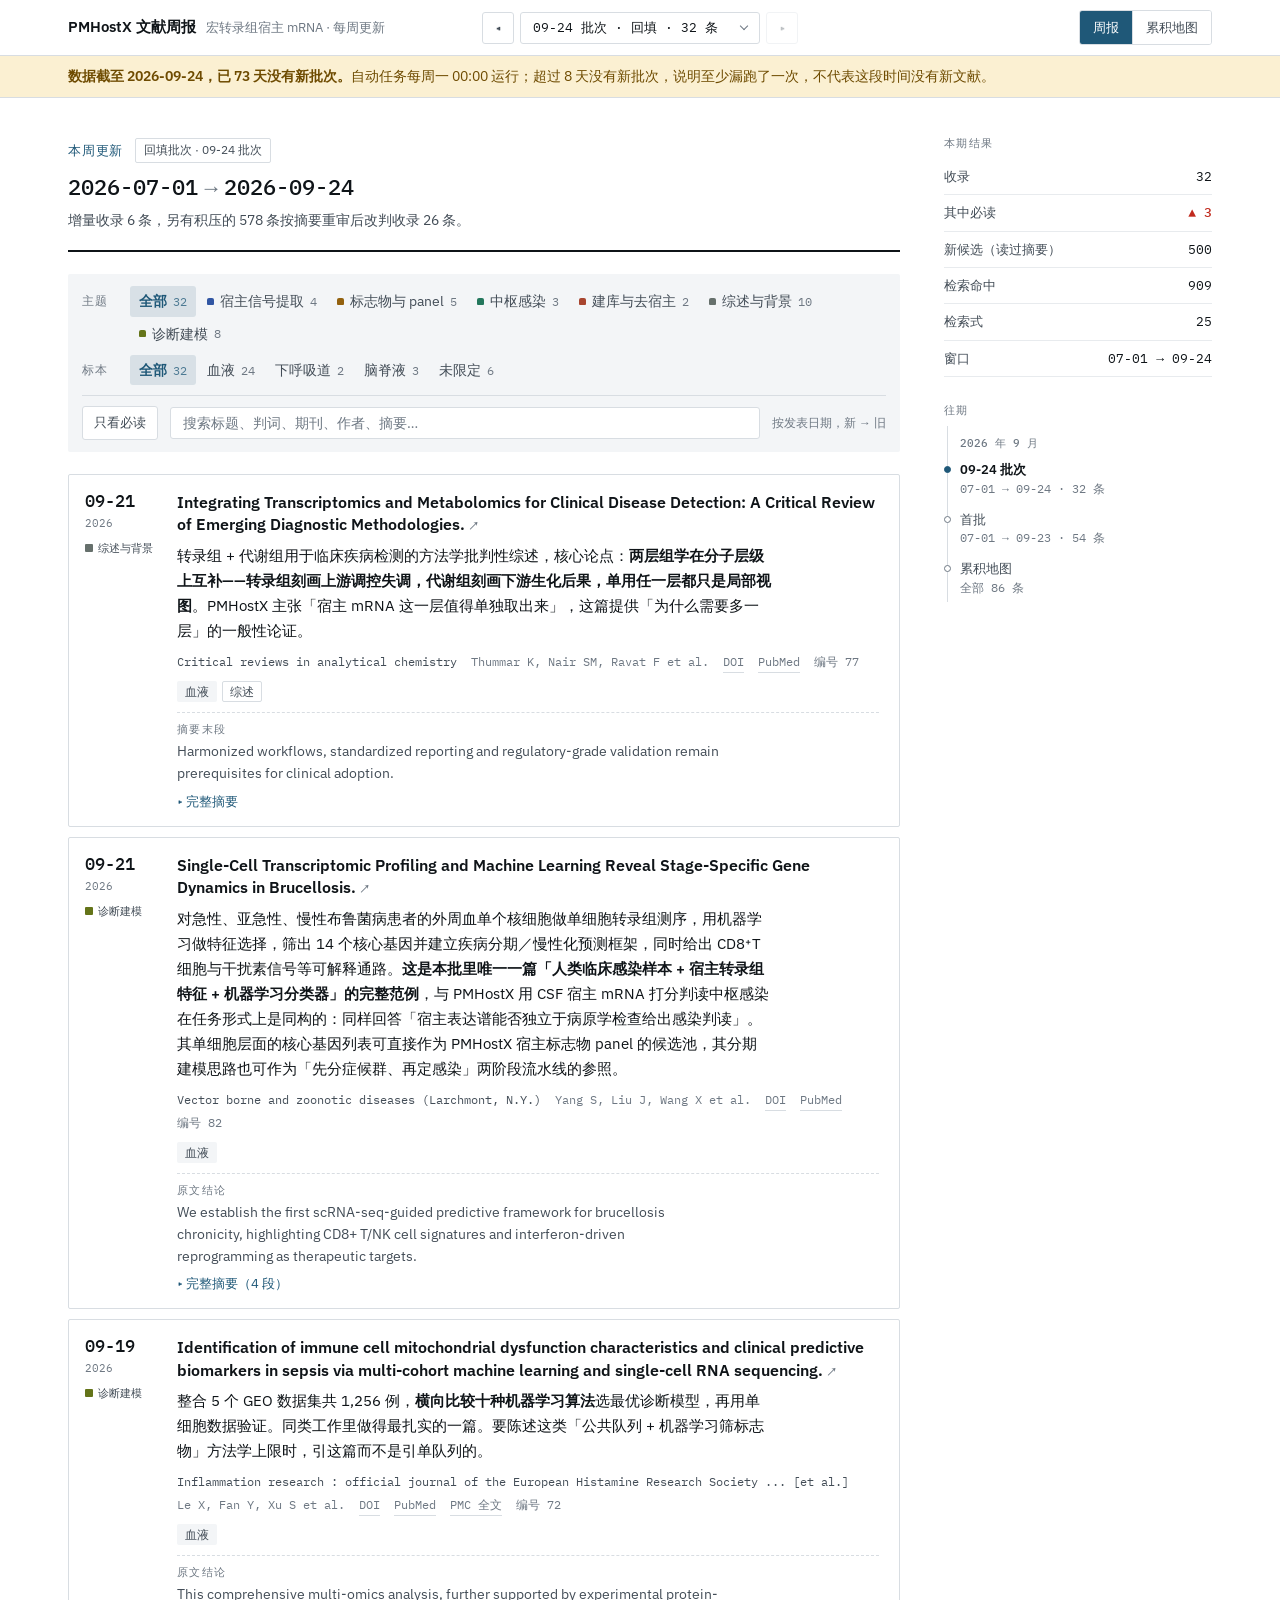
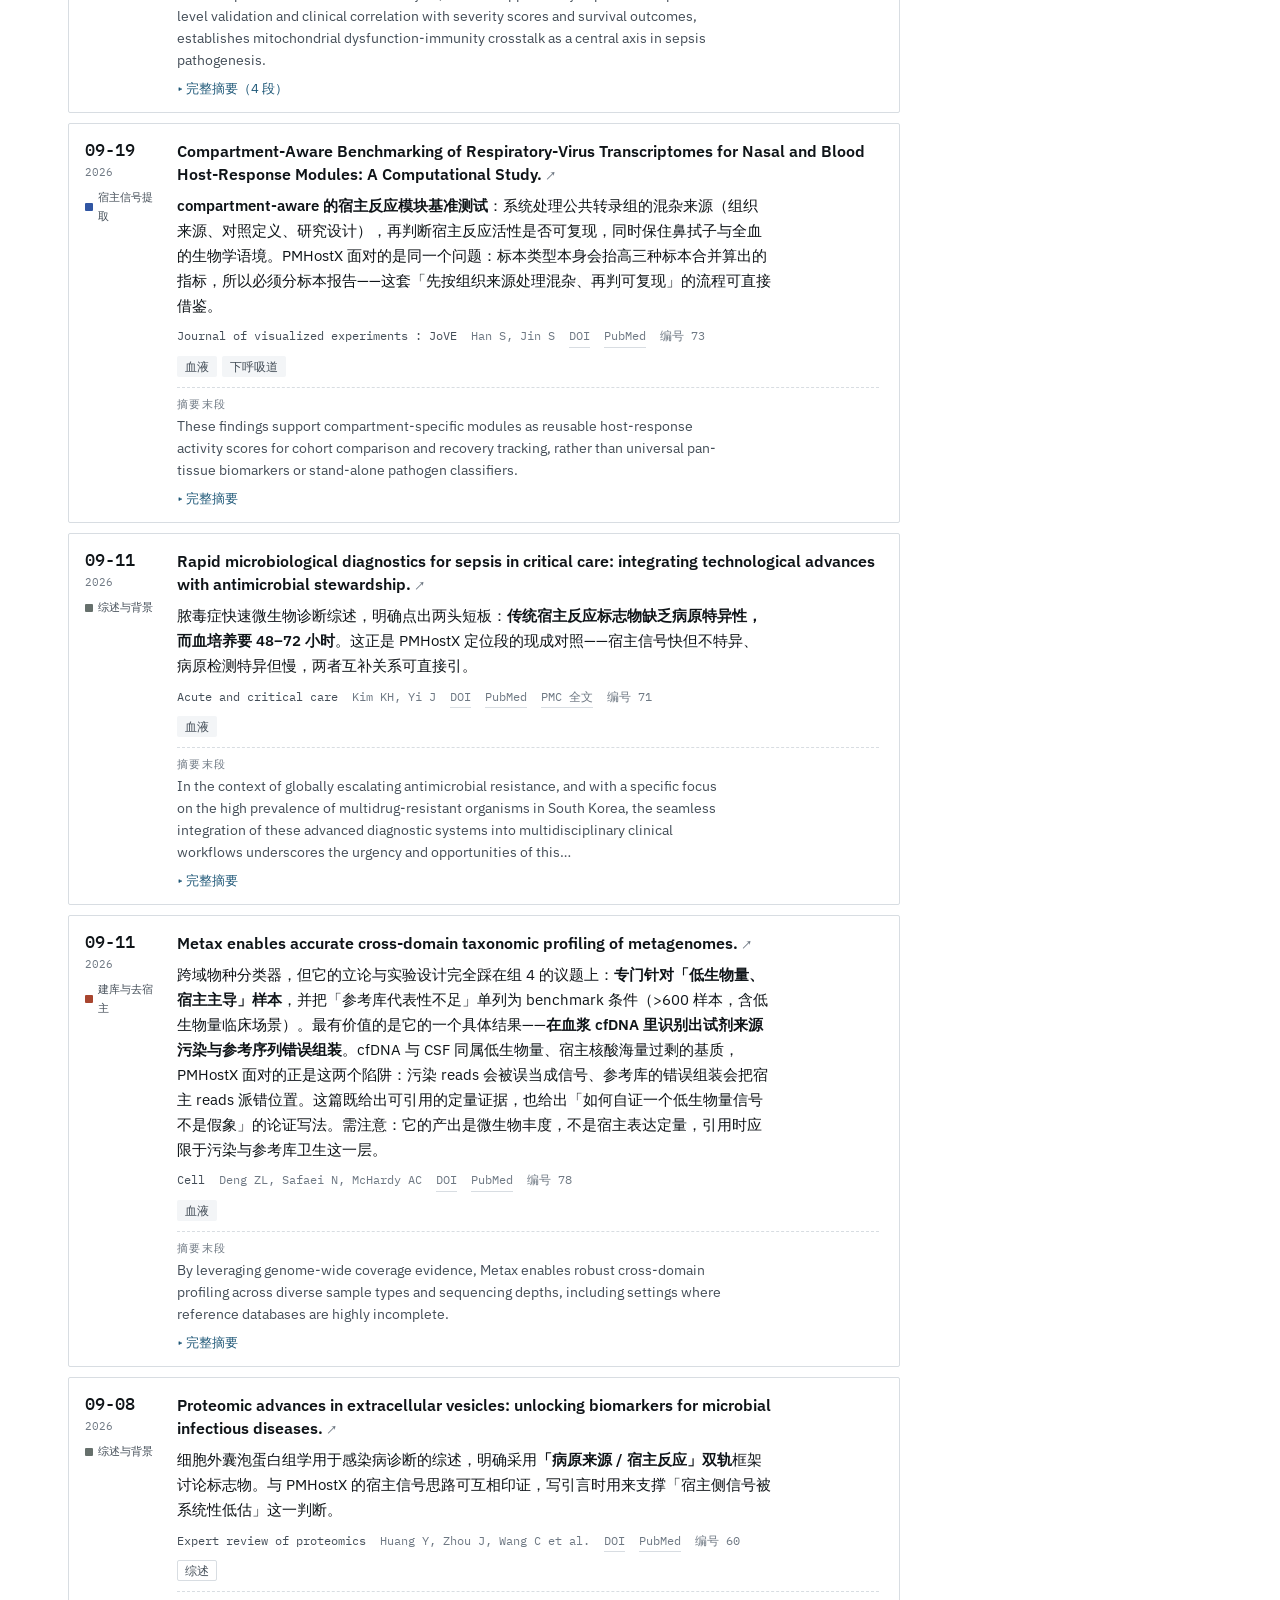
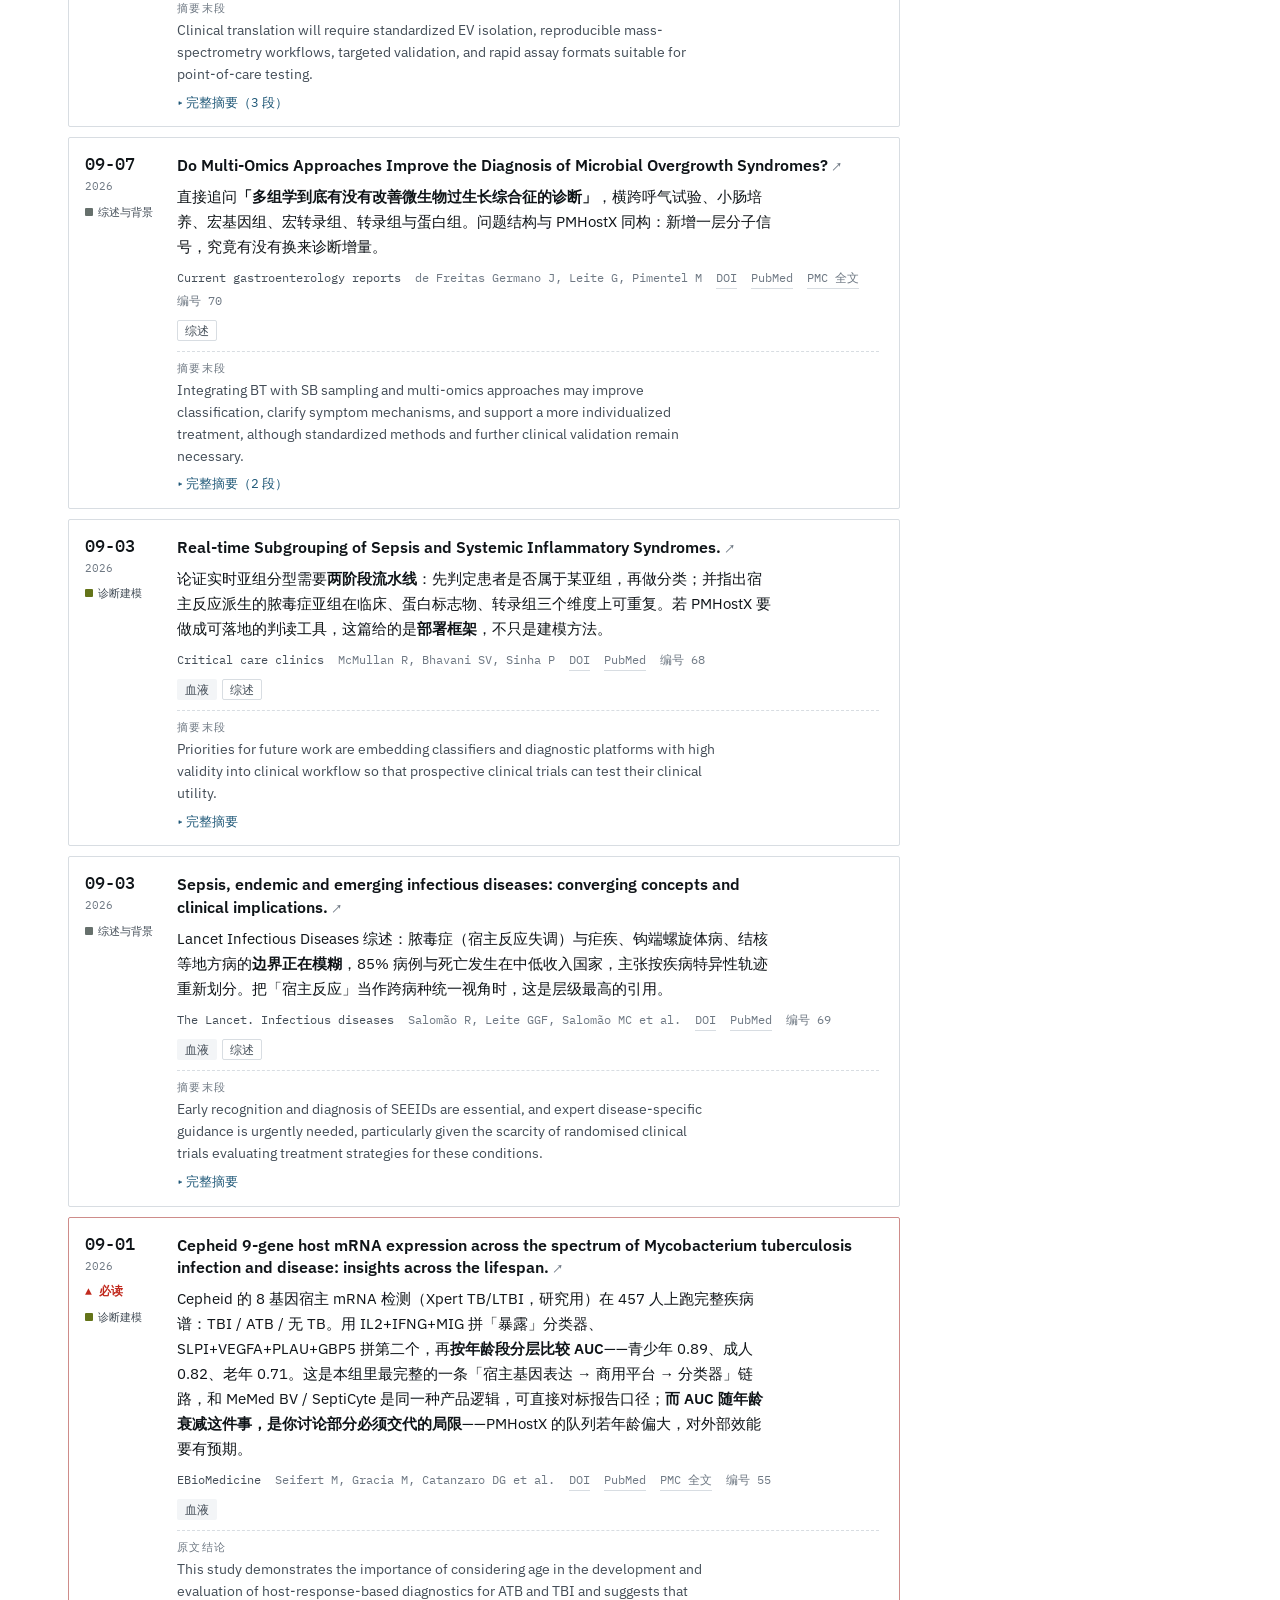
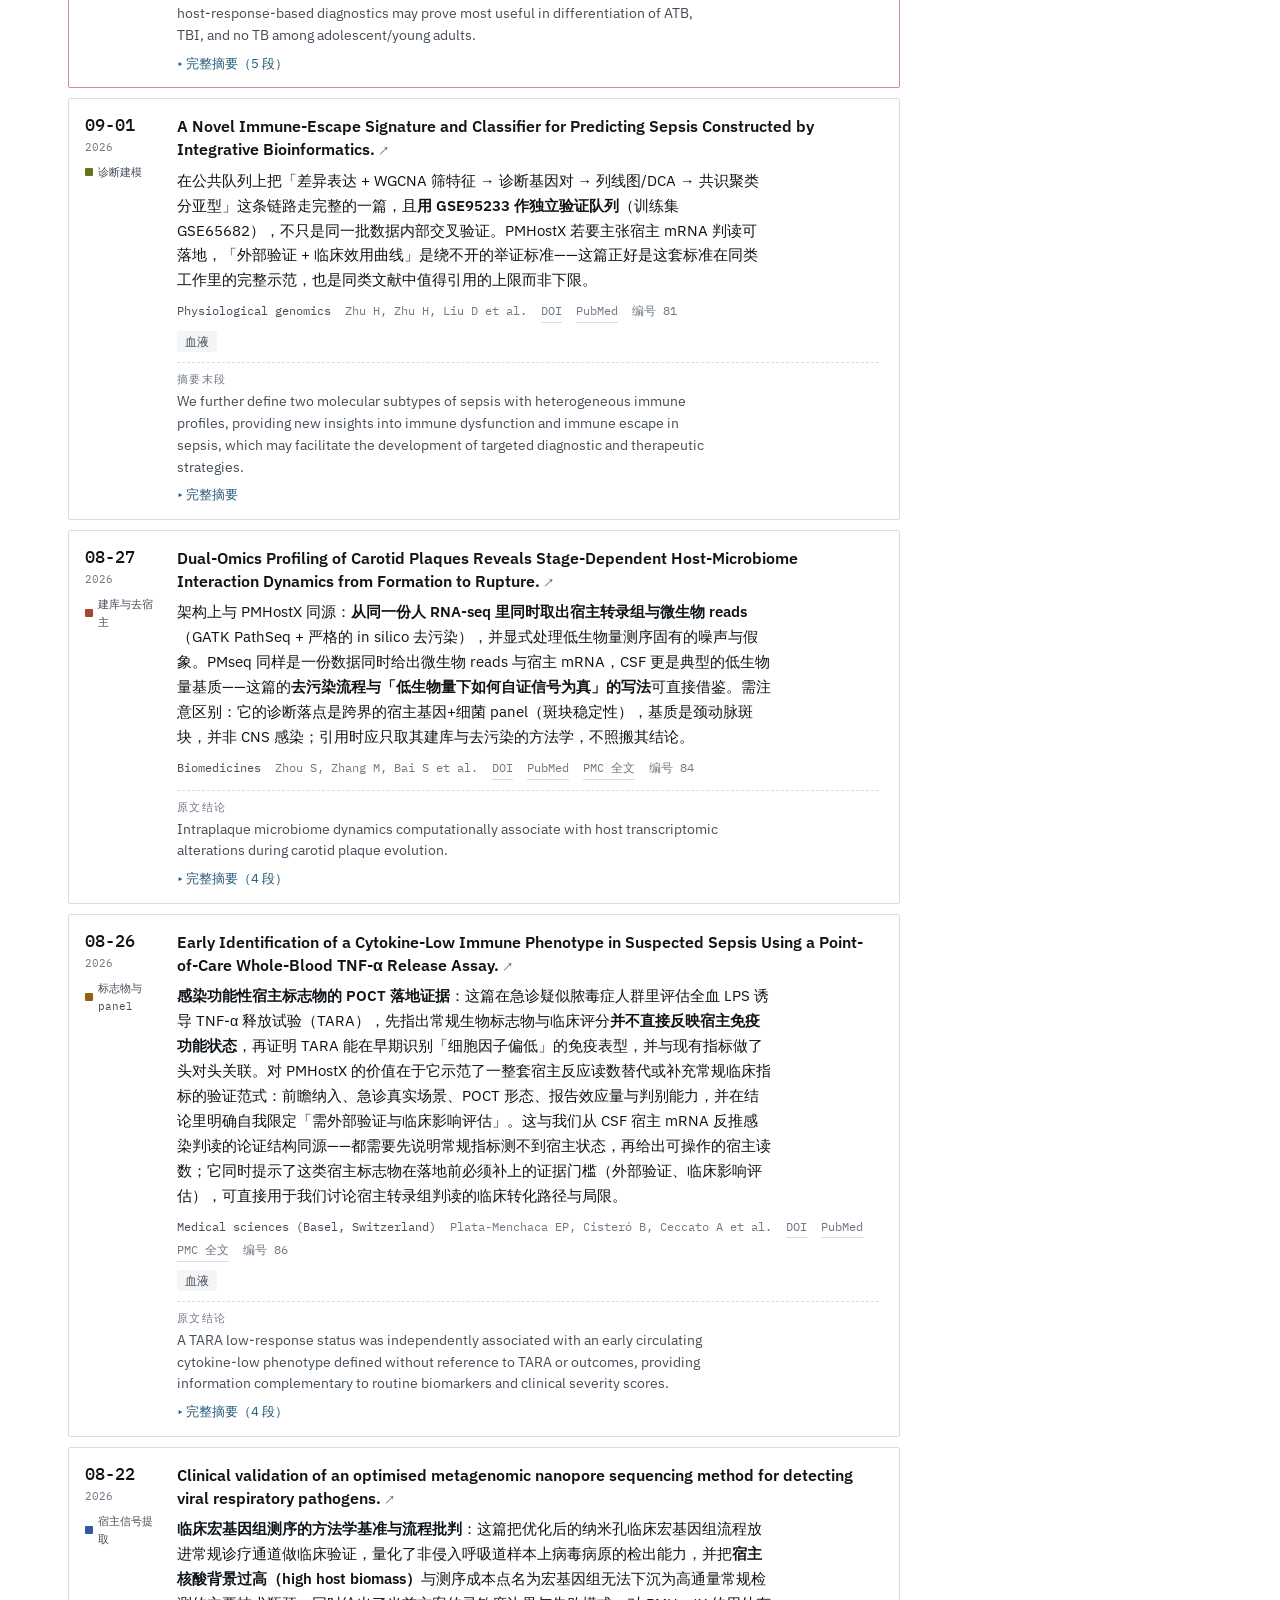
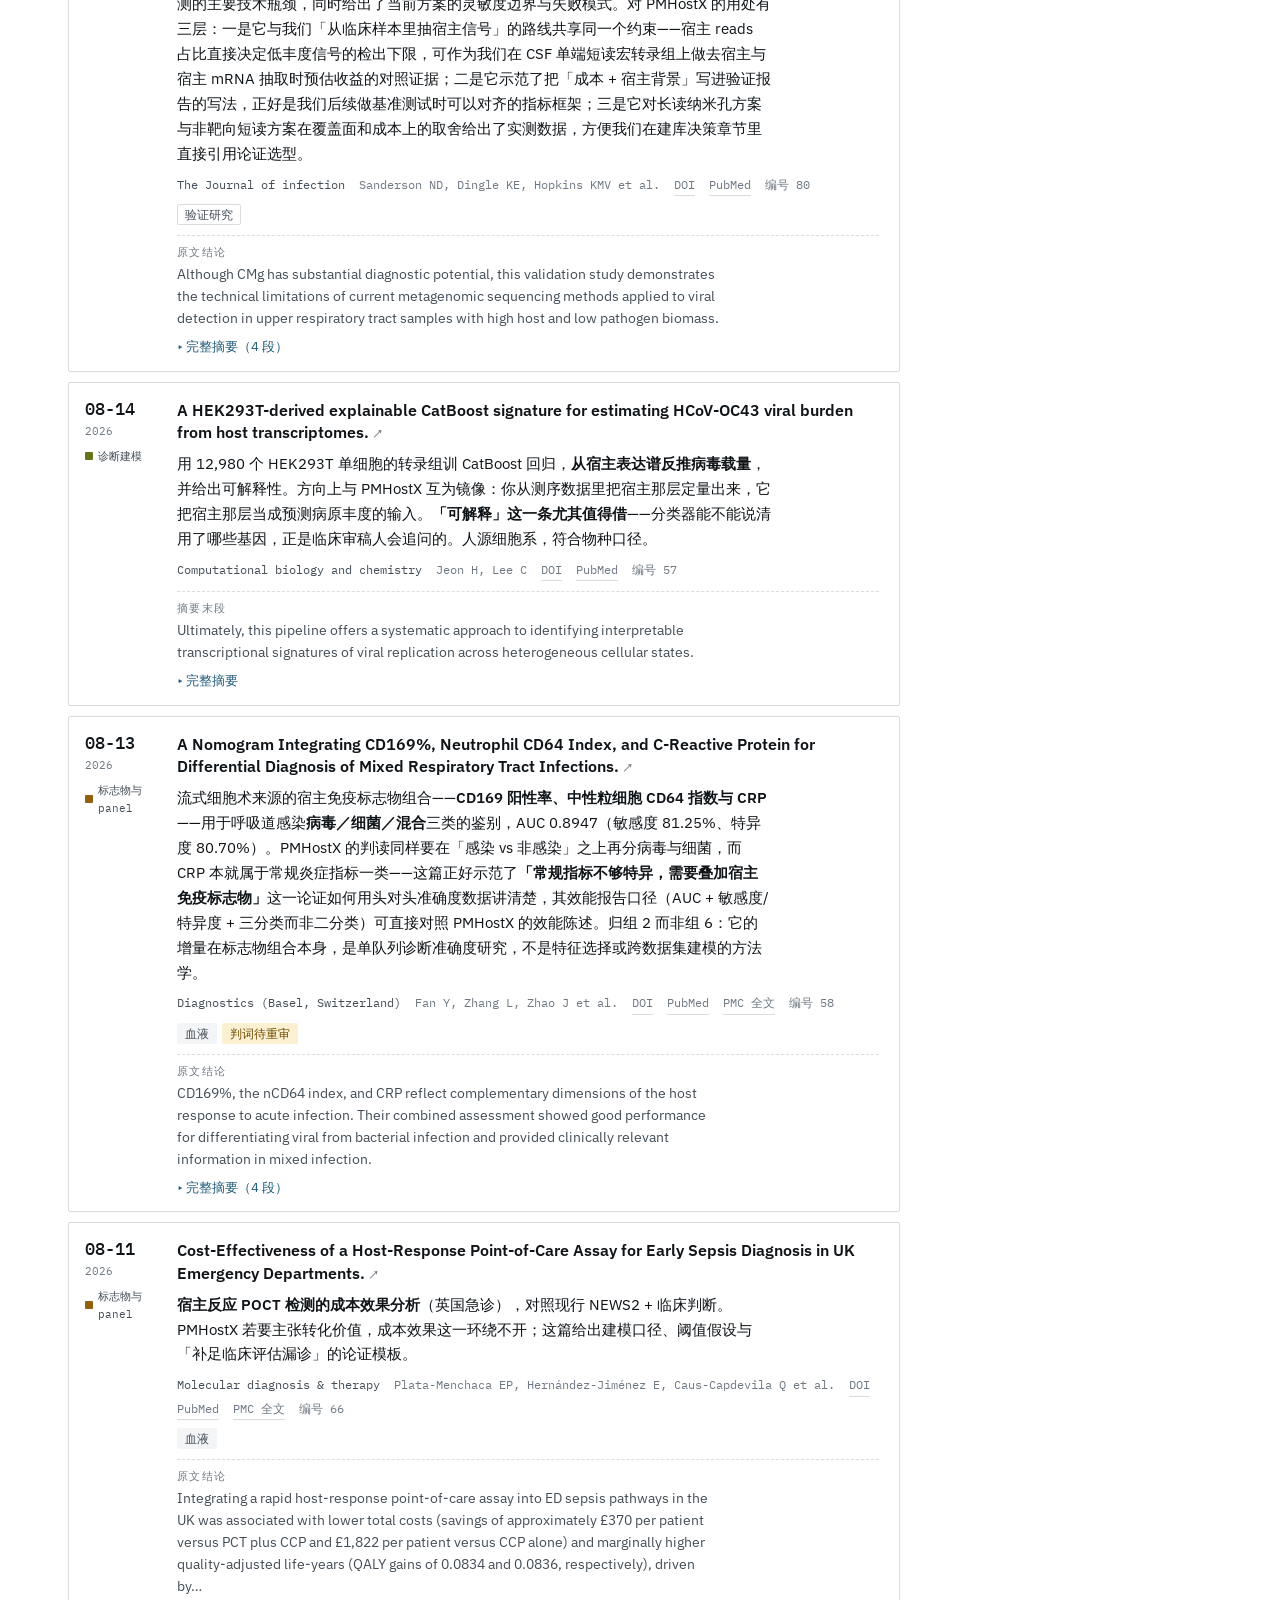
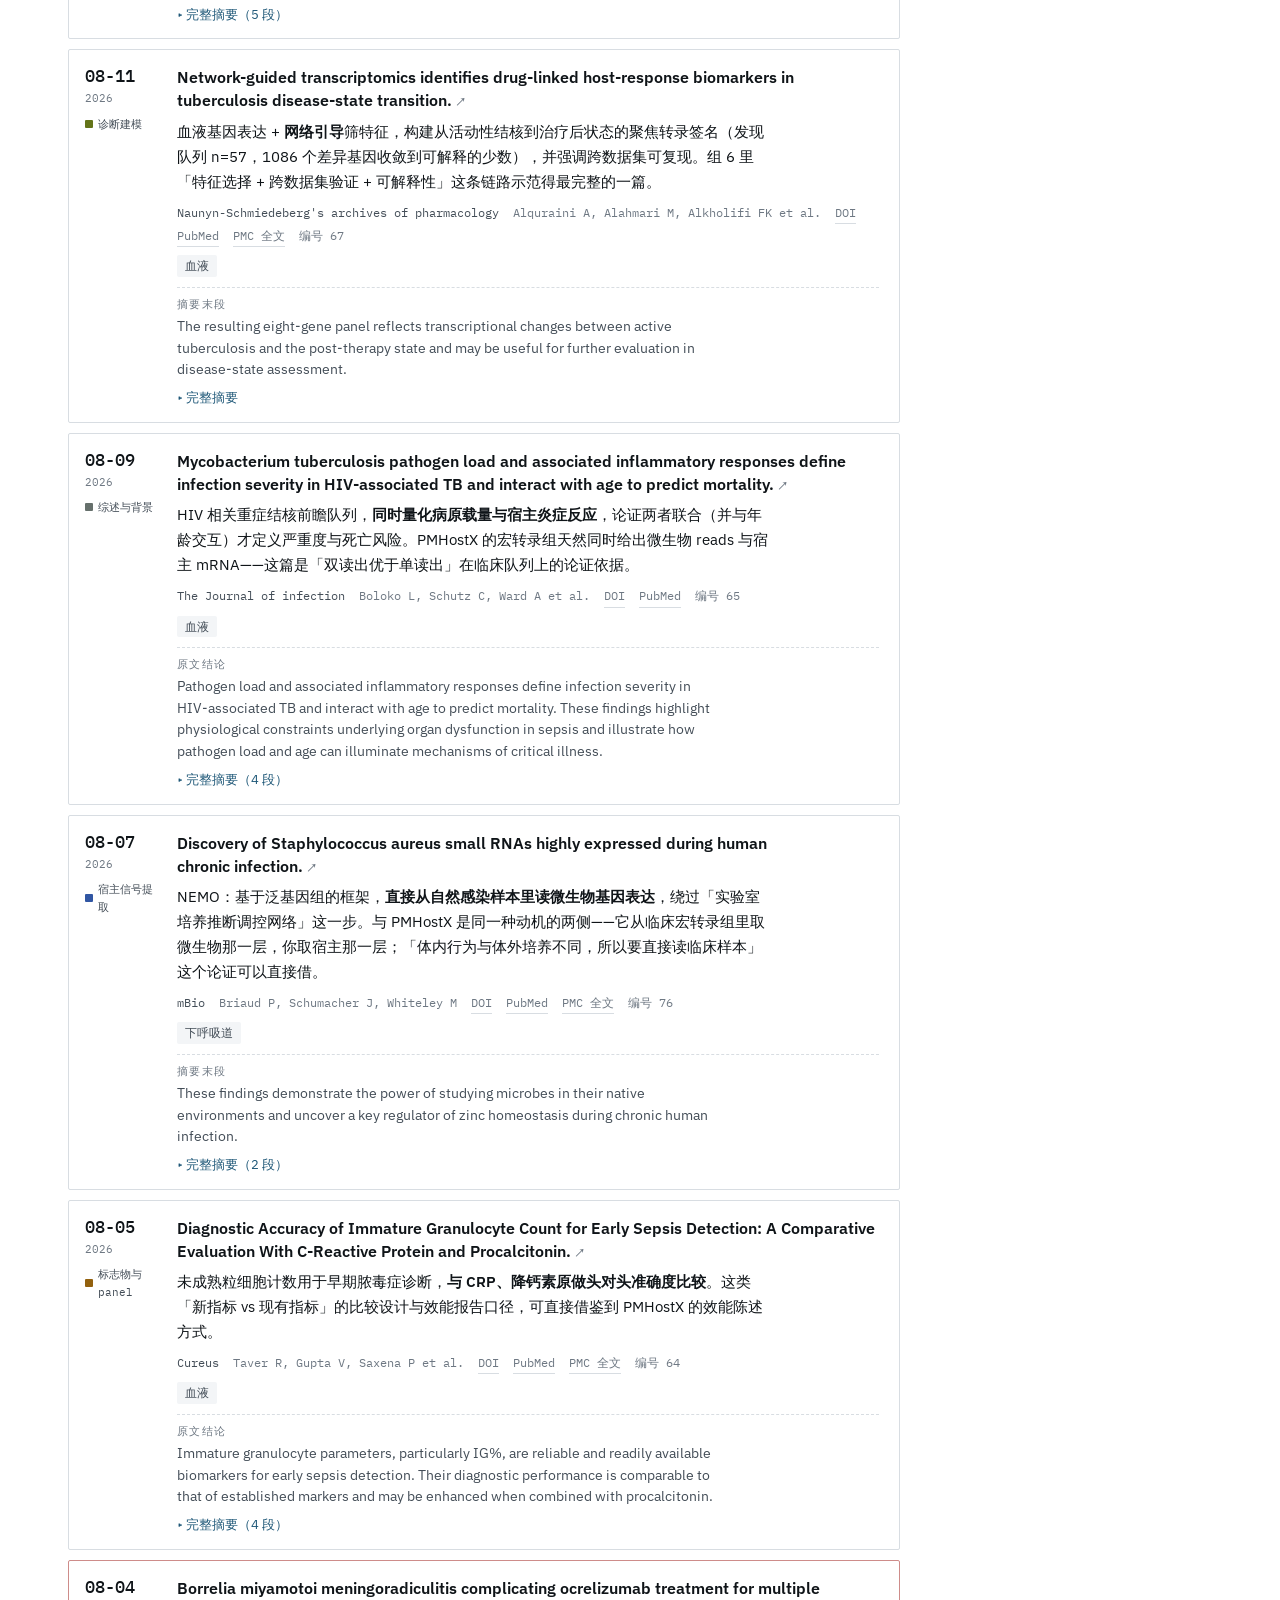
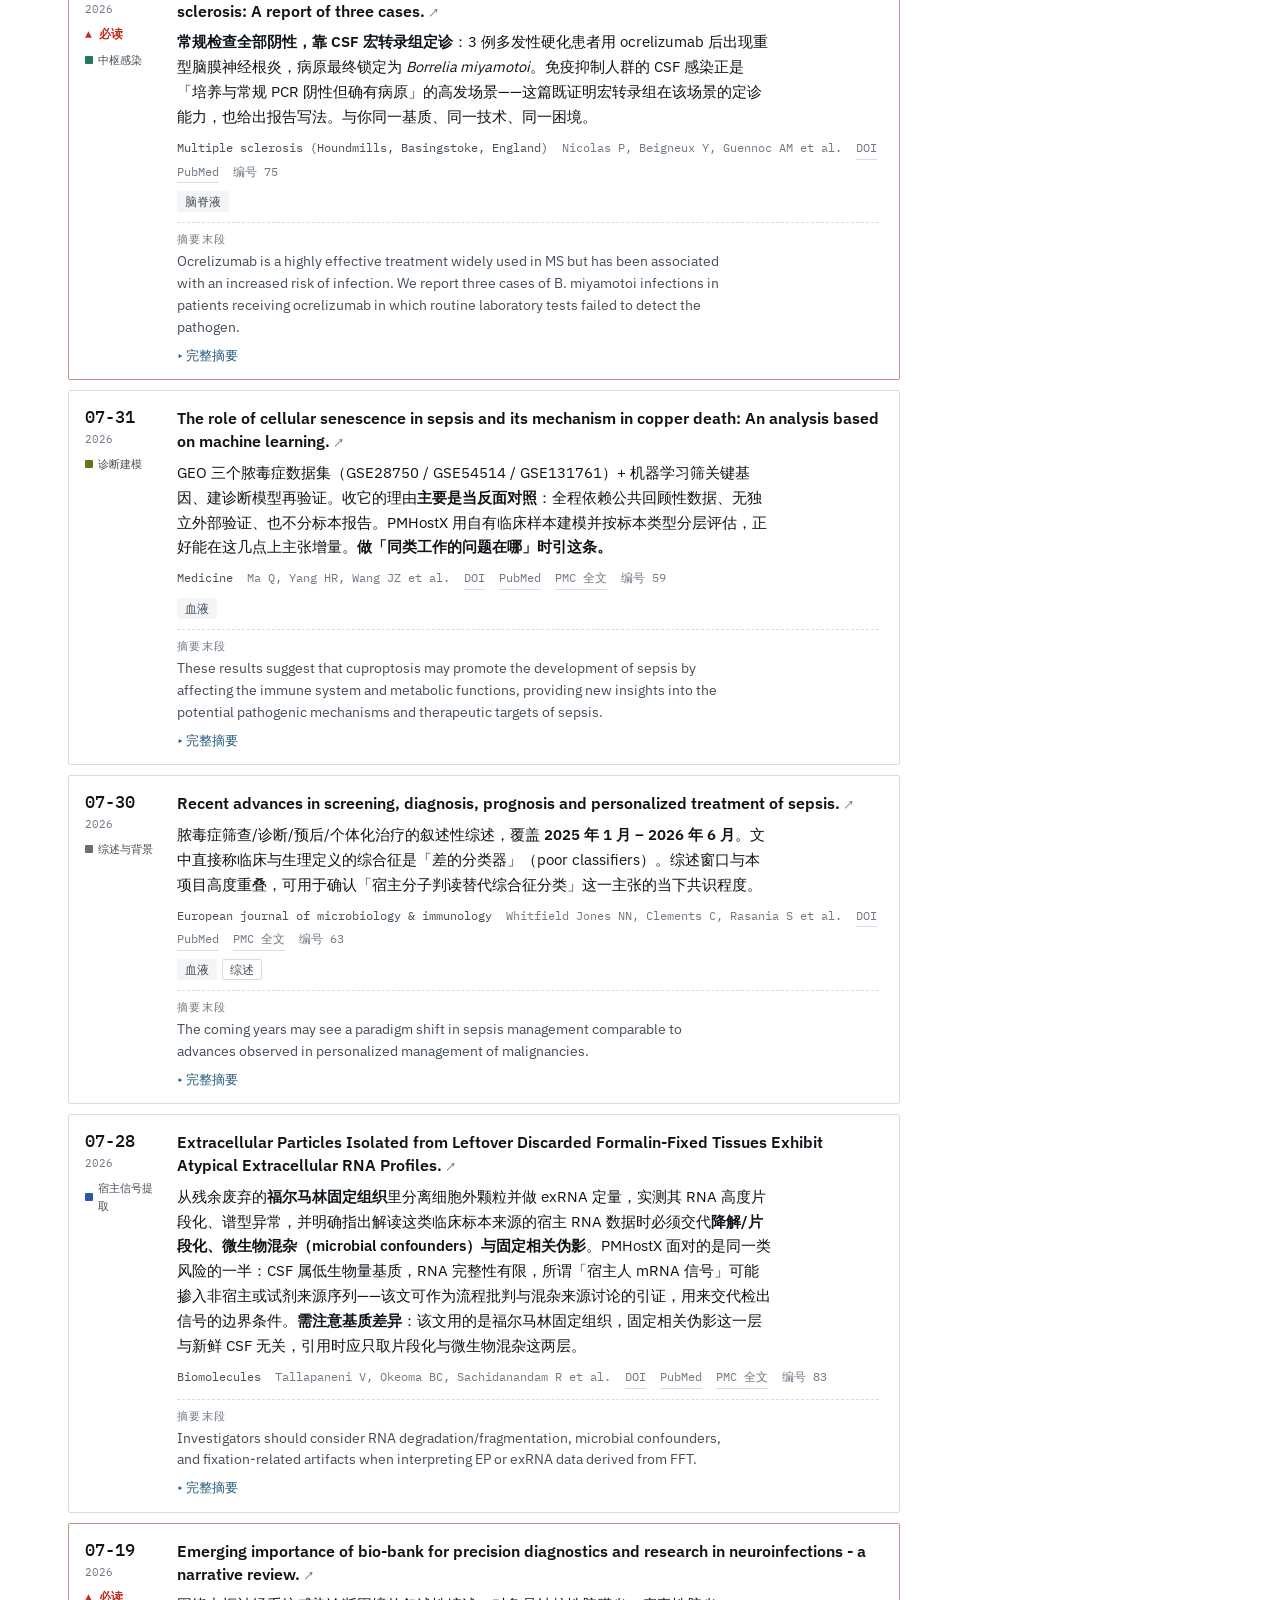
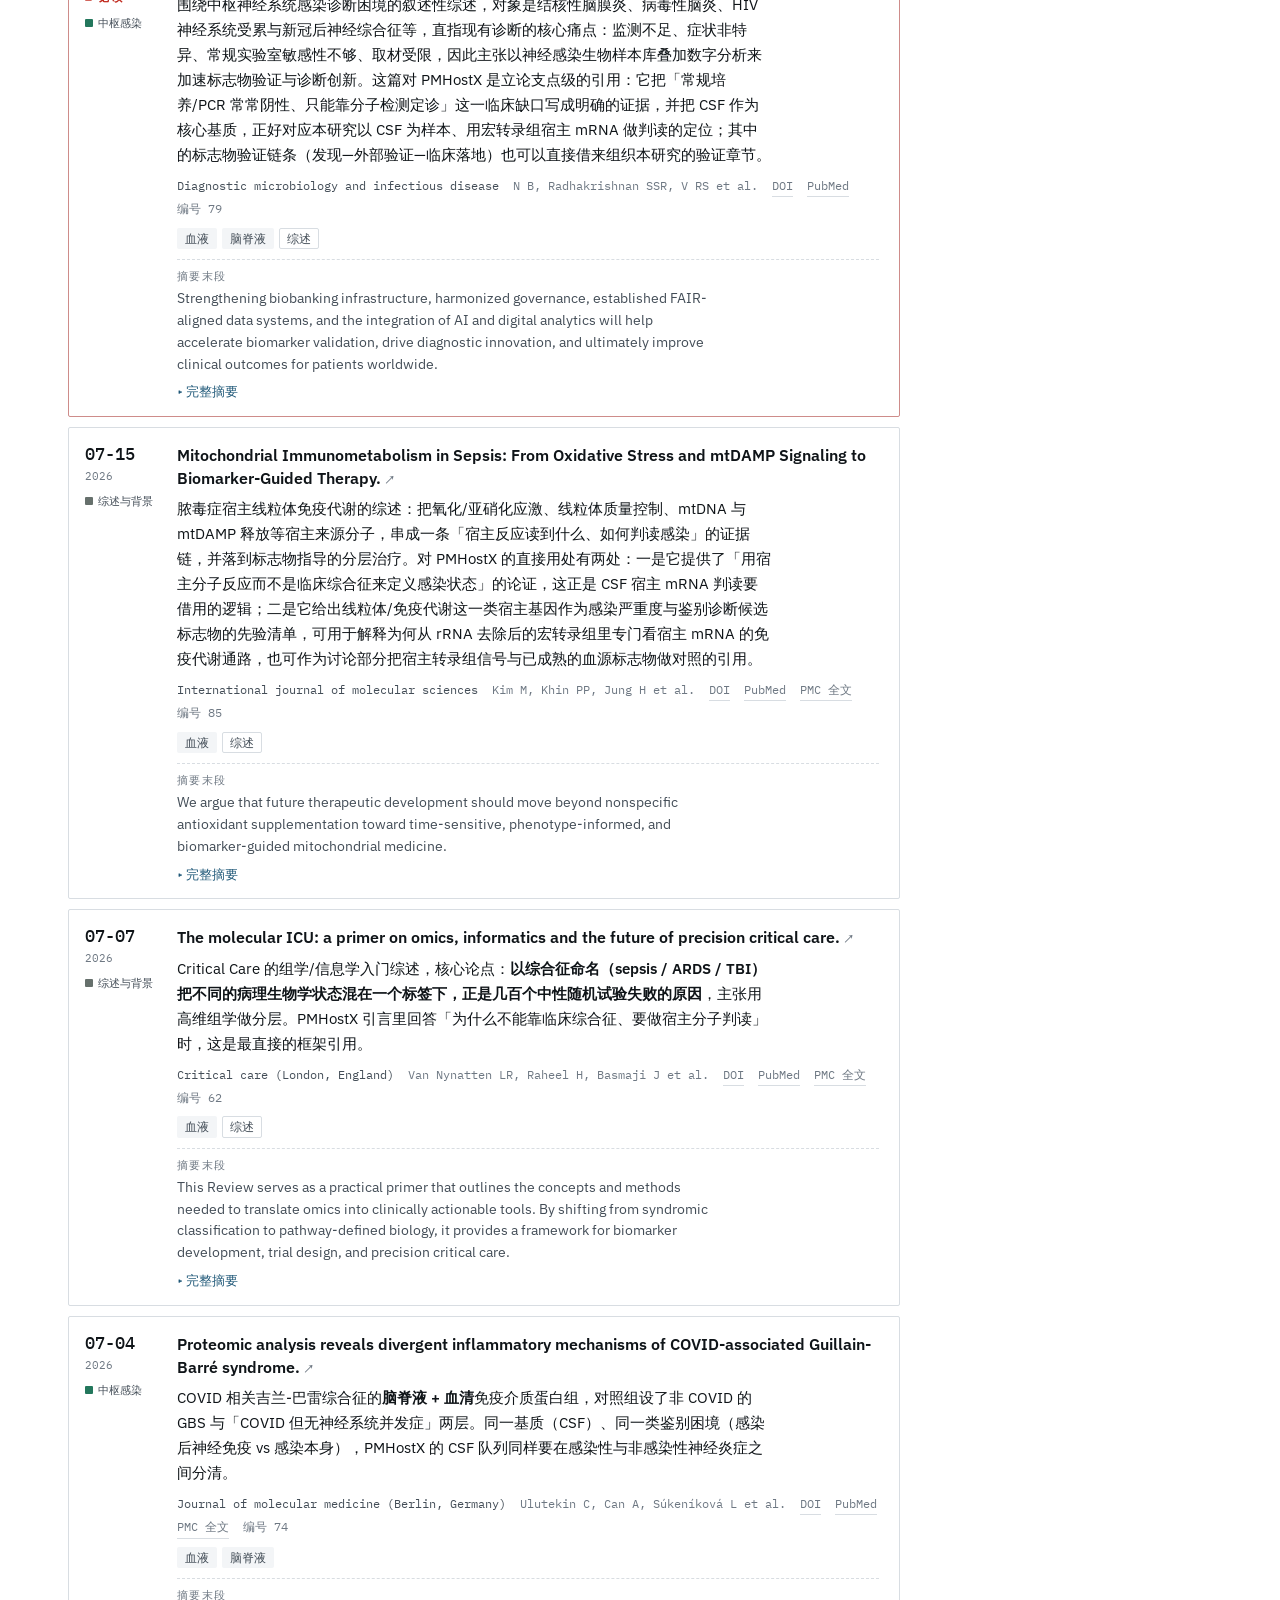
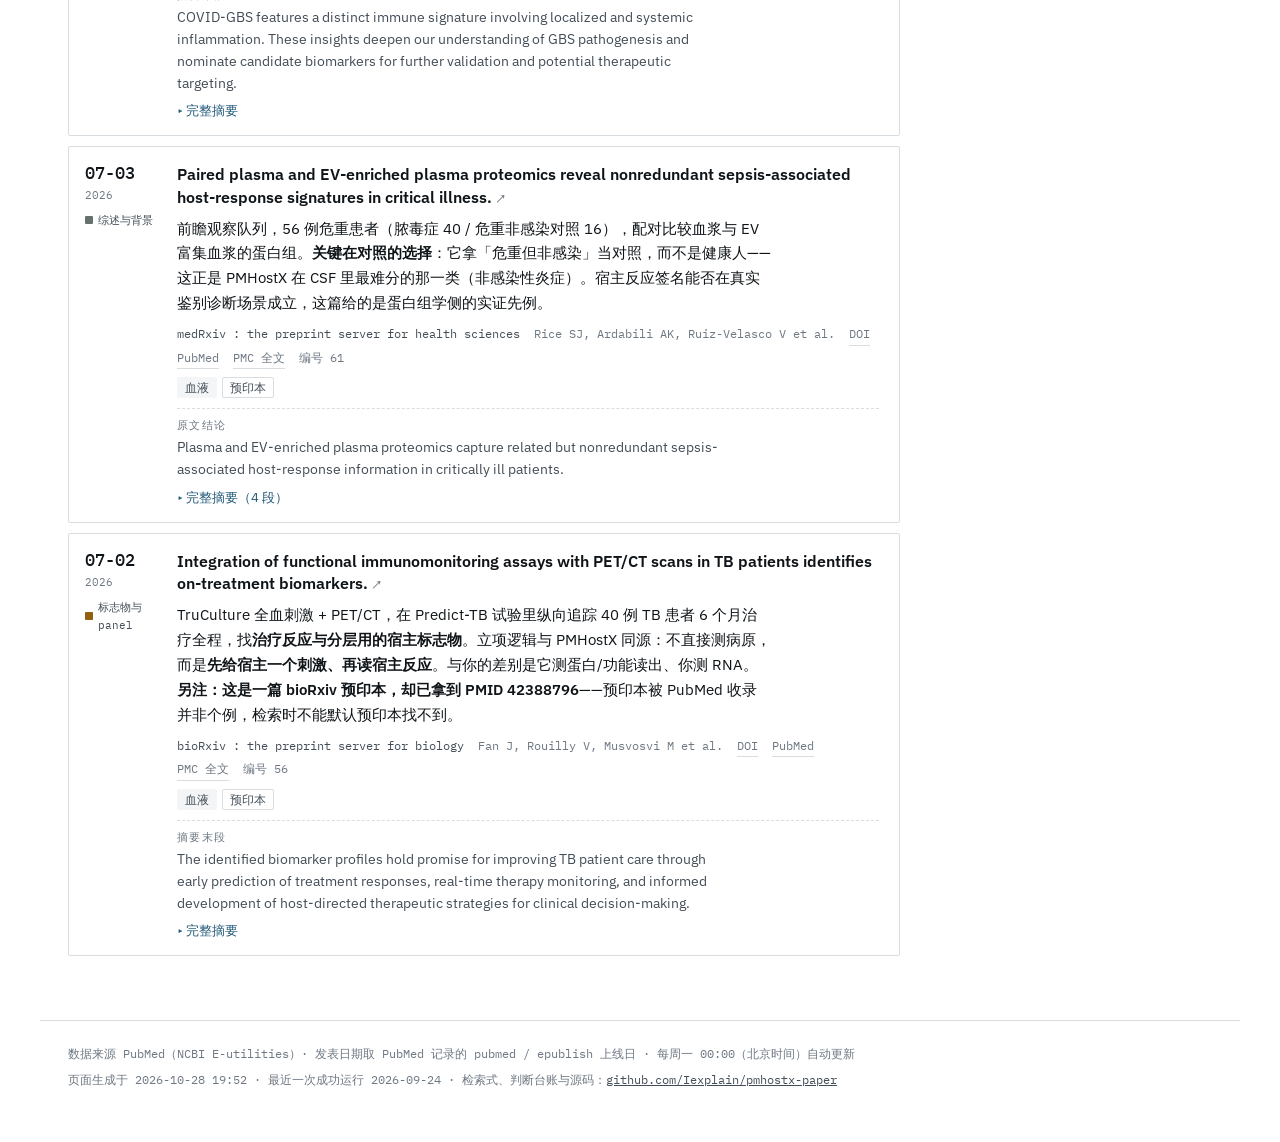
==== site/index.html @ 94618d67 "页面改版（方案 B）：每期独立周页 + 累积地图，首页默认最新一期 单页 litmap.html 换成 build_page.py 生成的整个 site/： - index.html = 最新一期；w" ====
<!doctype html>
<html lang="zh-CN">
<meta charset="utf-8">
<meta name="viewport" content="width=device-width, initial-scale=1">
<meta name="color-scheme" content="light dark">
<title>PMHostX 文献周报</title>
<meta name="description" content="PMHostX 文献周报 09-24 批次（2026-07-01 至 2026-09-24）：收录 32 条。">
<link rel="icon" href="data:image/svg+xml,<svg xmlns='http://www.w3.org/2000/svg' viewBox='0 0 100 100'><text y='.9em' font-size='90'>🧬</text></svg>">
<link rel="preload" href="fonts/plex-sans-latin.woff2" as="font" type="font/woff2" crossorigin>
<link rel="stylesheet" href="assets/style.css">
<body>
<header class="top"><div class="top-in">
  <a class="brand" href="index.html"><b>PMHostX 文献周报</b><span>宏转录组宿主 mRNA · 每周更新</span></a>
  <div class="stepper">
    <a class="step" href="w/2026-09-23.html" aria-label="较早一期">◂</a>
    <label class="pick"><select id="pick" aria-label="选择周次"><option value="w/2026-09-24.html" selected>09-24 批次 · 回填 · 32 条</option><option value="w/2026-09-23.html">首批 · 回填 · 54 条</option></select></label>
    <span class="step" aria-disabled="true" aria-label="较新一期">▸</span>
  </div>
  <nav class="views" aria-label="视图">
    <a href="index.html" aria-current="page">周报</a>
    <a href="map.html">累积地图</a>
  </nav>
</div></header>
<div class="stale" id="stale" data-last="2026-09-24" hidden><div></div></div>
<div class="shell">
<main class="main">
<header class="wk">
  <p class="eyebrow"><b>本周更新</b><span class="kind" title="覆盖整个窗口而非一周">回填批次 · 09-24 批次</span></p>
  <h1 class="range">2026-07-01<i>→</i>2026-09-24</h1>
  <p class="wk-note">增量收录 6 条，另有积压的 578 条按摘要重审后改判收录 26 条。</p>
</header><div class="tools" id="tools">
  <div class="facet" role="group" aria-label="按主题筛选"><span class="fl">主题</span><div class="opts"><button class="opt" data-g="0" aria-pressed="true">全部<small>32</small></button><button class="opt g1" data-g="1" aria-pressed="false"><i></i>宿主信号提取<small>4</small></button><button class="opt g2" data-g="2" aria-pressed="false"><i></i>标志物与 panel<small>5</small></button><button class="opt g3" data-g="3" aria-pressed="false"><i></i>中枢感染<small>3</small></button><button class="opt g4" data-g="4" aria-pressed="false"><i></i>建库与去宿主<small>2</small></button><button class="opt g5" data-g="5" aria-pressed="false"><i></i>综述与背景<small>10</small></button><button class="opt g6" data-g="6" aria-pressed="false"><i></i>诊断建模<small>8</small></button></div></div>
  <div class="facet" role="group" aria-label="按标本筛选"><span class="fl">标本</span><div class="opts"><button class="opt" data-sp="" aria-pressed="true">全部<small>32</small></button><button class="opt" data-sp="blood" aria-pressed="false" title="全血、血浆、血清，以及脓毒症 / 血流感染研究">血液<small>24</small></button><button class="opt" data-sp="resp" aria-pressed="false" title="BALF、气管吸出物、痰、肺炎">下呼吸道<small>2</small></button><button class="opt" data-sp="csf" aria-pressed="false" title="CSF、脑膜炎、脑炎">脑脊液<small>3</small></button><button class="opt" data-sp="none" aria-pressed="false" title="摘要里没有指明标本：方法、工具、综述居多">未限定<small>6</small></button></div></div>
  <div class="row2">
    <button class="toggle" id="must" aria-pressed="false">只看必读</button>
    <input class="search" id="q" type="search" placeholder="搜索标题、判词、期刊、作者、摘要…" aria-label="搜索">
    <button class="clear" id="clear" data-clear hidden>清除筛选</button>
    <span class="sortnote">按发表日期，新 → 旧</span>
  </div>
</div>
<p class="nomatch" id="nomatch" hidden>这一页没有符合筛选条件的文献。<a class="btn pri" id="mapq" data-base="map.html" href="map.html" hidden></a><button class="btn" data-clear>清除筛选</button></p>
<div class="list">
<article class="cb g5" data-g="5" data-sp="blood" data-must="0">
  <div class="cb-gut"><span class="cb-d">09-21</span><span class="cb-y">2026</span><span class="cb-g"><i></i>综述与背景</span></div>
  <div class="cb-body">
    <h3><a href="https://doi.org/10.1080/10408347.2026.2733903" target="_blank" rel="noopener">Integrating Transcriptomics and Metabolomics for Clinical Disease Detection: A Critical Review of Emerging Diagnostic Methodologies.<span class="ext" aria-hidden="true">↗</span></a></h3>
    <p class="why">转录组 + 代谢组用于临床疾病检测的方法学批判性综述，核心论点：<strong>两层组学在分子层级上互补——转录组刻画上游调控失调，代谢组刻画下游生化后果，单用任一层都只是局部视图</strong>。PMHostX 主张「宿主 mRNA 这一层值得单独取出来」，这篇提供「为什么需要多一层」的一般性论证。</p>
    <div class="meta"><span class="j">Critical reviews in analytical chemistry</span><span>Thummar K, Nair SM, Ravat F et al.</span><a href="https://doi.org/10.1080/10408347.2026.2733903" target="_blank" rel="noopener">DOI</a><a href="https://pubmed.ncbi.nlm.nih.gov/42765713/" target="_blank" rel="noopener">PubMed</a><span>编号 77</span></div>
    <div class="cb-tags"><span class="tag sp">血液</span><span class="tag">综述</span></div>
    <div class="abs"><span class="abs-k">摘要末段</span><p class="abs-pv">Harmonized workflows, standardized reporting and regulatory-grade validation remain prerequisites for clinical adoption.</p><details><summary>完整摘要</summary><div class="abs-full"><p>Transcriptomics and metabolomics occupy mechanistically complementary positions in the molecular hierarchy of disease: gene expression characterizes upstream regulatory dysregulation, while metabolomics captures the downstream biochemical consequence at the functional endpoint of that cascade. Applied alone, each yields only a partial view of complex, multifactorial disease. This critical review evaluates the workflows, platforms and computational strategies of both disciplines, appraising their diagnostic utility, translational limitations and clinical laboratory adaptability.We examine integration methodologies spanning correlation-based approaches, multiblock latent factor models, network-guided pathway fusion and machine-learning architectures, and set out the parameter sensitivity and reproducibility limitations that the applied literature systematically underreports. These methodological claims are then tested against published practice through two in-depth case studies, in sepsis and non-small cell lung cancer, selected as contrasting exemplars. Persistent barriers are identified and discussed: pre-analytical variability, the transcriptome-metabolome correlation gap (r ≈ 0.3-0.4), incomplete reference databases, the absent proteome layer, and the lack of standardized clinical validation frameworks. We further argue that the missing proteome layer is not only a mechanistic gap but a formal obstacle to causal inference from two-layer data.Emerging solutions, including deep-learning fusion, explainable artificial intelligence and foundation models, are assessed alongside their documented limitations. We report that no biomarker derived from integrated transcriptomic-metabolomic analysis has undergone analytical validation, entered regulatory qualification, or reached clinical implementation, and that where diagnostic performance is reported it belongs to a single-platform model rather than to the integrated signature. Harmonized workflows, standardized reporting and regulatory-grade validation remain prerequisites for clinical adoption.</p></div></details></div>
  </div>
</article>
<article class="cb g6" data-g="6" data-sp="blood" data-must="0">
  <div class="cb-gut"><span class="cb-d">09-21</span><span class="cb-y">2026</span><span class="cb-g"><i></i>诊断建模</span></div>
  <div class="cb-body">
    <h3><a href="https://doi.org/10.1177/15303667261486623" target="_blank" rel="noopener">Single-Cell Transcriptomic Profiling and Machine Learning Reveal Stage-Specific Gene Dynamics in Brucellosis.<span class="ext" aria-hidden="true">↗</span></a></h3>
    <p class="why">对急性、亚急性、慢性布鲁菌病患者的外周血单个核细胞做单细胞转录组测序，用机器学习做特征选择，筛出 14 个核心基因并建立疾病分期／慢性化预测框架，同时给出 CD8⁺T 细胞与干扰素信号等可解释通路。<strong>这是本批里唯一一篇「人类临床感染样本 + 宿主转录组特征 + 机器学习分类器」的完整范例</strong>，与 PMHostX 用 CSF 宿主 mRNA 打分判读中枢感染在任务形式上是同构的：同样回答「宿主表达谱能否独立于病原学检查给出感染判读」。其单细胞层面的核心基因列表可直接作为 PMHostX 宿主标志物 panel 的候选池，其分期建模思路也可作为「先分症候群、再定感染」两阶段流水线的参照。</p>
    <div class="meta"><span class="j">Vector borne and zoonotic diseases (Larchmont, N.Y.)</span><span>Yang S, Liu J, Wang X et al.</span><a href="https://doi.org/10.1177/15303667261486623" target="_blank" rel="noopener">DOI</a><a href="https://pubmed.ncbi.nlm.nih.gov/42764522/" target="_blank" rel="noopener">PubMed</a><span>编号 82</span></div>
    <div class="cb-tags"><span class="tag sp">血液</span></div>
    <div class="abs"><span class="abs-k">原文结论</span><p class="abs-pv">We establish the first scRNA-seq-guided predictive framework for brucellosis chronicity, highlighting CD8+ T/NK cell signatures and interferon-driven reprogramming as therapeutic targets.</p><details><summary>完整摘要（4 段）</summary><div class="abs-full"><p><b>Background</b>Accurate prediction of the progression of brucellosis is critical for optimizing therapeutic interventions, yet reliable biomarkers for this transition remain elusive.</p><p><b>Method</b>Single-cell RNA sequencing (scRNA-seq) of peripheral blood mononuclear cells (PBMCs) from acute (AC), subacute (SA), and chronic (CH) brucellosis patients identified nine immune subsets. Machine learning models trained on cell-type-specific gene signatures predicted brucellosis progression.</p><p><b>Result</b>Among the evaluated models, the least absolute shrinkage and selection operator showed the best classification performance, achieving an accuracy of 0.98 (95% CI, 0.98-0.99) and an AUC of 0.99 (95% CI, 0.99-1.00) for CD8+ T cells, and an accuracy of 0.96 (95% CI, 0.94-0.97) and an AUC of 0.97 (95% CI, 0.99-1.00) for NK cells. A conserved triphasic transcriptional trajectory (upregulation: healthy to AC; downregulation: AC to SA; partial recovery: SA to CH) in adaptive/innate immune cells implicated interferon signaling. Fourteen core genes (IFI44L, ISG15, and MX1) formed tightly connected networks (interaction score &gt; 0.7), linking chronic infection to immune dysregulation.</p><p><b>Conclusion</b>We establish the first scRNA-seq-guided predictive framework for brucellosis chronicity, highlighting CD8+ T/NK cell signatures and interferon-driven reprogramming as therapeutic targets.</p></div></details></div>
  </div>
</article>
<article class="cb g6" data-g="6" data-sp="blood" data-must="0">
  <div class="cb-gut"><span class="cb-d">09-19</span><span class="cb-y">2026</span><span class="cb-g"><i></i>诊断建模</span></div>
  <div class="cb-body">
    <h3><a href="https://doi.org/10.1007/s00011-026-02366-8" target="_blank" rel="noopener">Identification of immune cell mitochondrial dysfunction characteristics and clinical predictive biomarkers in sepsis via multi-cohort machine learning and single-cell RNA sequencing.<span class="ext" aria-hidden="true">↗</span></a></h3>
    <p class="why">整合 5 个 GEO 数据集共 1,256 例，<strong>横向比较十种机器学习算法</strong>选最优诊断模型，再用单细胞数据验证。同类工作里做得最扎实的一篇。要陈述这类「公共队列 + 机器学习筛标志物」方法学上限时，引这篇而不是引单队列的。</p>
    <div class="meta"><span class="j">Inflammation research : official journal of the European Histamine Research Society ... [et al.]</span><span>Le X, Fan Y, Xu S et al.</span><a href="https://doi.org/10.1007/s00011-026-02366-8" target="_blank" rel="noopener">DOI</a><a href="https://pubmed.ncbi.nlm.nih.gov/42762293/" target="_blank" rel="noopener">PubMed</a><a href="https://pmc.ncbi.nlm.nih.gov/articles/PMC13589718/" target="_blank" rel="noopener">PMC 全文</a><span>编号 72</span></div>
    <div class="cb-tags"><span class="tag sp">血液</span></div>
    <div class="abs"><span class="abs-k">原文结论</span><p class="abs-pv">This comprehensive multi-omics analysis, further supported by experimental protein-level validation and clinical correlation with severity scores and survival outcomes, establishes mitochondrial dysfunction-immunity crosstalk as a central axis in sepsis pathogenesis.</p><details><summary>完整摘要（4 段）</summary><div class="abs-full"><p><b>Background</b>Sepsis involves dysregulated host responses with mitochondrial dysfunction as a key mechanism, yet its immune cell landscape and clinical utility are unclear.</p><p><b>Methods</b>We integrated five GEO datasets (GSE65682, GSE95233, GSE54514, GSE26440, GSE26378) comprising 1,256 samples. Mitochondrial dysfunction-related genes were identified through differential expression analysis and WGCNA. Ten machine learning algorithms were compared to construct an optimal diagnostic model. NMF clustering defined sepsis subtypes, and a mitochondrial dysfunction score (MAS) was developed. Single-cell RNA sequencing (GSE167363, 59,731 cells) validated cell-type-specific expression patterns. Furthermore, Western blotting was performed to confirm the protein-level expression of selected hub genes in PBMC samples.</p><p><b>Results</b>438 differentially expressed genes were identified (224 upregulated, 214 downregulated), with upregulated genes enriched in oxidative phosphorylation and downregulated genes in T cell receptor signaling. Elastic net achieved optimal diagnostic performance (AUC = 0.9156), yielding a 12‑gene signature with robust external validation (AUC up to 0.918). NMF stratified patients into two subtypes (Cluster 1, n = 412; Cluster 2, n = 511) with distinct immune profiles; Cluster 2 exhibited elevated NLRP3/IL1B expression and enhanced innate immune infiltration. MAS significantly correlated with sepsis status (p = 7.56e‑27) and showed superior diagnostic performance (AUC up to 0.969). Single‑cell analysis revealed MAS enrichment in monocytes and dendritic cells, with positive correlation to monocyte function (rho = 0.443). Notably, protein-level validation confirmed that TXN, CTSZ, SLPI, PSMC5, and DNM2 were significantly upregulated, while FLI1 was downregulated in sepsis patients, consistent with the transcriptomic findings. Furthermore, clinical correlation analysis revealed that the signature score was significantly positively correlated with SOFA and APACHE II scores, and patients with high signature scores exhibited significantly worse 28-day survival. Pseudotime trajectories showed distinct differentiation patterns (P &lt; 0.001).</p><p><b>Conclusions</b>This comprehensive multi-omics analysis, further supported by experimental protein-level validation and clinical correlation with severity scores and survival outcomes, establishes mitochondrial dysfunction-immunity crosstalk as a central axis in sepsis pathogenesis. The identified 12-gene signature and MAS score provide robust diagnostic tools with translational potential for clinical sepsis management.</p></div></details></div>
  </div>
</article>
<article class="cb g1" data-g="1" data-sp="blood resp" data-must="0">
  <div class="cb-gut"><span class="cb-d">09-19</span><span class="cb-y">2026</span><span class="cb-g"><i></i>宿主信号提取</span></div>
  <div class="cb-body">
    <h3><a href="https://doi.org/10.3791/73334" target="_blank" rel="noopener">Compartment-Aware Benchmarking of Respiratory-Virus Transcriptomes for Nasal and Blood Host-Response Modules: A Computational Study.<span class="ext" aria-hidden="true">↗</span></a></h3>
    <p class="why"><strong>compartment-aware 的宿主反应模块基准测试</strong>：系统处理公共转录组的混杂来源（组织来源、对照定义、研究设计），再判断宿主反应活性是否可复现，同时保住鼻拭子与全血的生物学语境。PMHostX 面对的是同一个问题：标本类型本身会抬高三种标本合并算出的指标，所以必须分标本报告——这套「先按组织来源处理混杂、再判可复现」的流程可直接借鉴。</p>
    <div class="meta"><span class="j">Journal of visualized experiments : JoVE</span><span>Han S, Jin S</span><a href="https://doi.org/10.3791/73334" target="_blank" rel="noopener">DOI</a><a href="https://pubmed.ncbi.nlm.nih.gov/42762140/" target="_blank" rel="noopener">PubMed</a><span>编号 73</span></div>
    <div class="cb-tags"><span class="tag sp">血液</span><span class="tag sp">下呼吸道</span></div>
    <div class="abs"><span class="abs-k">摘要末段</span><p class="abs-pv">These findings support compartment-specific modules as reusable host-response activity scores for cohort comparison and recovery tracking, rather than universal pan-tissue biomarkers or stand-alone pathogen classifiers.</p><details><summary>完整摘要</summary><div class="abs-full"><p>Public respiratory-virus transcriptomes are valuable for studying host responses, but differences in tissue source, control definition, and study design can confound pooled analyses. We developed a compartment-aware computational workflow to determine whether reproducible host-response activity can be identified while preserving nasal and blood biological context. The paired GSE117827 paediatric cohort served as the anchor dataset, comprising nasal-swab and whole-blood transcriptomes from symptomatic picornavirus infection, symptomatic respiratory syncytial virus infection, asymptomatic picornavirus detection, and virus-negative controls. After HUGO Gene Nomenclature Committee (HGNC) filtering, 27,685 genes were analyzed. Separate 50-gene protein-coding nasal and blood modules were defined from the top positive responses and locked before external evaluation. Gene-level nasal and blood effects were nearly independent (Pearson r = 0.015), and the modules shared six exploratory rank-overlap genes (Jaccard index = 0.064). Nevertheless, the nasal module separated infection from controls in independent upper-airway cohorts, with areas under the receiver operating characteristic curve (AUROCs) of 0.749, 0.693, and 0.609, whereas the blood module achieved AUROCs of 0.832, 0.924, and 0.870 in external blood cohorts. In longitudinal natural-infection data, matched scores decreased from acute illness to discharge, with paired deltas of 0.436 for nasal samples and 0.330 for blood. Three additional benchmark datasets comprising 666 external samples, together with random-gene nulls, module-size sweeps, bootstrap stability, marker-program correlations, and variance partitioning, defined the robustness and limitations of the workflow. The Pandya 33-messenger ribonucleic acid (mRNA) set remained stronger for viral-versus-bacterial discrimination, while the blood module also increased in bacterial pneumonia. These findings support compartment-specific modules as reusable host-response activity scores for cohort comparison and recovery tracking, rather than universal pan-tissue biomarkers or stand-alone pathogen classifiers.</p></div></details></div>
  </div>
</article>
<article class="cb g5" data-g="5" data-sp="blood" data-must="0">
  <div class="cb-gut"><span class="cb-d">09-11</span><span class="cb-y">2026</span><span class="cb-g"><i></i>综述与背景</span></div>
  <div class="cb-body">
    <h3><a href="https://doi.org/10.4266/acc.003224" target="_blank" rel="noopener">Rapid microbiological diagnostics for sepsis in critical care: integrating technological advances with antimicrobial stewardship.<span class="ext" aria-hidden="true">↗</span></a></h3>
    <p class="why">脓毒症快速微生物诊断综述，明确点出两头短板：<strong>传统宿主反应标志物缺乏病原特异性，而血培养要 48–72 小时</strong>。这正是 PMHostX 定位段的现成对照——宿主信号快但不特异、病原检测特异但慢，两者互补关系可直接引。</p>
    <div class="meta"><span class="j">Acute and critical care</span><span>Kim KH, Yi J</span><a href="https://doi.org/10.4266/acc.003224" target="_blank" rel="noopener">DOI</a><a href="https://pubmed.ncbi.nlm.nih.gov/42723450/" target="_blank" rel="noopener">PubMed</a><a href="https://pmc.ncbi.nlm.nih.gov/articles/PMC13575399/" target="_blank" rel="noopener">PMC 全文</a><span>编号 71</span></div>
    <div class="cb-tags"><span class="tag sp">血液</span></div>
    <div class="abs"><span class="abs-k">摘要末段</span><p class="abs-pv">In the context of globally escalating antimicrobial resistance, and with a specific focus on the high prevalence of multidrug-resistant organisms in South Korea, the seamless integration of these advanced diagnostic systems into multidisciplinary clinical workflows underscores the urgency and opportunities of this…</p><details><summary>完整摘要</summary><div class="abs-full"><p>Sepsis is a life-threatening medical emergency in which prompt initiation of targeted antimicrobial therapy is crucial for patient survival. Historically, clinicians have relied on empirical broad-spectrum antibiotics owing to the 48-to-72-hour turnaround time of conventional blood cultures, while traditional host-response biomarkers offer limited pathogen-specific utility. This review highlights the recent paradigm shift in the microbiological diagnostics for sepsis, which is transitioning from conventional methods to rapid diagnostic tests (RDTs). Pre-analytic considerations for blood culture are of paramount importance as the foundation for all downstream RDT applications. We explore the clinical integration of matrix-assisted laser desorption/ionization time-of-flight mass spectrometry and highly multiplexed genotypic assays, which provide rapid species identification and limited profiles of genotypic resistance directly from positive blood cultures. The critical need for rapid phenotypic antimicrobial susceptibility testing is addressed, alongside the emerging technologies for culture-independent microbial detection. Crucially, technological advancement alone is insufficient: the true clinical benefits of RDTs would be achieved only when RDTs are coupled with robust diagnostic and antimicrobial stewardship programs. In the context of globally escalating antimicrobial resistance, and with a specific focus on the high prevalence of multidrug-resistant organisms in South Korea, the seamless integration of these advanced diagnostic systems into multidisciplinary clinical workflows underscores the urgency and opportunities of this paradigm shift.</p></div></details></div>
  </div>
</article>
<article class="cb g4" data-g="4" data-sp="blood" data-must="0">
  <div class="cb-gut"><span class="cb-d">09-11</span><span class="cb-y">2026</span><span class="cb-g"><i></i>建库与去宿主</span></div>
  <div class="cb-body">
    <h3><a href="https://doi.org/10.1016/j.cell.2026.08.024" target="_blank" rel="noopener">Metax enables accurate cross-domain taxonomic profiling of metagenomes.<span class="ext" aria-hidden="true">↗</span></a></h3>
    <p class="why">跨域物种分类器，但它的立论与实验设计完全踩在组 4 的议题上：<strong>专门针对「低生物量、宿主主导」样本</strong>，并把「参考库代表性不足」单列为 benchmark 条件（>600 样本，含低生物量临床场景）。最有价值的是它的一个具体结果——<strong>在血浆 cfDNA 里识别出试剂来源污染与参考序列错误组装</strong>。cfDNA 与 CSF 同属低生物量、宿主核酸海量过剩的基质，PMHostX 面对的正是这两个陷阱：污染 reads 会被误当成信号、参考库的错误组装会把宿主 reads 派错位置。这篇既给出可引用的定量证据，也给出「如何自证一个低生物量信号不是假象」的论证写法。需注意：它的产出是微生物丰度，不是宿主表达定量，引用时应限于污染与参考库卫生这一层。</p>
    <div class="meta"><span class="j">Cell</span><span>Deng ZL, Safaei N, McHardy AC</span><a href="https://doi.org/10.1016/j.cell.2026.08.024" target="_blank" rel="noopener">DOI</a><a href="https://pubmed.ncbi.nlm.nih.gov/42727575/" target="_blank" rel="noopener">PubMed</a><span>编号 78</span></div>
    <div class="cb-tags"><span class="tag sp">血液</span></div>
    <div class="abs"><span class="abs-k">摘要末段</span><p class="abs-pv">By leveraging genome-wide coverage evidence, Metax enables robust cross-domain profiling across diverse sample types and sequencing depths, including settings where reference databases are highly incomplete.</p><details><summary>完整摘要</summary><div class="abs-full"><p>Taxonomic profiling is fundamental to microbiome research, yet achieving high species-level accuracy remains challenging for complex communities that span bacteria, viruses, eukaryotes, and archaea, and these limitations are exacerbated in low-biomass, host-dominated samples. We introduce Metax, a cross-domain taxonomic profiler that integrates coverage-based probabilistic modeling with an expectation-maximization framework to distinguish true microbial signals from artifacts. Across &gt;600 samples from host-associated, environmental, wastewater, and low-biomass clinical settings, including benchmarks with limited reference representation, Metax improved profiling accuracy, achieving on average 55% higher F1 scores and 45% lower Bray-Curtis dissimilarity than other methods. Moreover, this broad evaluation demonstrated that Metax resolved bacterial and viral signatures of peri-implantitis in oral microbiomes and revealed signals suggestive of reagent-borne contaminants and reference misassemblies in plasma-cell-free DNA. By leveraging genome-wide coverage evidence, Metax enables robust cross-domain profiling across diverse sample types and sequencing depths, including settings where reference databases are highly incomplete.</p></div></details></div>
  </div>
</article>
<article class="cb g5" data-g="5" data-sp="" data-must="0">
  <div class="cb-gut"><span class="cb-d">09-08</span><span class="cb-y">2026</span><span class="cb-g"><i></i>综述与背景</span></div>
  <div class="cb-body">
    <h3><a href="https://doi.org/10.1080/14789450.2026.2732072" target="_blank" rel="noopener">Proteomic advances in extracellular vesicles: unlocking biomarkers for microbial infectious diseases.<span class="ext" aria-hidden="true">↗</span></a></h3>
    <p class="why">细胞外囊泡蛋白组学用于感染病诊断的综述，明确采用<b>「病原来源 / 宿主反应」双轨</b>框架讨论标志物。与 PMHostX 的宿主信号思路可互相印证，写引言时用来支撑「宿主侧信号被系统性低估」这一判断。</p>
    <div class="meta"><span class="j">Expert review of proteomics</span><span>Huang Y, Zhou J, Wang C et al.</span><a href="https://doi.org/10.1080/14789450.2026.2732072" target="_blank" rel="noopener">DOI</a><a href="https://pubmed.ncbi.nlm.nih.gov/42711249/" target="_blank" rel="noopener">PubMed</a><span>编号 60</span></div>
    <div class="cb-tags"><span class="tag">综述</span></div>
    <div class="abs"><span class="abs-k">摘要末段</span><p class="abs-pv">Clinical translation will require standardized EV isolation, reproducible mass-spectrometry workflows, targeted validation, and rapid assay formats suitable for point-of-care testing.</p><details><summary>完整摘要（3 段）</summary><div class="abs-full"><p><b>Introduction</b>Microbial infectious diseases pose a significant threat to global health. Early and accurate pathogen identification directly influences antimicrobial strategies and patient outcomes. Extracellular vesicles (EVs) serve as key mediators of intercellular signaling and can transport nucleic acids and proteins from both host and pathogen sources. Proteomic analysis of EVs captures pathogen activity, host response, and tissue injury, offering a review-focused perspective on biomarker discovery for microbial infectious diseases.</p><p><b>Areas covered</b>This review summarizes the biogenesis and major classifications of EVs. Using a &#x27;dual-track&#x27; strategy that examines both pathogen-derived and host-response-induced EVs, we discuss protein alterations associated with viral and bacterial infections and explore their potential clinical value as biomarkers. We also summarize the technologies used across the cited literature and discuss the remaining challenges in translating EV proteins into diagnostic biomarkers for microbial infectious diseases.</p><p><b>Expert opinion</b>Proteomics has been widely used to identify biomarkers of infection and inflammation. EV-associated protein alterations are closely associated with microbial infectious disease progression and may reflect pathogen-derived signals, host immune changes, and organ injury. Clinical translation will require standardized EV isolation, reproducible mass-spectrometry workflows, targeted validation, and rapid assay formats suitable for point-of-care testing.</p></div></details></div>
  </div>
</article>
<article class="cb g5" data-g="5" data-sp="" data-must="0">
  <div class="cb-gut"><span class="cb-d">09-07</span><span class="cb-y">2026</span><span class="cb-g"><i></i>综述与背景</span></div>
  <div class="cb-body">
    <h3><a href="https://doi.org/10.1007/s11894-026-01057-y" target="_blank" rel="noopener">Do Multi-Omics Approaches Improve the Diagnosis of Microbial Overgrowth Syndromes?<span class="ext" aria-hidden="true">↗</span></a></h3>
    <p class="why">直接追问<strong>「多组学到底有没有改善微生物过生长综合征的诊断」</strong>，横跨呼气试验、小肠培养、宏基因组、宏转录组、转录组与蛋白组。问题结构与 PMHostX 同构：新增一层分子信号，究竟有没有换来诊断增量。</p>
    <div class="meta"><span class="j">Current gastroenterology reports</span><span>de Freitas Germano J, Leite G, Pimentel M</span><a href="https://doi.org/10.1007/s11894-026-01057-y" target="_blank" rel="noopener">DOI</a><a href="https://pubmed.ncbi.nlm.nih.gov/42704537/" target="_blank" rel="noopener">PubMed</a><a href="https://pmc.ncbi.nlm.nih.gov/articles/PMC13550075/" target="_blank" rel="noopener">PMC 全文</a><span>编号 70</span></div>
    <div class="cb-tags"><span class="tag">综述</span></div>
    <div class="abs"><span class="abs-k">摘要末段</span><p class="abs-pv">Integrating BT with SB sampling and multi-omics approaches may improve classification, clarify symptom mechanisms, and support a more individualized treatment, although standardized methods and further clinical validation remain necessary.</p><details><summary>完整摘要（2 段）</summary><div class="abs-full"><p><b>Purpose of review</b>This review investigates how advances in breath testing (BT), small bowel (SB) culture, metagenomics, metatranscriptomics, transcriptomics and proteomics are reshaping the definition and diagnosis of small intestinal bacterial overgrowth (SIBO). It also discusses whether SIBO should be redefined as part of a larger group of microbial overgrowth syndromes.</p><p><b>Recent findings</b>Recent studies identify distinct hydrogen-, methane-, and hydrogen sulfide-associated overgrowth phenotypes, termed SIBO, intestinal methanogen overgrowth (IMO), and intestinal sulfide overproduction (ISO). SB sampling shows that these conditions involve different microbial patterns and functional activity, symptoms, and host responses. Quantitative shotgun metagenomics provides greater taxonomic and functional resolution than culture, while metatranscriptomics reveals active microbial pathways. On top of that, host transcriptomics and proteomics contribute to the better understanding of the predominant microbial effects in host cellular mechanisms in each of the distinct small bowel overgrowth types. SIBO has been increasingly identified as a disorder of microbial ecology and function rather than bacterial quantity alone. Integrating BT with SB sampling and multi-omics approaches may improve classification, clarify symptom mechanisms, and support a more individualized treatment, although standardized methods and further clinical validation remain necessary.</p></div></details></div>
  </div>
</article>
<article class="cb g6" data-g="6" data-sp="blood" data-must="0">
  <div class="cb-gut"><span class="cb-d">09-03</span><span class="cb-y">2026</span><span class="cb-g"><i></i>诊断建模</span></div>
  <div class="cb-body">
    <h3><a href="https://doi.org/10.1016/j.ccc.2026.05.008" target="_blank" rel="noopener">Real-time Subgrouping of Sepsis and Systemic Inflammatory Syndromes.<span class="ext" aria-hidden="true">↗</span></a></h3>
    <p class="why">论证实时亚组分型需要<strong>两阶段流水线</strong>：先判定患者是否属于某亚组，再做分类；并指出宿主反应派生的脓毒症亚组在临床、蛋白标志物、转录组三个维度上可重复。若 PMHostX 要做成可落地的判读工具，这篇给的是<strong>部署框架</strong>，不只是建模方法。</p>
    <div class="meta"><span class="j">Critical care clinics</span><span>McMullan R, Bhavani SV, Sinha P</span><a href="https://doi.org/10.1016/j.ccc.2026.05.008" target="_blank" rel="noopener">DOI</a><a href="https://pubmed.ncbi.nlm.nih.gov/42686300/" target="_blank" rel="noopener">PubMed</a><span>编号 68</span></div>
    <div class="cb-tags"><span class="tag sp">血液</span><span class="tag">综述</span></div>
    <div class="abs"><span class="abs-k">摘要末段</span><p class="abs-pv">Priorities for future work are embedding classifiers and diagnostic platforms with high validity into clinical workflow so that prospective clinical trials can test their clinical utility.</p><details><summary>完整摘要</summary><div class="abs-full"><p>Biological heterogeneity in sepsis and related systemic inflammatory syndromes has constrained therapeutic advancement and reduced the efficiency of conventional trial designs. Reproducible host response-derived sepsis subgroups recur across clinical, protein biomarker-based, and transcriptomic dimensions. A practical route to the implementation and evaluation of real-time subgrouping is a 2-stage pipeline that combines assessment of sepsis subgroup eligibility with subsequent classification. Priorities for future work are embedding classifiers and diagnostic platforms with high validity into clinical workflow so that prospective clinical trials can test their clinical utility.</p></div></details></div>
  </div>
</article>
<article class="cb g5" data-g="5" data-sp="blood" data-must="0">
  <div class="cb-gut"><span class="cb-d">09-03</span><span class="cb-y">2026</span><span class="cb-g"><i></i>综述与背景</span></div>
  <div class="cb-body">
    <h3><a href="https://doi.org/10.1016/S1473-3099(26)00373-7" target="_blank" rel="noopener">Sepsis, endemic and emerging infectious diseases: converging concepts and clinical implications.<span class="ext" aria-hidden="true">↗</span></a></h3>
    <p class="why">Lancet Infectious Diseases 综述：脓毒症（宿主反应失调）与疟疾、钩端螺旋体病、结核等地方病的<strong>边界正在模糊</strong>，85% 病例与死亡发生在中低收入国家，主张按疾病特异性轨迹重新划分。把「宿主反应」当作跨病种统一视角时，这是层级最高的引用。</p>
    <div class="meta"><span class="j">The Lancet. Infectious diseases</span><span>Salomão R, Leite GGF, Salomão MC et al.</span><a href="https://doi.org/10.1016/S1473-3099(26)00373-7" target="_blank" rel="noopener">DOI</a><a href="https://pubmed.ncbi.nlm.nih.gov/42685734/" target="_blank" rel="noopener">PubMed</a><span>编号 69</span></div>
    <div class="cb-tags"><span class="tag sp">血液</span><span class="tag">综述</span></div>
    <div class="abs"><span class="abs-k">摘要末段</span><p class="abs-pv">Early recognition and diagnosis of SEEIDs are essential, and expert disease-specific guidance is urgently needed, particularly given the scarcity of randomised clinical trials evaluating treatment strategies for these conditions.</p><details><summary>完整摘要</summary><div class="abs-full"><p>Studies on the global burden of sepsis confirm its major mortality, morbidity, and societal impact, with 85% of cases and deaths occurring in low-income and middle-income countries. Importantly, these analyses have blurred the boundaries between sepsis, defined as a dysregulated host response to infection causing life-threatening organ dysfunction, and endemic and emerging infectious diseases, such as malaria, leptospirosis, tuberculosis, and gastroenteric illnesses, which often follow clinical trajectories distinct from those of so-called standard sepsis. Framing these disease-specific deaths within the broader context of sepsis highlights the unacceptably high mortality from preventable and treatable endemic infectious diseases in resource-limited settings. However, important differences remain. Sepsis management focuses on early diagnosis, timely intervention, organ support, and, increasingly, patient stratification and precision-targeted therapies. In contrast, endemic and emerging infectious diseases often involve lengthy and complex courses before hospital admission and require disease-specific diagnostic and therapeutic approaches. In this Personal View, we discuss how this conceptual overlap affects estimates of disease burden, interpretation of pathophysiological mechanisms, therapeutic decision making, and the development of precision medicine strategies. We propose applying disease-specific stratification to endemic and emerging infectious diseases to distinguish milder cases from life-threatening forms associated with organ dysfunction (sepsis from an endemic and emerging infectious disease [SEEID]). Early recognition and diagnosis of SEEIDs are essential, and expert disease-specific guidance is urgently needed, particularly given the scarcity of randomised clinical trials evaluating treatment strategies for these conditions.</p></div></details></div>
  </div>
</article>
<article class="cb g6 must-row" data-g="6" data-sp="blood" data-must="1">
  <div class="cb-gut"><span class="cb-d">09-01</span><span class="cb-y">2026</span><span class="cb-flag">▲ 必读</span><span class="cb-g"><i></i>诊断建模</span></div>
  <div class="cb-body">
    <h3><a href="https://doi.org/10.1016/j.ebiom.2026.106462" target="_blank" rel="noopener">Cepheid 9-gene host mRNA expression across the spectrum of Mycobacterium tuberculosis infection and disease: insights across the lifespan.<span class="ext" aria-hidden="true">↗</span></a></h3>
    <p class="why">Cepheid 的 8 基因宿主 mRNA 检测（Xpert TB/LTBI，研究用）在 457 人上跑完整疾病谱：TBI / ATB / 无 TB。用 IL2+IFNG+MIG 拼「暴露」分类器、SLPI+VEGFA+PLAU+GBP5 拼第二个，再<b>按年龄段分层比较 AUC</b>——青少年 0.89、成人 0.82、老年 0.71。这是本组里最完整的一条「宿主基因表达 → 商用平台 → 分类器」链路，和 MeMed BV / SeptiCyte 是同一种产品逻辑，可直接对标报告口径；<strong>而 AUC 随年龄衰减这件事，是你讨论部分必须交代的局限</strong>——PMHostX 的队列若年龄偏大，对外部效能要有预期。</p>
    <div class="meta"><span class="j">EBioMedicine</span><span>Seifert M, Gracia M, Catanzaro DG et al.</span><a href="https://doi.org/10.1016/j.ebiom.2026.106462" target="_blank" rel="noopener">DOI</a><a href="https://pubmed.ncbi.nlm.nih.gov/42679603/" target="_blank" rel="noopener">PubMed</a><a href="https://pmc.ncbi.nlm.nih.gov/articles/PMC13570273/" target="_blank" rel="noopener">PMC 全文</a><span>编号 55</span></div>
    <div class="cb-tags"><span class="tag sp">血液</span></div>
    <div class="abs"><span class="abs-k">原文结论</span><p class="abs-pv">This study demonstrates the importance of considering age in the development and evaluation of host-response-based diagnostics for ATB and TBI and suggests that host-response-based diagnostics may prove most useful in differentiation of ATB, TBI, and no TB among adolescent/young adults.</p><details><summary>完整摘要（5 段）</summary><div class="abs-full"><p><b>Background</b>Novel diagnostic solutions using host-response-based gene signatures to differentiate between individuals infected with Mycobacterium tuberculosis presenting with active tuberculosis disease (ATB), individuals infected with the bacterium in the absence of active tuberculosis disease (TBI), and individuals with no evidence of ATB or TBI (no TB) have demonstrated limited utility. However, the impact of age-related immunological changes on diagnostic performance remains unclear.</p><p><b>Methods</b>Using blood samples collected from 119 &#x27;adolescent/young adults&#x27; aged 10-24 years, 259 &#x27;adults&#x27; aged 25-55 years, and 79 &#x27;older adults&#x27; aged 56 years and above we explored differences in expression of eight gene targets using a novel research-use-only Cepheid Xpert TB/LTBI assay. We plotted relative expression for each gene by age stratified by TB status, then constructed two composite classifiers using a subset of gene targets. These composite classifiers were compared using AUCs derived from logistic regression models fitted within each age stratum.</p><p><b>Findings</b>Expression of IL2, IFNG, and MIG appeared to best differentiate individuals who were classified as TBI or ATB from no TB and were used to construct an &#x27;exposure&#x27; classifier which yielded an AUC of 0.89 (95% CI 0.83-0.96) among adolescent/young adults, 0.82 (95% CI 0.76-0.87) among adults, and 0.71 (95% CI 0.58-0.84) among older adults. Similarly, expression of SLPI, VEGFA, PLAU, and GBP5 appeared to best differentiate between individuals who were classified as ATB from TBI or no TB. The corresponding composite &#x27;disease&#x27; classifier yielded an AUC of 0.88 (95% CI 0.80-0.96) among adolescent/young adults, 0.74 (95% CI 0.66-0.82) among adults, and 0.56 (95% CI 0.40-0.73) among older adults.</p><p><b>Interpretation</b>This study demonstrates the importance of considering age in the development and evaluation of host-response-based diagnostics for ATB and TBI and suggests that host-response-based diagnostics may prove most useful in differentiation of ATB, TBI, and no TB among adolescent/young adults.</p><p><b>Fundings</b>This study was supported by the US Department of Defence (award number W81XWH-18-1-0253) and National Institutes of Health (award number R01AI137681). Salary support was received from the National Institutes of Health (training grant number T32AI007384).</p></div></details></div>
  </div>
</article>
<article class="cb g6" data-g="6" data-sp="blood" data-must="0">
  <div class="cb-gut"><span class="cb-d">09-01</span><span class="cb-y">2026</span><span class="cb-g"><i></i>诊断建模</span></div>
  <div class="cb-body">
    <h3><a href="https://doi.org/10.1152/physiolgenomics.00328.2025" target="_blank" rel="noopener">A Novel Immune-Escape Signature and Classifier for Predicting Sepsis Constructed by Integrative Bioinformatics.<span class="ext" aria-hidden="true">↗</span></a></h3>
    <p class="why">在公共队列上把「差异表达 + WGCNA 筛特征 → 诊断基因对 → 列线图/DCA → 共识聚类分亚型」这条链路走完整的一篇，且<strong>用 GSE95233 作独立验证队列</strong>（训练集 GSE65682），不只是同一批数据内部交叉验证。PMHostX 若要主张宿主 mRNA 判读可落地，「外部验证 + 临床效用曲线」是绕不开的举证标准——这篇正好是这套标准在同类工作里的完整示范，也是同类文献中值得引用的上限而非下限。</p>
    <div class="meta"><span class="j">Physiological genomics</span><span>Zhu H, Zhu H, Liu D et al.</span><a href="https://doi.org/10.1152/physiolgenomics.00328.2025" target="_blank" rel="noopener">DOI</a><a href="https://pubmed.ncbi.nlm.nih.gov/42678026/" target="_blank" rel="noopener">PubMed</a><span>编号 81</span></div>
    <div class="cb-tags"><span class="tag sp">血液</span></div>
    <div class="abs"><span class="abs-k">摘要末段</span><p class="abs-pv">We further define two molecular subtypes of sepsis with heterogeneous immune profiles, providing new insights into immune dysfunction and immune escape in sepsis, which may facilitate the development of targeted diagnostic and therapeutic strategies.</p><details><summary>完整摘要</summary><div class="abs-full"><p>Sepsis is a life-threatening, infection-triggered syndrome of dysregulated inflammation and immune dysfunction. However, the mechanisms underlying immune escape in sepsis remain poorly understood and merit further investigation. Gene expression data for sepsis were obtained from the Gene Expression Omnibus (GEO) database: GSE65682 was used to construct the training cohort, and GSE95233 served as an independent validation cohort. Feature genes were screened by integrating differential expression profiling with Weighted Gene Co-expression Network Analysis (WGCNA). A diagnostic model was developed and validated using receiver operating characteristic (ROC) analysis, a nomogram, and decision curve analysis (DCA). Functional enrichment, immune infiltration, and competing endogenous RNA (ceRNA) network analyses were also performed. Finally, consensus clustering was applied to identify molecular subtypes of sepsis. Three feature genes were identified by differential expression analysis and WGCNA. Area under the curve (AUC)-based screening selected two diagnostic genes (NXT1 and UXS1), which demonstrated high diagnostic accuracy (AUC &gt; 0.9). Immune infiltration analysis revealed distinct patterns between the Sepsis and Control groups. Regulatory network analysis identified key miRNAs targeting these two genes and lncRNAs that regulate those miRNAs. Two sepsis subtypes with distinct immune and molecular characteristics were further identified. This study systematically explored the association between immune escape and the pathogenesis of sepsis and, through the integration of multiple bioinformatics approaches, elucidated the immune microenvironmental characteristics and molecular regulatory mechanisms of the disease, providing new insights into understanding its pathophysiology and developing targeted diagnostic and therapeutic strategies.NEW &amp; NOTEWORTHY This study identifies NXT1 and UXS1 as novel diagnostic biomarkers for sepsis with high predictive accuracy (AUC &gt; 0.9). By integrating differential expression analysis, Weighted Gene Co-expression Network Analysis (WGCNA), and immune infiltration, we reveal distinct immune microenvironmental characteristics associated with sepsis pathogenesis. We further define two molecular subtypes of sepsis with heterogeneous immune profiles, providing new insights into immune dysfunction and immune escape in sepsis, which may facilitate the development of targeted diagnostic and therapeutic strategies.</p></div></details></div>
  </div>
</article>
<article class="cb g4" data-g="4" data-sp="" data-must="0">
  <div class="cb-gut"><span class="cb-d">08-27</span><span class="cb-y">2026</span><span class="cb-g"><i></i>建库与去宿主</span></div>
  <div class="cb-body">
    <h3><a href="https://doi.org/10.3390/biomedicines14081708" target="_blank" rel="noopener">Dual-Omics Profiling of Carotid Plaques Reveals Stage-Dependent Host-Microbiome Interaction Dynamics from Formation to Rupture.<span class="ext" aria-hidden="true">↗</span></a></h3>
    <p class="why">架构上与 PMHostX 同源：<strong>从同一份人 RNA-seq 里同时取出宿主转录组与微生物 reads</strong>（GATK PathSeq + 严格的 in silico 去污染），并显式处理低生物量测序固有的噪声与假象。PMseq 同样是一份数据同时给出微生物 reads 与宿主 mRNA，CSF 更是典型的低生物量基质——这篇的<strong>去污染流程与「低生物量下如何自证信号为真」的写法</strong>可直接借鉴。需注意区别：它的诊断落点是跨界的宿主基因+细菌 panel（斑块稳定性），基质是颈动脉斑块，并非 CNS 感染；引用时应只取其建库与去污染的方法学，不照搬其结论。</p>
    <div class="meta"><span class="j">Biomedicines</span><span>Zhou S, Zhang M, Bai S et al.</span><a href="https://doi.org/10.3390/biomedicines14081708" target="_blank" rel="noopener">DOI</a><a href="https://pubmed.ncbi.nlm.nih.gov/42652091/" target="_blank" rel="noopener">PubMed</a><a href="https://pmc.ncbi.nlm.nih.gov/articles/PMC13509891/" target="_blank" rel="noopener">PMC 全文</a><span>编号 84</span></div>
    
    <div class="abs"><span class="abs-k">原文结论</span><p class="abs-pv">Intraplaque microbiome dynamics computationally associate with host transcriptomic alterations during carotid plaque evolution.</p><details><summary>完整摘要（4 段）</summary><div class="abs-full"><p><b>Background</b>Carotid plaque rupture is a critical event in ischemic stroke, yet the potential involvement of the intraplaque microbiota across disease stages remains unclear.</p><p><b>Methods</b>We performed dual-omics profiling by analyzing host transcriptomes and PathSeq-derived microbiomes from 48 human carotid RNA-seq specimens spanning early lesions (intimal thickening; n = 10), stable plaques (n = 20), and unstable plaques (n = 18). Host transcriptomes were profiled alongside intraplaque microbiomes extracted via the GATK PathSeq pipeline with rigorous in silico decontamination. We integrated differential expression analysis, microbial diversity metrics, and functional inference. Furthermore, an integrated machine learning approach (incorporating Boruta feature selection) was employed to identify exploratory cross-kingdom diagnostic biomarkers.</p><p><b>Results</b>Microbial beta diversity diverged significantly across disease stages, accompanied by the progressive upregulation of 54 host genes critical for extracellular matrix remodeling and immune chemotaxis. Strikingly, despite the inherent noise and artifacts associated with low-biomass sequencing, we computationally detected the distinct enrichment of 21 bacterial taxa in unstable plaques, predominantly oral and gut mucosal pathobionts. Computationally inferred functional profiling revealed that these unstable plaque-associated microbiota were significantly linked to predicted cell death, IL-17, and HIF-1 signaling pathways and exhibited strong positive correlations with host matrix-degrading transcripts. Statistical modeling suggested associative links among specific microbial enrichment, host transcriptomic dysregulation, and plaque instability, highlighting concurrent biological cross-talk. Importantly, our integrated machine learning pipeline established a 14-feature cross-kingdom biomarker panel (10 host genes and 4 bacteria) that discriminated stable from unstable plaques (cross-validated AUC = 0.869).</p><p><b>Conclusions</b>Intraplaque microbiome dynamics computationally associate with host transcriptomic alterations during carotid plaque evolution. This synergistic host-microbiome association provides a hypothesis-generating framework linking microbial dysbiosis to plaque destabilization, offering novel mechanistic insights and highlighting the exploratory cross-kingdom biomarker panel as a highly promising foundation for future experimental validation and stage-tailored clinical diagnostics.</p></div></details></div>
  </div>
</article>
<article class="cb g2" data-g="2" data-sp="blood" data-must="0">
  <div class="cb-gut"><span class="cb-d">08-26</span><span class="cb-y">2026</span><span class="cb-g"><i></i>标志物与 panel</span></div>
  <div class="cb-body">
    <h3><a href="https://doi.org/10.3390/medsci14040465" target="_blank" rel="noopener">Early Identification of a Cytokine-Low Immune Phenotype in Suspected Sepsis Using a Point-of-Care Whole-Blood TNF-α Release Assay.<span class="ext" aria-hidden="true">↗</span></a></h3>
    <p class="why"><strong>感染功能性宿主标志物的 POCT 落地证据</strong>：这篇在急诊疑似脓毒症人群里评估全血 LPS 诱导 TNF-α 释放试验（TARA），先指出常规生物标志物与临床评分<strong>并不直接反映宿主免疫功能状态</strong>，再证明 TARA 能在早期识别「细胞因子偏低」的免疫表型，并与现有指标做了头对头关联。对 PMHostX 的价值在于它示范了一整套宿主反应读数替代或补充常规临床指标的验证范式：前瞻纳入、急诊真实场景、POCT 形态、报告效应量与判别能力，并在结论里明确自我限定「需外部验证与临床影响评估」。这与我们从 CSF 宿主 mRNA 反推感染判读的论证结构同源——都需要先说明常规指标测不到宿主状态，再给出可操作的宿主读数；它同时提示了这类宿主标志物在落地前必须补上的证据门槛（外部验证、临床影响评估），可直接用于我们讨论宿主转录组判读的临床转化路径与局限。</p>
    <div class="meta"><span class="j">Medical sciences (Basel, Switzerland)</span><span>Plata-Menchaca EP, Cisteró B, Ceccato A et al.</span><a href="https://doi.org/10.3390/medsci14040465" target="_blank" rel="noopener">DOI</a><a href="https://pubmed.ncbi.nlm.nih.gov/42646601/" target="_blank" rel="noopener">PubMed</a><a href="https://pmc.ncbi.nlm.nih.gov/articles/PMC13515652/" target="_blank" rel="noopener">PMC 全文</a><span>编号 86</span></div>
    <div class="cb-tags"><span class="tag sp">血液</span></div>
    <div class="abs"><span class="abs-k">原文结论</span><p class="abs-pv">A TARA low-response status was independently associated with an early circulating cytokine-low phenotype defined without reference to TARA or outcomes, providing information complementary to routine biomarkers and clinical severity scores.</p><details><summary>完整摘要（4 段）</summary><div class="abs-full"><p><b>Background/objectives</b>Routine biomarkers and clinical scores do not directly assess functional immune responsiveness in suspected sepsis. We evaluated whether the TNF-α Release Assay (TARA), a whole-blood LPS-induced functional assay, is associated with an early cytokine-low immune phenotype in Emergency Department (ED) patients.</p><p><b>Methods</b>In this prospective single-center cohort, adults with suspected sepsis and NEWS2 ≥ 3 were sampled at presentation, at 4 h and, when available, at 24 h. Immune phenotypes were defined independently of TARA by unsupervised k-means clustering of 12 circulating cytokines at 4 h, and a continuous Low-Response Cytokine Score (LRCS) was derived, with higher values indicating lower global cytokine concentrations.</p><p><b>Results</b>Among 152 patients, three phenotypes were identified: C1 cytokine-low (n = 56), C2 inflammatory/intermediate (n = 63), and C3 IFN-γ/MCP-3/IL-17A-high (n = 33). Indicative TARA low-response status was independently associated with a higher LRCS after adjustment for clinical covariates and procalcitonin (PCT), both at presentation (β = 0.33; 95% CI, 0.14-0.53; p = 0.001) and at 4 h (β = 0.38; 95% CI, 0.19-0.57; p &lt; 0.001). Indicative TARA low-response results at 4 h were most frequent in C1 and least frequent in C3 (75% vs. 45%). Exploratory clinical comparisons showed lower recorded early escalation in C1, whereas Sepsis-3 final diagnosis and in-hospital mortality were similar across phenotypes.</p><p><b>Conclusions</b>A TARA low-response status was independently associated with an early circulating cytokine-low phenotype defined without reference to TARA or outcomes, providing information complementary to routine biomarkers and clinical severity scores. These exploratory findings support TARA as a complementary functional immune readout but require external validation and clinical-impact evaluation.</p></div></details></div>
  </div>
</article>
<article class="cb g1" data-g="1" data-sp="" data-must="0">
  <div class="cb-gut"><span class="cb-d">08-22</span><span class="cb-y">2026</span><span class="cb-g"><i></i>宿主信号提取</span></div>
  <div class="cb-body">
    <h3><a href="https://doi.org/10.1016/j.jinf.2026.106839" target="_blank" rel="noopener">Clinical validation of an optimised metagenomic nanopore sequencing method for detecting viral respiratory pathogens.<span class="ext" aria-hidden="true">↗</span></a></h3>
    <p class="why"><strong>临床宏基因组测序的方法学基准与流程批判</strong>：这篇把优化后的纳米孔临床宏基因组流程放进常规诊疗通道做临床验证，量化了非侵入呼吸道样本上病毒病原的检出能力，并把<strong>宿主核酸背景过高（high host biomass）</strong>与测序成本点名为宏基因组无法下沉为高通量常规检测的主要技术瓶颈，同时给出了当前方案的灵敏度边界与失败模式。对 PMHostX 的用处有三层：一是它与我们「从临床样本里抽宿主信号」的路线共享同一个约束——宿主 reads 占比直接决定低丰度信号的检出下限，可作为我们在 CSF 单端短读宏转录组上做去宿主与宿主 mRNA 抽取时预估收益的对照证据；二是它示范了把「成本 + 宿主背景」写进验证报告的写法，正好是我们后续做基准测试时可以对齐的指标框架；三是它对长读纳米孔方案与非靶向短读方案在覆盖面和成本上的取舍给出了实测数据，方便我们在建库决策章节里直接引用论证选型。</p>
    <div class="meta"><span class="j">The Journal of infection</span><span>Sanderson ND, Dingle KE, Hopkins KMV et al.</span><a href="https://doi.org/10.1016/j.jinf.2026.106839" target="_blank" rel="noopener">DOI</a><a href="https://pubmed.ncbi.nlm.nih.gov/42632487/" target="_blank" rel="noopener">PubMed</a><span>编号 80</span></div>
    <div class="cb-tags"><span class="tag">验证研究</span></div>
    <div class="abs"><span class="abs-k">原文结论</span><p class="abs-pv">Although CMg has substantial diagnostic potential, this validation study demonstrates the technical limitations of current metagenomic sequencing methods applied to viral detection in upper respiratory tract samples with high host and low pathogen biomass.</p><details><summary>完整摘要（4 段）</summary><div class="abs-full"><p><b>Background</b>Clinical metagenomics (CMg) offers high-throughput respiratory pathogen detection with a wider range than targeted, probe-dependent diagnostics. Sequencing cost and the challenges of high host biomass are barriers to the use of CMg in high-throughput respiratory pathogen detection in non-invasive samples such as nasopharyngeal swabs.</p><p><b>Methods</b>We optimised a nanopore sequencing workflow to detect RNA viruses in nasopharyngeal swabs, employing pathogen enrichment, by background nucleic acid depletion and SISPA amplification, and Oxford Nanopore Technology (ONT) sequencing. As a pre-requisite for agnostic pathogen detection, we first derived quality control (QC) criteria and diagnostic thresholds against a gold-standard comprising 23 pathogen targets detected by routine multiplex PCR. In this diagnostic accuracy study we validated this workflow using 344 prospectively collected upper respiratory tract samples submitted for routine testing.</p><p><b>Findings</b>Using pre-defined QC and positivity criteria, the workflow&#x27;s sensitivity versus PCR was 51% (95%CI: 45%-57%) (133/260 positive targets detected) (ranging from 19%-85% across pathogens with &gt;20 gold- standard detections), and specificity 99.8% (95%CI: 99.6%-99.9%) (3836/3845 negative targets not detected). Sensitivity improved to 58% (159/274) using post-hoc optimised thresholds, 61% (159/260) only considering RNA pathogens, 70% (144/207) excluding rhinovirus/enterovirus and 83% (140/169) excluding samples with post workflow qPCR Ct values ≥35. Read crossover from multiplex sequencing contributed most (7/9) false-positives. Only 2 plausible additional pathogens were identified (rhinovirus and coronavirus OC43). 41 respiratory syncytial virus (RSV), 13 influenza A and 10 rhinovirus/enterovirus were successfully sub-typed by sequencing. Multiplexed nanopore sequencing costs were £112/sample.</p><p><b>Interpretation</b>Although CMg has substantial diagnostic potential, this validation study demonstrates the technical limitations of current metagenomic sequencing methods applied to viral detection in upper respiratory tract samples with high host and low pathogen biomass. Its greater sensitivity at higher viral loads demonstrates the importance of identifying the most appropriate use cases to maximise its utility and value.</p></div></details></div>
  </div>
</article>
<article class="cb g6" data-g="6" data-sp="" data-must="0">
  <div class="cb-gut"><span class="cb-d">08-14</span><span class="cb-y">2026</span><span class="cb-g"><i></i>诊断建模</span></div>
  <div class="cb-body">
    <h3><a href="https://doi.org/10.1016/j.compbiolchem.2026.109319" target="_blank" rel="noopener">A HEK293T-derived explainable CatBoost signature for estimating HCoV-OC43 viral burden from host transcriptomes.<span class="ext" aria-hidden="true">↗</span></a></h3>
    <p class="why">用 12,980 个 HEK293T 单细胞的转录组训 CatBoost 回归，<b>从宿主表达谱反推病毒载量</b>，并给出可解释性。方向上与 PMHostX 互为镜像：你从测序数据里把宿主那层定量出来，它把宿主那层当成预测病原丰度的输入。<strong>「可解释」这一条尤其值得借</strong>——分类器能不能说清用了哪些基因，正是临床审稿人会追问的。人源细胞系，符合物种口径。</p>
    <div class="meta"><span class="j">Computational biology and chemistry</span><span>Jeon H, Lee C</span><a href="https://doi.org/10.1016/j.compbiolchem.2026.109319" target="_blank" rel="noopener">DOI</a><a href="https://pubmed.ncbi.nlm.nih.gov/42600523/" target="_blank" rel="noopener">PubMed</a><span>编号 57</span></div>
    
    <div class="abs"><span class="abs-k">摘要末段</span><p class="abs-pv">Ultimately, this pipeline offers a systematic approach to identifying interpretable transcriptional signatures of viral replication across heterogeneous cellular states.</p><details><summary>完整摘要</summary><div class="abs-full"><p>While HCoV-OC43 provides a tractable experimental model, it should be recognized as a limited model for studying generalized betacoronavirus host programs rather than a direct surrogate for SARS-CoV-2. We developed a CatBoost regression model using single-cell RNA sequencing data from 12,980 HEK293T cells to predict viral burden at single-cell resolution (full model 5-fold cross-validated R2=0.870). By leveraging CatBoost&#x27;s native feature importance metrics, we identified 10 core host genes whose expression was most predictive of infection intensity, with TPI1 ranking as the single most important predictor. SHAP (SHapley Additive exPlanations) values were subsequently utilized to interpret the directional impact of these core genes on individual cellular predictions. A compact model trained exclusively on these 10 genes retained strong predictive performance on a held-out test set (R2=0.860, n=2,598). When applied to independent bulk RNA-seq data, the compact model showed strong concordance with experimental viral production in OC43-infected MRC-5 lung fibroblasts (Pearson r=0.93, P=0.022, 95% bootstrap CI [0.88, 1.00], Spearman ρ=1.00; n=5 time points). When applied to a non-viral stress dataset of K562 cells treated with tunicamycin, the model produced predicted viral scores that were elevated relative to the healthy baseline-consistent with severe stress-induced transcriptional perturbation-but remained distinguishable from OC43-high-infection cells, while showing partial overlap with low-infection cells. Effect size analysis using Cliff&#x27;s Delta confirmed that tunicamycin-stressed cells were moderately separated from both low-infection (d=-0.44, P&lt;0.001) and high-infection (d=-1.00, P&lt;0.001) groups, demonstrating that model distinguishes generic stress from high-burden viral states, while partially overlapping with low-burden infection. Ultimately, this pipeline offers a systematic approach to identifying interpretable transcriptional signatures of viral replication across heterogeneous cellular states.</p></div></details></div>
  </div>
</article>
<article class="cb g2" data-g="2" data-sp="blood" data-must="0">
  <div class="cb-gut"><span class="cb-d">08-13</span><span class="cb-y">2026</span><span class="cb-g"><i></i>标志物与 panel</span></div>
  <div class="cb-body">
    <h3><a href="https://doi.org/10.3390/diagnostics16152416" target="_blank" rel="noopener">A Nomogram Integrating CD169%, Neutrophil CD64 Index, and C-Reactive Protein for Differential Diagnosis of Mixed Respiratory Tract Infections.<span class="ext" aria-hidden="true">↗</span></a></h3>
    <p class="why">流式细胞术来源的宿主免疫标志物组合——<strong>CD169 阳性率、中性粒细胞 CD64 指数与 CRP</strong>——用于呼吸道感染<strong>病毒／细菌／混合</strong>三类的鉴别，AUC 0.8947（敏感度 81.25%、特异度 80.70%）。PMHostX 的判读同样要在「感染 vs 非感染」之上再分病毒与细菌，而 CRP 本就属于常规炎症指标一类——这篇正好示范了<strong>「常规指标不够特异，需要叠加宿主免疫标志物」</strong>这一论证如何用头对头准确度数据讲清楚，其效能报告口径（AUC + 敏感度/特异度 + 三分类而非二分类）可直接对照 PMHostX 的效能陈述。归组 2 而非组 6：它的增量在标志物组合本身，是单队列诊断准确度研究，不是特征选择或跨数据集建模的方法学。</p>
    <div class="meta"><span class="j">Diagnostics (Basel, Switzerland)</span><span>Fan Y, Zhang L, Zhao J et al.</span><a href="https://doi.org/10.3390/diagnostics16152416" target="_blank" rel="noopener">DOI</a><a href="https://pubmed.ncbi.nlm.nih.gov/42587653/" target="_blank" rel="noopener">PubMed</a><a href="https://pmc.ncbi.nlm.nih.gov/articles/PMC13465102/" target="_blank" rel="noopener">PMC 全文</a><span>编号 58</span></div>
    <div class="cb-tags"><span class="tag sp">血液</span><span class="tag warn" title="判词写于摘要缺失或口径变更之前，已排进重审队列">判词待重审</span></div>
    <div class="abs"><span class="abs-k">原文结论</span><p class="abs-pv">CD169%, the nCD64 index, and CRP reflect complementary dimensions of the host response to acute infection. Their combined assessment showed good performance for differentiating viral from bacterial infection and provided clinically relevant information in mixed infection.</p><details><summary>完整摘要（4 段）</summary><div class="abs-full"><p><b>Background</b>Early discrimination between viral, bacterial, and mixed respiratory tract infections remains challenging in clinical practice. Conventional microbiological methods may be limited by turnaround time and specimen-related factors, whereas routine inflammatory markers lack sufficient specificity for etiological classification. We investigated whether flow cytometry-derived immune markers combined with C-reactive protein (CRP) could improve early infection stratification.</p><p><b>Methods</b>In this prospective single-center study, adult patients with acute respiratory tract infection and healthy controls were enrolled between 29 July 2025 and 31 January 2026. Peripheral blood CD169 positivity on monocytes (CD169%), neutrophil CD64 index (nCD64 index), monocyte HLA-DR positivity (HLA-DR%), and CRP were measured and compared across viral infection (influenza A, influenza B, or COVID-19), bacterial infection, mixed infection, and healthy control groups. Logistic regression models were developed for three diagnostic tasks: viral versus bacterial infection, mixed versus bacterial infection, and mixed versus viral infection. Model performance was evaluated using receiver operating characteristic (ROC) analysis, DeLong testing, calibration, decision curve analysis (DCA), and bootstrap internal validation. Nomograms were constructed from the final models.</p><p><b>Results</b>A total of 216 infected patients were included: 112 with viral infection, 67 with bacterial infection, and 37 with mixed infection; 50 healthy individuals served as controls. CD169% was increased in viral and mixed infection, whereas the nCD64 index was increased in bacterial and mixed infection. HLA-DR% was lower in bacterial infection. For differentiating viral from bacterial infection, the optimized three-marker model combining CD169%, nCD64 index, and CRP achieved an area under the ROC curve (AUC) of 0.8947 (95% CI: 0.8463-0.9432), with a sensitivity of 81.25% and a specificity of 80.70%. In mixed infection, CD169% was the main discriminator versus bacterial infection, while the nCD64 index and CRP were more informative versus viral infection. The combined model yielded an AUC of 0.7618 (95% CI: 0.6485-0.8751) for mixed versus bacterial infection and 0.8406 (95% CI: 0.7594-0.9218) for mixed versus viral infection. Longitudinal analyses showed that CD169% declined during recovery from viral infection, whereas the nCD64 index and CRP decreased after treatment in bacterial infection; all three markers declined in mixed infection.</p><p><b>Conclusions</b>CD169%, the nCD64 index, and CRP reflect complementary dimensions of the host response to acute infection. Their combined assessment showed good performance for differentiating viral from bacterial infection and provided clinically relevant information in mixed infection. This host-response-based nomogram may serve as a practical adjunct for early etiological stratification and mixed-infection risk assessment.</p></div></details></div>
  </div>
</article>
<article class="cb g2" data-g="2" data-sp="blood" data-must="0">
  <div class="cb-gut"><span class="cb-d">08-11</span><span class="cb-y">2026</span><span class="cb-g"><i></i>标志物与 panel</span></div>
  <div class="cb-body">
    <h3><a href="https://doi.org/10.1007/s40291-026-00860-7" target="_blank" rel="noopener">Cost-Effectiveness of a Host-Response Point-of-Care Assay for Early Sepsis Diagnosis in UK Emergency Departments.<span class="ext" aria-hidden="true">↗</span></a></h3>
    <p class="why"><strong>宿主反应 POCT 检测的成本效果分析</strong>（英国急诊），对照现行 NEWS2 + 临床判断。PMHostX 若要主张转化价值，成本效果这一环绕不开；这篇给出建模口径、阈值假设与「补足临床评估漏诊」的论证模板。</p>
    <div class="meta"><span class="j">Molecular diagnosis &amp; therapy</span><span>Plata-Menchaca EP, Hernández-Jiménez E, Caus-Capdevila Q et al.</span><a href="https://doi.org/10.1007/s40291-026-00860-7" target="_blank" rel="noopener">DOI</a><a href="https://pubmed.ncbi.nlm.nih.gov/42579089/" target="_blank" rel="noopener">PubMed</a><a href="https://pmc.ncbi.nlm.nih.gov/articles/PMC13710613/" target="_blank" rel="noopener">PMC 全文</a><span>编号 66</span></div>
    <div class="cb-tags"><span class="tag sp">血液</span></div>
    <div class="abs"><span class="abs-k">原文结论</span><p class="abs-pv">Integrating a rapid host-response point-of-care assay into ED sepsis pathways in the UK was associated with lower total costs (savings of approximately £370 per patient versus PCT plus CCP and £1,822 per patient versus CCP alone) and marginally higher quality-adjusted life-years (QALY gains of 0.0834 and 0.0836, respectively), driven by…</p><details><summary>完整摘要（5 段）</summary><div class="abs-full"><p><b>Background</b>Early recognition of sepsis in emergency departments (EDs) improves outcomes and reduces healthcare resource use. However, current clinical practice (CCP), largely based on the National Early Warning Score 2 (NEWS2) and clinical judgement, has limited diagnostic sensitivity at presentation. Consequently, some patients with early sepsis are not promptly identified, resulting in delayed treatment, disease progression, and increased use of high-cost care. Rapid point-of-care host-response diagnostics may complement clinical assessment by identifying patients at risk who do not initially meet conventional clinical thresholds.</p><p><b>Objective</b>To estimate the cost-effectiveness of adding a rapid LPS-induced TNF-α release point-of-care assay (TARA) to current clinical practice, compared with procalcitonin (PCT) plus CCP and CCP alone, from the UK National Health Service (NHS) and Personal Social Services perspective, in line with NICE reference case methods.</p><p><b>Methods</b>A decision-analytic model simulated diagnostic classification, timing of sepsis recognition (early, delayed, late), initiation of antibiotic treatment, hospital admission (general ward or intensive care unit [ICU]), discharge, and readmission among adults presenting to UK EDs with suspected sepsis without shock. Model inputs included diagnostic accuracy, clinical outcomes, health-related quality of life, and costs derived from published literature and UK-relevant sources. The base-case time horizon was lifetime, to fully capture the QALY consequences of prevented deaths and long-term sequelae (ESRD, amputation); a 6-month scenario analysis was also conducted. Deterministic and probabilistic sensitivity analyses assessed parameter uncertainty.</p><p><b>Results</b>In the deterministic base-case analysis, TARA plus CCP was associated with lower total costs and higher quality-adjusted life-years (QALYs) compared with both comparator strategies. Cost savings were approximately £370 per patient versus PCT plus CCP and £1,822 per patient versus CCP alone, with incremental QALY gains of 0.0834 and 0.0836, respectively. In the probabilistic analysis, mean cost savings were £391 versus PCT plus CCP and £1,835 versus CCP alone. Benefits were driven primarily by reductions in false-negative diagnoses, leading to earlier treatment, lower ICU use, and reduced downstream hospital costs.</p><p><b>Conclusions</b>Integrating a rapid host-response point-of-care assay into ED sepsis pathways in the UK was associated with lower total costs (savings of approximately £370 per patient versus PCT plus CCP and £1,822 per patient versus CCP alone) and marginally higher quality-adjusted life-years (QALY gains of 0.0834 and 0.0836, respectively), driven by reductions in missed diagnoses and downstream use of high-cost care.</p></div></details></div>
  </div>
</article>
<article class="cb g6" data-g="6" data-sp="blood" data-must="0">
  <div class="cb-gut"><span class="cb-d">08-11</span><span class="cb-y">2026</span><span class="cb-g"><i></i>诊断建模</span></div>
  <div class="cb-body">
    <h3><a href="https://doi.org/10.1007/s00210-026-05786-9" target="_blank" rel="noopener">Network-guided transcriptomics identifies drug-linked host-response biomarkers in tuberculosis disease-state transition.<span class="ext" aria-hidden="true">↗</span></a></h3>
    <p class="why">血液基因表达 + <strong>网络引导</strong>筛特征，构建从活动性结核到治疗后状态的聚焦转录签名（发现队列 n=57，1086 个差异基因收敛到可解释的少数），并强调跨数据集可复现。组 6 里「特征选择 + 跨数据集验证 + 可解释性」这条链路示范得最完整的一篇。</p>
    <div class="meta"><span class="j">Naunyn-Schmiedeberg&#x27;s archives of pharmacology</span><span>Alquraini A, Alahmari M, Alkholifi FK et al.</span><a href="https://doi.org/10.1007/s00210-026-05786-9" target="_blank" rel="noopener">DOI</a><a href="https://pubmed.ncbi.nlm.nih.gov/42576022/" target="_blank" rel="noopener">PubMed</a><a href="https://pmc.ncbi.nlm.nih.gov/articles/11231606/" target="_blank" rel="noopener">PMC 全文</a><span>编号 67</span></div>
    <div class="cb-tags"><span class="tag sp">血液</span></div>
    <div class="abs"><span class="abs-k">摘要末段</span><p class="abs-pv">The resulting eight-gene panel reflects transcriptional changes between active tuberculosis and the post-therapy state and may be useful for further evaluation in disease-state assessment.</p><details><summary>完整摘要</summary><div class="abs-full"><p>Distinguishing active tuberculosis (ATB) from the post-therapy state remains a key challenge in disease monitoring, as host-response signatures are often broad and difficult to interpret. Robust and biologically interpretable markers are needed to capture this transition consistently across datasets. Here, we define a focused transcriptional signature associated with the shift from active disease (ATB_pre) to the post-therapy state (ATB_12m) using an integrative analysis of blood gene expression data. Differential expression analysis in the discovery cohort (n = 57) identified 1086 genes, which were reduced to a compact panel through network-guided prioritisation. External validation in an independent dataset identified 320 overlapping genes, with 95.9% showing consistent direction of change; this pattern was also retained in reverse-cohort sensitivity analysis. The final panel was dominated by interferon-associated genes, with STAT1 and GBP1 emerging as central markers. These genes showed higher expression in active disease and reduced expression at 12 months, a pattern preserved across cohorts. Functional analysis placed the signature within interferon signalling, innate immune regulation, and NOD-like receptor pathways. Internal machine learning assessment showed that the panel could distinguish ATB_pre from ATB_12m, with Random Forest and Support Vector Machine models achieving test-set ROC-AUC values of 0.969, supported by repeated fivefold cross-validation. Feature-level interpretation highlighted STAT1 and GBP1 as major contributors to classification. Drug-gene mapping provided exploratory pharmacological annotation of the panel using public drug-gene resources. The resulting eight-gene panel reflects transcriptional changes between active tuberculosis and the post-therapy state and may be useful for further evaluation in disease-state assessment.</p></div></details></div>
  </div>
</article>
<article class="cb g5" data-g="5" data-sp="blood" data-must="0">
  <div class="cb-gut"><span class="cb-d">08-09</span><span class="cb-y">2026</span><span class="cb-g"><i></i>综述与背景</span></div>
  <div class="cb-body">
    <h3><a href="https://doi.org/10.1016/j.jinf.2026.106828" target="_blank" rel="noopener">Mycobacterium tuberculosis pathogen load and associated inflammatory responses define infection severity in HIV-associated TB and interact with age to predict mortality.<span class="ext" aria-hidden="true">↗</span></a></h3>
    <p class="why">HIV 相关重症结核前瞻队列，<strong>同时量化病原载量与宿主炎症反应</strong>，论证两者联合（并与年龄交互）才定义严重度与死亡风险。PMHostX 的宏转录组天然同时给出微生物 reads 与宿主 mRNA——这篇是「双读出优于单读出」在临床队列上的论证依据。</p>
    <div class="meta"><span class="j">The Journal of infection</span><span>Boloko L, Schutz C, Ward A et al.</span><a href="https://doi.org/10.1016/j.jinf.2026.106828" target="_blank" rel="noopener">DOI</a><a href="https://pubmed.ncbi.nlm.nih.gov/42570730/" target="_blank" rel="noopener">PubMed</a><span>编号 65</span></div>
    <div class="cb-tags"><span class="tag sp">血液</span></div>
    <div class="abs"><span class="abs-k">原文结论</span><p class="abs-pv">Pathogen load and associated inflammatory responses define infection severity in HIV-associated TB and interact with age to predict mortality. These findings highlight physiological constraints underlying organ dysfunction in sepsis and illustrate how pathogen load and age can illuminate mechanisms of critical illness.</p><details><summary>完整摘要（4 段）</summary><div class="abs-full"><p><b>Background</b>Sepsis pathobiology is shaped by both pathogen load and host characteristics, yet pathogen load is rarely measurable in clinical cohorts. Severe HIV-associated tuberculosis (TB), a leading cause of critical illness in Africa, provides a unique model in which Mycobacterium tuberculosis bacilli load can be quantified. We investigated how pathogen load and age influence sepsis pathophysiology and mortality in this high-risk population.</p><p><b>Methods</b>We conducted a prospective cohort study of adults admitted with severe HIV-associated TB. Systemic bacillary load was estimated from multiple routinely collected TB diagnostics. Blood-based sepsis markers were summarised using principal components analysis, and pathophysiological processes were evaluated using directed acyclic graphs and regression modelling.</p><p><b>Findings</b>Among 519 patients with microbiologically confirmed TB, 75 (14.5%) died by day 28. Two major axes of host response were identified: PC1, capturing IL-6, CRP, and procalcitonin; and PC2, reflecting venous lactate, aspartate aminotransferase, and cytopenias. Both strongly correlated with bacilli load (PC1 r=0.46; PC2 r=0.43; both p&lt;0.001) but not with age. Mortality independently associated with infection severity - whether defined by bacilli load (aOR 2.1, 95%CI 1.6-2.9) or by inflammatory axes (PC1 aOR 2.3, 95%CI 1.7-3.1; PC2 aOR 1.9, 95%CI 1.5-2.5) - and with age (aOR 1.84, 95%CI 1.4-2.4). Absolute mortality risk therefore reflected an interaction between pathogen load and age. Hyperlactataemia, metabolic acidosis, kidney dysfunction, and temperature were all correlated with bacilli load, inflammation and mortality (all p&lt;0.001). Older patients showed less respiratory compensation for metabolic acidosis, higher blood glucose at a given lactate level, and attenuated fever response at a given bacilli load.</p><p><b>Interpretation</b>Pathogen load and associated inflammatory responses define infection severity in HIV-associated TB and interact with age to predict mortality. These findings highlight physiological constraints underlying organ dysfunction in sepsis and illustrate how pathogen load and age can illuminate mechanisms of critical illness.</p></div></details></div>
  </div>
</article>
<article class="cb g1" data-g="1" data-sp="resp" data-must="0">
  <div class="cb-gut"><span class="cb-d">08-07</span><span class="cb-y">2026</span><span class="cb-g"><i></i>宿主信号提取</span></div>
  <div class="cb-body">
    <h3><a href="https://doi.org/10.1128/mbio.00637-26" target="_blank" rel="noopener">Discovery of Staphylococcus aureus small RNAs highly expressed during human chronic infection.<span class="ext" aria-hidden="true">↗</span></a></h3>
    <p class="why">NEMO：基于泛基因组的框架，<strong>直接从自然感染样本里读微生物基因表达</strong>，绕过「实验室培养推断调控网络」这一步。与 PMHostX 是同一种动机的两侧——它从临床宏转录组里取微生物那一层，你取宿主那一层；「体内行为与体外培养不同，所以要直接读临床样本」这个论证可以直接借。</p>
    <div class="meta"><span class="j">mBio</span><span>Briaud P, Schumacher J, Whiteley M</span><a href="https://doi.org/10.1128/mbio.00637-26" target="_blank" rel="noopener">DOI</a><a href="https://pubmed.ncbi.nlm.nih.gov/42565592/" target="_blank" rel="noopener">PubMed</a><a href="https://pmc.ncbi.nlm.nih.gov/articles/PMC13556194/" target="_blank" rel="noopener">PMC 全文</a><span>编号 76</span></div>
    <div class="cb-tags"><span class="tag sp">下呼吸道</span></div>
    <div class="abs"><span class="abs-k">摘要末段</span><p class="abs-pv">These findings demonstrate the power of studying microbes in their native environments and uncover a key regulator of zinc homeostasis during chronic human infection.</p><details><summary>完整摘要（2 段）</summary><div class="abs-full"><p>Understanding bacterial gene expression in natural environments remains challenging because most regulatory networks are inferred from in vitro models that poorly capture in situ environmental conditions. Here, we present NEMO (network transcriptomics of microbes in native environments), a generalizable pangenome-based metatranscriptomic framework for extracting microbial transcriptional programs from metatranscriptomes generated from natural samples. We applied NEMO to Staphylococcus aureus metatranscriptomes from human chronic wounds and cystic fibrosis sputum, revealing infection-associated transcriptional states that diverged markedly from in vitro growth conditions. Notably, small RNAs (sRNAs) were key drivers of the transcriptional divergence between human infection-derived and in vitro transcriptomes. Among these, we identify rsaX20 as a previously uncharacterized, zinc-responsive sRNA that also encodes a small peptide. Meta-analysis of more than 2,000 publicly available S. aureus RNA-seq data sets showed that rsaX20 is induced under zinc limitation and host-associated stress and is co-regulated with known metal-responsive sRNAs. Genetic, transcriptomic, and proteomic analyses demonstrated that rsaX20 is repressed by the zinc regulator Zur and functions as a dual-purpose sRNA/small open reading frame, with the RNA and peptide exerting distinct, sometimes opposing, effects on target proteins. Together, these findings establish NEMO as a broadly applicable framework for interrogating microbial gene regulation directly from native metatranscriptomes and identify rsaX20 as a key regulator of zinc homeostasis during chronic human S. aureus infection.</p><p><b>Importance</b>Most knowledge of bacterial gene regulation comes from laboratory cultures, yet pathogens behave very differently inside the human body. We introduce NEMO, a pangenome-based framework that enables direct analysis of microbial gene expression from natural infection samples. Applying NEMO to human Staphylococcus aureus infections revealed transcriptional programs that differ substantially from standard in vitro models and highlighted small regulatory RNAs as major drivers of this divergence. Using this approach, we discovered rsaX20, a previously uncharacterized zinc-responsive regulatory RNA that also encodes a small peptide with distinct biological functions. These findings demonstrate the power of studying microbes in their native environments and uncover a key regulator of zinc homeostasis during chronic human infection.</p></div></details></div>
  </div>
</article>
<article class="cb g2" data-g="2" data-sp="blood" data-must="0">
  <div class="cb-gut"><span class="cb-d">08-05</span><span class="cb-y">2026</span><span class="cb-g"><i></i>标志物与 panel</span></div>
  <div class="cb-body">
    <h3><a href="https://doi.org/10.7759/cureus.112064" target="_blank" rel="noopener">Diagnostic Accuracy of Immature Granulocyte Count for Early Sepsis Detection: A Comparative Evaluation With C-Reactive Protein and Procalcitonin.<span class="ext" aria-hidden="true">↗</span></a></h3>
    <p class="why">未成熟粒细胞计数用于早期脓毒症诊断，<strong>与 CRP、降钙素原做头对头准确度比较</strong>。这类「新指标 vs 现有指标」的比较设计与效能报告口径，可直接借鉴到 PMHostX 的效能陈述方式。</p>
    <div class="meta"><span class="j">Cureus</span><span>Taver R, Gupta V, Saxena P et al.</span><a href="https://doi.org/10.7759/cureus.112064" target="_blank" rel="noopener">DOI</a><a href="https://pubmed.ncbi.nlm.nih.gov/42553353/" target="_blank" rel="noopener">PubMed</a><a href="https://pmc.ncbi.nlm.nih.gov/articles/PMC13433898/" target="_blank" rel="noopener">PMC 全文</a><span>编号 64</span></div>
    <div class="cb-tags"><span class="tag sp">血液</span></div>
    <div class="abs"><span class="abs-k">原文结论</span><p class="abs-pv">Immature granulocyte parameters, particularly IG%, are reliable and readily available biomarkers for early sepsis detection. Their diagnostic performance is comparable to that of established markers and may be enhanced when combined with procalcitonin.</p><details><summary>完整摘要（4 段）</summary><div class="abs-full"><p><b>Introduction</b>Sepsis is a life-threatening condition characterized by a dysregulated host response to infection, resulting in organ dysfunction and high mortality rates among critically ill patients. Early recognition is essential for prompt therapeutic intervention; however, nonspecific clinical presentation often delays diagnosis. Conventional biomarkers, such as C-reactive protein (CRP) and procalcitonin (PCT), are frequently used, but their diagnostic performance varies. Immature granulocyte (IG) parameters obtained from routine hematological analyses have recently gained attention as potential early indicators of sepsis. This study aimed to evaluate the diagnostic accuracy of immature granulocyte count (IG#) and immature granulocyte percentage (IG%) for early sepsis detection and compare their performance with that of CRP and PCT in critically ill patients.</p><p><b>Materials and methods</b>This retrospective observational study included 178 critically ill patients admitted to the intensive care unit of a single institution. Laboratory investigations performed within 24 hours of admission included complete blood count with IG parameters, CRP, PCT, lactate, and other biochemical markers. Patients were monitored for the development of sepsis and subsequently categorized into sepsis and non-sepsis groups. The diagnostic performance was assessed using receiver operating characteristic (ROC) curve analysis.</p><p><b>Results</b>Of the 178 patients, 72 developed sepsis during the observation period. Patients with sepsis demonstrated significantly elevated IG#, IG%, PCT, CRP, lactate, white blood cell count, neutrophil percentage, serum creatinine, and bilirubin levels compared with patients without sepsis. ROC curve analysis revealed good diagnostic performance for IG%, followed by IG# and PCT, whereas CRP demonstrated a comparatively lower discriminatory ability. The combination of IG% and PCT achieved the best overall diagnostic performance, indicating improved accuracy in identifying patients at risk of developing sepsis. Elevated immature granulocyte parameters were strongly associated with sepsis and reflected early activation of the bone marrow response to infection.</p><p><b>Conclusion</b>Immature granulocyte parameters, particularly IG%, are reliable and readily available biomarkers for early sepsis detection. Their diagnostic performance is comparable to that of established markers and may be enhanced when combined with procalcitonin. Routine assessment of immature granulocytes may facilitate the early recognition of sepsis and support timely clinical decision-making in critically ill patients.</p></div></details></div>
  </div>
</article>
<article class="cb g3 must-row" data-g="3" data-sp="csf" data-must="1">
  <div class="cb-gut"><span class="cb-d">08-04</span><span class="cb-y">2026</span><span class="cb-flag">▲ 必读</span><span class="cb-g"><i></i>中枢感染</span></div>
  <div class="cb-body">
    <h3><a href="https://doi.org/10.1177/13524585261473068" target="_blank" rel="noopener">Borrelia miyamotoi meningoradiculitis complicating ocrelizumab treatment for multiple sclerosis: A report of three cases.<span class="ext" aria-hidden="true">↗</span></a></h3>
    <p class="why"><strong>常规检查全部阴性，靠 CSF 宏转录组定诊</strong>：3 例多发性硬化患者用 ocrelizumab 后出现重型脑膜神经根炎，病原最终锁定为 <i>Borrelia miyamotoi</i>。免疫抑制人群的 CSF 感染正是「培养与常规 PCR 阴性但确有病原」的高发场景——这篇既证明宏转录组在该场景的定诊能力，也给出报告写法。与你同一基质、同一技术、同一困境。</p>
    <div class="meta"><span class="j">Multiple sclerosis (Houndmills, Basingstoke, England)</span><span>Nicolas P, Beigneux Y, Guennoc AM et al.</span><a href="https://doi.org/10.1177/13524585261473068" target="_blank" rel="noopener">DOI</a><a href="https://pubmed.ncbi.nlm.nih.gov/42548291/" target="_blank" rel="noopener">PubMed</a><span>编号 75</span></div>
    <div class="cb-tags"><span class="tag sp">脑脊液</span></div>
    <div class="abs"><span class="abs-k">摘要末段</span><p class="abs-pv">Ocrelizumab is a highly effective treatment widely used in MS but has been associated with an increased risk of infection. We report three cases of B. miyamotoi infections in patients receiving ocrelizumab in which routine laboratory tests failed to detect the pathogen.</p><details><summary>完整摘要</summary><div class="abs-full"><p>Ocrelizumab is an anti-CD20 monoclonal antibody that is highly effective in multiple sclerosis (MS) but is associated with an increased risk of opportunistic infections that may be difficult to diagnose. We report three MS patients treated with ocrelizumab who developed severe meningoradiculitis. Routine investigations failed to identify any pathogen, whereas metatranscriptomic analysis of cerebrospinal fluid (CSF) detected Borrelia miyamotoi RNA. All patients improved after appropriate antibiotic therapy. B. miyamotoi should be considered in anti-CD20-treated MS patients presenting with meningoradiculitis, and CSF metatranscriptomics should be used to investigate undiagnosed central or peripheral nervous system infections, particularly in immunocompromised individuals. Ocrelizumab is a highly effective treatment widely used in MS but has been associated with an increased risk of infection. We report three cases of B. miyamotoi infections in patients receiving ocrelizumab in which routine laboratory tests failed to detect the pathogen.</p></div></details></div>
  </div>
</article>
<article class="cb g6" data-g="6" data-sp="blood" data-must="0">
  <div class="cb-gut"><span class="cb-d">07-31</span><span class="cb-y">2026</span><span class="cb-g"><i></i>诊断建模</span></div>
  <div class="cb-body">
    <h3><a href="https://doi.org/10.1097/MD.0000000000050020" target="_blank" rel="noopener">The role of cellular senescence in sepsis and its mechanism in copper death: An analysis based on machine learning.<span class="ext" aria-hidden="true">↗</span></a></h3>
    <p class="why">GEO 三个脓毒症数据集（GSE28750 / GSE54514 / GSE131761）+ 机器学习筛关键基因、建诊断模型再验证。收它的理由<b>主要是当反面对照</b>：全程依赖公共回顾性数据、无独立外部验证、也不分标本报告。PMHostX 用自有临床样本建模并按标本类型分层评估，正好能在这几点上主张增量。<strong>做「同类工作的问题在哪」时引这条。</strong></p>
    <div class="meta"><span class="j">Medicine</span><span>Ma Q, Yang HR, Wang JZ et al.</span><a href="https://doi.org/10.1097/MD.0000000000050020" target="_blank" rel="noopener">DOI</a><a href="https://pubmed.ncbi.nlm.nih.gov/42536548/" target="_blank" rel="noopener">PubMed</a><a href="https://pmc.ncbi.nlm.nih.gov/articles/PMC13433109/" target="_blank" rel="noopener">PMC 全文</a><span>编号 59</span></div>
    <div class="cb-tags"><span class="tag sp">血液</span></div>
    <div class="abs"><span class="abs-k">摘要末段</span><p class="abs-pv">These results suggest that cuproptosis may promote the development of sepsis by affecting the immune system and metabolic functions, providing new insights into the potential pathogenic mechanisms and therapeutic targets of sepsis.</p><details><summary>完整摘要</summary><div class="abs-full"><p>Sepsis is characterized by potentially fatal organ failure resulting from the host&#x27;s abnormal response to infection. Due to the complex and rapid progression of sepsis, timely diagnosis and intervention are required to improve patient prognosis. Copper-dependent cell death, known as &quot;cuproptosis,&quot; is a newly discovered mode of cell death that relies on copper. Senescence refers to a state of irreversible cessation of cell division. Both processes play significant roles in various diseases. However, the roles of genes related to cuproptosis and senescence in the pathogenesis of sepsis remain insufficiently understood. In this study, we utilized bioinformatics techniques to explore the involvement of copper-dependent cell death and its connections to sepsis and cellular senescence. We obtained 3 sepsis datasets (GSE28750, GSE54514, and GSE131761) from the Gene Expression Omnibus database and classified the raw data using R packages (R Foundation for Statistical Computing). Copper death- and aging-related genes were manually screened, and differentially expressed cuproptosis and cellular senescence-related differentially expressed genes associated with sepsis were identified. Subsequently, enrichment analysis was applied, and key genes were screened using machine learning techniques for the construction and validation of a sepsis diagnostic model. We then constructed mRNA-miRNA and mRNA-transcription factors interaction networks for the key genes, followed by differential gene analysis, immune infiltration, and enrichment analysis. We identified 17 cuproptosis and cellular senescence-related differentially expressed genes and performed gene enrichment analysis. Subsequently, using least absolute shrinkage and selection operator regression analysis and random forest algorithm, we identified sepsis-related cuproptosis and senescence-associated differentially expressed genes. After taking the intersection, we obtained 11 key genes. Next, through immune infiltration analysis, we found a positive correlation between pyruvate dehydrogenase E1 subunit beta (PDHB) and central memory cluster of differentiation 4 (CD4) T cells, glutaminase and activated CD8 T cells, as well as prion protein, PDHB, and monocytic lineage. There was a negative correlation between PDHB and type 17 T helper cells, amyloid beta precursor protein and activated CD8 T cells, PDHB and neutrophils, and CD274 and B lineage cells. These results suggest that cuproptosis may promote the development of sepsis by affecting the immune system and metabolic functions, providing new insights into the potential pathogenic mechanisms and therapeutic targets of sepsis.</p></div></details></div>
  </div>
</article>
<article class="cb g5" data-g="5" data-sp="blood" data-must="0">
  <div class="cb-gut"><span class="cb-d">07-30</span><span class="cb-y">2026</span><span class="cb-g"><i></i>综述与背景</span></div>
  <div class="cb-body">
    <h3><a href="https://doi.org/10.1556/1886.2026.00039" target="_blank" rel="noopener">Recent advances in screening, diagnosis, prognosis and personalized treatment of sepsis.<span class="ext" aria-hidden="true">↗</span></a></h3>
    <p class="why">脓毒症筛查/诊断/预后/个体化治疗的叙述性综述，覆盖 <strong>2025 年 1 月 – 2026 年 6 月</strong>。文中直接称临床与生理定义的综合征是「差的分类器」（poor classifiers）。综述窗口与本项目高度重叠，可用于确认「宿主分子判读替代综合征分类」这一主张的当下共识程度。</p>
    <div class="meta"><span class="j">European journal of microbiology &amp; immunology</span><span>Whitfield Jones NN, Clements C, Rasania S et al.</span><a href="https://doi.org/10.1556/1886.2026.00039" target="_blank" rel="noopener">DOI</a><a href="https://pubmed.ncbi.nlm.nih.gov/42531012/" target="_blank" rel="noopener">PubMed</a><a href="https://pmc.ncbi.nlm.nih.gov/articles/PMC13617347/" target="_blank" rel="noopener">PMC 全文</a><span>编号 63</span></div>
    <div class="cb-tags"><span class="tag sp">血液</span><span class="tag">综述</span></div>
    <div class="abs"><span class="abs-k">摘要末段</span><p class="abs-pv">The coming years may see a paradigm shift in sepsis management comparable to advances observed in personalized management of malignancies.</p><details><summary>完整摘要</summary><div class="abs-full"><p>Sepsis is a multi-system physiological syndrome defined as a dysregulated host response to infection. Despite recent advances clinicians continue to depend on clinically or physiologically defined syndromes as poor classifiers and therefore fail to accurately predict outcome or responses to treatment. Recent studies suggest that advances in screening, diagnosis, prognosis, and treatment of sepsis can be used to tailor immunomodulatory therapies. In the present narrative review, we critically analyze important academic literature published between January 2025 and June 2026 with a focus on epidemiology, screening, diagnosis, prognosis and personalized management. We believe that sepsis care will soon be defined by the convergence of rapid diagnostics, multi-omics profiling, and artificial intelligence, enabling a shift from generalized treatment approaches toward truly personalized, dynamic patient management. While the scientific and technological foundation for this transformation is emerging rapidly, clinical validation using innovative (adaptive) clinical trial design is required. Successful implementation within routine care will require multidisciplinary collaboration, robust infrastructure, clinician and patient engagement, and healthcare systems capable of integrating innovation into practice. The coming years may see a paradigm shift in sepsis management comparable to advances observed in personalized management of malignancies.</p></div></details></div>
  </div>
</article>
<article class="cb g1" data-g="1" data-sp="" data-must="0">
  <div class="cb-gut"><span class="cb-d">07-28</span><span class="cb-y">2026</span><span class="cb-g"><i></i>宿主信号提取</span></div>
  <div class="cb-body">
    <h3><a href="https://doi.org/10.3390/biom16070993" target="_blank" rel="noopener">Extracellular Particles Isolated from Leftover Discarded Formalin-Fixed Tissues Exhibit Atypical Extracellular RNA Profiles.<span class="ext" aria-hidden="true">↗</span></a></h3>
    <p class="why">从残余废弃的<strong>福尔马林固定组织</strong>里分离细胞外颗粒并做 exRNA 定量，实测其 RNA 高度片段化、谱型异常，并明确指出解读这类临床标本来源的宿主 RNA 数据时必须交代<strong>降解/片段化、微生物混杂（microbial confounders）与固定相关伪影</strong>。PMHostX 面对的是同一类风险的一半：CSF 属低生物量基质，RNA 完整性有限，所谓「宿主人 mRNA 信号」可能掺入非宿主或试剂来源序列——该文可作为流程批判与混杂来源讨论的引证，用来交代检出信号的边界条件。<strong>需注意基质差异</strong>：该文用的是福尔马林固定组织，固定相关伪影这一层与新鲜 CSF 无关，引用时应只取片段化与微生物混杂这两层。</p>
    <div class="meta"><span class="j">Biomolecules</span><span>Tallapaneni V, Okeoma BC, Sachidanandam R et al.</span><a href="https://doi.org/10.3390/biom16070993" target="_blank" rel="noopener">DOI</a><a href="https://pubmed.ncbi.nlm.nih.gov/42509787/" target="_blank" rel="noopener">PubMed</a><a href="https://pmc.ncbi.nlm.nih.gov/articles/PMC13407418/" target="_blank" rel="noopener">PMC 全文</a><span>编号 83</span></div>
    
    <div class="abs"><span class="abs-k">摘要末段</span><p class="abs-pv">Investigators should consider RNA degradation/fragmentation, microbial confounders, and fixation-related artifacts when interpreting EP or exRNA data derived from FFT.</p><details><summary>完整摘要</summary><div class="abs-full"><p>This study reports atypical findings indicating that extracellular particles (EPs) isolated from leftover discarded formalin-fixed tissues (FFTs) contain atypical RNA profiles that may be highly fragmented. Using particle purification liquid chromatography (PPLC), we isolated EPs from five tissue types that had been immersed in 10% neutral buffered formalin, stored at room temperature, and collected at the point of discard. Tissues were de-identified and maintained at room temperature until EP separation and exRNA purification. Purified EPs were stored at -80 °C before physicochemical characterization and small RNA sequencing. PPLC separation profiles were broadly consistent with expected EP signatures, although subtle shifts in physicochemical properties were observed. exRNA was successfully recovered from all samples; however, RNA-Seq analysis showed that most reads were unclassified, while others mapped to microbial taxa rather than host-derived transcripts. These results suggest that EP-associated RNA in FFT may be substantially degraded and that microbial particles or nucleic acids were present in the tissues despite formalin fixation. Microbial viability was not assessed, as this was outside the scope of the study. Nonetheless, several explanations are plausible, including RNA fragmentation due to prolonged formalin exposure, microbial contamination during pre-discard storage, or inadequate or ineffective fixation that permitted microbial persistence or enrichment. Collectively, these findings indicate that leftover discarded tissues that were not flash-frozen or properly stored may be unsuitable-or at minimum require caution-when used as a source of EPs or EP-associated RNA. Investigators should consider RNA degradation/fragmentation, microbial confounders, and fixation-related artifacts when interpreting EP or exRNA data derived from FFT.</p></div></details></div>
  </div>
</article>
<article class="cb g3 must-row" data-g="3" data-sp="blood csf" data-must="1">
  <div class="cb-gut"><span class="cb-d">07-19</span><span class="cb-y">2026</span><span class="cb-flag">▲ 必读</span><span class="cb-g"><i></i>中枢感染</span></div>
  <div class="cb-body">
    <h3><a href="https://doi.org/10.1016/j.diagmicrobio.2026.117546" target="_blank" rel="noopener">Emerging importance of bio-bank for precision diagnostics and research in neuroinfections - a narrative review.<span class="ext" aria-hidden="true">↗</span></a></h3>
    <p class="why">围绕中枢神经系统感染诊断困境的叙述性综述，对象是结核性脑膜炎、病毒性脑炎、HIV 神经系统受累与新冠后神经综合征等，直指现有诊断的核心痛点：监测不足、症状非特异、常规实验室敏感性不够、取材受限，因此主张以神经感染生物样本库叠加数字分析来加速标志物验证与诊断创新。这篇对 PMHostX 是立论支点级的引用：它把「常规培养/PCR 常常阴性、只能靠分子检测定诊」这一临床缺口写成明确的证据，并把 CSF 作为核心基质，正好对应本研究以 CSF 为样本、用宏转录组宿主 mRNA 做判读的定位；其中的标志物验证链条（发现—外部验证—临床落地）也可以直接借来组织本研究的验证章节。</p>
    <div class="meta"><span class="j">Diagnostic microbiology and infectious disease</span><span>N B, Radhakrishnan SSR, V RS et al.</span><a href="https://doi.org/10.1016/j.diagmicrobio.2026.117546" target="_blank" rel="noopener">DOI</a><a href="https://pubmed.ncbi.nlm.nih.gov/42470742/" target="_blank" rel="noopener">PubMed</a><span>编号 79</span></div>
    <div class="cb-tags"><span class="tag sp">血液</span><span class="tag sp">脑脊液</span><span class="tag">综述</span></div>
    <div class="abs"><span class="abs-k">摘要末段</span><p class="abs-pv">Strengthening biobanking infrastructure, harmonized governance, established FAIR-aligned data systems, and the integration of AI and digital analytics will help accelerate biomarker validation, drive diagnostic innovation, and ultimately improve clinical outcomes for patients worldwide.</p><details><summary>完整摘要</summary><div class="abs-full"><p>The diagnosis of neuroinfectious diseases, including Tuberculous Meningitis (TBM), viral encephalitis, Human Immunodeficiency Virus (HIV), and post COVID-19 neurological syndromes, remains challenging due to limited surveillance, non-specific symptoms, inadequate laboratory sensitivity, and restricted availability of high-quality CSF or tissue specimens. The critical need for early and precise diagnosis and the development of reliable, validated biomarkers highlight the importance of biospecimen-driven approaches that leverage CSF and other biobanked materials, as evidenced by the emerging literature. This review aims to summarize the need for biobanks, discuss sample preservation and tracking, examine quality control frameworks, and evaluate current advances, translational applications, and ongoing challenges of biobanking in neuroinfectious disease research. We extracted evidence from existing neuroinfection biobanks, reviewed global standards governing bio-specimen preservation and storage, and analyzed studies demonstrating how archived CSF, blood, and brain tissue have enabled pathogen characterization, biomarker discovery, and translational research. Our analysis shows that biobanked specimens have facilitated high-resolution pathogen genotyping, immune profiling, and identification of diagnostic and prognostic biomarkers, such as neuro-filament light chain (NfL) and CSF proteomic signatures. Strengthening biobanking infrastructure, harmonized governance, established FAIR-aligned data systems, and the integration of AI and digital analytics will help accelerate biomarker validation, drive diagnostic innovation, and ultimately improve clinical outcomes for patients worldwide.</p></div></details></div>
  </div>
</article>
<article class="cb g5" data-g="5" data-sp="blood" data-must="0">
  <div class="cb-gut"><span class="cb-d">07-15</span><span class="cb-y">2026</span><span class="cb-g"><i></i>综述与背景</span></div>
  <div class="cb-body">
    <h3><a href="https://doi.org/10.3390/ijms27135918" target="_blank" rel="noopener">Mitochondrial Immunometabolism in Sepsis: From Oxidative Stress and mtDAMP Signaling to Biomarker-Guided Therapy.<span class="ext" aria-hidden="true">↗</span></a></h3>
    <p class="why">脓毒症宿主线粒体免疫代谢的综述：把氧化/亚硝化应激、线粒体质量控制、mtDNA 与 mtDAMP 释放等宿主来源分子，串成一条「宿主反应读到什么、如何判读感染」的证据链，并落到标志物指导的分层治疗。对 PMHostX 的直接用处有两处：一是它提供了「用宿主分子反应而不是临床综合征来定义感染状态」的论证，这正是 CSF 宿主 mRNA 判读要借用的逻辑；二是它给出线粒体/免疫代谢这一类宿主基因作为感染严重度与鉴别诊断候选标志物的先验清单，可用于解释为何从 rRNA 去除后的宏转录组里专门看宿主 mRNA 的免疫代谢通路，也可作为讨论部分把宿主转录组信号与已成熟的血源标志物做对照的引用。</p>
    <div class="meta"><span class="j">International journal of molecular sciences</span><span>Kim M, Khin PP, Jung H et al.</span><a href="https://doi.org/10.3390/ijms27135918" target="_blank" rel="noopener">DOI</a><a href="https://pubmed.ncbi.nlm.nih.gov/42450183/" target="_blank" rel="noopener">PubMed</a><a href="https://pmc.ncbi.nlm.nih.gov/articles/PMC13361531/" target="_blank" rel="noopener">PMC 全文</a><span>编号 85</span></div>
    <div class="cb-tags"><span class="tag sp">血液</span><span class="tag">综述</span></div>
    <div class="abs"><span class="abs-k">摘要末段</span><p class="abs-pv">We argue that future therapeutic development should move beyond nonspecific antioxidant supplementation toward time-sensitive, phenotype-informed, and biomarker-guided mitochondrial medicine.</p><details><summary>完整摘要</summary><div class="abs-full"><p>Sepsis is a life-threatening syndrome characterized by a dysregulated host response to infection and progressive organ dysfunction. Although early antimicrobial therapy, source control, hemodynamic resuscitation, and organ support remain the foundations of care, these approaches do not directly reverse the cellular mechanisms that connect systemic inflammation to multi-organ failure. Mitochondrial dysfunction has emerged as a central mechanism linking impaired oxygen utilization, oxidative and nitrosative stress, immune-cell metabolic reprogramming, inflammatory amplification, and organ injury. During sepsis, inflammatory mediators, nitric oxide, microcirculatory abnormalities, calcium dysregulation, and metabolic stress converge on mitochondria, impairing oxidative phosphorylation and promoting mitochondrial reactive oxygen species/reactive nitrogen species (ROS/RNS) generation. When mitochondrial quality-control programs, including fission, fusion, mitophagy, and mitochondrial biogenesis, fail to restore network integrity, damaged mitochondria accumulate and become persistent sources of oxidative stress and danger signals. Mitochondrial damage-associated molecular patterns, particularly mitochondrial DNA, oxidized mitochondrial DNA, cardiolipin, ATP, and N-formyl peptides, activate innate immune pathways such as TLR9-MyD88-NF-kappaB, the NLRP3 inflammasome, and cGAS-STING signaling. In parallel, mitochondrial metabolism shapes macrophage activation, neutrophil function, T-cell competence, pyruvate-lactate handling through the pyruvate dehydrogenase complex, and the transition between hyperinflammation and immunosuppression. Clinical translation remains challenging because sepsis is biologically heterogeneous and mitochondrial dysfunction is dynamic, tissue-specific, and influenced by disease stage. This review synthesizes current knowledge on mitochondrial dysfunction in sepsis, emphasizing oxidative and nitrosative stress, mitochondrial quality control, mitochondrial damage-associated molecular pattern (DAMP) signaling, immunometabolism, organ-specific injury, candidate biomarkers, clinical translational strategies for mitochondria-targeted therapy, and future approaches based on multi-omics and artificial intelligence-assisted patient stratification. We argue that future therapeutic development should move beyond nonspecific antioxidant supplementation toward time-sensitive, phenotype-informed, and biomarker-guided mitochondrial medicine.</p></div></details></div>
  </div>
</article>
<article class="cb g5" data-g="5" data-sp="blood" data-must="0">
  <div class="cb-gut"><span class="cb-d">07-07</span><span class="cb-y">2026</span><span class="cb-g"><i></i>综述与背景</span></div>
  <div class="cb-body">
    <h3><a href="https://doi.org/10.1186/s13054-026-06169-5" target="_blank" rel="noopener">The molecular ICU: a primer on omics, informatics and the future of precision critical care.<span class="ext" aria-hidden="true">↗</span></a></h3>
    <p class="why">Critical Care 的组学/信息学入门综述，核心论点：<strong>以综合征命名（sepsis / ARDS / TBI）把不同的病理生物学状态混在一个标签下，正是几百个中性随机试验失败的原因</strong>，主张用高维组学做分层。PMHostX 引言里回答「为什么不能靠临床综合征、要做宿主分子判读」时，这是最直接的框架引用。</p>
    <div class="meta"><span class="j">Critical care (London, England)</span><span>Van Nynatten LR, Raheel H, Basmaji J et al.</span><a href="https://doi.org/10.1186/s13054-026-06169-5" target="_blank" rel="noopener">DOI</a><a href="https://pubmed.ncbi.nlm.nih.gov/42410654/" target="_blank" rel="noopener">PubMed</a><a href="https://pmc.ncbi.nlm.nih.gov/articles/PMC13340317/" target="_blank" rel="noopener">PMC 全文</a><span>编号 62</span></div>
    <div class="cb-tags"><span class="tag sp">血液</span><span class="tag">综述</span></div>
    <div class="abs"><span class="abs-k">摘要末段</span><p class="abs-pv">This Review serves as a practical primer that outlines the concepts and methods needed to translate omics into clinically actionable tools. By shifting from syndromic classification to pathway-defined biology, it provides a framework for biomarker development, trial design, and precision critical care.</p><details><summary>完整摘要</summary><div class="abs-full"><p>Critical care has produced hundreds of neutral randomized trials, in part because therapies have been tested in biologically incoherent populations that dilute meaningful treatment effects. Syndromic diagnoses such as sepsis, acute respiratory distress syndrome, and traumatic brain injury group distinct pathobiological states under a single label, limiting the ability to detect treatment-responsive subgroups. While high-dimensional omics technologies have revealed this biologic heterogeneity, the field lacks a practical framework to translate these insights into clinical trial design and bedside decision-making. This Review addresses the translational gap in precision critical care through a pathway-level framework. We synthesize advances in genomics, transcriptomics, proteomics, and metabolomics, highlighting their roles in capturing susceptibility, host response, effector function, and real-time physiology. We propose pathway-focused biomarkers as clinically translatable signatures that preserve biological mechanisms while enabling practical measurement. We outline how pathway enrichment, network analysis, and multi-omic integration can identify these programs, and how feature selection can derive parsimonious biomarker panels for clinical use. This approach also supports pathway-guided drug repurposing by linking dysregulated molecular programs to existing therapies. Together, these signatures provide a framework for predictive enrichment, aligning patient selection with therapeutic mechanisms and facilitating implementation within adaptive platform trials. This Review serves as a practical primer that outlines the concepts and methods needed to translate omics into clinically actionable tools. By shifting from syndromic classification to pathway-defined biology, it provides a framework for biomarker development, trial design, and precision critical care.</p></div></details></div>
  </div>
</article>
<article class="cb g3" data-g="3" data-sp="blood csf" data-must="0">
  <div class="cb-gut"><span class="cb-d">07-04</span><span class="cb-y">2026</span><span class="cb-g"><i></i>中枢感染</span></div>
  <div class="cb-body">
    <h3><a href="https://doi.org/10.1007/s00109-026-02698-2" target="_blank" rel="noopener">Proteomic analysis reveals divergent inflammatory mechanisms of COVID-associated Guillain-Barré syndrome.<span class="ext" aria-hidden="true">↗</span></a></h3>
    <p class="why">COVID 相关吉兰-巴雷综合征的<strong>脑脊液 + 血清</strong>免疫介质蛋白组，对照组设了非 COVID 的 GBS 与「COVID 但无神经系统并发症」两层。同一基质（CSF）、同一类鉴别困境（感染后神经免疫 vs 感染本身），PMHostX 的 CSF 队列同样要在感染性与非感染性神经炎症之间分清。</p>
    <div class="meta"><span class="j">Journal of molecular medicine (Berlin, Germany)</span><span>Ulutekin C, Can A, Súkeníková L et al.</span><a href="https://doi.org/10.1007/s00109-026-02698-2" target="_blank" rel="noopener">DOI</a><a href="https://pubmed.ncbi.nlm.nih.gov/42399536/" target="_blank" rel="noopener">PubMed</a><a href="https://pmc.ncbi.nlm.nih.gov/articles/PMC13331871/" target="_blank" rel="noopener">PMC 全文</a><span>编号 74</span></div>
    <div class="cb-tags"><span class="tag sp">血液</span><span class="tag sp">脑脊液</span></div>
    <div class="abs"><span class="abs-k">摘要末段</span><p class="abs-pv">COVID-GBS features a distinct immune signature involving localized and systemic inflammation. These insights deepen our understanding of GBS pathogenesis and nominate candidate biomarkers for further validation and potential therapeutic targeting.</p><details><summary>完整摘要</summary><div class="abs-full"><p>Guillain-Barré syndrome (GBS) is an acute immune-mediated neuropathy triggered by infections, with poorly understood pathophysiological diversity. COVID-19-associated GBS (COVID-GBS) is a rare but severe post-infectious condition, and its immune mechanisms remain unclear. We profiled immune mediators in cerebrospinal fluid (CSF) and serum from COVID-GBS patients, comparing them to non-COVID GBS (Control-GBS), COVID-19 patients without neurological complications (COVID-no-GBS) and non-inflammatory neuropathy controls (Neuropathy-no-GBS). To gain mechanistic insights, we integrated publicly available single-nucleus transcriptomic data from sural nerve biopsies of neuropathy patients. IL-8 was confirmed as a key cytokine in GBS. Analysis of publicly available single-nucleus transcriptomic data from non-GBS sural nerve biopsies suggested myeloid cells as potential sources of IL-8, with evidence of autocrine signaling capacity. LIF and CD8A emerged as novel biomarkers, with this transcriptomic analysis indicating that LIF receptor components are expressed on endothelial and stromal cells, suggesting these as potential cellular targets. COVID-GBS patients exhibited unique CSF alterations and distinct serum profiles marked by altered NK cell activity, cytotoxic T-cell responses, and myeloid differentiation. Moreover, associations between inflammatory, extracellular matrix, and regulatory markers with clinical disability differed between COVID-GBS and Control-GBS, pointing to divergent immune mechanisms. Our findings suggest that GBS involves myeloid-driven cytokine responses and local LIF signaling. Analysis of publicly available transcriptomic data from non-GBS sural nerve biopsies suggests potential cellular sources and targets, though validation in GBS-affected tissue is needed. COVID-GBS features a distinct immune signature involving localized and systemic inflammation. These insights deepen our understanding of GBS pathogenesis and nominate candidate biomarkers for further validation and potential therapeutic targeting.</p></div></details></div>
  </div>
</article>
<article class="cb g5" data-g="5" data-sp="blood" data-must="0">
  <div class="cb-gut"><span class="cb-d">07-03</span><span class="cb-y">2026</span><span class="cb-g"><i></i>综述与背景</span></div>
  <div class="cb-body">
    <h3><a href="https://doi.org/10.64898/2026.06.11.26355454" target="_blank" rel="noopener">Paired plasma and EV-enriched plasma proteomics reveal nonredundant sepsis-associated host-response signatures in critical illness.<span class="ext" aria-hidden="true">↗</span></a></h3>
    <p class="why">前瞻观察队列，56 例危重患者（脓毒症 40 / 危重非感染对照 16），配对比较血浆与 EV 富集血浆的蛋白组。<strong>关键在对照的选择</strong>：它拿「危重但非感染」当对照，而不是健康人——这正是 PMHostX 在 CSF 里最难分的那一类（非感染性炎症）。宿主反应签名能否在真实鉴别诊断场景成立，这篇给的是蛋白组学侧的实证先例。</p>
    <div class="meta"><span class="j">medRxiv : the preprint server for health sciences</span><span>Rice SJ, Ardabili AK, Ruiz-Velasco V et al.</span><a href="https://doi.org/10.64898/2026.06.11.26355454" target="_blank" rel="noopener">DOI</a><a href="https://pubmed.ncbi.nlm.nih.gov/42396339/" target="_blank" rel="noopener">PubMed</a><a href="https://pmc.ncbi.nlm.nih.gov/articles/PMC13321216/" target="_blank" rel="noopener">PMC 全文</a><span>编号 61</span></div>
    <div class="cb-tags"><span class="tag sp">血液</span><span class="tag">预印本</span></div>
    <div class="abs"><span class="abs-k">原文结论</span><p class="abs-pv">Plasma and EV-enriched plasma proteomics capture related but nonredundant sepsis-associated host-response information in critically ill patients.</p><details><summary>完整摘要（4 段）</summary><div class="abs-full"><p><b>Background</b>Plasma proteomics may identify host-response signatures in sepsis, but it is unclear whether extracellular vesicle (EV)-enriched plasma provides distinct or redundant information compared with plasma. We compared paired plasma and EV-enriched plasma proteomes in critically ill patients with sepsis and critically ill non-sepsis controls (CINS).</p><p><b>Methods</b>In this prospective observational study, paired plasma and EV-enriched plasma samples were analyzed from 56 critically ill adults, including 40 patients with sepsis and 16 CINS patients. Protein abundance was quantified using liquid chromatography-tandem mass spectrometry. Analyses compared proteomic depth, protein overlap, global concordance between compartments, and differential protein abundance between CINS and sepsis. Exploratory Gene Ontology enrichment was performed as a supplementary analysis.</p><p><b>Results</b>EV-enriched plasma expanded proteomic detection, identifying 2,476 filtered proteins compared with 506 in plasma. Only 386 proteins were detected in both compartments, while 2,090 were unique to EV-enriched plasma and 120 were unique to plasma. Among shared proteins, plasma and EV-enriched plasma showed modest global concordance across critically ill patients (Spearman ρ = 0.322, p = 9.19 x 10-11), with similar findings in sepsis alone. Differential abundance analysis identified 11 sepsis-associated proteins in plasma and 22 in EV-enriched plasma. Only SAA1, SAA2, and IGFBP6 were significant in both compartments. Exploratory pathway analysis supported acute-phase and inflammatory enrichment in plasma sepsis-associated proteins, while EV-enriched signals were directionally plausible but did not meet prespecified FDR thresholds.</p><p><b>Conclusion</b>Plasma and EV-enriched plasma proteomics capture related but nonredundant sepsis-associated host-response information in critically ill patients.</p></div></details></div>
  </div>
</article>
<article class="cb g2" data-g="2" data-sp="blood" data-must="0">
  <div class="cb-gut"><span class="cb-d">07-02</span><span class="cb-y">2026</span><span class="cb-g"><i></i>标志物与 panel</span></div>
  <div class="cb-body">
    <h3><a href="https://doi.org/10.64898/2026.05.07.723467" target="_blank" rel="noopener">Integration of functional immunomonitoring assays with PET/CT scans in TB patients identifies on-treatment biomarkers.<span class="ext" aria-hidden="true">↗</span></a></h3>
    <p class="why">TruCulture 全血刺激 + PET/CT，在 Predict-TB 试验里纵向追踪 40 例 TB 患者 6 个月治疗全程，找<b>治疗反应与分层用的宿主标志物</b>。立项逻辑与 PMHostX 同源：不直接测病原，而是<b>先给宿主一个刺激、再读宿主反应</b>。与你的差别是它测蛋白/功能读出、你测 RNA。<strong>另注：这是一篇 bioRxiv 预印本，却已拿到 PMID 42388796</strong>——预印本被 PubMed 收录并非个例，检索时不能默认预印本找不到。</p>
    <div class="meta"><span class="j">bioRxiv : the preprint server for biology</span><span>Fan J, Rouilly V, Musvosvi M et al.</span><a href="https://doi.org/10.64898/2026.05.07.723467" target="_blank" rel="noopener">DOI</a><a href="https://pubmed.ncbi.nlm.nih.gov/42388796/" target="_blank" rel="noopener">PubMed</a><a href="https://pmc.ncbi.nlm.nih.gov/articles/PMC13317617/" target="_blank" rel="noopener">PMC 全文</a><span>编号 56</span></div>
    <div class="cb-tags"><span class="tag sp">血液</span><span class="tag">预印本</span></div>
    <div class="abs"><span class="abs-k">摘要末段</span><p class="abs-pv">The identified biomarker profiles hold promise for improving TB patient care through early prediction of treatment responses, real-time therapy monitoring, and informed development of host-directed therapeutic strategies for clinical decision-making.</p><details><summary>完整摘要</summary><div class="abs-full"><p>Tuberculosis (TB) continues to pose a significant global public health challenge with substantial patient morbidity and mortality. Current TB patient biomarkers lack sufficient resolution to inform treatment response and patient stratification. This necessitates the development of sensitive and reliable host biomarkers. We previously demonstrated the efficacy of TruCulture whole blood stimulation for differentiating asymptomatic TB from active pulmonary TB disease patients in endemic regions. Our systems immunology study expands upon this previous work by evaluating the potential of TruCulture to monitor longitudinal responses to TB treatment in patients from the Predict-TB trial before, during, and after 6 months of antibiotic therapy. We stimulated whole blood from TB patients (n=40) using TruCulture under four conditions (Null, Mycobacterium tuberculosis -antigen, LPS, and IL-1β) at baseline (week 0), during treatment (weeks 16 and 24), and one-year follow-up post- treatment (week 72). 20/25 measured cytokines exhibited significant changes throughout treatment, with several continuing to evolve during post-therapy follow-up. Machine learning based analysis identified Mtb -Ag-induced IL-1RA (AUC = 0.90, 0.92, 0.95 at weeks 16, 24, 72) and LPS-induced NLRP3 (AUC = 0.94 at week 16) as the best protein and transcriptional biomarkers for distinguishing treated from untreated patients, strongly implicating the inflammasome response. Combining these results with the extent of lung disease assessed by FDG PET/CT scans, we showed direct disease relevance for these blood-based biomarkers. The identified biomarker profiles hold promise for improving TB patient care through early prediction of treatment responses, real-time therapy monitoring, and informed development of host-directed therapeutic strategies for clinical decision-making.</p></div></details></div>
  </div>
</article>
</div>
</main>
<aside class="rail" aria-label="概览与往期">
  <div><h2>本期结果</h2><table class="report"><tbody><tr class=""><td>收录</td><td>32</td></tr><tr class="hi"><td>其中必读</td><td>▲ 3</td></tr><tr class=""><td>新候选（读过摘要）</td><td>500</td></tr><tr class=""><td>检索命中</td><td>909</td></tr><tr class=""><td>检索式</td><td>25</td></tr><tr class=""><td>窗口</td><td>07-01 → 09-24</td></tr></tbody></table></div>
  <div><h2>往期</h2><ol class="tl"><li class="m">2026 年 9 月</li><li class="on"><a href="w/2026-09-24.html">09-24 批次<small>07-01 → 09-24 · 32 条</small></a></li><li class=""><a href="w/2026-09-23.html">首批<small>07-01 → 09-23 · 54 条</small></a></li><li class=""><a href="map.html">累积地图<small>全部 86 条</small></a></li></ol></div>
</aside>
</div>
<footer class="foot">
  <p>数据来源 PubMed（NCBI E-utilities）· 发表日期取 PubMed 记录的 pubmed / epublish 上线日 · 每周一 00:00（北京时间）自动更新</p>
  <p>页面生成于 2026-10-28 19:52 · 最近一次成功运行 2026-09-24 · 检索式、判断台账与源码：<a href="https://github.com/Iexplain/pmhostx-paper">github.com/Iexplain/pmhostx-paper</a></p>
</footer>
<script src="assets/app.js"></script>
</body>
</html>
---- site/assets/style.css ----
/* PMHostX 文献周报 · 样式
   由 scripts/build_page.py 原样拷进 site/assets/。改这里，不要改 site/ 里的副本。

   字体：英文用自托管的 IBM Plex（OFL，见 ../fonts/OFL.txt），只含拉丁字符；
   中文落到系统字体。不用 Google Fonts——国内经常加载不出来。 */

@font-face{
  font-family:"IBM Plex Sans";font-style:normal;font-weight:100 700;font-display:swap;
  src:url(../fonts/plex-sans-latin.woff2) format("woff2");
  unicode-range:U+0000-00FF,U+0131,U+0152-0153,U+02BB-02BC,U+02C6,U+02DA,U+02DC,U+0304,U+0308,U+0329,U+2000-206F,U+20AC,U+2122,U+2191,U+2193,U+2212,U+2215,U+FEFF,U+FFFD;
}
@font-face{
  font-family:"IBM Plex Mono";font-style:normal;font-weight:400;font-display:swap;
  src:url(../fonts/plex-mono-400-latin.woff2) format("woff2");
  unicode-range:U+0000-00FF,U+0131,U+0152-0153,U+02BB-02BC,U+02C6,U+02DA,U+02DC,U+0304,U+0308,U+0329,U+2000-206F,U+20AC,U+2122,U+2191,U+2193,U+2212,U+2215,U+FEFF,U+FFFD;
}
@font-face{
  font-family:"IBM Plex Mono";font-style:normal;font-weight:500;font-display:swap;
  src:url(../fonts/plex-mono-500-latin.woff2) format("woff2");
  unicode-range:U+0000-00FF,U+0131,U+0152-0153,U+02BB-02BC,U+02C6,U+02DA,U+02DC,U+0304,U+0308,U+0329,U+2000-206F,U+20AC,U+2122,U+2191,U+2193,U+2212,U+2215,U+FEFF,U+FFFD;
}

/* ---------------------------------------------------------------- 令牌
   浅色定义在 :root；深色两处：系统深色（未显式选浅色时）与显式 data-theme="dark"。
   组色 g1–g7 是内容组，g8 是窗口外（中性灰）。 */
:root{
  --ground:#FFFFFF; --surface:#FFFFFF; --surface-2:#F3F5F7;
  --ink:#0F1418; --ink-2:#434D57; --ink-3:#6E7883;
  --line:#D8DDE2; --line-2:#E8EBEE;
  --accent:#1F5878; --accent-ink:#FFFFFF;
  --flag:#C12A1E; --flag-bg:#FBE7E4;
  --warn-bg:#FBF0D2; --warn-ink:#6E4B00;
  --g1:#3156A3; --g2:#93610E; --g3:#23775C; --g4:#A8452F;
  --g5:#66706C; --g6:#647419; --g7:#17808E; --g8:#8A918E;
  --f-body:"IBM Plex Sans",-apple-system,BlinkMacSystemFont,"Segoe UI","PingFang SC","Hiragino Sans GB","Microsoft YaHei UI","Microsoft YaHei","Noto Sans CJK SC","Source Han Sans SC",sans-serif;
  --f-mono:"IBM Plex Mono",ui-monospace,"SF Mono",Menlo,Consolas,"PingFang SC","Microsoft YaHei",monospace;
}
@media (prefers-color-scheme:dark){
  :root:not([data-theme="light"]){
    --ground:#0C0F12; --surface:#12171C; --surface-2:#181E24;
    --ink:#E5E9ED; --ink-2:#A3ADB7; --ink-3:#717C87;
    --line:#29313A; --line-2:#1D232A;
    --accent:#86C0E0; --accent-ink:#0B1A22;
    --flag:#F2756B; --flag-bg:#3A1714;
    --warn-bg:#33290F; --warn-ink:#EBC56A;
    --g1:#86A6E6; --g2:#DDA654; --g3:#63BD9A; --g4:#E08670;
    --g5:#A6B0AC; --g6:#B3C25E; --g7:#4FC0CC; --g8:#7A8380;
  }
}
:root[data-theme="dark"]{
  --ground:#0C0F12; --surface:#12171C; --surface-2:#181E24;
  --ink:#E5E9ED; --ink-2:#A3ADB7; --ink-3:#717C87;
  --line:#29313A; --line-2:#1D232A;
  --accent:#86C0E0; --accent-ink:#0B1A22;
  --flag:#F2756B; --flag-bg:#3A1714;
  --warn-bg:#33290F; --warn-ink:#EBC56A;
  --g1:#86A6E6; --g2:#DDA654; --g3:#63BD9A; --g4:#E08670;
  --g5:#A6B0AC; --g6:#B3C25E; --g7:#4FC0CC; --g8:#7A8380;
}

*,*::before,*::after{box-sizing:border-box;}
body{
  margin:0;background:var(--ground);color:var(--ink);
  font:14.5px/1.65 var(--f-body);-webkit-font-smoothing:antialiased;
}
a{color:inherit;}
button,select,input{font:inherit;color:inherit;}
:focus-visible{outline:2px solid var(--accent);outline-offset:2px;border-radius:2px;}
[hidden]{display:none!important;}
.g1{--gc:var(--g1);} .g2{--gc:var(--g2);} .g3{--gc:var(--g3);} .g4{--gc:var(--g4);}
.g5{--gc:var(--g5);} .g6{--gc:var(--g6);} .g7{--gc:var(--g7);} .g8{--gc:var(--g8);}

/* ---------------------------------------------------------------- 顶栏 */
.top{
  position:sticky;top:0;z-index:30;
  background:color-mix(in srgb,var(--ground) 90%,transparent);
  backdrop-filter:saturate(1.4) blur(10px);-webkit-backdrop-filter:saturate(1.4) blur(10px);
  border-bottom:1px solid var(--line);
}
.top-in{
  max-width:1200px;margin:0 auto;padding:10px 28px;
  display:grid;grid-template-columns:1fr auto 1fr;align-items:center;gap:16px;
}
.brand{display:flex;align-items:baseline;gap:10px;min-width:0;text-decoration:none;}
.brand b{font-weight:600;font-size:15px;white-space:nowrap;}
.brand span{font-size:12.5px;color:var(--ink-3);white-space:nowrap;}
.stepper{display:flex;align-items:center;gap:6px;}
.step{
  width:32px;height:32px;display:grid;place-items:center;flex:none;
  border:1px solid var(--line);background:var(--surface);border-radius:3px;
  color:var(--ink-2);font-size:14px;line-height:1;text-decoration:none;
}
a.step:hover{border-color:var(--ink-3);color:var(--ink);}
.step[aria-disabled="true"]{opacity:.35;}
.pick{position:relative;}
.pick select{
  appearance:none;-webkit-appearance:none;
  height:32px;padding:0 34px 0 12px;min-width:240px;
  border:1px solid var(--line);background:var(--surface);border-radius:3px;cursor:pointer;
  font-family:var(--f-mono);font-size:12.5px;font-variant-numeric:tabular-nums;
}
.pick::after{
  content:"";position:absolute;right:13px;top:50%;width:6px;height:6px;margin-top:-5px;
  border-right:1.5px solid var(--ink-3);border-bottom:1.5px solid var(--ink-3);transform:rotate(45deg);
  pointer-events:none;
}
.views{justify-self:end;display:flex;border:1px solid var(--line);border-radius:3px;overflow:hidden;}
.views a{padding:6px 13px;font-size:13px;text-decoration:none;color:var(--ink-2);background:var(--surface);}
.views a+a{border-left:1px solid var(--line);}
.views a[aria-current="page"]{background:var(--accent);color:var(--accent-ink);}

.stale{background:var(--warn-bg);color:var(--warn-ink);border-bottom:1px solid var(--line);font-size:13.5px;}
.stale div{max-width:1200px;margin:0 auto;padding:9px 28px;}
.stale b{font-weight:600;}

/* ---------------------------------------------------------------- 骨架 */
.shell{
  max-width:1200px;margin:0 auto;padding:0 28px;
  display:grid;grid-template-columns:minmax(0,1fr) 268px;gap:44px;
}
.main{min-width:0;padding-top:40px;}

/* 右栏：本期结果 + 往期 */
.rail{position:sticky;top:72px;align-self:start;padding-top:40px;display:grid;gap:28px;max-height:calc(100vh - 80px);overflow:auto;}
.rail h2{
  font:500 11px/1 var(--f-mono);letter-spacing:.12em;text-transform:uppercase;color:var(--ink-3);
  margin:0 0 10px;
}
.report{width:100%;border-collapse:collapse;font-size:13px;}
.report td{padding:7px 0;border-bottom:1px solid var(--line-2);vertical-align:baseline;}
.report td:last-child{text-align:right;font-family:var(--f-mono);font-variant-numeric:tabular-nums;color:var(--ink);}
.report td:first-child{color:var(--ink-2);}
.report .hi td:last-child{color:var(--flag);font-weight:500;}
.tl{list-style:none;margin:0;padding:0;}
.tl li{position:relative;padding-left:16px;}
.tl li::before{content:"";position:absolute;left:3px;top:0;bottom:0;width:1px;background:var(--line);}
.tl li::after{content:"";position:absolute;left:0;top:13px;width:7px;height:7px;border-radius:50%;background:var(--ground);border:1px solid var(--ink-3);}
.tl li.on::after{background:var(--accent);border-color:var(--accent);}
.tl li.m{font:500 11px var(--f-mono);color:var(--ink-3);padding:10px 0 2px 16px;}
.tl li.m::after{display:none;}
.tl a{display:block;padding:6px 0;text-decoration:none;font-size:13px;color:var(--ink-2);}
.tl a:hover{color:var(--ink);}
.tl li.on a{color:var(--ink);font-weight:600;}
.tl a small{display:block;font:11.5px var(--f-mono);color:var(--ink-3);font-weight:400;font-variant-numeric:tabular-nums;}

/* ---------------------------------------------------------------- 页头 */
.wk{padding-bottom:18px;border-bottom:2px solid var(--ink);margin-bottom:22px;}
.eyebrow{display:flex;flex-wrap:wrap;align-items:center;gap:8px 12px;margin:0 0 10px;}
.eyebrow b{font:500 12.5px/1 var(--f-mono);letter-spacing:.06em;color:var(--accent);}
.kind{font-size:11.5px;padding:2px 8px;border-radius:2px;border:1px solid var(--line);color:var(--ink-2);background:var(--surface);}
.range{
  font:500 22px/1.3 var(--f-mono);margin:0;
  font-variant-numeric:tabular-nums;text-wrap:balance;
}
.range i{font-style:normal;color:var(--ink-3);padding:0 .3em;}
.wk-note{color:var(--ink-2);max-width:62ch;margin:8px 0 0;font-size:14px;}
.lede{color:var(--ink-2);max-width:66ch;margin:8px 0 0;font-size:14px;}

/* ---------------------------------------------------------------- 筛选 */
.tools{display:grid;gap:6px;margin-bottom:22px;padding:12px 14px;background:var(--surface-2);border-radius:2px;}
.facet{display:grid;grid-template-columns:40px minmax(0,1fr);align-items:start;gap:8px;}
.fl{font-size:12px;color:var(--ink-3);letter-spacing:.1em;padding-top:5px;white-space:nowrap;}
.opts{display:flex;flex-wrap:wrap;gap:2px;}
.opt{
  display:inline-flex;align-items:center;gap:6px;padding:4px 9px;
  border:0;border-radius:3px;background:transparent;cursor:pointer;font-size:13.5px;color:var(--ink-2);
}
.opt:hover:not(:disabled){background:var(--surface);color:var(--ink);}
.opt i{width:7px;height:7px;border-radius:2px 2px 1px 1px;background:var(--gc);flex:none;}
.opt small{font:11.5px var(--f-mono);color:var(--ink-3);font-variant-numeric:tabular-nums;}
.opt[aria-pressed="true"]{background:color-mix(in srgb,var(--accent) 13%,transparent);color:var(--accent);font-weight:600;}
.opt[aria-pressed="true"] small{color:inherit;opacity:.75;}
.opt:disabled{opacity:.38;cursor:default;}
.row2{display:flex;flex-wrap:wrap;align-items:center;gap:8px 12px;margin-top:4px;padding-top:10px;border-top:1px solid var(--line);}
.toggle{
  display:inline-flex;align-items:center;gap:8px;padding:5px 11px;cursor:pointer;
  border:1px solid var(--line);border-radius:3px;background:var(--surface);font-size:13px;color:var(--ink-2);
}
.toggle[aria-pressed="true"]{background:var(--flag-bg);color:var(--flag);border-color:transparent;font-weight:600;}
.search{
  flex:1 1 220px;min-width:0;height:32px;padding:0 12px;
  border:1px solid var(--line);border-radius:3px;background:var(--surface);font-size:13.5px;
}
.search::placeholder{color:var(--ink-3);}
.clear{
  border:0;background:none;padding:4px 2px;cursor:pointer;font-size:13px;color:var(--accent);
  text-decoration:underline;text-underline-offset:3px;text-decoration-thickness:1px;
}
.sortnote{font-size:12px;color:var(--ink-3);margin-left:auto;}

/* ---------------------------------------------------------------- 卡片 */
.list{display:grid;gap:10px;}
.cb{
  display:grid;grid-template-columns:72px minmax(0,1fr);gap:0 20px;
  background:var(--surface);border:1px solid var(--line);border-radius:2px;padding:16px 20px 14px 16px;
}
.cb.must-row{border-color:color-mix(in srgb,var(--flag) 45%,var(--line));}
.cb-gut{display:flex;flex-direction:column;gap:7px;padding-top:2px;font-family:var(--f-mono);font-variant-numeric:tabular-nums;}
.cb-d{font-size:17px;font-weight:500;line-height:1;color:var(--ink);}
.cb-y{font-size:11px;color:var(--ink-3);margin-top:-3px;}
.cb-flag{font-size:11.5px;font-weight:600;color:var(--flag);white-space:nowrap;}
.cb-g{display:inline-flex;align-items:center;gap:5px;font-size:11px;color:var(--ink-2);}
.cb-g i{width:8px;height:8px;border-radius:1px;background:var(--gc);flex:none;}
.cb-body{display:grid;gap:8px;min-width:0;}
.cb h3{margin:0;font:600 16px/1.42 var(--f-body);text-wrap:pretty;}
.cb h3 a{text-decoration:none;}
.cb h3 a:hover{text-decoration:underline;text-decoration-thickness:1px;text-underline-offset:3px;}
.ext{font-size:.7em;color:var(--ink-3);margin-left:.25em;}
.why{margin:0;font-size:14.5px;line-height:1.72;color:var(--ink);max-width:66ch;}
.why strong,.why b{font-weight:600;color:var(--ink);}
.meta{display:flex;flex-wrap:wrap;gap:2px 14px;font:12px/1.7 var(--f-mono);color:var(--ink-3);font-variant-numeric:tabular-nums;}
.meta .j{color:var(--ink-2);}
.meta a{text-decoration:none;border-bottom:1px solid var(--line);}
.meta a:hover{color:var(--ink);border-bottom-color:var(--ink-3);}
.cb-tags{display:flex;flex-wrap:wrap;gap:5px;}
.tag{font-size:11.5px;line-height:1.5;padding:1px 7px;border-radius:2px;border:1px solid var(--line);color:var(--ink-2);white-space:nowrap;}
.tag.sp{background:var(--surface-2);border-color:transparent;}
.tag.warn{background:var(--warn-bg);color:var(--warn-ink);border-color:transparent;cursor:help;}

/* 摘要 */
.abs{border-top:1px dashed var(--line);padding-top:11px;margin-top:2px;display:grid;gap:6px;}
.abs-k{font:500 11px/1 var(--f-mono);letter-spacing:.12em;color:var(--ink-3);}
.abs-pv{margin:0;font-size:13.5px;line-height:1.62;color:var(--ink-2);max-width:68ch;}
.abs details summary{cursor:pointer;font-size:12.5px;color:var(--accent);list-style:none;width:max-content;}
.abs details summary::-webkit-details-marker{display:none;}
.abs details summary::before{content:"▸ ";}
.abs details[open] summary::before{content:"▾ ";}
.abs-full{display:grid;gap:8px;margin-top:10px;padding:14px 16px;background:var(--surface-2);border-radius:3px;max-width:68ch;}
.abs-full p{margin:0;font-size:13.5px;line-height:1.62;color:var(--ink-2);}
.abs-full b{font:500 11px var(--f-mono);letter-spacing:.08em;color:var(--ink);text-transform:uppercase;margin-right:6px;}
.abs-none{font-size:13px;color:var(--ink-3);}

/* ---------------------------------------------------------------- 累积地图分组 / 说明 / 空状态 */
.sec{margin-top:36px;}
.sec:first-of-type{margin-top:0;}
.sec-h{display:flex;align-items:center;gap:10px;margin-bottom:6px;}
.sec-h i{width:12px;height:10px;border-radius:3px 3px 1px 1px;background:var(--gc);flex:none;}
.sec-h h2{margin:0;font-size:17px;font-weight:600;flex:1;text-wrap:balance;}
.sec-h small{font:12px var(--f-mono);color:var(--ink-3);}
.sec-d{margin:0 0 16px;color:var(--ink-2);font-size:14px;max-width:64ch;}

.notes{margin-top:48px;padding-top:22px;border-top:1px solid var(--line);}
.notes h2{font-size:16px;font-weight:600;margin:0 0 12px;}
.notes ul{margin:0;padding:0;list-style:none;display:grid;gap:11px;}
.notes li{font-size:14px;color:var(--ink-2);max-width:68ch;padding-left:16px;position:relative;}
.notes li::before{content:"";position:absolute;left:0;top:.7em;width:6px;height:1px;background:var(--ink-3);}
.notes b{color:var(--ink);font-weight:600;}
.notes code{font:12.5px var(--f-mono);}

.empty{background:var(--surface);border:1px solid var(--line);border-radius:2px;padding:32px 30px;display:grid;gap:12px;justify-items:start;}
.empty .zero{font:500 40px/1 var(--f-mono);color:var(--ink-3);}
.empty h2{margin:0;font-size:18px;font-weight:600;}
.empty p{margin:0;color:var(--ink-2);max-width:58ch;}
.empty .aside{font-size:13px;color:var(--ink-3);}
.btns{display:flex;flex-wrap:wrap;gap:8px;margin-top:4px;}
.btn{
  padding:7px 14px;border-radius:3px;border:1px solid var(--line);background:var(--surface);
  font-size:13px;cursor:pointer;text-decoration:none;color:var(--ink);
}
.btn.pri{background:var(--accent);color:var(--accent-ink);border-color:var(--accent);}
.nomatch{padding:24px 0;color:var(--ink-3);display:flex;flex-wrap:wrap;align-items:center;gap:10px;}

/* ---------------------------------------------------------------- 页脚 */
.foot{max-width:1200px;margin:64px auto 0;padding:22px 28px 48px;border-top:1px solid var(--line);}
.foot p{margin:0 0 4px;font:12px/1.8 var(--f-mono);color:var(--ink-3);font-variant-numeric:tabular-nums;}
.foot a{color:var(--ink-2);}

/* ---------------------------------------------------------------- 窄屏 */
@media (max-width:900px){
  .shell{grid-template-columns:minmax(0,1fr);gap:0;padding:0 16px;}
  .rail{position:static;max-height:none;padding-top:28px;}
  .top-in{grid-template-columns:1fr auto;padding:10px 16px;}
  .brand span{display:none;}
  .stepper{grid-column:1 / -1;grid-row:2;}
  .pick{flex:1;} .pick select{width:100%;min-width:0;}
  .stale div{padding:9px 16px;}
  .cb{grid-template-columns:1fr;gap:10px;}
  .cb-gut{flex-direction:row;flex-wrap:wrap;align-items:baseline;gap:6px 12px;}
  .cb-y{margin:0;}
  .facet{grid-template-columns:minmax(0,1fr);gap:2px;}
  .fl{padding-top:0;}
  .sortnote{margin-left:0;}
  .foot{padding:22px 16px 40px;}
}
@media (prefers-reduced-motion:reduce){*{transition:none!important;scroll-behavior:auto!important;}}
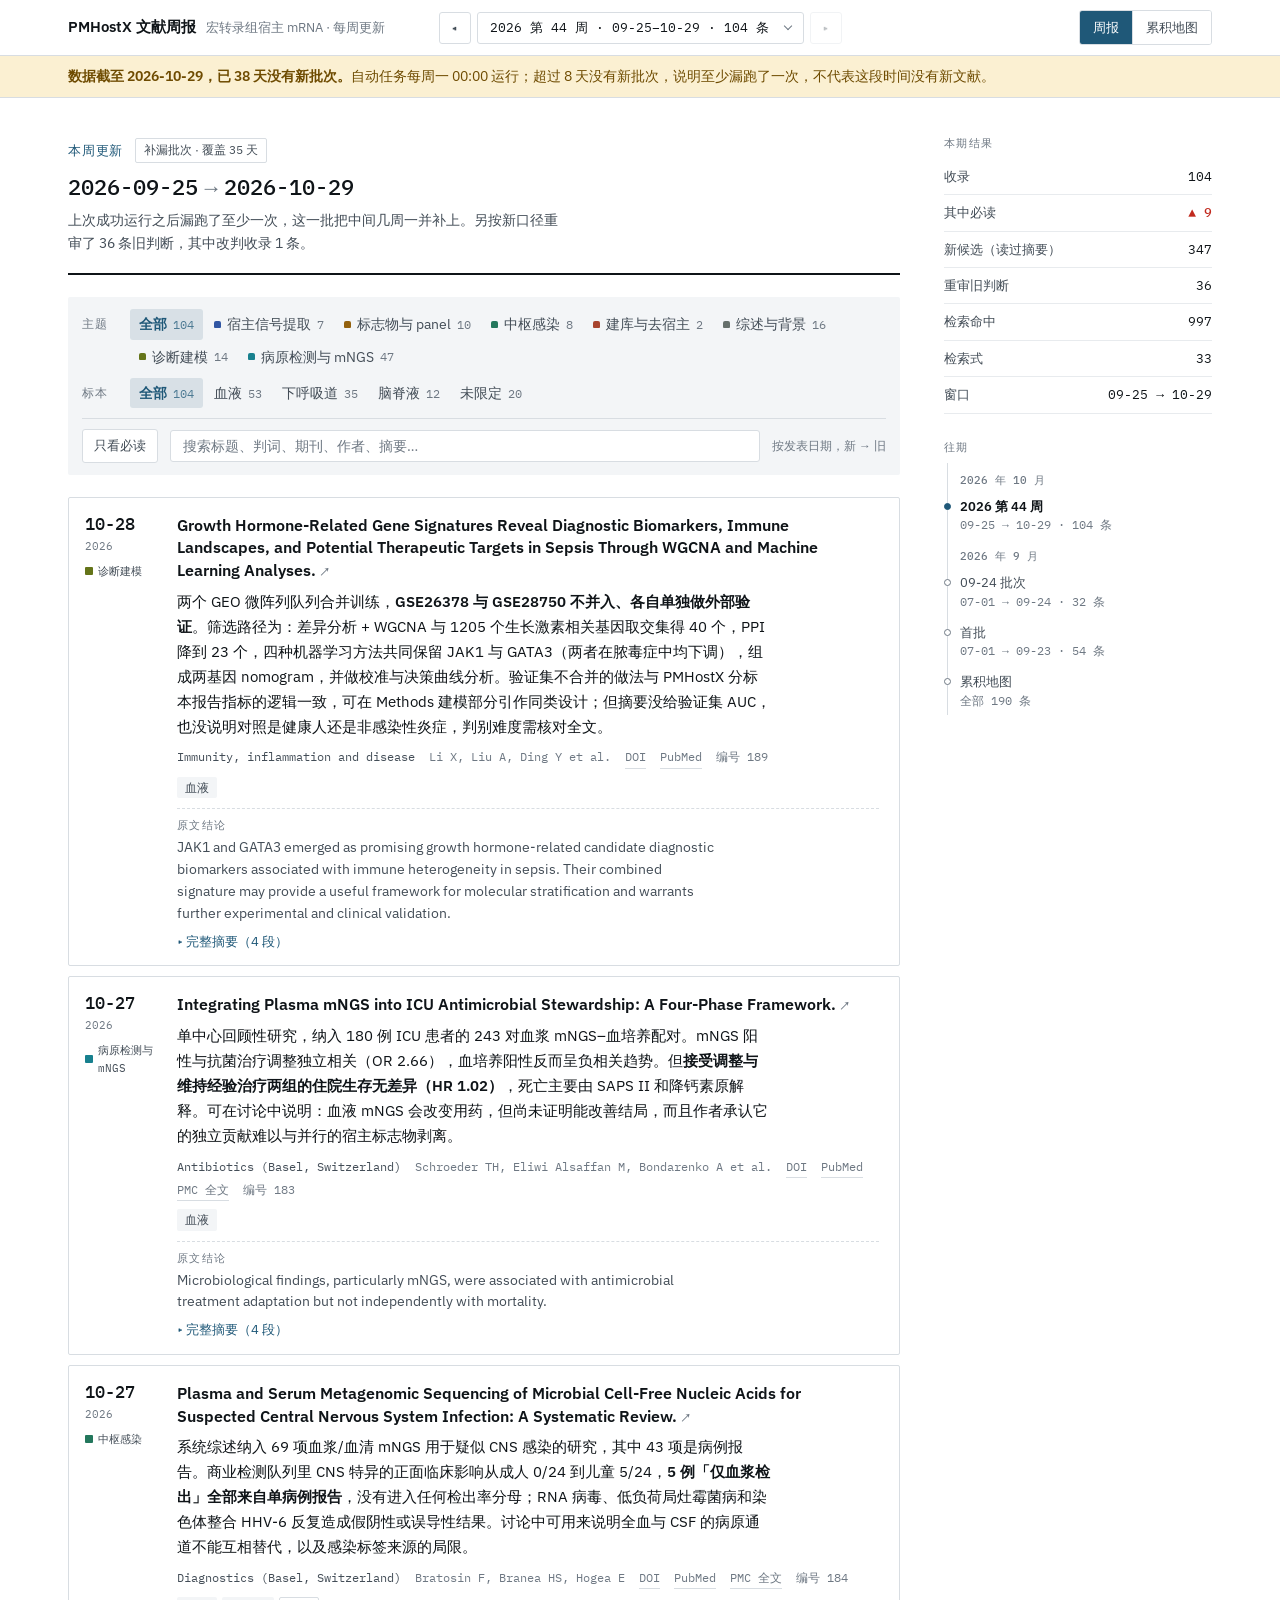
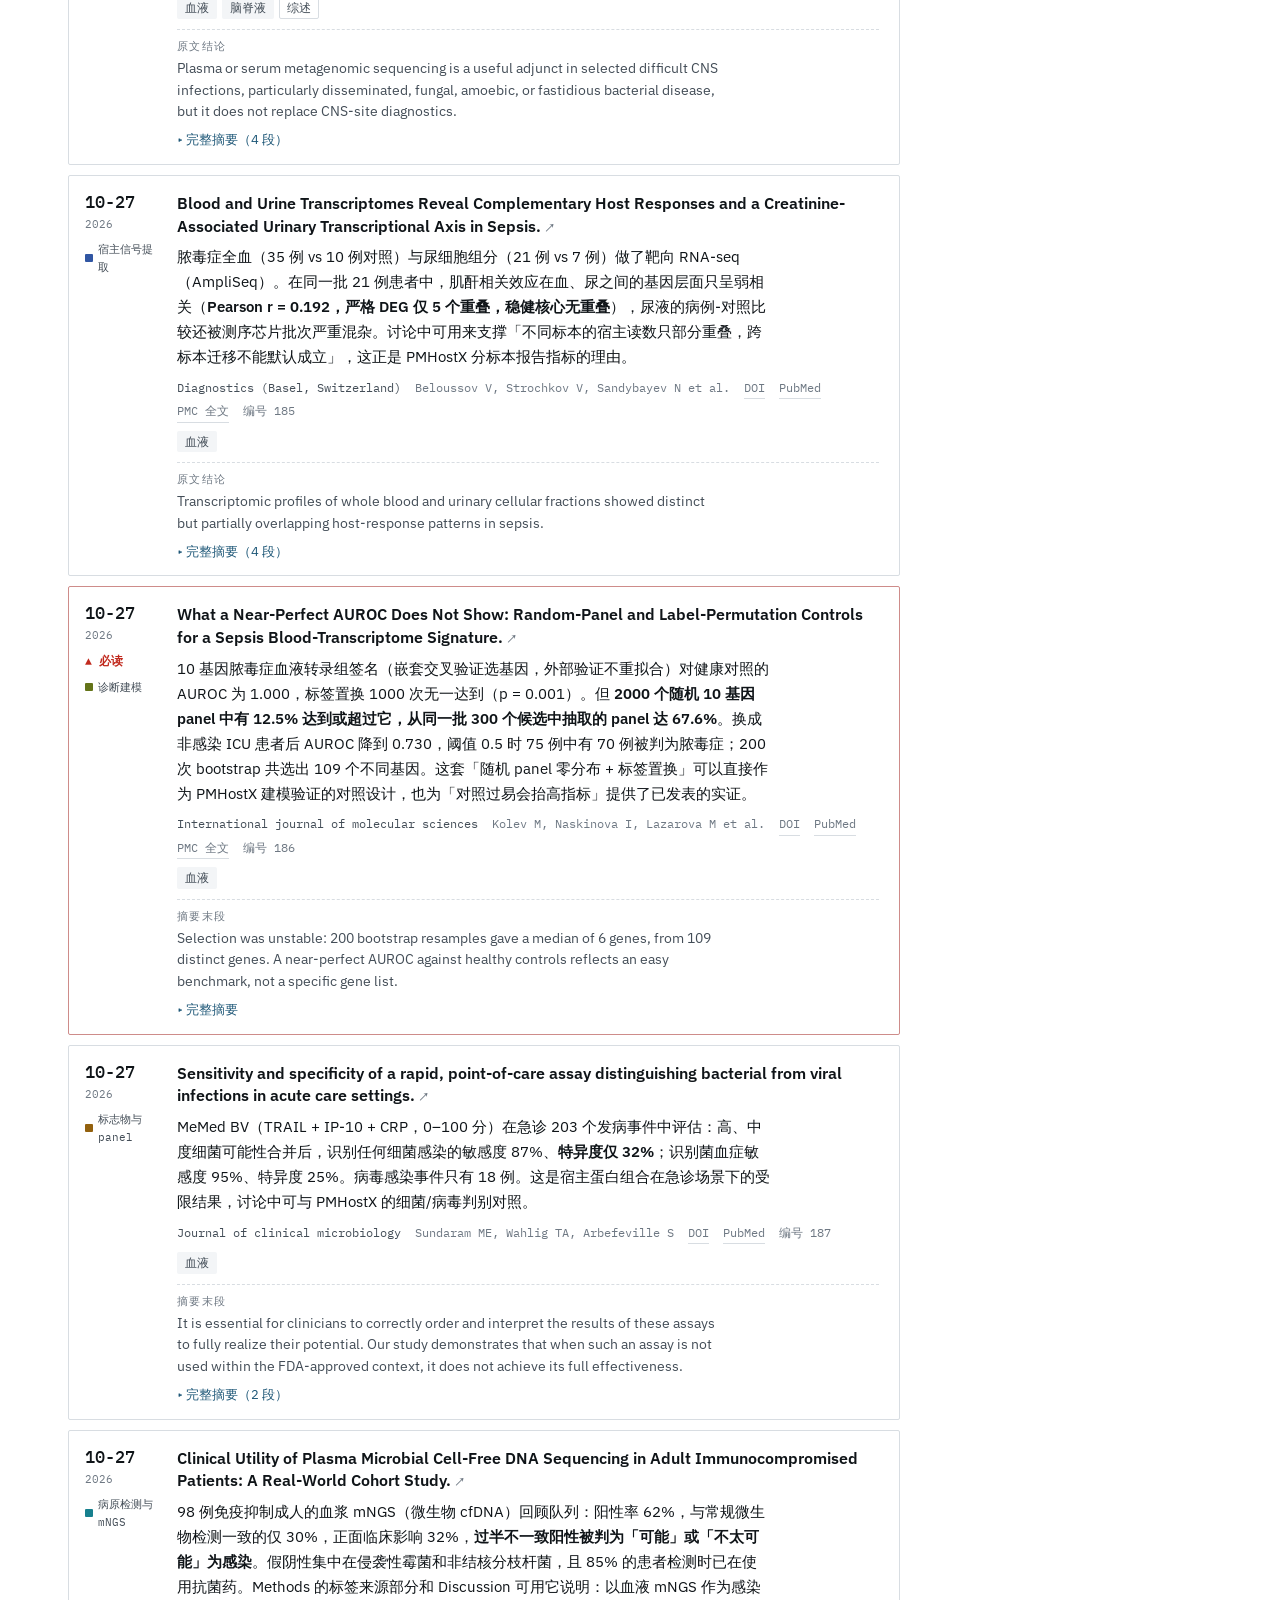
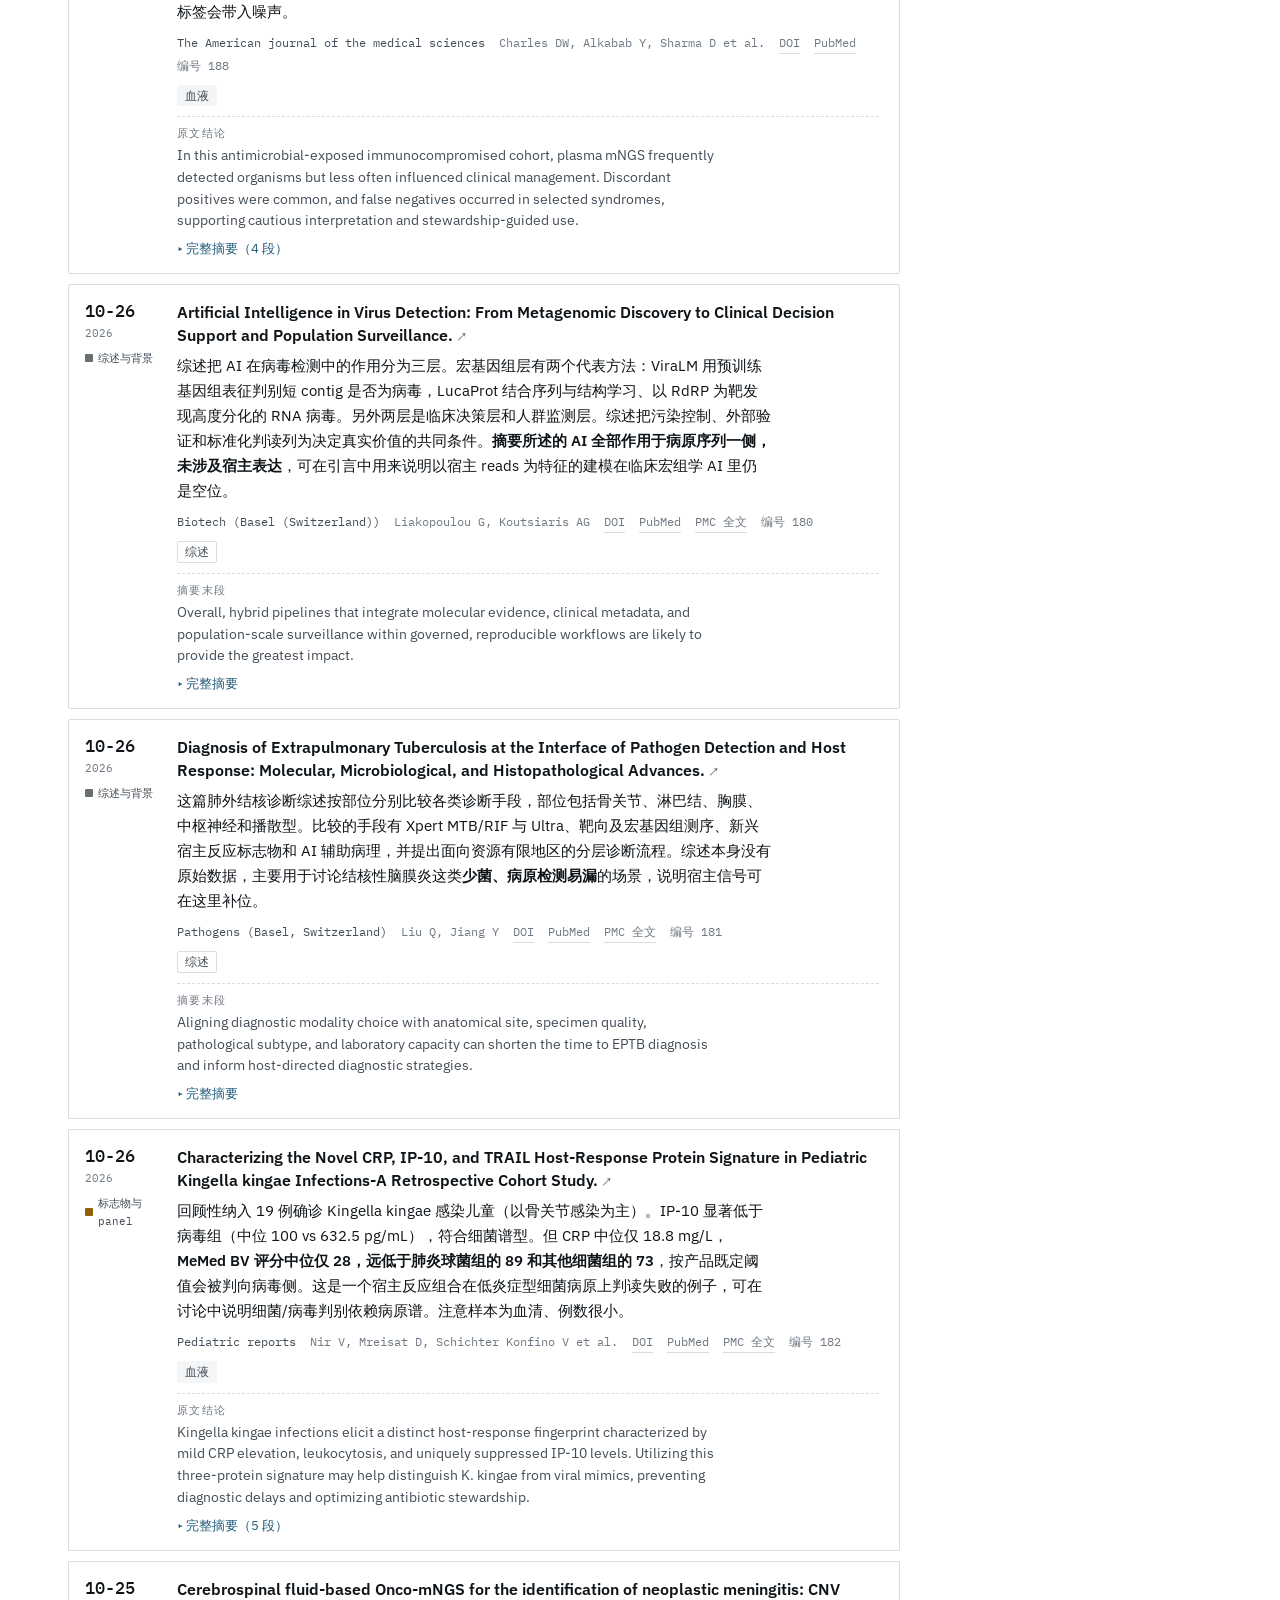
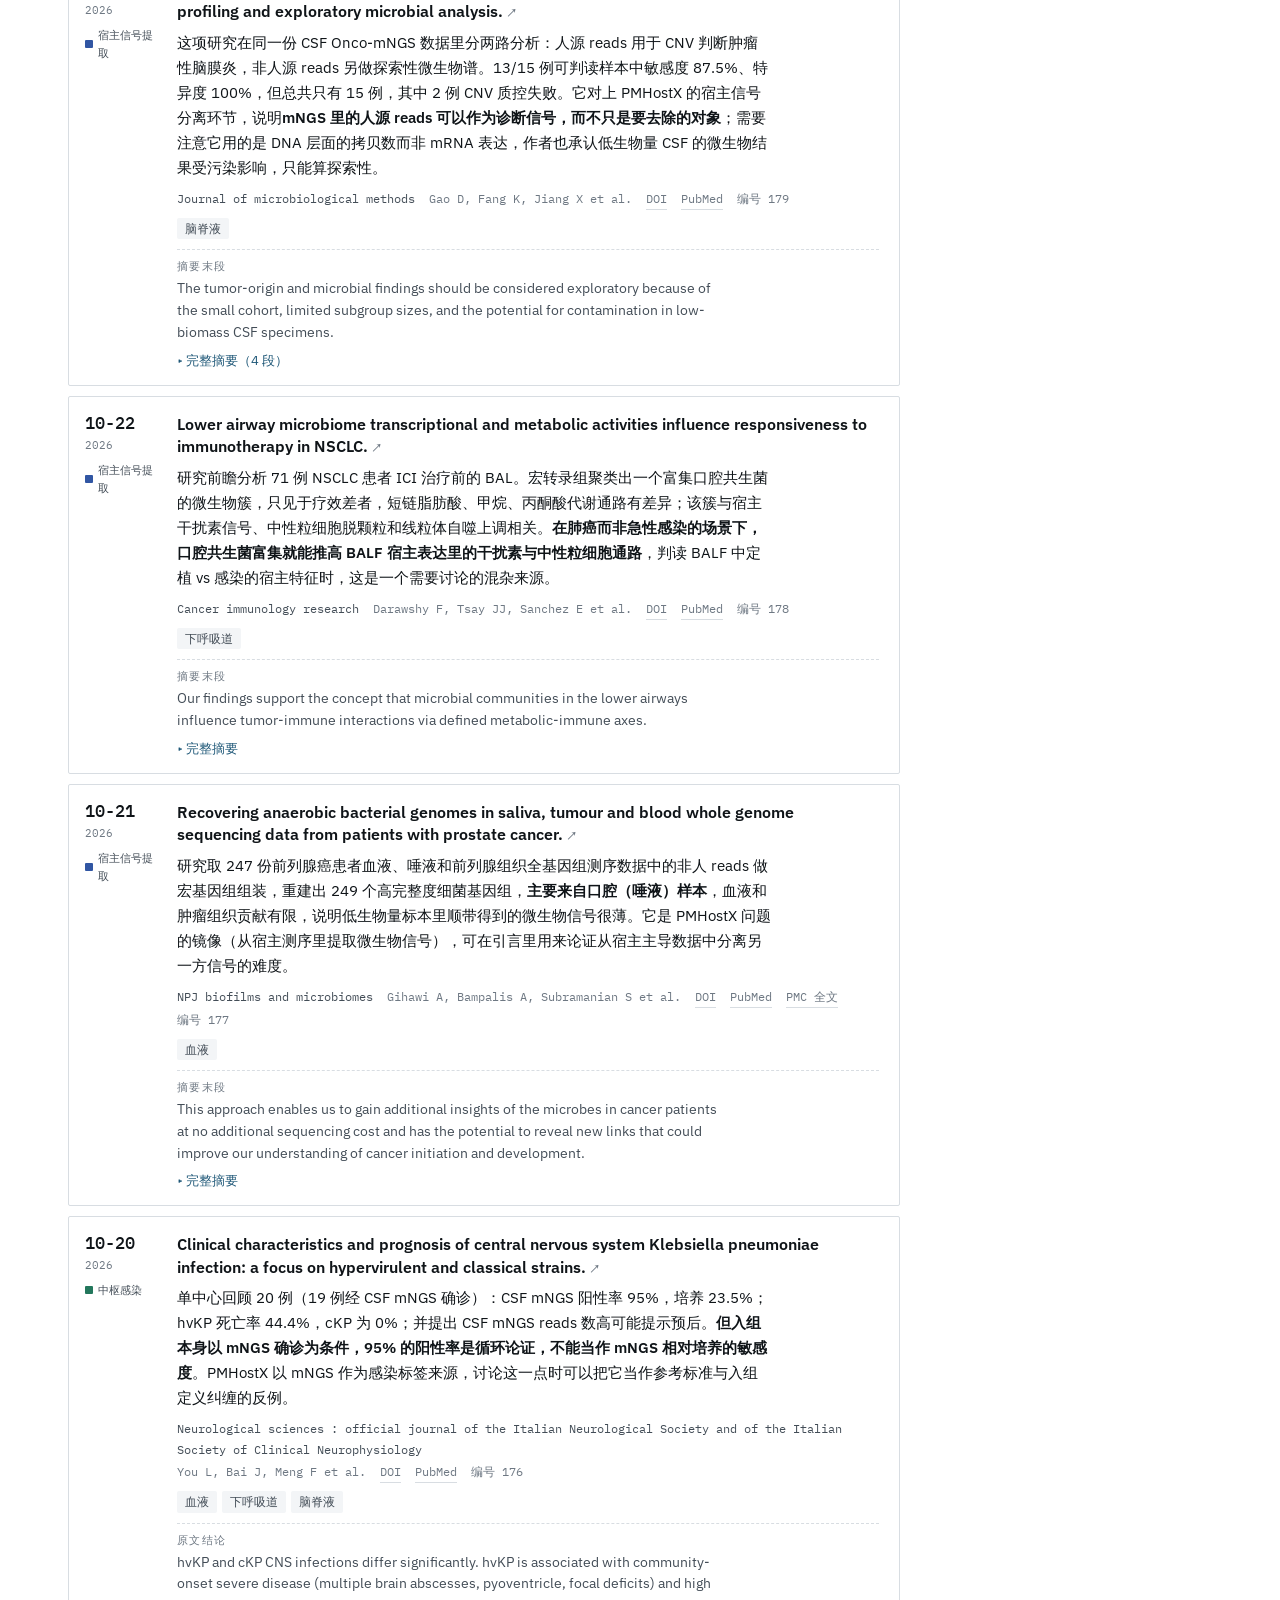
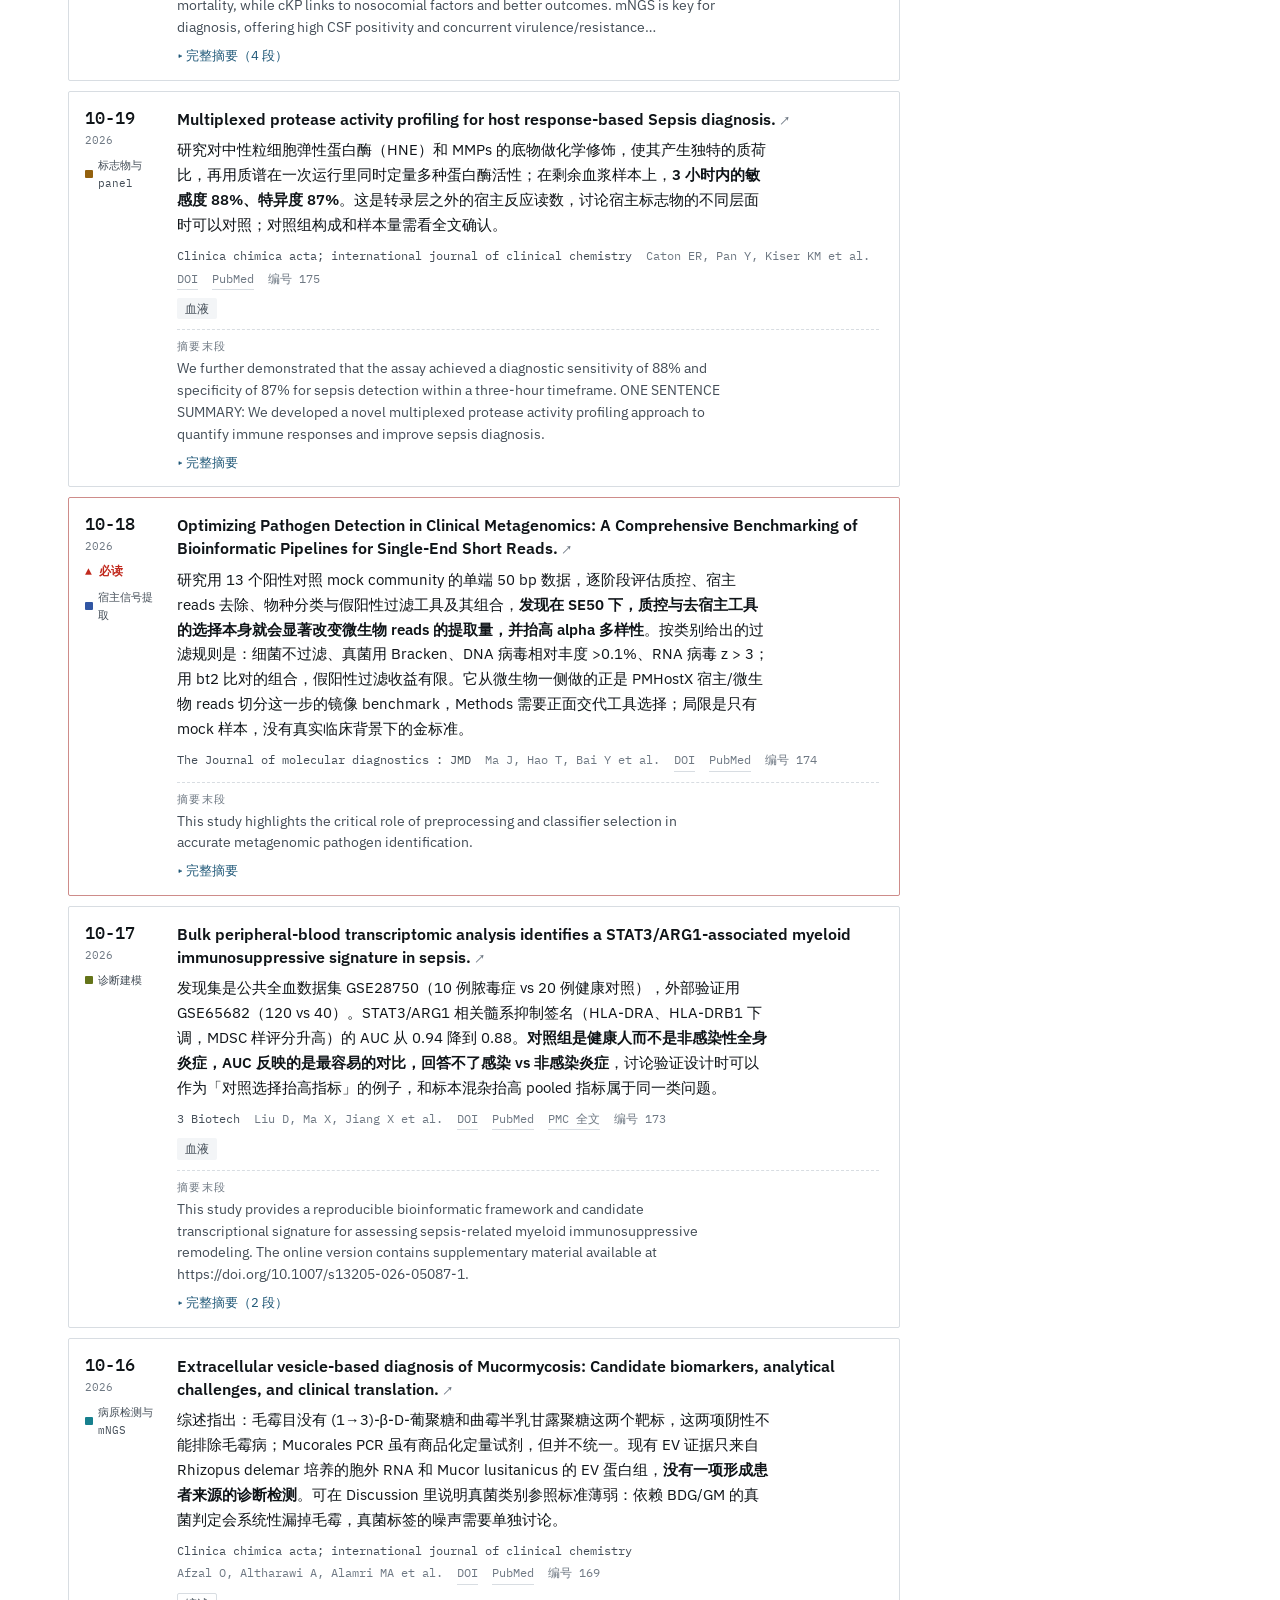
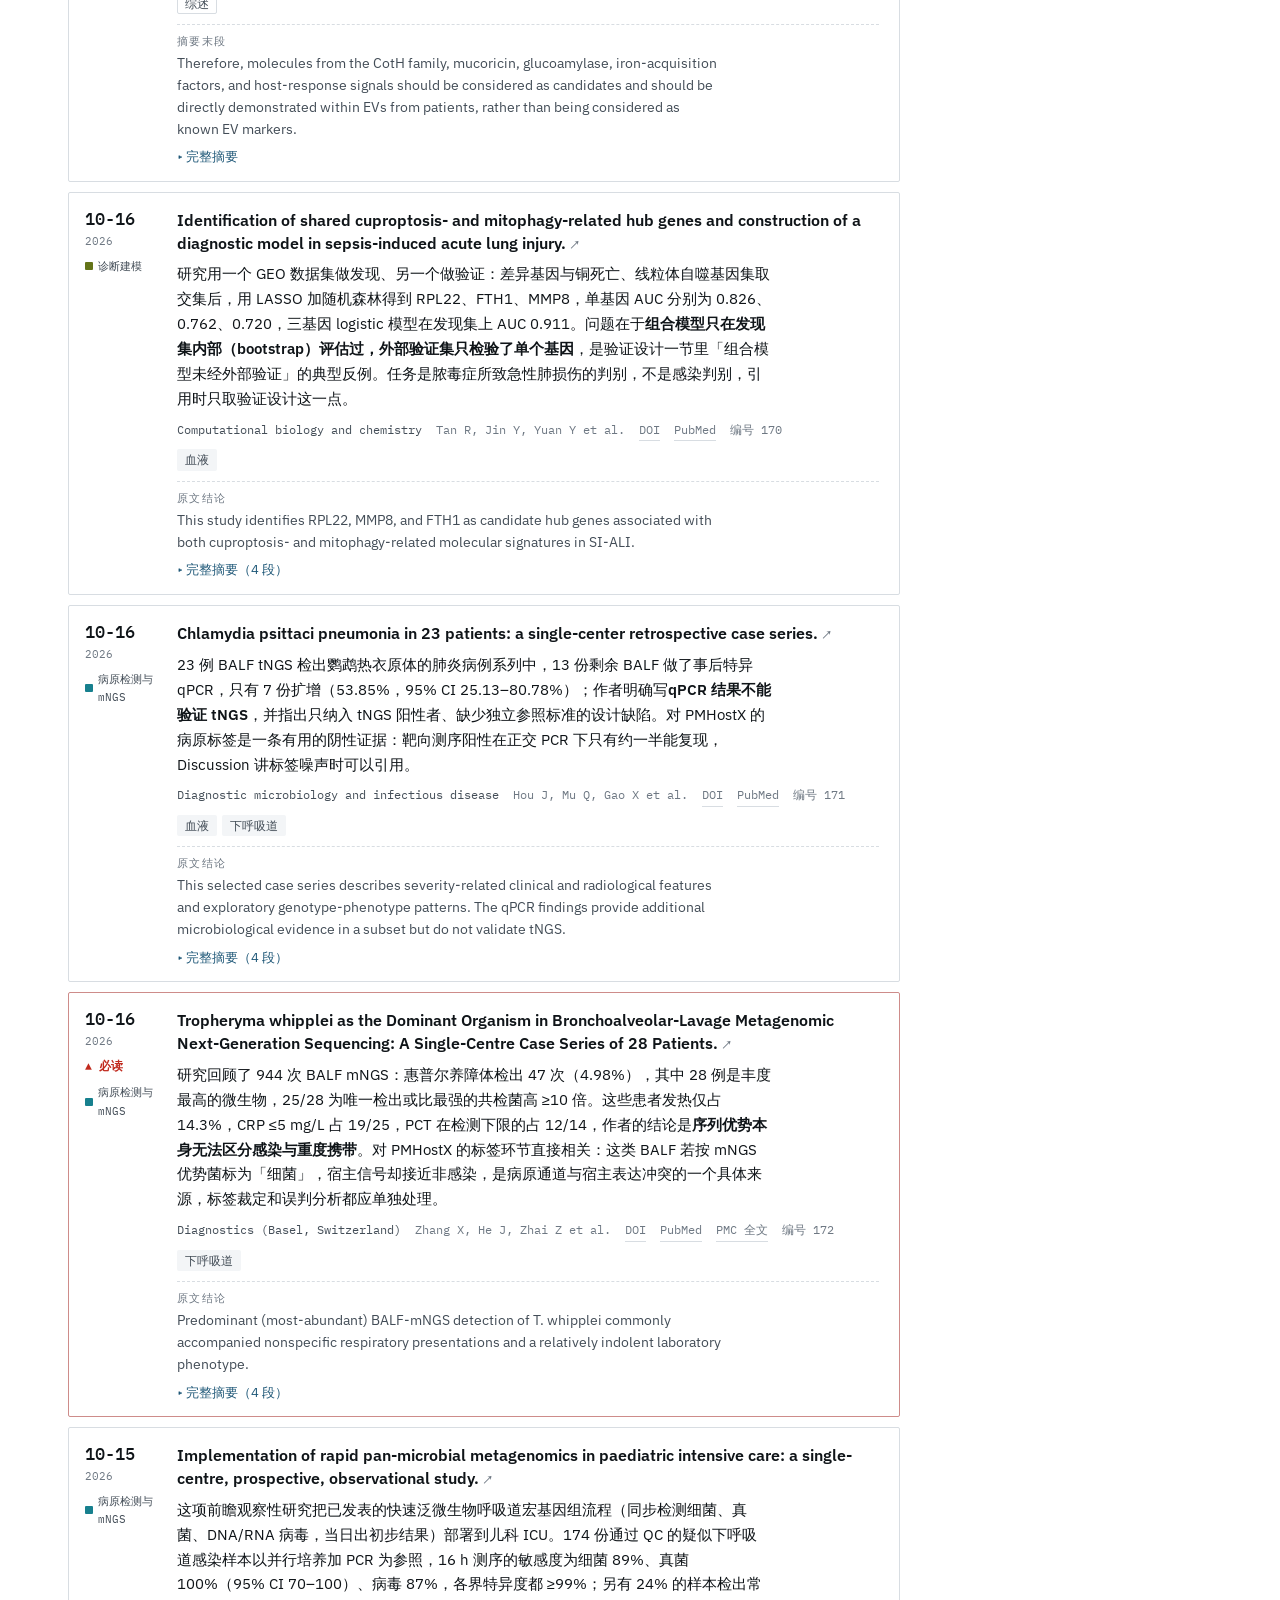
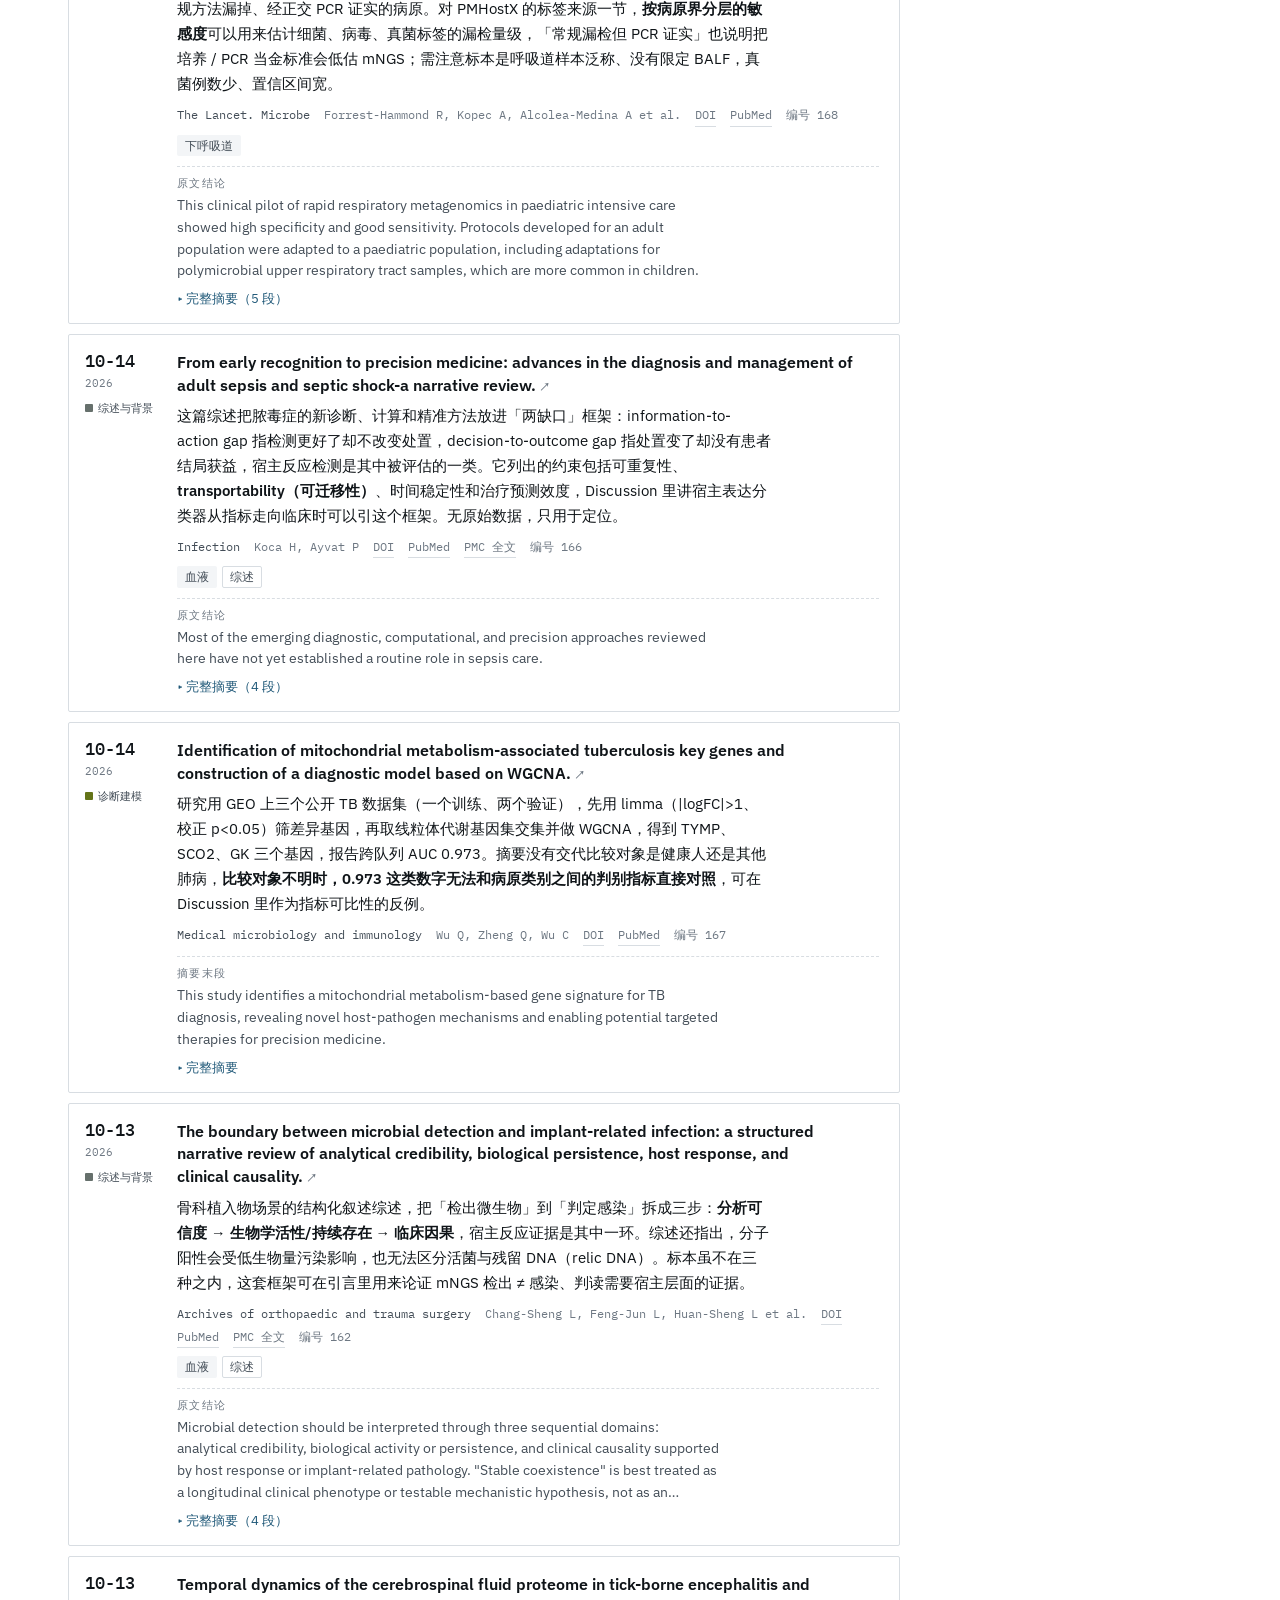
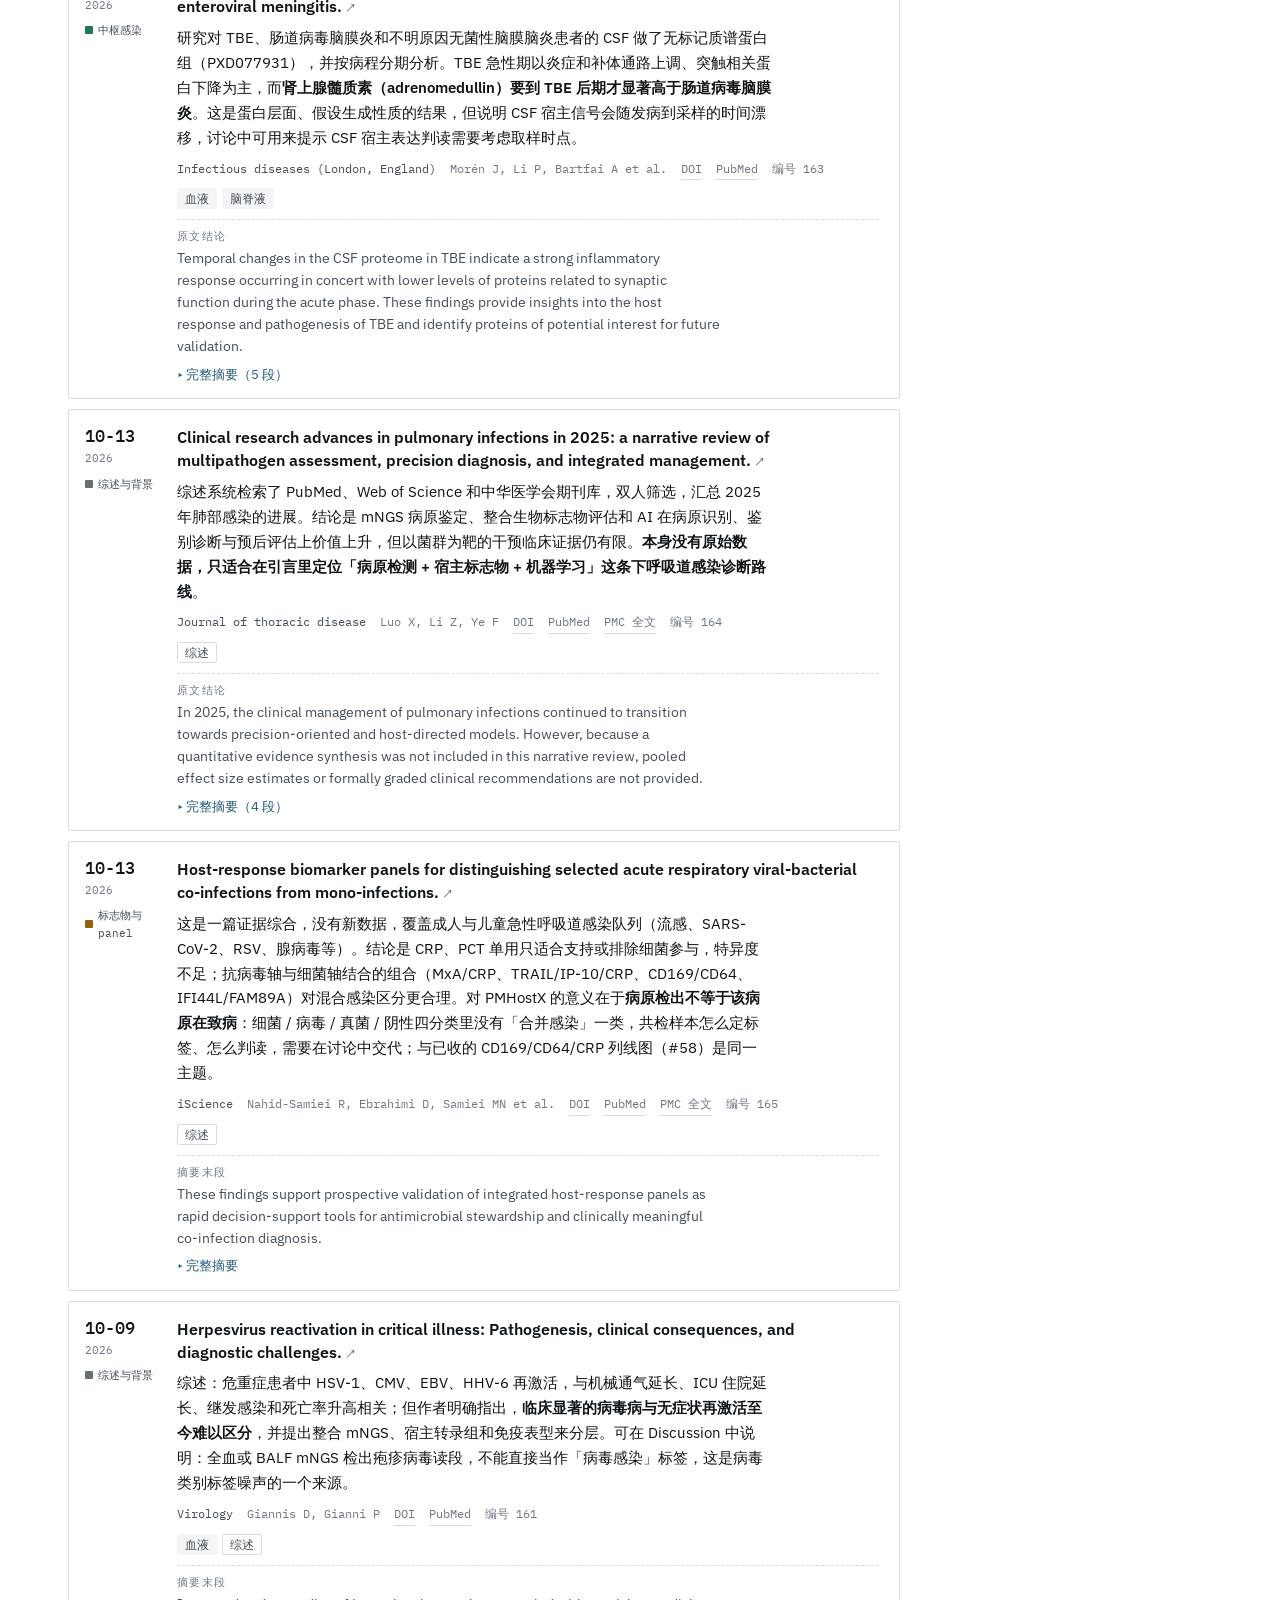
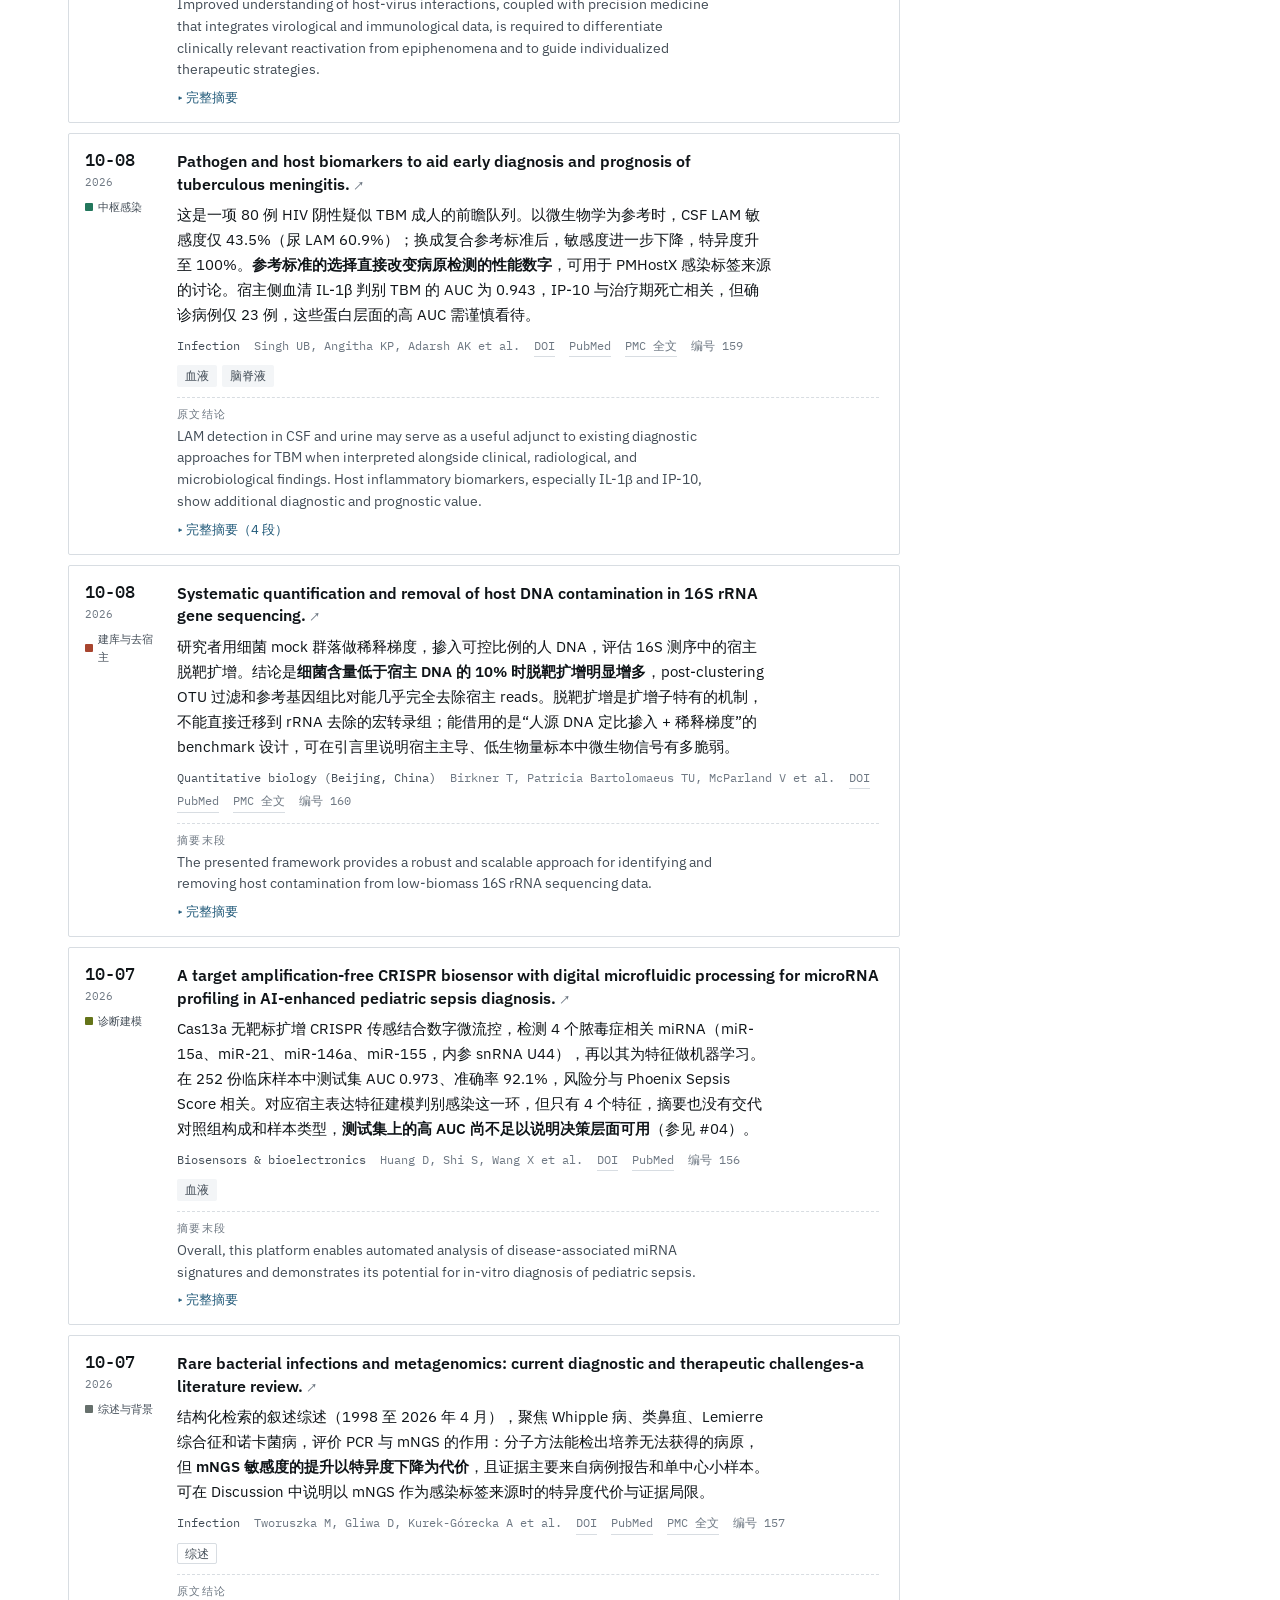
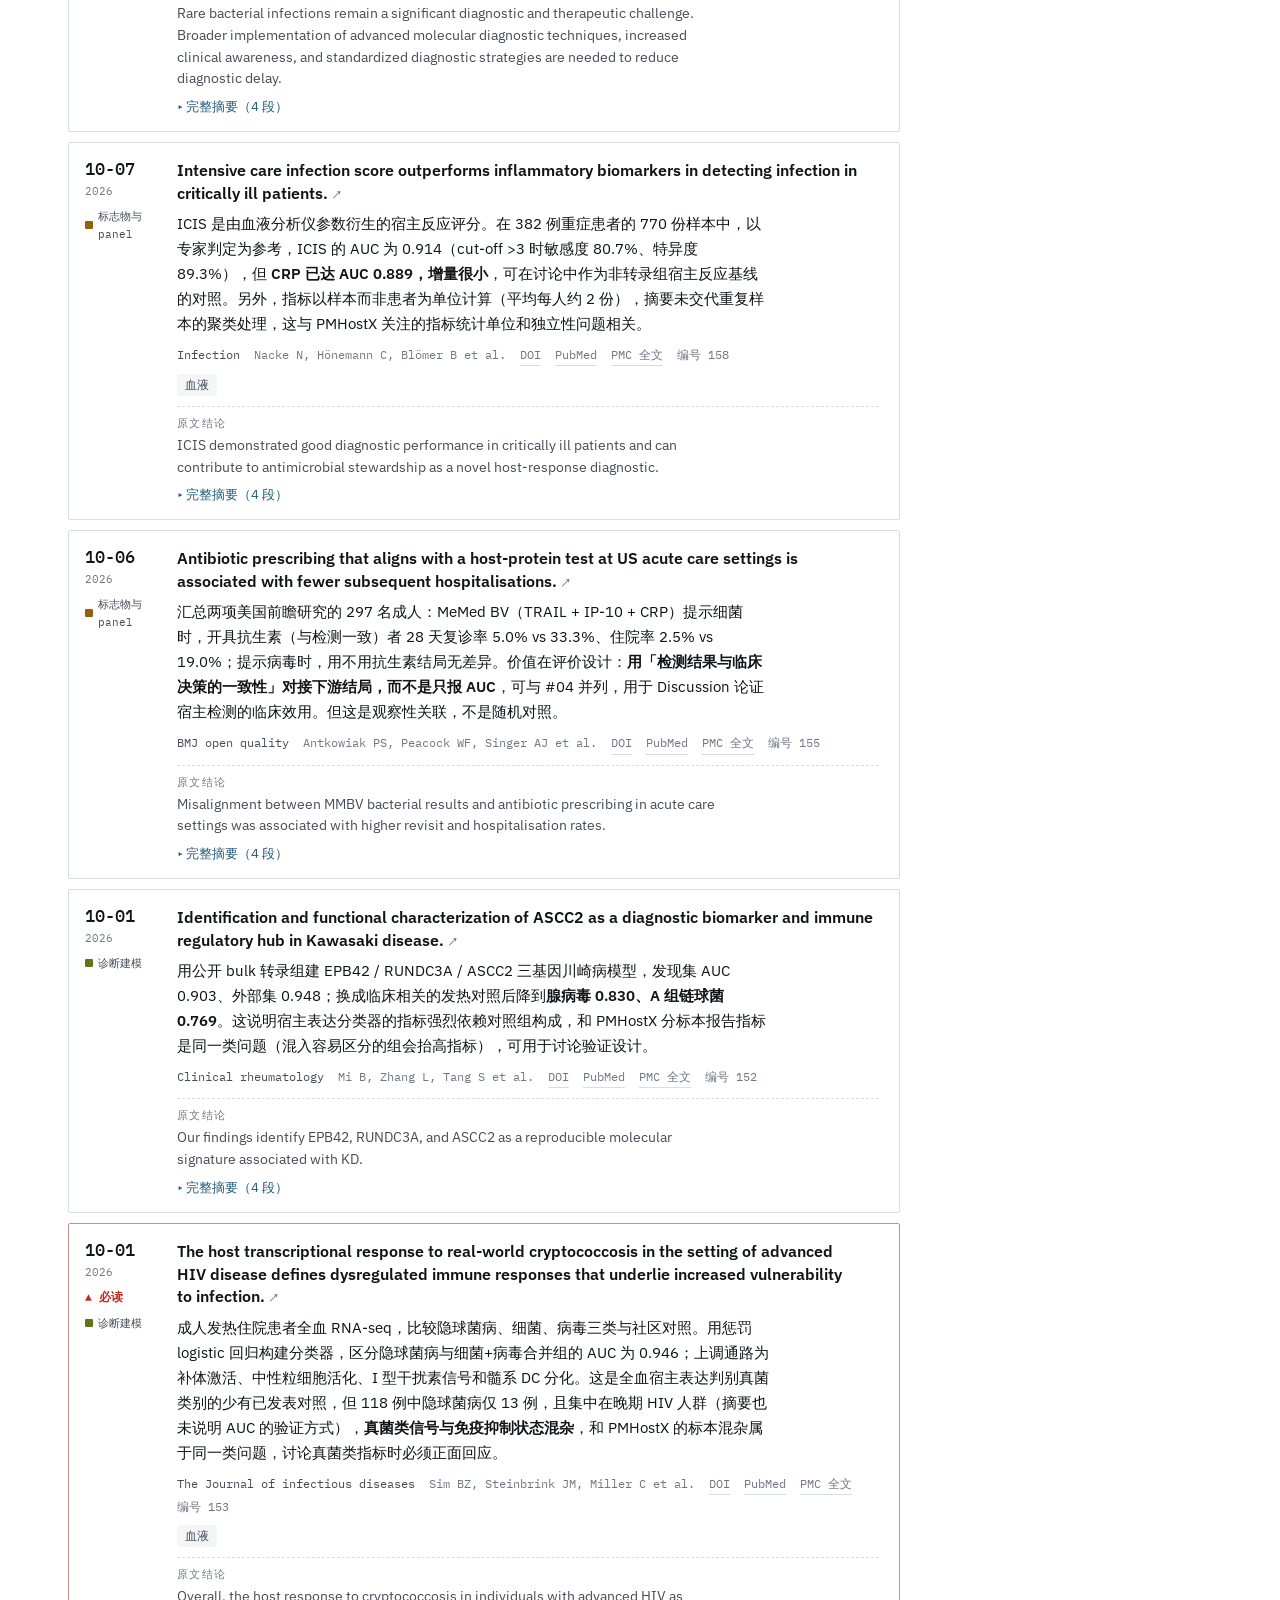
==== commit c076dc56: "文献增量 2026-10-29：收录 103 条（新候选 347，重审 36） 窗口 2026-09-25 → 2026-10-29（2026-W44）· 不收 145 · 跳过 97 · 重审改判收" ====
--- a/site/index.html
+++ b/site/index.html
@@ -4,7 +4,7 @@
 <meta name="viewport" content="width=device-width, initial-scale=1">
 <meta name="color-scheme" content="light dark">
 <title>PMHostX 文献周报</title>
-<meta name="description" content="PMHostX 文献周报 09-24 批次（2026-07-01 至 2026-09-24）：收录 32 条。">
+<meta name="description" content="PMHostX 文献周报 2026 第 44 周（2026-09-25 至 2026-10-29）：收录 104 条。">
 <link rel="icon" href="data:image/svg+xml,<svg xmlns='http://www.w3.org/2000/svg' viewBox='0 0 100 100'><text y='.9em' font-size='90'>🧬</text></svg>">
 <link rel="preload" href="fonts/plex-sans-latin.woff2" as="font" type="font/woff2" crossorigin>
 <link rel="stylesheet" href="assets/style.css">
@@ -12,8 +12,8 @@
 <header class="top"><div class="top-in">
   <a class="brand" href="index.html"><b>PMHostX 文献周报</b><span>宏转录组宿主 mRNA · 每周更新</span></a>
   <div class="stepper">
-    <a class="step" href="w/2026-09-23.html" aria-label="较早一期">◂</a>
-    <label class="pick"><select id="pick" aria-label="选择周次"><option value="w/2026-09-24.html" selected>09-24 批次 · 回填 · 32 条</option><option value="w/2026-09-23.html">首批 · 回填 · 54 条</option></select></label>
+    <a class="step" href="w/2026-09-24.html" aria-label="较早一期">◂</a>
+    <label class="pick"><select id="pick" aria-label="选择周次"><option value="w/2026-10-29.html" selected>2026 第 44 周 · 09-25–10-29 · 104 条</option><option value="w/2026-09-24.html">09-24 批次 · 回填 · 32 条</option><option value="w/2026-09-23.html">首批 · 回填 · 54 条</option></select></label>
     <span class="step" aria-disabled="true" aria-label="较新一期">▸</span>
   </div>
   <nav class="views" aria-label="视图">
@@ -21,16 +21,16 @@
     <a href="map.html">累积地图</a>
   </nav>
 </div></header>
-<div class="stale" id="stale" data-last="2026-09-24" hidden><div></div></div>
+<div class="stale" id="stale" data-last="2026-10-29" hidden><div></div></div>
 <div class="shell">
 <main class="main">
 <header class="wk">
-  <p class="eyebrow"><b>本周更新</b><span class="kind" title="覆盖整个窗口而非一周">回填批次 · 09-24 批次</span></p>
-  <h1 class="range">2026-07-01<i>→</i>2026-09-24</h1>
-  <p class="wk-note">增量收录 6 条，另有积压的 578 条按摘要重审后改判收录 26 条。</p>
+  <p class="eyebrow"><b>本周更新</b><span class="kind" title="上次成功运行之后漏跑过">补漏批次 · 覆盖 35 天</span></p>
+  <h1 class="range">2026-09-25<i>→</i>2026-10-29</h1>
+  <p class="wk-note">上次成功运行之后漏跑了至少一次，这一批把中间几周一并补上。另按新口径重审了 36 条旧判断，其中改判收录 1 条。</p>
 </header><div class="tools" id="tools">
-  <div class="facet" role="group" aria-label="按主题筛选"><span class="fl">主题</span><div class="opts"><button class="opt" data-g="0" aria-pressed="true">全部<small>32</small></button><button class="opt g1" data-g="1" aria-pressed="false"><i></i>宿主信号提取<small>4</small></button><button class="opt g2" data-g="2" aria-pressed="false"><i></i>标志物与 panel<small>5</small></button><button class="opt g3" data-g="3" aria-pressed="false"><i></i>中枢感染<small>3</small></button><button class="opt g4" data-g="4" aria-pressed="false"><i></i>建库与去宿主<small>2</small></button><button class="opt g5" data-g="5" aria-pressed="false"><i></i>综述与背景<small>10</small></button><button class="opt g6" data-g="6" aria-pressed="false"><i></i>诊断建模<small>8</small></button></div></div>
-  <div class="facet" role="group" aria-label="按标本筛选"><span class="fl">标本</span><div class="opts"><button class="opt" data-sp="" aria-pressed="true">全部<small>32</small></button><button class="opt" data-sp="blood" aria-pressed="false" title="全血、血浆、血清，以及脓毒症 / 血流感染研究">血液<small>24</small></button><button class="opt" data-sp="resp" aria-pressed="false" title="BALF、气管吸出物、痰、肺炎">下呼吸道<small>2</small></button><button class="opt" data-sp="csf" aria-pressed="false" title="CSF、脑膜炎、脑炎">脑脊液<small>3</small></button><button class="opt" data-sp="none" aria-pressed="false" title="摘要里没有指明标本：方法、工具、综述居多">未限定<small>6</small></button></div></div>
+  <div class="facet" role="group" aria-label="按主题筛选"><span class="fl">主题</span><div class="opts"><button class="opt" data-g="0" aria-pressed="true">全部<small>104</small></button><button class="opt g1" data-g="1" aria-pressed="false"><i></i>宿主信号提取<small>7</small></button><button class="opt g2" data-g="2" aria-pressed="false"><i></i>标志物与 panel<small>10</small></button><button class="opt g3" data-g="3" aria-pressed="false"><i></i>中枢感染<small>8</small></button><button class="opt g4" data-g="4" aria-pressed="false"><i></i>建库与去宿主<small>2</small></button><button class="opt g5" data-g="5" aria-pressed="false"><i></i>综述与背景<small>16</small></button><button class="opt g6" data-g="6" aria-pressed="false"><i></i>诊断建模<small>14</small></button><button class="opt g7" data-g="7" aria-pressed="false"><i></i>病原检测与 mNGS<small>47</small></button></div></div>
+  <div class="facet" role="group" aria-label="按标本筛选"><span class="fl">标本</span><div class="opts"><button class="opt" data-sp="" aria-pressed="true">全部<small>104</small></button><button class="opt" data-sp="blood" aria-pressed="false" title="全血、血浆、血清，以及脓毒症 / 血流感染研究">血液<small>53</small></button><button class="opt" data-sp="resp" aria-pressed="false" title="BALF、气管吸出物、痰、肺炎">下呼吸道<small>35</small></button><button class="opt" data-sp="csf" aria-pressed="false" title="CSF、脑膜炎、脑炎">脑脊液<small>12</small></button><button class="opt" data-sp="none" aria-pressed="false" title="摘要里没有指明标本：方法、工具、综述居多">未限定<small>20</small></button></div></div>
   <div class="row2">
     <button class="toggle" id="must" aria-pressed="false">只看必读</button>
     <input class="search" id="q" type="search" placeholder="搜索标题、判词、期刊、作者、摘要…" aria-label="搜索">
@@ -40,336 +40,1056 @@
 </div>
 <p class="nomatch" id="nomatch" hidden>这一页没有符合筛选条件的文献。<a class="btn pri" id="mapq" data-base="map.html" href="map.html" hidden></a><button class="btn" data-clear>清除筛选</button></p>
 <div class="list">
+<article class="cb g6" data-g="6" data-sp="blood" data-must="0">
+  <div class="cb-gut"><span class="cb-d">10-28</span><span class="cb-y">2026</span><span class="cb-g"><i></i>诊断建模</span></div>
+  <div class="cb-body">
+    <h3><a href="https://doi.org/10.1002/iid3.70566" target="_blank" rel="noopener">Growth Hormone-Related Gene Signatures Reveal Diagnostic Biomarkers, Immune Landscapes, and Potential Therapeutic Targets in Sepsis Through WGCNA and Machine Learning Analyses.<span class="ext" aria-hidden="true">↗</span></a></h3>
+    <p class="why">两个 GEO 微阵列队列合并训练，<strong>GSE26378 与 GSE28750 不并入、各自单独做外部验证</strong>。筛选路径为：差异分析 + WGCNA 与 1205 个生长激素相关基因取交集得 40 个，PPI 降到 23 个，四种机器学习方法共同保留 JAK1 与 GATA3（两者在脓毒症中均下调），组成两基因 nomogram，并做校准与决策曲线分析。验证集不合并的做法与 PMHostX 分标本报告指标的逻辑一致，可在 Methods 建模部分引作同类设计；但摘要没给验证集 AUC，也没说明对照是健康人还是非感染性炎症，判别难度需核对全文。</p>
+    <div class="meta"><span class="j">Immunity, inflammation and disease</span><span>Li X, Liu A, Ding Y et al.</span><a href="https://doi.org/10.1002/iid3.70566" target="_blank" rel="noopener">DOI</a><a href="https://pubmed.ncbi.nlm.nih.gov/42949442/" target="_blank" rel="noopener">PubMed</a><span>编号 189</span></div>
+    <div class="cb-tags"><span class="tag sp">血液</span></div>
+    <div class="abs"><span class="abs-k">原文结论</span><p class="abs-pv">JAK1 and GATA3 emerged as promising growth hormone-related candidate diagnostic biomarkers associated with immune heterogeneity in sepsis. Their combined signature may provide a useful framework for molecular stratification and warrants further experimental and clinical validation.</p><details><summary>完整摘要（4 段）</summary><div class="abs-full"><p><b>Background</b>Sepsis reshapes inflammatory, immune, and metabolic activity, yet the behavior of genes linked to growth hormone biology within this response has not been well defined. We therefore searched for growth hormone-related genes (GHRGs) that could distinguish sepsis and asked whether the resulting markers also reflected variation in host immune state.</p><p><b>Methods</b>For model development, two Gene Expression Omnibus (GEO) microarray cohorts were combined, while GSE26378 and GSE28750 were kept separate for validation. Sepsis-associated expression signals were first defined by differential analysis and weighted gene co-expression network analysis (WGCNA), then intersected with 1205 GHRGs. A protein-protein interaction step and four machine-learning procedures were used to reduce the candidate set. Classification was examined with receiver operating characteristic (ROC) curves and a two-gene nomogram, with calibration and decision-curve analyses used as complementary checks. We also examined pathway enrichment, immune-cell patterns, predicted regulatory interactions, candidate compounds, and expression-based molecular subgroups.</p><p><b>Results</b>The integrated cohort yielded 2552 DEGs and 1873 genes from sepsis-associated WGCNA modules; their overlap with the GHRG collection contained 40 genes. PPI module analysis reduced this set to 23 hub candidates. Machine-learning screening consistently retained JAK1 and GATA3, both of which were downregulated in sepsis and showed stable diagnostic performance across the training and external validation cohorts. Their combined model provided stronger discrimination than either gene alone. Functional analyses linked the two genes to T-cell signaling, antigen processing, immune regulation, mitochondrial metabolism, and translational processes. Immune profiling revealed reduced lymphocyte-associated features together with enhanced myeloid signatures in sepsis. When septic samples were grouped by JAK1/GATA3 expression, two subtypes with different immune and transcriptional profiles emerged.</p><p><b>Conclusions</b>JAK1 and GATA3 emerged as promising growth hormone-related candidate diagnostic biomarkers associated with immune heterogeneity in sepsis. Their combined signature may provide a useful framework for molecular stratification and warrants further experimental and clinical validation.</p></div></details></div>
+  </div>
+</article>
+<article class="cb g7" data-g="7" data-sp="blood" data-must="0">
+  <div class="cb-gut"><span class="cb-d">10-27</span><span class="cb-y">2026</span><span class="cb-g"><i></i>病原检测与 mNGS</span></div>
+  <div class="cb-body">
+    <h3><a href="https://doi.org/10.3390/antibiotics15100978" target="_blank" rel="noopener">Integrating Plasma mNGS into ICU Antimicrobial Stewardship: A Four-Phase Framework.<span class="ext" aria-hidden="true">↗</span></a></h3>
+    <p class="why">单中心回顾性研究，纳入 180 例 ICU 患者的 243 对血浆 mNGS–血培养配对。mNGS 阳性与抗菌治疗调整独立相关（OR 2.66），血培养阳性反而呈负相关趋势。但<strong>接受调整与维持经验治疗两组的住院生存无差异（HR 1.02）</strong>，死亡主要由 SAPS II 和降钙素原解释。可在讨论中说明：血液 mNGS 会改变用药，但尚未证明能改善结局，而且作者承认它的独立贡献难以与并行的宿主标志物剥离。</p>
+    <div class="meta"><span class="j">Antibiotics (Basel, Switzerland)</span><span>Schroeder TH, Eliwi Alsaffan M, Bondarenko A et al.</span><a href="https://doi.org/10.3390/antibiotics15100978" target="_blank" rel="noopener">DOI</a><a href="https://pubmed.ncbi.nlm.nih.gov/42938719/" target="_blank" rel="noopener">PubMed</a><a href="https://pmc.ncbi.nlm.nih.gov/articles/PMC13700567/" target="_blank" rel="noopener">PMC 全文</a><span>编号 183</span></div>
+    <div class="cb-tags"><span class="tag sp">血液</span></div>
+    <div class="abs"><span class="abs-k">原文结论</span><p class="abs-pv">Microbiological findings, particularly mNGS, were associated with antimicrobial treatment adaptation but not independently with mortality.</p><details><summary>完整摘要（4 段）</summary><div class="abs-full"><p><b>Background</b>Plasma metagenomic next-generation sequencing (mNGS) may complement conventional microbiology in critically ill patients, yet its contribution to antimicrobial stewardship in the intensive care unit (ICU) remains unclear.</p><p><b>Methods</b>In this retrospective, single-center observational study, we analyzed 243 paired mNGS-blood culture episodes from 180 ICU patients. We applied a four-phase stewardship framework that integrated clinical severity, biomarker kinetics, blood culture results, mNGS findings, and clinical assessment. Treatment adaptations were classified as escalation, de-escalation, discontinuation, or no change. Multivariable regression identified factors associated with stewardship modification and mortality.</p><p><b>Results</b>Active treatment adaptation occurred in 121 of 243 episodes (49.8%), comprising 61 escalations, 39 de-escalations, and 21 discontinuations. mNGS positivity was independently associated with treatment modification (OR 2.66, 95% CI 1.23-5.75; p = 0.014), whereas blood culture positivity showed an inverse association (OR 0.45, 95% CI 0.20-1.04; p = 0.062). Mortality was primarily linked to physiologic severity and host-response markers, particularly SAPS II and procalcitonin. In-hospital survival did not differ between patients who received stewardship-guided adaptation and those in whom empirical antibiotic therapy was maintained (HR 1.02, 95% CI 0.57-1.81; log-rank p = 0.951).</p><p><b>Conclusions</b>Microbiological findings, particularly mNGS, were associated with antimicrobial treatment adaptation but not independently with mortality. Because mNGS was embedded within a multimodal diagnostic and clinical pathway, its independent contribution cannot be fully separated from concurrent microbiological, biomarker, and clinical information. These findings should be regarded as exploratory and require prospective multicenter validation.</p></div></details></div>
+  </div>
+</article>
+<article class="cb g3" data-g="3" data-sp="blood csf" data-must="0">
+  <div class="cb-gut"><span class="cb-d">10-27</span><span class="cb-y">2026</span><span class="cb-g"><i></i>中枢感染</span></div>
+  <div class="cb-body">
+    <h3><a href="https://doi.org/10.3390/diagnostics16203375" target="_blank" rel="noopener">Plasma and Serum Metagenomic Sequencing of Microbial Cell-Free Nucleic Acids for Suspected Central Nervous System Infection: A Systematic Review.<span class="ext" aria-hidden="true">↗</span></a></h3>
+    <p class="why">系统综述纳入 69 项血浆/血清 mNGS 用于疑似 CNS 感染的研究，其中 43 项是病例报告。商业检测队列里 CNS 特异的正面临床影响从成人 0/24 到儿童 5/24，<strong>5 例「仅血浆检出」全部来自单病例报告</strong>，没有进入任何检出率分母；RNA 病毒、低负荷局灶霉菌病和染色体整合 HHV-6 反复造成假阴性或误导性结果。讨论中可用来说明全血与 CSF 的病原通道不能互相替代，以及感染标签来源的局限。</p>
+    <div class="meta"><span class="j">Diagnostics (Basel, Switzerland)</span><span>Bratosin F, Branea HS, Hogea E</span><a href="https://doi.org/10.3390/diagnostics16203375" target="_blank" rel="noopener">DOI</a><a href="https://pubmed.ncbi.nlm.nih.gov/42938214/" target="_blank" rel="noopener">PubMed</a><a href="https://pmc.ncbi.nlm.nih.gov/articles/PMC13703160/" target="_blank" rel="noopener">PMC 全文</a><span>编号 184</span></div>
+    <div class="cb-tags"><span class="tag sp">血液</span><span class="tag sp">脑脊液</span><span class="tag">综述</span></div>
+    <div class="abs"><span class="abs-k">原文结论</span><p class="abs-pv">Plasma or serum metagenomic sequencing is a useful adjunct in selected difficult CNS infections, particularly disseminated, fungal, amoebic, or fastidious bacterial disease, but it does not replace CNS-site diagnostics.</p><details><summary>完整摘要（4 段）</summary><div class="abs-full"><p>Background/Objectives: Untargeted metagenomic sequencing of microbial cell-free DNA or RNA in plasma or serum offers pathogen detection without lumbar puncture or biopsy, but its value in suspected central nervous system (CNS) infection is uncertain. We reviewed diagnostic yield, agreement with CNS-site testing, clinical impact, and failure modes.</p><p><b>Methods</b>PubMed/MEDLINE was searched with seven documented strings (inception to 2 September 2026), supplemented by citation and web searching. Eligible reports were primary human studies of untargeted plasma or serum metagenomic sequencing with a separable result in patients with suspected or confirmed infectious CNS syndromes. Selection, extraction, and design-specific risk-of-bias appraisal followed PRISMA 2020 and were performed independently by two authors with disagreements resolved by discussion; the search was restricted to PubMed/MEDLINE and no protocol was registered. Synthesis was narrative because designs and reference standards were incompatible.</p><p><b>Results</b>Of 190 reports assessed, 69 studies were included (18 denominator-based cohorts, 8 small series, 43 case reports; 51 from the United States). Positive CNS-specific clinical impact in commercial assay cohorts ranged from 0 of 24 adult to 5 of 24 pediatric meningoencephalitis tests. Among 51 case-level reports, the plasma or serum result was concordant with CNS-site testing in 28, positive when CNS-site testing was negative in 5, unconfirmed in 12, and negative or missed the pathogen in 6. All five plasma-only detections came from single case reports, which contributed to no yield or agreement denominator; excluding the four abstract-level case reports moved no proportion by more than 1.3 percentage points. RNA viruses, low-burden focal mould disease, and chromosomally integrated HHV-6 were recurrent sources of false-negative or misleading results.</p><p><b>Conclusions</b>Plasma or serum metagenomic sequencing is a useful adjunct in selected difficult CNS infections, particularly disseminated, fungal, amoebic, or fastidious bacterial disease, but it does not replace CNS-site diagnostics.</p></div></details></div>
+  </div>
+</article>
+<article class="cb g1" data-g="1" data-sp="blood" data-must="0">
+  <div class="cb-gut"><span class="cb-d">10-27</span><span class="cb-y">2026</span><span class="cb-g"><i></i>宿主信号提取</span></div>
+  <div class="cb-body">
+    <h3><a href="https://doi.org/10.3390/diagnostics16203410" target="_blank" rel="noopener">Blood and Urine Transcriptomes Reveal Complementary Host Responses and a Creatinine-Associated Urinary Transcriptional Axis in Sepsis.<span class="ext" aria-hidden="true">↗</span></a></h3>
+    <p class="why">脓毒症全血（35 例 vs 10 例对照）与尿细胞组分（21 例 vs 7 例）做了靶向 RNA-seq（AmpliSeq）。在同一批 21 例患者中，肌酐相关效应在血、尿之间的基因层面只呈弱相关（<strong>Pearson r = 0.192，严格 DEG 仅 5 个重叠，稳健核心无重叠</strong>），尿液的病例-对照比较还被测序芯片批次严重混杂。讨论中可用来支撑「不同标本的宿主读数只部分重叠，跨标本迁移不能默认成立」，这正是 PMHostX 分标本报告指标的理由。</p>
+    <div class="meta"><span class="j">Diagnostics (Basel, Switzerland)</span><span>Beloussov V, Strochkov V, Sandybayev N et al.</span><a href="https://doi.org/10.3390/diagnostics16203410" target="_blank" rel="noopener">DOI</a><a href="https://pubmed.ncbi.nlm.nih.gov/42938251/" target="_blank" rel="noopener">PubMed</a><a href="https://pmc.ncbi.nlm.nih.gov/articles/PMC13703452/" target="_blank" rel="noopener">PMC 全文</a><span>编号 185</span></div>
+    <div class="cb-tags"><span class="tag sp">血液</span></div>
+    <div class="abs"><span class="abs-k">原文结论</span><p class="abs-pv">Transcriptomic profiles of whole blood and urinary cellular fractions showed distinct but partially overlapping host-response patterns in sepsis.</p><details><summary>完整摘要（4 段）</summary><div class="abs-full"><p>Background/Objectives: Sepsis is characterized by systemic immune dysregulation and organ dysfunction, but transcriptomic profiles from different biofluids may provide partially overlapping and distinct molecular readouts of the host response. We characterized transcriptomic profiles of whole blood and urinary cellular fractions in sepsis, with particular emphasis on a urinary transcriptional gradient associated with continuous serum creatinine and on whether this association was mirrored in matched blood.</p><p><b>Methods</b>Targeted RNA sequencing was performed on whole blood from 35 patients with sepsis and 10 healthy controls and on urinary cellular fractions from 21 patients with sepsis and 7 controls using the Ion AmpliSeq Transcriptome Human Gene Expression workflow. Differential expression was assessed with DESeq2, with sequencing-adjusted sensitivity models where appropriate. Sensitivity analyses addressed the highest creatinine value, sex and age, and matched blood-urine creatinine-associated effects.</p><p><b>Results</b>Whole-blood analysis identified 2659 differentially expressed genes (DEGs), including a robust core of 1796 genes characterized by neutrophil-myeloid activation and adaptive-immune suppression. The exploratory urine case-control comparison identified 1552 DEGs but was substantially confounded by sequencing chip. Continuous serum creatinine analysis identified 4064 chip-adjusted urinary DEGs, including a robust core of 3774 genes enriched for inflammatory, interferon, hypoxic, autophagic, lysosomal, vesicular, metabolic, and mitochondrial programs. Exclusion of the highest creatinine sample retained 3192/4064 strict DEGs with the same direction and 2926/3774 robust-core genes. In the same 21 patients, adjusted creatinine-associated effects were weakly concordant between blood and urine at the gene level (Pearson r = 0.192; Spearman ρ = 0.199), with five overlapping strict DEGs and no robust-core overlap. Hallmark concordance was greater but moderate (Pearson r = 0.293; Spearman ρ = 0.464), with 14 shared robust pathways.</p><p><b>Conclusions</b>Transcriptomic profiles of whole blood and urinary cellular fractions showed distinct but partially overlapping host-response patterns in sepsis. The serum creatinine-associated urinary transcriptional axis was robust across sensitivity analyses and was only weakly mirrored at the gene level in matched blood, despite partial pathway-level convergence. These findings should be interpreted as serum creatinine-associated transcriptional patterns rather than as evidence of kidney-specific injury or validated diagnostic or prognostic signatures. Independent longitudinal cohorts and orthogonal molecular validation are required.</p></div></details></div>
+  </div>
+</article>
+<article class="cb g6 must-row" data-g="6" data-sp="blood" data-must="1">
+  <div class="cb-gut"><span class="cb-d">10-27</span><span class="cb-y">2026</span><span class="cb-flag">▲ 必读</span><span class="cb-g"><i></i>诊断建模</span></div>
+  <div class="cb-body">
+    <h3><a href="https://doi.org/10.3390/ijms27209273" target="_blank" rel="noopener">What a Near-Perfect AUROC Does Not Show: Random-Panel and Label-Permutation Controls for a Sepsis Blood-Transcriptome Signature.<span class="ext" aria-hidden="true">↗</span></a></h3>
+    <p class="why">10 基因脓毒症血液转录组签名（嵌套交叉验证选基因，外部验证不重拟合）对健康对照的 AUROC 为 1.000，标签置换 1000 次无一达到（p = 0.001）。但 <strong>2000 个随机 10 基因 panel 中有 12.5% 达到或超过它，从同一批 300 个候选中抽取的 panel 达 67.6%</strong>。换成非感染 ICU 患者后 AUROC 降到 0.730，阈值 0.5 时 75 例中有 70 例被判为脓毒症；200 次 bootstrap 共选出 109 个不同基因。这套「随机 panel 零分布 + 标签置换」可以直接作为 PMHostX 建模验证的对照设计，也为「对照过易会抬高指标」提供了已发表的实证。</p>
+    <div class="meta"><span class="j">International journal of molecular sciences</span><span>Kolev M, Naskinova I, Lazarova M et al.</span><a href="https://doi.org/10.3390/ijms27209273" target="_blank" rel="noopener">DOI</a><a href="https://pubmed.ncbi.nlm.nih.gov/42942043/" target="_blank" rel="noopener">PubMed</a><a href="https://pmc.ncbi.nlm.nih.gov/articles/PMC13704978/" target="_blank" rel="noopener">PMC 全文</a><span>编号 186</span></div>
+    <div class="cb-tags"><span class="tag sp">血液</span></div>
+    <div class="abs"><span class="abs-k">摘要末段</span><p class="abs-pv">Selection was unstable: 200 bootstrap resamples gave a median of 6 genes, from 109 distinct genes. A near-perfect AUROC against healthy controls reflects an easy benchmark, not a specific gene list.</p><details><summary>完整摘要</summary><div class="abs-full"><p>Sepsis blood-transcriptome signatures are usually judged against healthy controls. Two questions are rarely separated: whether the classifier exceeds chance, and whether its genes outperform an arbitrary list of equal size. We tested both on public microarray data (discovery GSE65682, n = 359; validation GSE57065, n = 53), using the 9983 of 11,222 genes measurable on both platforms. A 10-gene signature was selected by nested cross-validation and applied to validation without refitting. It separated sepsis from health perfectly (area under the receiver operating characteristic curve, AUROC, 1.000). The pipeline exceeded chance: no label permutation in 1000 matched it (p = 0.001). The genes did not outperform random lists: 12.5% of 2000 random 10-gene panels matched or exceeded the signature, as did 67.6% of panels drawn from the same 300 preselected candidates. Against non-infected intensive care patients, cross-fitted AUROC fell to 0.730 (95% confidence interval 0.642-0.818), unchanged after age and sex matching. At a threshold of 0.5, the cross-fitted model called 70 of these 75 patients septic. Selection was unstable: 200 bootstrap resamples gave a median of 6 genes, from 109 distinct genes. A near-perfect AUROC against healthy controls reflects an easy benchmark, not a specific gene list.</p></div></details></div>
+  </div>
+</article>
+<article class="cb g2" data-g="2" data-sp="blood" data-must="0">
+  <div class="cb-gut"><span class="cb-d">10-27</span><span class="cb-y">2026</span><span class="cb-g"><i></i>标志物与 panel</span></div>
+  <div class="cb-body">
+    <h3><a href="https://doi.org/10.1128/jcm.00262-26" target="_blank" rel="noopener">Sensitivity and specificity of a rapid, point-of-care assay distinguishing bacterial from viral infections in acute care settings.<span class="ext" aria-hidden="true">↗</span></a></h3>
+    <p class="why">MeMed BV（TRAIL + IP-10 + CRP，0–100 分）在急诊 203 个发病事件中评估：高、中度细菌可能性合并后，识别任何细菌感染的敏感度 87%、<strong>特异度仅 32%</strong>；识别菌血症敏感度 95%、特异度 25%。病毒感染事件只有 18 例。这是宿主蛋白组合在急诊场景下的受限结果，讨论中可与 PMHostX 的细菌/病毒判别对照。</p>
+    <div class="meta"><span class="j">Journal of clinical microbiology</span><span>Sundaram ME, Wahlig TA, Arbefeville S</span><a href="https://doi.org/10.1128/jcm.00262-26" target="_blank" rel="noopener">DOI</a><a href="https://pubmed.ncbi.nlm.nih.gov/42937297/" target="_blank" rel="noopener">PubMed</a><span>编号 187</span></div>
+    <div class="cb-tags"><span class="tag sp">血液</span></div>
+    <div class="abs"><span class="abs-k">摘要末段</span><p class="abs-pv">It is essential for clinicians to correctly order and interpret the results of these assays to fully realize their potential. Our study demonstrates that when such an assay is not used within the FDA-approved context, it does not achieve its full effectiveness.</p><details><summary>完整摘要（2 段）</summary><div class="abs-full"><p>Differentiating between bacterial and viral infections is essential in the emergency department (ED) to guide appropriate antibiotic treatment. Recent assays, such as the Food and Drug Administration (FDA)-cleared MeMed BV assay, can help with this distinction. The MeMed BV assay measures three host immune proteins-Tumor necrosis factor (TNF)-related apoptosis-induced ligand, Interferon (IFN)-γ-induced protein 10, and C-reactive protein-in blood samples. The results are combined into a score from 0 to 100, where a higher score indicates a higher likelihood of a bacterial infection and a lower score suggests a viral infection or other non-bacterial causes. The study evaluates the feasibility of using the MeMed BV assay-generated score to help clinicians decide whether to order blood cultures in emergency departments, as well as assessing the accuracy of the MeMed BV assay in distinguishing between bacterial and viral infections in ED patients. The assay&#x27;s performance was also compared with standard biomarker tests and white blood cell (WBC) counts for predicting bacterial infections. This study included 203 illness episodes, of which a total of 108 were associated with bacterial infection (25 had a positive blood culture; 107 had a non-blood sample positive for a bacterial pathogen) and 18 were associated with a viral pathogen. Combined, the MeMed BV assay&#x27;s &quot;high bacterial likelihood&quot; and &quot;moderate bacterial likelihood&quot; scores yielded a sensitivity and specificity of 87% and 32%, respectively, in correctly identifying any bacterial infection; the scores had a sensitivity and specificity of 95% and 25%, respectively, in correctly identifying bacteremia. The future of differentiating between bacterial and viral infections is moving toward integrated diagnostic methods. To address antibiotic resistance, future diagnostics will leverage host immune response biomarkers, advanced molecular panels, and machine learning techniques. This will enable rapid and accurate results at the point of care.</p><p><b>Importance</b>Distinguishing between bacterial and viral infections in healthcare settings can be challenging, as patients often present with similar symptoms and clinical features. In recent years, several new biomarkers have emerged as promising targets for algorithm-based tests designed to differentiate between these types of infections. An increasing number of FDA-approved assays that utilize these biomarkers have entered the market, employing various algorithms. These tests are being used in different clinical settings, such as emergency rooms, to assist clinicians in making accurate diagnoses and prescribing antibiotics appropriately. It is essential for clinicians to correctly order and interpret the results of these assays to fully realize their potential. Our study demonstrates that when such an assay is not used within the FDA-approved context, it does not achieve its full effectiveness.</p></div></details></div>
+  </div>
+</article>
+<article class="cb g7" data-g="7" data-sp="blood" data-must="0">
+  <div class="cb-gut"><span class="cb-d">10-27</span><span class="cb-y">2026</span><span class="cb-g"><i></i>病原检测与 mNGS</span></div>
+  <div class="cb-body">
+    <h3><a href="https://doi.org/10.1016/j.amjms.2026.10.011" target="_blank" rel="noopener">Clinical Utility of Plasma Microbial Cell-Free DNA Sequencing in Adult Immunocompromised Patients: A Real-World Cohort Study.<span class="ext" aria-hidden="true">↗</span></a></h3>
+    <p class="why">98 例免疫抑制成人的血浆 mNGS（微生物 cfDNA）回顾队列：阳性率 62%，与常规微生物检测一致的仅 30%，正面临床影响 32%，<strong>过半不一致阳性被判为「可能」或「不太可能」为感染</strong>。假阴性集中在侵袭性霉菌和非结核分枝杆菌，且 85% 的患者检测时已在使用抗菌药。Methods 的标签来源部分和 Discussion 可用它说明：以血液 mNGS 作为感染标签会带入噪声。</p>
+    <div class="meta"><span class="j">The American journal of the medical sciences</span><span>Charles DW, Alkabab Y, Sharma D et al.</span><a href="https://doi.org/10.1016/j.amjms.2026.10.011" target="_blank" rel="noopener">DOI</a><a href="https://pubmed.ncbi.nlm.nih.gov/42946251/" target="_blank" rel="noopener">PubMed</a><span>编号 188</span></div>
+    <div class="cb-tags"><span class="tag sp">血液</span></div>
+    <div class="abs"><span class="abs-k">原文结论</span><p class="abs-pv">In this antimicrobial-exposed immunocompromised cohort, plasma mNGS frequently detected organisms but less often influenced clinical management. Discordant positives were common, and false negatives occurred in selected syndromes, supporting cautious interpretation and stewardship-guided use.</p><details><summary>完整摘要（4 段）</summary><div class="abs-full"><p><b>Background</b>Plasma metagenomic next generation sequencing (mNGS) enables noninvasive pathogen detection independent of organism viability. Although analytic performance has been described, the real-world clinical impact in immunocompromised hosts remains incompletely defined.</p><p><b>Methods</b>We conducted a retrospective cohort study of immunocompromised adults undergoing plasma mNGS testing from January 2022 through November 2024 at the Medical University of South Carolina. Immunocompromised conditions included solid organ transplantation, hematopoietic stem cell transplantation, active hematologic malignancy, HIV, or biologic immunosuppressants. Clinical impact was adjudicated by infectious disease physicians as positive, negative, or neutral. Positive results were classified as definite, probable, possible, or unlikely infectious based on clinical correlation and concordance with conventional microbiologic testing (CMT).</p><p><b>Results</b>Ninety-eight patients were included (median age 60 years [range 18-76]; 63% male), including solid organ transplant (31%), hematopoietic stem cell transplant (8%), HIV (13%), active malignancy (42%), corticosteroids (3%), and biologic therapy (10%). At testing, 85% were receiving antimicrobials and 88% were hospitalized. Plasma mNGS was positive in 62% of cases, with CMT concordance in 30%. Thirty-two percent of tests had positive clinical impact, identifying unrecognized infection or antimicrobial optimization. Sixty-six percent had no treatment impact and 2% had potential negative impact. More than half of discordant positives were deemed possible or unlikely infections. False-negative cases included invasive mold and nontuberculous mycobacterial infections.</p><p><b>Conclusions</b>In this antimicrobial-exposed immunocompromised cohort, plasma mNGS frequently detected organisms but less often influenced clinical management. Discordant positives were common, and false negatives occurred in selected syndromes, supporting cautious interpretation and stewardship-guided use.</p></div></details></div>
+  </div>
+</article>
+<article class="cb g5" data-g="5" data-sp="" data-must="0">
+  <div class="cb-gut"><span class="cb-d">10-26</span><span class="cb-y">2026</span><span class="cb-g"><i></i>综述与背景</span></div>
+  <div class="cb-body">
+    <h3><a href="https://doi.org/10.3390/biotech15040090" target="_blank" rel="noopener">Artificial Intelligence in Virus Detection: From Metagenomic Discovery to Clinical Decision Support and Population Surveillance.<span class="ext" aria-hidden="true">↗</span></a></h3>
+    <p class="why">综述把 AI 在病毒检测中的作用分为三层。宏基因组层有两个代表方法：ViraLM 用预训练基因组表征判别短 contig 是否为病毒，LucaProt 结合序列与结构学习、以 RdRP 为靶发现高度分化的 RNA 病毒。另外两层是临床决策层和人群监测层。综述把污染控制、外部验证和标准化判读列为决定真实价值的共同条件。<strong>摘要所述的 AI 全部作用于病原序列一侧，未涉及宿主表达</strong>，可在引言中用来说明以宿主 reads 为特征的建模在临床宏组学 AI 里仍是空位。</p>
+    <div class="meta"><span class="j">Biotech (Basel (Switzerland))</span><span>Liakopoulou G, Koutsiaris AG</span><a href="https://doi.org/10.3390/biotech15040090" target="_blank" rel="noopener">DOI</a><a href="https://pubmed.ncbi.nlm.nih.gov/42930067/" target="_blank" rel="noopener">PubMed</a><a href="https://pmc.ncbi.nlm.nih.gov/articles/PMC13702737/" target="_blank" rel="noopener">PMC 全文</a><span>编号 180</span></div>
+    <div class="cb-tags"><span class="tag">综述</span></div>
+    <div class="abs"><span class="abs-k">摘要末段</span><p class="abs-pv">Overall, hybrid pipelines that integrate molecular evidence, clinical metadata, and population-scale surveillance within governed, reproducible workflows are likely to provide the greatest impact.</p><details><summary>完整摘要</summary><div class="abs-full"><p>Artificial intelligence (AI) is increasingly central to modern virus detection, particularly as metagenomic next-generation sequencing (mNGS) expands diagnostic and surveillance capabilities beyond targeted assays. This paper reviews how AI supports virus detection across three interconnected levels. The metagenomic layer forms the technical core of the review, while the clinical and population sections examine how sequence-level AI outputs are translated into patient-level and public-health decision support. At the metagenomic level, AI addresses key bottlenecks caused by fragmented assemblies and weak homology signals. Foundation-model approaches such as ViraLM leverage pretrained genome representations to improve viral contig discrimination under short-contig conditions, whereas LucaProt integrates sequence- and structure-informed learning to detect highly divergent RNA viruses via RdRP (RNA-dependent RNA polymerase)-focused discovery. At the clinical level, targeted molecular tests remain effective when the suspected pathogen is known, while mNGS provides a complementary, hypothesis-free approach that can broaden etiological investigation in complex infections when laboratories apply appropriate quality control and clinicians interpret results in context. At the population level, early warning systems combine heterogeneous data sources (epidemiological, open-source, digital, environmental, and wastewater signals) with AI methods to enhance outbreak detection and forecasting. Across all levels, robust contamination control, transparent reporting, external validation, and standardized interpretation criteria determine real-world value. Overall, hybrid pipelines that integrate molecular evidence, clinical metadata, and population-scale surveillance within governed, reproducible workflows are likely to provide the greatest impact.</p></div></details></div>
+  </div>
+</article>
+<article class="cb g5" data-g="5" data-sp="" data-must="0">
+  <div class="cb-gut"><span class="cb-d">10-26</span><span class="cb-y">2026</span><span class="cb-g"><i></i>综述与背景</span></div>
+  <div class="cb-body">
+    <h3><a href="https://doi.org/10.3390/pathogens15101075" target="_blank" rel="noopener">Diagnosis of Extrapulmonary Tuberculosis at the Interface of Pathogen Detection and Host Response: Molecular, Microbiological, and Histopathological Advances.<span class="ext" aria-hidden="true">↗</span></a></h3>
+    <p class="why">这篇肺外结核诊断综述按部位分别比较各类诊断手段，部位包括骨关节、淋巴结、胸膜、中枢神经和播散型。比较的手段有 Xpert MTB/RIF 与 Ultra、靶向及宏基因组测序、新兴宿主反应标志物和 AI 辅助病理，并提出面向资源有限地区的分层诊断流程。综述本身没有原始数据，主要用于讨论结核性脑膜炎这类<strong>少菌、病原检测易漏</strong>的场景，说明宿主信号可在这里补位。</p>
+    <div class="meta"><span class="j">Pathogens (Basel, Switzerland)</span><span>Liu Q, Jiang Y</span><a href="https://doi.org/10.3390/pathogens15101075" target="_blank" rel="noopener">DOI</a><a href="https://pubmed.ncbi.nlm.nih.gov/42931227/" target="_blank" rel="noopener">PubMed</a><a href="https://pmc.ncbi.nlm.nih.gov/articles/PMC13708696/" target="_blank" rel="noopener">PMC 全文</a><span>编号 181</span></div>
+    <div class="cb-tags"><span class="tag">综述</span></div>
+    <div class="abs"><span class="abs-k">摘要末段</span><p class="abs-pv">Aligning diagnostic modality choice with anatomical site, specimen quality, pathological subtype, and laboratory capacity can shorten the time to EPTB diagnosis and inform host-directed diagnostic strategies.</p><details><summary>完整摘要</summary><div class="abs-full"><p>Extrapulmonary tuberculosis (EPTB) accounts for approximately 16% of notified tuberculosis (TB) cases worldwide and disproportionately affects children and immunocompromised populations. Paucibacillary disease, anatomically diverse sites, and nonspecific presentations make EPTB one of the most persistent diagnostic challenges in TB control. This review integrates microbiological, molecular, sequencing-based, and histopathological approaches to EPTB diagnosis within the context of site-specific immunopathology, including granuloma biology and the microenvironment of caseous necrosis. Comparative evidence is synthesized across osteoarticular, lymph node, pleural, central nervous system, and disseminated EPTB, focusing on Xpert MTB/RIF and Ultra, targeted and metagenomic next-generation sequencing (mNGS), and emerging host-response biomarkers and AI-assisted histopathology. Pragmatic, tiered diagnostic algorithms are proposed for resource-limited settings, where most EPTB occurs, and unresolved gaps in current international guidance are identified. Aligning diagnostic modality choice with anatomical site, specimen quality, pathological subtype, and laboratory capacity can shorten the time to EPTB diagnosis and inform host-directed diagnostic strategies.</p></div></details></div>
+  </div>
+</article>
+<article class="cb g2" data-g="2" data-sp="blood" data-must="0">
+  <div class="cb-gut"><span class="cb-d">10-26</span><span class="cb-y">2026</span><span class="cb-g"><i></i>标志物与 panel</span></div>
+  <div class="cb-body">
+    <h3><a href="https://doi.org/10.3390/pediatric18050133" target="_blank" rel="noopener">Characterizing the Novel CRP, IP-10, and TRAIL Host-Response Protein Signature in Pediatric Kingella kingae Infections-A Retrospective Cohort Study.<span class="ext" aria-hidden="true">↗</span></a></h3>
+    <p class="why">回顾性纳入 19 例确诊 Kingella kingae 感染儿童（以骨关节感染为主）。IP-10 显著低于病毒组（中位 100 vs 632.5 pg/mL），符合细菌谱型。但 CRP 中位仅 18.8 mg/L，<strong>MeMed BV 评分中位仅 28，远低于肺炎球菌组的 89 和其他细菌组的 73</strong>，按产品既定阈值会被判向病毒侧。这是一个宿主反应组合在低炎症型细菌病原上判读失败的例子，可在讨论中说明细菌/病毒判别依赖病原谱。注意样本为血清、例数很小。</p>
+    <div class="meta"><span class="j">Pediatric reports</span><span>Nir V, Mreisat D, Schichter Konfino V et al.</span><a href="https://doi.org/10.3390/pediatric18050133" target="_blank" rel="noopener">DOI</a><a href="https://pubmed.ncbi.nlm.nih.gov/42931103/" target="_blank" rel="noopener">PubMed</a><a href="https://pmc.ncbi.nlm.nih.gov/articles/PMC13708610/" target="_blank" rel="noopener">PMC 全文</a><span>编号 182</span></div>
+    <div class="cb-tags"><span class="tag sp">血液</span></div>
+    <div class="abs"><span class="abs-k">原文结论</span><p class="abs-pv">Kingella kingae infections elicit a distinct host-response fingerprint characterized by mild CRP elevation, leukocytosis, and uniquely suppressed IP-10 levels. Utilizing this three-protein signature may help distinguish K. kingae from viral mimics, preventing diagnostic delays and optimizing antibiotic stewardship.</p><details><summary>完整摘要（5 段）</summary><div class="abs-full"><p><b>Background</b>Kingella kingae is a primary cause of pediatric osteoarticular infections. Diagnosis is challenging due to mild clinical presentations and fastidious culture growth, often mimicking viral illnesses. The MeMed BV™ assay measures C-reactive protein (CRP), interferon gamma-induced protein 10 (IP-10), and Tumor Necrosis Factor-Related Apoptosis-Inducing Ligand (TRAIL) to differentiate bacterial from viral infections, but its utility in K. kingae has not been evaluated.</p><p><b>Objectives</b>To characterize the CRP, IP-10, and TRAIL profiles in pediatric patients with confirmed K. kingae infections compared to viral and classical bacterial cohorts.</p><p><b>Methods</b>This retrospective study analyzed 19 children with microbiologically confirmed K. kingae. Controls included viral (n = 20), pneumococcal (n = 17) and Gram-negative (n = 7) cohorts. Serum concentrations of the three host-response proteins were compared.</p><p><b>Results</b>The median age of the K. kingae cohort was 11.0 months (IQR, 9.0-12.0 months). Compared to viral controls, K. kingae elicited significantly lower IP-10 levels (median: 100.0 pg/mL [IQR, &lt;100.0-399.0] vs. 632.5 pg/mL [IQR, 346.3-1375.8]; p = 0.004) and a downward trend in TRAIL levels (median: 75.0 pg/mL [IQR, 66.0-95.0] vs. 169.5 pg/mL [IQR, 76.5-205.0]; p = 0.066), aligning with a bacterial profile. Conversely, K. kingae induced significantly lower inflammatory and host-response markers than typical bacterial infections; its median CRP (18.8 mg/L [IQR, 10.0-50.0]) and MeMed BV™ score (28 [IQR, 11-61]) were markedly lower than those observed in the pneumococcal cohort (CRP: 94.0 mg/L [IQR, 39.5-182.5]; MeMed BV: 89 [IQR, 51-98.5]) and the alternative bacterial cohort (CRP: 106.0 mg/L [IQR, 32.0-250.0]; MeMed BV: 73.0 [IQR, 67.0-99.0]).</p><p><b>Conclusions</b>Kingella kingae infections elicit a distinct host-response fingerprint characterized by mild CRP elevation, leukocytosis, and uniquely suppressed IP-10 levels. Utilizing this three-protein signature may help distinguish K. kingae from viral mimics, preventing diagnostic delays and optimizing antibiotic stewardship.</p></div></details></div>
+  </div>
+</article>
+<article class="cb g1" data-g="1" data-sp="csf" data-must="0">
+  <div class="cb-gut"><span class="cb-d">10-25</span><span class="cb-y">2026</span><span class="cb-g"><i></i>宿主信号提取</span></div>
+  <div class="cb-body">
+    <h3><a href="https://doi.org/10.1016/j.mimet.2026.107732" target="_blank" rel="noopener">Cerebrospinal fluid-based Onco-mNGS for the identification of neoplastic meningitis: CNV profiling and exploratory microbial analysis.<span class="ext" aria-hidden="true">↗</span></a></h3>
+    <p class="why">这项研究在同一份 CSF Onco-mNGS 数据里分两路分析：人源 reads 用于 CNV 判断肿瘤性脑膜炎，非人源 reads 另做探索性微生物谱。13/15 例可判读样本中敏感度 87.5%、特异度 100%，但总共只有 15 例，其中 2 例 CNV 质控失败。它对上 PMHostX 的宿主信号分离环节，说明<strong>mNGS 里的人源 reads 可以作为诊断信号，而不只是要去除的对象</strong>；需要注意它用的是 DNA 层面的拷贝数而非 mRNA 表达，作者也承认低生物量 CSF 的微生物结果受污染影响，只能算探索性。</p>
+    <div class="meta"><span class="j">Journal of microbiological methods</span><span>Gao D, Fang K, Jiang X et al.</span><a href="https://doi.org/10.1016/j.mimet.2026.107732" target="_blank" rel="noopener">DOI</a><a href="https://pubmed.ncbi.nlm.nih.gov/42926070/" target="_blank" rel="noopener">PubMed</a><span>编号 179</span></div>
+    <div class="cb-tags"><span class="tag sp">脑脊液</span></div>
+    <div class="abs"><span class="abs-k">摘要末段</span><p class="abs-pv">The tumor-origin and microbial findings should be considered exploratory because of the small cohort, limited subgroup sizes, and the potential for contamination in low-biomass CSF specimens.</p><details><summary>完整摘要（4 段）</summary><div class="abs-full"><p><b>Objectives</b>To assess the value of cerebrospinal fluid (CSF)-based Onco-mNGS for identifying neoplastic meningitis (NM) and to explore copy number variation (CNV) patterns and microbial sequencing signals generated from the same assay.</p><p><b>Methods</b>In this retrospective study, 15 patients who underwent CSF Onco-mNGS were included, comprising 10 patients with clinically diagnosed NM and 5 non-neoplastic controls. Human-derived reads were analyzed for CNV-based neoplasm assessment, whereas non-human reads were analyzed separately for exploratory microbial profiling. Diagnostic performance was evaluated against the clinical classification.</p><p><b>Results</b>Two NM samples failed CNV quality control and were classified as indeterminate. Among 13 interpretable samples, CNV-based neoplasm assessment achieved a sensitivity of 87.5% (95% CI, 47.3%-99.7%), specificity of 100% (47.8%-100%), accuracy of 92.3% (64.0%-99.8%), positive predictive value of 100% (59.0%-100%), and negative predictive value of 83.3% (35.9%-99.6%). The overall interpretable yield was 86.7% (13/15). Exploratory analyses showed heterogeneous CNV patterns among NM cases and differences in microbial sequencing profiles between the neoplastic and non-neoplastic groups.</p><p><b>Discussion</b>CSF-based Onco-mNGS may provide useful CNV-based evidence supporting the identification of NM. The tumor-origin and microbial findings should be considered exploratory because of the small cohort, limited subgroup sizes, and the potential for contamination in low-biomass CSF specimens.</p></div></details></div>
+  </div>
+</article>
+<article class="cb g1" data-g="1" data-sp="resp" data-must="0">
+  <div class="cb-gut"><span class="cb-d">10-22</span><span class="cb-y">2026</span><span class="cb-g"><i></i>宿主信号提取</span></div>
+  <div class="cb-body">
+    <h3><a href="https://doi.org/10.1158/2326-6066.CIR-26-0433" target="_blank" rel="noopener">Lower airway microbiome transcriptional and metabolic activities influence responsiveness to immunotherapy in NSCLC.<span class="ext" aria-hidden="true">↗</span></a></h3>
+    <p class="why">研究前瞻分析 71 例 NSCLC 患者 ICI 治疗前的 BAL。宏转录组聚类出一个富集口腔共生菌的微生物簇，只见于疗效差者，短链脂肪酸、甲烷、丙酮酸代谢通路有差异；该簇与宿主干扰素信号、中性粒细胞脱颗粒和线粒体自噬上调相关。<strong>在肺癌而非急性感染的场景下，口腔共生菌富集就能推高 BALF 宿主表达里的干扰素与中性粒细胞通路</strong>，判读 BALF 中定植 vs 感染的宿主特征时，这是一个需要讨论的混杂来源。</p>
+    <div class="meta"><span class="j">Cancer immunology research</span><span>Darawshy F, Tsay JJ, Sanchez E et al.</span><a href="https://doi.org/10.1158/2326-6066.CIR-26-0433" target="_blank" rel="noopener">DOI</a><a href="https://pubmed.ncbi.nlm.nih.gov/42905123/" target="_blank" rel="noopener">PubMed</a><span>编号 178</span></div>
+    <div class="cb-tags"><span class="tag sp">下呼吸道</span></div>
+    <div class="abs"><span class="abs-k">摘要末段</span><p class="abs-pv">Our findings support the concept that microbial communities in the lower airways influence tumor-immune interactions via defined metabolic-immune axes.</p><details><summary>完整摘要</summary><div class="abs-full"><p>Immune checkpoint inhibitors (ICIs) have transformed the treatment of advanced non-small cell lung cancer (NSCLC), yet a large proportion of patients do not respond. The lung microbiome is a key modulator of antitumor immunity, however, the functional contribution of active microbial communities and their interaction with host transcriptional programs in shaping ICI outcomes remain poorly defined. Here, we prospectively analyzed bronchoalveolar lavage (BAL) samples from 71 NSCLC patients prior to ICI initiation. We profiled the microbiome and host transcriptome in the BAL to look for microbial and host signatures in the lower airways associated with treatment response. We found that enrichment of the lower airway microbiome with oral commensals was associated with disease progression and worse prognosis of patients treated with ICI. Metatranscriptomics-derived microbial clustering revealed distinct functional profiles. The microbial cluster enriched with oral commensals, which was only present among patients with poor response to ICI, had differential regulation of pathways involved in the metabolism of short-chain fatty acids, methane, and pyruvate. This cluster also correlated with host immune pathways including upregulation of interferon signaling, neutrophil degranulation, and mitophagy, all of which could contribute to the poor response to immunotherapy. In a preclinical murine model of lung cancer with dysbiosis, inoculating lung tumor-bearing mice with oral commensals increased intratumoral neutrophils and Th17 responses and impaired ICI efficacy. Our findings support the concept that microbial communities in the lower airways influence tumor-immune interactions via defined metabolic-immune axes.</p></div></details></div>
+  </div>
+</article>
+<article class="cb g1" data-g="1" data-sp="blood" data-must="0">
+  <div class="cb-gut"><span class="cb-d">10-21</span><span class="cb-y">2026</span><span class="cb-g"><i></i>宿主信号提取</span></div>
+  <div class="cb-body">
+    <h3><a href="https://doi.org/10.1038/s41522-026-01140-2" target="_blank" rel="noopener">Recovering anaerobic bacterial genomes in saliva, tumour and blood whole genome sequencing data from patients with prostate cancer.<span class="ext" aria-hidden="true">↗</span></a></h3>
+    <p class="why">研究取 247 份前列腺癌患者血液、唾液和前列腺组织全基因组测序数据中的非人 reads 做宏基因组组装，重建出 249 个高完整度细菌基因组，<strong>主要来自口腔（唾液）样本</strong>，血液和肿瘤组织贡献有限，说明低生物量标本里顺带得到的微生物信号很薄。它是 PMHostX 问题的镜像（从宿主测序里提取微生物信号），可在引言里用来论证从宿主主导数据中分离另一方信号的难度。</p>
+    <div class="meta"><span class="j">NPJ biofilms and microbiomes</span><span>Gihawi A, Bampalis A, Subramanian S et al.</span><a href="https://doi.org/10.1038/s41522-026-01140-2" target="_blank" rel="noopener">DOI</a><a href="https://pubmed.ncbi.nlm.nih.gov/42901952/" target="_blank" rel="noopener">PubMed</a><a href="https://pmc.ncbi.nlm.nih.gov/articles/PMC13683340/" target="_blank" rel="noopener">PMC 全文</a><span>编号 177</span></div>
+    <div class="cb-tags"><span class="tag sp">血液</span></div>
+    <div class="abs"><span class="abs-k">摘要末段</span><p class="abs-pv">This approach enables us to gain additional insights of the microbes in cancer patients at no additional sequencing cost and has the potential to reveal new links that could improve our understanding of cancer initiation and development.</p><details><summary>完整摘要</summary><div class="abs-full"><p>Microbial constituents in the gastrointestinal tract, the urine and prostate tissue are being linked with clinical differences in prostate cancer, and a recent meta-analysis has linked periodontal disease to this cancer. Several hypotheses exist regarding how specific bacteria can contribute towards the development of prostate cancer. Recovering microbial genomes, and their genomic features, from clinical samples and investigating fine-scale taxonomy is a critical first step in investigating causality. Here, we describe the microbial diversity of samples associated with prostate cancer. Metagenomic assembly of non-human reads from the PanProstate Cancer Group, derived from blood, saliva samples and prostate tissue whole-genome data (N = 247), successfully reconstructed 249 highly complete bacterial genomes, predominantly from oral samples. Our data, reveals eighteen bacterial species from the oral cavity without species level classification, while demonstrating a wide range of known species. This approach enables us to gain additional insights of the microbes in cancer patients at no additional sequencing cost and has the potential to reveal new links that could improve our understanding of cancer initiation and development.</p></div></details></div>
+  </div>
+</article>
+<article class="cb g3" data-g="3" data-sp="blood resp csf" data-must="0">
+  <div class="cb-gut"><span class="cb-d">10-20</span><span class="cb-y">2026</span><span class="cb-g"><i></i>中枢感染</span></div>
+  <div class="cb-body">
+    <h3><a href="https://doi.org/10.1007/s10072-026-09499-y" target="_blank" rel="noopener">Clinical characteristics and prognosis of central nervous system Klebsiella pneumoniae infection: a focus on hypervirulent and classical strains.<span class="ext" aria-hidden="true">↗</span></a></h3>
+    <p class="why">单中心回顾 20 例（19 例经 CSF mNGS 确诊）：CSF mNGS 阳性率 95%，培养 23.5%；hvKP 死亡率 44.4%，cKP 为 0%；并提出 CSF mNGS reads 数高可能提示预后。<strong>但入组本身以 mNGS 确诊为条件，95% 的阳性率是循环论证，不能当作 mNGS 相对培养的敏感度</strong>。PMHostX 以 mNGS 作为感染标签来源，讨论这一点时可以把它当作参考标准与入组定义纠缠的反例。</p>
+    <div class="meta"><span class="j">Neurological sciences : official journal of the Italian Neurological Society and of the Italian Society of Clinical Neurophysiology</span><span>You L, Bai J, Meng F et al.</span><a href="https://doi.org/10.1007/s10072-026-09499-y" target="_blank" rel="noopener">DOI</a><a href="https://pubmed.ncbi.nlm.nih.gov/42900364/" target="_blank" rel="noopener">PubMed</a><span>编号 176</span></div>
+    <div class="cb-tags"><span class="tag sp">血液</span><span class="tag sp">下呼吸道</span><span class="tag sp">脑脊液</span></div>
+    <div class="abs"><span class="abs-k">原文结论</span><p class="abs-pv">hvKP and cKP CNS infections differ significantly. hvKP is associated with community-onset severe disease (multiple brain abscesses, pyoventricle, focal deficits) and high mortality, while cKP links to nosocomial factors and better outcomes. mNGS is key for diagnosis, offering high CSF positivity and concurrent virulence/resistance…</p><details><summary>完整摘要（4 段）</summary><div class="abs-full"><p><b>Objective</b>To investigate the clinical characteristics, diagnosis, treatment, and prognosis of 20 cases of central nervous system (CNS) Klebsiella pneumoniae infection diagnosed by metagenomic next-generation sequencing (mNGS), and to compare the differences between classical Klebsiella pneumoniae (cKP) and hypervirulent Klebsiella pneumoniae (hvKP) in central nervous system infections.</p><p><b>Methods</b>Retrospective single-center study of 20 mNGS-diagnosed CNS K. pneumoniae infections (January 2022 - March 2026). Univariate analysis compared hvKP and cKP groups.</p><p><b>Results</b>Among 20 patients, 19 were diagnosed by CSF mNGS and 1 by abscess fluid mNGS. The cKP group had a higher proportion of tumor history (P = 0.029) and a marginally higher rate of neurosurgery history (P = 0.082). Type 2 diabetes was common in both groups (66.7% vs. 62.5%). The hvKP group had higher rates of focal neurological deficits (77.8% vs. 12.5%, P = 0.015) and bacteremia/sepsis (66.7% vs. 37.5%, P = 0.009), while the cKP group had more delirium (62.5% vs. 11.1%, P = 0.050). CSF mNGS positivity (95%) surpassed culture (23.5%, P &lt; 0.001). Radiologically, hvKP showed more brain abscesses (P = 0.015). hvKP had worse modified Rankin Scale scores (P = 0.002) and higher mortality (44.4% vs. 0%, P = 0.002). No cKP deaths occurred.</p><p><b>Conclusion</b>hvKP and cKP CNS infections differ significantly. hvKP is associated with community-onset severe disease (multiple brain abscesses, pyoventricle, focal deficits) and high mortality, while cKP links to nosocomial factors and better outcomes. mNGS is key for diagnosis, offering high CSF positivity and concurrent virulence/resistance profiling. Potential prognostic factors identified include high CSF mNGS reads, resistance genes, early liver abscess drainage, timely intravitreal injection, and combination therapy.</p></div></details></div>
+  </div>
+</article>
+<article class="cb g2" data-g="2" data-sp="blood" data-must="0">
+  <div class="cb-gut"><span class="cb-d">10-19</span><span class="cb-y">2026</span><span class="cb-g"><i></i>标志物与 panel</span></div>
+  <div class="cb-body">
+    <h3><a href="https://doi.org/10.1016/j.cca.2026.122903" target="_blank" rel="noopener">Multiplexed protease activity profiling for host response-based Sepsis diagnosis.<span class="ext" aria-hidden="true">↗</span></a></h3>
+    <p class="why">研究对中性粒细胞弹性蛋白酶（HNE）和 MMPs 的底物做化学修饰，使其产生独特的质荷比，再用质谱在一次运行里同时定量多种蛋白酶活性；在剩余血浆样本上，<strong>3 小时内的敏感度 88%、特异度 87%</strong>。这是转录层之外的宿主反应读数，讨论宿主标志物的不同层面时可以对照；对照组构成和样本量需看全文确认。</p>
+    <div class="meta"><span class="j">Clinica chimica acta; international journal of clinical chemistry</span><span>Caton ER, Pan Y, Kiser KM et al.</span><a href="https://doi.org/10.1016/j.cca.2026.122903" target="_blank" rel="noopener">DOI</a><a href="https://pubmed.ncbi.nlm.nih.gov/42896816/" target="_blank" rel="noopener">PubMed</a><span>编号 175</span></div>
+    <div class="cb-tags"><span class="tag sp">血液</span></div>
+    <div class="abs"><span class="abs-k">摘要末段</span><p class="abs-pv">We further demonstrated that the assay achieved a diagnostic sensitivity of 88% and specificity of 87% for sepsis detection within a three-hour timeframe. ONE SENTENCE SUMMARY: We developed a novel multiplexed protease activity profiling approach to quantify immune responses and improve sepsis diagnosis.</p><details><summary>完整摘要</summary><div class="abs-full"><p>Human proteases play major roles in various pathological conditions, including dysregulated immune responses in sepsis, making them strong candidates for developing diagnostic markers. Despite this potential, the process of developing protease-based diagnostic tools has remained slow due to significant technical barriers associated with measuring protease activity, mainly stemming from the vast diversity of human proteases and the lack of substrate specificity, which complicates the interpretation of activity profiles. In this work, we advanced the current state of assay development by engineering substrate molecules and implementing an analytical approach based on mass spectrometry. Specifically, we developed a novel approach to chemically modify protease substrates for human neutrophil elastase (HNE) and matrix metalloproteinases (MMPs) to enhance specificity and generate unique mass-to-charge signatures, allowing the deconvolution of protease activities. We then integrated the modified substrates into a mass spectrometry-based platform for quantifying multiple protease activities within a single analytical run. We applied the assay to spared plasma samples and demonstrated that the assay detects distinct protease activity profiles. We further demonstrated that the assay achieved a diagnostic sensitivity of 88% and specificity of 87% for sepsis detection within a three-hour timeframe. ONE SENTENCE SUMMARY: We developed a novel multiplexed protease activity profiling approach to quantify immune responses and improve sepsis diagnosis.</p></div></details></div>
+  </div>
+</article>
+<article class="cb g1 must-row" data-g="1" data-sp="" data-must="1">
+  <div class="cb-gut"><span class="cb-d">10-18</span><span class="cb-y">2026</span><span class="cb-flag">▲ 必读</span><span class="cb-g"><i></i>宿主信号提取</span></div>
+  <div class="cb-body">
+    <h3><a href="https://doi.org/10.1016/j.jmoldx.2026.09.003" target="_blank" rel="noopener">Optimizing Pathogen Detection in Clinical Metagenomics: A Comprehensive Benchmarking of Bioinformatic Pipelines for Single-End Short Reads.<span class="ext" aria-hidden="true">↗</span></a></h3>
+    <p class="why">研究用 13 个阳性对照 mock community 的单端 50 bp 数据，逐阶段评估质控、宿主 reads 去除、物种分类与假阳性过滤工具及其组合，<strong>发现在 SE50 下，质控与去宿主工具的选择本身就会显著改变微生物 reads 的提取量，并抬高 alpha 多样性</strong>。按类别给出的过滤规则是：细菌不过滤、真菌用 Bracken、DNA 病毒相对丰度 >0.1%、RNA 病毒 z > 3；用 bt2 比对的组合，假阳性过滤收益有限。它从微生物一侧做的正是 PMHostX 宿主/微生物 reads 切分这一步的镜像 benchmark，Methods 需要正面交代工具选择；局限是只有 mock 样本，没有真实临床背景下的金标准。</p>
+    <div class="meta"><span class="j">The Journal of molecular diagnostics : JMD</span><span>Ma J, Hao T, Bai Y et al.</span><a href="https://doi.org/10.1016/j.jmoldx.2026.09.003" target="_blank" rel="noopener">DOI</a><a href="https://pubmed.ncbi.nlm.nih.gov/42892321/" target="_blank" rel="noopener">PubMed</a><span>编号 174</span></div>
+    
+    <div class="abs"><span class="abs-k">摘要末段</span><p class="abs-pv">This study highlights the critical role of preprocessing and classifier selection in accurate metagenomic pathogen identification.</p><details><summary>完整摘要</summary><div class="abs-full"><p>Metagenomic next-generation sequencing for identifying pathogens has been increasingly utilized as a diagnostic tool. Prior research mostly emphasizes the selection of classification software based on reads above 100bp, neglecting the influence of sequencing data pre- and post-processing stages. Independently assessment was performed assessed the efficacy and effects of tools for each phase, encompassing quality control, host read elimination, taxonomic classification, and false positive removal, utilized in a metagenomics analysis pipeline employing single-end 50bp reads derived from sequencing 13 positive-control mock community samples. The efficacy of tool combinations was assessed using single-end 50 bp data from identical mock samples processed using different wet-lab methodologies. The findings indicate that the selection of quality control and host-removal techniques is essential, significantly influencing the extraction of microbial reads from clinical metagenomic sequencing data and resulting in elevated alpha diversity. While false-positive filtering enhances precision for trimming tool-based combinations without impacting recall, its effect is limited for combinations utilizing the bt2 aligner. The tool combination pipelines integrated with various false positive methodologies for four microbial categories: no filtering for bacteria, bracken for fungi, relative abundance (&gt;0.1%) for DNA viruses, and z-score (z &gt; 3) for RNA virus identification, as implemented in the prior R Shiny application for forthcoming benchmarking. This study highlights the critical role of preprocessing and classifier selection in accurate metagenomic pathogen identification.</p></div></details></div>
+  </div>
+</article>
+<article class="cb g6" data-g="6" data-sp="blood" data-must="0">
+  <div class="cb-gut"><span class="cb-d">10-17</span><span class="cb-y">2026</span><span class="cb-g"><i></i>诊断建模</span></div>
+  <div class="cb-body">
+    <h3><a href="https://doi.org/10.1007/s13205-026-05087-1" target="_blank" rel="noopener">Bulk peripheral-blood transcriptomic analysis identifies a STAT3/ARG1-associated myeloid immunosuppressive signature in sepsis.<span class="ext" aria-hidden="true">↗</span></a></h3>
+    <p class="why">发现集是公共全血数据集 GSE28750（10 例脓毒症 vs 20 例健康对照），外部验证用 GSE65682（120 vs 40）。STAT3/ARG1 相关髓系抑制签名（HLA-DRA、HLA-DRB1 下调，MDSC 样评分升高）的 AUC 从 0.94 降到 0.88。<strong>对照组是健康人而不是非感染性全身炎症，AUC 反映的是最容易的对比，回答不了感染 vs 非感染炎症</strong>，讨论验证设计时可以作为「对照选择抬高指标」的例子，和标本混杂抬高 pooled 指标属于同一类问题。</p>
+    <div class="meta"><span class="j">3 Biotech</span><span>Liu D, Ma X, Jiang X et al.</span><a href="https://doi.org/10.1007/s13205-026-05087-1" target="_blank" rel="noopener">DOI</a><a href="https://pubmed.ncbi.nlm.nih.gov/42890793/" target="_blank" rel="noopener">PubMed</a><a href="https://pmc.ncbi.nlm.nih.gov/articles/PMC13672273/" target="_blank" rel="noopener">PMC 全文</a><span>编号 173</span></div>
+    <div class="cb-tags"><span class="tag sp">血液</span></div>
+    <div class="abs"><span class="abs-k">摘要末段</span><p class="abs-pv">This study provides a reproducible bioinformatic framework and candidate transcriptional signature for assessing sepsis-related myeloid immunosuppressive remodeling. The online version contains supplementary material available at https://doi.org/10.1007/s13205-026-05087-1.</p><details><summary>完整摘要（2 段）</summary><div class="abs-full"><p>Sepsis involves immune dysregulation with myeloid activation and impaired antigen presentation. This study identified a compact immunosuppressive transcriptional signature associated with signal transducer and activator of transcription 3 (STAT3) and arginase 1 (ARG1) using public peripheral-blood transcriptomic datasets. GSE28750, including 10 sepsis samples and 20 healthy controls, was used for discovery; GSE65682, including 120 sepsis-related baseline/ICU-admission samples and 40 healthy controls, was used for external validation. Differential expression, enrichment, ssGSEA, and correlation analyses were performed in GSE28750, whereas candidate-gene directionality and composite-signature performance were reproduced in GSE65682. Differential expression analysis identified 482 genes, with 301 upregulated and 181 downregulated. Representative STAT3/ARG1-associated myeloid and immunoregulatory genes were upregulated, whereas HLA-DRA and HLA-DRB1 were downregulated. Enrichment analysis highlighted myeloid activation, IL6-JAK-STAT3 signaling, arginine metabolism, and impaired antigen processing and presentation. Sepsis samples had higher myeloid-derived suppressor cell (MDSC)-like scores than controls (0.72 ± 0.21 vs. -0.36 ± 0.18, P = 1.1 × 10 - 7). The composite signature showed exploratory diagnostic performance, with area under the receiver operating characteristic curve (AUC) values of 0.94 and 0.88 in the discovery and validation cohorts, respectively. This study provides a reproducible bioinformatic framework and candidate transcriptional signature for assessing sepsis-related myeloid immunosuppressive remodeling.</p><p><b>Supplementary information</b>The online version contains supplementary material available at https://doi.org/10.1007/s13205-026-05087-1.</p></div></details></div>
+  </div>
+</article>
+<article class="cb g7" data-g="7" data-sp="" data-must="0">
+  <div class="cb-gut"><span class="cb-d">10-16</span><span class="cb-y">2026</span><span class="cb-g"><i></i>病原检测与 mNGS</span></div>
+  <div class="cb-body">
+    <h3><a href="https://doi.org/10.1016/j.cca.2026.122906" target="_blank" rel="noopener">Extracellular vesicle-based diagnosis of Mucormycosis: Candidate biomarkers, analytical challenges, and clinical translation.<span class="ext" aria-hidden="true">↗</span></a></h3>
+    <p class="why">综述指出：毛霉目没有 (1→3)-β-D-葡聚糖和曲霉半乳甘露聚糖这两个靶标，这两项阴性不能排除毛霉病；Mucorales PCR 虽有商品化定量试剂，但并不统一。现有 EV 证据只来自 Rhizopus delemar 培养的胞外 RNA 和 Mucor lusitanicus 的 EV 蛋白组，<strong>没有一项形成患者来源的诊断检测</strong>。可在 Discussion 里说明真菌类别参照标准薄弱：依赖 BDG/GM 的真菌判定会系统性漏掉毛霉，真菌标签的噪声需要单独讨论。</p>
+    <div class="meta"><span class="j">Clinica chimica acta; international journal of clinical chemistry</span><span>Afzal O, Altharawi A, Alamri MA et al.</span><a href="https://doi.org/10.1016/j.cca.2026.122906" target="_blank" rel="noopener">DOI</a><a href="https://pubmed.ncbi.nlm.nih.gov/42887667/" target="_blank" rel="noopener">PubMed</a><span>编号 169</span></div>
+    <div class="cb-tags"><span class="tag">综述</span></div>
+    <div class="abs"><span class="abs-k">摘要末段</span><p class="abs-pv">Therefore, molecules from the CotH family, mucoricin, glucoamylase, iron-acquisition factors, and host-response signals should be considered as candidates and should be directly demonstrated within EVs from patients, rather than being considered as known EV markers.</p><details><summary>完整摘要</summary><div class="abs-full"><p>Currently, no standard serological test is available for the detection of Mucorales. Mucormycosis is a rapidly progressing angioinvasive infection with a high mortality rate. However, since a diagnostically useful target (1 → 3)-β-D-glucan or Aspergillus galactomannan is not present in Mucorales, a negative result for such targets is a true negative and does not rule out the diagnosis of mucormycosis. PCR detection using PCR for Mucorales can be performed in the early stages, and there is a commercially available quantitative PCR kit in some places, although it is not uniform. Extracellular vesicles (EVs) are membrane-bound particles present in biofluids that play a protective role against the degradation of proteins and nucleic acids and allow for their enrichment prior to measurement. Two studies provided evidence of Mucorales direct culture using extracellular RNA profiles from Rhizopus delemar and proteomic characterization of Mucor lusitanicus EVs, respectively; however, neither resulted in a patient-derived diagnostic test. This structured narrative review separates Mucorales EV direct evidence from extrapolations from other fungi and clinical EV assays. We recommend using a patient-derived discovery workflow involving EV-enriched RNA sequencing, EV-associated DNA analysis, and proteomics, followed by a locked multiplex assay of two or three independent fungal targets. Therefore, molecules from the CotH family, mucoricin, glucoamylase, iron-acquisition factors, and host-response signals should be considered as candidates and should be directly demonstrated within EVs from patients, rather than being considered as known EV markers.</p></div></details></div>
+  </div>
+</article>
+<article class="cb g6" data-g="6" data-sp="blood" data-must="0">
+  <div class="cb-gut"><span class="cb-d">10-16</span><span class="cb-y">2026</span><span class="cb-g"><i></i>诊断建模</span></div>
+  <div class="cb-body">
+    <h3><a href="https://doi.org/10.1016/j.compbiolchem.2026.109493" target="_blank" rel="noopener">Identification of shared cuproptosis- and mitophagy-related hub genes and construction of a diagnostic model in sepsis-induced acute lung injury.<span class="ext" aria-hidden="true">↗</span></a></h3>
+    <p class="why">研究用一个 GEO 数据集做发现、另一个做验证：差异基因与铜死亡、线粒体自噬基因集取交集后，用 LASSO 加随机森林得到 RPL22、FTH1、MMP8，单基因 AUC 分别为 0.826、0.762、0.720，三基因 logistic 模型在发现集上 AUC 0.911。问题在于<strong>组合模型只在发现集内部（bootstrap）评估过，外部验证集只检验了单个基因</strong>，是验证设计一节里「组合模型未经外部验证」的典型反例。任务是脓毒症所致急性肺损伤的判别，不是感染判别，引用时只取验证设计这一点。</p>
+    <div class="meta"><span class="j">Computational biology and chemistry</span><span>Tan R, Jin Y, Yuan Y et al.</span><a href="https://doi.org/10.1016/j.compbiolchem.2026.109493" target="_blank" rel="noopener">DOI</a><a href="https://pubmed.ncbi.nlm.nih.gov/42887384/" target="_blank" rel="noopener">PubMed</a><span>编号 170</span></div>
+    <div class="cb-tags"><span class="tag sp">血液</span></div>
+    <div class="abs"><span class="abs-k">原文结论</span><p class="abs-pv">This study identifies RPL22, MMP8, and FTH1 as candidate hub genes associated with both cuproptosis- and mitophagy-related molecular signatures in SI-ALI.</p><details><summary>完整摘要（4 段）</summary><div class="abs-full"><p><b>Background</b>Sepsis-induced acute lung injury (SI-ALI) is a life-threatening complication of sepsis. It is characterized by complex pathophysiology and the absence of reliable early biomarkers. Cuproptosis and mitophagy are both closely linked to mitochondrial homeostasis, but their potential molecular association in SI-ALI remains insufficiently characterized.</p><p><b>Methods</b>Transcriptomic datasets from the Gene Expression Omnibus were analyzed, with GSE32707 serving as the discovery dataset and GSE10361 as an independent validation dataset. Differentially expressed genes (DEGs) were intersected with cuproptosis- and mitophagy-related gene sets to identify candidate genes. Biological functions were explored using Gene Ontology/Kyoto Encyclopedia of Genes and Genomes enrichment analyses and a protein-protein interaction network. Least absolute shrinkage and selection operator regression and random forest were used to identify hub genes. A three-gene logistic regression model and nomogram were constructed and internally evaluated in the GSE32707 discovery cohort using receiver operating characteristic analysis, bootstrap calibration, and decision curve analysis. The individual hub genes were further evaluated in GSE10361. Immune infiltration was assessed using CIBERSORT, and single-cell RNA-sequencing data from GSE151263 were used to characterize cell-type-specific expression of the hub genes.</p><p><b>Results</b>From 296 DEGs, 24 cuproptosis- and mitophagy-related candidate genes were identified. Machine learning identified RPL22, FTH1, and MMP8 as hub genes. MMP8 was upregulated, whereas RPL22 and FTH1 were downregulated. In the discovery cohort, the individual areas under the curve (AUCs) of RPL22, FTH1, and MMP8 were 0.826, 0.762, and 0.720, respectively, whereas the combined three-gene model achieved an AUC of 0.911. The individual hub genes showed preliminary discriminatory performance in the independent validation cohort. Immune-cell infiltration analysis showed higher estimated proportions of neutrophils and monocytes and lower proportions of selected T- and NK-cell subsets in SI-ALI. Single-cell analysis revealed cell-type-specific expression patterns of RPL22 and FTH1.</p><p><b>Conclusion</b>This study identifies RPL22, MMP8, and FTH1 as candidate hub genes associated with both cuproptosis- and mitophagy-related molecular signatures in SI-ALI. The three-gene model showed promising discriminatory performance in the discovery cohort, while the identified genes represent candidate molecular features associated with SI-ALI that require further validation.</p></div></details></div>
+  </div>
+</article>
+<article class="cb g7" data-g="7" data-sp="blood resp" data-must="0">
+  <div class="cb-gut"><span class="cb-d">10-16</span><span class="cb-y">2026</span><span class="cb-g"><i></i>病原检测与 mNGS</span></div>
+  <div class="cb-body">
+    <h3><a href="https://doi.org/10.1016/j.diagmicrobio.2026.117678" target="_blank" rel="noopener">Chlamydia psittaci pneumonia in 23 patients: a single-center retrospective case series.<span class="ext" aria-hidden="true">↗</span></a></h3>
+    <p class="why">23 例 BALF tNGS 检出鹦鹉热衣原体的肺炎病例系列中，13 份剩余 BALF 做了事后特异 qPCR，只有 7 份扩增（53.85%，95% CI 25.13–80.78%）；作者明确写<strong>qPCR 结果不能验证 tNGS</strong>，并指出只纳入 tNGS 阳性者、缺少独立参照标准的设计缺陷。对 PMHostX 的病原标签是一条有用的阴性证据：靶向测序阳性在正交 PCR 下只有约一半能复现，Discussion 讲标签噪声时可以引用。</p>
+    <div class="meta"><span class="j">Diagnostic microbiology and infectious disease</span><span>Hou J, Mu Q, Gao X et al.</span><a href="https://doi.org/10.1016/j.diagmicrobio.2026.117678" target="_blank" rel="noopener">DOI</a><a href="https://pubmed.ncbi.nlm.nih.gov/42887348/" target="_blank" rel="noopener">PubMed</a><span>编号 171</span></div>
+    <div class="cb-tags"><span class="tag sp">血液</span><span class="tag sp">下呼吸道</span></div>
+    <div class="abs"><span class="abs-k">原文结论</span><p class="abs-pv">This selected case series describes severity-related clinical and radiological features and exploratory genotype-phenotype patterns. The qPCR findings provide additional microbiological evidence in a subset but do not validate tNGS.</p><details><summary>完整摘要（4 段）</summary><div class="abs-full"><p><b>Objective</b>To describe the clinical, laboratory, imaging, treatment, and outcome characteristics of patients with pneumonia in whom Chlamydia psittaci was detected by targeted next-generation sequencing (tNGS) of bronchoalveolar lavage fluid (BALF) and to explore genotype-phenotype associations.</p><p><b>Methods</b>This single-center retrospective descriptive case series included 23 patients treated at Qingyang People&#x27;s Hospital, Qingyang Second People&#x27;s Hospital, Xifeng District People&#x27;s Hospital between May 2024 and September 2025. All had clinical and radiological evidence of pneumonia and C. psittaci detected in BALF by tNGS. Stored residual BALF from 13 patients underwent post hoc C. psittaci-specific quantitative PCR (qPCR).</p><p><b>Results</b>Ten patients had severe pneumonia and 13 had common pneumonia; 12 (52.17%) reported bird or poultry exposure. Compared with the common pneumonia group, the severe pneumonia group had lower platelet counts and serum albumin levels and higher procalcitonin levels. Severe cases more often had bilateral lung involvement and pleural effusion. In the exploratory genotype comparison, GCF_000415765 was associated with higher alanine aminotransferase and lower albumin than GCF_000415825; the between-group difference in D-dimer was not statistically significant. Of 13 stored residual BALF specimens tested by qPCR, 7 showed target amplification (53.85%; exact two-sided 95% confidence interval, 25.13%-80.78%).</p><p><b>Conclusion</b>This selected case series describes severity-related clinical and radiological features and exploratory genotype-phenotype patterns. The qPCR findings provide additional microbiological evidence in a subset but do not validate tNGS. Prospective studies that enroll tNGS-positive and tNGS-negative patients and apply an independent reference standard to all participants are needed.</p></div></details></div>
+  </div>
+</article>
+<article class="cb g7 must-row" data-g="7" data-sp="resp" data-must="1">
+  <div class="cb-gut"><span class="cb-d">10-16</span><span class="cb-y">2026</span><span class="cb-flag">▲ 必读</span><span class="cb-g"><i></i>病原检测与 mNGS</span></div>
+  <div class="cb-body">
+    <h3><a href="https://doi.org/10.3390/diagnostics16193230" target="_blank" rel="noopener">Tropheryma whipplei as the Dominant Organism in Bronchoalveolar-Lavage Metagenomic Next-Generation Sequencing: A Single-Centre Case Series of 28 Patients.<span class="ext" aria-hidden="true">↗</span></a></h3>
+    <p class="why">研究回顾了 944 次 BALF mNGS：惠普尔养障体检出 47 次（4.98%），其中 28 例是丰度最高的微生物，25/28 为唯一检出或比最强的共检菌高 ≥10 倍。这些患者发热仅占 14.3%，CRP ≤5 mg/L 占 19/25，PCT 在检测下限的占 12/14，作者的结论是<strong>序列优势本身无法区分感染与重度携带</strong>。对 PMHostX 的标签环节直接相关：这类 BALF 若按 mNGS 优势菌标为「细菌」，宿主信号却接近非感染，是病原通道与宿主表达冲突的一个具体来源，标签裁定和误判分析都应单独处理。</p>
+    <div class="meta"><span class="j">Diagnostics (Basel, Switzerland)</span><span>Zhang X, He J, Zhai Z et al.</span><a href="https://doi.org/10.3390/diagnostics16193230" target="_blank" rel="noopener">DOI</a><a href="https://pubmed.ncbi.nlm.nih.gov/42882385/" target="_blank" rel="noopener">PubMed</a><a href="https://pmc.ncbi.nlm.nih.gov/articles/PMC13664417/" target="_blank" rel="noopener">PMC 全文</a><span>编号 172</span></div>
+    <div class="cb-tags"><span class="tag sp">下呼吸道</span></div>
+    <div class="abs"><span class="abs-k">原文结论</span><p class="abs-pv">Predominant (most-abundant) BALF-mNGS detection of T. whipplei commonly accompanied nonspecific respiratory presentations and a relatively indolent laboratory phenotype.</p><details><summary>完整摘要（4 段）</summary><div class="abs-full"><p>Background/Objectives: Metagenomic next-generation sequencing (mNGS) of bronchoalveolar lavage fluid (BALF) increasingly reports Tropheryma whipplei (T. whipplei) in patients without classical Whipple disease, but the significance of these detections is often uncertain. We aimed to quantify relative sequencing abundance, characterise the accompanying clinical, radiological, and routine laboratory phenotype, and develop a structured framework for interpretation.</p><p><b>Methods</b>We retrospectively reviewed 944 consecutive BALF-mNGS tests performed at Tianjin Chest Hospital between October 2022 and March 2026. T. whipplei was detected in 47 tests; the primary analytic cohort comprised the 28 patients in whom it was the most abundant detected microorganism. Demographics, comorbidities, symptoms, chest computed tomography findings, co-detected organisms, species-level read counts, and routine laboratory indicators were summarised descriptively.</p><p><b>Results</b>T. whipplei was detected in 47/944 tests (4.98%) and was the predominant (most abundant) detected microorganism in 28/47 (59.6%). In these 28 patients, the mean age was 60.2 ± 12.3 years and 15 (53.6%) were women. Cough (18/28, 64.3%) and expectoration (14/28, 50.0%) predominated, whereas fever occurred in 4/28 (14.3%); pulmonary nodules were the most common CT finding (15/28, 53.6%). T. whipplei was the sole microorganism in 11/28 (39.3%) and was co-detected in 17/28 (60.7%); it was sole or ≥10-fold more abundant than the strongest co-detected organism in 25/28 (89.3%). Leukocyte counts were within reference in 26/28, C-reactive protein was ≤5 mg/L in 19/25, and procalcitonin was at or below the assay limit in 12/14.</p><p><b>Conclusions</b>Predominant (most-abundant) BALF-mNGS detection of T. whipplei commonly accompanied nonspecific respiratory presentations and a relatively indolent laboratory phenotype. Because sequence dominance cannot by itself distinguish infection from heavy carriage, interpretation should integrate read burden, orthogonal confirmation, competing pathogens and diagnoses, and systemic features.</p></div></details></div>
+  </div>
+</article>
+<article class="cb g7" data-g="7" data-sp="resp" data-must="0">
+  <div class="cb-gut"><span class="cb-d">10-15</span><span class="cb-y">2026</span><span class="cb-g"><i></i>病原检测与 mNGS</span></div>
+  <div class="cb-body">
+    <h3><a href="https://doi.org/10.1016/j.lanmic.2026.101461" target="_blank" rel="noopener">Implementation of rapid pan-microbial metagenomics in paediatric intensive care: a single-centre, prospective, observational study.<span class="ext" aria-hidden="true">↗</span></a></h3>
+    <p class="why">这项前瞻观察性研究把已发表的快速泛微生物呼吸道宏基因组流程（同步检测细菌、真菌、DNA/RNA 病毒，当日出初步结果）部署到儿科 ICU。174 份通过 QC 的疑似下呼吸道感染样本以并行培养加 PCR 为参照，16 h 测序的敏感度为细菌 89%、真菌 100%（95% CI 70–100）、病毒 87%，各界特异度都 ≥99%；另有 24% 的样本检出常规方法漏掉、经正交 PCR 证实的病原。对 PMHostX 的标签来源一节，<strong>按病原界分层的敏感度</strong>可以用来估计细菌、病毒、真菌标签的漏检量级，「常规漏检但 PCR 证实」也说明把培养 / PCR 当金标准会低估 mNGS；需注意标本是呼吸道样本泛称、没有限定 BALF，真菌例数少、置信区间宽。</p>
+    <div class="meta"><span class="j">The Lancet. Microbe</span><span>Forrest-Hammond R, Kopec A, Alcolea-Medina A et al.</span><a href="https://doi.org/10.1016/j.lanmic.2026.101461" target="_blank" rel="noopener">DOI</a><a href="https://pubmed.ncbi.nlm.nih.gov/42880330/" target="_blank" rel="noopener">PubMed</a><span>编号 168</span></div>
+    <div class="cb-tags"><span class="tag sp">下呼吸道</span></div>
+    <div class="abs"><span class="abs-k">原文结论</span><p class="abs-pv">This clinical pilot of rapid respiratory metagenomics in paediatric intensive care showed high specificity and good sensitivity. Protocols developed for an adult population were adapted to a paediatric population, including adaptations for polymicrobial upper respiratory tract samples, which are more common in children.</p><details><summary>完整摘要（5 段）</summary><div class="abs-full"><p><b>Background</b>Few clinical metagenomics studies have reported rapid results with associated clinical impact or described deployment of protocols beyond centres in which they were developed. We aimed to assess the feasibility and clinical impact of implementing a previously validated rapid pan-microbial respiratory metagenomic service in paediatric intensive care, reporting protocol modifications, feasibility, diagnostic performance, clinical impact, and staff perspectives.</p><p><b>Methods</b>This single-centre, prospective, observational study was carried out at a general paediatric intensive care unit (ICU) and a cardiac paediatric ICU in Great Ormond Street Hospital (London, UK) between Nov 4, 2024, and Feb 28, 2025. Respiratory samples were obtained from patients selected by intensive care staff based on clinical suspicion of lower respiratory tract infection, with no exclusion criteria. Samples were analysed by a well-established published metagenomic workflow that simultaneously detects bacteria, fungi, and DNA and RNA viruses and provides same-day preliminary results and next-day final results; separate aliquots were sent for concurrent culture and PCR testing. Clinical impact (change in antimicrobials, diagnosis, or infection control) was evaluated through electronic health record review. Clinical staff were surveyed for their feedback via an anonymous online semistructured questionnaire.</p><p><b>Findings</b>177 samples from 122 patients (median age 3·4 months [IQR 1·2-36·0]; 54% male) were tested. 174 (98%) samples passed quality control. Sensitivity at 16-h sequencing was 89% (95% CI 80-95) for bacteria, 100% (70-100) for fungi, and 87% (76-93) for viruses, with specificities greater than or equal to 99% across all kingdoms. 42 (24%) of 174 samples analysed by metagenomics yielded 50 organisms that were not detected by routine diagnostics, all of which were confirmed by orthogonal PCR testing. Clinical impact was observed in 51 (29%) of 174 samples, comprising changes in antimicrobial therapy in 46 (26%) samples. Of these 46 samples, 15 (33%) resulted in cessation of antibiotics, ten (22%) in initiation of antibiotics, six (13%) in a change of antibiotic therapy, and 15 (33%) provided confidence to continue an empirical antibiotic choice. Of the 33 ICU staff members surveyed, 23 (72%) reported a positive view of metagenomics, none reported negative views, and 22 (67%) perceived additional benefits over routine testing.</p><p><b>Interpretation</b>This clinical pilot of rapid respiratory metagenomics in paediatric intensive care showed high specificity and good sensitivity. Protocols developed for an adult population were adapted to a paediatric population, including adaptations for polymicrobial upper respiratory tract samples, which are more common in children. However, increased sensitivity and antimicrobial resistance prediction will be required for broader clinical implementation. Although changes in patient management were observed, particularly for antimicrobial stewardship, delineating the true contribution of metagenomic results offered by this study is difficult. Multicentre studies over multiple winter seasons, with control arms and predefined selection of patients and sample types, are needed to assess the impact on patient outcomes and cost-effectiveness.</p><p><b>Funding</b>NHS Respiratory Metagenomics Network (NHS England).</p></div></details></div>
+  </div>
+</article>
 <article class="cb g5" data-g="5" data-sp="blood" data-must="0">
-  <div class="cb-gut"><span class="cb-d">09-21</span><span class="cb-y">2026</span><span class="cb-g"><i></i>综述与背景</span></div>
-  <div class="cb-body">
-    <h3><a href="https://doi.org/10.1080/10408347.2026.2733903" target="_blank" rel="noopener">Integrating Transcriptomics and Metabolomics for Clinical Disease Detection: A Critical Review of Emerging Diagnostic Methodologies.<span class="ext" aria-hidden="true">↗</span></a></h3>
-    <p class="why">转录组 + 代谢组用于临床疾病检测的方法学批判性综述，核心论点：<strong>两层组学在分子层级上互补——转录组刻画上游调控失调，代谢组刻画下游生化后果，单用任一层都只是局部视图</strong>。PMHostX 主张「宿主 mRNA 这一层值得单独取出来」，这篇提供「为什么需要多一层」的一般性论证。</p>
-    <div class="meta"><span class="j">Critical reviews in analytical chemistry</span><span>Thummar K, Nair SM, Ravat F et al.</span><a href="https://doi.org/10.1080/10408347.2026.2733903" target="_blank" rel="noopener">DOI</a><a href="https://pubmed.ncbi.nlm.nih.gov/42765713/" target="_blank" rel="noopener">PubMed</a><span>编号 77</span></div>
+  <div class="cb-gut"><span class="cb-d">10-14</span><span class="cb-y">2026</span><span class="cb-g"><i></i>综述与背景</span></div>
+  <div class="cb-body">
+    <h3><a href="https://doi.org/10.1007/s15010-026-03019-y" target="_blank" rel="noopener">From early recognition to precision medicine: advances in the diagnosis and management of adult sepsis and septic shock-a narrative review.<span class="ext" aria-hidden="true">↗</span></a></h3>
+    <p class="why">这篇综述把脓毒症的新诊断、计算和精准方法放进「两缺口」框架：information-to-action gap 指检测更好了却不改变处置，decision-to-outcome gap 指处置变了却没有患者结局获益，宿主反应检测是其中被评估的一类。它列出的约束包括可重复性、<strong>transportability（可迁移性）</strong>、时间稳定性和治疗预测效度，Discussion 里讲宿主表达分类器从指标走向临床时可以引这个框架。无原始数据，只用于定位。</p>
+    <div class="meta"><span class="j">Infection</span><span>Koca H, Ayvat P</span><a href="https://doi.org/10.1007/s15010-026-03019-y" target="_blank" rel="noopener">DOI</a><a href="https://pubmed.ncbi.nlm.nih.gov/42873459/" target="_blank" rel="noopener">PubMed</a><a href="https://pmc.ncbi.nlm.nih.gov/articles/13090662/" target="_blank" rel="noopener">PMC 全文</a><span>编号 166</span></div>
     <div class="cb-tags"><span class="tag sp">血液</span><span class="tag">综述</span></div>
-    <div class="abs"><span class="abs-k">摘要末段</span><p class="abs-pv">Harmonized workflows, standardized reporting and regulatory-grade validation remain prerequisites for clinical adoption.</p><details><summary>完整摘要</summary><div class="abs-full"><p>Transcriptomics and metabolomics occupy mechanistically complementary positions in the molecular hierarchy of disease: gene expression characterizes upstream regulatory dysregulation, while metabolomics captures the downstream biochemical consequence at the functional endpoint of that cascade. Applied alone, each yields only a partial view of complex, multifactorial disease. This critical review evaluates the workflows, platforms and computational strategies of both disciplines, appraising their diagnostic utility, translational limitations and clinical laboratory adaptability.We examine integration methodologies spanning correlation-based approaches, multiblock latent factor models, network-guided pathway fusion and machine-learning architectures, and set out the parameter sensitivity and reproducibility limitations that the applied literature systematically underreports. These methodological claims are then tested against published practice through two in-depth case studies, in sepsis and non-small cell lung cancer, selected as contrasting exemplars. Persistent barriers are identified and discussed: pre-analytical variability, the transcriptome-metabolome correlation gap (r ≈ 0.3-0.4), incomplete reference databases, the absent proteome layer, and the lack of standardized clinical validation frameworks. We further argue that the missing proteome layer is not only a mechanistic gap but a formal obstacle to causal inference from two-layer data.Emerging solutions, including deep-learning fusion, explainable artificial intelligence and foundation models, are assessed alongside their documented limitations. We report that no biomarker derived from integrated transcriptomic-metabolomic analysis has undergone analytical validation, entered regulatory qualification, or reached clinical implementation, and that where diagnostic performance is reported it belongs to a single-platform model rather than to the integrated signature. Harmonized workflows, standardized reporting and regulatory-grade validation remain prerequisites for clinical adoption.</p></div></details></div>
+    <div class="abs"><span class="abs-k">原文结论</span><p class="abs-pv">Most of the emerging diagnostic, computational, and precision approaches reviewed here have not yet established a routine role in sepsis care.</p><details><summary>完整摘要（4 段）</summary><div class="abs-full"><p><b>Purpose</b>Emerging diagnostic, computational, and precision approaches are expanding the ability to detect, classify, and biologically characterise sepsis, but their translation into clinical benefit depends on whether added information changes management and, ultimately, improves patient-centred outcomes. This review evaluates selected advances in adult sepsis and septic shock through a framework of clinical actionability.</p><p><b>Methods</b>A focused PubMed search was supplemented by major international guidelines, targeted searches, and reference-list screening through August 2026. Priority was given to randomised trials, systematic reviews and meta-analyses, multicentre studies, and prospective or external validation studies relevant to clinical implementation.</p><p><b>Results</b>We developed a two-gap framework to distinguish gains in information from clinically meaningful translation. The information-to-action gap describes situations in which improved detection, prediction, biological classification, or physiological assessment does not alter management; the decision-to-outcome gap describes management changes without demonstrated patient-centred benefit. Digital alerts, rapid diagnostics, host-response assays, physiology-guided resuscitation, and phenotype- or biomarker-guided strategies show differing degrees of actionability. Across these domains, reproducibility, transportability, workflow integration, timing, temporal stability, and treatment-predictive validity remain key constraints.</p><p><b>Conclusion</b>Most of the emerging diagnostic, computational, and precision approaches reviewed here have not yet established a routine role in sepsis care. Established evidence-based management therefore remains the clinical foundation, while newer strategies should be evaluated prospectively for their ability to close the information-to-action and decision-to-outcome gaps.</p></div></details></div>
+  </div>
+</article>
+<article class="cb g6" data-g="6" data-sp="" data-must="0">
+  <div class="cb-gut"><span class="cb-d">10-14</span><span class="cb-y">2026</span><span class="cb-g"><i></i>诊断建模</span></div>
+  <div class="cb-body">
+    <h3><a href="https://doi.org/10.1007/s00430-026-00894-y" target="_blank" rel="noopener">Identification of mitochondrial metabolism-associated tuberculosis key genes and construction of a diagnostic model based on WGCNA.<span class="ext" aria-hidden="true">↗</span></a></h3>
+    <p class="why">研究用 GEO 上三个公开 TB 数据集（一个训练、两个验证），先用 limma（|logFC|>1、校正 p<0.05）筛差异基因，再取线粒体代谢基因集交集并做 WGCNA，得到 TYMP、SCO2、GK 三个基因，报告跨队列 AUC 0.973。摘要没有交代比较对象是健康人还是其他肺病，<strong>比较对象不明时，0.973 这类数字无法和病原类别之间的判别指标直接对照</strong>，可在 Discussion 里作为指标可比性的反例。</p>
+    <div class="meta"><span class="j">Medical microbiology and immunology</span><span>Wu Q, Zheng Q, Wu C</span><a href="https://doi.org/10.1007/s00430-026-00894-y" target="_blank" rel="noopener">DOI</a><a href="https://pubmed.ncbi.nlm.nih.gov/42873341/" target="_blank" rel="noopener">PubMed</a><span>编号 167</span></div>
+    
+    <div class="abs"><span class="abs-k">摘要末段</span><p class="abs-pv">This study identifies a mitochondrial metabolism-based gene signature for TB diagnosis, revealing novel host-pathogen mechanisms and enabling potential targeted therapies for precision medicine.</p><details><summary>完整摘要</summary><div class="abs-full"><p>Despite recent advances, tuberculosis (TB) remains a complex global health challenge, with its causative bacterium, Mtb, actively manipulating host cellular metabolism to survive. Therefore, studying mitochondrial metabolism-related genes is crucial, as they offer a promising avenue for identifying diagnostic biomarkers and developing new host-directed therapies to combat the disease. This study integrated transcriptomic datasets from three TB cohorts in the Gene Expression Omnibus (GEO) database (training set: GSE83456; validation sets: GSE42826 and GSE19444). Differential analysis was performed using the &quot;limma&quot; package (with |logFC| &gt; 1 and adjusted p-value &lt; 0.05) to identify mitochondrial metabolism-related differentially expressed genes. Diagnostic biomarkers were determined by combining weighted gene co-expression network analysis (WGCNA), and the effectiveness of the model was evaluated using receiver operating characteristic (ROC) curve analysis. Immune infiltration characteristics were assessed via single-sample gene set enrichment analysis (ssGSEA) and Cell-type Identification by Estimating Relative Subsets of RNA Transcripts (CIBERSORT), pathway enrichment analysis was conducted through GSEA, molecular subtypes were classified using the non-negative matrix factorization (NMF) algorithm, and MicroRNA (miRNA) and transcription factor (TF) regulatory networks were predicted using &quot;miRNet&quot; and &quot;NetworkAnalyst&quot;. We identified 3 mitochondrial metabolism-related biomarkers (TYMP, SCO2, GK) with remarkable diagnostic performance (area under the curve [AUC] = 0.973 across cohorts). These genes were closely associated with altered immune infiltration patterns, characterized by enhanced inflammatory responses in macrophages and monocytes, along with a reduction in T-cell subsets. These genes are associated with ribosome and innate immune pathways. Furthermore, tuberculosis patients were stratified into two distinct molecular subtypes exhibiting specific immune microenvironment features. Regulatory network analysis revealed hsa-miR-10b-5p and transcription factor hubs (SP3/SP1) as potential master regulators. This study identifies a mitochondrial metabolism-based gene signature for TB diagnosis, revealing novel host-pathogen mechanisms and enabling potential targeted therapies for precision medicine.</p></div></details></div>
+  </div>
+</article>
+<article class="cb g5" data-g="5" data-sp="blood" data-must="0">
+  <div class="cb-gut"><span class="cb-d">10-13</span><span class="cb-y">2026</span><span class="cb-g"><i></i>综述与背景</span></div>
+  <div class="cb-body">
+    <h3><a href="https://doi.org/10.1007/s00402-026-06505-y" target="_blank" rel="noopener">The boundary between microbial detection and implant-related infection: a structured narrative review of analytical credibility, biological persistence, host response, and clinical causality.<span class="ext" aria-hidden="true">↗</span></a></h3>
+    <p class="why">骨科植入物场景的结构化叙述综述，把「检出微生物」到「判定感染」拆成三步：<strong>分析可信度 → 生物学活性/持续存在 → 临床因果</strong>，宿主反应证据是其中一环。综述还指出，分子阳性会受低生物量污染影响，也无法区分活菌与残留 DNA（relic DNA）。标本虽不在三种之内，这套框架可在引言里用来论证 mNGS 检出 ≠ 感染、判读需要宿主层面的证据。</p>
+    <div class="meta"><span class="j">Archives of orthopaedic and trauma surgery</span><span>Chang-Sheng L, Feng-Jun L, Huan-Sheng L et al.</span><a href="https://doi.org/10.1007/s00402-026-06505-y" target="_blank" rel="noopener">DOI</a><a href="https://pubmed.ncbi.nlm.nih.gov/42864526/" target="_blank" rel="noopener">PubMed</a><a href="https://pmc.ncbi.nlm.nih.gov/articles/PMC13658525/" target="_blank" rel="noopener">PMC 全文</a><span>编号 162</span></div>
+    <div class="cb-tags"><span class="tag sp">血液</span><span class="tag">综述</span></div>
+    <div class="abs"><span class="abs-k">原文结论</span><p class="abs-pv">Microbial detection should be interpreted through three sequential domains: analytical credibility, biological activity or persistence, and clinical causality supported by host response or implant-related pathology. &quot;Stable coexistence&quot; is best treated as a longitudinal clinical phenotype or testable mechanistic hypothesis, not as an…</p><details><summary>完整摘要（4 段）</summary><div class="abs-full"><p><b>Background</b>Unexpected microbial signals are frequently encountered in patients with orthopaedic implants who do not satisfy validated criteria for confirmed infection. The central interpretive problem is not limited to periprosthetic joint infection (PJI); it also arises in fracture-fixation and spinal instrumentation, and it involves conventional culture, sonication, histopathology, broad-range polymerase chain reaction (PCR), 16 S rRNA sequencing, and metagenomic next-generation sequencing (mNGS).</p><p><b>Methods</b>We performed a structured narrative review of literature identified in PubMed, Embase, and Web of Science, updated through 27 June 2026. Eligible publications addressed microbial or biofilm-associated signals in orthopaedic implants without unequivocal infection at the time of sampling, or reported outcomes after unexpected positive cultures. Evidence was organized by implant type, indication for implant removal, detection method, host-response evidence, and longitudinal outcome. Particular attention was paid to the distinction between routinely removed fracture-fixation devices and failure-related arthroplasty or spinal revisions.</p><p><b>Results</b>Routine removal of fracture-fixation devices provides the least confounded clinical window and demonstrates that microbial signals may be recovered from implants in the absence of recognized failure or overt infection. By contrast, arthroplasty and spinal cohorts labelled &quot;presumed aseptic&quot; are intrinsically confounded because pain, loosening, osteolysis, or pseudarthrosis may represent occult infection. Molecular positivity is further limited by low-biomass contamination and inability to distinguish viable organisms from relic DNA. Favorable outcomes after revision do not prove that infection was never present, because revision surgery itself may eradicate or substantially reduce an occult microbial burden.</p><p><b>Conclusions</b>Microbial detection should be interpreted through three sequential domains: analytical credibility, biological activity or persistence, and clinical causality supported by host response or implant-related pathology. &quot;Stable coexistence&quot; is best treated as a longitudinal clinical phenotype or testable mechanistic hypothesis, not as an established diagnostic category. This framework complements, but does not replace, validated PJI, fracture-related infection (FRI), or other implant-specific definitions.</p></div></details></div>
+  </div>
+</article>
+<article class="cb g3" data-g="3" data-sp="blood csf" data-must="0">
+  <div class="cb-gut"><span class="cb-d">10-13</span><span class="cb-y">2026</span><span class="cb-g"><i></i>中枢感染</span></div>
+  <div class="cb-body">
+    <h3><a href="https://doi.org/10.1080/23744235.2026.2743169" target="_blank" rel="noopener">Temporal dynamics of the cerebrospinal fluid proteome in tick-borne encephalitis and enteroviral meningitis.<span class="ext" aria-hidden="true">↗</span></a></h3>
+    <p class="why">研究对 TBE、肠道病毒脑膜炎和不明原因无菌性脑膜脑炎患者的 CSF 做了无标记质谱蛋白组（PXD077931），并按病程分期分析。TBE 急性期以炎症和补体通路上调、突触相关蛋白下降为主，而<strong>肾上腺髓质素（adrenomedullin）要到 TBE 后期才显著高于肠道病毒脑膜炎</strong>。这是蛋白层面、假设生成性质的结果，但说明 CSF 宿主信号会随发病到采样的时间漂移，讨论中可用来提示 CSF 宿主表达判读需要考虑取样时点。</p>
+    <div class="meta"><span class="j">Infectious diseases (London, England)</span><span>Morén J, Li P, Bartfai A et al.</span><a href="https://doi.org/10.1080/23744235.2026.2743169" target="_blank" rel="noopener">DOI</a><a href="https://pubmed.ncbi.nlm.nih.gov/42864867/" target="_blank" rel="noopener">PubMed</a><span>编号 163</span></div>
+    <div class="cb-tags"><span class="tag sp">血液</span><span class="tag sp">脑脊液</span></div>
+    <div class="abs"><span class="abs-k">原文结论</span><p class="abs-pv">Temporal changes in the CSF proteome in TBE indicate a strong inflammatory response occurring in concert with lower levels of proteins related to synaptic function during the acute phase. These findings provide insights into the host response and pathogenesis of TBE and identify proteins of potential interest for future validation.</p><details><summary>完整摘要（5 段）</summary><div class="abs-full"><p><b>Background</b>Tick-borne encephalitis (TBE) is a severe viral infection of the central nervous system (CNS), causing acute meningoencephalitis and often long-term neurocognitive sequelae. The lack of specific treatment for TBE highlights the need to improve understanding of disease mechanisms and identify novel biomarkers. Enteroviral meningitis is typically a milder infection of the CNS and rarely causes encephalitis.</p><p><b>Objectives</b>In this hypothesis-generating study, we aimed to characterise temporal changes in the cerebrospinal fluid (CSF) proteome in TBE and identify candidate biomarkers associated with pathophysiological mechanisms, disease severity, and neurocognitive outcome.</p><p><b>Methods</b>Patients with TBE, enteroviral meningitis, or aseptic meningoencephalitis of unknown origin were retrospectively included from a previously established cohort. CSF proteomes were analysed by label-free mass spectrometry, followed by differential protein expression analysis and functional annotation. Temporal proteome dynamics and protein associations with disease severity and neurocognitive outcome were assessed. Data are available via ProteomeXchange with identifier PXD077931.</p><p><b>Results</b>Proteomic analyses revealed alterations in proteins related to synaptic function, inflammatory pathways, the complement system, and the 14-3-3 protein family. Adrenomedullin was markedly increased in the late phase of TBE compared with enteroviral meningitis.</p><p><b>Conclusion</b>Temporal changes in the CSF proteome in TBE indicate a strong inflammatory response occurring in concert with lower levels of proteins related to synaptic function during the acute phase. These findings provide insights into the host response and pathogenesis of TBE and identify proteins of potential interest for future validation.</p></div></details></div>
+  </div>
+</article>
+<article class="cb g5" data-g="5" data-sp="" data-must="0">
+  <div class="cb-gut"><span class="cb-d">10-13</span><span class="cb-y">2026</span><span class="cb-g"><i></i>综述与背景</span></div>
+  <div class="cb-body">
+    <h3><a href="https://doi.org/10.21037/jtd-2026-1375" target="_blank" rel="noopener">Clinical research advances in pulmonary infections in 2025: a narrative review of multipathogen assessment, precision diagnosis, and integrated management.<span class="ext" aria-hidden="true">↗</span></a></h3>
+    <p class="why">综述系统检索了 PubMed、Web of Science 和中华医学会期刊库，双人筛选，汇总 2025 年肺部感染的进展。结论是 mNGS 病原鉴定、整合生物标志物评估和 AI 在病原识别、鉴别诊断与预后评估上价值上升，但以菌群为靶的干预临床证据仍有限。<strong>本身没有原始数据，只适合在引言里定位「病原检测 + 宿主标志物 + 机器学习」这条下呼吸道感染诊断路线</strong>。</p>
+    <div class="meta"><span class="j">Journal of thoracic disease</span><span>Luo X, Li Z, Ye F</span><a href="https://doi.org/10.21037/jtd-2026-1375" target="_blank" rel="noopener">DOI</a><a href="https://pubmed.ncbi.nlm.nih.gov/42865799/" target="_blank" rel="noopener">PubMed</a><a href="https://pmc.ncbi.nlm.nih.gov/articles/PMC13655847/" target="_blank" rel="noopener">PMC 全文</a><span>编号 164</span></div>
+    <div class="cb-tags"><span class="tag">综述</span></div>
+    <div class="abs"><span class="abs-k">原文结论</span><p class="abs-pv">In 2025, the clinical management of pulmonary infections continued to transition towards precision-oriented and host-directed models. However, because a quantitative evidence synthesis was not included in this narrative review, pooled effect size estimates or formally graded clinical recommendations are not provided.</p><details><summary>完整摘要（4 段）</summary><div class="abs-full"><p><b>Background and objective</b>The diagnosis and treatment of pulmonary infections have become increasingly complex owing to antimicrobial resistance, the growing population of immunocompromised patients, and the ongoing circulation of respiratory viruses. In this narrative review, the major clinical advances reported in 2025 are summarised, and evidence-based support for multipathogen assessment, precision diagnosis, individualized treatment, and integrated management of pulmonary infections is provided.</p><p><b>Methods</b>PubMed, Web of Science, and the Chinese Medical Association Journal Database were searched for relevant English-language and Chinese-language publications. The search primarily focused on studies published in 2025 and was supplemented by the manual retrieval of relevant clinical studies and guidelines. Medical Subject Headings (MeSH) and free-text terms were used in PubMed, with corresponding free-text terms applied in the other databases. Clinically relevant publications were screened according to predefined criteria by two independent reviewers, and expert adjudication was used in the event of disagreements.</p><p><b>Key content and findings</b>Metagenomic next-generation sequencing (mNGS), integrated biomarker assessment, and artificial intelligence (AI) have exhibited increasing clinical value in pathogen identification, differential diagnosis, and prognostic assessment. Therapeutic advances have been reported for drug-resistant bacterial and fungal infections, as well as for coronavirus disease 2019 (COVID-19) and influenza, supporting more precise and individualized treatment. Studies on the gut-lung axis and immune modulation have further clarified the potential role of host-directed approaches, although clinical evidence for microbiota-targeted interventions remains limited. The risks associated with coinfection received increasing attention, while improved identification of risk factors and stratified management supported more individualized care for high-risk populations.</p><p><b>Conclusions</b>In 2025, the clinical management of pulmonary infections continued to transition towards precision-oriented and host-directed models. However, because a quantitative evidence synthesis was not included in this narrative review, pooled effect size estimates or formally graded clinical recommendations are not provided. The heterogeneity of the available studies also limits the overall strength and generalisability of the evidence. Future high-quality, multicentre studies are needed to further standardise clinical diagnosis and treatment strategies.</p></div></details></div>
+  </div>
+</article>
+<article class="cb g2" data-g="2" data-sp="" data-must="0">
+  <div class="cb-gut"><span class="cb-d">10-13</span><span class="cb-y">2026</span><span class="cb-g"><i></i>标志物与 panel</span></div>
+  <div class="cb-body">
+    <h3><a href="https://doi.org/10.1016/j.isci.2026.117388" target="_blank" rel="noopener">Host-response biomarker panels for distinguishing selected acute respiratory viral-bacterial co-infections from mono-infections.<span class="ext" aria-hidden="true">↗</span></a></h3>
+    <p class="why">这是一篇证据综合，没有新数据，覆盖成人与儿童急性呼吸道感染队列（流感、SARS-CoV-2、RSV、腺病毒等）。结论是 CRP、PCT 单用只适合支持或排除细菌参与，特异度不足；抗病毒轴与细菌轴结合的组合（MxA/CRP、TRAIL/IP-10/CRP、CD169/CD64、IFI44L/FAM89A）对混合感染区分更合理。对 PMHostX 的意义在于<strong>病原检出不等于该病原在致病</strong>：细菌 / 病毒 / 真菌 / 阴性四分类里没有「合并感染」一类，共检样本怎么定标签、怎么判读，需要在讨论中交代；与已收的 CD169/CD64/CRP 列线图（#58）是同一主题。</p>
+    <div class="meta"><span class="j">iScience</span><span>Nahid-Samiei R, Ebrahimi D, Samiei MN et al.</span><a href="https://doi.org/10.1016/j.isci.2026.117388" target="_blank" rel="noopener">DOI</a><a href="https://pubmed.ncbi.nlm.nih.gov/42866673/" target="_blank" rel="noopener">PubMed</a><a href="https://pmc.ncbi.nlm.nih.gov/articles/PMC13657225/" target="_blank" rel="noopener">PMC 全文</a><span>编号 165</span></div>
+    <div class="cb-tags"><span class="tag">综述</span></div>
+    <div class="abs"><span class="abs-k">摘要末段</span><p class="abs-pv">These findings support prospective validation of integrated host-response panels as rapid decision-support tools for antimicrobial stewardship and clinically meaningful co-infection diagnosis.</p><details><summary>完整摘要</summary><div class="abs-full"><p>Acute respiratory viral-bacterial co-infections complicate antimicrobial decisions because pathogen detection may not establish whether both organisms are clinically contributing to disease. We synthesized evidence from adult and pediatric acute respiratory infection cohorts, including influenza, SARS-CoV-2, respiratory syncytial virus, adenovirus, and selected mixed-detection febrile illness studies, to evaluate host-response biomarkers for distinguishing co-infection from mono-infection. Conventional C-reactive protein and procalcitonin were most useful as supportive or rule-out markers of bacterial involvement, but lacked sufficient specificity when used alone. Dual-axis strategies that combine antiviral and bacterial-response signals, including MxA/CRP, TRAIL/IP-10/CRP, CD169/CD64, IFI44L/FAM89A, and targeted transcriptomic or proteomic signatures, provided more biologically coherent discrimination of mixed infection states. These findings support prospective validation of integrated host-response panels as rapid decision-support tools for antimicrobial stewardship and clinically meaningful co-infection diagnosis.</p></div></details></div>
+  </div>
+</article>
+<article class="cb g5" data-g="5" data-sp="blood" data-must="0">
+  <div class="cb-gut"><span class="cb-d">10-09</span><span class="cb-y">2026</span><span class="cb-g"><i></i>综述与背景</span></div>
+  <div class="cb-body">
+    <h3><a href="https://doi.org/10.1016/j.virol.2026.111097" target="_blank" rel="noopener">Herpesvirus reactivation in critical illness: Pathogenesis, clinical consequences, and diagnostic challenges.<span class="ext" aria-hidden="true">↗</span></a></h3>
+    <p class="why">综述：危重症患者中 HSV-1、CMV、EBV、HHV-6 再激活，与机械通气延长、ICU 住院延长、继发感染和死亡率升高相关；但作者明确指出，<strong>临床显著的病毒病与无症状再激活至今难以区分</strong>，并提出整合 mNGS、宿主转录组和免疫表型来分层。可在 Discussion 中说明：全血或 BALF mNGS 检出疱疹病毒读段，不能直接当作「病毒感染」标签，这是病毒类别标签噪声的一个来源。</p>
+    <div class="meta"><span class="j">Virology</span><span>Giannis D, Gianni P</span><a href="https://doi.org/10.1016/j.virol.2026.111097" target="_blank" rel="noopener">DOI</a><a href="https://pubmed.ncbi.nlm.nih.gov/42854592/" target="_blank" rel="noopener">PubMed</a><span>编号 161</span></div>
+    <div class="cb-tags"><span class="tag sp">血液</span><span class="tag">综述</span></div>
+    <div class="abs"><span class="abs-k">摘要末段</span><p class="abs-pv">Improved understanding of host-virus interactions, coupled with precision medicine that integrates virological and immunological data, is required to differentiate clinically relevant reactivation from epiphenomena and to guide individualized therapeutic strategies.</p><details><summary>完整摘要</summary><div class="abs-full"><p>Human herpesviruses (HHV) remain latent after primary infection and may reactivate during critical illness. HHV reactivation has been associated with adverse clinical outcomes, yet its pathogenic significance and optimal management remain unclear. This review summarizes the dysregulated immune mechanisms and risk factors for HHV reactivation in critical illness, treatment options, outcomes, current diagnostic challenges, and emerging precision medicine approaches. Critical illness induces profound immune dysregulation characterized by an initial hyperinflammatory response followed by immunosuppression, T-cell exhaustion, impaired natural killer cell function, and disrupted antiviral surveillance. These changes facilitate reactivation of latent HHV, including herpes simplex virus type 1 (HSV-1), cytomegalovirus (CMV), Epstein-Barr virus (EBV), and human herpesvirus 6 (HHV-6). HSV and CMV reactivation in mechanically ventilated and septic patients have been associated with prolonged mechanical ventilation, longer intensive care unit (ICU) stay, secondary infections, and increased mortality. However, the distinction between clinically significant disease from asymptomatic reactivation remains challenging. Current evidence does not support routine antiviral prophylaxis in immunocompetent ICU patients. Emerging approaches including metagenomic next-generation sequencing, host transcriptomics, immune phenotyping, and multi-omics integration may improve risk stratification and identify patient subgroups that are most likely to benefit from targeted intervention. HHV reactivation may serve as a biomarker and potential mediator of adverse outcomes. Improved understanding of host-virus interactions, coupled with precision medicine that integrates virological and immunological data, is required to differentiate clinically relevant reactivation from epiphenomena and to guide individualized therapeutic strategies.</p></div></details></div>
+  </div>
+</article>
+<article class="cb g3" data-g="3" data-sp="blood csf" data-must="0">
+  <div class="cb-gut"><span class="cb-d">10-08</span><span class="cb-y">2026</span><span class="cb-g"><i></i>中枢感染</span></div>
+  <div class="cb-body">
+    <h3><a href="https://doi.org/10.1007/s15010-026-02941-5" target="_blank" rel="noopener">Pathogen and host biomarkers to aid early diagnosis and prognosis of tuberculous meningitis.<span class="ext" aria-hidden="true">↗</span></a></h3>
+    <p class="why">这是一项 80 例 HIV 阴性疑似 TBM 成人的前瞻队列。以微生物学为参考时，CSF LAM 敏感度仅 43.5%（尿 LAM 60.9%）；换成复合参考标准后，敏感度进一步下降，特异度升至 100%。<strong>参考标准的选择直接改变病原检测的性能数字</strong>，可用于 PMHostX 感染标签来源的讨论。宿主侧血清 IL-1β 判别 TBM 的 AUC 为 0.943，IP-10 与治疗期死亡相关，但确诊病例仅 23 例，这些蛋白层面的高 AUC 需谨慎看待。</p>
+    <div class="meta"><span class="j">Infection</span><span>Singh UB, Angitha KP, Adarsh AK et al.</span><a href="https://doi.org/10.1007/s15010-026-02941-5" target="_blank" rel="noopener">DOI</a><a href="https://pubmed.ncbi.nlm.nih.gov/42848178/" target="_blank" rel="noopener">PubMed</a><a href="https://pmc.ncbi.nlm.nih.gov/articles/8920747/" target="_blank" rel="noopener">PMC 全文</a><span>编号 159</span></div>
+    <div class="cb-tags"><span class="tag sp">血液</span><span class="tag sp">脑脊液</span></div>
+    <div class="abs"><span class="abs-k">原文结论</span><p class="abs-pv">LAM detection in CSF and urine may serve as a useful adjunct to existing diagnostic approaches for TBM when interpreted alongside clinical, radiological, and microbiological findings. Host inflammatory biomarkers, especially IL-1β and IP-10, show additional diagnostic and prognostic value.</p><details><summary>完整摘要（4 段）</summary><div class="abs-full"><p><b>Background</b>Tuberculous meningitis (TBM) is the most sinister form of extrapulmonary tuberculosis (EPTB), associated with high mortality due to delayed diagnosis and limited sensitivity of conventional and molecular tests. Current study evaluated the diagnostic utility of Lipoarabinomannan antigen (LAM) detection in CSF and urine and explored host inflammatory biomarkers for diagnosis and prognosis of TBM.</p><p><b>Methods</b>This prospective observational cohort study enrolled 80 HIV-negative adults with presumptive TBM at a tertiary care center. Patients were classified according to the uniform TBM case definition, based on clinical, CSF, radiological, and microbiological findings. CSF samples were subjected to AFB microscopy, liquid culture (MGIT-960), GeneXpert MTB/RIF (GX), and LAM lateral flow assay. Urine LAM was performed at baseline. Serum and CSF levels of IL-1β, IL-6, TNF-α, IFN-γ, IL-17 A, and IP-10 were measured at baseline and after 1 month of treatment.</p><p><b>Results</b>Among 80 HIV-negative participants, 23 (28.7%) had definite TBM and 46 (57.5%) had probable TBM. CSF LAM sensitivity and specificity against microbiological reference standards were 43.5% and 80.7%, while urine LAM sensitivity (60.9%) and specificity 82.5% were higher. Against composite reference standards, both CSF and urine LAM showed reduced sensitivity but achieved 100% specificity. Serum IL-1β demonstrated the highest diagnostic performance for distinguishing TBM from non-TBM patients (AUC 0.943; sensitivity 88.9%, specificity 90.9%). Elevated serum and CSF IP-10 levels were associated with on-treatment mortality, whereas declining IL-6 and TNF-α levels correlated with treatment response.</p><p><b>Conclusion</b>LAM detection in CSF and urine may serve as a useful adjunct to existing diagnostic approaches for TBM when interpreted alongside clinical, radiological, and microbiological findings. Host inflammatory biomarkers, especially IL-1β and IP-10, show additional diagnostic and prognostic value. Combining LAM testing with cytokine biomarkers may improve early diagnosis and efficient clinical management of TBM. However, larger multicentre studies are required to validate these findings before routine clinical implementation.</p></div></details></div>
+  </div>
+</article>
+<article class="cb g4" data-g="4" data-sp="" data-must="0">
+  <div class="cb-gut"><span class="cb-d">10-08</span><span class="cb-y">2026</span><span class="cb-g"><i></i>建库与去宿主</span></div>
+  <div class="cb-body">
+    <h3><a href="https://doi.org/10.1002/qub2.70055" target="_blank" rel="noopener">Systematic quantification and removal of host DNA contamination in 16S rRNA gene sequencing.<span class="ext" aria-hidden="true">↗</span></a></h3>
+    <p class="why">研究者用细菌 mock 群落做稀释梯度，掺入可控比例的人 DNA，评估 16S 测序中的宿主脱靶扩增。结论是<strong>细菌含量低于宿主 DNA 的 10% 时脱靶扩增明显增多</strong>，post-clustering OTU 过滤和参考基因组比对能几乎完全去除宿主 reads。脱靶扩增是扩增子特有的机制，不能直接迁移到 rRNA 去除的宏转录组；能借用的是“人源 DNA 定比掺入 + 稀释梯度”的 benchmark 设计，可在引言里说明宿主主导、低生物量标本中微生物信号有多脆弱。</p>
+    <div class="meta"><span class="j">Quantitative biology (Beijing, China)</span><span>Birkner T, Patricia Bartolomaeus TU, McParland V et al.</span><a href="https://doi.org/10.1002/qub2.70055" target="_blank" rel="noopener">DOI</a><a href="https://pubmed.ncbi.nlm.nih.gov/42845678/" target="_blank" rel="noopener">PubMed</a><a href="https://pmc.ncbi.nlm.nih.gov/articles/PMC13642109/" target="_blank" rel="noopener">PMC 全文</a><span>编号 160</span></div>
+    
+    <div class="abs"><span class="abs-k">摘要末段</span><p class="abs-pv">The presented framework provides a robust and scalable approach for identifying and removing host contamination from low-biomass 16S rRNA sequencing data.</p><details><summary>完整摘要</summary><div class="abs-full"><p>16S ribosomal RNA (rRNA) gene sequencing is a standard tool for microbial community analysis. Challenges can occur, particularly in low-biomass samples, when host DNA triggers off-target amplification. Low-biomass microbiome studies are particularly vulnerable to contamination from host DNA, which can obscure microbial signals and bias interpretation. This contamination presents a significant barrier to accurately characterizing microbial communities, especially in clinical or environmental samples with limited bacterial DNA. To systematically quantify and mitigate host DNA interference, we constructed a bacterial mock community dilution series spiked with controlled proportions of human DNA. Using 16S rRNA gene sequencing, we assessed how increasing host DNA affects microbial community profiles and evaluated several computational approaches for removing host-derived sequences, including pre-clustering filtering, post-clustering operational taxonomic unit (OTU) filtering, and the R package Decontam. We found that off-target amplification was more prevalent when the bacterial content was less than 10% relative to host DNA. Total DNA concentration induced minimal bias. Post-clustering OTU filtering and reference genome mapping effectively reduced host contamination. Among the tested correction strategies, post-clustering OTU filtering proved most effective and computationally sustainable, achieving nearly complete removal of host-derived reads with minimal effect on microbial diversity estimates. Although 16S rRNA gene sequencing remains a cost-effective and high-throughput technology, it requires rigorous methodological controls in low-biomass contexts. Our study offers a systematic evaluation of off-target amplification effects and practical mitigation strategies to improve the accuracy of microbial community analysis. The presented framework provides a robust and scalable approach for identifying and removing host contamination from low-biomass 16S rRNA sequencing data.</p></div></details></div>
   </div>
 </article>
 <article class="cb g6" data-g="6" data-sp="blood" data-must="0">
-  <div class="cb-gut"><span class="cb-d">09-21</span><span class="cb-y">2026</span><span class="cb-g"><i></i>诊断建模</span></div>
-  <div class="cb-body">
-    <h3><a href="https://doi.org/10.1177/15303667261486623" target="_blank" rel="noopener">Single-Cell Transcriptomic Profiling and Machine Learning Reveal Stage-Specific Gene Dynamics in Brucellosis.<span class="ext" aria-hidden="true">↗</span></a></h3>
-    <p class="why">对急性、亚急性、慢性布鲁菌病患者的外周血单个核细胞做单细胞转录组测序，用机器学习做特征选择，筛出 14 个核心基因并建立疾病分期／慢性化预测框架，同时给出 CD8⁺T 细胞与干扰素信号等可解释通路。<strong>这是本批里唯一一篇「人类临床感染样本 + 宿主转录组特征 + 机器学习分类器」的完整范例</strong>，与 PMHostX 用 CSF 宿主 mRNA 打分判读中枢感染在任务形式上是同构的：同样回答「宿主表达谱能否独立于病原学检查给出感染判读」。其单细胞层面的核心基因列表可直接作为 PMHostX 宿主标志物 panel 的候选池，其分期建模思路也可作为「先分症候群、再定感染」两阶段流水线的参照。</p>
-    <div class="meta"><span class="j">Vector borne and zoonotic diseases (Larchmont, N.Y.)</span><span>Yang S, Liu J, Wang X et al.</span><a href="https://doi.org/10.1177/15303667261486623" target="_blank" rel="noopener">DOI</a><a href="https://pubmed.ncbi.nlm.nih.gov/42764522/" target="_blank" rel="noopener">PubMed</a><span>编号 82</span></div>
-    <div class="cb-tags"><span class="tag sp">血液</span></div>
-    <div class="abs"><span class="abs-k">原文结论</span><p class="abs-pv">We establish the first scRNA-seq-guided predictive framework for brucellosis chronicity, highlighting CD8+ T/NK cell signatures and interferon-driven reprogramming as therapeutic targets.</p><details><summary>完整摘要（4 段）</summary><div class="abs-full"><p><b>Background</b>Accurate prediction of the progression of brucellosis is critical for optimizing therapeutic interventions, yet reliable biomarkers for this transition remain elusive.</p><p><b>Method</b>Single-cell RNA sequencing (scRNA-seq) of peripheral blood mononuclear cells (PBMCs) from acute (AC), subacute (SA), and chronic (CH) brucellosis patients identified nine immune subsets. Machine learning models trained on cell-type-specific gene signatures predicted brucellosis progression.</p><p><b>Result</b>Among the evaluated models, the least absolute shrinkage and selection operator showed the best classification performance, achieving an accuracy of 0.98 (95% CI, 0.98-0.99) and an AUC of 0.99 (95% CI, 0.99-1.00) for CD8+ T cells, and an accuracy of 0.96 (95% CI, 0.94-0.97) and an AUC of 0.97 (95% CI, 0.99-1.00) for NK cells. A conserved triphasic transcriptional trajectory (upregulation: healthy to AC; downregulation: AC to SA; partial recovery: SA to CH) in adaptive/innate immune cells implicated interferon signaling. Fourteen core genes (IFI44L, ISG15, and MX1) formed tightly connected networks (interaction score &gt; 0.7), linking chronic infection to immune dysregulation.</p><p><b>Conclusion</b>We establish the first scRNA-seq-guided predictive framework for brucellosis chronicity, highlighting CD8+ T/NK cell signatures and interferon-driven reprogramming as therapeutic targets.</p></div></details></div>
+  <div class="cb-gut"><span class="cb-d">10-07</span><span class="cb-y">2026</span><span class="cb-g"><i></i>诊断建模</span></div>
+  <div class="cb-body">
+    <h3><a href="https://doi.org/10.1016/j.bios.2026.119298" target="_blank" rel="noopener">A target amplification-free CRISPR biosensor with digital microfluidic processing for microRNA profiling in AI-enhanced pediatric sepsis diagnosis.<span class="ext" aria-hidden="true">↗</span></a></h3>
+    <p class="why">Cas13a 无靶标扩增 CRISPR 传感结合数字微流控，检测 4 个脓毒症相关 miRNA（miR-15a、miR-21、miR-146a、miR-155，内参 snRNA U44），再以其为特征做机器学习。在 252 份临床样本中测试集 AUC 0.973、准确率 92.1%，风险分与 Phoenix Sepsis Score 相关。对应宿主表达特征建模判别感染这一环，但只有 4 个特征，摘要也没有交代对照组构成和样本类型，<strong>测试集上的高 AUC 尚不足以说明决策层面可用</strong>（参见 #04）。</p>
+    <div class="meta"><span class="j">Biosensors &amp; bioelectronics</span><span>Huang D, Shi S, Wang X et al.</span><a href="https://doi.org/10.1016/j.bios.2026.119298" target="_blank" rel="noopener">DOI</a><a href="https://pubmed.ncbi.nlm.nih.gov/42843103/" target="_blank" rel="noopener">PubMed</a><span>编号 156</span></div>
+    <div class="cb-tags"><span class="tag sp">血液</span></div>
+    <div class="abs"><span class="abs-k">摘要末段</span><p class="abs-pv">Overall, this platform enables automated analysis of disease-associated miRNA signatures and demonstrates its potential for in-vitro diagnosis of pediatric sepsis.</p><details><summary>完整摘要</summary><div class="abs-full"><p>MicroRNA signatures provide an informative readout of host-response dysregulation in pediatric sepsis, but their clinical translation remains limited by low target abundance and multiplexing requirements. Here, a target amplification-free CRISPR biosensing platform was established. The sensing mechanism couples Cas13a target recognition to promoter release, template reconstruction, and transcription-driven Cas13a reactivation, enabling fluorescence amplification through internal molecular cycling without amplifying the target miRNAs. Then, an electrowetting-based digital microfluidic chip was designed to compartmentalize parallel reactions and automate droplet generation, reaction assembly, isothermal incubation, magnetic separation, and fluorescence readout. Under optimized conditions, four sepsis-associated biomarkers (miR-15a, miR-21, miR-146a, and miR-155) and the reference control (snRNA U44) were detected at attomolar levels (expected mean input of 1.67 molecules per reaction) with good specificity and minimal inter-droplet interference. The resulting miRNA profiles were then used as input features for machine learning-enhanced sepsis classification and risk assessment. In 252 clinical samples, the resulting model achieved a test-set AUC of 0.973 and an overall accuracy of 92.1%. The model-derived risk score was associated with the Phoenix Sepsis Score and, in a representative longitudinal case, showed preliminary potential to reflect disease evolution. Overall, this platform enables automated analysis of disease-associated miRNA signatures and demonstrates its potential for in-vitro diagnosis of pediatric sepsis.</p></div></details></div>
+  </div>
+</article>
+<article class="cb g5" data-g="5" data-sp="" data-must="0">
+  <div class="cb-gut"><span class="cb-d">10-07</span><span class="cb-y">2026</span><span class="cb-g"><i></i>综述与背景</span></div>
+  <div class="cb-body">
+    <h3><a href="https://doi.org/10.1007/s15010-026-02992-8" target="_blank" rel="noopener">Rare bacterial infections and metagenomics: current diagnostic and therapeutic challenges-a literature review.<span class="ext" aria-hidden="true">↗</span></a></h3>
+    <p class="why">结构化检索的叙述综述（1998 至 2026 年 4 月），聚焦 Whipple 病、类鼻疽、Lemierre 综合征和诺卡菌病，评价 PCR 与 mNGS 的作用：分子方法能检出培养无法获得的病原，但 <strong>mNGS 敏感度的提升以特异度下降为代价</strong>，且证据主要来自病例报告和单中心小样本。可在 Discussion 中说明以 mNGS 作为感染标签来源时的特异度代价与证据局限。</p>
+    <div class="meta"><span class="j">Infection</span><span>Tworuszka M, Gliwa D, Kurek-Górecka A et al.</span><a href="https://doi.org/10.1007/s15010-026-02992-8" target="_blank" rel="noopener">DOI</a><a href="https://pubmed.ncbi.nlm.nih.gov/42839180/" target="_blank" rel="noopener">PubMed</a><a href="https://pmc.ncbi.nlm.nih.gov/articles/4991899/" target="_blank" rel="noopener">PMC 全文</a><span>编号 157</span></div>
+    <div class="cb-tags"><span class="tag">综述</span></div>
+    <div class="abs"><span class="abs-k">原文结论</span><p class="abs-pv">Rare bacterial infections remain a significant diagnostic and therapeutic challenge. Broader implementation of advanced molecular diagnostic techniques, increased clinical awareness, and standardized diagnostic strategies are needed to reduce diagnostic delay.</p><details><summary>完整摘要（4 段）</summary><div class="abs-full"><p><b>Purpose</b>This review aims to summarize the diagnostic and therapeutic challenges associated with rare bacterial infections, with particular focus on Whipple&#x27;s disease, melioidosis, Lemierre&#x27;s syndrome, and nocardiosis. It also evaluates the clinical utility of emerging molecular diagnostic techniques, particularly polymerase chain reaction (PCR) and metagenomic next-generation sequencing (mNGS), in improving pathogen identification. The primary research question concerns how advances in molecular microbiology may enhance the early diagnosis and targeted treatment of these infections.</p><p><b>Methods</b>A narrative literature review with a structured search strategy was conducted. PubMed/MEDLINE and Scopus were searched for studies published between January 1998 and April 2026 using MeSH terms and keywords related to rare bacterial infections and molecular diagnostics. Eligible peer-reviewed articles in English or Polish, including original studies, reviews, meta-analyses, and selected case reports, were included. Data extraction and study selection were performed independently by two reviewers.</p><p><b>Results</b>Rare bacterial infections are frequently associated with delayed diagnosis due to nonspecific clinical manifestations, limited clinician awareness, negative culture results, and restricted access to advanced diagnostic methods. Molecular techniques improve detection sensitivity and identify pathogens not recoverable by routine culture. For metagenomic sequencing this comes at the cost of reduced specificity. In these infections the supporting evidence comes largely from case reports and small single-center series.</p><p><b>Conclusion</b>Rare bacterial infections remain a significant diagnostic and therapeutic challenge. Broader implementation of advanced molecular diagnostic techniques, increased clinical awareness, and standardized diagnostic strategies are needed to reduce diagnostic delay. Whether this in turn reduces morbidity and mortality requires prospective evaluation.</p></div></details></div>
+  </div>
+</article>
+<article class="cb g2" data-g="2" data-sp="blood" data-must="0">
+  <div class="cb-gut"><span class="cb-d">10-07</span><span class="cb-y">2026</span><span class="cb-g"><i></i>标志物与 panel</span></div>
+  <div class="cb-body">
+    <h3><a href="https://doi.org/10.1007/s15010-026-02984-8" target="_blank" rel="noopener">Intensive care infection score outperforms inflammatory biomarkers in detecting infection in critically ill patients.<span class="ext" aria-hidden="true">↗</span></a></h3>
+    <p class="why">ICIS 是由血液分析仪参数衍生的宿主反应评分。在 382 例重症患者的 770 份样本中，以专家判定为参考，ICIS 的 AUC 为 0.914（cut-off >3 时敏感度 80.7%、特异度 89.3%），但 <strong>CRP 已达 AUC 0.889，增量很小</strong>，可在讨论中作为非转录组宿主反应基线的对照。另外，指标以样本而非患者为单位计算（平均每人约 2 份），摘要未交代重复样本的聚类处理，这与 PMHostX 关注的指标统计单位和独立性问题相关。</p>
+    <div class="meta"><span class="j">Infection</span><span>Nacke N, Hönemann C, Blömer B et al.</span><a href="https://doi.org/10.1007/s15010-026-02984-8" target="_blank" rel="noopener">DOI</a><a href="https://pubmed.ncbi.nlm.nih.gov/42842203/" target="_blank" rel="noopener">PubMed</a><a href="https://pmc.ncbi.nlm.nih.gov/articles/4968574/" target="_blank" rel="noopener">PMC 全文</a><span>编号 158</span></div>
+    <div class="cb-tags"><span class="tag sp">血液</span></div>
+    <div class="abs"><span class="abs-k">原文结论</span><p class="abs-pv">ICIS demonstrated good diagnostic performance in critically ill patients and can contribute to antimicrobial stewardship as a novel host-response diagnostic.</p><details><summary>完整摘要（4 段）</summary><div class="abs-full"><p><b>Purpose</b>Identification of infection in critically ill patients remains challenging, as conventional biomarkers such as C-reactive protein (CRP), procalcitonin (PCT) and white blood cell count (WBC) frequently lack diagnostic accuracy. The Intensive Care Infection Score (ICIS), a host-response biomarker derived from hematological parameters, reflects both innate and adaptive immune response.</p><p><b>Methods</b>To compare diagnostic performance of ICIS, CRP, PCT, and WBC, expert adjudication was used to determine presence or absence of infection. Diagnostic accuracy parameters including receiver operating characteristic curve analysis were calculated.</p><p><b>Results</b>770 samples from 382 critically ill patients were included. ICIS demonstrated the highest diagnostic accuracy with an area under the curve (AUC) of 0.914 (95% CI 0.892-0.933), compared with CRP (AUC 0.889; 95% CI 0.865-0.910), PCT (AUC 0.847; 95% CI 0.819-0.871), and WBC (AUC 0.697; 95% CI 0.663-0.729). At the optimal cut-off value of &gt; 3, ICIS achieved a sensitivity of 80.7% and specificity of 89.3%. ICIS showed the lowest false-positive rate (10.7%) and a negative predictive value of 88.7%.</p><p><b>Conclusion</b>ICIS demonstrated good diagnostic performance in critically ill patients and can contribute to antimicrobial stewardship as a novel host-response diagnostic.</p></div></details></div>
+  </div>
+</article>
+<article class="cb g2" data-g="2" data-sp="" data-must="0">
+  <div class="cb-gut"><span class="cb-d">10-06</span><span class="cb-y">2026</span><span class="cb-g"><i></i>标志物与 panel</span></div>
+  <div class="cb-body">
+    <h3><a href="https://doi.org/10.1136/bmjoq-2026-004217" target="_blank" rel="noopener">Antibiotic prescribing that aligns with a host-protein test at US acute care settings is associated with fewer subsequent hospitalisations.<span class="ext" aria-hidden="true">↗</span></a></h3>
+    <p class="why">汇总两项美国前瞻研究的 297 名成人：MeMed BV（TRAIL + IP-10 + CRP）提示细菌时，开具抗生素（与检测一致）者 28 天复诊率 5.0% vs 33.3%、住院率 2.5% vs 19.0%；提示病毒时，用不用抗生素结局无差异。价值在评价设计：<strong>用「检测结果与临床决策的一致性」对接下游结局，而不是只报 AUC</strong>，可与 #04 并列，用于 Discussion 论证宿主检测的临床效用。但这是观察性关联，不是随机对照。</p>
+    <div class="meta"><span class="j">BMJ open quality</span><span>Antkowiak PS, Peacock WF, Singer AJ et al.</span><a href="https://doi.org/10.1136/bmjoq-2026-004217" target="_blank" rel="noopener">DOI</a><a href="https://pubmed.ncbi.nlm.nih.gov/42838625/" target="_blank" rel="noopener">PubMed</a><a href="https://pmc.ncbi.nlm.nih.gov/articles/PMC13647020/" target="_blank" rel="noopener">PMC 全文</a><span>编号 155</span></div>
+    
+    <div class="abs"><span class="abs-k">原文结论</span><p class="abs-pv">Misalignment between MMBV bacterial results and antibiotic prescribing in acute care settings was associated with higher revisit and hospitalisation rates.</p><details><summary>完整摘要（4 段）</summary><div class="abs-full"><p><b>Background</b>Differentiating bacterial from viral infections in acute care is challenging, often leading to inappropriate antibiotic use. MeMed BV (MMBV) is a host-protein test integrating TNF-related apoptosis-inducing ligand, induced protein-10 and C-reactive protein to distinguish infection aetiology. We evaluated whether alignment between MMBV results and antibiotic prescribing is associated with downstream clinical outcomes and costs.</p><p><b>Methods</b>Data were pooled from two prospective US studies (APOLLO and JUNO). Alignment was defined as: antibiotics prescribed for bacterial MMBV results or no antibiotics for viral results. The primary outcome was unplanned revisits and hospitalisations within 28 days. Exploratory analysis estimated healthcare costs using 2024 Healthcare Cost and Utilisation Project data.</p><p><b>Results</b>The cohort included 297 adults (median age 36.4 years). 20.5% had bacterial, 68.0% viral and 11.4% equivocal MMBV results. In patients with bacterial MMBV results, antibiotic prescription (alignment) was significantly associated with fewer revisits (5.0% vs 33.3%; p=0.003) and hospitalisations (2.5% vs 19.0%; p=0.026). For patients with viral results, outcomes were comparable regardless of antibiotic use. In the exploratory analysis, alignment with MMBV was associated with lower estimated costs (£101 vs £1175/patient; difference £1074), driven mainly by fewer hospital days in the aligned group.</p><p><b>Conclusion</b>Misalignment between MMBV bacterial results and antibiotic prescribing in acute care settings was associated with higher revisit and hospitalisation rates. These findings identify a quality gap under diagnostic uncertainty and support a methodology which includes assessment of test versus clinical outcome alignment when evaluating new diagnostic tests.</p></div></details></div>
+  </div>
+</article>
+<article class="cb g6" data-g="6" data-sp="" data-must="0">
+  <div class="cb-gut"><span class="cb-d">10-01</span><span class="cb-y">2026</span><span class="cb-g"><i></i>诊断建模</span></div>
+  <div class="cb-body">
+    <h3><a href="https://doi.org/10.1007/s10067-026-08453-9" target="_blank" rel="noopener">Identification and functional characterization of ASCC2 as a diagnostic biomarker and immune regulatory hub in Kawasaki disease.<span class="ext" aria-hidden="true">↗</span></a></h3>
+    <p class="why">用公开 bulk 转录组建 EPB42 / RUNDC3A / ASCC2 三基因川崎病模型，发现集 AUC 0.903、外部集 0.948；换成临床相关的发热对照后降到<strong>腺病毒 0.830、A 组链球菌 0.769</strong>。这说明宿主表达分类器的指标强烈依赖对照组构成，和 PMHostX 分标本报告指标是同一类问题（混入容易区分的组会抬高指标），可用于讨论验证设计。</p>
+    <div class="meta"><span class="j">Clinical rheumatology</span><span>Mi B, Zhang L, Tang S et al.</span><a href="https://doi.org/10.1007/s10067-026-08453-9" target="_blank" rel="noopener">DOI</a><a href="https://pubmed.ncbi.nlm.nih.gov/42816712/" target="_blank" rel="noopener">PubMed</a><a href="https://pmc.ncbi.nlm.nih.gov/articles/2526555/" target="_blank" rel="noopener">PMC 全文</a><span>编号 152</span></div>
+    
+    <div class="abs"><span class="abs-k">原文结论</span><p class="abs-pv">Our findings identify EPB42, RUNDC3A, and ASCC2 as a reproducible molecular signature associated with KD.</p><details><summary>完整摘要（4 段）</summary><div class="abs-full"><p><b>Background</b>Kawasaki disease (KD) is an acute systemic vasculitis in children, yet its molecular mechanisms remain incompletely understood. This study aimed to identify downregulated candidate diagnostic biomarkers and subsequently investigate the potential functional relevance of a prioritized candidate gene in KD.</p><p><b>Methods</b>Bulk transcriptomic data from GSE73461 were used for biomarker discovery and model development, while GSE68004 was used for independent external validation. Single-cell RNA sequencing data from GSE168732 were further analyzed to investigate the cellular and regulatory characteristics of the identified genes. Differential expression analysis, WGCNA, machine learning algorithms, CellChat, and scTenifold-based perturbation analysis were performed. Functional investigation of the prioritized candidate ASCC2 was performed in TNF-α-stimulated HUVECs using siRNA-mediated knockdown.</p><p><b>Results</b>Three consistently downregulated genes (EPB42, RUNDC3A, and ASCC2) were identified as candidate diagnostic biomarkers for KD. The three-gene model achieved an AUC of 0.903 in the discovery cohort and 0.948 in the independent GSE68004 cohort. In clinically relevant febrile controls, the model showed moderate discrimination between KD and human adenovirus infection (AUC = 0.830) and between KD and Group A streptococcal infection (AUC = 0.769). Among the three genes, ASCC2 was prioritized for further biological investigation based on its associations with immune-cell populations. Single-cell analyses revealed altered intercellular communication and cell-type-specific ASCC2 expression patterns, while in silico perturbation analysis implicated ASCC2 in NK-cell cytotoxicity and cell-cycle-related regulatory programs. In TNF-α-stimulated HUVECs, ASCC2 knockdown reduced CCK-8-derived metabolic activity and induced G0/G1 cell-cycle arrest.</p><p><b>Conclusions</b>Our findings identify EPB42, RUNDC3A, and ASCC2 as a reproducible molecular signature associated with KD. The signature robustly discriminated KD from healthy controls and showed moderate discriminatory ability against clinically relevant febrile infections, supporting its potential utility as an adjunctive molecular marker rather than a standalone diagnostic tool. Among these genes, ASCC2 was further investigated as a candidate immune-related regulator through computational and endothelial-cell functional analyses. These findings support the diagnostic potential of the three-gene panel while providing preliminary mechanistic insights into ASCC2 in KD. Key Points • EPB42, RUNDC3A, and ASCC2 were identified as a downregulated molecular signature associated with Kawasaki disease and independently validated in GSE68004. • ASCC2 was prioritized for single-cell and in silico perturbation analyses, which suggested associations with NK-cell cytotoxicity and cell-cycle-related regulatory programs. • ASCC2 depletion in TNF-α-stimulated HUVECs reduced cell viability/metabolic activity and increased G0/G1-phase accumulation under inflammatory conditions.</p></div></details></div>
+  </div>
+</article>
+<article class="cb g6 must-row" data-g="6" data-sp="blood" data-must="1">
+  <div class="cb-gut"><span class="cb-d">10-01</span><span class="cb-y">2026</span><span class="cb-flag">▲ 必读</span><span class="cb-g"><i></i>诊断建模</span></div>
+  <div class="cb-body">
+    <h3><a href="https://doi.org/10.1093/infdis/jiag497" target="_blank" rel="noopener">The host transcriptional response to real-world cryptococcosis in the setting of advanced HIV disease defines dysregulated immune responses that underlie increased vulnerability to infection.<span class="ext" aria-hidden="true">↗</span></a></h3>
+    <p class="why">成人发热住院患者全血 RNA-seq，比较隐球菌病、细菌、病毒三类与社区对照。用惩罚 logistic 回归构建分类器，区分隐球菌病与细菌+病毒合并组的 AUC 为 0.946；上调通路为补体激活、中性粒细胞活化、I 型干扰素信号和髓系 DC 分化。这是全血宿主表达判别真菌类别的少有已发表对照，但 118 例中隐球菌病仅 13 例，且集中在晚期 HIV 人群（摘要也未说明 AUC 的验证方式），<strong>真菌类信号与免疫抑制状态混杂</strong>，和 PMHostX 的标本混杂属于同一类问题，讨论真菌类指标时必须正面回应。</p>
+    <div class="meta"><span class="j">The Journal of infectious diseases</span><span>Sim BZ, Steinbrink JM, Miller C et al.</span><a href="https://doi.org/10.1093/infdis/jiag497" target="_blank" rel="noopener">DOI</a><a href="https://pubmed.ncbi.nlm.nih.gov/42817830/" target="_blank" rel="noopener">PubMed</a><a href="https://pmc.ncbi.nlm.nih.gov/articles/PMC13652361/" target="_blank" rel="noopener">PMC 全文</a><span>编号 153</span></div>
+    <div class="cb-tags"><span class="tag sp">血液</span></div>
+    <div class="abs"><span class="abs-k">原文结论</span><p class="abs-pv">Overall, the host response to cryptococcosis in individuals with advanced HIV as manifested in transcriptional profiles informs our understanding of the pathophysiology of and susceptibility to cryptococcal infection and may support development of novel diagnostic and therapeutic approaches.</p><details><summary>完整摘要（4 段）</summary><div class="abs-full"><p><b>Background</b>Cryptococcus causes life-threatening infections; however, immune programs driving pathogenesis of these infections in the human host remain incompletely described. We leveraged whole-blood transcriptomic analysis to define distinct, conserved elements of the host immune response in participants with cryptococcal infections.</p><p><b>Methods</b>RNA sequencing was performed on whole blood from adult febrile inpatients admitted to two hospitals in Moshi, Tanzania to compare gene expression between participants with cryptococcal, bacterial, or viral diseases, and adult community controls. Differential expression and gene set enrichment analyses were used to characterize expression differences between pathogen-class groups. Penalized logistic regression was used to identify gene expression signatures capable of identifying Cryptococcus disease.</p><p><b>Results</b>Out of 118 participants, 13 (11%) had cryptococcal disease and 41 (34.7%) were persons living with HIV (PLWH). Genes upregulated in response to cryptococcosis compared to non-acutely-infected community controls reflected complement activation, neutrophil activation, type I interferon signaling, and myeloid dendritic cell differentiation. When compared to combined bacterial or viral illnesses, cryptococcal disease demonstrated hyperactivation of both innate and humoral immune pathways. A series of classifiers were developed that distinguished between cryptococcal and combined bacterial or viral diseases with an AUC of 0.946.</p><p><b>Conclusion</b>Overall, the host response to cryptococcosis in individuals with advanced HIV as manifested in transcriptional profiles informs our understanding of the pathophysiology of and susceptibility to cryptococcal infection and may support development of novel diagnostic and therapeutic approaches.</p></div></details></div>
+  </div>
+</article>
+<article class="cb g4" data-g="4" data-sp="" data-must="0">
+  <div class="cb-gut"><span class="cb-d">10-01</span><span class="cb-y">2026</span><span class="cb-g"><i></i>建库与去宿主</span></div>
+  <div class="cb-body">
+    <h3><a href="https://doi.org/10.64898/2026.09.22.753623" target="_blank" rel="noopener">Improving Metagenomics Classification with Kmask: Entropy-Based Masking of Low-Complexity Regions.<span class="ext" aria-hidden="true">↗</span></a></h3>
+    <p class="why">Kmask（bioRxiv 预印本）用滑窗熵掩蔽 Kraken 库中的低复杂度区。在含 7.1 万余个基因组的 Microbial2025 库上用 KrakenUniq 分类人源 reads，假阳性率从 7.52% 降到 5.78%；SDUST 掩蔽为 5.17%，但掩掉的碱基更多。对应 PMHostX 宿主/微生物 reads 分流时人源 reads 被误归入微生物库的问题，可与 #28 的复发污染物掩蔽并列，用于 Methods 的参考库卫生部分；<strong>掩蔽后仍有 5.78% 的人源 reads 被误分类</strong>，说明只做库端掩蔽不够，宿主 reads 仍需前置比对过滤。</p>
+    <div class="meta"><span class="j">bioRxiv : the preprint server for biology</span><span>Ge Y, Li E, Mustafa H et al.</span><a href="https://doi.org/10.64898/2026.09.22.753623" target="_blank" rel="noopener">DOI</a><a href="https://pubmed.ncbi.nlm.nih.gov/42818264/" target="_blank" rel="noopener">PubMed</a><a href="https://pmc.ncbi.nlm.nih.gov/articles/PMC13622204/" target="_blank" rel="noopener">PMC 全文</a><span>编号 154</span></div>
+    <div class="cb-tags"><span class="tag">预印本</span></div>
+    <div class="abs"><span class="abs-k">摘要末段</span><p class="abs-pv">These results demonstrate that Kmask is an effective method for masking low-complexity sequences in large microbial databases, thus improving the accuracy of metagenomic classification.</p><details><summary>完整摘要</summary><div class="abs-full"><p>Accurate taxonomic classification in metagenomics is often compromised by low-complexity sequences, which lead to chance matches that in turn cause sequences to be misclassified. Here we present Kmask, an entropy-based masking tool implemented for use either standalone or as part of Kraken [1,2] database construction, which replaces low-entropy regions with Ns. Using a sliding window size aligned with Kraken&#x27;s default k-mer length and parameters optimized across 12 control bacterial genomes spanning a broad range of GC content, Kmask efficiently removes low-complexity sequences while retaining high-complexity regions. To benchmark performance, we applied Kmask to a newly constructed database, Microbial2025, that contains over 71,000 bacterial, archaeal, viral, and fungal genomes, and we then classified human reads against both masked and unmasked versions of the database using KrakenUniq [2]. We found that Kmask substantially reduced misclassifications, driving down the false positive rate to 5.78% from 7.52%. Notably, Kmask performed comparably to an SDUST-masked [3] database, achieving a similar false positive rate (5.78% vs. 5.17%) while masking out fewer bases (1.33% vs. 1.85%). We also tested Kmask on a database of human cancer sequences, where we found that it eliminated many false positives caused by low-complexity matches between bacterial genomes and human DNA. These results demonstrate that Kmask is an effective method for masking low-complexity sequences in large microbial databases, thus improving the accuracy of metagenomic classification.</p></div></details></div>
+  </div>
+</article>
+<article class="cb g1" data-g="1" data-sp="blood resp" data-must="0">
+  <div class="cb-gut"><span class="cb-d">09-30</span><span class="cb-y">2026</span><span class="cb-g"><i></i>宿主信号提取</span></div>
+  <div class="cb-body">
+    <h3><a href="https://doi.org/10.1002/advs.78127" target="_blank" rel="noopener">scH16S-Seq Maps Klebsiella pneumoniae-Associated Myeloid States and Reveals a CD38-NAD Immunometabolic Axis That Impairs Lysosomal Acidification in Sepsis.<span class="ext" aria-hidden="true">↗</span></a></h3>
+    <p class="why">提出 scH16S-seq：在单细胞层面把宿主转录组和带条形码的细菌 16S UMI 一起测，把肺炎克雷伯菌信号定位到 CD38+ 髓系细胞状态，并在人类脓毒症队列中观察到髓系 CD38 升高。方法上是「从宿主主导数据里读出微生物信号」的单细胞版本，可在引言里用来论证宿主/微生物信号耦合的思路。但<strong>摘要没有写明 scH16S-seq 的应用物种（含 Lyz2-Cre 条件敲除等体内实验），需核对全文</strong>；若主体是动物数据，只引方法，不引基因结果。</p>
+    <div class="meta"><span class="j">Advanced science (Weinheim, Baden-Wurttemberg, Germany)</span><span>Li Y, Yu Y, Qin F et al.</span><a href="https://doi.org/10.1002/advs.78127" target="_blank" rel="noopener">DOI</a><a href="https://pubmed.ncbi.nlm.nih.gov/42814413/" target="_blank" rel="noopener">PubMed</a><a href="https://pmc.ncbi.nlm.nih.gov/articles/PMC13626163/" target="_blank" rel="noopener">PMC 全文</a><span>编号 150</span></div>
+    <div class="cb-tags"><span class="tag sp">血液</span><span class="tag sp">下呼吸道</span></div>
+    <div class="abs"><span class="abs-k">摘要末段</span><p class="abs-pv">Together, scH16S-seq resolves KP 16S signal-enriched myeloid states and identifies a targetable CD38-NAD-mitochondrial-lysosomal axis linking immunometabolic dysfunction to impaired antibacterial defense in sepsis.</p><details><summary>完整摘要</summary><div class="abs-full"><p>Sepsis arises from heterogeneous host-cell states that influence bacterial clearance, yet single-cell transcriptomic approaches do not directly connect microbial signals with host transcriptional programs. This study introduces single-cell host-bacterial 16S co-sequencing (scH16S-seq), which couples host transcriptomes with barcode-resolved bacterial 16S-derived UMI signals to resolve bacterial signal-enriched host-cell states. Applied to Klebsiella pneumoniae (KP) sepsis, scH16S-seq mapped cell-associated bacterial 16S-derived signals to discrete CD38+ myeloid states, including Acod1+ monocyte-derived macrophages, Lyve1+ interstitial macrophages, and hypoxic neutrophils sharing inflammatory, hypoxic, and metabolically stressed programs. Increased myeloid CD38 expression is also observed across human sepsis cohorts. Mechanistically, KP induces CD38-associated NAD+depletion, mitochondrial bioenergetic failure, reduced ATP, and impaired lysosomal acidification. CD38 inhibition, NAD-related metabolic intervention, or Cd38 deficiency restores NAD homeostasis and mitochondrial function, whereas blockade of mitochondrial ATP synthesis or V-ATPase-dependent acidification attenuates lysosomal and antibacterial rescue. Lyz2-Cre-mediated Cd38 deletion improves bacterial control and sepsis outcomes in vivo. Together, scH16S-seq resolves KP 16S signal-enriched myeloid states and identifies a targetable CD38-NAD-mitochondrial-lysosomal axis linking immunometabolic dysfunction to impaired antibacterial defense in sepsis.</p></div></details></div>
+  </div>
+</article>
+<article class="cb g3" data-g="3" data-sp="csf" data-must="0">
+  <div class="cb-gut"><span class="cb-d">09-30</span><span class="cb-y">2026</span><span class="cb-g"><i></i>中枢感染</span></div>
+  <div class="cb-body">
+    <h3><a href="https://doi.org/10.3724/zdxbyxb-2025-0965" target="_blank" rel="noopener">[Clinical value of cerebrospinal fluid metagenomic next-generation sequencing in the diagnosis of neonatal intracranial infection].<span class="ext" aria-hidden="true">↗</span></a></h3>
+    <p class="why">61 例疑似新生儿颅内感染（确诊 48 例）的回顾研究：CSF mNGS 敏感度仅 <strong>31.3%</strong>，培养-qPCR 为 18.8%（P = 0.15），确诊病例中只有 18 例找到病原；mNGS 与培养-qPCR 的阳性/阴性一致率分别为 66.7% / 76.9%。这是 CSF 病原检出上限的阴性证据：mNGS 阴性不等于未感染，关系到阴性组标签的纯度，也能说明宿主信号的补充价值。</p>
+    <div class="meta"><span class="j">Zhejiang da xue xue bao. Yi xue ban = Journal of Zhejiang University. Medical sciences</span><span>Li L, Du L</span><a href="https://doi.org/10.3724/zdxbyxb-2025-0965" target="_blank" rel="noopener">DOI</a><a href="https://pubmed.ncbi.nlm.nih.gov/42811263/" target="_blank" rel="noopener">PubMed</a><a href="https://pmc.ncbi.nlm.nih.gov/articles/PMC13652679/" target="_blank" rel="noopener">PMC 全文</a><span>编号 151</span></div>
+    <div class="cb-tags"><span class="tag sp">脑脊液</span><span class="tag">观察性研究</span></div>
+    <div class="abs"><span class="abs-k">原文结论</span><p class="abs-pv">Cerebrospinal fluid mNGS provides positive support in etiological diagnosis and clinical decision-making for neonatal intracranial infection.</p><details><summary>完整摘要（4 段）</summary><div class="abs-full"><p><b>Objectives</b>To investigate the diagnostic performance of cerebrospinal fluid metagenomic next-generation sequencing (mNGS) for neonatal intracranial infections and its value in clinical decision-making.</p><p><b>Methods</b>A retrospective observational study was conducted, enrolling neonates admitted to the Children&#x27;s Hospital, Zhejiang University School of Medicine from 2020 to 2025 with suspected intracranial infection who underwent cerebrospinal fluid mNGS. The sensitivity of mNGS and its concordance with cerebrospinal fluid culture-quantitative polymerase chain reaction (qPCR) were calculated. Clinical impact was evaluated using predefined criteria, and samples were categorized accordingly into positive-impact and no-impact groups to explore independent factors influencing the positive impact of mNGS on clinical decision-making.</p><p><b>Results</b>Among 61 neonates with suspected intracranial infection, 48 were confirmed. Pathogens were identified in 18 cases, of which 9 were detected exclusively by mNGS, accounting for 50% of etiological diagnoses. The sensitivity of mNGS was 31.3% (95%CI: 18.7%-46.3%), higher than that of cerebrospinal fluid culture-qPCR at 18.8% (95%CI: 8.9%-32.6%), though the difference was not statistically significant (P=0.15). The positive and negative concordance rates between mNGS and cerebrospinal fluid culture-qPCR were 66.7% (95%CI: 29.9%-92.5%) and 76.9% (95%CI: 60.7%-88.9%), respectively. mNGS positively influenced clinical decisions in 23 patients: 12 cases with positive results guided etiological diagnosis and treatment adjustment, while 11 cases with negative results led to antibiotic de-escalation or discontinuation. Multivariate analysis identified a positive mNGS result as an independent factor associated with positive clinical impact (OR=22.127, P&lt;0.01).</p><p><b>Conclusions</b>Cerebrospinal fluid mNGS provides positive support in etiological diagnosis and clinical decision-making for neonatal intracranial infection.</p></div></details></div>
+  </div>
+</article>
+<article class="cb g7 must-row" data-g="7" data-sp="resp" data-must="1">
+  <div class="cb-gut"><span class="cb-d">09-29</span><span class="cb-y">2026</span><span class="cb-flag">▲ 必读</span><span class="cb-g"><i></i>病原检测与 mNGS</span></div>
+  <div class="cb-body">
+    <h3><a href="https://doi.org/10.1080/07853890.2026.2740261" target="_blank" rel="noopener">Diagnostic value of metagenomic next-generation sequencing for bacterial and fungal detection and its role in antimicrobial therapy adjustment in critically ill patients with non-resolving pneumonia.<span class="ext" aria-hidden="true">↗</span></a></h3>
+    <p class="why">642 例初始治疗无效的 ICU 肺炎回顾队列中，BALF-mNGS 与常规微生物检测（CMT）的患者层面一致性只有 <strong>κ = 0.180</strong>。免疫抑制患者首次 BALF-mNGS 检出率更高，重复送检以部分一致为主，67.6% 的病例据 mNGS 调整了抗菌方案。对上 PMHostX 的标签来源：BALF 里以 mNGS 为准还是以培养为准，得到的病原标签会差别很大，Methods 的标签定义和 Discussion 的局限都需要正面交代这一点。</p>
+    <div class="meta"><span class="j">Annals of medicine</span><span>Min J, Niu Z, Yin J et al.</span><a href="https://doi.org/10.1080/07853890.2026.2740261" target="_blank" rel="noopener">DOI</a><a href="https://pubmed.ncbi.nlm.nih.gov/42806854/" target="_blank" rel="noopener">PubMed</a><a href="https://pmc.ncbi.nlm.nih.gov/articles/PMC13629786/" target="_blank" rel="noopener">PMC 全文</a><span>编号 147</span></div>
+    <div class="cb-tags"><span class="tag sp">下呼吸道</span></div>
+    <div class="abs"><span class="abs-k">原文结论</span><p class="abs-pv">mNGS is a valuable microbial detection tool for ICU patients with pneumonia unresponsive to initial treatment and can support early antimicrobial adjustment.</p><details><summary>完整摘要（4 段）</summary><div class="abs-full"><p><b>Introduction</b>Early targeted antibiotic therapy is critical for improving outcomes in ICU patients with pneumonia unresponsive to initial treatment. Metagenomic next-generation sequencing (mNGS) is a unique diagnostic tool; however, its effectiveness for high-risk populations remains unclear.</p><p><b>Methods</b>This retrospective study included 642 ICU patients with pneumonia unresponsive to initial treatment, categorized into single- or repeat-test groups based on mNGS testing frequency. We analyzed the results of mNGS and conventional microbiological tests (CMTs), compared microbial detection characteristics between patients with different immune statuses, assessed the impact of repeat testing on microbial detection and treatment adjustments and evaluated its association with patient prognosis using multivariable logistic regression and propensity score matching.</p><p><b>Results</b>Among 642 patients, patient-level agreement between mNGS and CMTs was low (κ = 0.180, p &lt; 0.001). First bronchoalveolar lavage fluid (BALF)-mNGS results showed a higher microbial detection rate in immunocompromised than immunocompetent patients. Among patients undergoing repeat BALF-mNGS testing, partial concordance between first and second tests was most common pattern. Antibiotic treatments were modified in 67.6% of cases based on mNGS results, with a higher adjustment rate in the repeat-test group. Although ICU mortality was higher in the repeat-test group, multivariate logistic regression analysis revealed no significant association between repeat testing and mortality risk (adjusted odds ratio = 1.15, 95% CI: 0.64-2.06, p = 0.630). After propensity score matching, no significant difference was observed between two groups (absolute risk difference: 1.12%, 95% CI: -7.43% to 9.67%, p = 0.798).</p><p><b>Conclusion</b>mNGS is a valuable microbial detection tool for ICU patients with pneumonia unresponsive to initial treatment and can support early antimicrobial adjustment. Repeat testing can provide information on dynamic changes in the microbial spectrum during disease but was not associated with improved patient outcomes, suggesting that repeat testing frequency should be carefully considered to avoid unnecessary testing. mNGS results should be interpreted in conjunction with CMTs, host immune status and inflammatory biomarkers to optimise its clinical value in ICU pneumonia.</p></div></details></div>
+  </div>
+</article>
+<article class="cb g5" data-g="5" data-sp="" data-must="0">
+  <div class="cb-gut"><span class="cb-d">09-29</span><span class="cb-y">2026</span><span class="cb-g"><i></i>综述与背景</span></div>
+  <div class="cb-body">
+    <h3><a href="https://doi.org/10.1093/jambio/lxag239" target="_blank" rel="noopener">AI-empowered viral metagenomics for clinical diagnosis: advances, bottlenecks, and translational pathways.<span class="ext" aria-hidden="true">↗</span></a></h3>
+    <p class="why">综述 ML/DL 在临床病毒宏基因组中的用途（低丰度病毒信号检测、背景噪声抑制、病原识别）。它把高宿主核酸背景、低病毒载量、污染控制、参考库有限、缺乏标准化流程，以及<strong>部分预测模型可解释性与泛化性有限</strong>列为临床转化瓶颈。无原始数据，适合在引言里定位宿主背景问题，在讨论里用来说明模型泛化的局限。</p>
+    <div class="meta"><span class="j">Journal of applied microbiology</span><span>Shen Q, Shi W, Liu C et al.</span><a href="https://doi.org/10.1093/jambio/lxag239" target="_blank" rel="noopener">DOI</a><a href="https://pubmed.ncbi.nlm.nih.gov/42809384/" target="_blank" rel="noopener">PubMed</a><span>编号 148</span></div>
+    <div class="cb-tags"><span class="tag">综述</span></div>
+    <div class="abs"><span class="abs-k">摘要末段</span><p class="abs-pv">We comprehensively address major technical bottlenecks and translational barriers that must be overcome to facilitate standardized development and clinical implementation of this emerging paradigm.</p><details><summary>完整摘要</summary><div class="abs-full"><p>Viral metagenomics, leveraging high-throughput sequencing technologies, provides comprehensive, hypothesis-free characterization of viral communities in clinical specimens, establishing itself as a pivotal tool for clinical diagnosis, pathogen discovery, and epidemiological surveillance of viral infectious diseases. The integration of artificial intelligence (AI) has demonstrated transformative potential in viral metagenomic data analysis, significantly enhancing sequence classification, feature extraction, pattern recognition, and result interpretation, thereby improving analytical efficiency, accuracy, and automation. Machine-learning and deep-learning approaches have shown potential for detecting low-abundance viral signals and mitigating background noise in complex clinical samples, and facilitating pathogen identification in complex clinical samples, substantially augmenting the clinical utility of viral metagenomics. Nevertheless, routine clinical implementation faces persistent challenges, including high host nucleic acid background, low viral titers, contamination control, limited reference databases, absence of standardized analytical pipelines, and limited interpretability and generalizability of some predictive models. Furthermore, clinical validation, result reproducibility, ethical compliance, and data security represent critical translational barriers that impede widespread adoption. This review comprehensively summarizes recent advances and clinical applications of AI-empowered viral metagenomics, highlighting its transformative potential in pathogen detection, diagnosis of challenging infections, infectious disease surveillance, and precision medicine. We comprehensively address major technical bottlenecks and translational barriers that must be overcome to facilitate standardized development and clinical implementation of this emerging paradigm.</p></div></details></div>
   </div>
 </article>
 <article class="cb g6" data-g="6" data-sp="blood" data-must="0">
-  <div class="cb-gut"><span class="cb-d">09-19</span><span class="cb-y">2026</span><span class="cb-g"><i></i>诊断建模</span></div>
-  <div class="cb-body">
-    <h3><a href="https://doi.org/10.1007/s00011-026-02366-8" target="_blank" rel="noopener">Identification of immune cell mitochondrial dysfunction characteristics and clinical predictive biomarkers in sepsis via multi-cohort machine learning and single-cell RNA sequencing.<span class="ext" aria-hidden="true">↗</span></a></h3>
-    <p class="why">整合 5 个 GEO 数据集共 1,256 例，<strong>横向比较十种机器学习算法</strong>选最优诊断模型，再用单细胞数据验证。同类工作里做得最扎实的一篇。要陈述这类「公共队列 + 机器学习筛标志物」方法学上限时，引这篇而不是引单队列的。</p>
-    <div class="meta"><span class="j">Inflammation research : official journal of the European Histamine Research Society ... [et al.]</span><span>Le X, Fan Y, Xu S et al.</span><a href="https://doi.org/10.1007/s00011-026-02366-8" target="_blank" rel="noopener">DOI</a><a href="https://pubmed.ncbi.nlm.nih.gov/42762293/" target="_blank" rel="noopener">PubMed</a><a href="https://pmc.ncbi.nlm.nih.gov/articles/PMC13589718/" target="_blank" rel="noopener">PMC 全文</a><span>编号 72</span></div>
-    <div class="cb-tags"><span class="tag sp">血液</span></div>
-    <div class="abs"><span class="abs-k">原文结论</span><p class="abs-pv">This comprehensive multi-omics analysis, further supported by experimental protein-level validation and clinical correlation with severity scores and survival outcomes, establishes mitochondrial dysfunction-immunity crosstalk as a central axis in sepsis pathogenesis.</p><details><summary>完整摘要（4 段）</summary><div class="abs-full"><p><b>Background</b>Sepsis involves dysregulated host responses with mitochondrial dysfunction as a key mechanism, yet its immune cell landscape and clinical utility are unclear.</p><p><b>Methods</b>We integrated five GEO datasets (GSE65682, GSE95233, GSE54514, GSE26440, GSE26378) comprising 1,256 samples. Mitochondrial dysfunction-related genes were identified through differential expression analysis and WGCNA. Ten machine learning algorithms were compared to construct an optimal diagnostic model. NMF clustering defined sepsis subtypes, and a mitochondrial dysfunction score (MAS) was developed. Single-cell RNA sequencing (GSE167363, 59,731 cells) validated cell-type-specific expression patterns. Furthermore, Western blotting was performed to confirm the protein-level expression of selected hub genes in PBMC samples.</p><p><b>Results</b>438 differentially expressed genes were identified (224 upregulated, 214 downregulated), with upregulated genes enriched in oxidative phosphorylation and downregulated genes in T cell receptor signaling. Elastic net achieved optimal diagnostic performance (AUC = 0.9156), yielding a 12‑gene signature with robust external validation (AUC up to 0.918). NMF stratified patients into two subtypes (Cluster 1, n = 412; Cluster 2, n = 511) with distinct immune profiles; Cluster 2 exhibited elevated NLRP3/IL1B expression and enhanced innate immune infiltration. MAS significantly correlated with sepsis status (p = 7.56e‑27) and showed superior diagnostic performance (AUC up to 0.969). Single‑cell analysis revealed MAS enrichment in monocytes and dendritic cells, with positive correlation to monocyte function (rho = 0.443). Notably, protein-level validation confirmed that TXN, CTSZ, SLPI, PSMC5, and DNM2 were significantly upregulated, while FLI1 was downregulated in sepsis patients, consistent with the transcriptomic findings. Furthermore, clinical correlation analysis revealed that the signature score was significantly positively correlated with SOFA and APACHE II scores, and patients with high signature scores exhibited significantly worse 28-day survival. Pseudotime trajectories showed distinct differentiation patterns (P &lt; 0.001).</p><p><b>Conclusions</b>This comprehensive multi-omics analysis, further supported by experimental protein-level validation and clinical correlation with severity scores and survival outcomes, establishes mitochondrial dysfunction-immunity crosstalk as a central axis in sepsis pathogenesis. The identified 12-gene signature and MAS score provide robust diagnostic tools with translational potential for clinical sepsis management.</p></div></details></div>
-  </div>
-</article>
-<article class="cb g1" data-g="1" data-sp="blood resp" data-must="0">
-  <div class="cb-gut"><span class="cb-d">09-19</span><span class="cb-y">2026</span><span class="cb-g"><i></i>宿主信号提取</span></div>
-  <div class="cb-body">
-    <h3><a href="https://doi.org/10.3791/73334" target="_blank" rel="noopener">Compartment-Aware Benchmarking of Respiratory-Virus Transcriptomes for Nasal and Blood Host-Response Modules: A Computational Study.<span class="ext" aria-hidden="true">↗</span></a></h3>
-    <p class="why"><strong>compartment-aware 的宿主反应模块基准测试</strong>：系统处理公共转录组的混杂来源（组织来源、对照定义、研究设计），再判断宿主反应活性是否可复现，同时保住鼻拭子与全血的生物学语境。PMHostX 面对的是同一个问题：标本类型本身会抬高三种标本合并算出的指标，所以必须分标本报告——这套「先按组织来源处理混杂、再判可复现」的流程可直接借鉴。</p>
-    <div class="meta"><span class="j">Journal of visualized experiments : JoVE</span><span>Han S, Jin S</span><a href="https://doi.org/10.3791/73334" target="_blank" rel="noopener">DOI</a><a href="https://pubmed.ncbi.nlm.nih.gov/42762140/" target="_blank" rel="noopener">PubMed</a><span>编号 73</span></div>
+  <div class="cb-gut"><span class="cb-d">09-29</span><span class="cb-y">2026</span><span class="cb-g"><i></i>诊断建模</span></div>
+  <div class="cb-body">
+    <h3><a href="https://doi.org/10.2147/JIR.S624520" target="_blank" rel="noopener">Machine Learning-Guided Multi-Omics Integration Identifies UGCG as a Candidate Lipid Metabolic Biomarker and Potential Therapeutic Target in Sepsis.<span class="ext" aria-hidden="true">↗</span></a></h3>
+    <p class="why">整合两个脓毒症转录组队列，用三种机器学习算法从脂代谢相关基因中筛出 ALDH9A1、MBOAT2、UGCG，建成三基因诊断模型。训练集 <strong>AUC = 1.000</strong>，四个外部验证集为 0.943–0.998。任务是脓毒症与对照的二分，不涉及病原类别，摘要也没说明对照构成。讨论中可作为「宿主表达分类器 AUC 近乎饱和、但比较对象过易」的例子，与已收的「High AUROC can mask decision failure」一文对照使用。</p>
+    <div class="meta"><span class="j">Journal of inflammation research</span><span>Lv F, Wang X, Hu L</span><a href="https://doi.org/10.2147/JIR.S624520" target="_blank" rel="noopener">DOI</a><a href="https://pubmed.ncbi.nlm.nih.gov/42808034/" target="_blank" rel="noopener">PubMed</a><a href="https://pmc.ncbi.nlm.nih.gov/articles/PMC13618601/" target="_blank" rel="noopener">PMC 全文</a><span>编号 149</span></div>
+    <div class="cb-tags"><span class="tag sp">血液</span></div>
+    <div class="abs"><span class="abs-k">原文结论</span><p class="abs-pv">This study developed a candidate sepsis diagnostic model comprising three LMRGs. Through integrated multi-omics analysis and in vitro validation, our findings suggest that UGCG is closely associated with lipid metabolic remodeling and myeloid-mediated inflammatory responses in sepsis.</p><details><summary>完整摘要（4 段）</summary><div class="abs-full"><p><b>Background</b>Sepsis is a highly lethal organ dysfunction syndrome characterized by dysregulation of the host immune response. This study aims to identify robust lipid metabolism-related genes (LMRGs) as candidate diagnostic biomarkers and to elucidate their underlying immunometabolic mechanisms.</p><p><b>Methods</b>We integrated two sepsis transcriptomic cohorts to screen for differentially expressed LMRGs and identified metabolic-immune subtypes through consensus clustering. Subsequently, we constructed diagnostic models using three machine learning algorithms to identify core genes. We further performed single-cell RNA sequencing (scRNA-seq) analysis, AI-driven drug screening, and in vitro experimental validation combined with lipidomics to explore the biological functions of the core targets.</p><p><b>Results</b>GSEA results indicated synergistic overexpression of lipid metabolism and innate immune pathways in sepsis. LMRG-based clustering analysis successfully identified two molecular subtypes, with lipid metabolism activity highly correlated with characteristic patterns of immune infiltration. Machine learning algorithms precisely identified three core genes (ALDH9A1, MBOAT2, and UGCG). The diagnostic model demonstrated excellent diagnostic performance in both the training set (AUC = 1.000) and four external validation sets (AUCs ranging from 0.943 to 0.998). BRD-K525600704 was predicted to reverse the transcriptomic signature of sepsis and exhibited favorable binding affinity for UGCG and MBOAT2. scRNA-seq revealed a profound myeloid skew in the sepsis microenvironment. In cell models, knockdown of UGCG significantly suppressed LPS-induced upregulation of inflammatory cytokines. Lipidomics further showed that UGCG knockdown attenuated pathological ceramide accumulation, suggesting partial restoration of cellular sphingolipid metabolic homeostasis.</p><p><b>Conclusion</b>This study developed a candidate sepsis diagnostic model comprising three LMRGs. Through integrated multi-omics analysis and in vitro validation, our findings suggest that UGCG is closely associated with lipid metabolic remodeling and myeloid-mediated inflammatory responses in sepsis. However, large-scale prospective clinical validation is currently lacking and warrants future investigation.</p></div></details></div>
+  </div>
+</article>
+<article class="cb g6" data-g="6" data-sp="blood" data-must="0">
+  <div class="cb-gut"><span class="cb-d">09-28</span><span class="cb-y">2026</span><span class="cb-g"><i></i>诊断建模</span></div>
+  <div class="cb-body">
+    <h3><a href="https://doi.org/10.1016/j.jaci.2026.09.016" target="_blank" rel="noopener">miRNA profiling identifies biomarkers and regulatory networks involving TGF-β/T-cell pathways in food protein-induced enterocolitis syndrome.<span class="ext" aria-hidden="true">↗</span></a></h3>
+    <p class="why">外周血 miRNA 谱：29 例经口服激发确诊的中重度 FPIES 患儿在激发日三个时间点采样，对照为 26 例急性胃肠炎与脓毒症患儿。用混合集成特征选择得到可区分 FPIES 与脓毒症 / 胃肠炎的 26 个 miRNA 签名，最简 2-miRNA 签名 AUC 0.98；纵向看，早期反应异质，到反应后 4 小时才趋于一致。属于「非感染性模拟症 vs 感染」的宿主判别，但<strong>测的是 miRNA 而非 mRNA，样本量小，AUC 接近饱和</strong>，只适合在 Discussion 里作为非感染炎症鉴别、以及采样时点影响签名的旁证。</p>
+    <div class="meta"><span class="j">The Journal of allergy and clinical immunology</span><span>Gómez-Carballa A, Montoto-Louzao J, Viz-Lasheras S et al.</span><a href="https://doi.org/10.1016/j.jaci.2026.09.016" target="_blank" rel="noopener">DOI</a><a href="https://pubmed.ncbi.nlm.nih.gov/42805314/" target="_blank" rel="noopener">PubMed</a><span>编号 146</span></div>
+    <div class="cb-tags"><span class="tag sp">血液</span></div>
+    <div class="abs"><span class="abs-k">原文结论</span><p class="abs-pv">Our study reveals novel miRNA-mediated mechanisms in FPIES and identifies candidate biomarkers with diagnostic utility, paving the way for new molecular tools and therapeutic strategies.</p><details><summary>完整摘要（5 段）</summary><div class="abs-full"><p><b>Background</b>Acute food protein-induced enterocolitis syndrome (FPIES) is a potentially life-threatening, non-IgE-mediated food allergy that primarily affects young children. Currently, diagnosis relies on clinical presentation and oral food challenges, which carry inherent risks. Consequently, FPIES is often misdiagnosed, leading to unnecessary interventions and delayed management. Despite its clinical relevance, the molecular mechanisms underlying FPIES remain poorly understood.</p><p><b>Objective</b>We investigated the role of microRNAs (miRNAs) in FPIES and assessed their diagnostic potential.</p><p><b>Methods</b>We analyzed miRNA expression profiles in peripheral blood from 29 children with oral food challenge-confirmed moderate to severe FPIES reactions, collected on the challenge day at baseline (TP1), reaction onset (TP2), and 4 hours after reaction onset (TP3). Using a hybrid ensemble feature selection approach, we compared these profiles to those of 26 children with acute gastroenteritis and sepsis to identify FPIES-specific miRNA signatures.</p><p><b>Results</b>Longitudinal analysis revealed an early heterogeneous miRNA response that evolved into a more consistent profile in TP3, suggesting a dynamic and evolving regulatory response. Eleven miRNAs emerged as key regulators, highlighting pathways partially shared with other allergic and inflammatory conditions. In silico pathway analysis identified TGF-β signaling and T-cell differentiation as candidate pathways potentially involved in FPIES. Importantly, we discovered and validated 26 miRNAs signatures that accurately distinguish FPIES from sepsis and acute gastroenteritis, including a minimal 2-miRNA diagnostic signature (area under the curve = 0.98). miRNA-29a correlated with severe FPIES reactions, suggesting involvement in severity mechanisms.</p><p><b>Conclusion</b>Our study reveals novel miRNA-mediated mechanisms in FPIES and identifies candidate biomarkers with diagnostic utility, paving the way for new molecular tools and therapeutic strategies.</p></div></details></div>
+  </div>
+</article>
+<article class="cb g7" data-g="7" data-sp="resp" data-must="0">
+  <div class="cb-gut"><span class="cb-d">09-27</span><span class="cb-y">2026</span><span class="cb-g"><i></i>病原检测与 mNGS</span></div>
+  <div class="cb-body">
+    <h3><a href="https://doi.org/10.2147/IDR.S632502" target="_blank" rel="noopener">Diagnostic Performance of Bronchoalveolar Lavage Fluid Metagenomic Next‑generation Sequencing versus Conventional Microbiological Tests in Immunocompromised and Immunocompetent Patients with Pulmonary Infection.<span class="ext" aria-hidden="true">↗</span></a></h3>
+    <p class="why">86 例确诊肺部感染患者（48 例免疫抑制、38 例免疫正常）同时做 BALF mNGS 与常规微生物检测：总阳性率 87.21% vs 50.00%，免疫抑制组 97.92% vs 43.75%。免疫抑制组的真菌检出（39.58% vs 5.26%）、病毒检出（54.17% vs 28.95%）和混合感染（72.92% vs 36.84%）都显著更高，耶氏肺孢子菌、CMV、EBV 只在该组检出。<strong>队列只纳入确诊感染、没有阴性对照，只能给出阳性率而没有特异度，CMV / EBV 等检出是否代表感染也没有判读</strong>——PMHostX 以 mNGS 作病原标签，这提示免疫抑制患者的混合检出会让细菌 / 病毒 / 真菌单一标签难以界定，适合放在 Discussion 标签来源的局限里。</p>
+    <div class="meta"><span class="j">Infection and drug resistance</span><span>Song Y, Xu C, Zu F et al.</span><a href="https://doi.org/10.2147/IDR.S632502" target="_blank" rel="noopener">DOI</a><a href="https://pubmed.ncbi.nlm.nih.gov/42801158/" target="_blank" rel="noopener">PubMed</a><a href="https://pmc.ncbi.nlm.nih.gov/articles/PMC13615757/" target="_blank" rel="noopener">PMC 全文</a><span>编号 145</span></div>
+    <div class="cb-tags"><span class="tag sp">下呼吸道</span></div>
+    <div class="abs"><span class="abs-k">原文结论</span><p class="abs-pv">BALF‑mNGS is a reliable supplementary tool for conventional detection. It effectively identifies missed opportunistic pathogens and complex mixed infections, especially in immunocompromised patients. Combined application of mNGS and conventional tests improves pathogen detection and may help inform anti-infective treatment decisions.</p><details><summary>完整摘要（4 段）</summary><div class="abs-full"><p><b>Purpose</b>Pulmonary infection in immunocompromised patients is challenging to diagnose. This study evaluated the detection performance of bronchoalveolar lavage fluid (BALF) metagenomic next-generation sequencing (mNGS) in these patients.</p><p><b>Patients and methods</b>A total of 86 patients with confirmed pulmonary infection (48 immunocompromised, 38 immunocompetent) were retrospectively enrolled. BALF samples were tested by both mNGS and conventional microbiological tests (CMTs). Pathogen detection rates and pathogen spectrum were compared between the two groups.</p><p><b>Results</b>The positive rate of mNGS was significantly higher than that of CMTs in overall patients (87.21% vs 50.00%, P &lt; 0.001), with a more prominent advantage in the immunocompromised group (97.92% vs 43.75%, P &lt; 0.001). Detection rates of fungi (39.58% vs 5.26%, P &lt; 0.001) and viruses (54.17% vs 28.95%, P = 0.018) were significantly higher in the immunocompromised group. Opportunistic pathogens including Pneumocystis jirovecii, cytomegalovirus, and Epstein-Barr virus were detected exclusively in the immunocompromised group. The mixed infection rate was also significantly higher in this group (72.92% vs 36.84%, P &lt; 0.001).</p><p><b>Conclusion</b>BALF‑mNGS is a reliable supplementary tool for conventional detection. It effectively identifies missed opportunistic pathogens and complex mixed infections, especially in immunocompromised patients. Combined application of mNGS and conventional tests improves pathogen detection and may help inform anti-infective treatment decisions.</p></div></details></div>
+  </div>
+</article>
+<article class="cb g7" data-g="7" data-sp="" data-must="0">
+  <div class="cb-gut"><span class="cb-d">09-26</span><span class="cb-y">2026</span><span class="cb-g"><i></i>病原检测与 mNGS</span></div>
+  <div class="cb-body">
+    <h3><a href="https://doi.org/10.3390/diagnostics16182888" target="_blank" rel="noopener">Development and Initial Analytical Evaluation of a Multiplex PCR-Based Targeted NGS Assay for Expanded Viral Detection in Clinical Respiratory Specimens.<span class="ext" aria-hidden="true">↗</span></a></h3>
+    <p class="why">自建 28 个病毒靶标的 mp-tNGS，23 个靶标实测 LoD 为 6.3×10²–9.4×10³ copies/mL，910 份鼻/咽拭子中与既有 PCR 对照：216 份 PCR 阳性里 139 份完全一致、28 份额外检出，394 份 PCR 阴性里又检出 81 份。<strong>额外检出大量落在 EBV 与 CMV 上，作者明确要求谨慎判读</strong>——背景与潜伏病毒信号该怎么处理，正是病原通道阈值讨论需要的证据。</p>
+    <div class="meta"><span class="j">Diagnostics (Basel, Switzerland)</span><span>Nadtoka MI, Bukharina AY, Roev GV et al.</span><a href="https://doi.org/10.3390/diagnostics16182888" target="_blank" rel="noopener">DOI</a><a href="https://pubmed.ncbi.nlm.nih.gov/42793673/" target="_blank" rel="noopener">PubMed</a><a href="https://pmc.ncbi.nlm.nih.gov/articles/PMC13605325/" target="_blank" rel="noopener">PMC 全文</a><span>编号 143</span></div>
+    
+    <div class="abs"><span class="abs-k">原文结论</span><p class="abs-pv">The developed mp-tNGS approach demonstrated the potential to simultaneously detect a broad range of known viruses, provide viral typing, and identify coinfections.</p><details><summary>完整摘要（4 段）</summary><div class="abs-full"><p><b>Background</b>The diagnosis of infectious diseases currently relies predominantly on polymerase chain reaction (PCR) assays. However, the range of pathogens that can be detected simultaneously using these methods is limited, and their effective use depends on an a priori etiological hypothesis. Multiplex PCR-based targeted next-generation sequencing (mp-tNGS) is considered a promising complementary approach for expanded viral testing. This study aimed to develop an in-house mp-tNGS method, perform an initial evaluation of its analytical sensitivity, and explore its performance using clinical respiratory specimens.</p><p><b>Methods</b>The method comprised a panel targeting 28 viruses and bioinformatics pipelines for mp-tNGS data processing. Analytical sensitivity was evaluated using positive control samples (PCSs) containing encapsulated RNA or DNA. Performance with clinical specimens was explored using 910 nasopharyngeal and oropharyngeal swab specimens, which were divided into three groups based on the results of prior PCR testing.</p><p><b>Results</b>Of the 28 viral targets, 23 underwent experimental analytical evaluation, whereas five were assessed in silico only. For 19 of the 23 PCSs tested, the estimated limit of detection (LoD) ranged from 6.3 × 102 to 9.4 × 103 copies/mL. In the group of 216 PCR-positive specimens, PCR and mp-tNGS results were fully concordant in 139 cases; in 28 specimens, mp-tNGS additionally detected other viruses. Among 394 PCR-negative specimens, mp-tNGS detected viruses in 81. In the group of 300 hospital-derived specimens, mp-tNGS detected at least one viral target in 131 specimens, including additional viral detections and coinfections not identified during the initial testing. A substantial proportion of the additional findings involved Epstein-Barr virus (EBV) and cytomegalovirus (CMV), warranting cautious clinical interpretation.</p><p><b>Conclusions</b>The developed mp-tNGS approach demonstrated the potential to simultaneously detect a broad range of known viruses, provide viral typing, and identify coinfections. The method may be used as an adjunctive tool to broaden the laboratory diagnosis of respiratory infections; however, further optimization, validation, and standardization of criteria for result interpretation are required.</p></div></details></div>
+  </div>
+</article>
+<article class="cb g6" data-g="6" data-sp="blood" data-must="0">
+  <div class="cb-gut"><span class="cb-d">09-26</span><span class="cb-y">2026</span><span class="cb-g"><i></i>诊断建模</span></div>
+  <div class="cb-body">
+    <h3><a href="https://doi.org/10.3390/v18091009" target="_blank" rel="noopener">Tree-Based Classification of COVID-19 Using NanoString Whole-Blood Immune-Response Profiles: Comparison of Full-Dataset and LOOCV-Embedded Feature Selection.<span class="ext" aria-hidden="true">↗</span></a></h3>
+    <p class="why">用公开 E-MTAB-8871 的 NanoString 579 基因免疫 panel 全血数据做分类，共 32 个测量、来自 13 人，其中 22 个是 3 名 COVID-19 患者的纵向重复采样。比较全数据集特征选择与 LOOCV 内嵌特征选择（Elastic Net + RF / XGBoost / LightGBM），两种框架下 LightGBM 的 ROC-AUC 和 PR-AUC 都是 1.000，Brier 为 0.005 / 0.006。<strong>LOOCV 按样本而非按受试者切分、阳性只有 3 人，满分指标既区分不出特征选择泄漏，也排除不了重复测量泄漏</strong>——可在 Methods 建模部分作为「特征选择须嵌入交叉验证、须按受试者分组切分」的反例引用。</p>
+    <div class="meta"><span class="j">Viruses</span><span>Yilmaz ZB, Kucukakcali Z, Akbulut S</span><a href="https://doi.org/10.3390/v18091009" target="_blank" rel="noopener">DOI</a><a href="https://pubmed.ncbi.nlm.nih.gov/42797840/" target="_blank" rel="noopener">PubMed</a><a href="https://pmc.ncbi.nlm.nih.gov/articles/PMC13611854/" target="_blank" rel="noopener">PMC 全文</a><span>编号 144</span></div>
+    <div class="cb-tags"><span class="tag sp">血液</span><span class="tag">比较研究</span></div>
+    <div class="abs"><span class="abs-k">原文结论</span><p class="abs-pv">This exploratory analysis showed that targeted NanoString immune-response profiles contained a compact transcriptomic signal capable of distinguishing COVID-19 from healthy-control measurements within the analyzed dataset.</p><details><summary>完整摘要（5 段）</summary><div class="abs-full"><p><b>Background</b>Whole-blood transcriptomic profiling can capture systemic immune-response alterations associated with COVID-19 and may support host-response-based classification. However, evidence regarding the discriminatory value of targeted immune-gene panels remains limited, and in small, high-dimensional datasets, the timing of feature selection may substantially affect model performance and interpretation.</p><p><b>Aim</b>This study aimed to evaluate whether NanoString Human Immunology Panel profiles could distinguish COVID-19 from healthy-control measurements and to compare full-dataset feature selection (FDFS) with leave-one-out cross-validation (LOOCV)-embedded feature selection (LEFS).</p><p><b>Methods</b>Publicly available E-MTAB-8871 data comprising 579 genes and 32 whole-blood transcriptomic profiles were analyzed. The dataset included 22 longitudinal COVID-19 measurements obtained from three participants and 10 measurements obtained from 10 healthy controls. Elastic Net regularization was used for feature selection. Random Forest, XGBoost, and LightGBM classifiers were evaluated using sample-level LOOCV. Model performance was assessed using threshold-dependent, discrimination, and probability-based metrics. A separate exploratory LightGBM model was analyzed using SHapley Additive exPlanations (SHAP) to characterize feature contributions.</p><p><b>Results</b>FDFS identified a fixed 40-gene set, whereas LEFS selected a mean of 42 genes per fold (range: 40-47). LightGBM correctly classified all 32 measurement-level profiles (derived from 13 unique participants: 10 healthy controls and three longitudinally sampled COVID-19 participants) in both frameworks, achieving area under the receiver operating characteristic curve (ROC-AUC) and area under the precision-recall curve (PR-AUC) values of 1.000 and Brier scores of 0.005 and 0.006 in the FDFS and LEFS frameworks, respectively. Random Forest achieved accuracies of 0.969 and 1.000, whereas XGBoost achieved an accuracy of 0.969 in both frameworks. SHAP analyses consistently identified AICDA as the dominant contributor to model predictions, followed by ARHGDIB.</p><p><b>Conclusions</b>This exploratory analysis showed that targeted NanoString immune-response profiles contained a compact transcriptomic signal capable of distinguishing COVID-19 from healthy-control measurements within the analyzed dataset. These findings provide proof-of-concept evidence of internal measurement-level discrimination. However, because the COVID-19 profiles consisted of repeated measurements from only three participants, sample-level LOOCV did not constitute independent participant-level validation. External validation in larger cohorts comprising independently sampled participants is required. Given that the COVID-19 arm comprised only three independent participants, these biological findings should be regarded as hypothesis-generating and require validation in substantially larger independent cohorts.</p></div></details></div>
+  </div>
+</article>
+<article class="cb g7" data-g="7" data-sp="resp" data-must="0">
+  <div class="cb-gut"><span class="cb-d">09-25</span><span class="cb-y">2026</span><span class="cb-g"><i></i>病原检测与 mNGS</span></div>
+  <div class="cb-body">
+    <h3><a href="https://doi.org/10.64898/2026.09.17.26363318" target="_blank" rel="noopener">Bronchoalveolar Lavage Metagenomic Sequencing in the Early Post-Lung Transplantation Period: A Pilot Comparison with Microbiologic Culture.<span class="ext" aria-hidden="true">↗</span></a></h3>
+    <p class="why">19 例肺移植受者 33 份 BAL：mcfDNA 检出率 58% vs 培养 24%，一致率 Kappa 仅 0.18，其中 8 次为提前 2–46 天预示后续侵袭性感染的「预测性检出」；mcfDNA 定量负荷与多项肺泡炎症标志物正相关，<strong>而长读长测序因人源 DNA 污染几乎无产出</strong>。对 BALF 一侧的病原定量与去宿主代价两头都用得上，也提示分子检出与培养的「不一致」也可能是真信号。</p>
+    <div class="meta"><span class="j">medRxiv : the preprint server for health sciences</span><span>Kitsios GD, Sy MA, Wang X et al.</span><a href="https://doi.org/10.64898/2026.09.17.26363318" target="_blank" rel="noopener">DOI</a><a href="https://pubmed.ncbi.nlm.nih.gov/42787023/" target="_blank" rel="noopener">PubMed</a><a href="https://pmc.ncbi.nlm.nih.gov/articles/PMC13598486/" target="_blank" rel="noopener">PMC 全文</a><span>编号 142</span></div>
+    <div class="cb-tags"><span class="tag sp">下呼吸道</span><span class="tag">预印本</span></div>
+    <div class="abs"><span class="abs-k">摘要末段</span><p class="abs-pv">BAL mcfDNA metagenomics identified clinically relevant pathogens not recovered by conventional culture, including predictive detections and non-culturable organisms, supporting a role for metagenomic surveillance in the early post-transplant period.</p><details><summary>完整摘要</summary><div class="abs-full"><p>Conventional bronchoalveolar lavage (BAL) culture has limited sensitivity in lung transplant recipients due to universal antimicrobial prophylaxis and inability to detect non-culturable organisms. We prospectively enrolled 19 adult lung transplant recipients undergoing serial bronchoscopies during the immediate post-transplant period. BAL samples (N=33) were tested in parallel with conventional culture, microbial cell-free DNA (mcfDNA) sequencing with quantitative analysis, and long-read sequencing, using a unified three-tier organism classification framework. BAL host-response biomarkers were profiled concurrently. mcfDNA sequencing detected pathogens in 19 of 33 episodes (58%) versus 8 of 33 by conventional culture (24%); organism-level concordance was low (Cohen&#x27;s kappa 0.18). In 16 episodes where mcfDNA detected a pathogen not recovered by culture, 8 across 3 participants represented predictive detections - the same organism subsequently confirmed as causing invasive infection 2-46 days later, including fatal extensively drug-resistant Pseudomonas pneumonia, vancomycin-resistant Enterococcal surgical site infection, and candidemia. Long-read sequencing had low yield due to contaminating human DNA. Quantitative mcfDNA burden correlated positively with multiple alveolar inflammatory biomarkers. BAL mcfDNA metagenomics identified clinically relevant pathogens not recovered by conventional culture, including predictive detections and non-culturable organisms, supporting a role for metagenomic surveillance in the early post-transplant period.</p></div></details></div>
+  </div>
+</article>
+<article class="cb g5" data-g="5" data-sp="" data-must="0">
+  <div class="cb-gut"><span class="cb-d">09-24</span><span class="cb-y">2026</span><span class="cb-g"><i></i>综述与背景</span></div>
+  <div class="cb-body">
+    <h3><a href="https://doi.org/10.3390/bios16090499" target="_blank" rel="noopener">Rapid Diagnostics for Distinguishing Bacterial and Viral Infections: A Review of Technologies, Clinical Utility, and Stewardship Implications.<span class="ext" aria-hidden="true">↗</span></a></h3>
+    <p class="why">综述细菌 / 病毒鉴别的快速诊断技术（分子检测、抗原检测、生物标志物、宿主反应平台、血液学方法、AI 决策支持），按准确度、周转时间、成本、可及性和临床可操作性逐一评估。结论是：即便部分 POC 检测约 6–15 分钟可出结果，<strong>与门急诊实际工作流程和决策时点的契合仍不稳定、证据不足</strong>。只用于 Introduction 交代宿主反应检测在细菌 / 病毒鉴别中的位置。</p>
+    <div class="meta"><span class="j">Biosensors</span><span>Javanmard M, Vellanki R, Fardoost A et al.</span><a href="https://doi.org/10.3390/bios16090499" target="_blank" rel="noopener">DOI</a><a href="https://pubmed.ncbi.nlm.nih.gov/42783166/" target="_blank" rel="noopener">PubMed</a><a href="https://pmc.ncbi.nlm.nih.gov/articles/PMC13604791/" target="_blank" rel="noopener">PMC 全文</a><span>编号 136</span></div>
+    <div class="cb-tags"><span class="tag">综述</span></div>
+    <div class="abs"><span class="abs-k">摘要末段</span><p class="abs-pv">Future progress in antimicrobial stewardship will depend on developing rapid, clinically actionable diagnostic systems that integrate seamlessly into patient care and reduce unnecessary antibiotic use.</p><details><summary>完整摘要</summary><div class="abs-full"><p>Antimicrobial resistance (AMR) is a growing global health threat driven in part by inappropriate and unnecessary antibiotic use resulting from diagnostic uncertainty at the point of care. In outpatient and acute-care settings, clinicians are often unable to rapidly distinguish between viral and bacterial infections, leading to empiric antibiotic prescribing that contributes to the emergence and spread of resistant pathogens. This review examines current and emerging rapid diagnostic technologies for differentiating bacterial and viral infections, including molecular assays, rapid antigen tests, biomarker-based diagnostics, host-response platforms, hematologic methods, and artificial intelligence-based decision-support systems. These technologies are evaluated based on diagnostic accuracy, turnaround time, cost, accessibility, and clinical actionability within real-world healthcare settings. Although several emerging and point-of-care (POC) technologies can provide results within approximately 6-15 min, their ability to consistently align with the timing, workflow, and clinical decision-making requirements of frontline outpatient and emergency-care settings remains variable and incompletely established. Future progress in antimicrobial stewardship will depend on developing rapid, clinically actionable diagnostic systems that integrate seamlessly into patient care and reduce unnecessary antibiotic use.</p></div></details></div>
+  </div>
+</article>
+<article class="cb g3" data-g="3" data-sp="blood csf" data-must="0">
+  <div class="cb-gut"><span class="cb-d">09-24</span><span class="cb-y">2026</span><span class="cb-g"><i></i>中枢感染</span></div>
+  <div class="cb-body">
+    <h3><a href="https://doi.org/10.3390/cells15181675" target="_blank" rel="noopener">Cerebrospinal Fluid as a Window into Neuroimmune Responses During Brain Infection.<span class="ext" aria-hidden="true">↗</span></a></h3>
+    <p class="why">以结核性脑膜炎为主的 CNS 感染综述，论证 CSF 中的细胞与转录谱不同于外周血，并且<strong>随采样的解剖部位而变化</strong>；文中还区分了三类证据：直接取自 CSF 的细胞、可能来自实质或边界区的可溶性标志物、由转录组推断的细胞过程。可用于说明 CSF 与全血的宿主表达本就不在同一分布上，支撑 PMHostX 分标本报告指标、不做合并的理由。</p>
+    <div class="meta"><span class="j">Cells</span><span>Singh G, Rohlwink UK</span><a href="https://doi.org/10.3390/cells15181675" target="_blank" rel="noopener">DOI</a><a href="https://pubmed.ncbi.nlm.nih.gov/42782775/" target="_blank" rel="noopener">PubMed</a><a href="https://pmc.ncbi.nlm.nih.gov/articles/PMC13605126/" target="_blank" rel="noopener">PMC 全文</a><span>编号 137</span></div>
+    <div class="cb-tags"><span class="tag sp">血液</span><span class="tag sp">脑脊液</span><span class="tag">综述</span></div>
+    <div class="abs"><span class="abs-k">摘要末段</span><p class="abs-pv">We also discuss how CSF sampling and analytical approaches influence interpretation and highlight the potential of high-dimensional profiling to resolve compartmentalized neuroimmune responses during CNS infection.</p><details><summary>完整摘要</summary><div class="abs-full"><p>Understanding neuroimmune responses during brain infections remains challenging because the site of disease (i.e., the brain) is difficult to access, immune responses within the central nervous system (CNS) are spatially and temporally compartmentalized, and peripheral immune cells have largely served as a proxy for the neuroimmune response. Cerebrospinal fluid (CSF) occupies a unique anatomical and immunological position at the interface between the brain parenchyma, CNS border compartments, and the peripheral immune system, making it an important window through which neuroinflammatory processes can be investigated in living patients. In this review, we examine evidence from CNS infections, with particular emphasis on tuberculous meningitis, demonstrating that CSF contains cellular and transcriptional profiles that differ from those observed in peripheral blood and vary according to the anatomical sampling site. We consider how CNS-resident cells, border-associated immune populations, and recruited leukocytes contribute to the neuroimmune environment of CSF. Importantly, we distinguish evidence derived from cells directly recovered from CSF from soluble biomarkers that may reflect activity in parenchymal or border compartments, and from cellular processes inferred from transcriptomic studies. We also discuss how CSF sampling and analytical approaches influence interpretation and highlight the potential of high-dimensional profiling to resolve compartmentalized neuroimmune responses during CNS infection.</p></div></details></div>
+  </div>
+</article>
+<article class="cb g2" data-g="2" data-sp="blood" data-must="0">
+  <div class="cb-gut"><span class="cb-d">09-24</span><span class="cb-y">2026</span><span class="cb-g"><i></i>标志物与 panel</span></div>
+  <div class="cb-body">
+    <h3><a href="https://doi.org/10.3390/diseases14090319" target="_blank" rel="noopener">Sequential Application of Time-Stratified Demographic, Vital, Clinical-Laboratory, and Microbiology Variables for Accurate and Rapid Identification of Sepsis.<span class="ext" aria-hidden="true">↗</span></a></h3>
+    <p class="why">两个独立 ICU 队列（419 例、353 例）区分脓毒症与非感染性 SIRS，按就诊后时间点逐步加入人口学、生命体征、临床检验和微生物学变量，用贪婪搜索选 logistic 回归模型，并做重复交叉验证。仅凭就诊时 5–7 个生命体征与人口学变量，AUC 已达 0.69–0.73；1–3 小时内加入 SeptiCyte RAPID 等临床检验变量后有所提升（摘要未给出加入后的最终 AUC，需核对全文）。<strong>它衡量的是宿主反应检测相对床旁临床变量的增量价值</strong>，可在 Discussion 中支持宿主表达模型应与临床基线模型对比、而不是只报单独 AUC。</p>
+    <div class="meta"><span class="j">Diseases (Basel, Switzerland)</span><span>Navalkar KA, Garnacho-Montero J, Cantón-Bulnes ML et al.</span><a href="https://doi.org/10.3390/diseases14090319" target="_blank" rel="noopener">DOI</a><a href="https://pubmed.ncbi.nlm.nih.gov/42783212/" target="_blank" rel="noopener">PubMed</a><a href="https://pmc.ncbi.nlm.nih.gov/articles/PMC13605279/" target="_blank" rel="noopener">PMC 全文</a><span>编号 138</span></div>
+    <div class="cb-tags"><span class="tag sp">血液</span></div>
+    <div class="abs"><span class="abs-k">原文结论</span><p class="abs-pv">The accuracy of identification of sepsis increases markedly as demographics and vital signs are supplemented with clinical-laboratory information, and ultimately with microbiological culture results.</p><details><summary>完整摘要（4 段）</summary><div class="abs-full"><p><b>Background</b>Accurate early identification of sepsis remains a major clinical challenge due to its heterogeneous presentation and overlap of clinical signs with the non-infectious systemic inflammatory response syndrome (SIRS). Timely differentiation is crucial for improving patient outcomes, meeting sepsis bundle requirements and reducing inappropriate antimicrobial use. We hypothesized that clinical-laboratory data available within the first three hours of patient presentation could be used to identify patients with sepsis at a clinically useful level of diagnostic accuracy, in lieu of traditional microbiology results which would not become available until at least 12-24 h. Data from two independent studies were used to quantify the diagnostic value of demographic, vital, clinical-laboratory, and microbiological data available at three time points for distinguishing retrospectively diagnosed critically ill patients with either sepsis or non-infectious SIRS. A particular focus of this work was an assessment of the utility of SeptiCyte RAPID (Immunexpress Inc., Seattle, WA, USA) as an aid to sepsis diagnosis, producing actionable data within one hour.</p><p><b>Methods</b>Data from two independent study cohorts were analyzed. The &quot;510(k) cohort&quot; consisted of 419 adult patients in intensive care (ICU) (MARS, VENUS, and NEPTUNE studies). The &quot;Andalusian cohort&quot; consisted of 353 ICU patients from the PANGEA study. Logistic regression models, selected by a greedy search algorithm and validated by repeated cross-validation, were used to determine the contributions of different variables to diagnostic accuracy. Diagnostic performance was quantified by the area under the receiver operating characteristic curve (AUC).</p><p><b>Results</b>For the 510(k) cohort, a baseline AUC of 0.69-0.73 was observed using five to seven vital and demographic variables assessed immediately upon presentation (time T1). The addition of clinical-laboratory variables, in particular SeptiCyte RAPID, within one to three hours post-presentation (time T2) increased the AUC to 0.85-0.86. Finally, the addition of microbiological data 12-24 h post-presentation (time T3) further improved the AUC to 0.90-0.91. Similar results were obtained for the Andalusian cohort. AUC values at the three time points were as follows: At time T1, AUC = 0.67 based solely on vital signs and demographics; at time T2, AUC = 0.87 based on vitals + demographics + SeptiCyte RAPID ± other clinical-laboratory data; at time T3, AUC = 0.93 based on vitals + demographics + SeptiCyte RAPID ± other clinical-laboratory data + microbiology results. For both cohorts, the most significant variables included temperature, mean arterial pressure, respiratory rate, suspected infection site, SeptiCyte RAPID, procalcitonin, confirmed bacterial infection and positive blood culture confirmation. In summary, the AUC for diagnosing sepsis rose progressively from T1 (510(k) 0.69-0.73; Andalusian 0.67) to T2 (510(k) 0.85-0.86; Andalusian 0.87) with the addition of SeptiCyte RAPID to T3 (510(k) 0.90-0.91; Andalusian 0.93) as more clinical information became available over time.</p><p><b>Conclusions</b>The accuracy of identification of sepsis increases markedly as demographics and vital signs are supplemented with clinical-laboratory information, and ultimately with microbiological culture results. The AUC improves in the shortest time within the first three hours when laboratory data, and particularly SeptiCyte RAPID results, become available. Integrating rapid host response testing with SeptiCyte RAPID into time-based diagnostic frameworks may enhance early sepsis recognition, improve antimicrobial stewardship, and support guideline-driven clinical decisions.</p></div></details></div>
+  </div>
+</article>
+<article class="cb g7" data-g="7" data-sp="resp" data-must="0">
+  <div class="cb-gut"><span class="cb-d">09-24</span><span class="cb-y">2026</span><span class="cb-g"><i></i>病原检测与 mNGS</span></div>
+  <div class="cb-body">
+    <h3><a href="https://doi.org/10.1128/spectrum.01165-26" target="_blank" rel="noopener">A comparative study of mNGS and tNGS for pathogen detection in paired upper and lower respiratory tract specimens from pediatric pneumonia patients.<span class="ext" aria-hidden="true">↗</span></a></h3>
+    <p class="why">在儿童下呼吸道感染的配对咽拭子与 BALF 上同步做 tNGS 与 mNGS：同一标本内两法 Kappa 为 0.791（BALF）/0.757（咽拭子），而上、下呼吸道之间只有 0.659（mNGS）/0.590（tNGS）。对 PMHostX 的病原标签环节直接有用——<strong>同一部位换方法可以近似互换，换了采样部位就不行</strong>，BALF 的检出结果不能直接外推到上呼吸道。</p>
+    <div class="meta"><span class="j">Microbiology spectrum</span><span>Zhao J, Zhang L, He W et al.</span><a href="https://doi.org/10.1128/spectrum.01165-26" target="_blank" rel="noopener">DOI</a><a href="https://pubmed.ncbi.nlm.nih.gov/42782157/" target="_blank" rel="noopener">PubMed</a><span>编号 139</span></div>
+    <div class="cb-tags"><span class="tag sp">下呼吸道</span></div>
+    <div class="abs"><span class="abs-k">摘要末段</span><p class="abs-pv">Still, BALF sampling retains critical value for identifying pathogens predominantly residing in the lower respiratory tract, and throat swab results require prudent clinical interpretation.</p><details><summary>完整摘要（2 段）</summary><div class="abs-full"><p>High-throughput sequencing technologies have become essential tools in clinical diagnostics, but the comparative performance of targeted next-generation sequencing (tNGS) versus metagenomic next-generation sequencing (mNGS) in pediatric respiratory infections remains unclear. In this study, paired throat swab and bronchoalveolar lavage fluid (BALF) specimens were collected from children with lower respiratory tract infections. Both tNGS and mNGS were used to detect pathogens in paired samples. For the same specimen type, tNGS and mNGS showed strong agreement, with Kappa coefficients of 0.791 (P &lt; 0.001) for BALF and 0.757 (P &lt; 0.001) for throat swabs. Although the pathogen profiles of the upper and lower respiratory tracts differed, when using the same detection method, the agreement between the two anatomical sites remained substantial, with Kappa values of 0.659 (P &lt; 0.001) for mNGS and 0.590 (P &lt; 0.001) for tNGS-both approaching or reaching the threshold for strong consistency. These findings confirm that tNGS is a reliable alternative to mNGS for pediatric respiratory pathogen detection, and that even between different respiratory sites, the diagnostic agreement is high enough to support clinical decision-making.</p><p><b>Importance</b>This study demonstrates that, for the same specimen type, tNGS and mNGS achieve substantial agreement in detecting respiratory pathogens in children (Kappa 0.791 for BALF and 0.757 for throat swabs). Thus, tNGS offers a cost-effective alternative to mNGS for routine pediatric respiratory diagnostics. Importantly, despite distinct pathogen profiles between the upper respiratory tract (URT) and lower respiratory tract (LRT), substantial diagnostic concordance was observed between paired throat swab and BALF specimens tested with identical sequencing approaches (Kappa = 0.659 for mNGS, 0.590 for tNGS). This observation bears meaningful clinical relevance, suggesting that URT throat swabs could provide diagnostically helpful etiological clues. Still, BALF sampling retains critical value for identifying pathogens predominantly residing in the lower respiratory tract, and throat swab results require prudent clinical interpretation.</p></div></details></div>
+  </div>
+</article>
+<article class="cb g3" data-g="3" data-sp="csf" data-must="0">
+  <div class="cb-gut"><span class="cb-d">09-24</span><span class="cb-y">2026</span><span class="cb-g"><i></i>中枢感染</span></div>
+  <div class="cb-body">
+    <h3><a href="https://doi.org/10.5501/wjv.124097" target="_blank" rel="noopener">Metagenomic next-generation sequencing in the diagnosis of viral encephalitis.<span class="ext" aria-hidden="true">↗</span></a></h3>
+    <p class="why">把 CSF mNGS 在病毒性脑炎中的检出率波动归因到病例选择、参考标准、病原载量、标本量、前处理、测序深度、生信阈值与污染控制，并给出「阳性要看读段分布、基因组覆盖度、对照和正交确认，阴性不能排除低载量」的判读路径。<strong>核心结论是检出率差异主要来自流程与阈值而非病原谱</strong>，可直接支撑建库与阈值那一段的论证和局限讨论。</p>
+    <div class="meta"><span class="j">World journal of virology</span><span>Binay UD, Karakeçili F, Barkay O et al.</span><a href="https://doi.org/10.5501/wjv.124097" target="_blank" rel="noopener">DOI</a><a href="https://pubmed.ncbi.nlm.nih.gov/42781247/" target="_blank" rel="noopener">PubMed</a><a href="https://pmc.ncbi.nlm.nih.gov/articles/PMC13598480/" target="_blank" rel="noopener">PMC 全文</a><span>编号 140</span></div>
+    <div class="cb-tags"><span class="tag sp">脑脊液</span><span class="tag">综述</span></div>
+    <div class="abs"><span class="abs-k">摘要末段</span><p class="abs-pv">This minireview critically compares the available evidence, identifies causes of between-study variation, and proposes a practical decision pathway for integrating mNGS into the diagnosis of viral encephalitis.</p><details><summary>完整摘要</summary><div class="abs-full"><p>Viral encephalitis requires rapid etiological assessment, yet targeted polymerase chain reaction, serology, culture, and multiplex panels leave many cases unresolved because they depend on prespecified pathogens, sampling time, and specimen biology. Metagenomic next-generation sequencing (mNGS) can interrogate DNA and RNA in cerebrospinal fluid without a predefined target and may detect unexpected, rare, opportunistic, or emerging viruses. Its clinical performance, however, is not uniform. In published cohorts, diagnostic yield varies with case selection, reference standards, pathogen burden, specimen volume, pretreatment, laboratory workflow, sequencing depth, bioinformatic thresholds, and contamination control. Short-read Illumina workflows currently have the largest clinical evidence base, whereas real-time nanopore sequencing offers speed and portability but still requires site-specific validation. The strongest role for mNGS is therefore not routine first-line replacement of polymerase chain reaction or serology, but early complementary use in severe, progressive, unexplained, atypical, or immunocompromised cases after urgent targeted testing and empirical treatment have begun. A positive result requires assessment of read distribution, genome coverage, controls, clinical plausibility, and orthogonal confirmation; a negative result cannot exclude a low-titer, serology-defined, or tissue-restricted infection. This minireview critically compares the available evidence, identifies causes of between-study variation, and proposes a practical decision pathway for integrating mNGS into the diagnosis of viral encephalitis.</p></div></details></div>
+  </div>
+</article>
+<article class="cb g7" data-g="7" data-sp="resp" data-must="0">
+  <div class="cb-gut"><span class="cb-d">09-24</span><span class="cb-y">2026</span><span class="cb-g"><i></i>病原检测与 mNGS</span></div>
+  <div class="cb-body">
+    <h3><a href="https://doi.org/10.64898/2026.09.17.26363347" target="_blank" rel="noopener">Microbiome Profiling Reveals Prognostic Heterogeneity in Staphylococcus aureus Pneumonia.<span class="ext" aria-hidden="true">↗</span></a></h3>
+    <p class="why">把培养阳性的金黄色葡萄球菌肺炎再分层：16S 显示只有 33% 真正以葡萄球菌为主（相对丰度>50%），<strong>这层优势度独立预测 60 天死亡（aHR 3.24；优势组生存 50% vs 80%）</strong>，而培养半定量与甲氧西林耐药均与结局无关；nanopore 绝对读段数 aHR 11.23。对病原通道与微生态判读是正面证据：培养阳性不等于病因，定量丰度阈值才是信号，且优势组伴 pentraxin-3 升高、fractalkine 降低。</p>
+    <div class="meta"><span class="j">medRxiv : the preprint server for health sciences</span><span>Kitsios GD, Sy MA, Bain WG et al.</span><a href="https://doi.org/10.64898/2026.09.17.26363347" target="_blank" rel="noopener">DOI</a><a href="https://pubmed.ncbi.nlm.nih.gov/42779984/" target="_blank" rel="noopener">PubMed</a><a href="https://pmc.ncbi.nlm.nih.gov/articles/PMC13596674/" target="_blank" rel="noopener">PMC 全文</a><span>编号 141</span></div>
+    <div class="cb-tags"><span class="tag sp">下呼吸道</span><span class="tag">预印本</span></div>
+    <div class="abs"><span class="abs-k">原文结论</span><p class="abs-pv">Metagenomic profiling reveals clinically meaningful heterogeneity within culture-confirmed S. aureus pneumonia, masked by conventional diagnostics.</p><details><summary>完整摘要（4 段）</summary><div class="abs-full"><p><b>Background</b>Staphylococcus aureus is a leading cause of severe pneumonia in mechanically ventilated patients. Clinical cultures identify pathogen presence but may not reflect lower respiratory tract microbial ecology. Whether culture-confirmed S. aureus pneumonia encompasses compositional heterogeneity with prognostic implications remains unknown.</p><p><b>Methods</b>We performed 16S rRNA gene sequencing and shotgun nanopore metagenomics on endotracheal aspirate samples from mechanically ventilated patients with culture-confirmed S. aureus pneumonia in a prospective ICU registry. We quantified Staphylococcus abundance, assessed correlations with culture characteristics and host inflammatory biomarkers, and examined associations with 60-day mortality using Kaplan-Meier and Cox hazards analyses.</p><p><b>Results</b>Among 109 patients, semi-quantitative culture growth and methicillin resistance showed no associations with outcomes. 16S sequencing (n=54) revealed marked heterogeneity in Staphylococcus relative abundance (range 0-96.7%), with only 33% demonstrating dominance (&gt;50%). Dominance was associated with worse 60-day survival (50% vs. 80%,p=0.013) and remained independently predictive after adjusting for age, sex, and methicillin resistance (adjusted HR 3.24 [95%CI 1.12-9.36],p=0.030). Patients with dominance exhibited elevated pentraxin-3 (p=0.01) and reduced fractalkine (p=0.02). Nanopore metagenomics (n=28) validated these findings, with high absolute S. aureus read counts independently predicting mortality (adjusted HR 11.23 [95%CI 2.25-55.9],p=0.003). In an exploratory analysis of virulence genes (n=19), staphylokinase detection was associated with the hyperinflammatory phenotype (p=0.003) and mortality (p=0.046).</p><p><b>Conclusions</b>Metagenomic profiling reveals clinically meaningful heterogeneity within culture-confirmed S. aureus pneumonia, masked by conventional diagnostics. Staphylococcus dominance identifies a high-risk phenotype with elevated bacterial burden, dysregulated host responses, and increased mortality, challenging the assumption that culture positivity represents a uniform clinical entity.</p></div></details></div>
+  </div>
+</article>
+<article class="cb g7" data-g="7" data-sp="resp" data-must="0">
+  <div class="cb-gut"><span class="cb-d">09-23</span><span class="cb-y">2026</span><span class="cb-g"><i></i>病原检测与 mNGS</span></div>
+  <div class="cb-body">
+    <h3><a href="https://doi.org/10.2147/IDR.S640842" target="_blank" rel="noopener">Bronchoalveolar Lavage Microbiota in Critically Ill Patients with Aspiration Pneumonia: An Exploratory Comparison with Community-Acquired Pneumonia and Analysis of Gemella Detection and Mortality.<span class="ext" aria-hidden="true">↗</span></a></h3>
+    <p class="why">72 例 ICU 患者（49 例吸入性肺炎 vs 23 例 CAP）用 BALF mNGS 做菌群分析。吸入性肺炎组 Shannon/Simpson 多样性更高，但 PERMANOVA 无差异（R²=0.022，P=0.066）；FDR 校正后只剩 Acinetobacter 一个差异属，菌群与临床 / 外周免疫指标的相关也全部不显著。Gemella 与死亡的关联（OR 6.89）在校正 APACHE II 后不再显著——<strong>用病原导向的 BALF mNGS 做多样性推断，校正后基本落空</strong>，可与同批那篇评论信互证，用在 Discussion 讨论 BALF 微生态信号判读的边界。</p>
+    <div class="meta"><span class="j">Infection and drug resistance</span><span>Wang R, Shao Y, Zhang L et al.</span><a href="https://doi.org/10.2147/IDR.S640842" target="_blank" rel="noopener">DOI</a><a href="https://pubmed.ncbi.nlm.nih.gov/42775290/" target="_blank" rel="noopener">PubMed</a><a href="https://pmc.ncbi.nlm.nih.gov/articles/PMC13596457/" target="_blank" rel="noopener">PMC 全文</a><span>编号 134</span></div>
+    <div class="cb-tags"><span class="tag sp">下呼吸道</span></div>
+    <div class="abs"><span class="abs-k">原文结论</span><p class="abs-pv">AP was associated with higher alpha diversity. Selected oral-associated taxonomic patterns and their immune-cell percentages correlations were exploratory and were not confirmed after multiple-testing correction.</p><details><summary>完整摘要（4 段）</summary><div class="abs-full"><p><b>Background</b>Aspiration pneumonia (AP) is a common and severe infection among critically ill older adults, but its lower respiratory tract microbiota and clinical associations remain incompletely characterized.</p><p><b>Methods</b>This single-center retrospective exploratory study included 72 intensive care unit patients, comprising 49 patients with AP and 23 with community-acquired pneumonia (CAP). Bronchoalveolar lavage fluid (BALF) microbiota were profiled using metagenomic next-generation sequencing (mNGS). Alpha and beta diversity, taxonomic composition, differential abundance, and associations between bacterial taxa and clinical or peripheral immune markers were analyzed. Within the AP cohort, the association between Gemella detection and in-hospital mortality was evaluated using Firth&#x27;s penalized logistic regression.</p><p><b>Results</b>AP patients had higher Shannon and Simpson diversity than CAP patients. Overall community composition did not differ significantly between the groups based on Bray-Curtis dissimilarity and PERMANOVA (R2=0.022, P=0.066). Streptococcus and Rothia showed nominally higher relative abundances in AP, whereas Acinetobacter and Stenotrophomonas showed nominally lower relative abundances. Only Acinetobacter remained more abundant in CAP after FDR correction (FDR-adjusted P=0.032). Nominal correlations between bacterial taxa and clinical or immune variables were not significant after FDR correction. Gemella was detected in 9 AP patients, including 8 of 26 non-survivors and 1 of 23 survivors (P=0.026). In the unadjusted Firth model, Gemella detection was associated with mortality (OR=6.892, 95% CI 1.360-69.062; P=0.018), but the association was attenuated and non-significant after adjustment for APACHE II score (OR=4.708, 95% CI 0.859-48.395; P=0.076).</p><p><b>Conclusion</b>AP was associated with higher alpha diversity. Selected oral-associated taxonomic patterns and their immune-cell percentages correlations were exploratory and were not confirmed after multiple-testing correction. The association between Gemella detection and mortality was imprecise and sensitive to sparse data and model specification, requiring validation in larger prospective studies.</p></div></details></div>
+  </div>
+</article>
+<article class="cb g2" data-g="2" data-sp="blood" data-must="0">
+  <div class="cb-gut"><span class="cb-d">09-23</span><span class="cb-y">2026</span><span class="cb-g"><i></i>标志物与 panel</span></div>
+  <div class="cb-body">
+    <h3><a href="https://doi.org/10.1016/j.jinf.2026.106863" target="_blank" rel="noopener">Host immune biomarkers associated with infection risk after CAR T-cell therapy.<span class="ext" aria-hidden="true">↗</span></a></h3>
+    <p class="why">20 例接受 CAR-T 的 DLBCL 患者纵向采血，做 PBMC 刺激后细胞因子检测和 bulk RNA-seq。早期感染与以下特征相关：基线中性粒细胞活化细胞因子升高（OR 4.35）、刺激后 TREM-1 偏低、heme metabolism 基因上调；<strong>到第 30 天，Th1 / T / B 细胞通路细胞因子显著受抑，免疫激活转录特征整体下调</strong>。样本小、属探索性，做的是风险预测而非现症判别，主要用于 Discussion 说明免疫抑制宿主中血液宿主反应信号可能被削弱，宿主表达分类器在这类人群中有适用边界。</p>
+    <div class="meta"><span class="j">The Journal of infection</span><span>Reynolds GK, Williams L, Giner G et al.</span><a href="https://doi.org/10.1016/j.jinf.2026.106863" target="_blank" rel="noopener">DOI</a><a href="https://pubmed.ncbi.nlm.nih.gov/42777835/" target="_blank" rel="noopener">PubMed</a><span>编号 135</span></div>
+    <div class="cb-tags"><span class="tag sp">血液</span></div>
+    <div class="abs"><span class="abs-k">原文结论</span><p class="abs-pv">Longitudinal immune profiling identified distinct immunological signatures linked to infection risk and CAR-T-related toxicities. These findings suggest a role for immune monitoring in improving risk stratification and guiding supportive care after CAR-T therapy.</p><details><summary>完整摘要（4 段）</summary><div class="abs-full"><p><b>Background</b>Infection is the leading cause of non-relapse mortality after CAR-T therapy, yet individual risk prediction remains challenging. This exploratory study evaluated immune correlates of infection and other treatment-emergent adverse events in patients with diffuse large B-cell lymphoma (DLBCL) receiving CAR-T.</p><p><b>Methods</b>Twenty patients with relapsed or refractory DLBCL received axicabtagene ciloleucel (n = 7) or tisagenlecleucel (n = 13), with prospective blood collection at apheresis, (baseline), post-lymphodepletion, and day 30 (D30). Cytokine responses were assessed in stimulated peripheral blood mononuclear cells; transcriptomic profiling was performed using bulk RNA-seq. Infections were classified as early (apheresis-D30) or late (D30-D90). Associations between immune features and infection were explored using multivariable regression.</p><p><b>Results</b>Eighteen infections (13 early, 5 late) occurred in 11 patients (55%). Early infections were associated with higher baseline neutrophil activation cytokines (OR=4.35, p=0.047), lower TREM-1 levels following stimulation (OR=1.37 per 500 pg/mL decrease, p=0.004), and upregulation of heme metabolism genes. Late infections correlated with increased MCP-1 secretion (OR=1.82 per 500 pg/mL, p=0.013) and suppression of TNF-α-related pathways at D30. By D30, cytokine responses associated with Th1 (295 vs. 9365 pg/mL, p &lt; 0.001), T-cell (263 vs. 531 pg/mL) and B-cell pathways (220 vs. 584 pg/mL) were significantly suppressed compared to baseline (p &lt; 0.001) accompanied by transcriptomic downregulation of immune activation signatures. Distinct immune patterns were also observed in toxicity. CRS (grade ≥ 2) was linked to suppressed Th1 cytokines at D30 (IL-12: 3 vs. 403 pg/mL, p &lt; 0.001) and RNASE1 overexpression, while ICANS (grade ≥ 1) was associated with increased Th1 cytokines (2368 vs. 1361 pg/mL, p=0.007), independent of corticosteroid use.</p><p><b>Conclusions</b>Longitudinal immune profiling identified distinct immunological signatures linked to infection risk and CAR-T-related toxicities. These findings suggest a role for immune monitoring in improving risk stratification and guiding supportive care after CAR-T therapy.</p></div></details></div>
+  </div>
+</article>
+<article class="cb g7" data-g="7" data-sp="resp" data-must="0">
+  <div class="cb-gut"><span class="cb-d">09-21</span><span class="cb-y">2026</span><span class="cb-g"><i></i>病原检测与 mNGS</span></div>
+  <div class="cb-body">
+    <h3><a href="https://doi.org/10.1186/s40560-026-00943-x" target="_blank" rel="noopener">Pathogen-oriented mNGS is not equivalent to microbiome profiling: interpreting BALF mNGS diversity in ARDS.<span class="ext" aria-hidden="true">↗</span></a></h3>
+    <p class="why">这是对 Gao 等 BALF mNGS 与 ARDS 炎症亚表型研究的评论信，指出三点：排除「未检出微生物」样本的口径不一致；用面向病原的 mNGS 流程做群落层面的生态推断；没有独立参考标准时把检出率当成诊断性能。<strong>「检出率 ≠ 诊断性能」，以及技术有效但 mNGS 报阴性的样本是否应纳入分析</strong>，正是 PMHostX 以 mNGS 定感染标签和阴性类别时必须交代的口径，可用于 Methods 标签定义和 Discussion 局限。</p>
+    <div class="meta"><span class="j">Journal of intensive care</span><span>Li L, Lei S, Ngan C</span><a href="https://doi.org/10.1186/s40560-026-00943-x" target="_blank" rel="noopener">DOI</a><a href="https://pubmed.ncbi.nlm.nih.gov/42764380/" target="_blank" rel="noopener">PubMed</a><a href="https://pmc.ncbi.nlm.nih.gov/articles/PMC13589869/" target="_blank" rel="noopener">PMC 全文</a><span>编号 133</span></div>
+    <div class="cb-tags"><span class="tag sp">下呼吸道</span></div>
+    <div class="abs"><span class="abs-k">摘要末段</span><p class="abs-pv">Clarification of sample eligibility, sensitivity analysis including technically valid samples reported as negative by sequencing, and confirmation that sequencing and bioinformatic procedures are validated for quantitative microbiome analysis would strengthen interpretation.</p><details><summary>完整摘要</summary><div class="abs-full"><p>Gao et al. provide valuable data-linking bronchoalveolar lavage fluid metagenomic next-generation sequencing with inflammatory subphenotypes of acute respiratory distress syndrome. We highlight three issues relevant to interpretation: an apparent inconsistency concerning exclusion of samples with no micro-organisms detected, use of a pathogen-oriented workflow for community-level ecological inference, and the distinction between detection yield and diagnostic performance without an independent reference standard. Clarification of sample eligibility, sensitivity analysis including technically valid samples reported as negative by sequencing, and confirmation that sequencing and bioinformatic procedures are validated for quantitative microbiome analysis would strengthen interpretation.</p></div></details></div>
+  </div>
+</article>
+<article class="cb g7" data-g="7" data-sp="blood" data-must="0">
+  <div class="cb-gut"><span class="cb-d">09-19</span><span class="cb-y">2026</span><span class="cb-g"><i></i>病原检测与 mNGS</span></div>
+  <div class="cb-body">
+    <h3><a href="https://doi.org/10.1016/j.jmii.2026.09.004" target="_blank" rel="noopener">Rapid and accurate diagnosis of bloodstream infections: A multiplex real-time PCR assay with selective microbial enrichment for direct whole-blood detection and positive blood culture confirmation.<span class="ext" aria-hidden="true">↗</span></a></h3>
+    <p class="why">选择性微生物富集加多重实时荧光 PCR，覆盖 16 种常见血流感染病原。479 份阳性血培养瓶总体符合率 97.48%；富集使 Ct 降低 3–4 个循环，LoD 为 100 CFU/mL。在 50 例直接全血前瞻队列中，以血培养 + mNGS 为复合参考标准，PCR 检出全部 14 例培养阳性，另检出 6 例经 mNGS 验证的培养阴性感染，有 1 例假阳性——<strong>全血里 mNGS 被用来裁决培养阴性病例</strong>，可在 Methods 感染标签来源处作为复合参考标准设计的对照，但队列仅 50 例。</p>
+    <div class="meta"><span class="j">Journal of microbiology, immunology, and infection = Wei mian yu gan ran za zhi</span><span>Xiaoyi Z, Mingjun G, Diandian C et al.</span><a href="https://doi.org/10.1016/j.jmii.2026.09.004" target="_blank" rel="noopener">DOI</a><a href="https://pubmed.ncbi.nlm.nih.gov/42763279/" target="_blank" rel="noopener">PubMed</a><span>编号 132</span></div>
+    <div class="cb-tags"><span class="tag sp">血液</span></div>
+    <div class="abs"><span class="abs-k">原文结论</span><p class="abs-pv">This enrichment-PCR assay enables rapid, accurate BSI diagnosis, with the direct whole-blood application providing a meaningful clinical time advantage over culture-based methods.</p><details><summary>完整摘要（4 段）</summary><div class="abs-full"><p><b>Background</b>Bloodstream infections (BSIs) remain a critical clinical challenge with high morbidity and mortality, yet conventional blood culture-based diagnostics delayed timely antimicrobial therapy due to long turnaround times. This study evaluated a rapid BSI diagnostic method combining selective microbial enrichment with multiplex real-time fluorescent polymerase chain reaction (PCR), with a focus on direct whole-blood detection as the primary innovation.</p><p><b>Methods</b>The enrichment-PCR assay targets 16 common BSI pathogens. Technical performance was confirmed using 479 Gram-stained positive blood culture bottles (May-October 2025, two centers), with conventional culture + MALDI-TOF MS as the reference standard. Direct whole-blood detection was then prospectively evaluated in 50 patients with suspected BSI, using a composite reference standard of blood culture and metagenomic next-generation sequencing (mNGS). Clinical impact was assessed by analyzing time savings and antimicrobial therapy adjustments.</p><p><b>Results</b>In positive blood culture bottles, enrichment-PCR generated results in 2 h (vs. 18-24 h for conventional methods), achieving 97.48% overall concordance with reference standards (95% CI: 95.65%-98.56%). In the 50-patient direct whole-blood cohort, enrichment-PCR identified all 14 culture-confirmed cases (100% concordance) and detected 6 additional culture-negative infections that were validated by mNGS. Direct testing reduced the median time to pathogen identification from blood collection to approximately 4 h, compared with a median of 19.6 h to blood culture positivity. Among the 6 culture-negative, PCR-positive cases, early identification led to targeted antimicrobial adjustments in 5 of 6 patients. One false-positive result was observed. The enrichment step reduced Ct values by 3-4 cycles (10-fold sensitivity gain; P &lt; 0.001), achieving a limit of detection of 100 CFU/mL.</p><p><b>Conclusion</b>This enrichment-PCR assay enables rapid, accurate BSI diagnosis, with the direct whole-blood application providing a meaningful clinical time advantage over culture-based methods. Preliminary data suggest potential for detecting culture-negative BSI and guiding early antimicrobial decisions, although validation in larger cohorts is needed.</p></div></details></div>
+  </div>
+</article>
+<article class="cb g7" data-g="7" data-sp="blood resp" data-must="0">
+  <div class="cb-gut"><span class="cb-d">09-18</span><span class="cb-y">2026</span><span class="cb-g"><i></i>病原检测与 mNGS</span></div>
+  <div class="cb-body">
+    <h3><a href="https://doi.org/10.1016/j.ijid.2026.109125" target="_blank" rel="noopener">Diagnostic value of metagenomic next-generation sequencing for pulmonary fungal infections in patients with haematological diseases: a multicentre retrospective study.<span class="ext" aria-hidden="true">↗</span></a></h3>
+    <p class="why">994 例血液病怀疑肺部感染：BALF-mNGS 对肺真菌感染 AUC 0.731（敏感度 72%、特异度 74%），血 mNGS AUC 0.717（63%、80%）；唑类预防是假阴性独立因素（OR 2.42），中性粒细胞减少反而假阴性更少（OR 0.33），31.4% 的患者据此调整了抗真菌治疗。<strong>同一检测在 BALF 与血里的性能差着约十个点</strong>，正好支持分标本报告，也可用作真菌标签质量的量化依据。</p>
+    <div class="meta"><span class="j">International journal of infectious diseases : IJID : official publication of the International Society for Infectious Diseases</span><span>Zhang Y, Xu Z, Li C et al.</span><a href="https://doi.org/10.1016/j.ijid.2026.109125" target="_blank" rel="noopener">DOI</a><a href="https://pubmed.ncbi.nlm.nih.gov/42759762/" target="_blank" rel="noopener">PubMed</a><span>编号 131</span></div>
+    <div class="cb-tags"><span class="tag sp">血液</span><span class="tag sp">下呼吸道</span><span class="tag">多中心</span></div>
+    <div class="abs"><span class="abs-k">原文结论</span><p class="abs-pv">mNGS enhances fungal pathogen detection in high-risk haematological patients but should not be used as a standalone diagnostic test.</p><details><summary>完整摘要（4 段）</summary><div class="abs-full"><p><b>Objectives</b>To evaluate the diagnostic value, clinical application and potential utility of metagenomic next-generation sequencing (mNGS) for pulmonary fungal infections (PFI) in patients with haematological diseases.</p><p><b>Methods</b>A total of 994 patients with haematological diseases and suspected pulmonary infection were included, comprising 514 bronchoalveolar lavage fluid (BALF)-mNGS and 499 peripheral blood (PB)-mNGS tests. Clinical characteristics, diagnostic performance, false-negative (FN) factors, antifungal treatment modification and outcomes were analysed.</p><p><b>Results</b>Based on the 2020 revised European Organization for Research and Treatment of Cancer/Mycoses Study Group Education &amp; Research Consortium criteria, 210 patients were classified as PFI, 156 as possible PFI and 628 as non-PFI. For BALF-mNGS, the diagnostic performance for PFI showed an area under curve (AUC) of 0.731, with a sensitivity of 72% and specificity of 74%. For PB-mNGS, the diagnostic performance for PFI showed an AUC of 0.717, with a sensitivity of 63% and specificity of 80%. Among the 156 patients classified as possible PFI (166 mNGS tests), fungi were detected by 130 tests (78.3%). Azole prophylaxis (odds ratio [OR], 2.42; P = 0.038) was associated with FN mNGS results, whereas neutropenia was associated with fewer FN results (OR, 0.33; P = 0.012). After mNGS reporting, antifungal therapy was modified in 312 patients (31.4%).</p><p><b>Conclusion</b>mNGS enhances fungal pathogen detection in high-risk haematological patients but should not be used as a standalone diagnostic test.</p></div></details></div>
+  </div>
+</article>
+<article class="cb g5" data-g="5" data-sp="resp" data-must="0">
+  <div class="cb-gut"><span class="cb-d">09-17</span><span class="cb-y">2026</span><span class="cb-g"><i></i>综述与背景</span></div>
+  <div class="cb-body">
+    <h3><a href="https://pubmed.ncbi.nlm.nih.gov/42750334/" target="_blank" rel="noopener">[Progress in the application of bronchoalveolar lavage fluid in the diagnosis of infectious lung diseases].<span class="ext" aria-hidden="true">↗</span></a></h3>
+    <p class="why">综述 BALF 的细胞组分、细胞因子谱与病原分子检测如何合并判读，并指出 AI 辅助的细胞分类计数显著提高了 BALF 免疫微环境分析的效率。<strong>把「局部宿主免疫状态」与「病原检出」放在同一份 BALF 上读</strong>，与同标本的宿主/病原双通道这条线对得上，可用于引言定位 BALF 一侧。</p>
+    <div class="meta"><span class="j">Xi bao yu fen zi mian yi xue za zhi = Chinese journal of cellular and molecular immunology</span><span>Zhang S, Xiao L, Mo G</span><a href="https://pubmed.ncbi.nlm.nih.gov/42750334/" target="_blank" rel="noopener">PubMed</a><span>编号 130</span></div>
+    <div class="cb-tags"><span class="tag sp">下呼吸道</span><span class="tag">综述</span></div>
+    <div class="abs"><span class="abs-k">摘要末段</span><p class="abs-pv">It will provide more precise support for early disease identification, personalized treatment, and clinical decision-making.</p><details><summary>完整摘要</summary><div class="abs-full"><p>Bronchoalveolar lavage fluid (BALF) contains diverse cellular components and pathogens, directly reflecting the local immune status at sites of pulmonary infection. By detecting pathogens such as bacteria, fungi, and viruses within these samples and analyzing changes in the immune cell composition and cytokine levels, it will help to assess the immune microenvironment of infected lung regions and to predict disease prognosis. In recent years, the application of artificial intelligence in BALF analysis has significantly enhanced the efficiency of cell classification and counting. Combined with molecular diagnostic methods such as metagenomic next-generation sequencing, this approach deeply explores the diagnostic value of immune cells, pathogens, and their molecular characteristics in BALF for infectious lung diseases. It will provide more precise support for early disease identification, personalized treatment, and clinical decision-making.</p></div></details></div>
+  </div>
+</article>
+<article class="cb g5" data-g="5" data-sp="blood" data-must="0">
+  <div class="cb-gut"><span class="cb-d">09-16</span><span class="cb-y">2026</span><span class="cb-g"><i></i>综述与背景</span></div>
+  <div class="cb-body">
+    <h3><a href="https://doi.org/10.1007/s15010-026-02975-9" target="_blank" rel="noopener">Contemporary diagnostic strategies for blood culture-negative infective endocarditis: from conventional microbiology to emerging molecular and multimodality approaches.<span class="ext" aria-hidden="true">↗</span></a></h3>
+    <p class="why">血培养阴性心内膜炎的诊断综述：瓣膜组织靶向 PCR 与血清学仍是证据最充分的手段，ddPCR 与 mNGS「有前景但标准化不足」，须与影像和病理组合。它把分子检测放进分级算法而非当作独立判据，<strong>明确指出 mNGS 尚不足以常规单用</strong>，适合放在血液标本病原通道的局限处。</p>
+    <div class="meta"><span class="j">Infection</span><span>Gueddari NE, Philip M, Camoin-Jau L et al.</span><a href="https://doi.org/10.1007/s15010-026-02975-9" target="_blank" rel="noopener">DOI</a><a href="https://pubmed.ncbi.nlm.nih.gov/42747765/" target="_blank" rel="noopener">PubMed</a><a href="https://pmc.ncbi.nlm.nih.gov/articles/10681650/" target="_blank" rel="noopener">PMC 全文</a><span>编号 128</span></div>
+    <div class="cb-tags"><span class="tag sp">血液</span><span class="tag">综述</span></div>
+    <div class="abs"><span class="abs-k">原文结论</span><p class="abs-pv">Optimal diagnosis of BCNE requires an integrated multidisciplinary strategy combining clinical assessment, microbiology, multimodality imaging, and pathology.</p><details><summary>完整摘要（4 段）</summary><div class="abs-full"><p><b>Background</b>Blood culture-negative infective endocarditis (BCNE) remains one of the most challenging presentations of infective endocarditis (IE) because the absence of microbiological confirmation delays diagnosis and complicates therapeutic management. BCNE may result from prior antibiotic exposure, infection with fastidious or intracellular microorganisms, fungal pathogens, or non-infectious conditions mimicking IE.</p><p><b>Methods</b>This narrative review provides a clinically oriented overview of contemporary diagnostic strategies for BCNE based on current evidence and recent international guidelines. The diagnostic performance, limitations, and clinical applicability of biomarkers, microbiological methods, multimodality imaging, and pathological analysis were critically evaluated and integrated into practical diagnostic algorithms.</p><p><b>Results</b>Targeted serology and polymerase chain reaction (PCR), particularly on excised valve tissue, remain the most clinically validated microbiological tools for routine BCNE diagnosis. Emerging molecular approaches, including droplet digital PCR (ddPCR) and metagenomic next-generation sequencing (mNGS), show promising diagnostic potential but remain insufficiently standardized for routine implementation. Echocardiography remains the first-line imaging modality, while cardiac computed tomography, 18 F-FDG PET/CT, and white blood cell SPECT/CT (WBC SPECT/CT) provide complementary diagnostic information, particularly in prosthetic valve endocarditis (PVE) and other diagnostically challenging cases. Histopathological examination combined with molecular analysis of surgical specimens remains an important complementary diagnostic approach when valve tissue is available.</p><p><b>Conclusions</b>Optimal diagnosis of BCNE requires an integrated multidisciplinary strategy combining clinical assessment, microbiology, multimodality imaging, and pathology. Future progress will depend on evidence-based diagnostic algorithms integrating emerging technologies according to their level of validation, local epidemiology, and available expertise.</p></div></details></div>
+  </div>
+</article>
+<article class="cb g7" data-g="7" data-sp="" data-must="0">
+  <div class="cb-gut"><span class="cb-d">09-16</span><span class="cb-y">2026</span><span class="cb-g"><i></i>病原检测与 mNGS</span></div>
+  <div class="cb-body">
+    <h3><a href="https://doi.org/10.1007/s11046-026-01108-y" target="_blank" rel="noopener">Clinical and Genomic Insights into the Allodiploid Hybrid Pathogen Aspergillus latus: A Retrospective Case Series.<span class="ext" aria-hidden="true">↗</span></a></h3>
+    <p class="why">5 例 A. latus 感染：常规微生物学方法一致把分离株误判为 A. nidulans，mNGS 才检出真实种并同时发现复杂混合感染，WGS 进一步确认其杂交基因组，且体外显示棘白菌素敏感性降低。<strong>常规形态学鉴定会在种水平上系统性误标真菌</strong>，这对真菌标签来源与参考库分辨率是个具体提醒，但样本量仅 5 例。</p>
+    <div class="meta"><span class="j">Mycopathologia</span><span>Chen Y, Zhou J, Yuan L et al.</span><a href="https://doi.org/10.1007/s11046-026-01108-y" target="_blank" rel="noopener">DOI</a><a href="https://pubmed.ncbi.nlm.nih.gov/42745084/" target="_blank" rel="noopener">PubMed</a><a href="https://pmc.ncbi.nlm.nih.gov/articles/6860006/" target="_blank" rel="noopener">PMC 全文</a><span>编号 129</span></div>
+    <div class="cb-tags"><span class="tag">病例报告</span></div>
+    <div class="abs"><span class="abs-k">摘要末段</span><p class="abs-pv">Given this small retrospective case series, larger prospective and multicenter studies are needed to validate these observations and better define the epidemiology, clinical spectrum, and therapeutic implications of this emerging allodiploid hybrid pathogen.</p><details><summary>完整摘要</summary><div class="abs-full"><p>Aspergillus latus is an emerging cryptic allodiploid hybrid pathogen within Aspergillus section Nidulantes that closely resembles related species and therefore prone to misidentification by routine diagnostic methods. Therefore, its true clinical burden is likely underestimated. In this study, we retrospectively characterized five patients with A. latus infections identified by metagenomic next-generation sequencing (mNGS) at a tertiary hospital in China. Clinical manifestations varied according to host immune status, ranging from a subclinical pulmonary lesion in an immunocompetent individual to aggressive disease in highly immunocompromised patients. Conventional microbiological methods showed limited sensitivity and consistently misidentified the isolates as A. nidulans, whereas mNGS enabled accurate detection of A. latus together with complex co-infections. Three viable clinical isolates were recovered for morphological characterization, antifungal susceptibility testing, and whole-genome sequencing (WGS). All tested isolates demonstrated reduced susceptibility to echinocandins but remained susceptible to mold-active triazoles and amphotericin B. Furthermore, WGS and macrosynteny analyses confirmed their allodiploid hybrid nature, revealing a mosaic genome derived from A. spinulosporus and an A. quadrilineatus-related lineage. Collectively, these findings highlight that A. latus may be missed by routine diagnostic methods and may exhibit a distinct antifungal susceptibility profile. Molecular approaches such as mNGS and WGS may therefore help achieve accurate species-level identification and support targeted antifungal therapy. Given this small retrospective case series, larger prospective and multicenter studies are needed to validate these observations and better define the epidemiology, clinical spectrum, and therapeutic implications of this emerging allodiploid hybrid pathogen.</p></div></details></div>
+  </div>
+</article>
+<article class="cb g7" data-g="7" data-sp="blood csf" data-must="0">
+  <div class="cb-gut"><span class="cb-d">09-15</span><span class="cb-y">2026</span><span class="cb-g"><i></i>病原检测与 mNGS</span></div>
+  <div class="cb-body">
+    <h3><a href="https://doi.org/10.3760/cma.j.cn112140-20260611-00465" target="_blank" rel="noopener">[Clinical characteristics of intracranial suppurative infections caused by Streptococcus intermedius in 4 children].<span class="ext" aria-hidden="true">↗</span></a></h3>
+    <p class="why">994 例血液病患者：BALF-mNGS 对肺真菌感染 AUC 0.731（敏感度 72%、特异度 74%），血 mNGS AUC 0.717（63%、80%）；唑类预防是假阴性独立因素（OR 2.42），中性粒细胞减少反而假阴性更少（OR 0.33）。<strong>同一检测在 BALF 与血里的性能差着约十个点</strong>，正好支持分标本报告，也可用作真菌标签质量的量化依据。</p>
+    <div class="meta"><span class="j">Zhonghua er ke za zhi = Chinese journal of pediatrics</span><span>Chen JX, Wu HH, Feng S et al.</span><a href="https://doi.org/10.3760/cma.j.cn112140-20260611-00465" target="_blank" rel="noopener">DOI</a><a href="https://pubmed.ncbi.nlm.nih.gov/42742016/" target="_blank" rel="noopener">PubMed</a><span>编号 127</span></div>
+    <div class="cb-tags"><span class="tag sp">血液</span><span class="tag sp">脑脊液</span><span class="tag">病例报告</span></div>
+    <div class="abs"><span class="abs-k">原文结论</span><p class="abs-pv">Pediatric intracranial infections caused by Streptococcus intermedius primarily affecting older children and adolescents. These infections are highly associated with adjacent infectious foci, particularly sinusitis, and exhibiting a propensity for localized abscesses or empyema formation.</p><details><summary>完整摘要（4 段）</summary><div class="abs-full"><p><b>Objective</b>To investigate the clinical features, therapeutic strategies, and outcomes of intracranial suppurative infections caused by Streptococcus intermedius (S. intermedius) in children.</p><p><b>Methods</b>A case series study was conducted involving 4 children diagnosed with central nervous system (CNS) infections attributed to S. intermedius at the Capital Center for Children&#x27;s Health, Capital Medical University from January 2020 to January 2026. Their demographics, clinical presentations, laboratory findings, neuroimaging features, microbiological results, treatment regimens, and prognoses were reviewed.</p><p><b>Results</b>Among 4 children 3 were male and 1 was female, aged 10-15 years. All 4 children presented acutely with fever and headache as the initial symptoms; 3 children presented with vomiting, 2 children with drowsiness and seizures. Cerebrospinal fluid (CSF) analysis showed elevated white blood cell counts in all 4 children, elevated protein levels in 3 children. Brain MRI revealed sinusitis in all 4 children, with predominant right-sided involvement. All intracranial suppurative lesions were adjacent to the right-sided sinus inflammatory foci, including multiple brain abscesses in 1 child, subdural empyema in 2 children, and concurrent brain abscess with subdural empyema in 1 child. S. intermedius was confirmed in all 4 children via various microbiological methods: metagenomic next-generation sequencing (mNGS) of subdural pus in 1 child, targeted NGS (tNGS) of CSF in 1 child, culture of deep sinus pus obtained intraoperatively in 1 child, and both culture and tNGS of brain abscess pus in the remaining child. All 4 children received comprehensive treatment, including targeted antimicrobial therapy, anticonvulsant therapy, intracranial pressure reduction management, and multidisciplinary surgical interventions including craniotomy with abscess excision, burr-hole drainage of subdural empyema, and endoscopic sinus surgery. One child developed secondary hemophagocytic lymphohistiocytosis during the disease course. After a follow-up period of 1.5-5.5 years, all 4 children achieved clinical recovery, resumed normal academic and daily activities, and exhibited no significant neurological sequelae.</p><p><b>Conclusions</b>Pediatric intracranial infections caused by Streptococcus intermedius primarily affecting older children and adolescents. These infections are highly associated with adjacent infectious foci, particularly sinusitis, and exhibiting a propensity for localized abscesses or empyema formation. Timely and targeted antibiotic therapy coupled with surgical intervention is associated with favorable prognosis in this population.</p></div></details></div>
+  </div>
+</article>
+<article class="cb g5" data-g="5" data-sp="" data-must="0">
+  <div class="cb-gut"><span class="cb-d">09-13</span><span class="cb-y">2026</span><span class="cb-g"><i></i>综述与背景</span></div>
+  <div class="cb-body">
+    <h3><a href="https://doi.org/10.1016/j.diagmicrobio.2026.117654" target="_blank" rel="noopener">A tiered tissue-based framework for diagnosing invasive fungal diseases: Integrating histopathology with targeted and metagenomic sequencing.<span class="ext" aria-hidden="true">↗</span></a></h3>
+    <p class="why">提出分级真菌诊断路径：先组织病理与特殊染色，再做形态导向的靶向分子检测，只在未解决的病例上动用宏基因组测序，理由是成本、宿主背景干扰、污染风险、数据库局限与组织特异性报告阈值不明。<strong>把测序钉在分级流程的最后一级</strong>，与去宿主、污染控制和判读阈值这条线对得上，可用于流程设计与局限段落。</p>
+    <div class="meta"><span class="j">Diagnostic microbiology and infectious disease</span><span>Dai H, Ji L, Gao J et al.</span><a href="https://doi.org/10.1016/j.diagmicrobio.2026.117654" target="_blank" rel="noopener">DOI</a><a href="https://pubmed.ncbi.nlm.nih.gov/42731570/" target="_blank" rel="noopener">PubMed</a><span>编号 126</span></div>
+    <div class="cb-tags"><span class="tag">综述</span></div>
+    <div class="abs"><span class="abs-k">摘要末段</span><p class="abs-pv">This framework complements existing guidelines and laboratory standards, supports integrated reporting, and promotes diagnostic stewardship in tissue-based fungal diagnosis.</p><details><summary>完整摘要</summary><div class="abs-full"><p>Invasive fungal diseases remain diagnostically challenging because clinical manifestations, radiological findings, biomarkers, culture, histopathology, and molecular assays each provide incomplete evidence. Histopathology is essential for demonstrating fungal elements within damaged or invaded tissue, but morphology alone often cannot identify fungi to the genus or species level. Targeted fungal PCR and sequencing can improve etiological assignment when fungal elements are visible in tissue, whereas metagenomic next-generation sequencing may add value in culture-negative, mixed, rare, or morphologically ambiguous cases. However, broad sequencing should be used selectively because of cost, host-background interference, contamination risk, database limitations, and uncertain tissue-specific reporting thresholds. We propose a pathology-driven tiered framework that begins with clinical triage and specimen allocation, proceeds through histopathology and special stains, applies morphology-directed targeted molecular testing, and reserves metagenomic sequencing for selected unresolved cases. This framework complements existing guidelines and laboratory standards, supports integrated reporting, and promotes diagnostic stewardship in tissue-based fungal diagnosis.</p></div></details></div>
+  </div>
+</article>
+<article class="cb g7" data-g="7" data-sp="blood" data-must="0">
+  <div class="cb-gut"><span class="cb-d">09-11</span><span class="cb-y">2026</span><span class="cb-g"><i></i>病原检测与 mNGS</span></div>
+  <div class="cb-body">
+    <h3><a href="https://doi.org/10.1186/s13756-026-01822-8" target="_blank" rel="noopener">Potential of plasma metagenomic next-generation sequencing to guide antibiotic therapy in acute necrotizing pancreatitis with early fever: a prospective multicenter cohort study.<span class="ext" aria-hidden="true">↗</span></a></h3>
+    <p class="why">125 例早期发热的急性坏死性胰腺炎前瞻多中心队列：常规培养指导下适宜用药率仅 14.5%，若按血浆 mNGS 结果调整（回溯模拟）可升至 71.8%，而最终确诊感染性坏死者仅 23.2%。<strong>mNGS 结果并未向临床披露、只做模拟</strong>，这个设计本身就是「检出提高 ≠ 结局改善」的诚实上限，适合放在局限与临床效用讨论处。</p>
+    <div class="meta"><span class="j">Antimicrobial resistance and infection control</span><span>Hong X, Shen D, Lin C et al.</span><a href="https://doi.org/10.1186/s13756-026-01822-8" target="_blank" rel="noopener">DOI</a><a href="https://pubmed.ncbi.nlm.nih.gov/42723116/" target="_blank" rel="noopener">PubMed</a><a href="https://pmc.ncbi.nlm.nih.gov/articles/PMC13563972/" target="_blank" rel="noopener">PMC 全文</a><span>编号 124</span></div>
+    <div class="cb-tags"><span class="tag sp">血液</span><span class="tag">多中心</span><span class="tag">观察性研究</span></div>
+    <div class="abs"><span class="abs-k">原文结论</span><p class="abs-pv">Plasma mNGS facilitates rapid pathogen identification and shows potential for improving antibiotic appropriateness in ANP patients with early fever.</p><details><summary>完整摘要（4 段）</summary><div class="abs-full"><p><b>Background</b>Indiscriminate antibiotic use remains common in febrile patients with acute necrotizing pancreatitis (ANP), particularly during the early phase. Metagenomic next‑generation sequencing (mNGS) has shown diagnostic utility for infected pancreatic necrosis (IPN) and may offer a means to guide antimicrobial therapy. We aimed to explore whether mNGS could potentially improve the appropriateness of antibiotic use in ANP patients presenting with early fever.</p><p><b>Methods</b>This prospective multicenter cohort study was conducted at five hospitals in China, enrolling ANP patients who developed fever within two weeks of symptom onset. Antibiotic susceptibility was defined per local microbiology laboratory reports. The hypothetical impact of mNGS on reducing inappropriate antibiotic use was evaluated through a retrospective simulation using predefined criteria from the BGI China antimicrobial drug usage card, as mNGS results were not disclosed to the treating teams during the actual clinical course.</p><p><b>Results</b>Between May 2023 and December 2024, 125 ANP patients with early fever were enrolled. Antibiotics were administered to 91.2% (114/125) of patients, whereas only 23.2% (29/125)were eventually confirmed to have IPN, and the rate of appropriate antibiotic use was 14.5% (17/117) based on conventional culture. In our simulated model, if therapy had been guided by plasma mNGS results, the estimated rate of appropriate antibiotic use could have increased to 71.8%.</p><p><b>Conclusions</b>Plasma mNGS facilitates rapid pathogen identification and shows potential for improving antibiotic appropriateness in ANP patients with early fever.</p></div></details></div>
+  </div>
+</article>
+<article class="cb g7" data-g="7" data-sp="blood resp" data-must="0">
+  <div class="cb-gut"><span class="cb-d">09-11</span><span class="cb-y">2026</span><span class="cb-g"><i></i>病原检测与 mNGS</span></div>
+  <div class="cb-body">
+    <h3><a href="https://doi.org/10.21037/jtd-2026-0909" target="_blank" rel="noopener">Pathogens and clinical characteristics of type 2 diabetes mellitus in patients with community-acquired pneumonia via bronchoalveolar lavage fluid (BALF) metagenomic next-generation sequencing: a comparative observational study.<span class="ext" aria-hidden="true">↗</span></a></h3>
+    <p class="why">285 例 CAP 中 96 例合并 2 型糖尿病，BALF mNGS 显示该组病原谱偏向 COVID-19（OR 6.58）与曲霉（OR 2.91），并伴更高 BUN 与更高 BMI。<strong>宿主基础病会系统性改变同一份 BALF 里的病原先验</strong>，可用来讨论建模样例中基础病与病原类别的混杂。</p>
+    <div class="meta"><span class="j">Journal of thoracic disease</span><span>Fang Y, Wang M, Wang H et al.</span><a href="https://doi.org/10.21037/jtd-2026-0909" target="_blank" rel="noopener">DOI</a><a href="https://pubmed.ncbi.nlm.nih.gov/42724568/" target="_blank" rel="noopener">PubMed</a><a href="https://pmc.ncbi.nlm.nih.gov/articles/PMC13559435/" target="_blank" rel="noopener">PMC 全文</a><span>编号 125</span></div>
     <div class="cb-tags"><span class="tag sp">血液</span><span class="tag sp">下呼吸道</span></div>
-    <div class="abs"><span class="abs-k">摘要末段</span><p class="abs-pv">These findings support compartment-specific modules as reusable host-response activity scores for cohort comparison and recovery tracking, rather than universal pan-tissue biomarkers or stand-alone pathogen classifiers.</p><details><summary>完整摘要</summary><div class="abs-full"><p>Public respiratory-virus transcriptomes are valuable for studying host responses, but differences in tissue source, control definition, and study design can confound pooled analyses. We developed a compartment-aware computational workflow to determine whether reproducible host-response activity can be identified while preserving nasal and blood biological context. The paired GSE117827 paediatric cohort served as the anchor dataset, comprising nasal-swab and whole-blood transcriptomes from symptomatic picornavirus infection, symptomatic respiratory syncytial virus infection, asymptomatic picornavirus detection, and virus-negative controls. After HUGO Gene Nomenclature Committee (HGNC) filtering, 27,685 genes were analyzed. Separate 50-gene protein-coding nasal and blood modules were defined from the top positive responses and locked before external evaluation. Gene-level nasal and blood effects were nearly independent (Pearson r = 0.015), and the modules shared six exploratory rank-overlap genes (Jaccard index = 0.064). Nevertheless, the nasal module separated infection from controls in independent upper-airway cohorts, with areas under the receiver operating characteristic curve (AUROCs) of 0.749, 0.693, and 0.609, whereas the blood module achieved AUROCs of 0.832, 0.924, and 0.870 in external blood cohorts. In longitudinal natural-infection data, matched scores decreased from acute illness to discharge, with paired deltas of 0.436 for nasal samples and 0.330 for blood. Three additional benchmark datasets comprising 666 external samples, together with random-gene nulls, module-size sweeps, bootstrap stability, marker-program correlations, and variance partitioning, defined the robustness and limitations of the workflow. The Pandya 33-messenger ribonucleic acid (mRNA) set remained stronger for viral-versus-bacterial discrimination, while the blood module also increased in bacterial pneumonia. These findings support compartment-specific modules as reusable host-response activity scores for cohort comparison and recovery tracking, rather than universal pan-tissue biomarkers or stand-alone pathogen classifiers.</p></div></details></div>
+    <div class="abs"><span class="abs-k">原文结论</span><p class="abs-pv">Collectively, our analysis revealed that CAP patients with T2DM had a distinct clinical profile and pathogen spectrum, characterized by a higher prevalence of COVID-19 and Aspergillus infection, a greater tendency for renal dysfunction, and a higher BMI but a lower rate of CTD.</p><details><summary>完整摘要（4 段）</summary><div class="abs-full"><p><b>Background</b>Metagenomic next-generation sequencing (mNGS) offers high sensitivity and specificity for pathogen detection. Type 2 diabetes mellitus (T2DM) is a key risk factor for opportunistic infections, including community-acquired pneumonia (CAP). Targeted treatment of the pathogen is beneficial to the prognosis of patients with CAP. This study aimed to explore the pathogen distribution and clinical presentation of CAP in patients with T2DM via bronchoalveolar lavage fluid (BALF) mNGS.</p><p><b>Methods</b>In this comparative observational study, a total of 285 patients with CAP were enrolled. Ultimately, 117 CAP patients without T2DM and 96 CAP patients with T2DM were included. Demographics, clinical data, laboratory data, and BALF mNGS results were collected. Least absolute shrinkage and selection operator (LASSO) regression was performed to determine potential variables, which were subsequently included in a binary logistic regression model to identify clinical and microbiological features associated with pre-existing T2DM in CAP patients.</p><p><b>Results</b>Thirteen potential T2DM-associated variables were selected by LASSO regression. Furthermore, binary logistic model identified that higher body mass index (BMI) [odds ratio (OR) =1.107, 95% confidence interval (CI): 1.004-1.221], lower rate of connective tissue disease (CTD) (OR =0.046, 95% CI: 0.002-0.935), elevated blood urea nitrogen (BUN) (OR =1.091, 95% CI: 1.003-1.187), the presence of COVID-19 (OR =6.582, 95% CI: 1.244-34.829) and Aspergillus (OR =2.909, 95% CI: 1.018-8.311) were independent variables for T2DM in CAP patients.</p><p><b>Conclusions</b>Collectively, our analysis revealed that CAP patients with T2DM had a distinct clinical profile and pathogen spectrum, characterized by a higher prevalence of COVID-19 and Aspergillus infection, a greater tendency for renal dysfunction, and a higher BMI but a lower rate of CTD. These findings underscore T2DM as a significant risk factor for COVID-19 and Aspergillus pneumonia. In clinical practice, stricter infection screening strategies should be implemented for this population, along with targeted anti-infective therapy and enhanced dynamic assessment of renal function, weight management, and blood glucose control, will help improve outcomes.</p></div></details></div>
+  </div>
+</article>
+<article class="cb g7 must-row" data-g="7" data-sp="blood" data-must="1">
+  <div class="cb-gut"><span class="cb-d">09-10</span><span class="cb-y">2026</span><span class="cb-flag">▲ 必读</span><span class="cb-g"><i></i>病原检测与 mNGS</span></div>
+  <div class="cb-body">
+    <h3><a href="https://doi.org/10.2147/IDR.S637436" target="_blank" rel="noopener">Complementary Utility of Metagenomic Next-Generation Sequencing and Blood Culture for Bloodstream Infections: Insights into Pathogen-Specific Inflammatory and Coagulation Profiles.<span class="ext" aria-hidden="true">↗</span></a></h3>
+    <p class="why">18,803 例疑似血流感染：mNGS 在培养之外新增检出的病原里病毒占 33.5%、混合感染占 34.9%，单一细菌仅 14.5%；同时用 PCT、CRP、FIB、PNI 区分病毒/真菌与细菌，ROC 仅为中等判别力。<strong>感染标签本身来自 mNGS，而 mNGS 的增量主要落在病毒与混合感染上</strong>——这是讨论标签来源与「常规蛋白标志物区分病原类别能力有限」最直接的一组数字。</p>
+    <div class="meta"><span class="j">Infection and drug resistance</span><span>Chen Y, Zou X, Zhong Y et al.</span><a href="https://doi.org/10.2147/IDR.S637436" target="_blank" rel="noopener">DOI</a><a href="https://pubmed.ncbi.nlm.nih.gov/42719848/" target="_blank" rel="noopener">PubMed</a><a href="https://pmc.ncbi.nlm.nih.gov/articles/PMC13557217/" target="_blank" rel="noopener">PMC 全文</a><span>编号 123</span></div>
+    <div class="cb-tags"><span class="tag sp">血液</span></div>
+    <div class="abs"><span class="abs-k">原文结论</span><p class="abs-pv">mNGS complements conventional blood culture by expanding pathogen detection in clinically selected patients, while inflammatory and coagulation biomarkers may assist early etiological assessment and support clinical assessment and antimicrobial decision-making.</p><details><summary>完整摘要（4 段）</summary><div class="abs-full"><p><b>Background</b>Bloodstream infections (BSIs) are a major cause of sepsis and mortality in critically ill patients, yet accurate pathogen identification remains challenging because blood culture has limited sensitivity and delayed turnaround time. This study aimed to evaluate the complementary diagnostic value of blood culture and mNGS for BSIs patients, and to identify distinct inflammatory and coagulation signatures across bacterial, viral, fungal and polymicrobial infections to facilitate rapid early pathogen discrimination.</p><p><b>Methods</b>In this retrospective study, 18,803 patients with suspected BSI admitted between December 2017 and December 2024 were included. Baseline clinical characteristics and blood culture results were collected. Blood culture was performed as first-line testing, whereas mNGS was selectively applied to patients with negative blood cultures or persistent clinically suspected infection to assess its incremental pathogen detection. Differences in pathogen distribution and inflammatory/coagulation biomarkers across pathogen types were analyzed. Receiver operating characteristic (ROC) curve analysis was conducted to evaluate the predictive performance of these biomarkers for viral and fungal infections.</p><p><b>Results</b>Compared with blood culture, mNGS provided additional pathogen detection, with newly identified pathogens comprising viruses (33.5%, 184/550), polymicrobial infections (34.9%, 192/550), and fungal pathogens, whereas single bacterial infections accounted for only 14.5% (80/550). Compared with bacterial infections (n=80), viral infections (n=184) were associated with significantly lower procalcitonin (PCT), C-reactive protein (CRP), and fibrinogen (FIB), but higher prognostic nutritional index (PNI) (all p&lt;0.05). Fungal infections (n=57) showed significantly lower PNI and FIB levels (p&lt;0.05) than bacterial infections (n=1098). ROC analysis demonstrated moderate discriminatory performance of PCT, CRP, and FIB for viral infections, while PNI and FIB showed comparable predictive value for fungal infections.</p><p><b>Conclusion</b>mNGS complements conventional blood culture by expanding pathogen detection in clinically selected patients, while inflammatory and coagulation biomarkers may assist early etiological assessment and support clinical assessment and antimicrobial decision-making.</p></div></details></div>
+  </div>
+</article>
+<article class="cb g7" data-g="7" data-sp="resp" data-must="0">
+  <div class="cb-gut"><span class="cb-d">09-09</span><span class="cb-y">2026</span><span class="cb-g"><i></i>病原检测与 mNGS</span></div>
+  <div class="cb-body">
+    <h3><a href="https://doi.org/10.3855/jidc.22870" target="_blank" rel="noopener">Clinical Utility of Targeted Third-Generation Sequencing for Pathogen Detection in Community-Acquired Pneumonia: A Real-World Comparative Study of China.<span class="ext" aria-hidden="true">↗</span></a></h3>
+    <p class="why">356 例社区获得性肺炎平行送检培养、tNGS 与 tTGS：总敏感度 99.16% vs 96.35% vs 50.27%，检出物种数 135 vs 84 vs 27，混合感染与耐药基因检出（58.99% vs 48.88%）也更高。<strong>同一份标本上三种方法的敏感度阶梯</strong>，可直接用于说明以培养为参考标准的偏倚，以及「检出种类多」不等于「判读更准」。</p>
+    <div class="meta"><span class="j">Journal of infection in developing countries</span><span>Lu N, Guo J, Liu C et al.</span><a href="https://doi.org/10.3855/jidc.22870" target="_blank" rel="noopener">DOI</a><a href="https://pubmed.ncbi.nlm.nih.gov/42715267/" target="_blank" rel="noopener">PubMed</a><span>编号 121</span></div>
+    <div class="cb-tags"><span class="tag sp">下呼吸道</span><span class="tag">比较研究</span><span class="tag">评估研究</span></div>
+    <div class="abs"><span class="abs-k">原文结论</span><p class="abs-pv">tTGS provides markedly enhanced pathogen detection, greater sensitivity, and more comprehensive AMR profiling than both tNGS and culture. Its strong performance in identifying mixed infections and actionable determinants of resistance supports its incorporation into clinical diagnostic workflows for CAP.</p><details><summary>完整摘要（4 段）</summary><div class="abs-full"><p><b>Objective</b>To evaluate the diagnostic performance and clinical utility of targeted third-generation sequencing (tTGS) for pathogen detection in community-acquired pneumonia (CAP), compared with targeted next-generation sequencing (tNGS) and conventional culture.</p><p><b>Methodology</b>We conducted a real-world, retrospective study including 356 CAP patients who were tested in parallel with culture, tNGS, and tTGS. Diagnostic sensitivity, pathogen spectrum, mixed-infection detection, and antimicrobial resistance (AMR) gene profiling were compared across methods. Clinical relevance was assessed by analyzing treatment adjustments informed by sequencing results.</p><p><b>Results</b>tTGS demonstrated the highest overall sensitivity (99.16%), surpassing tNGS (96.35%, p &lt; 0.05) and culture (50.27%, p &lt; 0.01). Across all samples, tTGS identified 135 microbial species - substantially more than tNGS (84 species) and culture (27 species) - including fastidious, rare, and slow-growing pathogens. tTGS also showed an improved ability to detect mixed infections (86.24% vs. 87.64% with tNGS; culture detected none). AMR gene detection was significantly higher with tTGS than with tNGS (58.99% vs. 48.88%, p = 0.008), and long-read sequencing enabled the identification of composite resistance patterns that tNGS missed. Among patients without underlying diseases, sequencing-guided therapeutic adjustment occurred in 67.87% of cases, with nearly 80% of AMR-positive patients demonstrating clinical improvement following regimen optimization.</p><p><b>Conclusions</b>tTGS provides markedly enhanced pathogen detection, greater sensitivity, and more comprehensive AMR profiling than both tNGS and culture. Its strong performance in identifying mixed infections and actionable determinants of resistance supports its incorporation into clinical diagnostic workflows for CAP. Further large-scale, prospective studies are warranted to validate its clinical impact and optimize its integration into routine practice.</p></div></details></div>
+  </div>
+</article>
+<article class="cb g7" data-g="7" data-sp="resp" data-must="0">
+  <div class="cb-gut"><span class="cb-d">09-09</span><span class="cb-y">2026</span><span class="cb-g"><i></i>病原检测与 mNGS</span></div>
+  <div class="cb-body">
+    <h3><a href="https://doi.org/10.1186/s40560-026-00940-0" target="_blank" rel="noopener">Analysis of the pulmonary microbiome in ARDS patients using bronchoalveolar lavage fluid metagenomic next-generation sequencing: a retrospective observational study.<span class="ext" aria-hidden="true">↗</span></a></h3>
+    <p class="why">159 例 ARDS 按炎症表型分层比较 BALF mNGS 与常规检测：高炎症组院内死亡率 65.7% vs 30.4%，mNGS 比常规检测多检出 18.2% 的病原，病毒检出 74.5% vs 28.2%，高炎症组物种丰富度更低（Chao1 P<0.001）。<strong>mNGS 的增量集中在病毒与混合感染</strong>，可用于讨论 BALF 上病原通道与宿主表型分层如何互相牵连。</p>
+    <div class="meta"><span class="j">Journal of intensive care</span><span>Gao X, Qin R, He J</span><a href="https://doi.org/10.1186/s40560-026-00940-0" target="_blank" rel="noopener">DOI</a><a href="https://pubmed.ncbi.nlm.nih.gov/42711738/" target="_blank" rel="noopener">PubMed</a><a href="https://pmc.ncbi.nlm.nih.gov/articles/PMC13551742/" target="_blank" rel="noopener">PMC 全文</a><span>编号 122</span></div>
+    <div class="cb-tags"><span class="tag sp">下呼吸道</span></div>
+    <div class="abs"><span class="abs-k">原文结论</span><p class="abs-pv">The hyperinflammatory phenotype of ARDS is characterized by greater clinical severity and a distinct pulmonary microbiome signature. Metagenomic next-generation sequencing (mNGS) substantially outperforms conventional methods for etiological diagnosis.</p><details><summary>完整摘要（4 段）</summary><div class="abs-full"><p><b>Background</b>Acute respiratory distress syndrome (ARDS) exhibits significant clinical heterogeneity, with inflammatory subphenotypes (hypoinflammatory and hyperinflammatory) representing a key axis for precision medicine. The role of the pulmonary microbiome in these subphenotypes remains poorly understood.</p><p><b>Methods</b>This retrospective study enrolled 159 ARDS patients. Using a validated machine-learning classifier, patients were stratified into hypoinflammatory (n=92) and hyperinflammatory (n=67) groups. Bronchoalveolar lavage fluid (BALF) was analyzed by metagenomic next-generation sequencing (mNGS) and conventional microbiological testing (CMT). Clinical characteristics, pathogen profiles, and pulmonary microbiome composition were compared between groups.</p><p><b>Results</b>Patients in the hyperinflammatory phenotype had more severe disease, with significantly higher in-hospital mortality (65.7% vs. 30.4%, P &lt; 0.001) and 28-day mortality (53.7% vs. 22.8%, P &lt; 0.001). mNGS demonstrated superior diagnostic performance, identifying pathogens in 18.2% of cases that were negative by conventional microbiological testing (CMT), whereas CMT alone detected pathogens in only 2.5% of mNGS-negative cases. mNGS showed significant advantages in viral detection (74.5% vs. 28.2%, P &lt; 0.001) and in the identification of mixed infections (74.5% vs. 41.1%, P &lt; 0.001). Acinetobacter baumannii was the most prevalent species in both phenotypes; however, the hyperinflammatory phenotype was enriched for Klebsiella pneumoniae, Legionella pneumophila, and influenza A (H1N1), whereas Stenotrophomonas maltophilia and herpesviruses were more prevalent in the hypoinflammatory phenotype. Species richness was significantly reduced in the hyperinflammatory phenotype (Chao1, P &lt; 0.001; ACE, P = 0.001). In adjusted analyses, this association remained virtually unchanged after adjustment for ARDS etiological category and pulmonary vs. extrapulmonary ARDS, and remained significant in the fully adjusted model additionally accounting for age, sex, and immunosuppression (Chao1: P = 0.002; ACE: P = 0.003). Evenness indices (Shannon/Simpson) and overall community structure (β-diversity; PERMANOVA, P = 0.156) did not differ between phenotypes, suggesting a selective depletion of rare, low-abundance taxa rather than a global restructuring of the pulmonary microbiota. Linear discriminant analysis effect size (LEfSe) identified differentially abundant taxa of exploratory significance: the hyperinflammatory phenotype was enriched for Bifidobacterium dentium and Gemella sanguinis, whereas the hypoinflammatory phenotype was enriched for commensals such as Streptococcus mitis. Network analysis revealed well-defined positive and negative correlations between pathogens and commensal taxa.</p><p><b>Conclusions</b>The hyperinflammatory phenotype of ARDS is characterized by greater clinical severity and a distinct pulmonary microbiome signature. Metagenomic next-generation sequencing (mNGS) substantially outperforms conventional methods for etiological diagnosis. LEfSe analysis identified differentially enriched taxa, with the hyperinflammatory phenotype enriched for microorganisms that typically colonize the oral cavity or gut (e.g., Bifidobacterium dentium), suggesting potential microbial translocation along the oral-lung or gut-lung axis. These findings provide a novel microbiome dimension for the precision subphenotyping of ARDS.</p></div></details></div>
+  </div>
+</article>
+<article class="cb g6" data-g="6" data-sp="blood resp" data-must="0">
+  <div class="cb-gut"><span class="cb-d">09-07</span><span class="cb-y">2026</span><span class="cb-g"><i></i>诊断建模</span></div>
+  <div class="cb-body">
+    <h3><a href="https://doi.org/10.1155/mi/3190064" target="_blank" rel="noopener">Identification of Integrated Stress Response-Related Biomarkers in Sepsis-Induced Acute Respiratory Distress Syndrome.<span class="ext" aria-hidden="true">↗</span></a></h3>
+    <p class="why">从公共宿主转录组与 PBMC 单细胞数据出发，用机器学习筛出 NFE2L2、ZFP36L1 两基因列线图做 ARDS 风险分层，并在独立外部数据集和一个 CLP 大鼠模型中验证；<strong>发现与建模用的是人源数据，动物模型只承担验证角色</strong>，可与「宿主表达建模 + 外部验证」这一环对照。需注意其表型是 ARDS 风险而非病原类别，样本量受公共数据集限制。</p>
+    <div class="meta"><span class="j">Mediators of inflammation</span><span>Gao Y, Wang N, Xiao Z</span><a href="https://doi.org/10.1155/mi/3190064" target="_blank" rel="noopener">DOI</a><a href="https://pubmed.ncbi.nlm.nih.gov/42703773/" target="_blank" rel="noopener">PubMed</a><a href="https://pmc.ncbi.nlm.nih.gov/articles/PMC13548138/" target="_blank" rel="noopener">PMC 全文</a><span>编号 120</span></div>
+    <div class="cb-tags"><span class="tag sp">血液</span><span class="tag sp">下呼吸道</span></div>
+    <div class="abs"><span class="abs-k">原文结论</span><p class="abs-pv">NFE2L2 and ZFP36L1 are potential ISR-associated biomarkers in sepsis-induced ARDS and may contribute to disease progression through stress-response regulation and immune modulation, supporting biomarker-driven risk stratification and providing a foundation for future mechanistic and interventional studies.</p><details><summary>完整摘要（4 段）</summary><div class="abs-full"><p><b>Background</b>Sepsis-induced acute respiratory distress syndrome (ARDS) is a fatal inflammatory lung injury. The integrated stress response (ISR) may play stage-dependent roles in lung injury, but its clinical relevance in sepsis-induced ARDS remains unclear. We aimed to identify ISR-related biomarkers and explore their potential mechanisms.</p><p><b>Methods</b>Public transcriptomic datasets of sepsis-induced ARDS were analyzed. Peripheral blood mononuclear cell (PBMC) single-cell RNA sequencing (scRNA-seq) was used to define key immune cell populations and intercellular communication. Differential expression analyses combined with machine learning were applied to screen ISR-associated biomarkers, and a nomogram was developed as an exploratory tool for ARDS risk stratification. Biomarker expression was validated in a cecal ligation and puncture (CLP)-based rat model representing early sepsis and ARDS-like lung injury. Lung injury was assessed by light and electron microscopy, histological scoring, lung wet/dry weight ratio, and BALF total protein measurement. Gene expression was quantified by qPCR and protein levels by Western blotting. Functional enrichment, immune infiltration, and trajectory analyses were performed to investigate underlying pathways and immune dynamics. The biomarkers were further validated in an independent external dataset.</p><p><b>Results</b>Nuclear factor erythroid 2-like 2 (NFE2L2) and ZFP36L1 were identified as potential ISR-associated biomarkers in sepsis-induced ARDS, and the two-gene nomogram showed good predictive performance. In vivo, peripheral blood Tnf and Il6 mRNA expression increased after CLP, while rats with ARDS-like lung injury exhibited marked lung injury and reduced tight junction markers. Nfe2l2 and Zfp36l1 mRNA levels were elevated in early sepsis but decreased in established ARDS-like lung injury, while their protein levels were generally reduced in established ARDS-like lung injury compared with early sepsis. Canonical ISR activation markers, including the p-eukaryotic translation initiation factor 2α (eIF2α)/total eIF2α ratio and Atf4, Ddit3/Chop, and Ppp1r15 a/Gadd34 expression, progressively increased from early sepsis to ARDS-like lung injury. Enrichment analyses implicated multiple ISR-related pathways. Immune infiltration analysis revealed altered immune cell composition, with NFE2L2 negatively correlated with activated B cell infiltration. Single-cell trajectory analysis demonstrated dynamic expression of these biomarkers during differentiation of key immune cell subsets.</p><p><b>Conclusion</b>NFE2L2 and ZFP36L1 are potential ISR-associated biomarkers in sepsis-induced ARDS and may contribute to disease progression through stress-response regulation and immune modulation, supporting biomarker-driven risk stratification and providing a foundation for future mechanistic and interventional studies.</p></div></details></div>
+  </div>
+</article>
+<article class="cb g7 must-row" data-g="7" data-sp="blood" data-must="1">
+  <div class="cb-gut"><span class="cb-d">09-01</span><span class="cb-y">2026</span><span class="cb-flag">▲ 必读</span><span class="cb-g"><i></i>病原检测与 mNGS</span></div>
+  <div class="cb-body">
+    <h3><a href="https://doi.org/10.1007/s11274-026-05247-8" target="_blank" rel="noopener">Microbial signal profiles and organism-level concordance between plasma metagenomic sequencing and blood culture in suspected bloodstream infection.<span class="ext" aria-hidden="true">↗</span></a></h3>
+    <p class="why">单中心 329 个疑似 BSI 事件中，232 例 mNGS 阳性、培养阴性；盲法双人复核后，只有 1 例判为 supported，158 例 plausible，72 例 unlikely/contaminant。报告序列数与判定的 BSI 可能性只有弱相关（Spearman ρ=0.19）；53 例双阳性中，物种集合完全一致的只有 9.4%。作者的结论是<strong>二值阳性不能直接当作感染归因</strong>。PMHostX 以全血 mNGS 作为感染与病原类别标签的来源，Methods 必须正面交代如何处理这类 mNGS 阳性、培养阴性的灰色标签。</p>
+    <div class="meta"><span class="j">World journal of microbiology &amp; biotechnology</span><span>Xu W, Wang Y, Yuan C et al.</span><a href="https://doi.org/10.1007/s11274-026-05247-8" target="_blank" rel="noopener">DOI</a><a href="https://pubmed.ncbi.nlm.nih.gov/42678565/" target="_blank" rel="noopener">PubMed</a><span>编号 119</span></div>
+    <div class="cb-tags"><span class="tag sp">血液</span></div>
+    <div class="abs"><span class="abs-k">摘要末段</span><p class="abs-pv">Signal class and report burden contributed graded contextual evidence, but organism-level attribution required clinical review and orthogonal microbiology rather than binary positivity alone.</p><details><summary>完整摘要</summary><div class="abs-full"><p>Plasma metagenomic next-generation sequencing (mNGS) and blood culture detect different components of the microbial signal and frequently produce discordant organism reports. We characterized microbial signal class, report-derived burden, organism-level concordance, and independent clinical attribution in a retrospective, single-center, episode-level cohort. Among 329 episodes with evaluable plasma mNGS reports, 315 had blood culture performed; 232 were mNGS positive/culture negative and 53 were positive by both methods. In the 232 discordant episodes, the recorded routine-care diagnosis classified 124 as bloodstream infection (BSI) and 108 as non-BSI. Nonviral signals were present in 78.2% and 42.6%, respectively (P &lt; 0.001), and median maximum report-derived sequence counts were 98.5 and 11.5 (P &lt; 0.001). Two laboratory physicians then independently reviewed source records using structured criteria while masked to the recorded BSI label and mNGS organism and sequence-count information. Initial agreement for the five-category BSI assessment was 97.6% (Cohen&#x27;s kappa, 0.960). Within the mNGS-positive/culture-negative subgroup, adjudicated BSI likelihood showed a modest ordinal association with report burden (Spearman rho = 0.190; P = 0.004), while mNGS organisms were considered supported in 1 episode, plausible in 158, unlikely or contaminant in 72, and unresolved in 1. Among 53 dual-positive episodes, 33 (62.3%) shared at least one species, but only 5 (9.4%) had complete species-set concordance. Plasma mNGS and blood culture therefore frequently generated non-equivalent organism sets. Signal class and report burden contributed graded contextual evidence, but organism-level attribution required clinical review and orthogonal microbiology rather than binary positivity alone.</p></div></details></div>
+  </div>
+</article>
+<article class="cb g7" data-g="7" data-sp="resp" data-must="0">
+  <div class="cb-gut"><span class="cb-d">08-28</span><span class="cb-y">2026</span><span class="cb-g"><i></i>病原检测与 mNGS</span></div>
+  <div class="cb-body">
+    <h3><a href="https://doi.org/10.1128/spectrum.01045-26" target="_blank" rel="noopener">Clinical application of BALF-mNGS in immunocompromised and immunocompetent patients with suspected invasive pulmonary aspergillosis: differentiating infection from colonization, microbiome features, and clinical impact.<span class="ext" aria-hidden="true">↗</span></a></h3>
+    <p class="why">178 例疑似 IPA 的 BALF-mNGS 回顾研究：曲霉 RPTM 在感染组显著高于定植组，最佳截断值在免疫抑制组为 24（灰区 22–60），在免疫正常组为 33（灰区 17–48）；菌群差异经 FDR 校正后只在免疫抑制组保留。<strong>同一种标本里，定植与感染的阈值随免疫状态而变，而且灰区很宽</strong>，这直接决定用 BALF mNGS 定义真菌类标签时会带入多少噪声。另需注意，免疫正常组的参考标准是综合判定，不是 EORTC/MSGERC 标准，这一组的阈值证据更弱。</p>
+    <div class="meta"><span class="j">Microbiology spectrum</span><span>Zhao J, Chen X, Wang X et al.</span><a href="https://doi.org/10.1128/spectrum.01045-26" target="_blank" rel="noopener">DOI</a><a href="https://pubmed.ncbi.nlm.nih.gov/42663459/" target="_blank" rel="noopener">PubMed</a><a href="https://pmc.ncbi.nlm.nih.gov/articles/PMC13689266/" target="_blank" rel="noopener">PMC 全文</a><span>编号 118</span></div>
+    <div class="cb-tags"><span class="tag sp">下呼吸道</span></div>
+    <div class="abs"><span class="abs-k">摘要末段</span><p class="abs-pv">It reveals distinct lung microbiome patterns under different immune statuses, extending beyond simple pathogen detection. Higher Aspergillus burden is associated with worse outcomes in immunocompromised patients, suggesting its potential value for risk stratification.</p><details><summary>完整摘要</summary><div class="abs-full"><p>Invasive pulmonary aspergillosis (IPA) not only causes high morbidity and mortality, especially in immunocompromised patients, but also occurs in immunocompetent individuals. Differentiating infection from colonization is challenging, and bronchoalveolar lavage fluid metagenomic next-generation sequencing (BALF-mNGS) may aid diagnosis, microbiome profiling, and clinical assessment. We retrospectively analyzed patients with suspected IPA who underwent BALF-mNGS between December 2021 and March 2025. Patients were classified by immune status. IPA diagnosis was based on EORTC/MSGERC 2020 criteria in immunocompromised patients, while immunocompetent cases were adjudicated using an integrated clinical, radiological, and microbiological assessment. A total of 178 patients were finally included and classified according to immune status into an immunocompromised group (n = 77) and an immunocompetent group (n = 101). Aspergillus_ reads per ten million (RPTM) values were significantly higher in infection versus colonization cases in both groups, with optimal cut-offs of 24 (gray zone: 22-60) for the immunocompromised group and 33 (gray zone: 17-48) for the immunocompetent group. Microbiome analysis revealed distinct community structures between infection and colonization groups, with Aspergillus remaining significantly enriched after false discovery rate (FDR) correction in immunocompromised patients, while no taxa remained significant after FDR correction in immunocompetent patients. BALF-mNGS guided antifungal therapy, avoiding unnecessary treatment in colonized patients, and higher Aspergillus_RPTM was associated with increased 90-day mortality in immunocompromised patients. BALF-mNGS may accurately distinguish Aspergillus infection from colonization and reveal microbial shifts, particularly in immunocompromised patients. It can guide targeted antifungal therapy, avoid unnecessary treatment, and higher Aspergillus_RPTM was associated with 90-day mortality in immunocompromised patients, suggesting its potential value for risk stratification.IMPORTANCEBALF-mNGS with quantitative thresholds improves differentiation between Aspergillus infection and colonization. It reveals distinct lung microbiome patterns under different immune statuses, extending beyond simple pathogen detection. Higher Aspergillus burden is associated with worse outcomes in immunocompromised patients, suggesting its potential value for risk stratification.</p></div></details></div>
   </div>
 </article>
 <article class="cb g5" data-g="5" data-sp="blood" data-must="0">
-  <div class="cb-gut"><span class="cb-d">09-11</span><span class="cb-y">2026</span><span class="cb-g"><i></i>综述与背景</span></div>
-  <div class="cb-body">
-    <h3><a href="https://doi.org/10.4266/acc.003224" target="_blank" rel="noopener">Rapid microbiological diagnostics for sepsis in critical care: integrating technological advances with antimicrobial stewardship.<span class="ext" aria-hidden="true">↗</span></a></h3>
-    <p class="why">脓毒症快速微生物诊断综述，明确点出两头短板：<strong>传统宿主反应标志物缺乏病原特异性，而血培养要 48–72 小时</strong>。这正是 PMHostX 定位段的现成对照——宿主信号快但不特异、病原检测特异但慢，两者互补关系可直接引。</p>
-    <div class="meta"><span class="j">Acute and critical care</span><span>Kim KH, Yi J</span><a href="https://doi.org/10.4266/acc.003224" target="_blank" rel="noopener">DOI</a><a href="https://pubmed.ncbi.nlm.nih.gov/42723450/" target="_blank" rel="noopener">PubMed</a><a href="https://pmc.ncbi.nlm.nih.gov/articles/PMC13575399/" target="_blank" rel="noopener">PMC 全文</a><span>编号 71</span></div>
-    <div class="cb-tags"><span class="tag sp">血液</span></div>
-    <div class="abs"><span class="abs-k">摘要末段</span><p class="abs-pv">In the context of globally escalating antimicrobial resistance, and with a specific focus on the high prevalence of multidrug-resistant organisms in South Korea, the seamless integration of these advanced diagnostic systems into multidisciplinary clinical workflows underscores the urgency and opportunities of this…</p><details><summary>完整摘要</summary><div class="abs-full"><p>Sepsis is a life-threatening medical emergency in which prompt initiation of targeted antimicrobial therapy is crucial for patient survival. Historically, clinicians have relied on empirical broad-spectrum antibiotics owing to the 48-to-72-hour turnaround time of conventional blood cultures, while traditional host-response biomarkers offer limited pathogen-specific utility. This review highlights the recent paradigm shift in the microbiological diagnostics for sepsis, which is transitioning from conventional methods to rapid diagnostic tests (RDTs). Pre-analytic considerations for blood culture are of paramount importance as the foundation for all downstream RDT applications. We explore the clinical integration of matrix-assisted laser desorption/ionization time-of-flight mass spectrometry and highly multiplexed genotypic assays, which provide rapid species identification and limited profiles of genotypic resistance directly from positive blood cultures. The critical need for rapid phenotypic antimicrobial susceptibility testing is addressed, alongside the emerging technologies for culture-independent microbial detection. Crucially, technological advancement alone is insufficient: the true clinical benefits of RDTs would be achieved only when RDTs are coupled with robust diagnostic and antimicrobial stewardship programs. In the context of globally escalating antimicrobial resistance, and with a specific focus on the high prevalence of multidrug-resistant organisms in South Korea, the seamless integration of these advanced diagnostic systems into multidisciplinary clinical workflows underscores the urgency and opportunities of this paradigm shift.</p></div></details></div>
-  </div>
-</article>
-<article class="cb g4" data-g="4" data-sp="blood" data-must="0">
-  <div class="cb-gut"><span class="cb-d">09-11</span><span class="cb-y">2026</span><span class="cb-g"><i></i>建库与去宿主</span></div>
-  <div class="cb-body">
-    <h3><a href="https://doi.org/10.1016/j.cell.2026.08.024" target="_blank" rel="noopener">Metax enables accurate cross-domain taxonomic profiling of metagenomes.<span class="ext" aria-hidden="true">↗</span></a></h3>
-    <p class="why">跨域物种分类器，但它的立论与实验设计完全踩在组 4 的议题上：<strong>专门针对「低生物量、宿主主导」样本</strong>，并把「参考库代表性不足」单列为 benchmark 条件（>600 样本，含低生物量临床场景）。最有价值的是它的一个具体结果——<strong>在血浆 cfDNA 里识别出试剂来源污染与参考序列错误组装</strong>。cfDNA 与 CSF 同属低生物量、宿主核酸海量过剩的基质，PMHostX 面对的正是这两个陷阱：污染 reads 会被误当成信号、参考库的错误组装会把宿主 reads 派错位置。这篇既给出可引用的定量证据，也给出「如何自证一个低生物量信号不是假象」的论证写法。需注意：它的产出是微生物丰度，不是宿主表达定量，引用时应限于污染与参考库卫生这一层。</p>
-    <div class="meta"><span class="j">Cell</span><span>Deng ZL, Safaei N, McHardy AC</span><a href="https://doi.org/10.1016/j.cell.2026.08.024" target="_blank" rel="noopener">DOI</a><a href="https://pubmed.ncbi.nlm.nih.gov/42727575/" target="_blank" rel="noopener">PubMed</a><span>编号 78</span></div>
-    <div class="cb-tags"><span class="tag sp">血液</span></div>
-    <div class="abs"><span class="abs-k">摘要末段</span><p class="abs-pv">By leveraging genome-wide coverage evidence, Metax enables robust cross-domain profiling across diverse sample types and sequencing depths, including settings where reference databases are highly incomplete.</p><details><summary>完整摘要</summary><div class="abs-full"><p>Taxonomic profiling is fundamental to microbiome research, yet achieving high species-level accuracy remains challenging for complex communities that span bacteria, viruses, eukaryotes, and archaea, and these limitations are exacerbated in low-biomass, host-dominated samples. We introduce Metax, a cross-domain taxonomic profiler that integrates coverage-based probabilistic modeling with an expectation-maximization framework to distinguish true microbial signals from artifacts. Across &gt;600 samples from host-associated, environmental, wastewater, and low-biomass clinical settings, including benchmarks with limited reference representation, Metax improved profiling accuracy, achieving on average 55% higher F1 scores and 45% lower Bray-Curtis dissimilarity than other methods. Moreover, this broad evaluation demonstrated that Metax resolved bacterial and viral signatures of peri-implantitis in oral microbiomes and revealed signals suggestive of reagent-borne contaminants and reference misassemblies in plasma-cell-free DNA. By leveraging genome-wide coverage evidence, Metax enables robust cross-domain profiling across diverse sample types and sequencing depths, including settings where reference databases are highly incomplete.</p></div></details></div>
+  <div class="cb-gut"><span class="cb-d">08-23</span><span class="cb-y">2026</span><span class="cb-g"><i></i>综述与背景</span></div>
+  <div class="cb-body">
+    <h3><a href="https://doi.org/10.1177/20552076261481028" target="_blank" rel="noopener">Artificial intelligence-assisted phenotyping of sepsis: Research progress, clinical challenges, and translational prospects.<span class="ext" aria-hidden="true">↗</span></a></h3>
+    <p class="why">这篇叙述性综述把 AI 脓毒症表型研究分成八个维度，包括转录组内型、单细胞、EHR 临床表型、biomarker panel、多组学和治疗反应表型；它还提出统一命名和面向 ICU 的多层级验证体系，并把<strong>模型泛化性不足</strong>列为首要转化障碍。它讨论的是脓毒症患者内部的亚型分层，不是感染或病原类别判别，也没有原始数据，只适合在引言或讨论里作为建模与验证框架的背景引用。</p>
+    <div class="meta"><span class="j">Digital health</span><span>Ruan H, Lee JK, Xiong J et al.</span><a href="https://doi.org/10.1177/20552076261481028" target="_blank" rel="noopener">DOI</a><a href="https://pubmed.ncbi.nlm.nih.gov/42633023/" target="_blank" rel="noopener">PubMed</a><a href="https://pmc.ncbi.nlm.nih.gov/articles/PMC13498814/" target="_blank" rel="noopener">PMC 全文</a><span>编号 117</span></div>
+    <div class="cb-tags"><span class="tag sp">血液</span><span class="tag">综述</span></div>
+    <div class="abs"><span class="abs-k">摘要末段</span><p class="abs-pv">By constructing a unified interdisciplinary framework, this review defines key future research priorities to accelerate the evidence-based transition from algorithmic prototypes to bedside precision sepsis management.</p><details><summary>完整摘要</summary><div class="abs-full"><p>Sepsis remains a leading cause of mortality in intensive care units worldwide, a challenge exacerbated by pathophysiological and clinical heterogeneity that limits the effectiveness of uniform management strategies, motivating the development of phenotype-guided approaches to diagnosis and treatment. Artificial intelligence (AI)-assisted phenotyping can stratify patients with sepsis into distinct subpopulations with differential immune profiles and heterogeneous treatment responses. This narrative review synthesizes recent advances in AI-assisted sepsis phenotyping, focusing on three persistent research bottlenecks: terminological inconsistency, fragmented integration between prognostic stratification and treatment-response phenotyping, and ambiguous clinical translation pathways. A standardized nomenclature is proposed to improve cross-study comparability, accompanied by a delineation of mainstream AI methodological frameworks, critical care datasets, and multilevel validation systems tailored for intensive care unit scenarios. Eight complementary research dimensions are mapped, including transcriptomic endotyping, single-cell profiling, electronic health record-derived clinical phenotyping, dynamic trajectory modeling, organ dysfunction stratification, biomarker panels, multi-omic integration, and treatment-response phenotyping, with treatment-response phenotyping highlighted as the highest-priority translational frontier. Critical analysis of predominant translational barriers, such as limited model generalizability, insufficient interpretability, poor workflow compatibility, and regulatory uncertainty, is presented alongside stage-specific actionable roadmaps designed to promote real-world clinical deployment. By constructing a unified interdisciplinary framework, this review defines key future research priorities to accelerate the evidence-based transition from algorithmic prototypes to bedside precision sepsis management.</p></div></details></div>
+  </div>
+</article>
+<article class="cb g7" data-g="7" data-sp="blood" data-must="0">
+  <div class="cb-gut"><span class="cb-d">08-21</span><span class="cb-y">2026</span><span class="cb-g"><i></i>病原检测与 mNGS</span></div>
+  <div class="cb-body">
+    <h3><a href="https://doi.org/10.1007/s15010-026-02901-z" target="_blank" rel="noopener">Metagenomic next-generation sequencing in blood culture-negative endocarditis: a structured review with illustrative pooled estimates.<span class="ext" aria-hidden="true">↗</span></a></h3>
+    <p class="why">纳入 12 项研究、794 例患者。mNGS 合并检出率 0.87，血培养 0.43；瓣膜组织 mNGS 0.92，瓣膜组织培养 0.23。但这里的指标是<strong>检出率（yield），不是准确度：没有非感染对照，算不出特异度，而且总体估计把血液和瓣膜组织合在一起</strong>，摘要没有单列血液 mNGS 的数字。引用时只能把它当作 mNGS 相对培养的检出增益证据，它本身也是合并标本会抬高指标的一个旁例。</p>
+    <div class="meta"><span class="j">Infection</span><span>Westerström P</span><a href="https://doi.org/10.1007/s15010-026-02901-z" target="_blank" rel="noopener">DOI</a><a href="https://pubmed.ncbi.nlm.nih.gov/42627623/" target="_blank" rel="noopener">PubMed</a><a href="https://pmc.ncbi.nlm.nih.gov/articles/3704638/" target="_blank" rel="noopener">PMC 全文</a><span>编号 116</span></div>
+    <div class="cb-tags"><span class="tag sp">血液</span><span class="tag">综述</span></div>
+    <div class="abs"><span class="abs-k">原文结论</span><p class="abs-pv">mNGS is increasingly being implemented in routine infective endocarditis diagnostics and has consistently demonstrated high diagnostic yield across heterogeneous studies, particularly in valve tissue compared with blood and valve tissue culture.</p><details><summary>完整摘要（4 段）</summary><div class="abs-full"><p><b>Background</b>Infective endocarditis is a life-threatening cardiovascular infection with high morbidity and mortality. Identification of the causative microbial pathogen is essential for targeted antimicrobial treatment. Blood culture-negative endocarditis accounts for up to 30% of the cases and supplementary diagnostics (antigen, serology, histopathology, PCR, 16 S/18S) are unable to detect all pathogens. Recent sequencing-based diagnostics, including metagenomic next-generation sequencing (mNGS), have been incorporated as adjunctive tools in the 2023 Duke-ISCVID criteria.</p><p><b>Methods</b>This is a structured literature review with illustrative pooled estimates retrieved from PubMed and Google Scholar using searches for infective endocarditis including BCNE cases and sequencing methods.</p><p><b>Results</b>The database searches identified 12 clinical studies with 794 patients, 10 prospective and two retrospective studies; no randomised controlled trials. Illustrative pooled estimates were calculated using random-effects meta-analyses of proportions and presented in forest plots; mNGS microbial diagnostic yield 0.87 (0.83-0.89), mNGS valve tissue pooled diagnostic yield 0.92 (0.80-0.97), blood culture diagnostic yield 0.43 (0.28-0.58) and valve tissue diagnostic yield 0.23 (0.12-0.39). Relative diagnostic yield, based on ratios of pooled proportions, showed a 2-fold lower yield for blood culture vs. mNGS and a 4-fold lower yield for valve tissue culture vs. mNGS.</p><p><b>Conclusion</b>mNGS is increasingly being implemented in routine infective endocarditis diagnostics and has consistently demonstrated high diagnostic yield across heterogeneous studies, particularly in valve tissue compared with blood and valve tissue culture. Consensus on diagnostic algorithms, standardised mNGS testing, and randomised controlled trials are needed to further define the role of mNGS in BCNE.</p></div></details></div>
+  </div>
+</article>
+<article class="cb g7" data-g="7" data-sp="resp" data-must="0">
+  <div class="cb-gut"><span class="cb-d">08-17</span><span class="cb-y">2026</span><span class="cb-g"><i></i>病原检测与 mNGS</span></div>
+  <div class="cb-body">
+    <h3><a href="https://doi.org/10.1039/d6an00647g" target="_blank" rel="noopener">Multiplex digital PCR for rapid quantitative detection and dynamic monitoring of respiratory pathogens in bronchoalveolar lavage fluid.<span class="ext" aria-hidden="true">↗</span></a></h3>
+    <p class="why">33 重 dPCR 对 BALF 中的细菌、病毒、真菌与非典型病原做绝对定量（10–10^5 拷贝线性，LOD 5 拷贝/反应），比较五种液化方案后选定 DTT，以兼顾 RNA 与 DNA 回收。105 份 BALF 阳性率 96.19%，培养为 83.81%，但<strong>与 mNGS 的主要病原一致性只在 23 份阳性样本上评估（86.96%）</strong>。可作为 BALF 病原标签的正交定量参照；液化前处理对 RNA 回收的比较也与 BALF 建库前处理相关。</p>
+    <div class="meta"><span class="j">The Analyst</span><span>Wang F, Yuan T, Tan C et al.</span><a href="https://doi.org/10.1039/d6an00647g" target="_blank" rel="noopener">DOI</a><a href="https://pubmed.ncbi.nlm.nih.gov/42606556/" target="_blank" rel="noopener">PubMed</a><span>编号 114</span></div>
+    <div class="cb-tags"><span class="tag sp">下呼吸道</span></div>
+    <div class="abs"><span class="abs-k">摘要末段</span><p class="abs-pv">This study demonstrates the feasibility of a rapid 33-plex dPCR assay for comprehensive respiratory pathogen profiling in BALF, with potential for dynamic monitoring in critically ill patients.</p><details><summary>完整摘要</summary><div class="abs-full"><p>Lower respiratory tract infections (LRTIs) remain a leading cause of mortality worldwide. Rapid and comprehensive etiological diagnosis is critical yet challenging: existing approaches, from culture to multiplex PCR and mNGS, carry distinct limitations in one or more of turnaround time, sensitivity, cost, or quantitative resolution. We developed a 33-plex digital PCR (dPCR) assay for absolute quantification of bacteria, viruses, fungi, and atypical pathogens in bronchoalveolar lavage fluid (BALF). Systematic evaluation of five liquefaction protocols identified dithiothreitol (DTT) as the optimal universal pretreatment, ensuring balanced RNA and DNA recovery. The assay demonstrated reliable quantification from 10 to 105 copies per test for all 33 targets (R2 &gt; 0.99), with 27 targets showing linearity across full range and 6 targets exhibiting linearity from 10 to 104 copies per test (105 as upper detection limit). The limit of detection was 5 copies per test for all targets. In 105 BALF 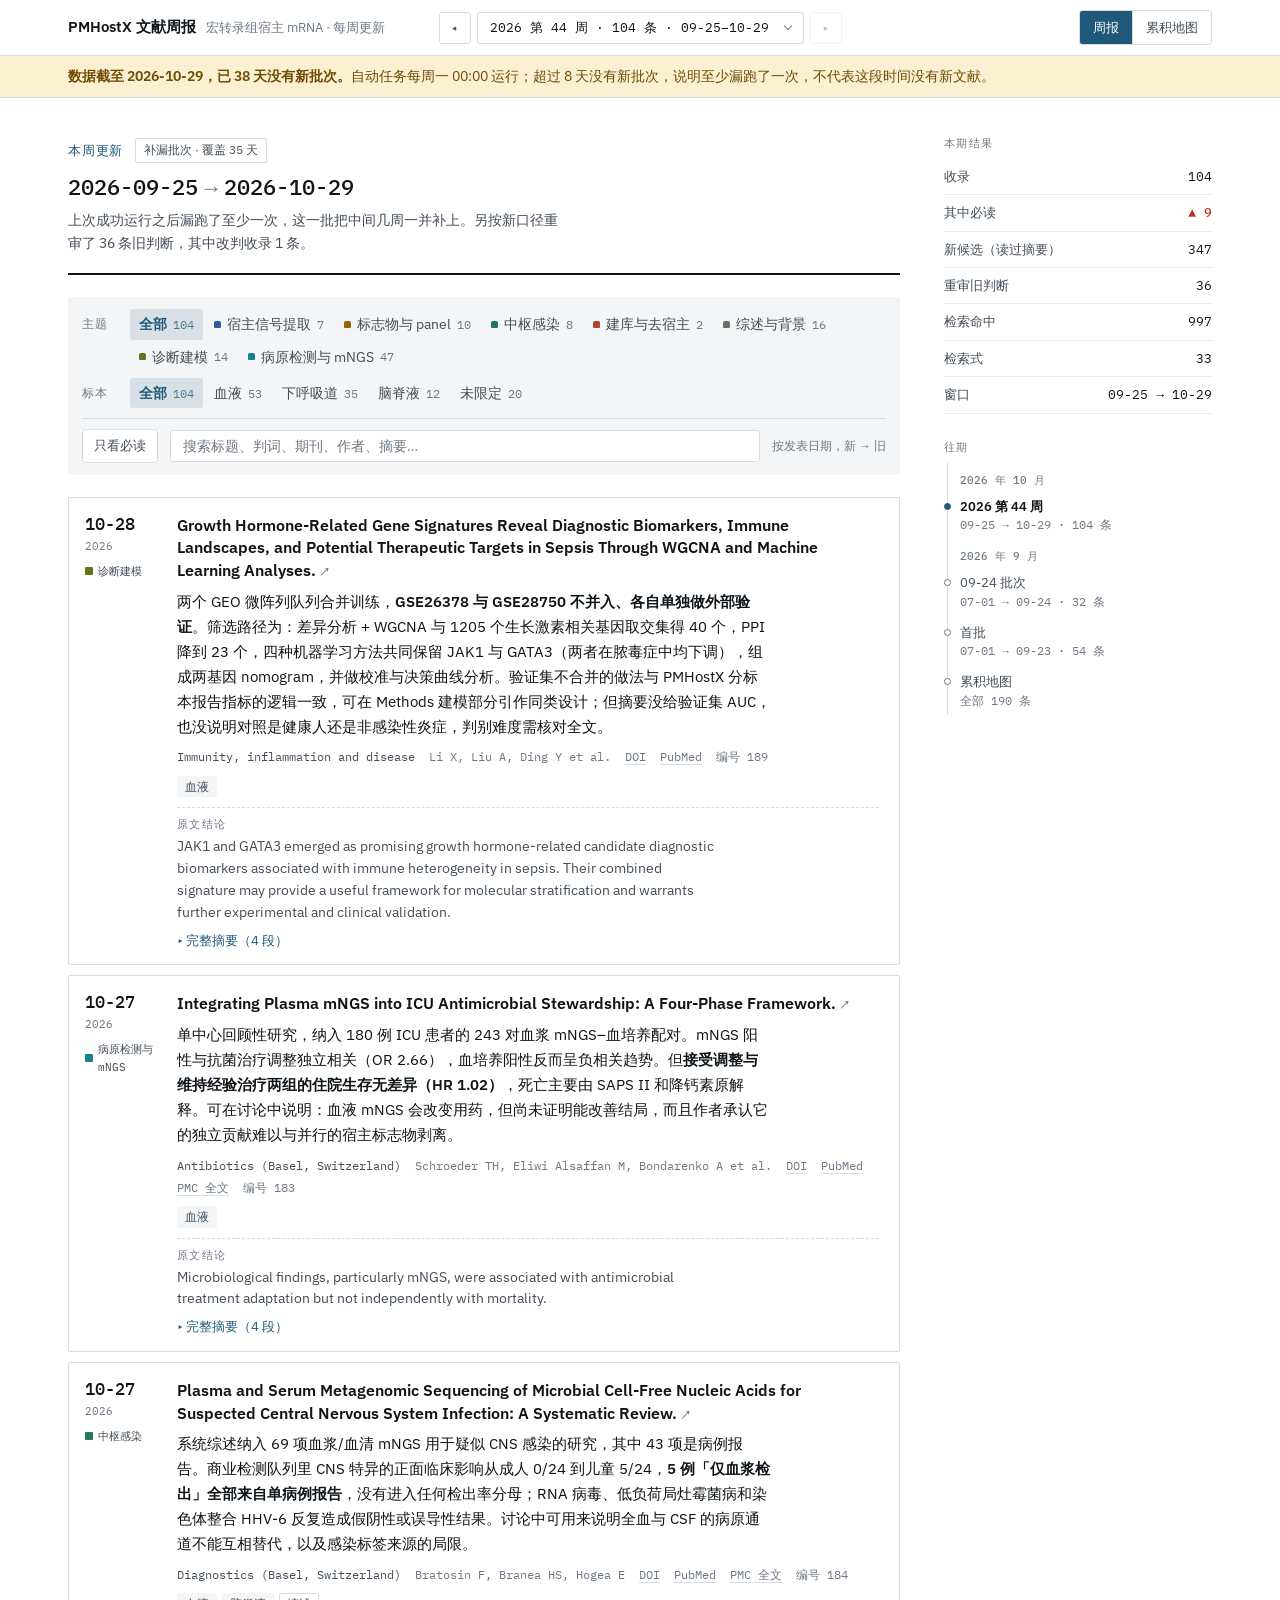
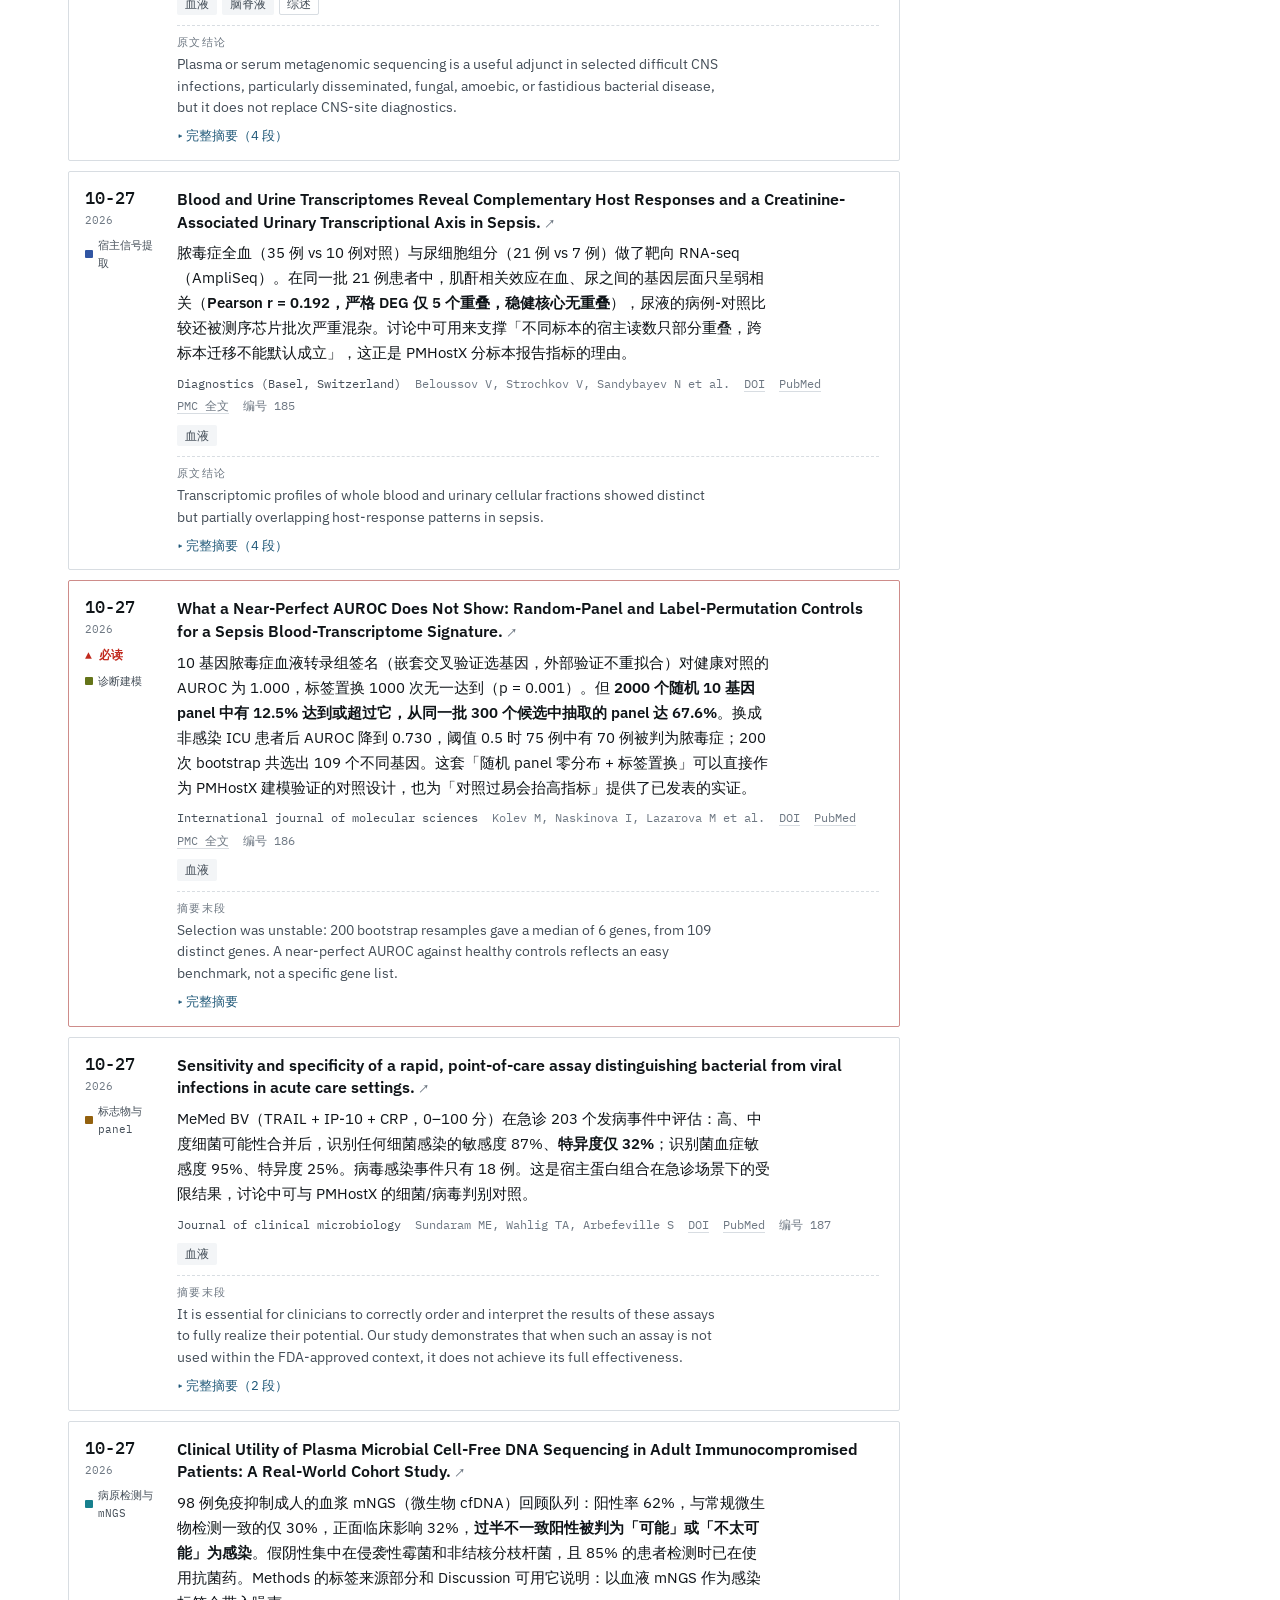
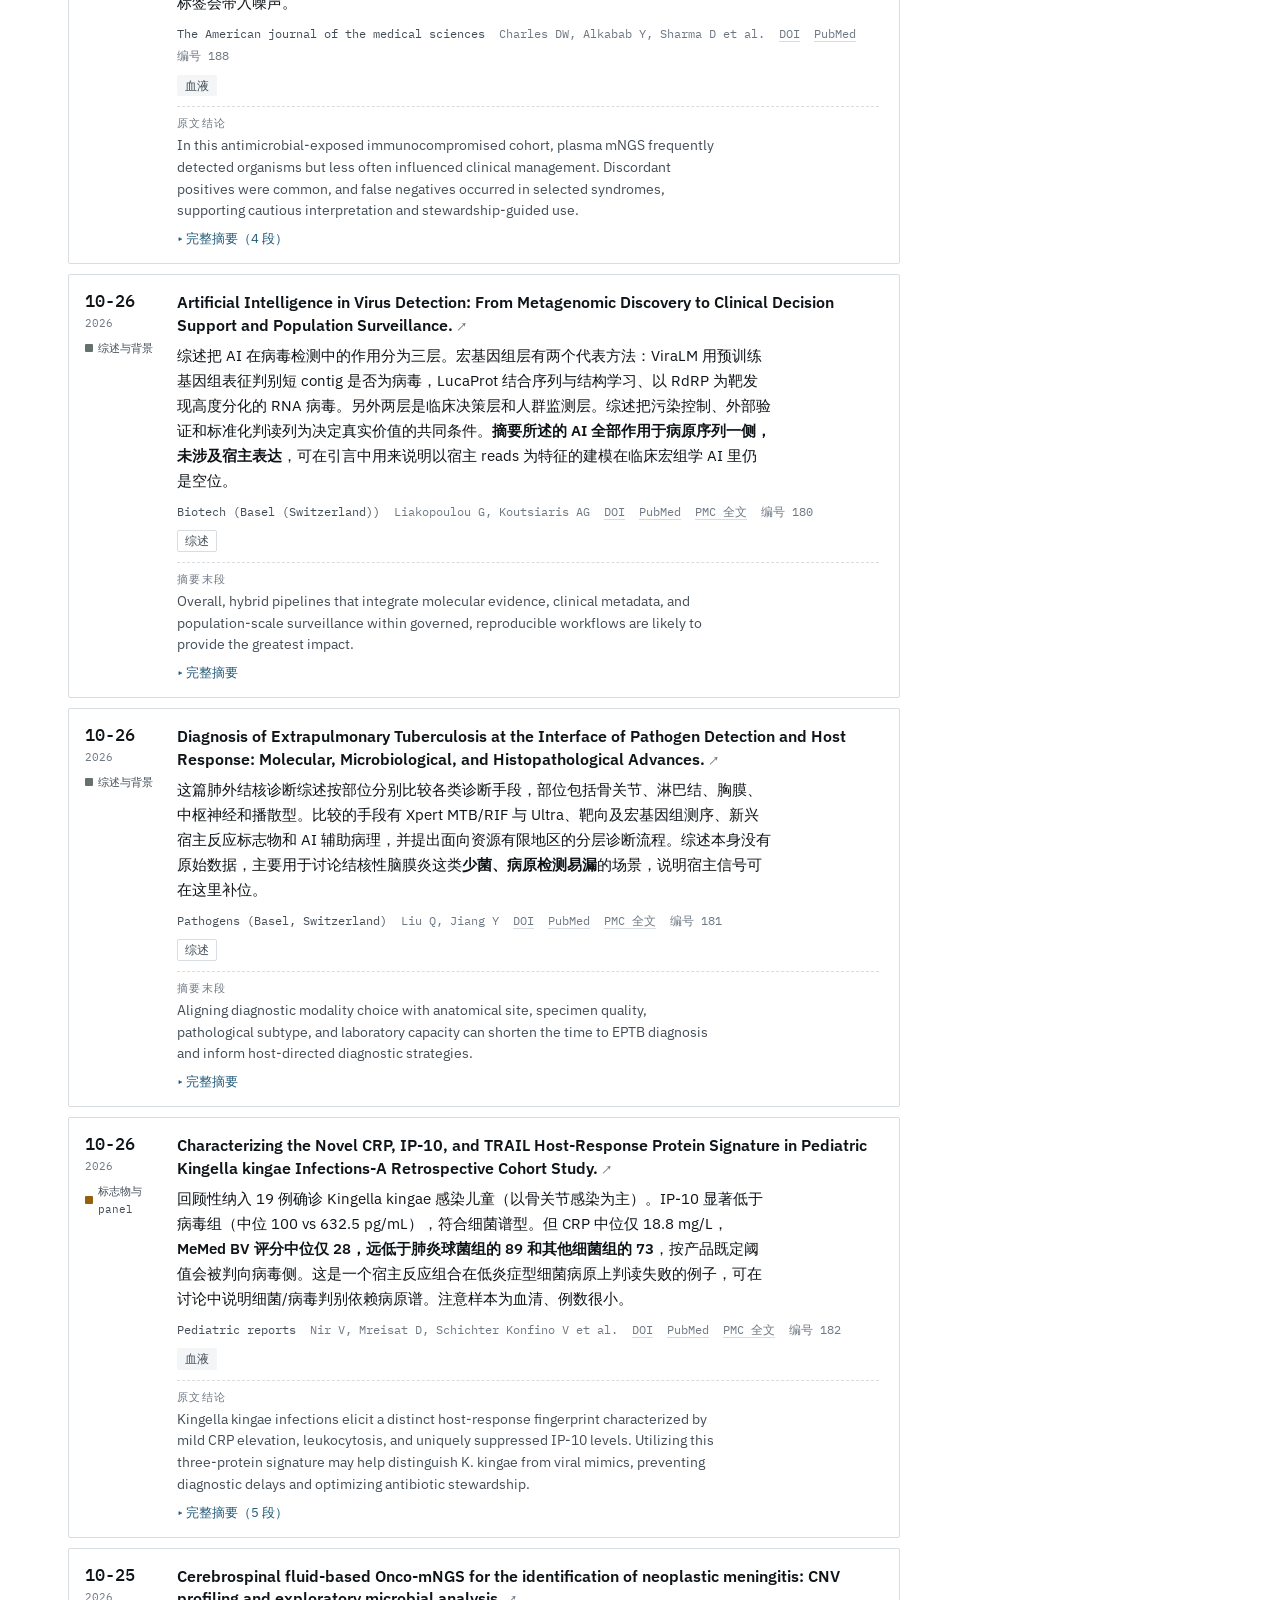
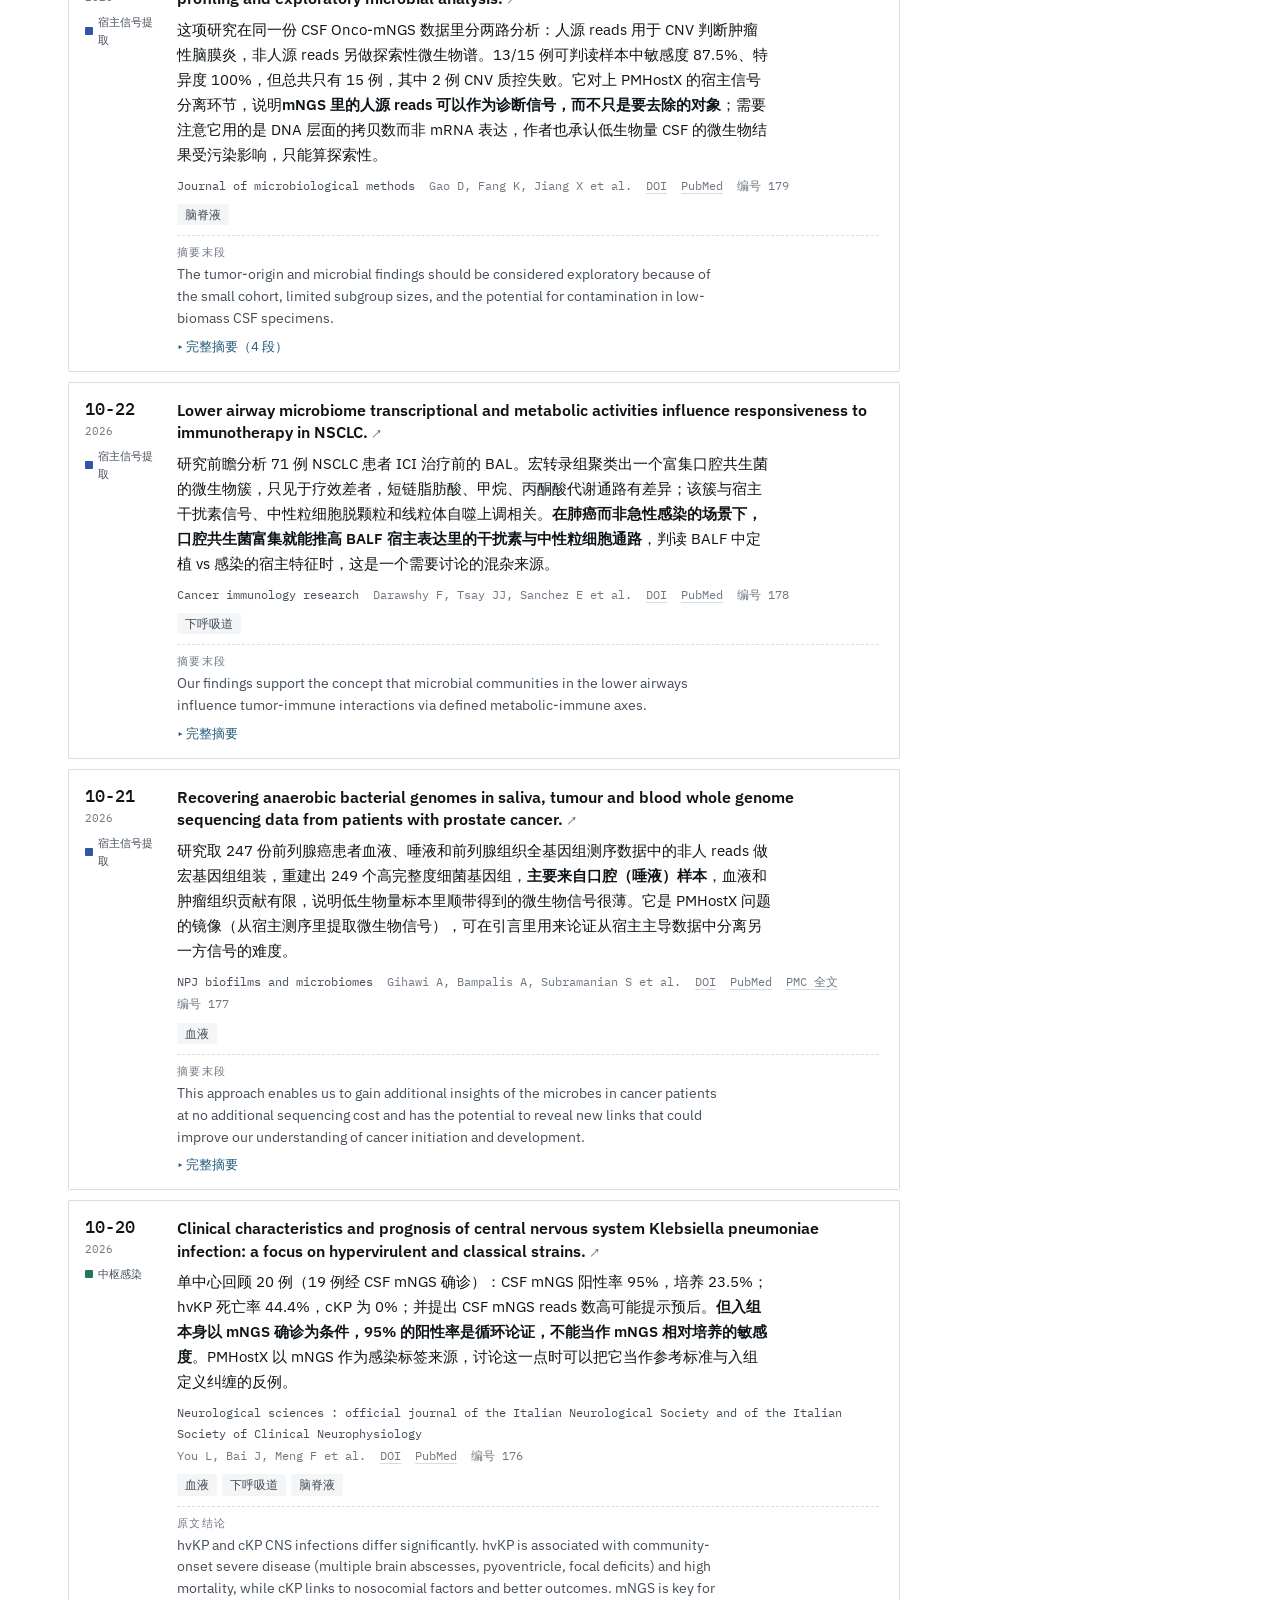
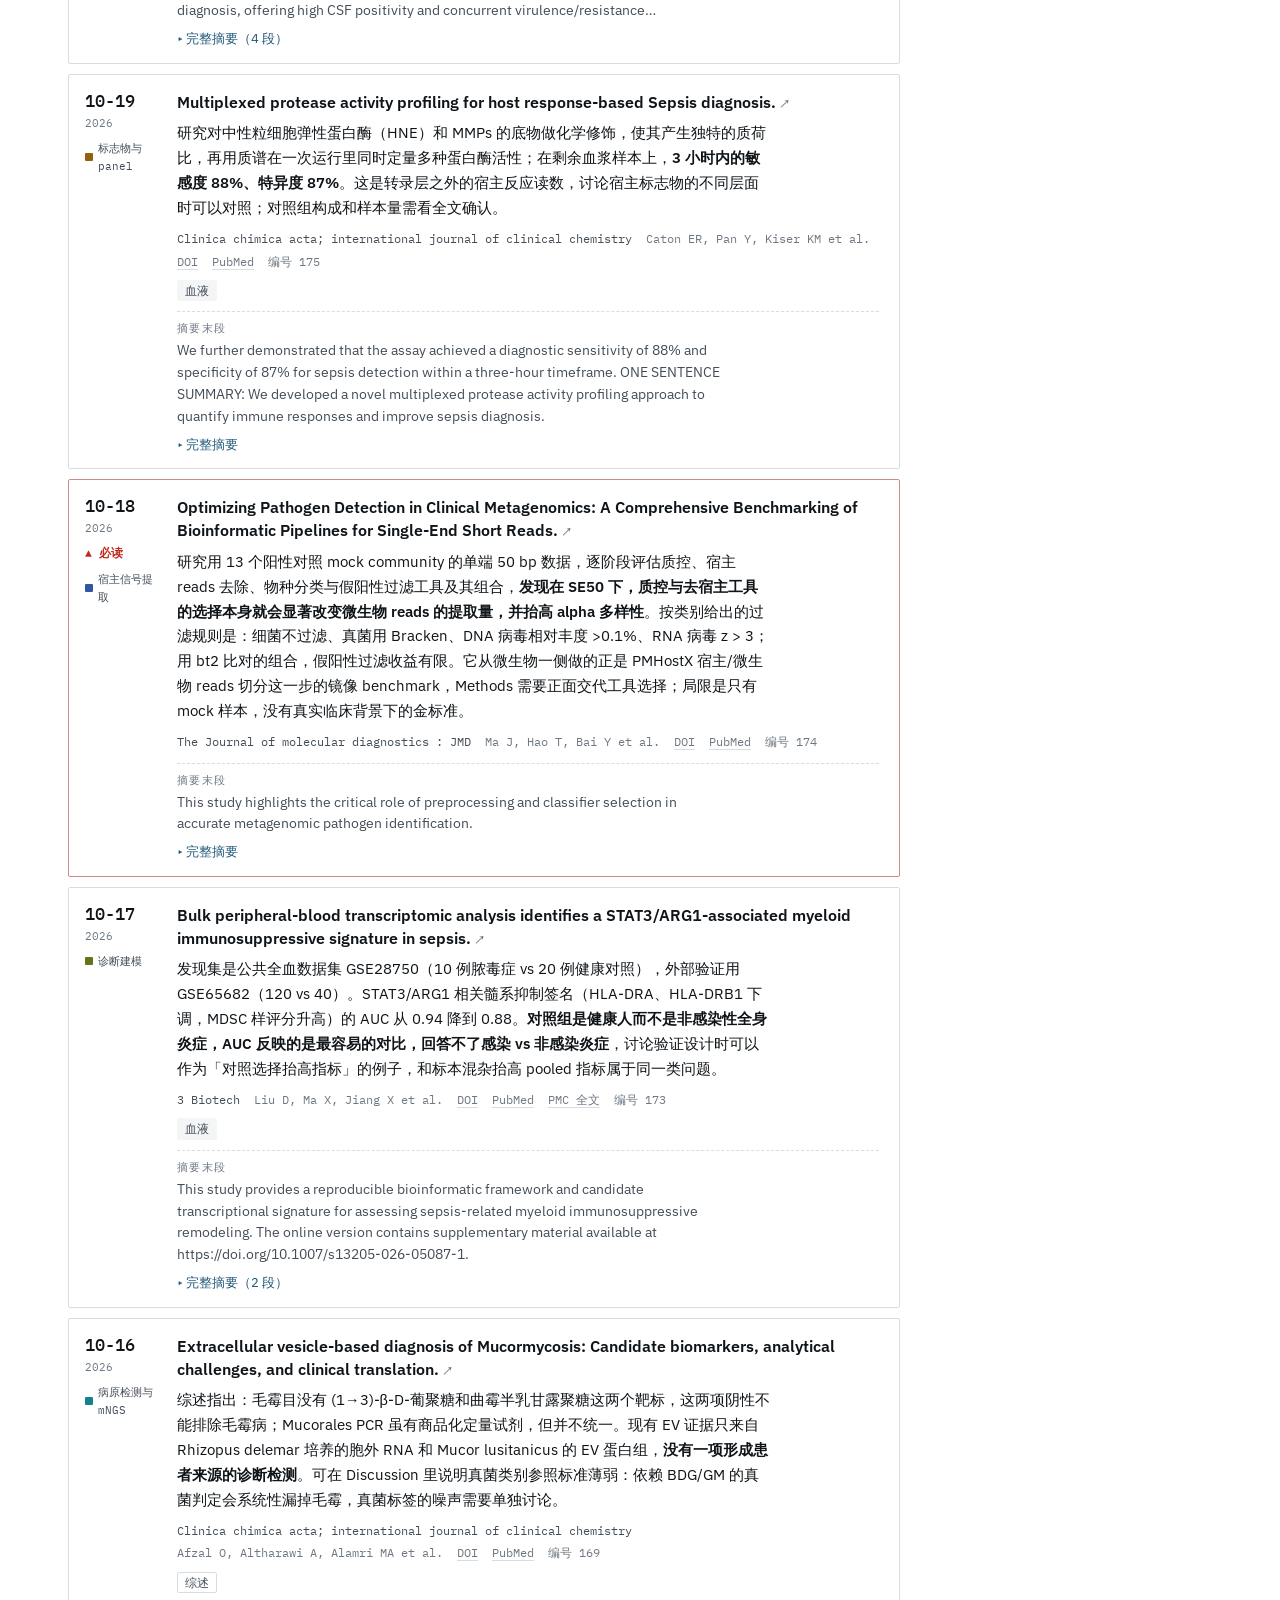
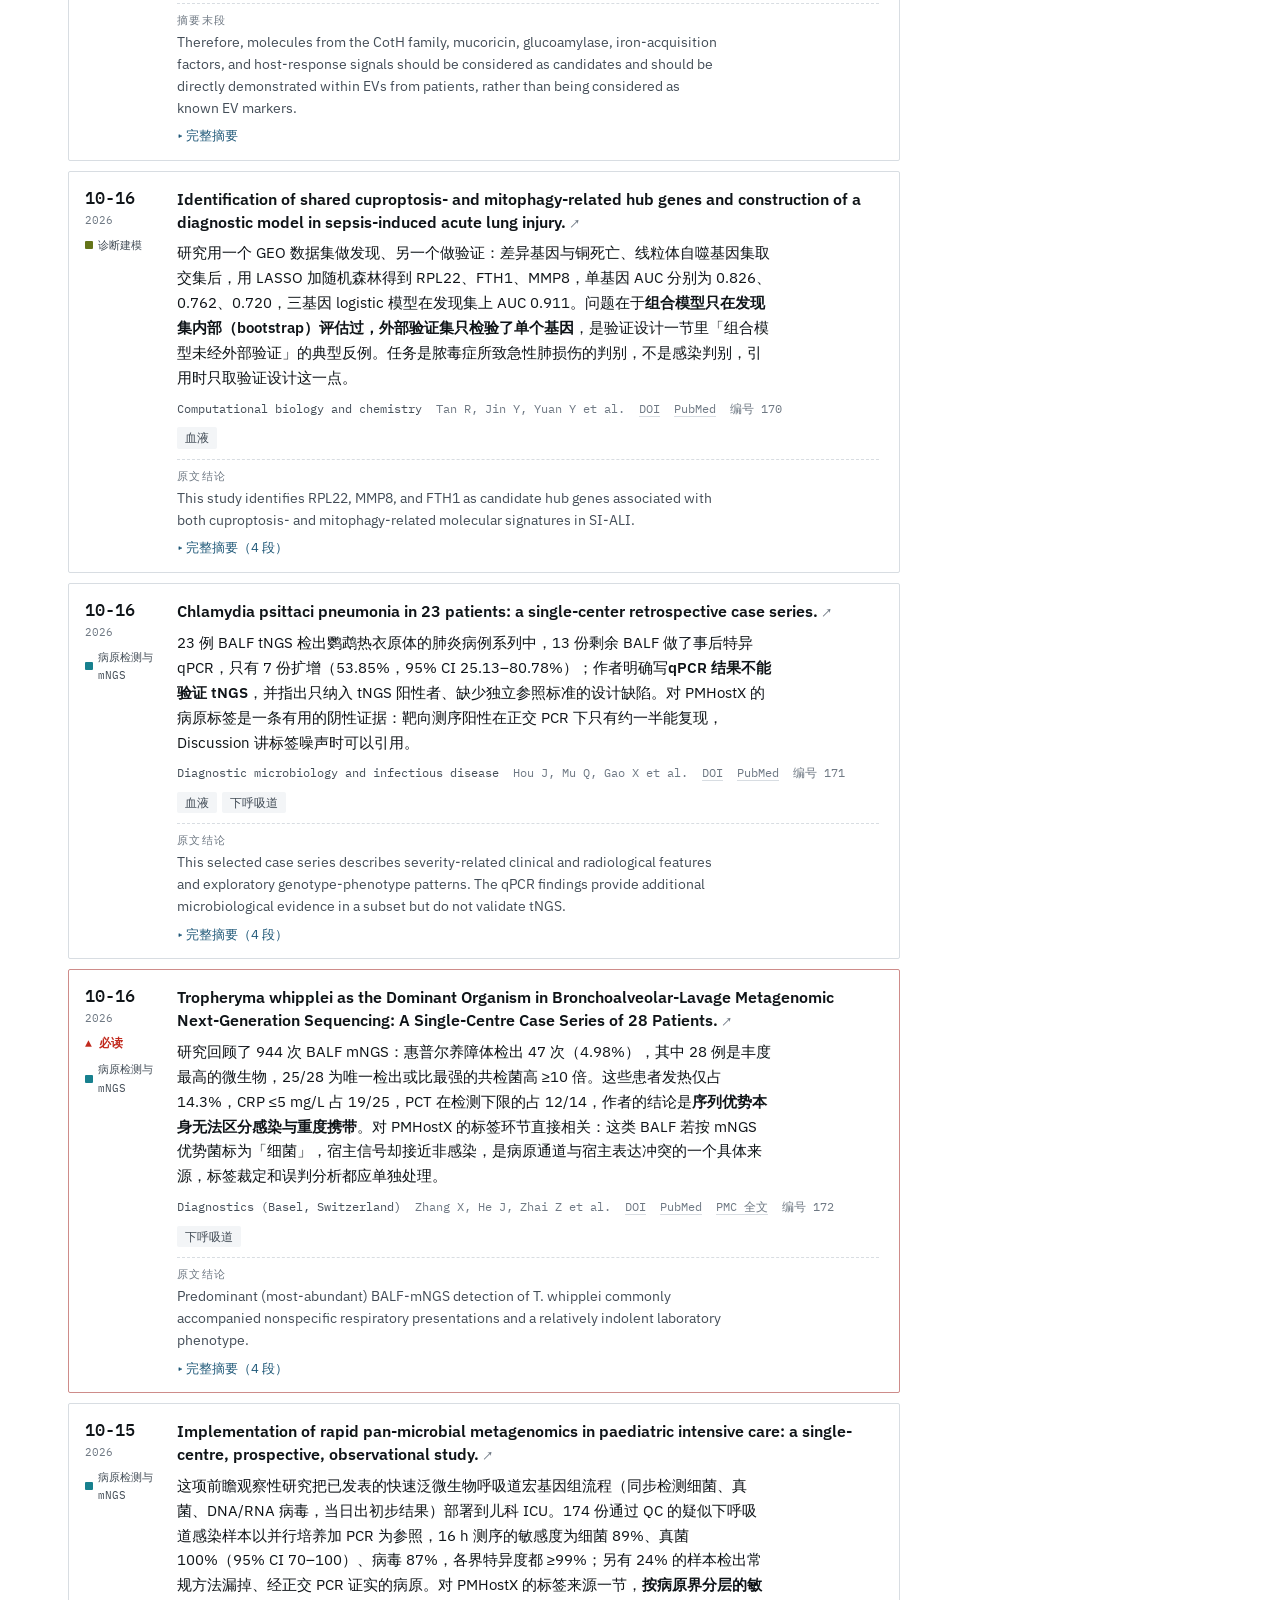
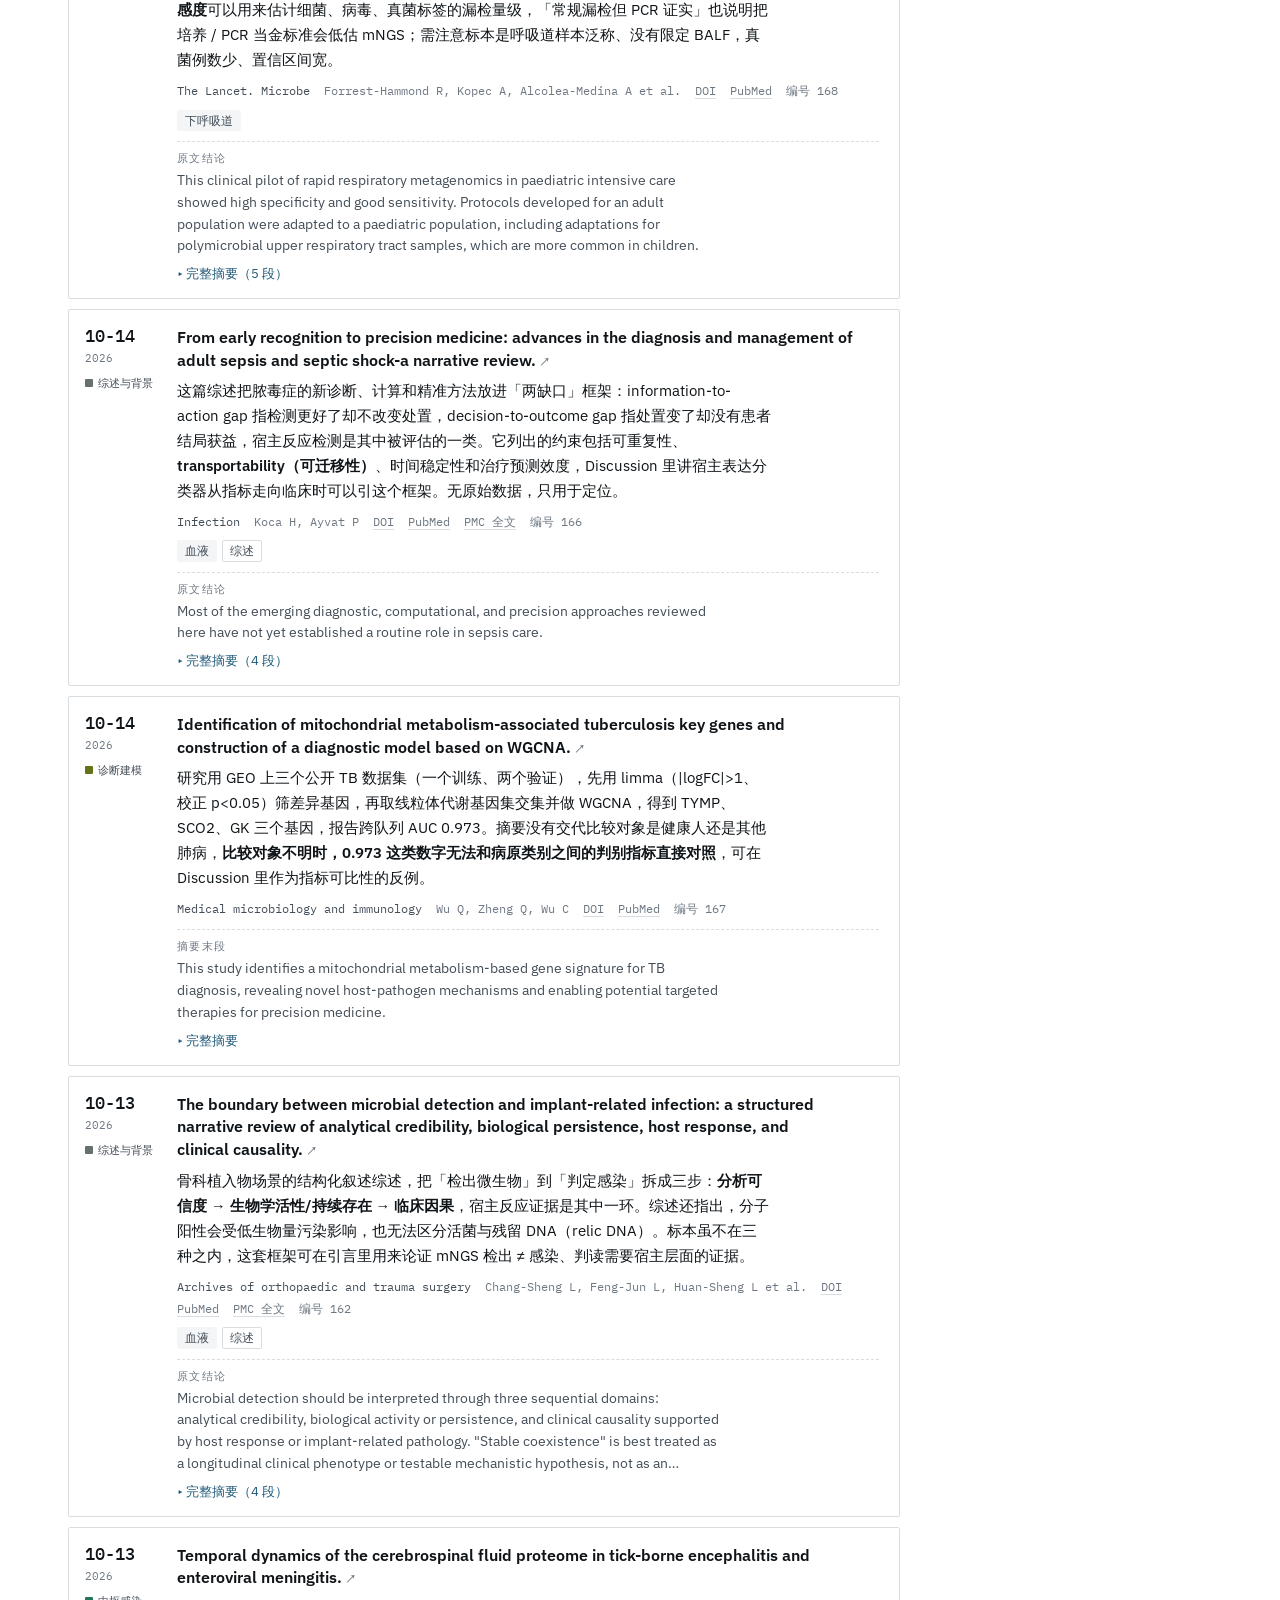
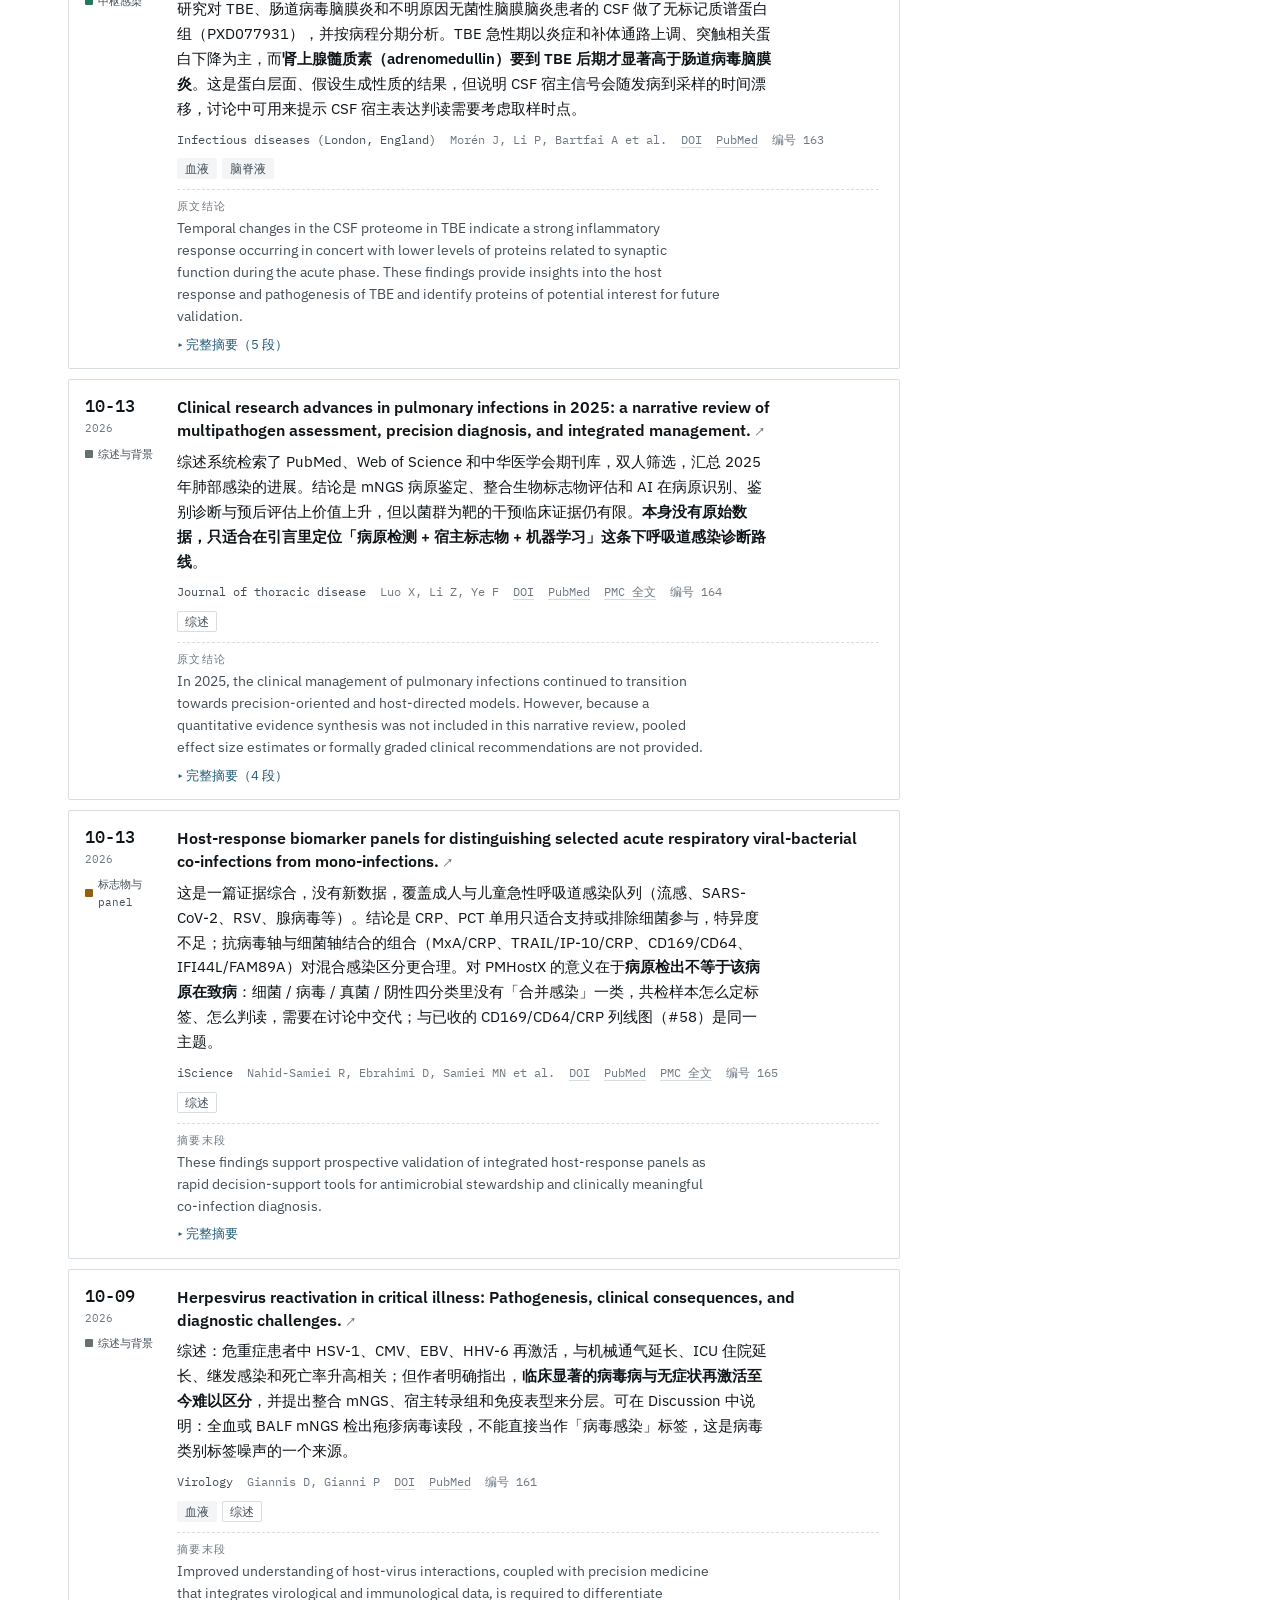
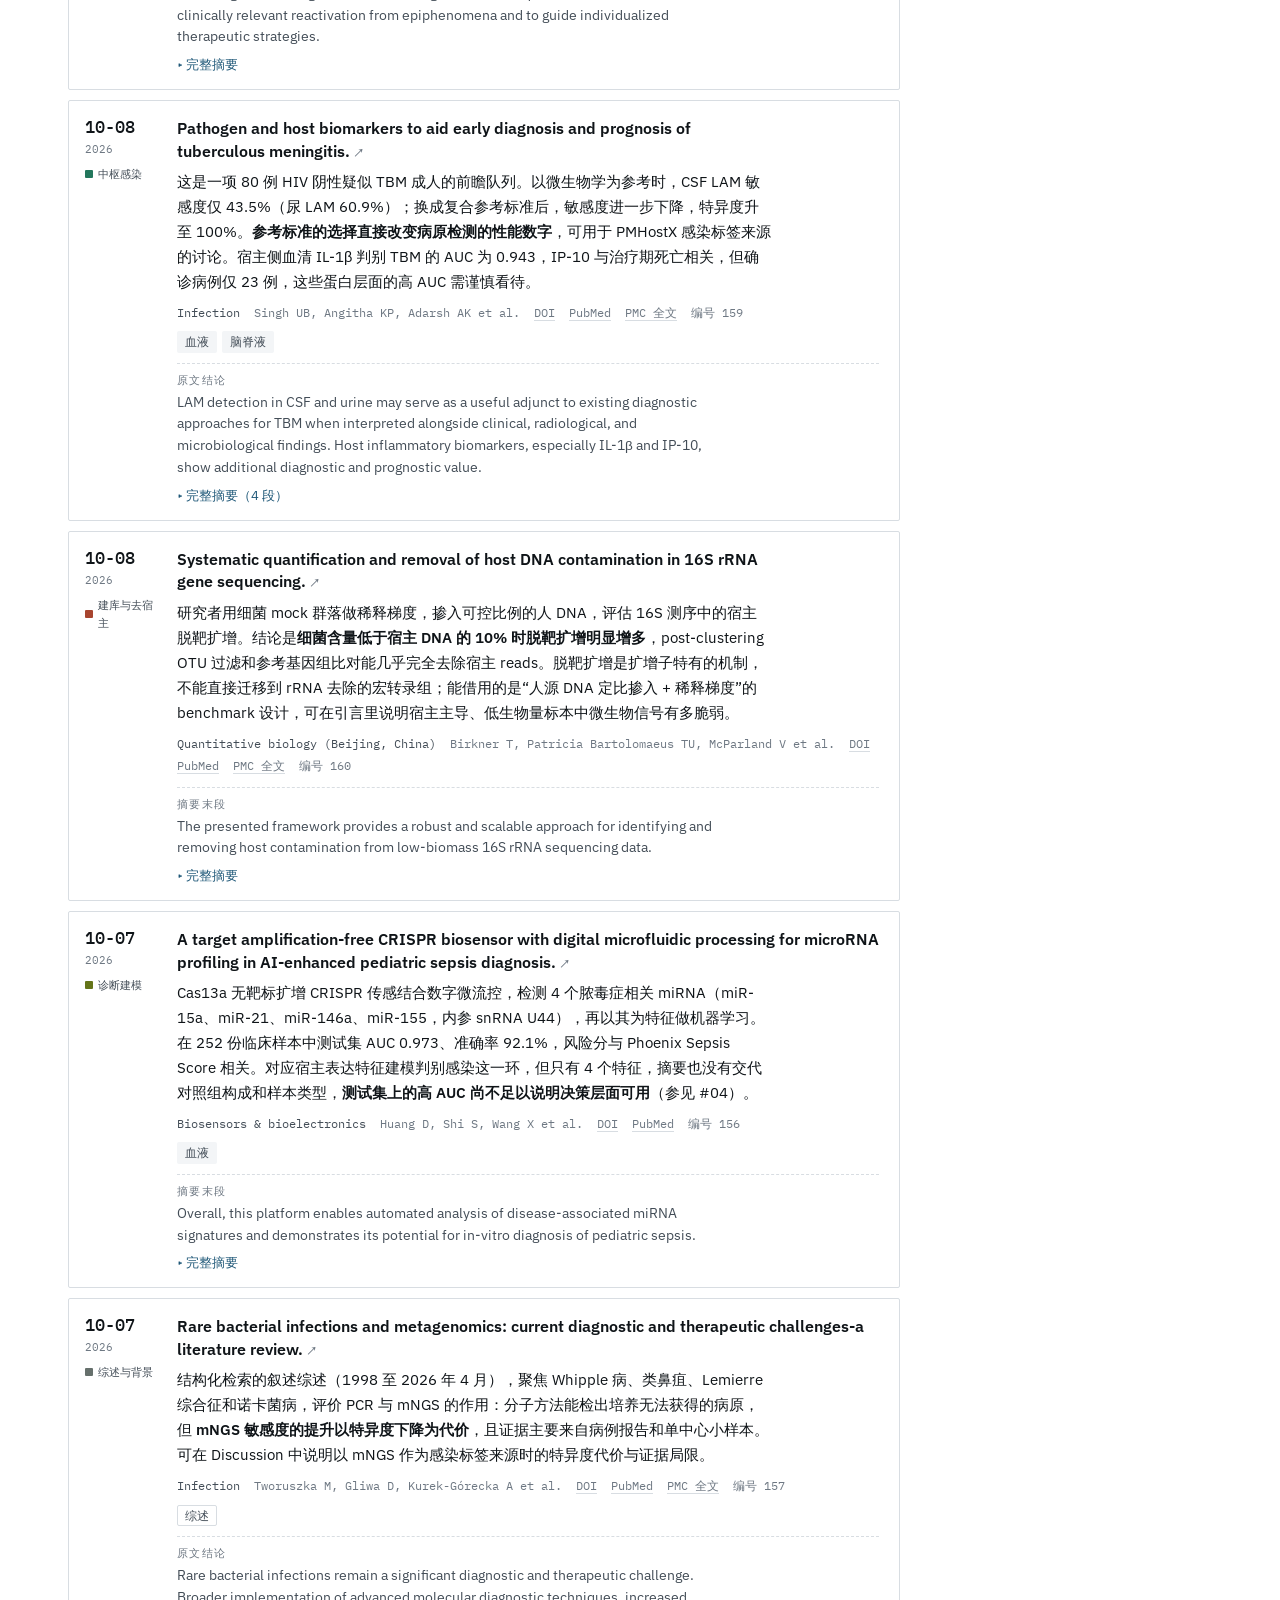
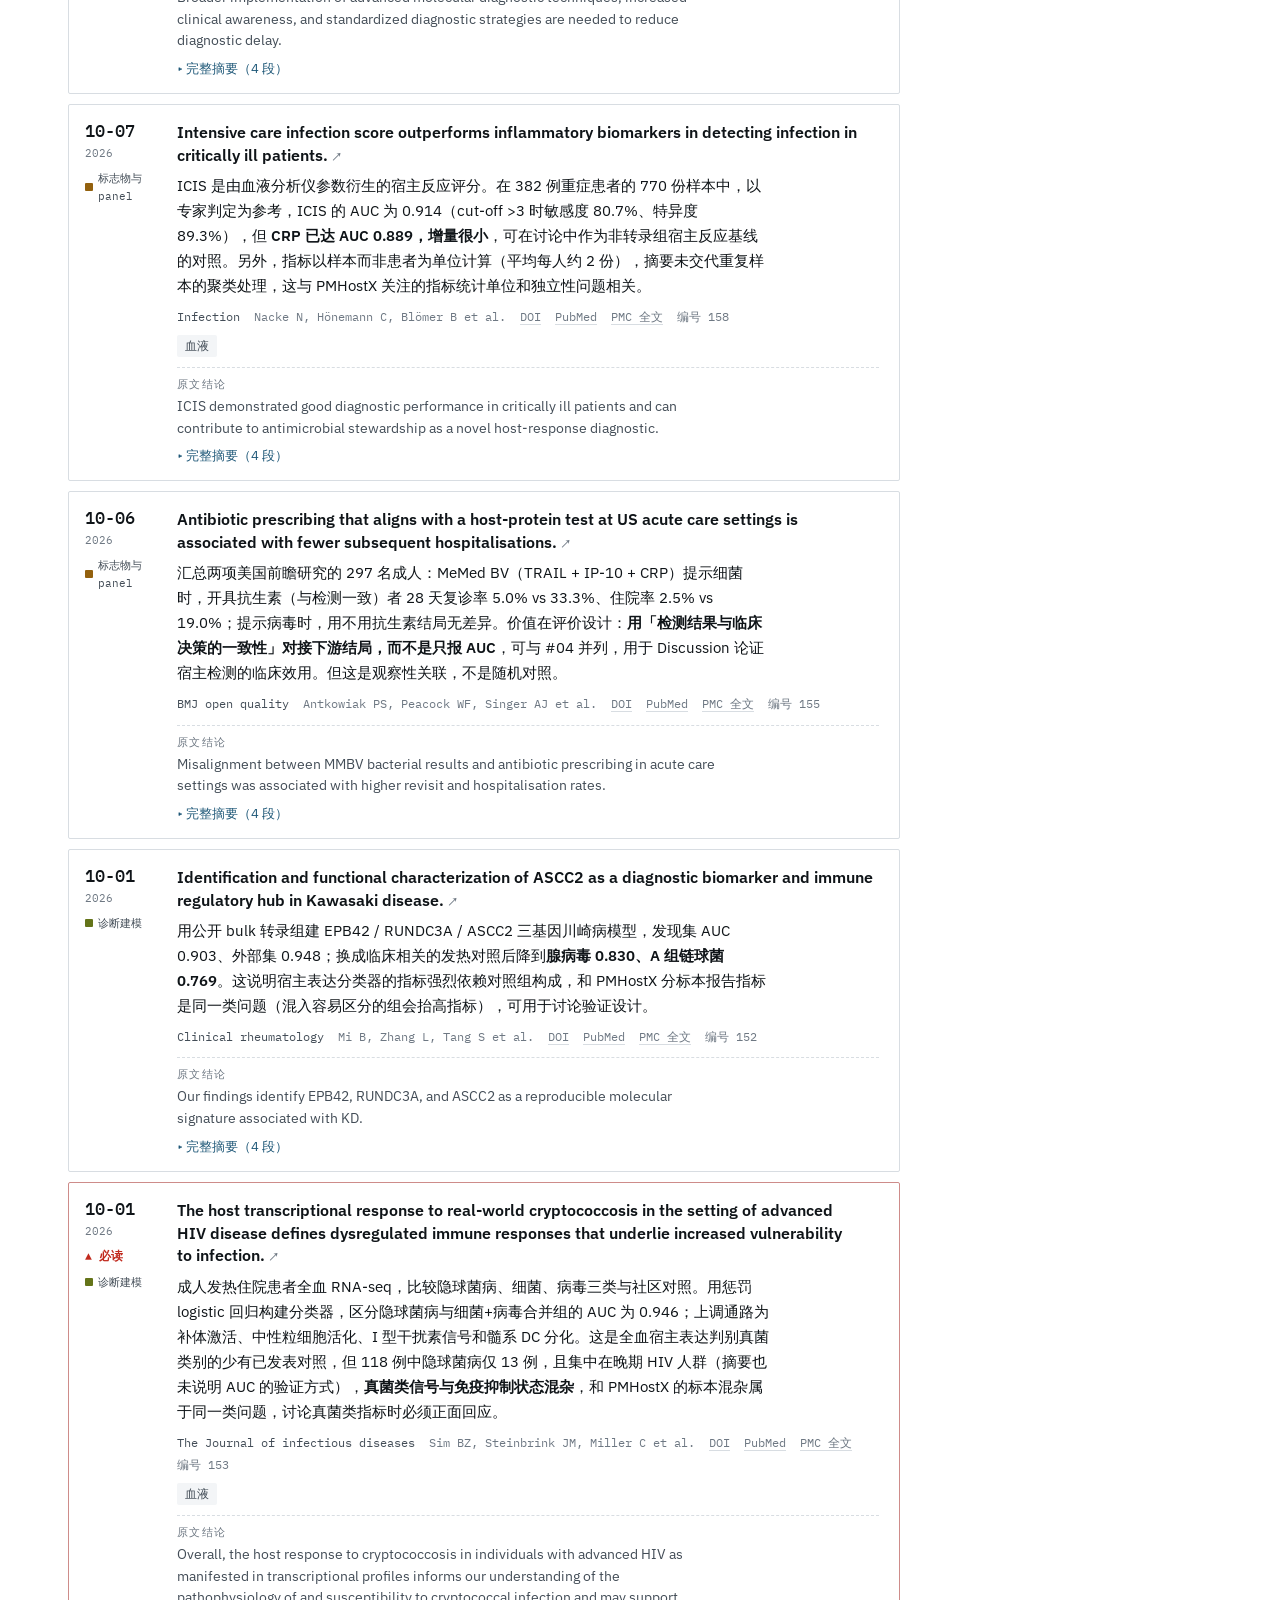
==== commit 88b818fd: "页面手机适配：按 iPhone 13 / SE / Pixel 实测修正 此前只写了窄屏断点、没有在真实视口里看过。用无头 Chromium 按手机尺寸渲染后发现：  - 首屏被控件占满：主题 8 个" ====
--- a/site/index.html
+++ b/site/index.html
@@ -13,7 +13,7 @@
   <a class="brand" href="index.html"><b>PMHostX 文献周报</b><span>宏转录组宿主 mRNA · 每周更新</span></a>
   <div class="stepper">
     <a class="step" href="w/2026-09-24.html" aria-label="较早一期">◂</a>
-    <label class="pick"><select id="pick" aria-label="选择周次"><option value="w/2026-10-29.html" selected>2026 第 44 周 · 09-25–10-29 · 104 条</option><option value="w/2026-09-24.html">09-24 批次 · 回填 · 32 条</option><option value="w/2026-09-23.html">首批 · 回填 · 54 条</option></select></label>
+    <label class="pick"><select id="pick" aria-label="选择周次"><option value="w/2026-10-29.html" selected>2026 第 44 周 · 104 条 · 09-25–10-29</option><option value="w/2026-09-24.html">09-24 批次 · 回填 · 32 条</option><option value="w/2026-09-23.html">首批 · 回填 · 54 条</option></select></label>
     <span class="step" aria-disabled="true" aria-label="较新一期">▸</span>
   </div>
   <nav class="views" aria-label="视图">
@@ -1089,7 +1089,7 @@
 </div>
 <footer class="foot">
   <p>数据来源 PubMed（NCBI E-utilities）· 发表日期取 PubMed 记录的 pubmed / epublish 上线日 · 每周一 00:00（北京时间）自动更新</p>
-  <p>页面生成于 2026-10-29 12:01 · 最近一次成功运行 2026-10-29 · 检索式、判断台账与源码：<a href="https://github.com/Iexplain/pmhostx-paper">github.com/Iexplain/pmhostx-paper</a></p>
+  <p>页面生成于 2026-10-29 12:25 · 最近一次成功运行 2026-10-29 · 检索式、判断台账与源码：<a href="https://github.com/Iexplain/pmhostx-paper">github.com/Iexplain/pmhostx-paper</a></p>
 </footer>
 <script src="assets/app.js"></script>
 </body>
--- a/site/assets/style.css
+++ b/site/assets/style.css
@@ -73,6 +73,7 @@
 /* ---------------------------------------------------------------- 顶栏 */
 .top{
   position:sticky;top:0;z-index:30;
+  background:var(--ground);                                  /* 不支持 color-mix 时的回退 */
   background:color-mix(in srgb,var(--ground) 90%,transparent);
   backdrop-filter:saturate(1.4) blur(10px);-webkit-backdrop-filter:saturate(1.4) blur(10px);
   border-bottom:1px solid var(--line);
@@ -168,7 +169,7 @@
 .opt:hover:not(:disabled){background:var(--surface);color:var(--ink);}
 .opt i{width:7px;height:7px;border-radius:2px 2px 1px 1px;background:var(--gc);flex:none;}
 .opt small{font:11.5px var(--f-mono);color:var(--ink-3);font-variant-numeric:tabular-nums;}
-.opt[aria-pressed="true"]{background:color-mix(in srgb,var(--accent) 13%,transparent);color:var(--accent);font-weight:600;}
+.opt[aria-pressed="true"]{background:var(--surface);background:color-mix(in srgb,var(--accent) 13%,transparent);color:var(--accent);font-weight:600;}
 .opt[aria-pressed="true"] small{color:inherit;opacity:.75;}
 .opt:disabled{opacity:.38;cursor:default;}
 .row2{display:flex;flex-wrap:wrap;align-items:center;gap:8px 12px;margin-top:4px;padding-top:10px;border-top:1px solid var(--line);}
@@ -194,14 +195,14 @@
   display:grid;grid-template-columns:72px minmax(0,1fr);gap:0 20px;
   background:var(--surface);border:1px solid var(--line);border-radius:2px;padding:16px 20px 14px 16px;
 }
-.cb.must-row{border-color:color-mix(in srgb,var(--flag) 45%,var(--line));}
+.cb.must-row{border-color:var(--flag);border-color:color-mix(in srgb,var(--flag) 45%,var(--line));}
 .cb-gut{display:flex;flex-direction:column;gap:7px;padding-top:2px;font-family:var(--f-mono);font-variant-numeric:tabular-nums;}
 .cb-d{font-size:17px;font-weight:500;line-height:1;color:var(--ink);}
 .cb-y{font-size:11px;color:var(--ink-3);margin-top:-3px;}
 .cb-flag{font-size:11.5px;font-weight:600;color:var(--flag);white-space:nowrap;}
 .cb-g{display:inline-flex;align-items:center;gap:5px;font-size:11px;color:var(--ink-2);}
 .cb-g i{width:8px;height:8px;border-radius:1px;background:var(--gc);flex:none;}
-.cb-body{display:grid;gap:8px;min-width:0;}
+.cb-body{display:grid;gap:8px;min-width:0;overflow-wrap:break-word;}
 .cb h3{margin:0;font:600 16px/1.42 var(--f-body);text-wrap:pretty;}
 .cb h3 a{text-decoration:none;}
 .cb h3 a:hover{text-decoration:underline;text-decoration-thickness:1px;text-underline-offset:3px;}
@@ -210,8 +211,8 @@
 .why strong,.why b{font-weight:600;color:var(--ink);}
 .meta{display:flex;flex-wrap:wrap;gap:2px 14px;font:12px/1.7 var(--f-mono);color:var(--ink-3);font-variant-numeric:tabular-nums;}
 .meta .j{color:var(--ink-2);}
-.meta a{text-decoration:none;border-bottom:1px solid var(--line);}
-.meta a:hover{color:var(--ink);border-bottom-color:var(--ink-3);}
+.meta a{text-decoration:underline;text-decoration-color:var(--line);text-underline-offset:3px;}
+.meta a:hover{color:var(--ink);text-decoration-color:var(--ink-3);}
 .cb-tags{display:flex;flex-wrap:wrap;gap:5px;}
 .tag{font-size:11.5px;line-height:1.5;padding:1px 7px;border-radius:2px;border:1px solid var(--line);color:var(--ink-2);white-space:nowrap;}
 .tag.sp{background:var(--surface-2);border-color:transparent;}
@@ -265,21 +266,47 @@
 .foot p{margin:0 0 4px;font:12px/1.8 var(--f-mono);color:var(--ink-3);font-variant-numeric:tabular-nums;}
 .foot a{color:var(--ink-2);}
 
-/* ---------------------------------------------------------------- 窄屏 */
+/* ---------------------------------------------------------------- 窄屏
+   2026-10-29 在 iPhone 13（390×844）上实测后定的：
+   - 顶栏不再吸顶：两行共 104px，吸顶时一直占掉屏幕的 12%；周次切换在页首，往期列表在页尾
+   - 筛选项单行横向滑动：主题 8 个选项原本折成 3 行，筛选区 281px，首张卡片要到 y≈600 才出现
+   - 输入框、下拉 16px：iOS Safari 对小于 16px 的输入框聚焦时会自动放大整页
+   - 可点元素至少约 40px 高（筛选项、摘要展开、DOI / PubMed 链接原本只有 20–28px） */
 @media (max-width:900px){
+  .top{position:static;}
+  .top-in{grid-template-columns:1fr auto;padding:10px 16px;gap:10px 12px;}
+  .brand span{display:none;}
+  .views a{padding:9px 14px;}
+  .stepper{grid-column:1 / -1;grid-row:2;}
+  .step{width:40px;height:40px;}
+  .pick{flex:1;min-width:0;}
+  .pick select{width:100%;min-width:0;height:40px;font-family:var(--f-body);font-size:16px;}
+  .stale div{padding:9px 16px;}
+
   .shell{grid-template-columns:minmax(0,1fr);gap:0;padding:0 16px;}
-  .rail{position:static;max-height:none;padding-top:28px;}
-  .top-in{grid-template-columns:1fr auto;padding:10px 16px;}
-  .brand span{display:none;}
-  .stepper{grid-column:1 / -1;grid-row:2;}
-  .pick{flex:1;} .pick select{width:100%;min-width:0;}
-  .stale div{padding:9px 16px;}
-  .cb{grid-template-columns:1fr;gap:10px;}
+  .main{padding-top:24px;}
+  .rail{position:static;max-height:none;padding-top:32px;}
+  .wk{margin-bottom:16px;}
+
+  .tools{padding:10px 0 12px;gap:4px;margin-left:-16px;margin-right:-16px;border-radius:0;}
+  .facet{grid-template-columns:44px minmax(0,1fr);align-items:center;gap:0;}
+  .fl{padding:0 0 0 16px;}
+  .opts{flex-wrap:nowrap;overflow-x:auto;gap:4px;padding:2px 16px 2px 0;
+        scrollbar-width:none;-webkit-overflow-scrolling:touch;overscroll-behavior-x:contain;}
+  .opts::-webkit-scrollbar{display:none;}
+  .opt{flex:none;white-space:nowrap;padding:9px 12px;font-size:14px;}
+  .row2{padding:10px 16px 0;margin-top:6px;}
+  .toggle{min-height:40px;}
+  .search{height:40px;font-size:16px;flex:1 1 140px;}
+  .sortnote{display:none;}
+
+  .cb{grid-template-columns:1fr;gap:10px;padding:14px 14px 12px;}
   .cb-gut{flex-direction:row;flex-wrap:wrap;align-items:baseline;gap:6px 12px;}
   .cb-y{margin:0;}
-  .facet{grid-template-columns:minmax(0,1fr);gap:2px;}
-  .fl{padding-top:0;}
-  .sortnote{margin-left:0;}
+  .meta a{padding:10px 0;margin:-10px 0;}   /* 扩大点按区域，负外边距抵消，不影响这一行的排版 */
+  .abs details summary{padding:8px 0;}
+  .abs-full{padding:12px;}
+
   .foot{padding:22px 16px 40px;}
 }
 @media (prefers-reduced-motion:reduce){*{transition:none!important;scroll-behavior:auto!important;}}
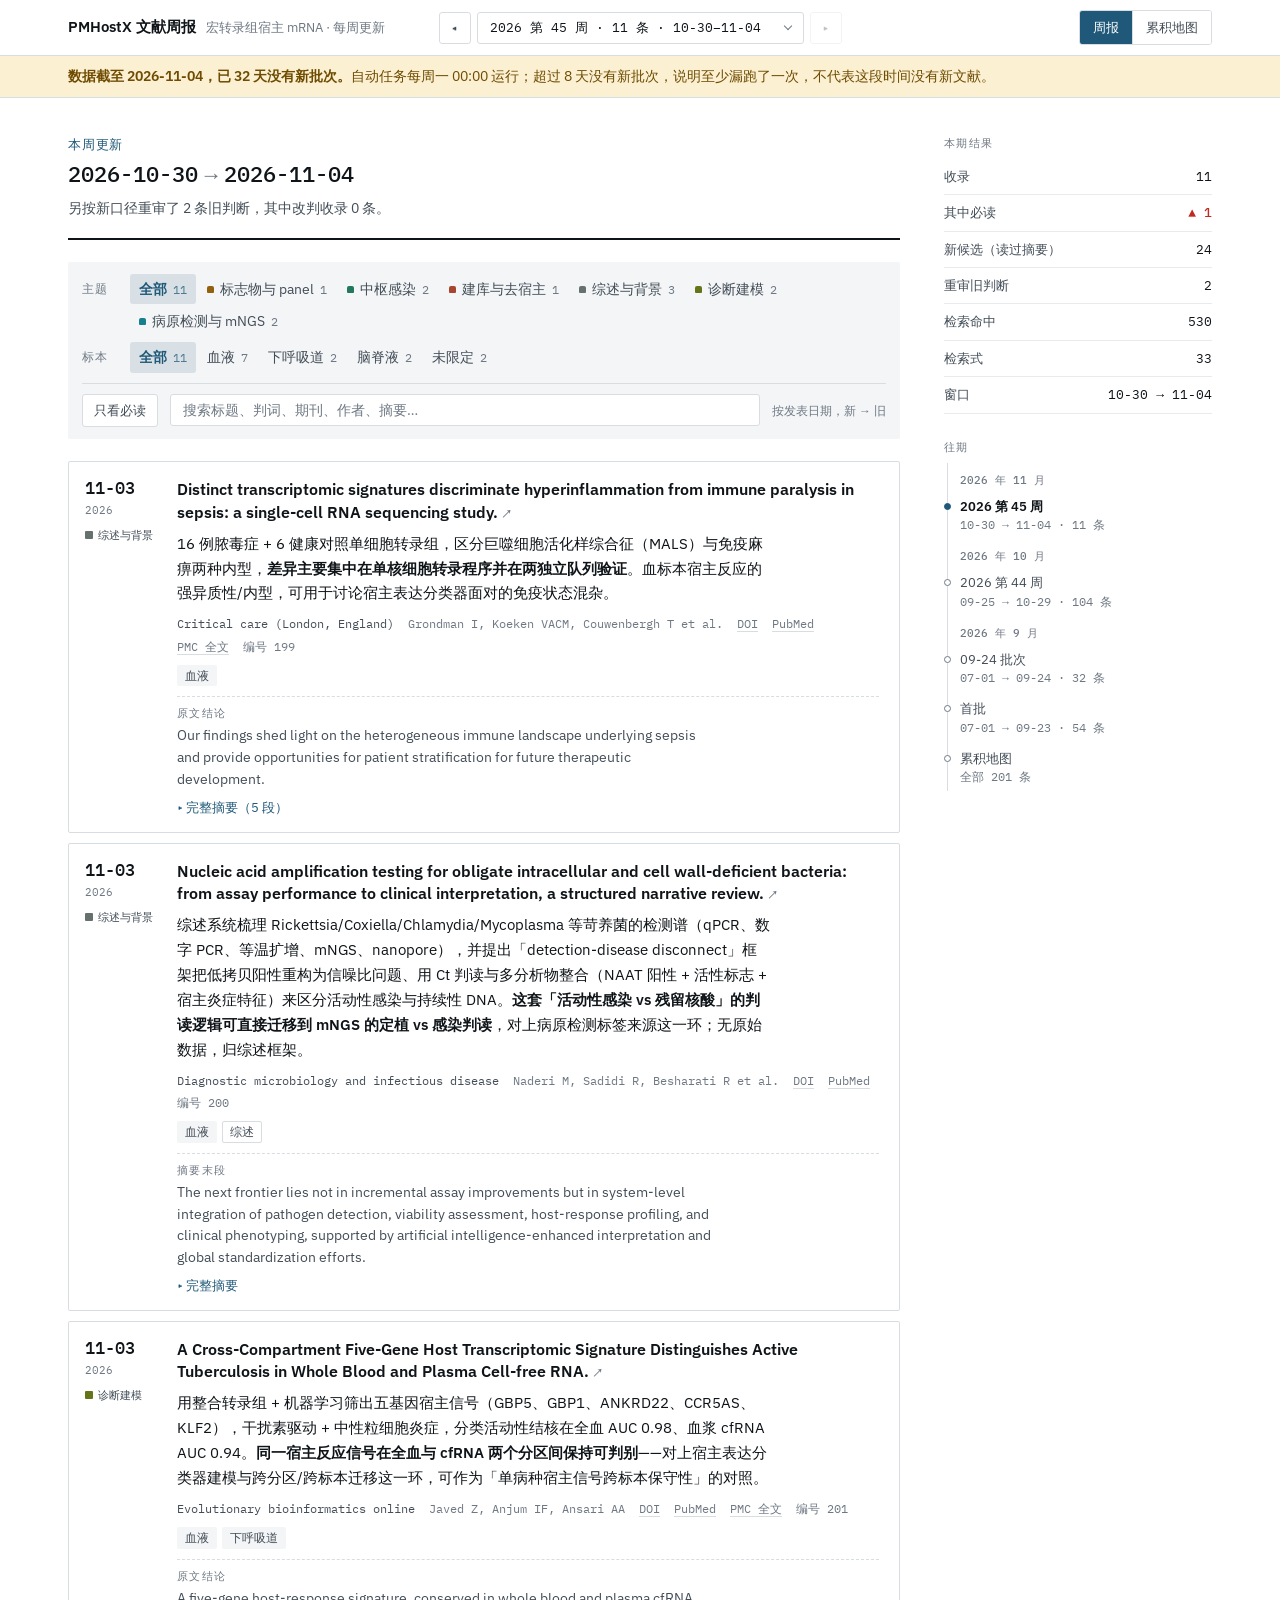
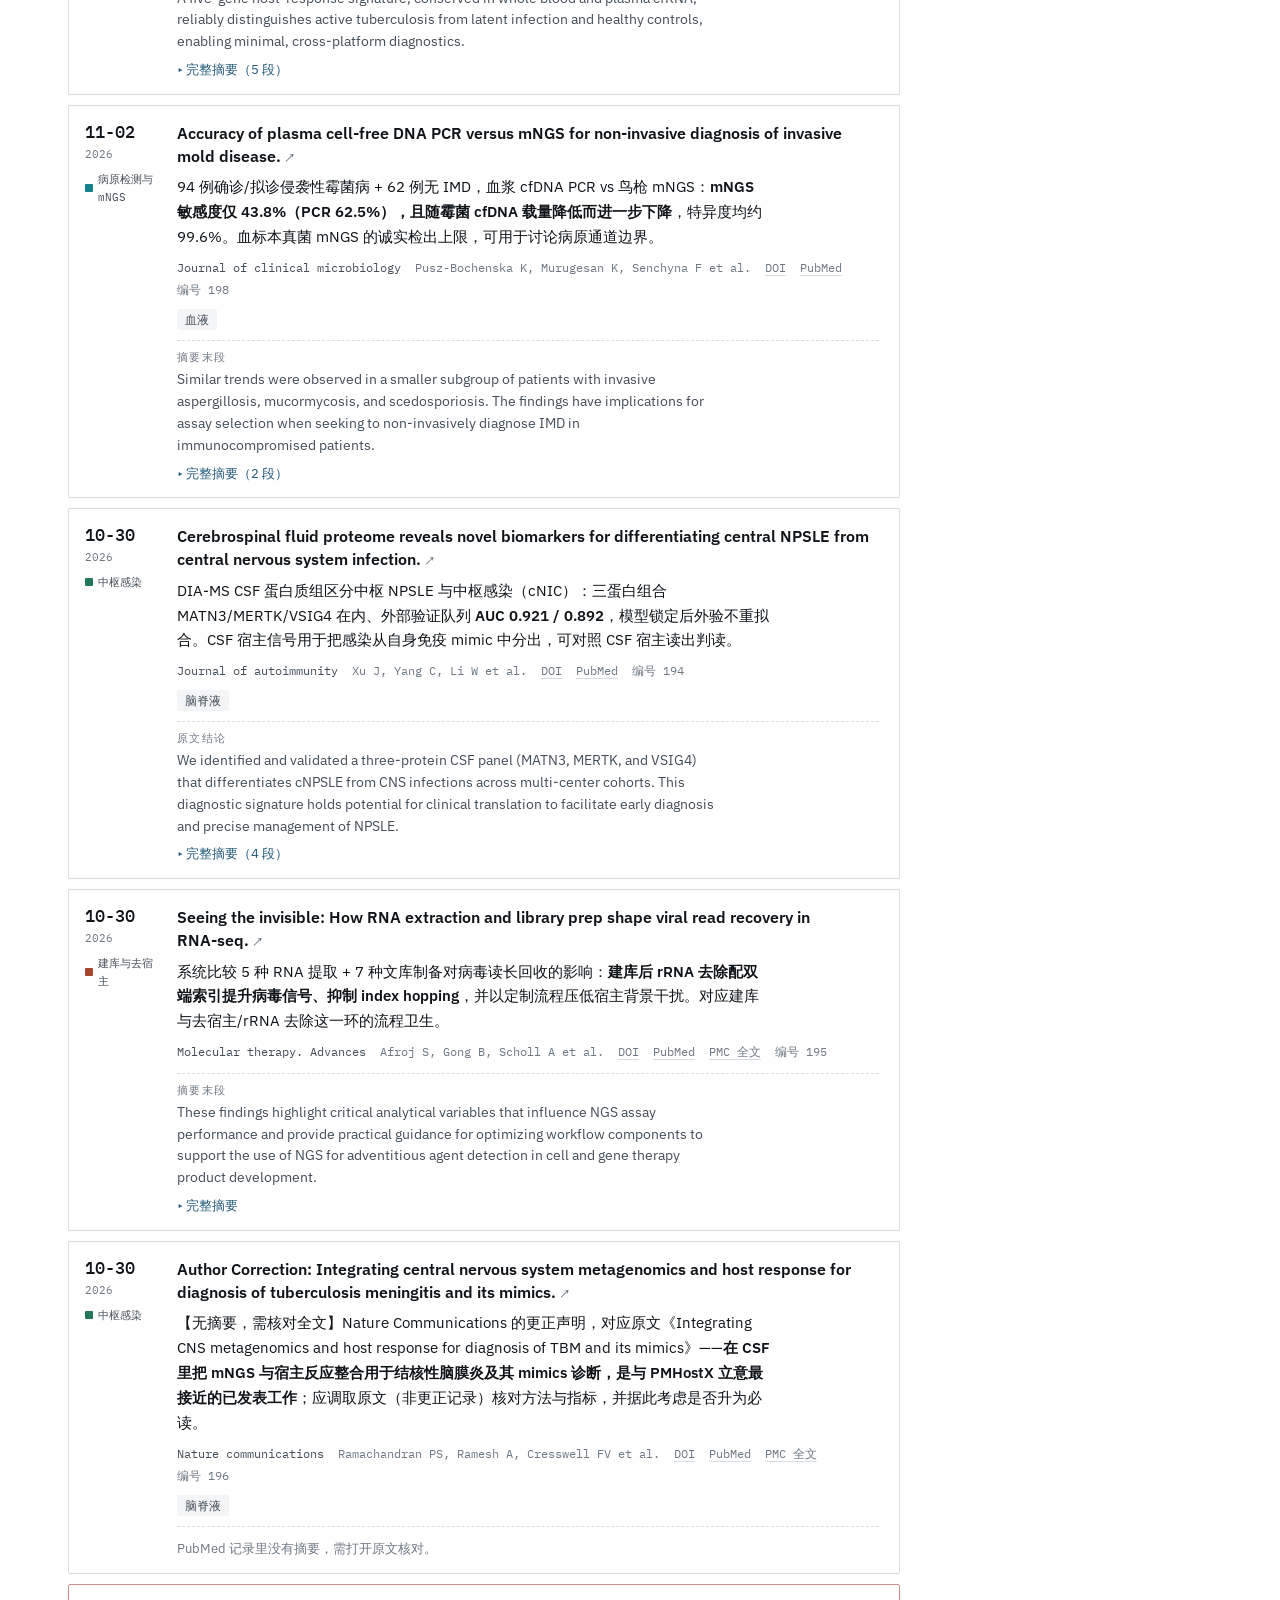
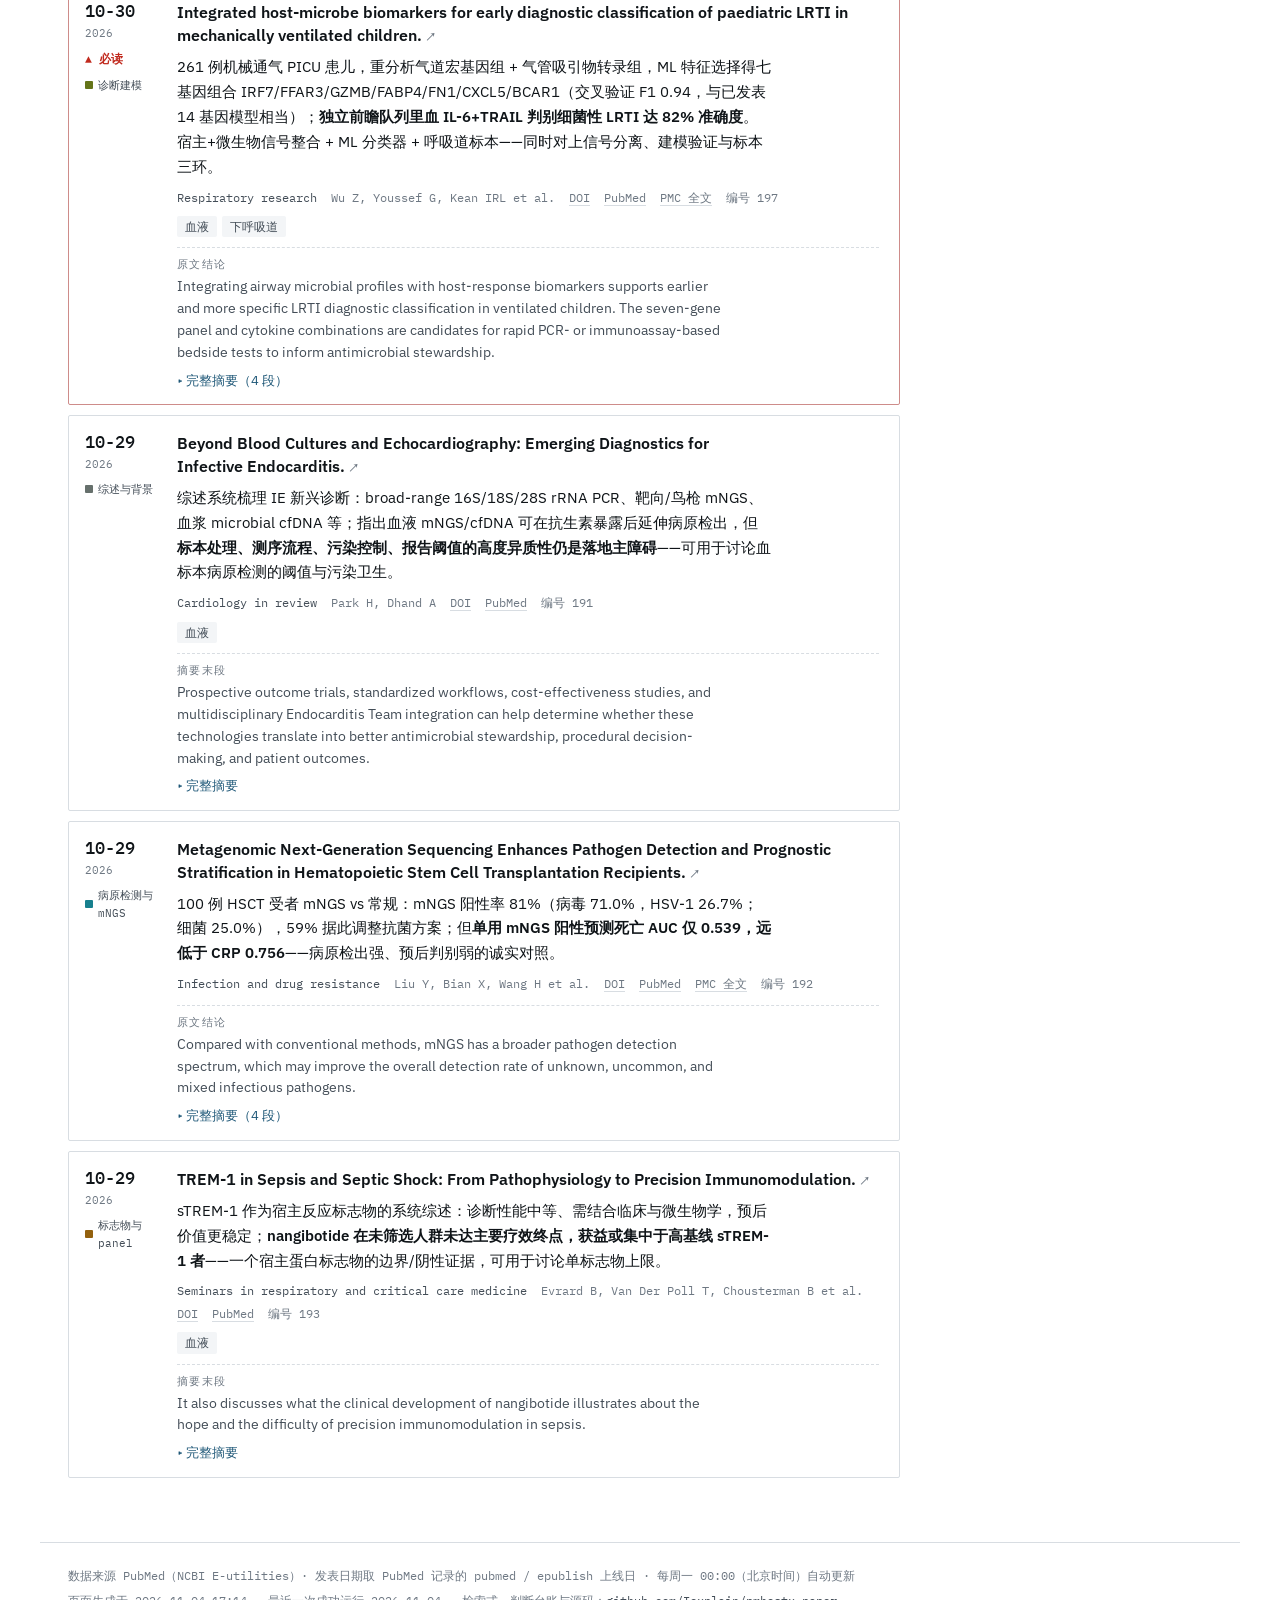
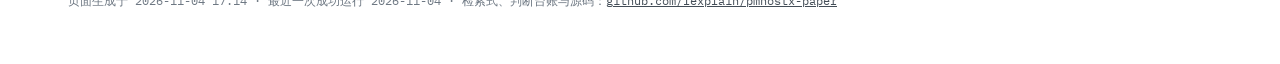
==== commit 64eff999: "文献增量 2026-11-04：收录 11 条（新候选 24，重审 2） 窗口 2026-10-30 → 2026-11-04（2026-W45）· 不收 12 · 跳过 1 · 重审改判收录 0 由" ====
--- a/site/index.html
+++ b/site/index.html
@@ -4,7 +4,7 @@
 <meta name="viewport" content="width=device-width, initial-scale=1">
 <meta name="color-scheme" content="light dark">
 <title>PMHostX 文献周报</title>
-<meta name="description" content="PMHostX 文献周报 2026 第 44 周（2026-09-25 至 2026-10-29）：收录 104 条。">
+<meta name="description" content="PMHostX 文献周报 2026 第 45 周（2026-10-30 至 2026-11-04）：收录 11 条。">
 <link rel="icon" href="data:image/svg+xml,<svg xmlns='http://www.w3.org/2000/svg' viewBox='0 0 100 100'><text y='.9em' font-size='90'>🧬</text></svg>">
 <link rel="preload" href="fonts/plex-sans-latin.woff2" as="font" type="font/woff2" crossorigin>
 <link rel="stylesheet" href="assets/style.css">
@@ -12,8 +12,8 @@
 <header class="top"><div class="top-in">
   <a class="brand" href="index.html"><b>PMHostX 文献周报</b><span>宏转录组宿主 mRNA · 每周更新</span></a>
   <div class="stepper">
-    <a class="step" href="w/2026-09-24.html" aria-label="较早一期">◂</a>
-    <label class="pick"><select id="pick" aria-label="选择周次"><option value="w/2026-10-29.html" selected>2026 第 44 周 · 104 条 · 09-25–10-29</option><option value="w/2026-09-24.html">09-24 批次 · 回填 · 32 条</option><option value="w/2026-09-23.html">首批 · 回填 · 54 条</option></select></label>
+    <a class="step" href="w/2026-10-29.html" aria-label="较早一期">◂</a>
+    <label class="pick"><select id="pick" aria-label="选择周次"><option value="w/2026-11-04.html" selected>2026 第 45 周 · 11 条 · 10-30–11-04</option><option value="w/2026-10-29.html">2026 第 44 周 · 104 条 · 09-25–10-29</option><option value="w/2026-09-24.html">09-24 批次 · 回填 · 32 条</option><option value="w/2026-09-23.html">首批 · 回填 · 54 条</option></select></label>
     <span class="step" aria-disabled="true" aria-label="较新一期">▸</span>
   </div>
   <nav class="views" aria-label="视图">
@@ -21,16 +21,16 @@
     <a href="map.html">累积地图</a>
   </nav>
 </div></header>
-<div class="stale" id="stale" data-last="2026-10-29" hidden><div></div></div>
+<div class="stale" id="stale" data-last="2026-11-04" hidden><div></div></div>
 <div class="shell">
 <main class="main">
 <header class="wk">
-  <p class="eyebrow"><b>本周更新</b><span class="kind" title="上次成功运行之后漏跑过">补漏批次 · 覆盖 35 天</span></p>
-  <h1 class="range">2026-09-25<i>→</i>2026-10-29</h1>
-  <p class="wk-note">上次成功运行之后漏跑了至少一次，这一批把中间几周一并补上。另按新口径重审了 36 条旧判断，其中改判收录 1 条。</p>
+  <p class="eyebrow"><b>本周更新</b></p>
+  <h1 class="range">2026-10-30<i>→</i>2026-11-04</h1>
+  <p class="wk-note">另按新口径重审了 2 条旧判断，其中改判收录 0 条。</p>
 </header><div class="tools" id="tools">
-  <div class="facet" role="group" aria-label="按主题筛选"><span class="fl">主题</span><div class="opts"><button class="opt" data-g="0" aria-pressed="true">全部<small>104</small></button><button class="opt g1" data-g="1" aria-pressed="false"><i></i>宿主信号提取<small>7</small></button><button class="opt g2" data-g="2" aria-pressed="false"><i></i>标志物与 panel<small>10</small></button><button class="opt g3" data-g="3" aria-pressed="false"><i></i>中枢感染<small>8</small></button><button class="opt g4" data-g="4" aria-pressed="false"><i></i>建库与去宿主<small>2</small></button><button class="opt g5" data-g="5" aria-pressed="false"><i></i>综述与背景<small>16</small></button><button class="opt g6" data-g="6" aria-pressed="false"><i></i>诊断建模<small>14</small></button><button class="opt g7" data-g="7" aria-pressed="false"><i></i>病原检测与 mNGS<small>47</small></button></div></div>
-  <div class="facet" role="group" aria-label="按标本筛选"><span class="fl">标本</span><div class="opts"><button class="opt" data-sp="" aria-pressed="true">全部<small>104</small></button><button class="opt" data-sp="blood" aria-pressed="false" title="全血、血浆、血清，以及脓毒症 / 血流感染研究">血液<small>53</small></button><button class="opt" data-sp="resp" aria-pressed="false" title="BALF、气管吸出物、痰、肺炎">下呼吸道<small>35</small></button><button class="opt" data-sp="csf" aria-pressed="false" title="CSF、脑膜炎、脑炎">脑脊液<small>12</small></button><button class="opt" data-sp="none" aria-pressed="false" title="摘要里没有指明标本：方法、工具、综述居多">未限定<small>20</small></button></div></div>
+  <div class="facet" role="group" aria-label="按主题筛选"><span class="fl">主题</span><div class="opts"><button class="opt" data-g="0" aria-pressed="true">全部<small>11</small></button><button class="opt g2" data-g="2" aria-pressed="false"><i></i>标志物与 panel<small>1</small></button><button class="opt g3" data-g="3" aria-pressed="false"><i></i>中枢感染<small>2</small></button><button class="opt g4" data-g="4" aria-pressed="false"><i></i>建库与去宿主<small>1</small></button><button class="opt g5" data-g="5" aria-pressed="false"><i></i>综述与背景<small>3</small></button><button class="opt g6" data-g="6" aria-pressed="false"><i></i>诊断建模<small>2</small></button><button class="opt g7" data-g="7" aria-pressed="false"><i></i>病原检测与 mNGS<small>2</small></button></div></div>
+  <div class="facet" role="group" aria-label="按标本筛选"><span class="fl">标本</span><div class="opts"><button class="opt" data-sp="" aria-pressed="true">全部<small>11</small></button><button class="opt" data-sp="blood" aria-pressed="false" title="全血、血浆、血清，以及脓毒症 / 血流感染研究">血液<small>7</small></button><button class="opt" data-sp="resp" aria-pressed="false" title="BALF、气管吸出物、痰、肺炎">下呼吸道<small>2</small></button><button class="opt" data-sp="csf" aria-pressed="false" title="CSF、脑膜炎、脑炎">脑脊液<small>2</small></button><button class="opt" data-sp="none" aria-pressed="false" title="摘要里没有指明标本：方法、工具、综述居多">未限定<small>2</small></button></div></div>
   <div class="row2">
     <button class="toggle" id="must" aria-pressed="false">只看必读</button>
     <input class="search" id="q" type="search" placeholder="搜索标题、判词、期刊、作者、摘要…" aria-label="搜索">
@@ -40,1056 +40,126 @@
 </div>
 <p class="nomatch" id="nomatch" hidden>这一页没有符合筛选条件的文献。<a class="btn pri" id="mapq" data-base="map.html" href="map.html" hidden></a><button class="btn" data-clear>清除筛选</button></p>
 <div class="list">
-<article class="cb g6" data-g="6" data-sp="blood" data-must="0">
-  <div class="cb-gut"><span class="cb-d">10-28</span><span class="cb-y">2026</span><span class="cb-g"><i></i>诊断建模</span></div>
+<article class="cb g5" data-g="5" data-sp="blood" data-must="0">
+  <div class="cb-gut"><span class="cb-d">11-03</span><span class="cb-y">2026</span><span class="cb-g"><i></i>综述与背景</span></div>
   <div class="cb-body">
-    <h3><a href="https://doi.org/10.1002/iid3.70566" target="_blank" rel="noopener">Growth Hormone-Related Gene Signatures Reveal Diagnostic Biomarkers, Immune Landscapes, and Potential Therapeutic Targets in Sepsis Through WGCNA and Machine Learning Analyses.<span class="ext" aria-hidden="true">↗</span></a></h3>
-    <p class="why">两个 GEO 微阵列队列合并训练，<strong>GSE26378 与 GSE28750 不并入、各自单独做外部验证</strong>。筛选路径为：差异分析 + WGCNA 与 1205 个生长激素相关基因取交集得 40 个，PPI 降到 23 个，四种机器学习方法共同保留 JAK1 与 GATA3（两者在脓毒症中均下调），组成两基因 nomogram，并做校准与决策曲线分析。验证集不合并的做法与 PMHostX 分标本报告指标的逻辑一致，可在 Methods 建模部分引作同类设计；但摘要没给验证集 AUC，也没说明对照是健康人还是非感染性炎症，判别难度需核对全文。</p>
-    <div class="meta"><span class="j">Immunity, inflammation and disease</span><span>Li X, Liu A, Ding Y et al.</span><a href="https://doi.org/10.1002/iid3.70566" target="_blank" rel="noopener">DOI</a><a href="https://pubmed.ncbi.nlm.nih.gov/42949442/" target="_blank" rel="noopener">PubMed</a><span>编号 189</span></div>
+    <h3><a href="https://doi.org/10.1186/s13054-026-06229-w" target="_blank" rel="noopener">Distinct transcriptomic signatures discriminate hyperinflammation from immune paralysis in sepsis: a single-cell RNA sequencing study.<span class="ext" aria-hidden="true">↗</span></a></h3>
+    <p class="why">16 例脓毒症 + 6 健康对照单细胞转录组，区分巨噬细胞活化样综合征（MALS）与免疫麻痹两种内型，<strong>差异主要集中在单核细胞转录程序并在两独立队列验证</strong>。血标本宿主反应的强异质性/内型，可用于讨论宿主表达分类器面对的免疫状态混杂。</p>
+    <div class="meta"><span class="j">Critical care (London, England)</span><span>Grondman I, Koeken VACM, Couwenbergh T et al.</span><a href="https://doi.org/10.1186/s13054-026-06229-w" target="_blank" rel="noopener">DOI</a><a href="https://pubmed.ncbi.nlm.nih.gov/42972580/" target="_blank" rel="noopener">PubMed</a><a href="https://pmc.ncbi.nlm.nih.gov/articles/6151187/" target="_blank" rel="noopener">PMC 全文</a><span>编号 199</span></div>
     <div class="cb-tags"><span class="tag sp">血液</span></div>
-    <div class="abs"><span class="abs-k">原文结论</span><p class="abs-pv">JAK1 and GATA3 emerged as promising growth hormone-related candidate diagnostic biomarkers associated with immune heterogeneity in sepsis. Their combined signature may provide a useful framework for molecular stratification and warrants further experimental and clinical validation.</p><details><summary>完整摘要（4 段）</summary><div class="abs-full"><p><b>Background</b>Sepsis reshapes inflammatory, immune, and metabolic activity, yet the behavior of genes linked to growth hormone biology within this response has not been well defined. We therefore searched for growth hormone-related genes (GHRGs) that could distinguish sepsis and asked whether the resulting markers also reflected variation in host immune state.</p><p><b>Methods</b>For model development, two Gene Expression Omnibus (GEO) microarray cohorts were combined, while GSE26378 and GSE28750 were kept separate for validation. Sepsis-associated expression signals were first defined by differential analysis and weighted gene co-expression network analysis (WGCNA), then intersected with 1205 GHRGs. A protein-protein interaction step and four machine-learning procedures were used to reduce the candidate set. Classification was examined with receiver operating characteristic (ROC) curves and a two-gene nomogram, with calibration and decision-curve analyses used as complementary checks. We also examined pathway enrichment, immune-cell patterns, predicted regulatory interactions, candidate compounds, and expression-based molecular subgroups.</p><p><b>Results</b>The integrated cohort yielded 2552 DEGs and 1873 genes from sepsis-associated WGCNA modules; their overlap with the GHRG collection contained 40 genes. PPI module analysis reduced this set to 23 hub candidates. Machine-learning screening consistently retained JAK1 and GATA3, both of which were downregulated in sepsis and showed stable diagnostic performance across the training and external validation cohorts. Their combined model provided stronger discrimination than either gene alone. Functional analyses linked the two genes to T-cell signaling, antigen processing, immune regulation, mitochondrial metabolism, and translational processes. Immune profiling revealed reduced lymphocyte-associated features together with enhanced myeloid signatures in sepsis. When septic samples were grouped by JAK1/GATA3 expression, two subtypes with different immune and transcriptional profiles emerged.</p><p><b>Conclusions</b>JAK1 and GATA3 emerged as promising growth hormone-related candidate diagnostic biomarkers associated with immune heterogeneity in sepsis. Their combined signature may provide a useful framework for molecular stratification and warrants further experimental and clinical validation.</p></div></details></div>
+    <div class="abs"><span class="abs-k">原文结论</span><p class="abs-pv">Our findings shed light on the heterogeneous immune landscape underlying sepsis and provide opportunities for patient stratification for future therapeutic development.</p><details><summary>完整摘要（5 段）</summary><div class="abs-full"><p><b>Background</b>Sepsis is a highly heterogeneous syndrome characterized by variable immune dysregulation states, including hyperinflammation and immunosuppression. Previous immunotherapy attempts in sepsis have largely failed, likely due to a &quot;one-size-fits-all&quot; approach that ignores each patient&#x27;s immune status. The recent ImmunoSep randomized clinical trial demonstrated that precision immunotherapy guided by the presence of either macrophage activation-like syndrome (MALS) or immune paralysis can improve early organ dysfunction in sepsis patients. However, the molecular mechanisms underlying these immune endotypes remain unclear.</p><p><b>Objectives</b>To identify the immunological signatures that distinguish MALS and immune paralysis.</p><p><b>Methods</b>We used single-cell RNA sequencing to profile circulating leukocytes of 6 healthy controls and 16 sepsis patients classified as MALS, immune paralysis or unclassified (when criteria for neither of these two immune endotypes were applicable). Classification was based on surrogate biomarkers ferritin and HLA-DR expression on monocytes. Thereafter, the transcriptional programs of these groups were compared.</p><p><b>Results</b>Pronounced differences were detected mainly in the transcriptional signature of monocytes from these patients, with a clear distinction between MALS and immune paralysis. Unsupervised clustering analysis revealed the existence of MALS-specific monocyte clusters, as well as one sepsis-specific monocyte cluster that was linked to greater comorbidity burden and may reflect increased clinical vulnerability in sepsis. These findings were validated in two independent cohorts, in which urosepsis was characterized by heterogeneous MALS and immune paralysis monocyte signatures. Moreover, MALS-specific monocyte clusters showed overlapping transcriptional signatures with severe COVID-19.</p><p><b>Conclusions</b>Our findings shed light on the heterogeneous immune landscape underlying sepsis and provide opportunities for patient stratification for future therapeutic development.</p></div></details></div>
+  </div>
+</article>
+<article class="cb g5" data-g="5" data-sp="blood" data-must="0">
+  <div class="cb-gut"><span class="cb-d">11-03</span><span class="cb-y">2026</span><span class="cb-g"><i></i>综述与背景</span></div>
+  <div class="cb-body">
+    <h3><a href="https://doi.org/10.1016/j.diagmicrobio.2026.117721" target="_blank" rel="noopener">Nucleic acid amplification testing for obligate intracellular and cell wall-deficient bacteria: from assay performance to clinical interpretation, a structured narrative review.<span class="ext" aria-hidden="true">↗</span></a></h3>
+    <p class="why">综述系统梳理 Rickettsia/Coxiella/Chlamydia/Mycoplasma 等苛养菌的检测谱（qPCR、数字 PCR、等温扩增、mNGS、nanopore），并提出「detection-disease disconnect」框架把低拷贝阳性重构为信噪比问题、用 Ct 判读与多分析物整合（NAAT 阳性 + 活性标志 + 宿主炎症特征）来区分活动性感染与持续性 DNA。<strong>这套「活动性感染 vs 残留核酸」的判读逻辑可直接迁移到 mNGS 的定植 vs 感染判读</strong>，对上病原检测标签来源这一环；无原始数据，归综述框架。</p>
+    <div class="meta"><span class="j">Diagnostic microbiology and infectious disease</span><span>Naderi M, Sadidi R, Besharati R et al.</span><a href="https://doi.org/10.1016/j.diagmicrobio.2026.117721" target="_blank" rel="noopener">DOI</a><a href="https://pubmed.ncbi.nlm.nih.gov/42976630/" target="_blank" rel="noopener">PubMed</a><span>编号 200</span></div>
+    <div class="cb-tags"><span class="tag sp">血液</span><span class="tag">综述</span></div>
+    <div class="abs"><span class="abs-k">摘要末段</span><p class="abs-pv">The next frontier lies not in incremental assay improvements but in system-level integration of pathogen detection, viability assessment, host-response profiling, and clinical phenotyping, supported by artificial intelligence-enhanced interpretation and global standardization efforts.</p><details><summary>完整摘要</summary><div class="abs-full"><p>Obligate intracellular bacteria (Rickettsia, Orientia, Ehrlichia, Anaplasma, Coxiella, Chlamydia) and cell wall-deficient Mycoplasma species present profound diagnostic challenges due to their fastidious growth, low circulating burden, and genomic instability. Nucleic Acid Amplification Tests (NAATs) have revolutionized detection, yet critical gaps persist in distinguishing active infection from persistent DNA, standardizing cycle threshold interpretation, and integrating host-response biomarkers. This structured narrative review provides a comprehensive analysis of the complete diagnostic armamentarium for these pathogens. It is based on a reproducible, non-systematic literature survey and is not a PRISMA-compliant systematic review. We cover conventional methods (culture, serology), NAAT platforms (qPCR, digital PCR, isothermal amplification), and emerging technologies including CRISPR-Cas diagnostics, metagenomic sequencing, nanopore sequencing, biosensors, and host-response biomarker profiling. We introduce four conceptual frameworks: the &quot;biological noise&quot; paradigm reframing low-copy detection as a signal-to-noise challenge; a temporal-dynamic algorithm accounting for pathogen-specific detection windows; the &quot;detection-disease disconnect&quot; emphasizing clinical contextualization of NAAT positivity; and multi-analyte integration combining NAAT with viability markers and host inflammatory signatures. We also position these frameworks relative to prior diagnostic-interpretation theories, including STARD, QUADAS-2, MIQE, Bayesian pretest-posttest reasoning, Ct-value interpretation guidance, and host-response classifier frameworks. We compare ten clinically significant pathogens across technical and biological parameters, evaluate point-of-care deployment strategies, and address antimicrobial resistance testing. Performance metrics are presented as context-dependent estimates rather than fixed constants. The next frontier lies not in incremental assay improvements but in system-level integration of pathogen detection, viability assessment, host-response profiling, and clinical phenotyping, supported by artificial intelligence-enhanced interpretation and global standardization efforts.</p></div></details></div>
+  </div>
+</article>
+<article class="cb g6" data-g="6" data-sp="blood resp" data-must="0">
+  <div class="cb-gut"><span class="cb-d">11-03</span><span class="cb-y">2026</span><span class="cb-g"><i></i>诊断建模</span></div>
+  <div class="cb-body">
+    <h3><a href="https://doi.org/10.1177/11769343261490077" target="_blank" rel="noopener">A Cross-Compartment Five-Gene Host Transcriptomic Signature Distinguishes Active Tuberculosis in Whole Blood and Plasma Cell-free RNA.<span class="ext" aria-hidden="true">↗</span></a></h3>
+    <p class="why">用整合转录组 + 机器学习筛出五基因宿主信号（GBP5、GBP1、ANKRD22、CCR5AS、KLF2），干扰素驱动 + 中性粒细胞炎症，分类活动性结核在全血 AUC 0.98、血浆 cfRNA AUC 0.94。<strong>同一宿主反应信号在全血与 cfRNA 两个分区间保持可判别</strong>——对上宿主表达分类器建模与跨分区/跨标本迁移这一环，可作为「单病种宿主信号跨标本保守性」的对照。</p>
+    <div class="meta"><span class="j">Evolutionary bioinformatics online</span><span>Javed Z, Anjum IF, Ansari AA</span><a href="https://doi.org/10.1177/11769343261490077" target="_blank" rel="noopener">DOI</a><a href="https://pubmed.ncbi.nlm.nih.gov/42973979/" target="_blank" rel="noopener">PubMed</a><a href="https://pmc.ncbi.nlm.nih.gov/articles/PMC13724929/" target="_blank" rel="noopener">PMC 全文</a><span>编号 201</span></div>
+    <div class="cb-tags"><span class="tag sp">血液</span><span class="tag sp">下呼吸道</span></div>
+    <div class="abs"><span class="abs-k">原文结论</span><p class="abs-pv">A five-gene host-response signature, conserved in whole blood and plasma cfRNA, reliably distinguishes active tuberculosis from latent infection and healthy controls, enabling minimal, cross-platform diagnostics.</p><details><summary>完整摘要（5 段）</summary><div class="abs-full"><p><b>Background</b>Tuberculosis (TB) remains one of the deadliest infectious diseases worldwide, with gaps in timely, accurate diagnosis sustaining transmission and disproportionate burden in low- and middle-income countries. Current sputum-based tests show limited sensitivity and poorly distinguish active TB (ATB) from latent infection (LTBI), highlighting the need for reliable non-sputum biomarkers reflecting host disease status.</p><p><b>Objective</b>To investigate the conservation of tuberculosis-associated host transcriptomic signals between plasma cell-free RNA and whole blood, and to identify a minimal gene signature for accurate disease classification.</p><p><b>Methods</b>We applied an integrated transcriptomic and machine learning framework to discover a biologically plausible minimal gene signature associated with ATB. RNA sequencing data of whole blood, and plasma cell-free RNA available publicly were analysed independently by DESeq2 to determine differentially expressed genes among ATB, LTBI, and healthy controls. Core disease-associated pathways were determined using functional enrichment and protein-protein interaction network analyses. Genes were prioritized based on biological relevance, pathway convergence, and cross-dataset consistency. The resulting gene signature was used to train the machine learning classifiers to evaluate diagnostic performance.</p><p><b>Results</b>Transcriptomic and network analyses revealed that ATB is characterized by interferon-driven immune activation, neutrophil-mediated inflammation, and dysregulated immune regulation, detectable in both whole blood and cfRNA. A five-gene host signature (GBP5, GBP1, ANKRD22, CCR5AS, and KLF2) demonstrated robust diagnostic performance in both whole blood and cfRNA, capturing shared host-response biology despite compartment-specific expression differences. Machine learning models trained on this gene set achieved high diagnostic accuracy, with area under the receiver operating characteristic curve values of 0.98 in whole blood and 0.94 in cfRNA. Notably, CCR5AS, a long non-coding RNA, emerged as a previously underexplored component of host transcriptional responses in TB.</p><p><b>Conclusions</b>A five-gene host-response signature, conserved in whole blood and plasma cfRNA, reliably distinguishes active tuberculosis from latent infection and healthy controls, enabling minimal, cross-platform diagnostics.</p></div></details></div>
   </div>
 </article>
 <article class="cb g7" data-g="7" data-sp="blood" data-must="0">
-  <div class="cb-gut"><span class="cb-d">10-27</span><span class="cb-y">2026</span><span class="cb-g"><i></i>病原检测与 mNGS</span></div>
+  <div class="cb-gut"><span class="cb-d">11-02</span><span class="cb-y">2026</span><span class="cb-g"><i></i>病原检测与 mNGS</span></div>
   <div class="cb-body">
-    <h3><a href="https://doi.org/10.3390/antibiotics15100978" target="_blank" rel="noopener">Integrating Plasma mNGS into ICU Antimicrobial Stewardship: A Four-Phase Framework.<span class="ext" aria-hidden="true">↗</span></a></h3>
-    <p class="why">单中心回顾性研究，纳入 180 例 ICU 患者的 243 对血浆 mNGS–血培养配对。mNGS 阳性与抗菌治疗调整独立相关（OR 2.66），血培养阳性反而呈负相关趋势。但<strong>接受调整与维持经验治疗两组的住院生存无差异（HR 1.02）</strong>，死亡主要由 SAPS II 和降钙素原解释。可在讨论中说明：血液 mNGS 会改变用药，但尚未证明能改善结局，而且作者承认它的独立贡献难以与并行的宿主标志物剥离。</p>
-    <div class="meta"><span class="j">Antibiotics (Basel, Switzerland)</span><span>Schroeder TH, Eliwi Alsaffan M, Bondarenko A et al.</span><a href="https://doi.org/10.3390/antibiotics15100978" target="_blank" rel="noopener">DOI</a><a href="https://pubmed.ncbi.nlm.nih.gov/42938719/" target="_blank" rel="noopener">PubMed</a><a href="https://pmc.ncbi.nlm.nih.gov/articles/PMC13700567/" target="_blank" rel="noopener">PMC 全文</a><span>编号 183</span></div>
+    <h3><a href="https://doi.org/10.1128/jcm.01175-26" target="_blank" rel="noopener">Accuracy of plasma cell-free DNA PCR versus mNGS for non-invasive diagnosis of invasive mold disease.<span class="ext" aria-hidden="true">↗</span></a></h3>
+    <p class="why">94 例确诊/拟诊侵袭性霉菌病 + 62 例无 IMD，血浆 cfDNA PCR vs 鸟枪 mNGS：<strong>mNGS 敏感度仅 43.8%（PCR 62.5%），且随霉菌 cfDNA 载量降低而进一步下降</strong>，特异度均约 99.6%。血标本真菌 mNGS 的诚实检出上限，可用于讨论病原通道边界。</p>
+    <div class="meta"><span class="j">Journal of clinical microbiology</span><span>Pusz-Bochenska K, Murugesan K, Senchyna F et al.</span><a href="https://doi.org/10.1128/jcm.01175-26" target="_blank" rel="noopener">DOI</a><a href="https://pubmed.ncbi.nlm.nih.gov/42969355/" target="_blank" rel="noopener">PubMed</a><span>编号 198</span></div>
     <div class="cb-tags"><span class="tag sp">血液</span></div>
-    <div class="abs"><span class="abs-k">原文结论</span><p class="abs-pv">Microbiological findings, particularly mNGS, were associated with antimicrobial treatment adaptation but not independently with mortality.</p><details><summary>完整摘要（4 段）</summary><div class="abs-full"><p><b>Background</b>Plasma metagenomic next-generation sequencing (mNGS) may complement conventional microbiology in critically ill patients, yet its contribution to antimicrobial stewardship in the intensive care unit (ICU) remains unclear.</p><p><b>Methods</b>In this retrospective, single-center observational study, we analyzed 243 paired mNGS-blood culture episodes from 180 ICU patients. We applied a four-phase stewardship framework that integrated clinical severity, biomarker kinetics, blood culture results, mNGS findings, and clinical assessment. Treatment adaptations were classified as escalation, de-escalation, discontinuation, or no change. Multivariable regression identified factors associated with stewardship modification and mortality.</p><p><b>Results</b>Active treatment adaptation occurred in 121 of 243 episodes (49.8%), comprising 61 escalations, 39 de-escalations, and 21 discontinuations. mNGS positivity was independently associated with treatment modification (OR 2.66, 95% CI 1.23-5.75; p = 0.014), whereas blood culture positivity showed an inverse association (OR 0.45, 95% CI 0.20-1.04; p = 0.062). Mortality was primarily linked to physiologic severity and host-response markers, particularly SAPS II and procalcitonin. In-hospital survival did not differ between patients who received stewardship-guided adaptation and those in whom empirical antibiotic therapy was maintained (HR 1.02, 95% CI 0.57-1.81; log-rank p = 0.951).</p><p><b>Conclusions</b>Microbiological findings, particularly mNGS, were associated with antimicrobial treatment adaptation but not independently with mortality. Because mNGS was embedded within a multimodal diagnostic and clinical pathway, its independent contribution cannot be fully separated from concurrent microbiological, biomarker, and clinical information. These findings should be regarded as exploratory and require prospective multicenter validation.</p></div></details></div>
+    <div class="abs"><span class="abs-k">摘要末段</span><p class="abs-pv">Similar trends were observed in a smaller subgroup of patients with invasive aspergillosis, mucormycosis, and scedosporiosis. The findings have implications for assay selection when seeking to non-invasively diagnose IMD in immunocompromised patients.</p><details><summary>完整摘要（2 段）</summary><div class="abs-full"><p>Cell-free DNA (cfDNA) detection in plasma is a novel testing modality for non-invasive diagnosis of invasive mold disease (IMD) in immunocompromised patients. The accuracy of PCR compared to metagenomic next-generation sequencing (mNGS) for diagnosis of IMD remains unknown. Plasma samples from patients with proven and probable IMD and no IMD were tested with mold PCR and shotgun mNGS. Mold PCR detected Aspergillus species, Mucorales agents, Fusarium species, Scedosporium species, and Lomentospora prolificans. The sensitivity and specificity of mold PCR and mNGS were measured. Ninety-four patients with proven (48) and probable (48) IMD due to Aspergillus species (64), Mucorales agents (13), Scedosporium species and Lomentospora prolificans (13), and Fusarium species (6), and 62 patients with no IMD were included in this study. 99.4% (155) of the patients were immunosuppressed. The overall sensitivity and specificity were 62.5% (60/96; 95% CI 52.0-72.2) and 99.8% (535/536; 95% CI 99.0-100), respectively, for mold PCR and 43.8% (42/96; 95% CI 33.6-54.3; P &lt; 0.001) and 99.6% (534/536; 95% CI 98.7-100; P = 1.0), respectively, for mNGS. The proportion of mold PCR-positive mNGS-negative results was 16.0% (4/25) in focal cases compared with 25.0% (11/44; P = 0.384) and 18.5% (5/27; P = 0.810) in multifocal and disseminated cases, respectively. The median PCR cycle threshold was 40.6 (IQR, 37.5-41.5) in PCR-positive mNGS-negative cases compared with 37.3 (IQR, 34.5-39.3; P = 0.004) in PCR-positive mNGS-positive cases. Plasma cfDNA PCR is more sensitive than mNGS for the diagnosis of IMD in immunocompromised patients. Lower sensitivity of mNGS was associated with lower mold cfDNA burden.</p><p><b>Importance</b>Invasive mold disease (IMD) is a major cause of morbidity and mortality in immunocompromised patients. Early diagnosis and initiation of tailored antifungal therapy are critical for optimizing outcomes in patients with IMD. Detection of circulating fungal cell-free DNA (cfDNA) in the acellular fraction of blood is a novel testing modality that is increasingly used for early and non-invasive diagnosis of IMD. This study represents the first head-to-head accuracy study to compare the sensitivity and specificity of PCR with mNGS for the diagnosis of IMD. The study showed that the overall mold PCR was significantly more sensitive compared with mNGS, while both assays demonstrated very high specificity. Similar trends were observed in a smaller subgroup of patients with invasive aspergillosis, mucormycosis, and scedosporiosis. The findings have implications for assay selection when seeking to non-invasively diagnose IMD in immunocompromised patients.</p></div></details></div>
   </div>
 </article>
-<article class="cb g3" data-g="3" data-sp="blood csf" data-must="0">
-  <div class="cb-gut"><span class="cb-d">10-27</span><span class="cb-y">2026</span><span class="cb-g"><i></i>中枢感染</span></div>
+<article class="cb g3" data-g="3" data-sp="csf" data-must="0">
+  <div class="cb-gut"><span class="cb-d">10-30</span><span class="cb-y">2026</span><span class="cb-g"><i></i>中枢感染</span></div>
   <div class="cb-body">
-    <h3><a href="https://doi.org/10.3390/diagnostics16203375" target="_blank" rel="noopener">Plasma and Serum Metagenomic Sequencing of Microbial Cell-Free Nucleic Acids for Suspected Central Nervous System Infection: A Systematic Review.<span class="ext" aria-hidden="true">↗</span></a></h3>
-    <p class="why">系统综述纳入 69 项血浆/血清 mNGS 用于疑似 CNS 感染的研究，其中 43 项是病例报告。商业检测队列里 CNS 特异的正面临床影响从成人 0/24 到儿童 5/24，<strong>5 例「仅血浆检出」全部来自单病例报告</strong>，没有进入任何检出率分母；RNA 病毒、低负荷局灶霉菌病和染色体整合 HHV-6 反复造成假阴性或误导性结果。讨论中可用来说明全血与 CSF 的病原通道不能互相替代，以及感染标签来源的局限。</p>
-    <div class="meta"><span class="j">Diagnostics (Basel, Switzerland)</span><span>Bratosin F, Branea HS, Hogea E</span><a href="https://doi.org/10.3390/diagnostics16203375" target="_blank" rel="noopener">DOI</a><a href="https://pubmed.ncbi.nlm.nih.gov/42938214/" target="_blank" rel="noopener">PubMed</a><a href="https://pmc.ncbi.nlm.nih.gov/articles/PMC13703160/" target="_blank" rel="noopener">PMC 全文</a><span>编号 184</span></div>
-    <div class="cb-tags"><span class="tag sp">血液</span><span class="tag sp">脑脊液</span><span class="tag">综述</span></div>
-    <div class="abs"><span class="abs-k">原文结论</span><p class="abs-pv">Plasma or serum metagenomic sequencing is a useful adjunct in selected difficult CNS infections, particularly disseminated, fungal, amoebic, or fastidious bacterial disease, but it does not replace CNS-site diagnostics.</p><details><summary>完整摘要（4 段）</summary><div class="abs-full"><p>Background/Objectives: Untargeted metagenomic sequencing of microbial cell-free DNA or RNA in plasma or serum offers pathogen detection without lumbar puncture or biopsy, but its value in suspected central nervous system (CNS) infection is uncertain. We reviewed diagnostic yield, agreement with CNS-site testing, clinical impact, and failure modes.</p><p><b>Methods</b>PubMed/MEDLINE was searched with seven documented strings (inception to 2 September 2026), supplemented by citation and web searching. Eligible reports were primary human studies of untargeted plasma or serum metagenomic sequencing with a separable result in patients with suspected or confirmed infectious CNS syndromes. Selection, extraction, and design-specific risk-of-bias appraisal followed PRISMA 2020 and were performed independently by two authors with disagreements resolved by discussion; the search was restricted to PubMed/MEDLINE and no protocol was registered. Synthesis was narrative because designs and reference standards were incompatible.</p><p><b>Results</b>Of 190 reports assessed, 69 studies were included (18 denominator-based cohorts, 8 small series, 43 case reports; 51 from the United States). Positive CNS-specific clinical impact in commercial assay cohorts ranged from 0 of 24 adult to 5 of 24 pediatric meningoencephalitis tests. Among 51 case-level reports, the plasma or serum result was concordant with CNS-site testing in 28, positive when CNS-site testing was negative in 5, unconfirmed in 12, and negative or missed the pathogen in 6. All five plasma-only detections came from single case reports, which contributed to no yield or agreement denominator; excluding the four abstract-level case reports moved no proportion by more than 1.3 percentage points. RNA viruses, low-burden focal mould disease, and chromosomally integrated HHV-6 were recurrent sources of false-negative or misleading results.</p><p><b>Conclusions</b>Plasma or serum metagenomic sequencing is a useful adjunct in selected difficult CNS infections, particularly disseminated, fungal, amoebic, or fastidious bacterial disease, but it does not replace CNS-site diagnostics.</p></div></details></div>
-  </div>
-</article>
-<article class="cb g1" data-g="1" data-sp="blood" data-must="0">
-  <div class="cb-gut"><span class="cb-d">10-27</span><span class="cb-y">2026</span><span class="cb-g"><i></i>宿主信号提取</span></div>
-  <div class="cb-body">
-    <h3><a href="https://doi.org/10.3390/diagnostics16203410" target="_blank" rel="noopener">Blood and Urine Transcriptomes Reveal Complementary Host Responses and a Creatinine-Associated Urinary Transcriptional Axis in Sepsis.<span class="ext" aria-hidden="true">↗</span></a></h3>
-    <p class="why">脓毒症全血（35 例 vs 10 例对照）与尿细胞组分（21 例 vs 7 例）做了靶向 RNA-seq（AmpliSeq）。在同一批 21 例患者中，肌酐相关效应在血、尿之间的基因层面只呈弱相关（<strong>Pearson r = 0.192，严格 DEG 仅 5 个重叠，稳健核心无重叠</strong>），尿液的病例-对照比较还被测序芯片批次严重混杂。讨论中可用来支撑「不同标本的宿主读数只部分重叠，跨标本迁移不能默认成立」，这正是 PMHostX 分标本报告指标的理由。</p>
-    <div class="meta"><span class="j">Diagnostics (Basel, Switzerland)</span><span>Beloussov V, Strochkov V, Sandybayev N et al.</span><a href="https://doi.org/10.3390/diagnostics16203410" target="_blank" rel="noopener">DOI</a><a href="https://pubmed.ncbi.nlm.nih.gov/42938251/" target="_blank" rel="noopener">PubMed</a><a href="https://pmc.ncbi.nlm.nih.gov/articles/PMC13703452/" target="_blank" rel="noopener">PMC 全文</a><span>编号 185</span></div>
-    <div class="cb-tags"><span class="tag sp">血液</span></div>
-    <div class="abs"><span class="abs-k">原文结论</span><p class="abs-pv">Transcriptomic profiles of whole blood and urinary cellular fractions showed distinct but partially overlapping host-response patterns in sepsis.</p><details><summary>完整摘要（4 段）</summary><div class="abs-full"><p>Background/Objectives: Sepsis is characterized by systemic immune dysregulation and organ dysfunction, but transcriptomic profiles from different biofluids may provide partially overlapping and distinct molecular readouts of the host response. We characterized transcriptomic profiles of whole blood and urinary cellular fractions in sepsis, with particular emphasis on a urinary transcriptional gradient associated with continuous serum creatinine and on whether this association was mirrored in matched blood.</p><p><b>Methods</b>Targeted RNA sequencing was performed on whole blood from 35 patients with sepsis and 10 healthy controls and on urinary cellular fractions from 21 patients with sepsis and 7 controls using the Ion AmpliSeq Transcriptome Human Gene Expression workflow. Differential expression was assessed with DESeq2, with sequencing-adjusted sensitivity models where appropriate. Sensitivity analyses addressed the highest creatinine value, sex and age, and matched blood-urine creatinine-associated effects.</p><p><b>Results</b>Whole-blood analysis identified 2659 differentially expressed genes (DEGs), including a robust core of 1796 genes characterized by neutrophil-myeloid activation and adaptive-immune suppression. The exploratory urine case-control comparison identified 1552 DEGs but was substantially confounded by sequencing chip. Continuous serum creatinine analysis identified 4064 chip-adjusted urinary DEGs, including a robust core of 3774 genes enriched for inflammatory, interferon, hypoxic, autophagic, lysosomal, vesicular, metabolic, and mitochondrial programs. Exclusion of the highest creatinine sample retained 3192/4064 strict DEGs with the same direction and 2926/3774 robust-core genes. In the same 21 patients, adjusted creatinine-associated effects were weakly concordant between blood and urine at the gene level (Pearson r = 0.192; Spearman ρ = 0.199), with five overlapping strict DEGs and no robust-core overlap. Hallmark concordance was greater but moderate (Pearson r = 0.293; Spearman ρ = 0.464), with 14 shared robust pathways.</p><p><b>Conclusions</b>Transcriptomic profiles of whole blood and urinary cellular fractions showed distinct but partially overlapping host-response patterns in sepsis. The serum creatinine-associated urinary transcriptional axis was robust across sensitivity analyses and was only weakly mirrored at the gene level in matched blood, despite partial pathway-level convergence. These findings should be interpreted as serum creatinine-associated transcriptional patterns rather than as evidence of kidney-specific injury or validated diagnostic or prognostic signatures. Independent longitudinal cohorts and orthogonal molecular validation are required.</p></div></details></div>
-  </div>
-</article>
-<article class="cb g6 must-row" data-g="6" data-sp="blood" data-must="1">
-  <div class="cb-gut"><span class="cb-d">10-27</span><span class="cb-y">2026</span><span class="cb-flag">▲ 必读</span><span class="cb-g"><i></i>诊断建模</span></div>
-  <div class="cb-body">
-    <h3><a href="https://doi.org/10.3390/ijms27209273" target="_blank" rel="noopener">What a Near-Perfect AUROC Does Not Show: Random-Panel and Label-Permutation Controls for a Sepsis Blood-Transcriptome Signature.<span class="ext" aria-hidden="true">↗</span></a></h3>
-    <p class="why">10 基因脓毒症血液转录组签名（嵌套交叉验证选基因，外部验证不重拟合）对健康对照的 AUROC 为 1.000，标签置换 1000 次无一达到（p = 0.001）。但 <strong>2000 个随机 10 基因 panel 中有 12.5% 达到或超过它，从同一批 300 个候选中抽取的 panel 达 67.6%</strong>。换成非感染 ICU 患者后 AUROC 降到 0.730，阈值 0.5 时 75 例中有 70 例被判为脓毒症；200 次 bootstrap 共选出 109 个不同基因。这套「随机 panel 零分布 + 标签置换」可以直接作为 PMHostX 建模验证的对照设计，也为「对照过易会抬高指标」提供了已发表的实证。</p>
-    <div class="meta"><span class="j">International journal of molecular sciences</span><span>Kolev M, Naskinova I, Lazarova M et al.</span><a href="https://doi.org/10.3390/ijms27209273" target="_blank" rel="noopener">DOI</a><a href="https://pubmed.ncbi.nlm.nih.gov/42942043/" target="_blank" rel="noopener">PubMed</a><a href="https://pmc.ncbi.nlm.nih.gov/articles/PMC13704978/" target="_blank" rel="noopener">PMC 全文</a><span>编号 186</span></div>
-    <div class="cb-tags"><span class="tag sp">血液</span></div>
-    <div class="abs"><span class="abs-k">摘要末段</span><p class="abs-pv">Selection was unstable: 200 bootstrap resamples gave a median of 6 genes, from 109 distinct genes. A near-perfect AUROC against healthy controls reflects an easy benchmark, not a specific gene list.</p><details><summary>完整摘要</summary><div class="abs-full"><p>Sepsis blood-transcriptome signatures are usually judged against healthy controls. Two questions are rarely separated: whether the classifier exceeds chance, and whether its genes outperform an arbitrary list of equal size. We tested both on public microarray data (discovery GSE65682, n = 359; validation GSE57065, n = 53), using the 9983 of 11,222 genes measurable on both platforms. A 10-gene signature was selected by nested cross-validation and applied to validation without refitting. It separated sepsis from health perfectly (area under the receiver operating characteristic curve, AUROC, 1.000). The pipeline exceeded chance: no label permutation in 1000 matched it (p = 0.001). The genes did not outperform random lists: 12.5% of 2000 random 10-gene panels matched or exceeded the signature, as did 67.6% of panels drawn from the same 300 preselected candidates. Against non-infected intensive care patients, cross-fitted AUROC fell to 0.730 (95% confidence interval 0.642-0.818), unchanged after age and sex matching. At a threshold of 0.5, the cross-fitted model called 70 of these 75 patients septic. Selection was unstable: 200 bootstrap resamples gave a median of 6 genes, from 109 distinct genes. A near-perfect AUROC against healthy controls reflects an easy benchmark, not a specific gene list.</p></div></details></div>
-  </div>
-</article>
-<article class="cb g2" data-g="2" data-sp="blood" data-must="0">
-  <div class="cb-gut"><span class="cb-d">10-27</span><span class="cb-y">2026</span><span class="cb-g"><i></i>标志物与 panel</span></div>
-  <div class="cb-body">
-    <h3><a href="https://doi.org/10.1128/jcm.00262-26" target="_blank" rel="noopener">Sensitivity and specificity of a rapid, point-of-care assay distinguishing bacterial from viral infections in acute care settings.<span class="ext" aria-hidden="true">↗</span></a></h3>
-    <p class="why">MeMed BV（TRAIL + IP-10 + CRP，0–100 分）在急诊 203 个发病事件中评估：高、中度细菌可能性合并后，识别任何细菌感染的敏感度 87%、<strong>特异度仅 32%</strong>；识别菌血症敏感度 95%、特异度 25%。病毒感染事件只有 18 例。这是宿主蛋白组合在急诊场景下的受限结果，讨论中可与 PMHostX 的细菌/病毒判别对照。</p>
-    <div class="meta"><span class="j">Journal of clinical microbiology</span><span>Sundaram ME, Wahlig TA, Arbefeville S</span><a href="https://doi.org/10.1128/jcm.00262-26" target="_blank" rel="noopener">DOI</a><a href="https://pubmed.ncbi.nlm.nih.gov/42937297/" target="_blank" rel="noopener">PubMed</a><span>编号 187</span></div>
-    <div class="cb-tags"><span class="tag sp">血液</span></div>
-    <div class="abs"><span class="abs-k">摘要末段</span><p class="abs-pv">It is essential for clinicians to correctly order and interpret the results of these assays to fully realize their potential. Our study demonstrates that when such an assay is not used within the FDA-approved context, it does not achieve its full effectiveness.</p><details><summary>完整摘要（2 段）</summary><div class="abs-full"><p>Differentiating between bacterial and viral infections is essential in the emergency department (ED) to guide appropriate antibiotic treatment. Recent assays, such as the Food and Drug Administration (FDA)-cleared MeMed BV assay, can help with this distinction. The MeMed BV assay measures three host immune proteins-Tumor necrosis factor (TNF)-related apoptosis-induced ligand, Interferon (IFN)-γ-induced protein 10, and C-reactive protein-in blood samples. The results are combined into a score from 0 to 100, where a higher score indicates a higher likelihood of a bacterial infection and a lower score suggests a viral infection or other non-bacterial causes. The study evaluates the feasibility of using the MeMed BV assay-generated score to help clinicians decide whether to order blood cultures in emergency departments, as well as assessing the accuracy of the MeMed BV assay in distinguishing between bacterial and viral infections in ED patients. The assay&#x27;s performance was also compared with standard biomarker tests and white blood cell (WBC) counts for predicting bacterial infections. This study included 203 illness episodes, of which a total of 108 were associated with bacterial infection (25 had a positive blood culture; 107 had a non-blood sample positive for a bacterial pathogen) and 18 were associated with a viral pathogen. Combined, the MeMed BV assay&#x27;s &quot;high bacterial likelihood&quot; and &quot;moderate bacterial likelihood&quot; scores yielded a sensitivity and specificity of 87% and 32%, respectively, in correctly identifying any bacterial infection; the scores had a sensitivity and specificity of 95% and 25%, respectively, in correctly identifying bacteremia. The future of differentiating between bacterial and viral infections is moving toward integrated diagnostic methods. To address antibiotic resistance, future diagnostics will leverage host immune response biomarkers, advanced molecular panels, and machine learning techniques. This will enable rapid and accurate results at the point of care.</p><p><b>Importance</b>Distinguishing between bacterial and viral infections in healthcare settings can be challenging, as patients often present with similar symptoms and clinical features. In recent years, several new biomarkers have emerged as promising targets for algorithm-based tests designed to differentiate between these types of infections. An increasing number of FDA-approved assays that utilize these biomarkers have entered the market, employing various algorithms. These tests are being used in different clinical settings, such as emergency rooms, to assist clinicians in making accurate diagnoses and prescribing antibiotics appropriately. It is essential for clinicians to correctly order and interpret the results of these assays to fully realize their potential. Our study demonstrates that when such an assay is not used within the FDA-approved context, it does not achieve its full effectiveness.</p></div></details></div>
-  </div>
-</article>
-<article class="cb g7" data-g="7" data-sp="blood" data-must="0">
-  <div class="cb-gut"><span class="cb-d">10-27</span><span class="cb-y">2026</span><span class="cb-g"><i></i>病原检测与 mNGS</span></div>
-  <div class="cb-body">
-    <h3><a href="https://doi.org/10.1016/j.amjms.2026.10.011" target="_blank" rel="noopener">Clinical Utility of Plasma Microbial Cell-Free DNA Sequencing in Adult Immunocompromised Patients: A Real-World Cohort Study.<span class="ext" aria-hidden="true">↗</span></a></h3>
-    <p class="why">98 例免疫抑制成人的血浆 mNGS（微生物 cfDNA）回顾队列：阳性率 62%，与常规微生物检测一致的仅 30%，正面临床影响 32%，<strong>过半不一致阳性被判为「可能」或「不太可能」为感染</strong>。假阴性集中在侵袭性霉菌和非结核分枝杆菌，且 85% 的患者检测时已在使用抗菌药。Methods 的标签来源部分和 Discussion 可用它说明：以血液 mNGS 作为感染标签会带入噪声。</p>
-    <div class="meta"><span class="j">The American journal of the medical sciences</span><span>Charles DW, Alkabab Y, Sharma D et al.</span><a href="https://doi.org/10.1016/j.amjms.2026.10.011" target="_blank" rel="noopener">DOI</a><a href="https://pubmed.ncbi.nlm.nih.gov/42946251/" target="_blank" rel="noopener">PubMed</a><span>编号 188</span></div>
-    <div class="cb-tags"><span class="tag sp">血液</span></div>
-    <div class="abs"><span class="abs-k">原文结论</span><p class="abs-pv">In this antimicrobial-exposed immunocompromised cohort, plasma mNGS frequently detected organisms but less often influenced clinical management. Discordant positives were common, and false negatives occurred in selected syndromes, supporting cautious interpretation and stewardship-guided use.</p><details><summary>完整摘要（4 段）</summary><div class="abs-full"><p><b>Background</b>Plasma metagenomic next generation sequencing (mNGS) enables noninvasive pathogen detection independent of organism viability. Although analytic performance has been described, the real-world clinical impact in immunocompromised hosts remains incompletely defined.</p><p><b>Methods</b>We conducted a retrospective cohort study of immunocompromised adults undergoing plasma mNGS testing from January 2022 through November 2024 at the Medical University of South Carolina. Immunocompromised conditions included solid organ transplantation, hematopoietic stem cell transplantation, active hematologic malignancy, HIV, or biologic immunosuppressants. Clinical impact was adjudicated by infectious disease physicians as positive, negative, or neutral. Positive results were classified as definite, probable, possible, or unlikely infectious based on clinical correlation and concordance with conventional microbiologic testing (CMT).</p><p><b>Results</b>Ninety-eight patients were included (median age 60 years [range 18-76]; 63% male), including solid organ transplant (31%), hematopoietic stem cell transplant (8%), HIV (13%), active malignancy (42%), corticosteroids (3%), and biologic therapy (10%). At testing, 85% were receiving antimicrobials and 88% were hospitalized. Plasma mNGS was positive in 62% of cases, with CMT concordance in 30%. Thirty-two percent of tests had positive clinical impact, identifying unrecognized infection or antimicrobial optimization. Sixty-six percent had no treatment impact and 2% had potential negative impact. More than half of discordant positives were deemed possible or unlikely infections. False-negative cases included invasive mold and nontuberculous mycobacterial infections.</p><p><b>Conclusions</b>In this antimicrobial-exposed immunocompromised cohort, plasma mNGS frequently detected organisms but less often influenced clinical management. Discordant positives were common, and false negatives occurred in selected syndromes, supporting cautious interpretation and stewardship-guided use.</p></div></details></div>
-  </div>
-</article>
-<article class="cb g5" data-g="5" data-sp="" data-must="0">
-  <div class="cb-gut"><span class="cb-d">10-26</span><span class="cb-y">2026</span><span class="cb-g"><i></i>综述与背景</span></div>
-  <div class="cb-body">
-    <h3><a href="https://doi.org/10.3390/biotech15040090" target="_blank" rel="noopener">Artificial Intelligence in Virus Detection: From Metagenomic Discovery to Clinical Decision Support and Population Surveillance.<span class="ext" aria-hidden="true">↗</span></a></h3>
-    <p class="why">综述把 AI 在病毒检测中的作用分为三层。宏基因组层有两个代表方法：ViraLM 用预训练基因组表征判别短 contig 是否为病毒，LucaProt 结合序列与结构学习、以 RdRP 为靶发现高度分化的 RNA 病毒。另外两层是临床决策层和人群监测层。综述把污染控制、外部验证和标准化判读列为决定真实价值的共同条件。<strong>摘要所述的 AI 全部作用于病原序列一侧，未涉及宿主表达</strong>，可在引言中用来说明以宿主 reads 为特征的建模在临床宏组学 AI 里仍是空位。</p>
-    <div class="meta"><span class="j">Biotech (Basel (Switzerland))</span><span>Liakopoulou G, Koutsiaris AG</span><a href="https://doi.org/10.3390/biotech15040090" target="_blank" rel="noopener">DOI</a><a href="https://pubmed.ncbi.nlm.nih.gov/42930067/" target="_blank" rel="noopener">PubMed</a><a href="https://pmc.ncbi.nlm.nih.gov/articles/PMC13702737/" target="_blank" rel="noopener">PMC 全文</a><span>编号 180</span></div>
-    <div class="cb-tags"><span class="tag">综述</span></div>
-    <div class="abs"><span class="abs-k">摘要末段</span><p class="abs-pv">Overall, hybrid pipelines that integrate molecular evidence, clinical metadata, and population-scale surveillance within governed, reproducible workflows are likely to provide the greatest impact.</p><details><summary>完整摘要</summary><div class="abs-full"><p>Artificial intelligence (AI) is increasingly central to modern virus detection, particularly as metagenomic next-generation sequencing (mNGS) expands diagnostic and surveillance capabilities beyond targeted assays. This paper reviews how AI supports virus detection across three interconnected levels. The metagenomic layer forms the technical core of the review, while the clinical and population sections examine how sequence-level AI outputs are translated into patient-level and public-health decision support. At the metagenomic level, AI addresses key bottlenecks caused by fragmented assemblies and weak homology signals. Foundation-model approaches such as ViraLM leverage pretrained genome representations to improve viral contig discrimination under short-contig conditions, whereas LucaProt integrates sequence- and structure-informed learning to detect highly divergent RNA viruses via RdRP (RNA-dependent RNA polymerase)-focused discovery. At the clinical level, targeted molecular tests remain effective when the suspected pathogen is known, while mNGS provides a complementary, hypothesis-free approach that can broaden etiological investigation in complex infections when laboratories apply appropriate quality control and clinicians interpret results in context. At the population level, early warning systems combine heterogeneous data sources (epidemiological, open-source, digital, environmental, and wastewater signals) with AI methods to enhance outbreak detection and forecasting. Across all levels, robust contamination control, transparent reporting, external validation, and standardized interpretation criteria determine real-world value. Overall, hybrid pipelines that integrate molecular evidence, clinical metadata, and population-scale surveillance within governed, reproducible workflows are likely to provide the greatest impact.</p></div></details></div>
-  </div>
-</article>
-<article class="cb g5" data-g="5" data-sp="" data-must="0">
-  <div class="cb-gut"><span class="cb-d">10-26</span><span class="cb-y">2026</span><span class="cb-g"><i></i>综述与背景</span></div>
-  <div class="cb-body">
-    <h3><a href="https://doi.org/10.3390/pathogens15101075" target="_blank" rel="noopener">Diagnosis of Extrapulmonary Tuberculosis at the Interface of Pathogen Detection and Host Response: Molecular, Microbiological, and Histopathological Advances.<span class="ext" aria-hidden="true">↗</span></a></h3>
-    <p class="why">这篇肺外结核诊断综述按部位分别比较各类诊断手段，部位包括骨关节、淋巴结、胸膜、中枢神经和播散型。比较的手段有 Xpert MTB/RIF 与 Ultra、靶向及宏基因组测序、新兴宿主反应标志物和 AI 辅助病理，并提出面向资源有限地区的分层诊断流程。综述本身没有原始数据，主要用于讨论结核性脑膜炎这类<strong>少菌、病原检测易漏</strong>的场景，说明宿主信号可在这里补位。</p>
-    <div class="meta"><span class="j">Pathogens (Basel, Switzerland)</span><span>Liu Q, Jiang Y</span><a href="https://doi.org/10.3390/pathogens15101075" target="_blank" rel="noopener">DOI</a><a href="https://pubmed.ncbi.nlm.nih.gov/42931227/" target="_blank" rel="noopener">PubMed</a><a href="https://pmc.ncbi.nlm.nih.gov/articles/PMC13708696/" target="_blank" rel="noopener">PMC 全文</a><span>编号 181</span></div>
-    <div class="cb-tags"><span class="tag">综述</span></div>
-    <div class="abs"><span class="abs-k">摘要末段</span><p class="abs-pv">Aligning diagnostic modality choice with anatomical site, specimen quality, pathological subtype, and laboratory capacity can shorten the time to EPTB diagnosis and inform host-directed diagnostic strategies.</p><details><summary>完整摘要</summary><div class="abs-full"><p>Extrapulmonary tuberculosis (EPTB) accounts for approximately 16% of notified tuberculosis (TB) cases worldwide and disproportionately affects children and immunocompromised populations. Paucibacillary disease, anatomically diverse sites, and nonspecific presentations make EPTB one of the most persistent diagnostic challenges in TB control. This review integrates microbiological, molecular, sequencing-based, and histopathological approaches to EPTB diagnosis within the context of site-specific immunopathology, including granuloma biology and the microenvironment of caseous necrosis. Comparative evidence is synthesized across osteoarticular, lymph node, pleural, central nervous system, and disseminated EPTB, focusing on Xpert MTB/RIF and Ultra, targeted and metagenomic next-generation sequencing (mNGS), and emerging host-response biomarkers and AI-assisted histopathology. Pragmatic, tiered diagnostic algorithms are proposed for resource-limited settings, where most EPTB occurs, and unresolved gaps in current international guidance are identified. Aligning diagnostic modality choice with anatomical site, specimen quality, pathological subtype, and laboratory capacity can shorten the time to EPTB diagnosis and inform host-directed diagnostic strategies.</p></div></details></div>
-  </div>
-</article>
-<article class="cb g2" data-g="2" data-sp="blood" data-must="0">
-  <div class="cb-gut"><span class="cb-d">10-26</span><span class="cb-y">2026</span><span class="cb-g"><i></i>标志物与 panel</span></div>
-  <div class="cb-body">
-    <h3><a href="https://doi.org/10.3390/pediatric18050133" target="_blank" rel="noopener">Characterizing the Novel CRP, IP-10, and TRAIL Host-Response Protein Signature in Pediatric Kingella kingae Infections-A Retrospective Cohort Study.<span class="ext" aria-hidden="true">↗</span></a></h3>
-    <p class="why">回顾性纳入 19 例确诊 Kingella kingae 感染儿童（以骨关节感染为主）。IP-10 显著低于病毒组（中位 100 vs 632.5 pg/mL），符合细菌谱型。但 CRP 中位仅 18.8 mg/L，<strong>MeMed BV 评分中位仅 28，远低于肺炎球菌组的 89 和其他细菌组的 73</strong>，按产品既定阈值会被判向病毒侧。这是一个宿主反应组合在低炎症型细菌病原上判读失败的例子，可在讨论中说明细菌/病毒判别依赖病原谱。注意样本为血清、例数很小。</p>
-    <div class="meta"><span class="j">Pediatric reports</span><span>Nir V, Mreisat D, Schichter Konfino V et al.</span><a href="https://doi.org/10.3390/pediatric18050133" target="_blank" rel="noopener">DOI</a><a href="https://pubmed.ncbi.nlm.nih.gov/42931103/" target="_blank" rel="noopener">PubMed</a><a href="https://pmc.ncbi.nlm.nih.gov/articles/PMC13708610/" target="_blank" rel="noopener">PMC 全文</a><span>编号 182</span></div>
-    <div class="cb-tags"><span class="tag sp">血液</span></div>
-    <div class="abs"><span class="abs-k">原文结论</span><p class="abs-pv">Kingella kingae infections elicit a distinct host-response fingerprint characterized by mild CRP elevation, leukocytosis, and uniquely suppressed IP-10 levels. Utilizing this three-protein signature may help distinguish K. kingae from viral mimics, preventing diagnostic delays and optimizing antibiotic stewardship.</p><details><summary>完整摘要（5 段）</summary><div class="abs-full"><p><b>Background</b>Kingella kingae is a primary cause of pediatric osteoarticular infections. Diagnosis is challenging due to mild clinical presentations and fastidious culture growth, often mimicking viral illnesses. The MeMed BV™ assay measures C-reactive protein (CRP), interferon gamma-induced protein 10 (IP-10), and Tumor Necrosis Factor-Related Apoptosis-Inducing Ligand (TRAIL) to differentiate bacterial from viral infections, but its utility in K. kingae has not been evaluated.</p><p><b>Objectives</b>To characterize the CRP, IP-10, and TRAIL profiles in pediatric patients with confirmed K. kingae infections compared to viral and classical bacterial cohorts.</p><p><b>Methods</b>This retrospective study analyzed 19 children with microbiologically confirmed K. kingae. Controls included viral (n = 20), pneumococcal (n = 17) and Gram-negative (n = 7) cohorts. Serum concentrations of the three host-response proteins were compared.</p><p><b>Results</b>The median age of the K. kingae cohort was 11.0 months (IQR, 9.0-12.0 months). Compared to viral controls, K. kingae elicited significantly lower IP-10 levels (median: 100.0 pg/mL [IQR, &lt;100.0-399.0] vs. 632.5 pg/mL [IQR, 346.3-1375.8]; p = 0.004) and a downward trend in TRAIL levels (median: 75.0 pg/mL [IQR, 66.0-95.0] vs. 169.5 pg/mL [IQR, 76.5-205.0]; p = 0.066), aligning with a bacterial profile. Conversely, K. kingae induced significantly lower inflammatory and host-response markers than typical bacterial infections; its median CRP (18.8 mg/L [IQR, 10.0-50.0]) and MeMed BV™ score (28 [IQR, 11-61]) were markedly lower than those observed in the pneumococcal cohort (CRP: 94.0 mg/L [IQR, 39.5-182.5]; MeMed BV: 89 [IQR, 51-98.5]) and the alternative bacterial cohort (CRP: 106.0 mg/L [IQR, 32.0-250.0]; MeMed BV: 73.0 [IQR, 67.0-99.0]).</p><p><b>Conclusions</b>Kingella kingae infections elicit a distinct host-response fingerprint characterized by mild CRP elevation, leukocytosis, and uniquely suppressed IP-10 levels. Utilizing this three-protein signature may help distinguish K. kingae from viral mimics, preventing diagnostic delays and optimizing antibiotic stewardship.</p></div></details></div>
-  </div>
-</article>
-<article class="cb g1" data-g="1" data-sp="csf" data-must="0">
-  <div class="cb-gut"><span class="cb-d">10-25</span><span class="cb-y">2026</span><span class="cb-g"><i></i>宿主信号提取</span></div>
-  <div class="cb-body">
-    <h3><a href="https://doi.org/10.1016/j.mimet.2026.107732" target="_blank" rel="noopener">Cerebrospinal fluid-based Onco-mNGS for the identification of neoplastic meningitis: CNV profiling and exploratory microbial analysis.<span class="ext" aria-hidden="true">↗</span></a></h3>
-    <p class="why">这项研究在同一份 CSF Onco-mNGS 数据里分两路分析：人源 reads 用于 CNV 判断肿瘤性脑膜炎，非人源 reads 另做探索性微生物谱。13/15 例可判读样本中敏感度 87.5%、特异度 100%，但总共只有 15 例，其中 2 例 CNV 质控失败。它对上 PMHostX 的宿主信号分离环节，说明<strong>mNGS 里的人源 reads 可以作为诊断信号，而不只是要去除的对象</strong>；需要注意它用的是 DNA 层面的拷贝数而非 mRNA 表达，作者也承认低生物量 CSF 的微生物结果受污染影响，只能算探索性。</p>
-    <div class="meta"><span class="j">Journal of microbiological methods</span><span>Gao D, Fang K, Jiang X et al.</span><a href="https://doi.org/10.1016/j.mimet.2026.107732" target="_blank" rel="noopener">DOI</a><a href="https://pubmed.ncbi.nlm.nih.gov/42926070/" target="_blank" rel="noopener">PubMed</a><span>编号 179</span></div>
+    <h3><a href="https://doi.org/10.1016/j.jaut.2026.103644" target="_blank" rel="noopener">Cerebrospinal fluid proteome reveals novel biomarkers for differentiating central NPSLE from central nervous system infection.<span class="ext" aria-hidden="true">↗</span></a></h3>
+    <p class="why">DIA-MS CSF 蛋白质组区分中枢 NPSLE 与中枢感染（cNIC）：三蛋白组合 MATN3/MERTK/VSIG4 在内、外部验证队列 <strong>AUC 0.921 / 0.892</strong>，模型锁定后外验不重拟合。CSF 宿主信号用于把感染从自身免疫 mimic 中分出，可对照 CSF 宿主读出判读。</p>
+    <div class="meta"><span class="j">Journal of autoimmunity</span><span>Xu J, Yang C, Li W et al.</span><a href="https://doi.org/10.1016/j.jaut.2026.103644" target="_blank" rel="noopener">DOI</a><a href="https://pubmed.ncbi.nlm.nih.gov/42962423/" target="_blank" rel="noopener">PubMed</a><span>编号 194</span></div>
     <div class="cb-tags"><span class="tag sp">脑脊液</span></div>
-    <div class="abs"><span class="abs-k">摘要末段</span><p class="abs-pv">The tumor-origin and microbial findings should be considered exploratory because of the small cohort, limited subgroup sizes, and the potential for contamination in low-biomass CSF specimens.</p><details><summary>完整摘要（4 段）</summary><div class="abs-full"><p><b>Objectives</b>To assess the value of cerebrospinal fluid (CSF)-based Onco-mNGS for identifying neoplastic meningitis (NM) and to explore copy number variation (CNV) patterns and microbial sequencing signals generated from the same assay.</p><p><b>Methods</b>In this retrospective study, 15 patients who underwent CSF Onco-mNGS were included, comprising 10 patients with clinically diagnosed NM and 5 non-neoplastic controls. Human-derived reads were analyzed for CNV-based neoplasm assessment, whereas non-human reads were analyzed separately for exploratory microbial profiling. Diagnostic performance was evaluated against the clinical classification.</p><p><b>Results</b>Two NM samples failed CNV quality control and were classified as indeterminate. Among 13 interpretable samples, CNV-based neoplasm assessment achieved a sensitivity of 87.5% (95% CI, 47.3%-99.7%), specificity of 100% (47.8%-100%), accuracy of 92.3% (64.0%-99.8%), positive predictive value of 100% (59.0%-100%), and negative predictive value of 83.3% (35.9%-99.6%). The overall interpretable yield was 86.7% (13/15). Exploratory analyses showed heterogeneous CNV patterns among NM cases and differences in microbial sequencing profiles between the neoplastic and non-neoplastic groups.</p><p><b>Discussion</b>CSF-based Onco-mNGS may provide useful CNV-based evidence supporting the identification of NM. The tumor-origin and microbial findings should be considered exploratory because of the small cohort, limited subgroup sizes, and the potential for contamination in low-biomass CSF specimens.</p></div></details></div>
-  </div>
-</article>
-<article class="cb g1" data-g="1" data-sp="resp" data-must="0">
-  <div class="cb-gut"><span class="cb-d">10-22</span><span class="cb-y">2026</span><span class="cb-g"><i></i>宿主信号提取</span></div>
-  <div class="cb-body">
-    <h3><a href="https://doi.org/10.1158/2326-6066.CIR-26-0433" target="_blank" rel="noopener">Lower airway microbiome transcriptional and metabolic activities influence responsiveness to immunotherapy in NSCLC.<span class="ext" aria-hidden="true">↗</span></a></h3>
-    <p class="why">研究前瞻分析 71 例 NSCLC 患者 ICI 治疗前的 BAL。宏转录组聚类出一个富集口腔共生菌的微生物簇，只见于疗效差者，短链脂肪酸、甲烷、丙酮酸代谢通路有差异；该簇与宿主干扰素信号、中性粒细胞脱颗粒和线粒体自噬上调相关。<strong>在肺癌而非急性感染的场景下，口腔共生菌富集就能推高 BALF 宿主表达里的干扰素与中性粒细胞通路</strong>，判读 BALF 中定植 vs 感染的宿主特征时，这是一个需要讨论的混杂来源。</p>
-    <div class="meta"><span class="j">Cancer immunology research</span><span>Darawshy F, Tsay JJ, Sanchez E et al.</span><a href="https://doi.org/10.1158/2326-6066.CIR-26-0433" target="_blank" rel="noopener">DOI</a><a href="https://pubmed.ncbi.nlm.nih.gov/42905123/" target="_blank" rel="noopener">PubMed</a><span>编号 178</span></div>
-    <div class="cb-tags"><span class="tag sp">下呼吸道</span></div>
-    <div class="abs"><span class="abs-k">摘要末段</span><p class="abs-pv">Our findings support the concept that microbial communities in the lower airways influence tumor-immune interactions via defined metabolic-immune axes.</p><details><summary>完整摘要</summary><div class="abs-full"><p>Immune checkpoint inhibitors (ICIs) have transformed the treatment of advanced non-small cell lung cancer (NSCLC), yet a large proportion of patients do not respond. The lung microbiome is a key modulator of antitumor immunity, however, the functional contribution of active microbial communities and their interaction with host transcriptional programs in shaping ICI outcomes remain poorly defined. Here, we prospectively analyzed bronchoalveolar lavage (BAL) samples from 71 NSCLC patients prior to ICI initiation. We profiled the microbiome and host transcriptome in the BAL to look for microbial and host signatures in the lower airways associated with treatment response. We found that enrichment of the lower airway microbiome with oral commensals was associated with disease progression and worse prognosis of patients treated with ICI. Metatranscriptomics-derived microbial clustering revealed distinct functional profiles. The microbial cluster enriched with oral commensals, which was only present among patients with poor response to ICI, had differential regulation of pathways involved in the metabolism of short-chain fatty acids, methane, and pyruvate. This cluster also correlated with host immune pathways including upregulation of interferon signaling, neutrophil degranulation, and mitophagy, all of which could contribute to the poor response to immunotherapy. In a preclinical murine model of lung cancer with dysbiosis, inoculating lung tumor-bearing mice with oral commensals increased intratumoral neutrophils and Th17 responses and impaired ICI efficacy. Our findings support the concept that microbial communities in the lower airways influence tumor-immune interactions via defined metabolic-immune axes.</p></div></details></div>
-  </div>
-</article>
-<article class="cb g1" data-g="1" data-sp="blood" data-must="0">
-  <div class="cb-gut"><span class="cb-d">10-21</span><span class="cb-y">2026</span><span class="cb-g"><i></i>宿主信号提取</span></div>
-  <div class="cb-body">
-    <h3><a href="https://doi.org/10.1038/s41522-026-01140-2" target="_blank" rel="noopener">Recovering anaerobic bacterial genomes in saliva, tumour and blood whole genome sequencing data from patients with prostate cancer.<span class="ext" aria-hidden="true">↗</span></a></h3>
-    <p class="why">研究取 247 份前列腺癌患者血液、唾液和前列腺组织全基因组测序数据中的非人 reads 做宏基因组组装，重建出 249 个高完整度细菌基因组，<strong>主要来自口腔（唾液）样本</strong>，血液和肿瘤组织贡献有限，说明低生物量标本里顺带得到的微生物信号很薄。它是 PMHostX 问题的镜像（从宿主测序里提取微生物信号），可在引言里用来论证从宿主主导数据中分离另一方信号的难度。</p>
-    <div class="meta"><span class="j">NPJ biofilms and microbiomes</span><span>Gihawi A, Bampalis A, Subramanian S et al.</span><a href="https://doi.org/10.1038/s41522-026-01140-2" target="_blank" rel="noopener">DOI</a><a href="https://pubmed.ncbi.nlm.nih.gov/42901952/" target="_blank" rel="noopener">PubMed</a><a href="https://pmc.ncbi.nlm.nih.gov/articles/PMC13683340/" target="_blank" rel="noopener">PMC 全文</a><span>编号 177</span></div>
-    <div class="cb-tags"><span class="tag sp">血液</span></div>
-    <div class="abs"><span class="abs-k">摘要末段</span><p class="abs-pv">This approach enables us to gain additional insights of the microbes in cancer patients at no additional sequencing cost and has the potential to reveal new links that could improve our understanding of cancer initiation and development.</p><details><summary>完整摘要</summary><div class="abs-full"><p>Microbial constituents in the gastrointestinal tract, the urine and prostate tissue are being linked with clinical differences in prostate cancer, and a recent meta-analysis has linked periodontal disease to this cancer. Several hypotheses exist regarding how specific bacteria can contribute towards the development of prostate cancer. Recovering microbial genomes, and their genomic features, from clinical samples and investigating fine-scale taxonomy is a critical first step in investigating causality. Here, we describe the microbial diversity of samples associated with prostate cancer. Metagenomic assembly of non-human reads from the PanProstate Cancer Group, derived from blood, saliva samples and prostate tissue whole-genome data (N = 247), successfully reconstructed 249 highly complete bacterial genomes, predominantly from oral samples. Our data, reveals eighteen bacterial species from the oral cavity without species level classification, while demonstrating a wide range of known species. This approach enables us to gain additional insights of the microbes in cancer patients at no additional sequencing cost and has the potential to reveal new links that could improve our understanding of cancer initiation and development.</p></div></details></div>
-  </div>
-</article>
-<article class="cb g3" data-g="3" data-sp="blood resp csf" data-must="0">
-  <div class="cb-gut"><span class="cb-d">10-20</span><span class="cb-y">2026</span><span class="cb-g"><i></i>中枢感染</span></div>
-  <div class="cb-body">
-    <h3><a href="https://doi.org/10.1007/s10072-026-09499-y" target="_blank" rel="noopener">Clinical characteristics and prognosis of central nervous system Klebsiella pneumoniae infection: a focus on hypervirulent and classical strains.<span class="ext" aria-hidden="true">↗</span></a></h3>
-    <p class="why">单中心回顾 20 例（19 例经 CSF mNGS 确诊）：CSF mNGS 阳性率 95%，培养 23.5%；hvKP 死亡率 44.4%，cKP 为 0%；并提出 CSF mNGS reads 数高可能提示预后。<strong>但入组本身以 mNGS 确诊为条件，95% 的阳性率是循环论证，不能当作 mNGS 相对培养的敏感度</strong>。PMHostX 以 mNGS 作为感染标签来源，讨论这一点时可以把它当作参考标准与入组定义纠缠的反例。</p>
-    <div class="meta"><span class="j">Neurological sciences : official journal of the Italian Neurological Society and of the Italian Society of Clinical Neurophysiology</span><span>You L, Bai J, Meng F et al.</span><a href="https://doi.org/10.1007/s10072-026-09499-y" target="_blank" rel="noopener">DOI</a><a href="https://pubmed.ncbi.nlm.nih.gov/42900364/" target="_blank" rel="noopener">PubMed</a><span>编号 176</span></div>
-    <div class="cb-tags"><span class="tag sp">血液</span><span class="tag sp">下呼吸道</span><span class="tag sp">脑脊液</span></div>
-    <div class="abs"><span class="abs-k">原文结论</span><p class="abs-pv">hvKP and cKP CNS infections differ significantly. hvKP is associated with community-onset severe disease (multiple brain abscesses, pyoventricle, focal deficits) and high mortality, while cKP links to nosocomial factors and better outcomes. mNGS is key for diagnosis, offering high CSF positivity and concurrent virulence/resistance…</p><details><summary>完整摘要（4 段）</summary><div class="abs-full"><p><b>Objective</b>To investigate the clinical characteristics, diagnosis, treatment, and prognosis of 20 cases of central nervous system (CNS) Klebsiella pneumoniae infection diagnosed by metagenomic next-generation sequencing (mNGS), and to compare the differences between classical Klebsiella pneumoniae (cKP) and hypervirulent Klebsiella pneumoniae (hvKP) in central nervous system infections.</p><p><b>Methods</b>Retrospective single-center study of 20 mNGS-diagnosed CNS K. pneumoniae infections (January 2022 - March 2026). Univariate analysis compared hvKP and cKP groups.</p><p><b>Results</b>Among 20 patients, 19 were diagnosed by CSF mNGS and 1 by abscess fluid mNGS. The cKP group had a higher proportion of tumor history (P = 0.029) and a marginally higher rate of neurosurgery history (P = 0.082). Type 2 diabetes was common in both groups (66.7% vs. 62.5%). The hvKP group had higher rates of focal neurological deficits (77.8% vs. 12.5%, P = 0.015) and bacteremia/sepsis (66.7% vs. 37.5%, P = 0.009), while the cKP group had more delirium (62.5% vs. 11.1%, P = 0.050). CSF mNGS positivity (95%) surpassed culture (23.5%, P &lt; 0.001). Radiologically, hvKP showed more brain abscesses (P = 0.015). hvKP had worse modified Rankin Scale scores (P = 0.002) and higher mortality (44.4% vs. 0%, P = 0.002). No cKP deaths occurred.</p><p><b>Conclusion</b>hvKP and cKP CNS infections differ significantly. hvKP is associated with community-onset severe disease (multiple brain abscesses, pyoventricle, focal deficits) and high mortality, while cKP links to nosocomial factors and better outcomes. mNGS is key for diagnosis, offering high CSF positivity and concurrent virulence/resistance profiling. Potential prognostic factors identified include high CSF mNGS reads, resistance genes, early liver abscess drainage, timely intravitreal injection, and combination therapy.</p></div></details></div>
-  </div>
-</article>
-<article class="cb g2" data-g="2" data-sp="blood" data-must="0">
-  <div class="cb-gut"><span class="cb-d">10-19</span><span class="cb-y">2026</span><span class="cb-g"><i></i>标志物与 panel</span></div>
-  <div class="cb-body">
-    <h3><a href="https://doi.org/10.1016/j.cca.2026.122903" target="_blank" rel="noopener">Multiplexed protease activity profiling for host response-based Sepsis diagnosis.<span class="ext" aria-hidden="true">↗</span></a></h3>
-    <p class="why">研究对中性粒细胞弹性蛋白酶（HNE）和 MMPs 的底物做化学修饰，使其产生独特的质荷比，再用质谱在一次运行里同时定量多种蛋白酶活性；在剩余血浆样本上，<strong>3 小时内的敏感度 88%、特异度 87%</strong>。这是转录层之外的宿主反应读数，讨论宿主标志物的不同层面时可以对照；对照组构成和样本量需看全文确认。</p>
-    <div class="meta"><span class="j">Clinica chimica acta; international journal of clinical chemistry</span><span>Caton ER, Pan Y, Kiser KM et al.</span><a href="https://doi.org/10.1016/j.cca.2026.122903" target="_blank" rel="noopener">DOI</a><a href="https://pubmed.ncbi.nlm.nih.gov/42896816/" target="_blank" rel="noopener">PubMed</a><span>编号 175</span></div>
-    <div class="cb-tags"><span class="tag sp">血液</span></div>
-    <div class="abs"><span class="abs-k">摘要末段</span><p class="abs-pv">We further demonstrated that the assay achieved a diagnostic sensitivity of 88% and specificity of 87% for sepsis detection within a three-hour timeframe. ONE SENTENCE SUMMARY: We developed a novel multiplexed protease activity profiling approach to quantify immune responses and improve sepsis diagnosis.</p><details><summary>完整摘要</summary><div class="abs-full"><p>Human proteases play major roles in various pathological conditions, including dysregulated immune responses in sepsis, making them strong candidates for developing diagnostic markers. Despite this potential, the process of developing protease-based diagnostic tools has remained slow due to significant technical barriers associated with measuring protease activity, mainly stemming from the vast diversity of human proteases and the lack of substrate specificity, which complicates the interpretation of activity profiles. In this work, we advanced the current state of assay development by engineering substrate molecules and implementing an analytical approach based on mass spectrometry. Specifically, we developed a novel approach to chemically modify protease substrates for human neutrophil elastase (HNE) and matrix metalloproteinases (MMPs) to enhance specificity and generate unique mass-to-charge signatures, allowing the deconvolution of protease activities. We then integrated the modified substrates into a mass spectrometry-based platform for quantifying multiple protease activities within a single analytical run. We applied the assay to spared plasma samples and demonstrated that the assay detects distinct protease activity profiles. We further demonstrated that the assay achieved a diagnostic sensitivity of 88% and specificity of 87% for sepsis detection within a three-hour timeframe. ONE SENTENCE SUMMARY: We developed a novel multiplexed protease activity profiling approach to quantify immune responses and improve sepsis diagnosis.</p></div></details></div>
-  </div>
-</article>
-<article class="cb g1 must-row" data-g="1" data-sp="" data-must="1">
-  <div class="cb-gut"><span class="cb-d">10-18</span><span class="cb-y">2026</span><span class="cb-flag">▲ 必读</span><span class="cb-g"><i></i>宿主信号提取</span></div>
-  <div class="cb-body">
-    <h3><a href="https://doi.org/10.1016/j.jmoldx.2026.09.003" target="_blank" rel="noopener">Optimizing Pathogen Detection in Clinical Metagenomics: A Comprehensive Benchmarking of Bioinformatic Pipelines for Single-End Short Reads.<span class="ext" aria-hidden="true">↗</span></a></h3>
-    <p class="why">研究用 13 个阳性对照 mock community 的单端 50 bp 数据，逐阶段评估质控、宿主 reads 去除、物种分类与假阳性过滤工具及其组合，<strong>发现在 SE50 下，质控与去宿主工具的选择本身就会显著改变微生物 reads 的提取量，并抬高 alpha 多样性</strong>。按类别给出的过滤规则是：细菌不过滤、真菌用 Bracken、DNA 病毒相对丰度 >0.1%、RNA 病毒 z > 3；用 bt2 比对的组合，假阳性过滤收益有限。它从微生物一侧做的正是 PMHostX 宿主/微生物 reads 切分这一步的镜像 benchmark，Methods 需要正面交代工具选择；局限是只有 mock 样本，没有真实临床背景下的金标准。</p>
-    <div class="meta"><span class="j">The Journal of molecular diagnostics : JMD</span><span>Ma J, Hao T, Bai Y et al.</span><a href="https://doi.org/10.1016/j.jmoldx.2026.09.003" target="_blank" rel="noopener">DOI</a><a href="https://pubmed.ncbi.nlm.nih.gov/42892321/" target="_blank" rel="noopener">PubMed</a><span>编号 174</span></div>
-    
-    <div class="abs"><span class="abs-k">摘要末段</span><p class="abs-pv">This study highlights the critical role of preprocessing and classifier selection in accurate metagenomic pathogen identification.</p><details><summary>完整摘要</summary><div class="abs-full"><p>Metagenomic next-generation sequencing for identifying pathogens has been increasingly utilized as a diagnostic tool. Prior research mostly emphasizes the selection of classification software based on reads above 100bp, neglecting the influence of sequencing data pre- and post-processing stages. Independently assessment was performed assessed the efficacy and effects of tools for each phase, encompassing quality control, host read elimination, taxonomic classification, and false positive removal, utilized in a metagenomics analysis pipeline employing single-end 50bp reads derived from sequencing 13 positive-control mock community samples. The efficacy of tool combinations was assessed using single-end 50 bp data from identical mock samples processed using different wet-lab methodologies. The findings indicate that the selection of quality control and host-removal techniques is essential, significantly influencing the extraction of microbial reads from clinical metagenomic sequencing data and resulting in elevated alpha diversity. While false-positive filtering enhances precision for trimming tool-based combinations without impacting recall, its effect is limited for combinations utilizing the bt2 aligner. The tool combination pipelines integrated with various false positive methodologies for four microbial categories: no filtering for bacteria, bracken for fungi, relative abundance (&gt;0.1%) for DNA viruses, and z-score (z &gt; 3) for RNA virus identification, as implemented in the prior R Shiny application for forthcoming benchmarking. This study highlights the critical role of preprocessing and classifier selection in accurate metagenomic pathogen identification.</p></div></details></div>
-  </div>
-</article>
-<article class="cb g6" data-g="6" data-sp="blood" data-must="0">
-  <div class="cb-gut"><span class="cb-d">10-17</span><span class="cb-y">2026</span><span class="cb-g"><i></i>诊断建模</span></div>
-  <div class="cb-body">
-    <h3><a href="https://doi.org/10.1007/s13205-026-05087-1" target="_blank" rel="noopener">Bulk peripheral-blood transcriptomic analysis identifies a STAT3/ARG1-associated myeloid immunosuppressive signature in sepsis.<span class="ext" aria-hidden="true">↗</span></a></h3>
-    <p class="why">发现集是公共全血数据集 GSE28750（10 例脓毒症 vs 20 例健康对照），外部验证用 GSE65682（120 vs 40）。STAT3/ARG1 相关髓系抑制签名（HLA-DRA、HLA-DRB1 下调，MDSC 样评分升高）的 AUC 从 0.94 降到 0.88。<strong>对照组是健康人而不是非感染性全身炎症，AUC 反映的是最容易的对比，回答不了感染 vs 非感染炎症</strong>，讨论验证设计时可以作为「对照选择抬高指标」的例子，和标本混杂抬高 pooled 指标属于同一类问题。</p>
-    <div class="meta"><span class="j">3 Biotech</span><span>Liu D, Ma X, Jiang X et al.</span><a href="https://doi.org/10.1007/s13205-026-05087-1" target="_blank" rel="noopener">DOI</a><a href="https://pubmed.ncbi.nlm.nih.gov/42890793/" target="_blank" rel="noopener">PubMed</a><a href="https://pmc.ncbi.nlm.nih.gov/articles/PMC13672273/" target="_blank" rel="noopener">PMC 全文</a><span>编号 173</span></div>
-    <div class="cb-tags"><span class="tag sp">血液</span></div>
-    <div class="abs"><span class="abs-k">摘要末段</span><p class="abs-pv">This study provides a reproducible bioinformatic framework and candidate transcriptional signature for assessing sepsis-related myeloid immunosuppressive remodeling. The online version contains supplementary material available at https://doi.org/10.1007/s13205-026-05087-1.</p><details><summary>完整摘要（2 段）</summary><div class="abs-full"><p>Sepsis involves immune dysregulation with myeloid activation and impaired antigen presentation. This study identified a compact immunosuppressive transcriptional signature associated with signal transducer and activator of transcription 3 (STAT3) and arginase 1 (ARG1) using public peripheral-blood transcriptomic datasets. GSE28750, including 10 sepsis samples and 20 healthy controls, was used for discovery; GSE65682, including 120 sepsis-related baseline/ICU-admission samples and 40 healthy controls, was used for external validation. Differential expression, enrichment, ssGSEA, and correlation analyses were performed in GSE28750, whereas candidate-gene directionality and composite-signature performance were reproduced in GSE65682. Differential expression analysis identified 482 genes, with 301 upregulated and 181 downregulated. Representative STAT3/ARG1-associated myeloid and immunoregulatory genes were upregulated, whereas HLA-DRA and HLA-DRB1 were downregulated. Enrichment analysis highlighted myeloid activation, IL6-JAK-STAT3 signaling, arginine metabolism, and impaired antigen processing and presentation. Sepsis samples had higher myeloid-derived suppressor cell (MDSC)-like scores than controls (0.72 ± 0.21 vs. -0.36 ± 0.18, P = 1.1 × 10 - 7). The composite signature showed exploratory diagnostic performance, with area under the receiver operating characteristic curve (AUC) values of 0.94 and 0.88 in the discovery and validation cohorts, respectively. This study provides a reproducible bioinformatic framework and candidate transcriptional signature for assessing sepsis-related myeloid immunosuppressive remodeling.</p><p><b>Supplementary information</b>The online version contains supplementary material available at https://doi.org/10.1007/s13205-026-05087-1.</p></div></details></div>
-  </div>
-</article>
-<article class="cb g7" data-g="7" data-sp="" data-must="0">
-  <div class="cb-gut"><span class="cb-d">10-16</span><span class="cb-y">2026</span><span class="cb-g"><i></i>病原检测与 mNGS</span></div>
-  <div class="cb-body">
-    <h3><a href="https://doi.org/10.1016/j.cca.2026.122906" target="_blank" rel="noopener">Extracellular vesicle-based diagnosis of Mucormycosis: Candidate biomarkers, analytical challenges, and clinical translation.<span class="ext" aria-hidden="true">↗</span></a></h3>
-    <p class="why">综述指出：毛霉目没有 (1→3)-β-D-葡聚糖和曲霉半乳甘露聚糖这两个靶标，这两项阴性不能排除毛霉病；Mucorales PCR 虽有商品化定量试剂，但并不统一。现有 EV 证据只来自 Rhizopus delemar 培养的胞外 RNA 和 Mucor lusitanicus 的 EV 蛋白组，<strong>没有一项形成患者来源的诊断检测</strong>。可在 Discussion 里说明真菌类别参照标准薄弱：依赖 BDG/GM 的真菌判定会系统性漏掉毛霉，真菌标签的噪声需要单独讨论。</p>
-    <div class="meta"><span class="j">Clinica chimica acta; international journal of clinical chemistry</span><span>Afzal O, Altharawi A, Alamri MA et al.</span><a href="https://doi.org/10.1016/j.cca.2026.122906" target="_blank" rel="noopener">DOI</a><a href="https://pubmed.ncbi.nlm.nih.gov/42887667/" target="_blank" rel="noopener">PubMed</a><span>编号 169</span></div>
-    <div class="cb-tags"><span class="tag">综述</span></div>
-    <div class="abs"><span class="abs-k">摘要末段</span><p class="abs-pv">Therefore, molecules from the CotH family, mucoricin, glucoamylase, iron-acquisition factors, and host-response signals should be considered as candidates and should be directly demonstrated within EVs from patients, rather than being considered as known EV markers.</p><details><summary>完整摘要</summary><div class="abs-full"><p>Currently, no standard serological test is available for the detection of Mucorales. Mucormycosis is a rapidly progressing angioinvasive infection with a high mortality rate. However, since a diagnostically useful target (1 → 3)-β-D-glucan or Aspergillus galactomannan is not present in Mucorales, a negative result for such targets is a true negative and does not rule out the diagnosis of mucormycosis. PCR detection using PCR for Mucorales can be performed in the early stages, and there is a commercially available quantitative PCR kit in some places, although it is not uniform. Extracellular vesicles (EVs) are membrane-bound particles present in biofluids that play a protective role against the degradation of proteins and nucleic acids and allow for their enrichment prior to measurement. Two studies provided evidence of Mucorales direct culture using extracellular RNA profiles from Rhizopus delemar and proteomic characterization of Mucor lusitanicus EVs, respectively; however, neither resulted in a patient-derived diagnostic test. This structured narrative review separates Mucorales EV direct evidence from extrapolations from other fungi and clinical EV assays. We recommend using a patient-derived discovery workflow involving EV-enriched RNA sequencing, EV-associated DNA analysis, and proteomics, followed by a locked multiplex assay of two or three independent fungal targets. Therefore, molecules from the CotH family, mucoricin, glucoamylase, iron-acquisition factors, and host-response signals should be considered as candidates and should be directly demonstrated within EVs from patients, rather than being considered as known EV markers.</p></div></details></div>
-  </div>
-</article>
-<article class="cb g6" data-g="6" data-sp="blood" data-must="0">
-  <div class="cb-gut"><span class="cb-d">10-16</span><span class="cb-y">2026</span><span class="cb-g"><i></i>诊断建模</span></div>
-  <div class="cb-body">
-    <h3><a href="https://doi.org/10.1016/j.compbiolchem.2026.109493" target="_blank" rel="noopener">Identification of shared cuproptosis- and mitophagy-related hub genes and construction of a diagnostic model in sepsis-induced acute lung injury.<span class="ext" aria-hidden="true">↗</span></a></h3>
-    <p class="why">研究用一个 GEO 数据集做发现、另一个做验证：差异基因与铜死亡、线粒体自噬基因集取交集后，用 LASSO 加随机森林得到 RPL22、FTH1、MMP8，单基因 AUC 分别为 0.826、0.762、0.720，三基因 logistic 模型在发现集上 AUC 0.911。问题在于<strong>组合模型只在发现集内部（bootstrap）评估过，外部验证集只检验了单个基因</strong>，是验证设计一节里「组合模型未经外部验证」的典型反例。任务是脓毒症所致急性肺损伤的判别，不是感染判别，引用时只取验证设计这一点。</p>
-    <div class="meta"><span class="j">Computational biology and chemistry</span><span>Tan R, Jin Y, Yuan Y et al.</span><a href="https://doi.org/10.1016/j.compbiolchem.2026.109493" target="_blank" rel="noopener">DOI</a><a href="https://pubmed.ncbi.nlm.nih.gov/42887384/" target="_blank" rel="noopener">PubMed</a><span>编号 170</span></div>
-    <div class="cb-tags"><span class="tag sp">血液</span></div>
-    <div class="abs"><span class="abs-k">原文结论</span><p class="abs-pv">This study identifies RPL22, MMP8, and FTH1 as candidate hub genes associated with both cuproptosis- and mitophagy-related molecular signatures in SI-ALI.</p><details><summary>完整摘要（4 段）</summary><div class="abs-full"><p><b>Background</b>Sepsis-induced acute lung injury (SI-ALI) is a life-threatening complication of sepsis. It is characterized by complex pathophysiology and the absence of reliable early biomarkers. Cuproptosis and mitophagy are both closely linked to mitochondrial homeostasis, but their potential molecular association in SI-ALI remains insufficiently characterized.</p><p><b>Methods</b>Transcriptomic datasets from the Gene Expression Omnibus were analyzed, with GSE32707 serving as the discovery dataset and GSE10361 as an independent validation dataset. Differentially expressed genes (DEGs) were intersected with cuproptosis- and mitophagy-related gene sets to identify candidate genes. Biological functions were explored using Gene Ontology/Kyoto Encyclopedia of Genes and Genomes enrichment analyses and a protein-protein interaction network. Least absolute shrinkage and selection operator regression and random forest were used to identify hub genes. A three-gene logistic regression model and nomogram were constructed and internally evaluated in the GSE32707 discovery cohort using receiver operating characteristic analysis, bootstrap calibration, and decision curve analysis. The individual hub genes were further evaluated in GSE10361. Immune infiltration was assessed using CIBERSORT, and single-cell RNA-sequencing data from GSE151263 were used to characterize cell-type-specific expression of the hub genes.</p><p><b>Results</b>From 296 DEGs, 24 cuproptosis- and mitophagy-related candidate genes were identified. Machine learning identified RPL22, FTH1, and MMP8 as hub genes. MMP8 was upregulated, whereas RPL22 and FTH1 were downregulated. In the discovery cohort, the individual areas under the curve (AUCs) of RPL22, FTH1, and MMP8 were 0.826, 0.762, and 0.720, respectively, whereas the combined three-gene model achieved an AUC of 0.911. The individual hub genes showed preliminary discriminatory performance in the independent validation cohort. Immune-cell infiltration analysis showed higher estimated proportions of neutrophils and monocytes and lower proportions of selected T- and NK-cell subsets in SI-ALI. Single-cell analysis revealed cell-type-specific expression patterns of RPL22 and FTH1.</p><p><b>Conclusion</b>This study identifies RPL22, MMP8, and FTH1 as candidate hub genes associated with both cuproptosis- and mitophagy-related molecular signatures in SI-ALI. The three-gene model showed promising discriminatory performance in the discovery cohort, while the identified genes represent candidate molecular features associated with SI-ALI that require further validation.</p></div></details></div>
-  </div>
-</article>
-<article class="cb g7" data-g="7" data-sp="blood resp" data-must="0">
-  <div class="cb-gut"><span class="cb-d">10-16</span><span class="cb-y">2026</span><span class="cb-g"><i></i>病原检测与 mNGS</span></div>
-  <div class="cb-body">
-    <h3><a href="https://doi.org/10.1016/j.diagmicrobio.2026.117678" target="_blank" rel="noopener">Chlamydia psittaci pneumonia in 23 patients: a single-center retrospective case series.<span class="ext" aria-hidden="true">↗</span></a></h3>
-    <p class="why">23 例 BALF tNGS 检出鹦鹉热衣原体的肺炎病例系列中，13 份剩余 BALF 做了事后特异 qPCR，只有 7 份扩增（53.85%，95% CI 25.13–80.78%）；作者明确写<strong>qPCR 结果不能验证 tNGS</strong>，并指出只纳入 tNGS 阳性者、缺少独立参照标准的设计缺陷。对 PMHostX 的病原标签是一条有用的阴性证据：靶向测序阳性在正交 PCR 下只有约一半能复现，Discussion 讲标签噪声时可以引用。</p>
-    <div class="meta"><span class="j">Diagnostic microbiology and infectious disease</span><span>Hou J, Mu Q, Gao X et al.</span><a href="https://doi.org/10.1016/j.diagmicrobio.2026.117678" target="_blank" rel="noopener">DOI</a><a href="https://pubmed.ncbi.nlm.nih.gov/42887348/" target="_blank" rel="noopener">PubMed</a><span>编号 171</span></div>
-    <div class="cb-tags"><span class="tag sp">血液</span><span class="tag sp">下呼吸道</span></div>
-    <div class="abs"><span class="abs-k">原文结论</span><p class="abs-pv">This selected case series describes severity-related clinical and radiological features and exploratory genotype-phenotype patterns. The qPCR findings provide additional microbiological evidence in a subset but do not validate tNGS.</p><details><summary>完整摘要（4 段）</summary><div class="abs-full"><p><b>Objective</b>To describe the clinical, laboratory, imaging, treatment, and outcome characteristics of patients with pneumonia in whom Chlamydia psittaci was detected by targeted next-generation sequencing (tNGS) of bronchoalveolar lavage fluid (BALF) and to explore genotype-phenotype associations.</p><p><b>Methods</b>This single-center retrospective descriptive case series included 23 patients treated at Qingyang People&#x27;s Hospital, Qingyang Second People&#x27;s Hospital, Xifeng District People&#x27;s Hospital between May 2024 and September 2025. All had clinical and radiological evidence of pneumonia and C. psittaci detected in BALF by tNGS. Stored residual BALF from 13 patients underwent post hoc C. psittaci-specific quantitative PCR (qPCR).</p><p><b>Results</b>Ten patients had severe pneumonia and 13 had common pneumonia; 12 (52.17%) reported bird or poultry exposure. Compared with the common pneumonia group, the severe pneumonia group had lower platelet counts and serum albumin levels and higher procalcitonin levels. Severe cases more often had bilateral lung involvement and pleural effusion. In the exploratory genotype comparison, GCF_000415765 was associated with higher alanine aminotransferase and lower albumin than GCF_000415825; the between-group difference in D-dimer was not statistically significant. Of 13 stored residual BALF specimens tested by qPCR, 7 showed target amplification (53.85%; exact two-sided 95% confidence interval, 25.13%-80.78%).</p><p><b>Conclusion</b>This selected case series describes severity-related clinical and radiological features and exploratory genotype-phenotype patterns. The qPCR findings provide additional microbiological evidence in a subset but do not validate tNGS. Prospective studies that enroll tNGS-positive and tNGS-negative patients and apply an independent reference standard to all participants are needed.</p></div></details></div>
-  </div>
-</article>
-<article class="cb g7 must-row" data-g="7" data-sp="resp" data-must="1">
-  <div class="cb-gut"><span class="cb-d">10-16</span><span class="cb-y">2026</span><span class="cb-flag">▲ 必读</span><span class="cb-g"><i></i>病原检测与 mNGS</span></div>
-  <div class="cb-body">
-    <h3><a href="https://doi.org/10.3390/diagnostics16193230" target="_blank" rel="noopener">Tropheryma whipplei as the Dominant Organism in Bronchoalveolar-Lavage Metagenomic Next-Generation Sequencing: A Single-Centre Case Series of 28 Patients.<span class="ext" aria-hidden="true">↗</span></a></h3>
-    <p class="why">研究回顾了 944 次 BALF mNGS：惠普尔养障体检出 47 次（4.98%），其中 28 例是丰度最高的微生物，25/28 为唯一检出或比最强的共检菌高 ≥10 倍。这些患者发热仅占 14.3%，CRP ≤5 mg/L 占 19/25，PCT 在检测下限的占 12/14，作者的结论是<strong>序列优势本身无法区分感染与重度携带</strong>。对 PMHostX 的标签环节直接相关：这类 BALF 若按 mNGS 优势菌标为「细菌」，宿主信号却接近非感染，是病原通道与宿主表达冲突的一个具体来源，标签裁定和误判分析都应单独处理。</p>
-    <div class="meta"><span class="j">Diagnostics (Basel, Switzerland)</span><span>Zhang X, He J, Zhai Z et al.</span><a href="https://doi.org/10.3390/diagnostics16193230" target="_blank" rel="noopener">DOI</a><a href="https://pubmed.ncbi.nlm.nih.gov/42882385/" target="_blank" rel="noopener">PubMed</a><a href="https://pmc.ncbi.nlm.nih.gov/articles/PMC13664417/" target="_blank" rel="noopener">PMC 全文</a><span>编号 172</span></div>
-    <div class="cb-tags"><span class="tag sp">下呼吸道</span></div>
-    <div class="abs"><span class="abs-k">原文结论</span><p class="abs-pv">Predominant (most-abundant) BALF-mNGS detection of T. whipplei commonly accompanied nonspecific respiratory presentations and a relatively indolent laboratory phenotype.</p><details><summary>完整摘要（4 段）</summary><div class="abs-full"><p>Background/Objectives: Metagenomic next-generation sequencing (mNGS) of bronchoalveolar lavage fluid (BALF) increasingly reports Tropheryma whipplei (T. whipplei) in patients without classical Whipple disease, but the significance of these detections is often uncertain. We aimed to quantify relative sequencing abundance, characterise the accompanying clinical, radiological, and routine laboratory phenotype, and develop a structured framework for interpretation.</p><p><b>Methods</b>We retrospectively reviewed 944 consecutive BALF-mNGS tests performed at Tianjin Chest Hospital between October 2022 and March 2026. T. whipplei was detected in 47 tests; the primary analytic cohort comprised the 28 patients in whom it was the most abundant detected microorganism. Demographics, comorbidities, symptoms, chest computed tomography findings, co-detected organisms, species-level read counts, and routine laboratory indicators were summarised descriptively.</p><p><b>Results</b>T. whipplei was detected in 47/944 tests (4.98%) and was the predominant (most abundant) detected microorganism in 28/47 (59.6%). In these 28 patients, the mean age was 60.2 ± 12.3 years and 15 (53.6%) were women. Cough (18/28, 64.3%) and expectoration (14/28, 50.0%) predominated, whereas fever occurred in 4/28 (14.3%); pulmonary nodules were the most common CT finding (15/28, 53.6%). T. whipplei was the sole microorganism in 11/28 (39.3%) and was co-detected in 17/28 (60.7%); it was sole or ≥10-fold more abundant than the strongest co-detected organism in 25/28 (89.3%). Leukocyte counts were within reference in 26/28, C-reactive protein was ≤5 mg/L in 19/25, and procalcitonin was at or below the assay limit in 12/14.</p><p><b>Conclusions</b>Predominant (most-abundant) BALF-mNGS detection of T. whipplei commonly accompanied nonspecific respiratory presentations and a relatively indolent laboratory phenotype. Because sequence dominance cannot by itself distinguish infection from heavy carriage, interpretation should integrate read burden, orthogonal confirmation, competing pathogens and diagnoses, and systemic features.</p></div></details></div>
-  </div>
-</article>
-<article class="cb g7" data-g="7" data-sp="resp" data-must="0">
-  <div class="cb-gut"><span class="cb-d">10-15</span><span class="cb-y">2026</span><span class="cb-g"><i></i>病原检测与 mNGS</span></div>
-  <div class="cb-body">
-    <h3><a href="https://doi.org/10.1016/j.lanmic.2026.101461" target="_blank" rel="noopener">Implementation of rapid pan-microbial metagenomics in paediatric intensive care: a single-centre, prospective, observational study.<span class="ext" aria-hidden="true">↗</span></a></h3>
-    <p class="why">这项前瞻观察性研究把已发表的快速泛微生物呼吸道宏基因组流程（同步检测细菌、真菌、DNA/RNA 病毒，当日出初步结果）部署到儿科 ICU。174 份通过 QC 的疑似下呼吸道感染样本以并行培养加 PCR 为参照，16 h 测序的敏感度为细菌 89%、真菌 100%（95% CI 70–100）、病毒 87%，各界特异度都 ≥99%；另有 24% 的样本检出常规方法漏掉、经正交 PCR 证实的病原。对 PMHostX 的标签来源一节，<strong>按病原界分层的敏感度</strong>可以用来估计细菌、病毒、真菌标签的漏检量级，「常规漏检但 PCR 证实」也说明把培养 / PCR 当金标准会低估 mNGS；需注意标本是呼吸道样本泛称、没有限定 BALF，真菌例数少、置信区间宽。</p>
-    <div class="meta"><span class="j">The Lancet. Microbe</span><span>Forrest-Hammond R, Kopec A, Alcolea-Medina A et al.</span><a href="https://doi.org/10.1016/j.lanmic.2026.101461" target="_blank" rel="noopener">DOI</a><a href="https://pubmed.ncbi.nlm.nih.gov/42880330/" target="_blank" rel="noopener">PubMed</a><span>编号 168</span></div>
-    <div class="cb-tags"><span class="tag sp">下呼吸道</span></div>
-    <div class="abs"><span class="abs-k">原文结论</span><p class="abs-pv">This clinical pilot of rapid respiratory metagenomics in paediatric intensive care showed high specificity and good sensitivity. Protocols developed for an adult population were adapted to a paediatric population, including adaptations for polymicrobial upper respiratory tract samples, which are more common in children.</p><details><summary>完整摘要（5 段）</summary><div class="abs-full"><p><b>Background</b>Few clinical metagenomics studies have reported rapid results with associated clinical impact or described deployment of protocols beyond centres in which they were developed. We aimed to assess the feasibility and clinical impact of implementing a previously validated rapid pan-microbial respiratory metagenomic service in paediatric intensive care, reporting protocol modifications, feasibility, diagnostic performance, clinical impact, and staff perspectives.</p><p><b>Methods</b>This single-centre, prospective, observational study was carried out at a general paediatric intensive care unit (ICU) and a cardiac paediatric ICU in Great Ormond Street Hospital (London, UK) between Nov 4, 2024, and Feb 28, 2025. Respiratory samples were obtained from patients selected by intensive care staff based on clinical suspicion of lower respiratory tract infection, with no exclusion criteria. Samples were analysed by a well-established published metagenomic workflow that simultaneously detects bacteria, fungi, and DNA and RNA viruses and provides same-day preliminary results and next-day final results; separate aliquots were sent for concurrent culture and PCR testing. Clinical impact (change in antimicrobials, diagnosis, or infection control) was evaluated through electronic health record review. Clinical staff were surveyed for their feedback via an anonymous online semistructured questionnaire.</p><p><b>Findings</b>177 samples from 122 patients (median age 3·4 months [IQR 1·2-36·0]; 54% male) were tested. 174 (98%) samples passed quality control. Sensitivity at 16-h sequencing was 89% (95% CI 80-95) for bacteria, 100% (70-100) for fungi, and 87% (76-93) for viruses, with specificities greater than or equal to 99% across all kingdoms. 42 (24%) of 174 samples analysed by metagenomics yielded 50 organisms that were not detected by routine diagnostics, all of which were confirmed by orthogonal PCR testing. Clinical impact was observed in 51 (29%) of 174 samples, comprising changes in antimicrobial therapy in 46 (26%) samples. Of these 46 samples, 15 (33%) resulted in cessation of antibiotics, ten (22%) in initiation of antibiotics, six (13%) in a change of antibiotic therapy, and 15 (33%) provided confidence to continue an empirical antibiotic choice. Of the 33 ICU staff members surveyed, 23 (72%) reported a positive view of metagenomics, none reported negative views, and 22 (67%) perceived additional benefits over routine testing.</p><p><b>Interpretation</b>This clinical pilot of rapid respiratory metagenomics in paediatric intensive care showed high specificity and good sensitivity. Protocols developed for an adult population were adapted to a paediatric population, including adaptations for polymicrobial upper respiratory tract samples, which are more common in children. However, increased sensitivity and antimicrobial resistance prediction will be required for broader clinical implementation. Although changes in patient management were observed, particularly for antimicrobial stewardship, delineating the true contribution of metagenomic results offered by this study is difficult. Multicentre studies over multiple winter seasons, with control arms and predefined selection of patients and sample types, are needed to assess the impact on patient outcomes and cost-effectiveness.</p><p><b>Funding</b>NHS Respiratory Metagenomics Network (NHS England).</p></div></details></div>
-  </div>
-</article>
-<article class="cb g5" data-g="5" data-sp="blood" data-must="0">
-  <div class="cb-gut"><span class="cb-d">10-14</span><span class="cb-y">2026</span><span class="cb-g"><i></i>综述与背景</span></div>
-  <div class="cb-body">
-    <h3><a href="https://doi.org/10.1007/s15010-026-03019-y" target="_blank" rel="noopener">From early recognition to precision medicine: advances in the diagnosis and management of adult sepsis and septic shock-a narrative review.<span class="ext" aria-hidden="true">↗</span></a></h3>
-    <p class="why">这篇综述把脓毒症的新诊断、计算和精准方法放进「两缺口」框架：information-to-action gap 指检测更好了却不改变处置，decision-to-outcome gap 指处置变了却没有患者结局获益，宿主反应检测是其中被评估的一类。它列出的约束包括可重复性、<strong>transportability（可迁移性）</strong>、时间稳定性和治疗预测效度，Discussion 里讲宿主表达分类器从指标走向临床时可以引这个框架。无原始数据，只用于定位。</p>
-    <div class="meta"><span class="j">Infection</span><span>Koca H, Ayvat P</span><a href="https://doi.org/10.1007/s15010-026-03019-y" target="_blank" rel="noopener">DOI</a><a href="https://pubmed.ncbi.nlm.nih.gov/42873459/" target="_blank" rel="noopener">PubMed</a><a href="https://pmc.ncbi.nlm.nih.gov/articles/13090662/" target="_blank" rel="noopener">PMC 全文</a><span>编号 166</span></div>
-    <div class="cb-tags"><span class="tag sp">血液</span><span class="tag">综述</span></div>
-    <div class="abs"><span class="abs-k">原文结论</span><p class="abs-pv">Most of the emerging diagnostic, computational, and precision approaches reviewed here have not yet established a routine role in sepsis care.</p><details><summary>完整摘要（4 段）</summary><div class="abs-full"><p><b>Purpose</b>Emerging diagnostic, computational, and precision approaches are expanding the ability to detect, classify, and biologically characterise sepsis, but their translation into clinical benefit depends on whether added information changes management and, ultimately, improves patient-centred outcomes. This review evaluates selected advances in adult sepsis and septic shock through a framework of clinical actionability.</p><p><b>Methods</b>A focused PubMed search was supplemented by major international guidelines, targeted searches, and reference-list screening through August 2026. Priority was given to randomised trials, systematic reviews and meta-analyses, multicentre studies, and prospective or external validation studies relevant to clinical implementation.</p><p><b>Results</b>We developed a two-gap framework to distinguish gains in information from clinically meaningful translation. The information-to-action gap describes situations in which improved detection, prediction, biological classification, or physiological assessment does not alter management; the decision-to-outcome gap describes management changes without demonstrated patient-centred benefit. Digital alerts, rapid diagnostics, host-response assays, physiology-guided resuscitation, and phenotype- or biomarker-guided strategies show differing degrees of actionability. Across these domains, reproducibility, transportability, workflow integration, timing, temporal stability, and treatment-predictive validity remain key constraints.</p><p><b>Conclusion</b>Most of the emerging diagnostic, computational, and precision approaches reviewed here have not yet established a routine role in sepsis care. Established evidence-based management therefore remains the clinical foundation, while newer strategies should be evaluated prospectively for their ability to close the information-to-action and decision-to-outcome gaps.</p></div></details></div>
-  </div>
-</article>
-<article class="cb g6" data-g="6" data-sp="" data-must="0">
-  <div class="cb-gut"><span class="cb-d">10-14</span><span class="cb-y">2026</span><span class="cb-g"><i></i>诊断建模</span></div>
-  <div class="cb-body">
-    <h3><a href="https://doi.org/10.1007/s00430-026-00894-y" target="_blank" rel="noopener">Identification of mitochondrial metabolism-associated tuberculosis key genes and construction of a diagnostic model based on WGCNA.<span class="ext" aria-hidden="true">↗</span></a></h3>
-    <p class="why">研究用 GEO 上三个公开 TB 数据集（一个训练、两个验证），先用 limma（|logFC|>1、校正 p<0.05）筛差异基因，再取线粒体代谢基因集交集并做 WGCNA，得到 TYMP、SCO2、GK 三个基因，报告跨队列 AUC 0.973。摘要没有交代比较对象是健康人还是其他肺病，<strong>比较对象不明时，0.973 这类数字无法和病原类别之间的判别指标直接对照</strong>，可在 Discussion 里作为指标可比性的反例。</p>
-    <div class="meta"><span class="j">Medical microbiology and immunology</span><span>Wu Q, Zheng Q, Wu C</span><a href="https://doi.org/10.1007/s00430-026-00894-y" target="_blank" rel="noopener">DOI</a><a href="https://pubmed.ncbi.nlm.nih.gov/42873341/" target="_blank" rel="noopener">PubMed</a><span>编号 167</span></div>
-    
-    <div class="abs"><span class="abs-k">摘要末段</span><p class="abs-pv">This study identifies a mitochondrial metabolism-based gene signature for TB diagnosis, revealing novel host-pathogen mechanisms and enabling potential targeted therapies for precision medicine.</p><details><summary>完整摘要</summary><div class="abs-full"><p>Despite recent advances, tuberculosis (TB) remains a complex global health challenge, with its causative bacterium, Mtb, actively manipulating host cellular metabolism to survive. Therefore, studying mitochondrial metabolism-related genes is crucial, as they offer a promising avenue for identifying diagnostic biomarkers and developing new host-directed therapies to combat the disease. This study integrated transcriptomic datasets from three TB cohorts in the Gene Expression Omnibus (GEO) database (training set: GSE83456; validation sets: GSE42826 and GSE19444). Differential analysis was performed using the &quot;limma&quot; package (with |logFC| &gt; 1 and adjusted p-value &lt; 0.05) to identify mitochondrial metabolism-related differentially expressed genes. Diagnostic biomarkers were determined by combining weighted gene co-expression network analysis (WGCNA), and the effectiveness of the model was evaluated using receiver operating characteristic (ROC) curve analysis. Immune infiltration characteristics were assessed via single-sample gene set enrichment analysis (ssGSEA) and Cell-type Identification by Estimating Relative Subsets of RNA Transcripts (CIBERSORT), pathway enrichment analysis was conducted through GSEA, molecular subtypes were classified using the non-negative matrix factorization (NMF) algorithm, and MicroRNA (miRNA) and transcription factor (TF) regulatory networks were predicted using &quot;miRNet&quot; and &quot;NetworkAnalyst&quot;. We identified 3 mitochondrial metabolism-related biomarkers (TYMP, SCO2, GK) with remarkable diagnostic performance (area under the curve [AUC] = 0.973 across cohorts). These genes were closely associated with altered immune infiltration patterns, characterized by enhanced inflammatory responses in macrophages and monocytes, along with a reduction in T-cell subsets. These genes are associated with ribosome and innate immune pathways. Furthermore, tuberculosis patients were stratified into two distinct molecular subtypes exhibiting specific immune microenvironment features. Regulatory network analysis revealed hsa-miR-10b-5p and transcription factor hubs (SP3/SP1) as potential master regulators. This study identifies a mitochondrial metabolism-based gene signature for TB diagnosis, revealing novel host-pathogen mechanisms and enabling potential targeted therapies for precision medicine.</p></div></details></div>
-  </div>
-</article>
-<article class="cb g5" data-g="5" data-sp="blood" data-must="0">
-  <div class="cb-gut"><span class="cb-d">10-13</span><span class="cb-y">2026</span><span class="cb-g"><i></i>综述与背景</span></div>
-  <div class="cb-body">
-    <h3><a href="https://doi.org/10.1007/s00402-026-06505-y" target="_blank" rel="noopener">The boundary between microbial detection and implant-related infection: a structured narrative review of analytical credibility, biological persistence, host response, and clinical causality.<span class="ext" aria-hidden="true">↗</span></a></h3>
-    <p class="why">骨科植入物场景的结构化叙述综述，把「检出微生物」到「判定感染」拆成三步：<strong>分析可信度 → 生物学活性/持续存在 → 临床因果</strong>，宿主反应证据是其中一环。综述还指出，分子阳性会受低生物量污染影响，也无法区分活菌与残留 DNA（relic DNA）。标本虽不在三种之内，这套框架可在引言里用来论证 mNGS 检出 ≠ 感染、判读需要宿主层面的证据。</p>
-    <div class="meta"><span class="j">Archives of orthopaedic and trauma surgery</span><span>Chang-Sheng L, Feng-Jun L, Huan-Sheng L et al.</span><a href="https://doi.org/10.1007/s00402-026-06505-y" target="_blank" rel="noopener">DOI</a><a href="https://pubmed.ncbi.nlm.nih.gov/42864526/" target="_blank" rel="noopener">PubMed</a><a href="https://pmc.ncbi.nlm.nih.gov/articles/PMC13658525/" target="_blank" rel="noopener">PMC 全文</a><span>编号 162</span></div>
-    <div class="cb-tags"><span class="tag sp">血液</span><span class="tag">综述</span></div>
-    <div class="abs"><span class="abs-k">原文结论</span><p class="abs-pv">Microbial detection should be interpreted through three sequential domains: analytical credibility, biological activity or persistence, and clinical causality supported by host response or implant-related pathology. &quot;Stable coexistence&quot; is best treated as a longitudinal clinical phenotype or testable mechanistic hypothesis, not as an…</p><details><summary>完整摘要（4 段）</summary><div class="abs-full"><p><b>Background</b>Unexpected microbial signals are frequently encountered in patients with orthopaedic implants who do not satisfy validated criteria for confirmed infection. The central interpretive problem is not limited to periprosthetic joint infection (PJI); it also arises in fracture-fixation and spinal instrumentation, and it involves conventional culture, sonication, histopathology, broad-range polymerase chain reaction (PCR), 16 S rRNA sequencing, and metagenomic next-generation sequencing (mNGS).</p><p><b>Methods</b>We performed a structured narrative review of literature identified in PubMed, Embase, and Web of Science, updated through 27 June 2026. Eligible publications addressed microbial or biofilm-associated signals in orthopaedic implants without unequivocal infection at the time of sampling, or reported outcomes after unexpected positive cultures. Evidence was organized by implant type, indication for implant removal, detection method, host-response evidence, and longitudinal outcome. Particular attention was paid to the distinction between routinely removed fracture-fixation devices and failure-related arthroplasty or spinal revisions.</p><p><b>Results</b>Routine removal of fracture-fixation devices provides the least confounded clinical window and demonstrates that microbial signals may be recovered from implants in the absence of recognized failure or overt infection. By contrast, arthroplasty and spinal cohorts labelled &quot;presumed aseptic&quot; are intrinsically confounded because pain, loosening, osteolysis, or pseudarthrosis may represent occult infection. Molecular positivity is further limited by low-biomass contamination and inability to distinguish viable organisms from relic DNA. Favorable outcomes after revision do not prove that infection was never present, because revision surgery itself may eradicate or substantially reduce an occult microbial burden.</p><p><b>Conclusions</b>Microbial detection should be interpreted through three sequential domains: analytical credibility, biological activity or persistence, and clinical causality supported by host response or implant-related pathology. &quot;Stable coexistence&quot; is best treated as a longitudinal clinical phenotype or testable mechanistic hypothesis, not as an established diagnostic category. This framework complements, but does not replace, validated PJI, fracture-related infection (FRI), or other implant-specific definitions.</p></div></details></div>
-  </div>
-</article>
-<article class="cb g3" data-g="3" data-sp="blood csf" data-must="0">
-  <div class="cb-gut"><span class="cb-d">10-13</span><span class="cb-y">2026</span><span class="cb-g"><i></i>中枢感染</span></div>
-  <div class="cb-body">
-    <h3><a href="https://doi.org/10.1080/23744235.2026.2743169" target="_blank" rel="noopener">Temporal dynamics of the cerebrospinal fluid proteome in tick-borne encephalitis and enteroviral meningitis.<span class="ext" aria-hidden="true">↗</span></a></h3>
-    <p class="why">研究对 TBE、肠道病毒脑膜炎和不明原因无菌性脑膜脑炎患者的 CSF 做了无标记质谱蛋白组（PXD077931），并按病程分期分析。TBE 急性期以炎症和补体通路上调、突触相关蛋白下降为主，而<strong>肾上腺髓质素（adrenomedullin）要到 TBE 后期才显著高于肠道病毒脑膜炎</strong>。这是蛋白层面、假设生成性质的结果，但说明 CSF 宿主信号会随发病到采样的时间漂移，讨论中可用来提示 CSF 宿主表达判读需要考虑取样时点。</p>
-    <div class="meta"><span class="j">Infectious diseases (London, England)</span><span>Morén J, Li P, Bartfai A et al.</span><a href="https://doi.org/10.1080/23744235.2026.2743169" target="_blank" rel="noopener">DOI</a><a href="https://pubmed.ncbi.nlm.nih.gov/42864867/" target="_blank" rel="noopener">PubMed</a><span>编号 163</span></div>
-    <div class="cb-tags"><span class="tag sp">血液</span><span class="tag sp">脑脊液</span></div>
-    <div class="abs"><span class="abs-k">原文结论</span><p class="abs-pv">Temporal changes in the CSF proteome in TBE indicate a strong inflammatory response occurring in concert with lower levels of proteins related to synaptic function during the acute phase. These findings provide insights into the host response and pathogenesis of TBE and identify proteins of potential interest for future validation.</p><details><summary>完整摘要（5 段）</summary><div class="abs-full"><p><b>Background</b>Tick-borne encephalitis (TBE) is a severe viral infection of the central nervous system (CNS), causing acute meningoencephalitis and often long-term neurocognitive sequelae. The lack of specific treatment for TBE highlights the need to improve understanding of disease mechanisms and identify novel biomarkers. Enteroviral meningitis is typically a milder infection of the CNS and rarely causes encephalitis.</p><p><b>Objectives</b>In this hypothesis-generating study, we aimed to characterise temporal changes in the cerebrospinal fluid (CSF) proteome in TBE and identify candidate biomarkers associated with pathophysiological mechanisms, disease severity, and neurocognitive outcome.</p><p><b>Methods</b>Patients with TBE, enteroviral meningitis, or aseptic meningoencephalitis of unknown origin were retrospectively included from a previously established cohort. CSF proteomes were analysed by label-free mass spectrometry, followed by differential protein expression analysis and functional annotation. Temporal proteome dynamics and protein associations with disease severity and neurocognitive outcome were assessed. Data are available via ProteomeXchange with identifier PXD077931.</p><p><b>Results</b>Proteomic analyses revealed alterations in proteins related to synaptic function, inflammatory pathways, the complement system, and the 14-3-3 protein family. Adrenomedullin was markedly increased in the late phase of TBE compared with enteroviral meningitis.</p><p><b>Conclusion</b>Temporal changes in the CSF proteome in TBE indicate a strong inflammatory response occurring in concert with lower levels of proteins related to synaptic function during the acute phase. These findings provide insights into the host response and pathogenesis of TBE and identify proteins of potential interest for future validation.</p></div></details></div>
-  </div>
-</article>
-<article class="cb g5" data-g="5" data-sp="" data-must="0">
-  <div class="cb-gut"><span class="cb-d">10-13</span><span class="cb-y">2026</span><span class="cb-g"><i></i>综述与背景</span></div>
-  <div class="cb-body">
-    <h3><a href="https://doi.org/10.21037/jtd-2026-1375" target="_blank" rel="noopener">Clinical research advances in pulmonary infections in 2025: a narrative review of multipathogen assessment, precision diagnosis, and integrated management.<span class="ext" aria-hidden="true">↗</span></a></h3>
-    <p class="why">综述系统检索了 PubMed、Web of Science 和中华医学会期刊库，双人筛选，汇总 2025 年肺部感染的进展。结论是 mNGS 病原鉴定、整合生物标志物评估和 AI 在病原识别、鉴别诊断与预后评估上价值上升，但以菌群为靶的干预临床证据仍有限。<strong>本身没有原始数据，只适合在引言里定位「病原检测 + 宿主标志物 + 机器学习」这条下呼吸道感染诊断路线</strong>。</p>
-    <div class="meta"><span class="j">Journal of thoracic disease</span><span>Luo X, Li Z, Ye F</span><a href="https://doi.org/10.21037/jtd-2026-1375" target="_blank" rel="noopener">DOI</a><a href="https://pubmed.ncbi.nlm.nih.gov/42865799/" target="_blank" rel="noopener">PubMed</a><a href="https://pmc.ncbi.nlm.nih.gov/articles/PMC13655847/" target="_blank" rel="noopener">PMC 全文</a><span>编号 164</span></div>
-    <div class="cb-tags"><span class="tag">综述</span></div>
-    <div class="abs"><span class="abs-k">原文结论</span><p class="abs-pv">In 2025, the clinical management of pulmonary infections continued to transition towards precision-oriented and host-directed models. However, because a quantitative evidence synthesis was not included in this narrative review, pooled effect size estimates or formally graded clinical recommendations are not provided.</p><details><summary>完整摘要（4 段）</summary><div class="abs-full"><p><b>Background and objective</b>The diagnosis and treatment of pulmonary infections have become increasingly complex owing to antimicrobial resistance, the growing population of immunocompromised patients, and the ongoing circulation of respiratory viruses. In this narrative review, the major clinical advances reported in 2025 are summarised, and evidence-based support for multipathogen assessment, precision diagnosis, individualized treatment, and integrated management of pulmonary infections is provided.</p><p><b>Methods</b>PubMed, Web of Science, and the Chinese Medical Association Journal Database were searched for relevant English-language and Chinese-language publications. The search primarily focused on studies published in 2025 and was supplemented by the manual retrieval of relevant clinical studies and guidelines. Medical Subject Headings (MeSH) and free-text terms were used in PubMed, with corresponding free-text terms applied in the other databases. Clinically relevant publications were screened according to predefined criteria by two independent reviewers, and expert adjudication was used in the event of disagreements.</p><p><b>Key content and findings</b>Metagenomic next-generation sequencing (mNGS), integrated biomarker assessment, and artificial intelligence (AI) have exhibited increasing clinical value in pathogen identification, differential diagnosis, and prognostic assessment. Therapeutic advances have been reported for drug-resistant bacterial and fungal infections, as well as for coronavirus disease 2019 (COVID-19) and influenza, supporting more precise and individualized treatment. Studies on the gut-lung axis and immune modulation have further clarified the potential role of host-directed approaches, although clinical evidence for microbiota-targeted interventions remains limited. The risks associated with coinfection received increasing attention, while improved identification of risk factors and stratified management supported more individualized care for high-risk populations.</p><p><b>Conclusions</b>In 2025, the clinical management of pulmonary infections continued to transition towards precision-oriented and host-directed models. However, because a quantitative evidence synthesis was not included in this narrative review, pooled effect size estimates or formally graded clinical recommendations are not provided. The heterogeneity of the available studies also limits the overall strength and generalisability of the evidence. Future high-quality, multicentre studies are needed to further standardise clinical diagnosis and treatment strategies.</p></div></details></div>
-  </div>
-</article>
-<article class="cb g2" data-g="2" data-sp="" data-must="0">
-  <div class="cb-gut"><span class="cb-d">10-13</span><span class="cb-y">2026</span><span class="cb-g"><i></i>标志物与 panel</span></div>
-  <div class="cb-body">
-    <h3><a href="https://doi.org/10.1016/j.isci.2026.117388" target="_blank" rel="noopener">Host-response biomarker panels for distinguishing selected acute respiratory viral-bacterial co-infections from mono-infections.<span class="ext" aria-hidden="true">↗</span></a></h3>
-    <p class="why">这是一篇证据综合，没有新数据，覆盖成人与儿童急性呼吸道感染队列（流感、SARS-CoV-2、RSV、腺病毒等）。结论是 CRP、PCT 单用只适合支持或排除细菌参与，特异度不足；抗病毒轴与细菌轴结合的组合（MxA/CRP、TRAIL/IP-10/CRP、CD169/CD64、IFI44L/FAM89A）对混合感染区分更合理。对 PMHostX 的意义在于<strong>病原检出不等于该病原在致病</strong>：细菌 / 病毒 / 真菌 / 阴性四分类里没有「合并感染」一类，共检样本怎么定标签、怎么判读，需要在讨论中交代；与已收的 CD169/CD64/CRP 列线图（#58）是同一主题。</p>
-    <div class="meta"><span class="j">iScience</span><span>Nahid-Samiei R, Ebrahimi D, Samiei MN et al.</span><a href="https://doi.org/10.1016/j.isci.2026.117388" target="_blank" rel="noopener">DOI</a><a href="https://pubmed.ncbi.nlm.nih.gov/42866673/" target="_blank" rel="noopener">PubMed</a><a href="https://pmc.ncbi.nlm.nih.gov/articles/PMC13657225/" target="_blank" rel="noopener">PMC 全文</a><span>编号 165</span></div>
-    <div class="cb-tags"><span class="tag">综述</span></div>
-    <div class="abs"><span class="abs-k">摘要末段</span><p class="abs-pv">These findings support prospective validation of integrated host-response panels as rapid decision-support tools for antimicrobial stewardship and clinically meaningful co-infection diagnosis.</p><details><summary>完整摘要</summary><div class="abs-full"><p>Acute respiratory viral-bacterial co-infections complicate antimicrobial decisions because pathogen detection may not establish whether both organisms are clinically contributing to disease. We synthesized evidence from adult and pediatric acute respiratory infection cohorts, including influenza, SARS-CoV-2, respiratory syncytial virus, adenovirus, and selected mixed-detection febrile illness studies, to evaluate host-response biomarkers for distinguishing co-infection from mono-infection. Conventional C-reactive protein and procalcitonin were most useful as supportive or rule-out markers of bacterial involvement, but lacked sufficient specificity when used alone. Dual-axis strategies that combine antiviral and bacterial-response signals, including MxA/CRP, TRAIL/IP-10/CRP, CD169/CD64, IFI44L/FAM89A, and targeted transcriptomic or proteomic signatures, provided more biologically coherent discrimination of mixed infection states. These findings support prospective validation of integrated host-response panels as rapid decision-support tools for antimicrobial stewardship and clinically meaningful co-infection diagnosis.</p></div></details></div>
-  </div>
-</article>
-<article class="cb g5" data-g="5" data-sp="blood" data-must="0">
-  <div class="cb-gut"><span class="cb-d">10-09</span><span class="cb-y">2026</span><span class="cb-g"><i></i>综述与背景</span></div>
-  <div class="cb-body">
-    <h3><a href="https://doi.org/10.1016/j.virol.2026.111097" target="_blank" rel="noopener">Herpesvirus reactivation in critical illness: Pathogenesis, clinical consequences, and diagnostic challenges.<span class="ext" aria-hidden="true">↗</span></a></h3>
-    <p class="why">综述：危重症患者中 HSV-1、CMV、EBV、HHV-6 再激活，与机械通气延长、ICU 住院延长、继发感染和死亡率升高相关；但作者明确指出，<strong>临床显著的病毒病与无症状再激活至今难以区分</strong>，并提出整合 mNGS、宿主转录组和免疫表型来分层。可在 Discussion 中说明：全血或 BALF mNGS 检出疱疹病毒读段，不能直接当作「病毒感染」标签，这是病毒类别标签噪声的一个来源。</p>
-    <div class="meta"><span class="j">Virology</span><span>Giannis D, Gianni P</span><a href="https://doi.org/10.1016/j.virol.2026.111097" target="_blank" rel="noopener">DOI</a><a href="https://pubmed.ncbi.nlm.nih.gov/42854592/" target="_blank" rel="noopener">PubMed</a><span>编号 161</span></div>
-    <div class="cb-tags"><span class="tag sp">血液</span><span class="tag">综述</span></div>
-    <div class="abs"><span class="abs-k">摘要末段</span><p class="abs-pv">Improved understanding of host-virus interactions, coupled with precision medicine that integrates virological and immunological data, is required to differentiate clinically relevant reactivation from epiphenomena and to guide individualized therapeutic strategies.</p><details><summary>完整摘要</summary><div class="abs-full"><p>Human herpesviruses (HHV) remain latent after primary infection and may reactivate during critical illness. HHV reactivation has been associated with adverse clinical outcomes, yet its pathogenic significance and optimal management remain unclear. This review summarizes the dysregulated immune mechanisms and risk factors for HHV reactivation in critical illness, treatment options, outcomes, current diagnostic challenges, and emerging precision medicine approaches. Critical illness induces profound immune dysregulation characterized by an initial hyperinflammatory response followed by immunosuppression, T-cell exhaustion, impaired natural killer cell function, and disrupted antiviral surveillance. These changes facilitate reactivation of latent HHV, including herpes simplex virus type 1 (HSV-1), cytomegalovirus (CMV), Epstein-Barr virus (EBV), and human herpesvirus 6 (HHV-6). HSV and CMV reactivation in mechanically ventilated and septic patients have been associated with prolonged mechanical ventilation, longer intensive care unit (ICU) stay, secondary infections, and increased mortality. However, the distinction between clinically significant disease from asymptomatic reactivation remains challenging. Current evidence does not support routine antiviral prophylaxis in immunocompetent ICU patients. Emerging approaches including metagenomic next-generation sequencing, host transcriptomics, immune phenotyping, and multi-omics integration may improve risk stratification and identify patient subgroups that are most likely to benefit from targeted intervention. HHV reactivation may serve as a biomarker and potential mediator of adverse outcomes. Improved understanding of host-virus interactions, coupled with precision medicine that integrates virological and immunological data, is required to differentiate clinically relevant reactivation from epiphenomena and to guide individualized therapeutic strategies.</p></div></details></div>
-  </div>
-</article>
-<article class="cb g3" data-g="3" data-sp="blood csf" data-must="0">
-  <div class="cb-gut"><span class="cb-d">10-08</span><span class="cb-y">2026</span><span class="cb-g"><i></i>中枢感染</span></div>
-  <div class="cb-body">
-    <h3><a href="https://doi.org/10.1007/s15010-026-02941-5" target="_blank" rel="noopener">Pathogen and host biomarkers to aid early diagnosis and prognosis of tuberculous meningitis.<span class="ext" aria-hidden="true">↗</span></a></h3>
-    <p class="why">这是一项 80 例 HIV 阴性疑似 TBM 成人的前瞻队列。以微生物学为参考时，CSF LAM 敏感度仅 43.5%（尿 LAM 60.9%）；换成复合参考标准后，敏感度进一步下降，特异度升至 100%。<strong>参考标准的选择直接改变病原检测的性能数字</strong>，可用于 PMHostX 感染标签来源的讨论。宿主侧血清 IL-1β 判别 TBM 的 AUC 为 0.943，IP-10 与治疗期死亡相关，但确诊病例仅 23 例，这些蛋白层面的高 AUC 需谨慎看待。</p>
-    <div class="meta"><span class="j">Infection</span><span>Singh UB, Angitha KP, Adarsh AK et al.</span><a href="https://doi.org/10.1007/s15010-026-02941-5" target="_blank" rel="noopener">DOI</a><a href="https://pubmed.ncbi.nlm.nih.gov/42848178/" target="_blank" rel="noopener">PubMed</a><a href="https://pmc.ncbi.nlm.nih.gov/articles/8920747/" target="_blank" rel="noopener">PMC 全文</a><span>编号 159</span></div>
-    <div class="cb-tags"><span class="tag sp">血液</span><span class="tag sp">脑脊液</span></div>
-    <div class="abs"><span class="abs-k">原文结论</span><p class="abs-pv">LAM detection in CSF and urine may serve as a useful adjunct to existing diagnostic approaches for TBM when interpreted alongside clinical, radiological, and microbiological findings. Host inflammatory biomarkers, especially IL-1β and IP-10, show additional diagnostic and prognostic value.</p><details><summary>完整摘要（4 段）</summary><div class="abs-full"><p><b>Background</b>Tuberculous meningitis (TBM) is the most sinister form of extrapulmonary tuberculosis (EPTB), associated with high mortality due to delayed diagnosis and limited sensitivity of conventional and molecular tests. Current study evaluated the diagnostic utility of Lipoarabinomannan antigen (LAM) detection in CSF and urine and explored host inflammatory biomarkers for diagnosis and prognosis of TBM.</p><p><b>Methods</b>This prospective observational cohort study enrolled 80 HIV-negative adults with presumptive TBM at a tertiary care center. Patients were classified according to the uniform TBM case definition, based on clinical, CSF, radiological, and microbiological findings. CSF samples were subjected to AFB microscopy, liquid culture (MGIT-960), GeneXpert MTB/RIF (GX), and LAM lateral flow assay. Urine LAM was performed at baseline. Serum and CSF levels of IL-1β, IL-6, TNF-α, IFN-γ, IL-17 A, and IP-10 were measured at baseline and after 1 month of treatment.</p><p><b>Results</b>Among 80 HIV-negative participants, 23 (28.7%) had definite TBM and 46 (57.5%) had probable TBM. CSF LAM sensitivity and specificity against microbiological reference standards were 43.5% and 80.7%, while urine LAM sensitivity (60.9%) and specificity 82.5% were higher. Against composite reference standards, both CSF and urine LAM showed reduced sensitivity but achieved 100% specificity. Serum IL-1β demonstrated the highest diagnostic performance for distinguishing TBM from non-TBM patients (AUC 0.943; sensitivity 88.9%, specificity 90.9%). Elevated serum and CSF IP-10 levels were associated with on-treatment mortality, whereas declining IL-6 and TNF-α levels correlated with treatment response.</p><p><b>Conclusion</b>LAM detection in CSF and urine may serve as a useful adjunct to existing diagnostic approaches for TBM when interpreted alongside clinical, radiological, and microbiological findings. Host inflammatory biomarkers, especially IL-1β and IP-10, show additional diagnostic and prognostic value. Combining LAM testing with cytokine biomarkers may improve early diagnosis and efficient clinical management of TBM. However, larger multicentre studies are required to validate these findings before routine clinical implementation.</p></div></details></div>
+    <div class="abs"><span class="abs-k">原文结论</span><p class="abs-pv">We identified and validated a three-protein CSF panel (MATN3, MERTK, and VSIG4) that differentiates cNPSLE from CNS infections across multi-center cohorts. This diagnostic signature holds potential for clinical translation to facilitate early diagnosis and precise management of NPSLE.</p><details><summary>完整摘要（4 段）</summary><div class="abs-full"><p><b>Background</b>Central neuropsychiatric systemic lupus erythematosus (cNPSLE) is a major cause of mortality in systemic lupus erythematosus (SLE). Distinguishing cNPSLE from central nervous system (CNS) infections remains a critical clinical challenge due to overlapping clinical manifestations, often leading to diagnostic delays and inappropriate therapeutic interventions. We aimed to identify and validate cerebrospinal fluid (CSF) biomarkers to resolve this diagnostic dilemma.</p><p><b>Methods</b>We conducted the largest cNPSLE CSF proteomic investigation to date using high-throughput data-independent acquisition mass spectrometry (DIA-MS) in a discovery cohort comprising 20 patients with cNPSLE, 8 with CNS infection (cNIC), and 11 non-diseased controls (NDC). Differentially expressed proteins were analyzed for pathway enrichment. Candidate biomarkers were subsequently validated using enzyme-linked immunosorbent assay (ELISA) in two independent cohorts: an internal validation cohort (46 cNPSLE vs. 29 cNIC) and an external validation cohort (40 cNPSLE vs. 13 cNIC). Robustness of discovery-stage protein selection was assessed by stratified bootstrap resampling and leave-one-out analysis. The diagnostic panel was fitted and locked in the internal cohort, and applied to the external cohort without refitting.</p><p><b>Results</b>Our proteomic profiling quantified 2175 CSF proteins, revealing enrichment in immune and metabolic pathways. We identified three proteins, matrilin-3 (MATN3), tyrosine-protein kinase Mer (MERTK), and V-set and immunoglobulin domain-containing 4 (VSIG4), that were consistently upregulated in cNPSLE compared with both cNIC and NDC groups. In the internal and external validation cohorts, MATN3 demonstrated high diagnostic accuracy (AUC = 0.875 and 0.868, respectively), followed by MERTK (AUC = 0.801 and 0.775) and VSIG4 (AUC = 0.724 and 0.752). Notably, a composite three-protein panel achieved discriminatory performance, yielding AUCs of 0.921 in the internal cohort and 0.892 in the external cohort, when the locked model trained in the internal cohort was applied without refitting.</p><p><b>Conclusion</b>We identified and validated a three-protein CSF panel (MATN3, MERTK, and VSIG4) that differentiates cNPSLE from CNS infections across multi-center cohorts. This diagnostic signature holds potential for clinical translation to facilitate early diagnosis and precise management of NPSLE.</p></div></details></div>
   </div>
 </article>
 <article class="cb g4" data-g="4" data-sp="" data-must="0">
-  <div class="cb-gut"><span class="cb-d">10-08</span><span class="cb-y">2026</span><span class="cb-g"><i></i>建库与去宿主</span></div>
+  <div class="cb-gut"><span class="cb-d">10-30</span><span class="cb-y">2026</span><span class="cb-g"><i></i>建库与去宿主</span></div>
   <div class="cb-body">
-    <h3><a href="https://doi.org/10.1002/qub2.70055" target="_blank" rel="noopener">Systematic quantification and removal of host DNA contamination in 16S rRNA gene sequencing.<span class="ext" aria-hidden="true">↗</span></a></h3>
-    <p class="why">研究者用细菌 mock 群落做稀释梯度，掺入可控比例的人 DNA，评估 16S 测序中的宿主脱靶扩增。结论是<strong>细菌含量低于宿主 DNA 的 10% 时脱靶扩增明显增多</strong>，post-clustering OTU 过滤和参考基因组比对能几乎完全去除宿主 reads。脱靶扩增是扩增子特有的机制，不能直接迁移到 rRNA 去除的宏转录组；能借用的是“人源 DNA 定比掺入 + 稀释梯度”的 benchmark 设计，可在引言里说明宿主主导、低生物量标本中微生物信号有多脆弱。</p>
-    <div class="meta"><span class="j">Quantitative biology (Beijing, China)</span><span>Birkner T, Patricia Bartolomaeus TU, McParland V et al.</span><a href="https://doi.org/10.1002/qub2.70055" target="_blank" rel="noopener">DOI</a><a href="https://pubmed.ncbi.nlm.nih.gov/42845678/" target="_blank" rel="noopener">PubMed</a><a href="https://pmc.ncbi.nlm.nih.gov/articles/PMC13642109/" target="_blank" rel="noopener">PMC 全文</a><span>编号 160</span></div>
+    <h3><a href="https://doi.org/10.1016/j.omta.2026.201858" target="_blank" rel="noopener">Seeing the invisible: How RNA extraction and library prep shape viral read recovery in RNA-seq.<span class="ext" aria-hidden="true">↗</span></a></h3>
+    <p class="why">系统比较 5 种 RNA 提取 + 7 种文库制备对病毒读长回收的影响：<strong>建库后 rRNA 去除配双端索引提升病毒信号、抑制 index hopping</strong>，并以定制流程压低宿主背景干扰。对应建库与去宿主/rRNA 去除这一环的流程卫生。</p>
+    <div class="meta"><span class="j">Molecular therapy. Advances</span><span>Afroj S, Gong B, Scholl A et al.</span><a href="https://doi.org/10.1016/j.omta.2026.201858" target="_blank" rel="noopener">DOI</a><a href="https://pubmed.ncbi.nlm.nih.gov/42960235/" target="_blank" rel="noopener">PubMed</a><a href="https://pmc.ncbi.nlm.nih.gov/articles/PMC13718637/" target="_blank" rel="noopener">PMC 全文</a><span>编号 195</span></div>
     
-    <div class="abs"><span class="abs-k">摘要末段</span><p class="abs-pv">The presented framework provides a robust and scalable approach for identifying and removing host contamination from low-biomass 16S rRNA sequencing data.</p><details><summary>完整摘要</summary><div class="abs-full"><p>16S ribosomal RNA (rRNA) gene sequencing is a standard tool for microbial community analysis. Challenges can occur, particularly in low-biomass samples, when host DNA triggers off-target amplification. Low-biomass microbiome studies are particularly vulnerable to contamination from host DNA, which can obscure microbial signals and bias interpretation. This contamination presents a significant barrier to accurately characterizing microbial communities, especially in clinical or environmental samples with limited bacterial DNA. To systematically quantify and mitigate host DNA interference, we constructed a bacterial mock community dilution series spiked with controlled proportions of human DNA. Using 16S rRNA gene sequencing, we assessed how increasing host DNA affects microbial community profiles and evaluated several computational approaches for removing host-derived sequences, including pre-clustering filtering, post-clustering operational taxonomic unit (OTU) filtering, and the R package Decontam. We found that off-target amplification was more prevalent when the bacterial content was less than 10% relative to host DNA. Total DNA concentration induced minimal bias. Post-clustering OTU filtering and reference genome mapping effectively reduced host contamination. Among the tested correction strategies, post-clustering OTU filtering proved most effective and computationally sustainable, achieving nearly complete removal of host-derived reads with minimal effect on microbial diversity estimates. Although 16S rRNA gene sequencing remains a cost-effective and high-throughput technology, it requires rigorous methodological controls in low-biomass contexts. Our study offers a systematic evaluation of off-target amplification effects and practical mitigation strategies to improve the accuracy of microbial community analysis. The presented framework provides a robust and scalable approach for identifying and removing host contamination from low-biomass 16S rRNA sequencing data.</p></div></details></div>
-  </div>
-</article>
-<article class="cb g6" data-g="6" data-sp="blood" data-must="0">
-  <div class="cb-gut"><span class="cb-d">10-07</span><span class="cb-y">2026</span><span class="cb-g"><i></i>诊断建模</span></div>
-  <div class="cb-body">
-    <h3><a href="https://doi.org/10.1016/j.bios.2026.119298" target="_blank" rel="noopener">A target amplification-free CRISPR biosensor with digital microfluidic processing for microRNA profiling in AI-enhanced pediatric sepsis diagnosis.<span class="ext" aria-hidden="true">↗</span></a></h3>
-    <p class="why">Cas13a 无靶标扩增 CRISPR 传感结合数字微流控，检测 4 个脓毒症相关 miRNA（miR-15a、miR-21、miR-146a、miR-155，内参 snRNA U44），再以其为特征做机器学习。在 252 份临床样本中测试集 AUC 0.973、准确率 92.1%，风险分与 Phoenix Sepsis Score 相关。对应宿主表达特征建模判别感染这一环，但只有 4 个特征，摘要也没有交代对照组构成和样本类型，<strong>测试集上的高 AUC 尚不足以说明决策层面可用</strong>（参见 #04）。</p>
-    <div class="meta"><span class="j">Biosensors &amp; bioelectronics</span><span>Huang D, Shi S, Wang X et al.</span><a href="https://doi.org/10.1016/j.bios.2026.119298" target="_blank" rel="noopener">DOI</a><a href="https://pubmed.ncbi.nlm.nih.gov/42843103/" target="_blank" rel="noopener">PubMed</a><span>编号 156</span></div>
-    <div class="cb-tags"><span class="tag sp">血液</span></div>
-    <div class="abs"><span class="abs-k">摘要末段</span><p class="abs-pv">Overall, this platform enables automated analysis of disease-associated miRNA signatures and demonstrates its potential for in-vitro diagnosis of pediatric sepsis.</p><details><summary>完整摘要</summary><div class="abs-full"><p>MicroRNA signatures provide an informative readout of host-response dysregulation in pediatric sepsis, but their clinical translation remains limited by low target abundance and multiplexing requirements. Here, a target amplification-free CRISPR biosensing platform was established. The sensing mechanism couples Cas13a target recognition to promoter release, template reconstruction, and transcription-driven Cas13a reactivation, enabling fluorescence amplification through internal molecular cycling without amplifying the target miRNAs. Then, an electrowetting-based digital microfluidic chip was designed to compartmentalize parallel reactions and automate droplet generation, reaction assembly, isothermal incubation, magnetic separation, and fluorescence readout. Under optimized conditions, four sepsis-associated biomarkers (miR-15a, miR-21, miR-146a, and miR-155) and the reference control (snRNA U44) were detected at attomolar levels (expected mean input of 1.67 molecules per reaction) with good specificity and minimal inter-droplet interference. The resulting miRNA profiles were then used as input features for machine learning-enhanced sepsis classification and risk assessment. In 252 clinical samples, the resulting model achieved a test-set AUC of 0.973 and an overall accuracy of 92.1%. The model-derived risk score was associated with the Phoenix Sepsis Score and, in a representative longitudinal case, showed preliminary potential to reflect disease evolution. Overall, this platform enables automated analysis of disease-associated miRNA signatures and demonstrates its potential for in-vitro diagnosis of pediatric sepsis.</p></div></details></div>
-  </div>
-</article>
-<article class="cb g5" data-g="5" data-sp="" data-must="0">
-  <div class="cb-gut"><span class="cb-d">10-07</span><span class="cb-y">2026</span><span class="cb-g"><i></i>综述与背景</span></div>
-  <div class="cb-body">
-    <h3><a href="https://doi.org/10.1007/s15010-026-02992-8" target="_blank" rel="noopener">Rare bacterial infections and metagenomics: current diagnostic and therapeutic challenges-a literature review.<span class="ext" aria-hidden="true">↗</span></a></h3>
-    <p class="why">结构化检索的叙述综述（1998 至 2026 年 4 月），聚焦 Whipple 病、类鼻疽、Lemierre 综合征和诺卡菌病，评价 PCR 与 mNGS 的作用：分子方法能检出培养无法获得的病原，但 <strong>mNGS 敏感度的提升以特异度下降为代价</strong>，且证据主要来自病例报告和单中心小样本。可在 Discussion 中说明以 mNGS 作为感染标签来源时的特异度代价与证据局限。</p>
-    <div class="meta"><span class="j">Infection</span><span>Tworuszka M, Gliwa D, Kurek-Górecka A et al.</span><a href="https://doi.org/10.1007/s15010-026-02992-8" target="_blank" rel="noopener">DOI</a><a href="https://pubmed.ncbi.nlm.nih.gov/42839180/" target="_blank" rel="noopener">PubMed</a><a href="https://pmc.ncbi.nlm.nih.gov/articles/4991899/" target="_blank" rel="noopener">PMC 全文</a><span>编号 157</span></div>
-    <div class="cb-tags"><span class="tag">综述</span></div>
-    <div class="abs"><span class="abs-k">原文结论</span><p class="abs-pv">Rare bacterial infections remain a significant diagnostic and therapeutic challenge. Broader implementation of advanced molecular diagnostic techniques, increased clinical awareness, and standardized diagnostic strategies are needed to reduce diagnostic delay.</p><details><summary>完整摘要（4 段）</summary><div class="abs-full"><p><b>Purpose</b>This review aims to summarize the diagnostic and therapeutic challenges associated with rare bacterial infections, with particular focus on Whipple&#x27;s disease, melioidosis, Lemierre&#x27;s syndrome, and nocardiosis. It also evaluates the clinical utility of emerging molecular diagnostic techniques, particularly polymerase chain reaction (PCR) and metagenomic next-generation sequencing (mNGS), in improving pathogen identification. The primary research question concerns how advances in molecular microbiology may enhance the early diagnosis and targeted treatment of these infections.</p><p><b>Methods</b>A narrative literature review with a structured search strategy was conducted. PubMed/MEDLINE and Scopus were searched for studies published between January 1998 and April 2026 using MeSH terms and keywords related to rare bacterial infections and molecular diagnostics. Eligible peer-reviewed articles in English or Polish, including original studies, reviews, meta-analyses, and selected case reports, were included. Data extraction and study selection were performed independently by two reviewers.</p><p><b>Results</b>Rare bacterial infections are frequently associated with delayed diagnosis due to nonspecific clinical manifestations, limited clinician awareness, negative culture results, and restricted access to advanced diagnostic methods. Molecular techniques improve detection sensitivity and identify pathogens not recoverable by routine culture. For metagenomic sequencing this comes at the cost of reduced specificity. In these infections the supporting evidence comes largely from case reports and small single-center series.</p><p><b>Conclusion</b>Rare bacterial infections remain a significant diagnostic and therapeutic challenge. Broader implementation of advanced molecular diagnostic techniques, increased clinical awareness, and standardized diagnostic strategies are needed to reduce diagnostic delay. Whether this in turn reduces morbidity and mortality requires prospective evaluation.</p></div></details></div>
-  </div>
-</article>
-<article class="cb g2" data-g="2" data-sp="blood" data-must="0">
-  <div class="cb-gut"><span class="cb-d">10-07</span><span class="cb-y">2026</span><span class="cb-g"><i></i>标志物与 panel</span></div>
-  <div class="cb-body">
-    <h3><a href="https://doi.org/10.1007/s15010-026-02984-8" target="_blank" rel="noopener">Intensive care infection score outperforms inflammatory biomarkers in detecting infection in critically ill patients.<span class="ext" aria-hidden="true">↗</span></a></h3>
-    <p class="why">ICIS 是由血液分析仪参数衍生的宿主反应评分。在 382 例重症患者的 770 份样本中，以专家判定为参考，ICIS 的 AUC 为 0.914（cut-off >3 时敏感度 80.7%、特异度 89.3%），但 <strong>CRP 已达 AUC 0.889，增量很小</strong>，可在讨论中作为非转录组宿主反应基线的对照。另外，指标以样本而非患者为单位计算（平均每人约 2 份），摘要未交代重复样本的聚类处理，这与 PMHostX 关注的指标统计单位和独立性问题相关。</p>
-    <div class="meta"><span class="j">Infection</span><span>Nacke N, Hönemann C, Blömer B et al.</span><a href="https://doi.org/10.1007/s15010-026-02984-8" target="_blank" rel="noopener">DOI</a><a href="https://pubmed.ncbi.nlm.nih.gov/42842203/" target="_blank" rel="noopener">PubMed</a><a href="https://pmc.ncbi.nlm.nih.gov/articles/4968574/" target="_blank" rel="noopener">PMC 全文</a><span>编号 158</span></div>
-    <div class="cb-tags"><span class="tag sp">血液</span></div>
-    <div class="abs"><span class="abs-k">原文结论</span><p class="abs-pv">ICIS demonstrated good diagnostic performance in critically ill patients and can contribute to antimicrobial stewardship as a novel host-response diagnostic.</p><details><summary>完整摘要（4 段）</summary><div class="abs-full"><p><b>Purpose</b>Identification of infection in critically ill patients remains challenging, as conventional biomarkers such as C-reactive protein (CRP), procalcitonin (PCT) and white blood cell count (WBC) frequently lack diagnostic accuracy. The Intensive Care Infection Score (ICIS), a host-response biomarker derived from hematological parameters, reflects both innate and adaptive immune response.</p><p><b>Methods</b>To compare diagnostic performance of ICIS, CRP, PCT, and WBC, expert adjudication was used to determine presence or absence of infection. Diagnostic accuracy parameters including receiver operating characteristic curve analysis were calculated.</p><p><b>Results</b>770 samples from 382 critically ill patients were included. ICIS demonstrated the highest diagnostic accuracy with an area under the curve (AUC) of 0.914 (95% CI 0.892-0.933), compared with CRP (AUC 0.889; 95% CI 0.865-0.910), PCT (AUC 0.847; 95% CI 0.819-0.871), and WBC (AUC 0.697; 95% CI 0.663-0.729). At the optimal cut-off value of &gt; 3, ICIS achieved a sensitivity of 80.7% and specificity of 89.3%. ICIS showed the lowest false-positive rate (10.7%) and a negative predictive value of 88.7%.</p><p><b>Conclusion</b>ICIS demonstrated good diagnostic performance in critically ill patients and can contribute to antimicrobial stewardship as a novel host-response diagnostic.</p></div></details></div>
-  </div>
-</article>
-<article class="cb g2" data-g="2" data-sp="" data-must="0">
-  <div class="cb-gut"><span class="cb-d">10-06</span><span class="cb-y">2026</span><span class="cb-g"><i></i>标志物与 panel</span></div>
-  <div class="cb-body">
-    <h3><a href="https://doi.org/10.1136/bmjoq-2026-004217" target="_blank" rel="noopener">Antibiotic prescribing that aligns with a host-protein test at US acute care settings is associated with fewer subsequent hospitalisations.<span class="ext" aria-hidden="true">↗</span></a></h3>
-    <p class="why">汇总两项美国前瞻研究的 297 名成人：MeMed BV（TRAIL + IP-10 + CRP）提示细菌时，开具抗生素（与检测一致）者 28 天复诊率 5.0% vs 33.3%、住院率 2.5% vs 19.0%；提示病毒时，用不用抗生素结局无差异。价值在评价设计：<strong>用「检测结果与临床决策的一致性」对接下游结局，而不是只报 AUC</strong>，可与 #04 并列，用于 Discussion 论证宿主检测的临床效用。但这是观察性关联，不是随机对照。</p>
-    <div class="meta"><span class="j">BMJ open quality</span><span>Antkowiak PS, Peacock WF, Singer AJ et al.</span><a href="https://doi.org/10.1136/bmjoq-2026-004217" target="_blank" rel="noopener">DOI</a><a href="https://pubmed.ncbi.nlm.nih.gov/42838625/" target="_blank" rel="noopener">PubMed</a><a href="https://pmc.ncbi.nlm.nih.gov/articles/PMC13647020/" target="_blank" rel="noopener">PMC 全文</a><span>编号 155</span></div>
-    
-    <div class="abs"><span class="abs-k">原文结论</span><p class="abs-pv">Misalignment between MMBV bacterial results and antibiotic prescribing in acute care settings was associated with higher revisit and hospitalisation rates.</p><details><summary>完整摘要（4 段）</summary><div class="abs-full"><p><b>Background</b>Differentiating bacterial from viral infections in acute care is challenging, often leading to inappropriate antibiotic use. MeMed BV (MMBV) is a host-protein test integrating TNF-related apoptosis-inducing ligand, induced protein-10 and C-reactive protein to distinguish infection aetiology. We evaluated whether alignment between MMBV results and antibiotic prescribing is associated with downstream clinical outcomes and costs.</p><p><b>Methods</b>Data were pooled from two prospective US studies (APOLLO and JUNO). Alignment was defined as: antibiotics prescribed for bacterial MMBV results or no antibiotics for viral results. The primary outcome was unplanned revisits and hospitalisations within 28 days. Exploratory analysis estimated healthcare costs using 2024 Healthcare Cost and Utilisation Project data.</p><p><b>Results</b>The cohort included 297 adults (median age 36.4 years). 20.5% had bacterial, 68.0% viral and 11.4% equivocal MMBV results. In patients with bacterial MMBV results, antibiotic prescription (alignment) was significantly associated with fewer revisits (5.0% vs 33.3%; p=0.003) and hospitalisations (2.5% vs 19.0%; p=0.026). For patients with viral results, outcomes were comparable regardless of antibiotic use. In the exploratory analysis, alignment with MMBV was associated with lower estimated costs (£101 vs £1175/patient; difference £1074), driven mainly by fewer hospital days in the aligned group.</p><p><b>Conclusion</b>Misalignment between MMBV bacterial results and antibiotic prescribing in acute care settings was associated with higher revisit and hospitalisation rates. These findings identify a quality gap under diagnostic uncertainty and support a methodology which includes assessment of test versus clinical outcome alignment when evaluating new diagnostic tests.</p></div></details></div>
-  </div>
-</article>
-<article class="cb g6" data-g="6" data-sp="" data-must="0">
-  <div class="cb-gut"><span class="cb-d">10-01</span><span class="cb-y">2026</span><span class="cb-g"><i></i>诊断建模</span></div>
-  <div class="cb-body">
-    <h3><a href="https://doi.org/10.1007/s10067-026-08453-9" target="_blank" rel="noopener">Identification and functional characterization of ASCC2 as a diagnostic biomarker and immune regulatory hub in Kawasaki disease.<span class="ext" aria-hidden="true">↗</span></a></h3>
-    <p class="why">用公开 bulk 转录组建 EPB42 / RUNDC3A / ASCC2 三基因川崎病模型，发现集 AUC 0.903、外部集 0.948；换成临床相关的发热对照后降到<strong>腺病毒 0.830、A 组链球菌 0.769</strong>。这说明宿主表达分类器的指标强烈依赖对照组构成，和 PMHostX 分标本报告指标是同一类问题（混入容易区分的组会抬高指标），可用于讨论验证设计。</p>
-    <div class="meta"><span class="j">Clinical rheumatology</span><span>Mi B, Zhang L, Tang S et al.</span><a href="https://doi.org/10.1007/s10067-026-08453-9" target="_blank" rel="noopener">DOI</a><a href="https://pubmed.ncbi.nlm.nih.gov/42816712/" target="_blank" rel="noopener">PubMed</a><a href="https://pmc.ncbi.nlm.nih.gov/articles/2526555/" target="_blank" rel="noopener">PMC 全文</a><span>编号 152</span></div>
-    
-    <div class="abs"><span class="abs-k">原文结论</span><p class="abs-pv">Our findings identify EPB42, RUNDC3A, and ASCC2 as a reproducible molecular signature associated with KD.</p><details><summary>完整摘要（4 段）</summary><div class="abs-full"><p><b>Background</b>Kawasaki disease (KD) is an acute systemic vasculitis in children, yet its molecular mechanisms remain incompletely understood. This study aimed to identify downregulated candidate diagnostic biomarkers and subsequently investigate the potential functional relevance of a prioritized candidate gene in KD.</p><p><b>Methods</b>Bulk transcriptomic data from GSE73461 were used for biomarker discovery and model development, while GSE68004 was used for independent external validation. Single-cell RNA sequencing data from GSE168732 were further analyzed to investigate the cellular and regulatory characteristics of the identified genes. Differential expression analysis, WGCNA, machine learning algorithms, CellChat, and scTenifold-based perturbation analysis were performed. Functional investigation of the prioritized candidate ASCC2 was performed in TNF-α-stimulated HUVECs using siRNA-mediated knockdown.</p><p><b>Results</b>Three consistently downregulated genes (EPB42, RUNDC3A, and ASCC2) were identified as candidate diagnostic biomarkers for KD. The three-gene model achieved an AUC of 0.903 in the discovery cohort and 0.948 in the independent GSE68004 cohort. In clinically relevant febrile controls, the model showed moderate discrimination between KD and human adenovirus infection (AUC = 0.830) and between KD and Group A streptococcal infection (AUC = 0.769). Among the three genes, ASCC2 was prioritized for further biological investigation based on its associations with immune-cell populations. Single-cell analyses revealed altered intercellular communication and cell-type-specific ASCC2 expression patterns, while in silico perturbation analysis implicated ASCC2 in NK-cell cytotoxicity and cell-cycle-related regulatory programs. In TNF-α-stimulated HUVECs, ASCC2 knockdown reduced CCK-8-derived metabolic activity and induced G0/G1 cell-cycle arrest.</p><p><b>Conclusions</b>Our findings identify EPB42, RUNDC3A, and ASCC2 as a reproducible molecular signature associated with KD. The signature robustly discriminated KD from healthy controls and showed moderate discriminatory ability against clinically relevant febrile infections, supporting its potential utility as an adjunctive molecular marker rather than a standalone diagnostic tool. Among these genes, ASCC2 was further investigated as a candidate immune-related regulator through computational and endothelial-cell functional analyses. These findings support the diagnostic potential of the three-gene panel while providing preliminary mechanistic insights into ASCC2 in KD. Key Points • EPB42, RUNDC3A, and ASCC2 were identified as a downregulated molecular signature associated with Kawasaki disease and independently validated in GSE68004. • ASCC2 was prioritized for single-cell and in silico perturbation analyses, which suggested associations with NK-cell cytotoxicity and cell-cycle-related regulatory programs. • ASCC2 depletion in TNF-α-stimulated HUVECs reduced cell viability/metabolic activity and increased G0/G1-phase accumulation under inflammatory conditions.</p></div></details></div>
-  </div>
-</article>
-<article class="cb g6 must-row" data-g="6" data-sp="blood" data-must="1">
-  <div class="cb-gut"><span class="cb-d">10-01</span><span class="cb-y">2026</span><span class="cb-flag">▲ 必读</span><span class="cb-g"><i></i>诊断建模</span></div>
-  <div class="cb-body">
-    <h3><a href="https://doi.org/10.1093/infdis/jiag497" target="_blank" rel="noopener">The host transcriptional response to real-world cryptococcosis in the setting of advanced HIV disease defines dysregulated immune responses that underlie increased vulnerability to infection.<span class="ext" aria-hidden="true">↗</span></a></h3>
-    <p class="why">成人发热住院患者全血 RNA-seq，比较隐球菌病、细菌、病毒三类与社区对照。用惩罚 logistic 回归构建分类器，区分隐球菌病与细菌+病毒合并组的 AUC 为 0.946；上调通路为补体激活、中性粒细胞活化、I 型干扰素信号和髓系 DC 分化。这是全血宿主表达判别真菌类别的少有已发表对照，但 118 例中隐球菌病仅 13 例，且集中在晚期 HIV 人群（摘要也未说明 AUC 的验证方式），<strong>真菌类信号与免疫抑制状态混杂</strong>，和 PMHostX 的标本混杂属于同一类问题，讨论真菌类指标时必须正面回应。</p>
-    <div class="meta"><span class="j">The Journal of infectious diseases</span><span>Sim BZ, Steinbrink JM, Miller C et al.</span><a href="https://doi.org/10.1093/infdis/jiag497" target="_blank" rel="noopener">DOI</a><a href="https://pubmed.ncbi.nlm.nih.gov/42817830/" target="_blank" rel="noopener">PubMed</a><a href="https://pmc.ncbi.nlm.nih.gov/articles/PMC13652361/" target="_blank" rel="noopener">PMC 全文</a><span>编号 153</span></div>
-    <div class="cb-tags"><span class="tag sp">血液</span></div>
-    <div class="abs"><span class="abs-k">原文结论</span><p class="abs-pv">Overall, the host response to cryptococcosis in individuals with advanced HIV as manifested in transcriptional profiles informs our understanding of the pathophysiology of and susceptibility to cryptococcal infection and may support development of novel diagnostic and therapeutic approaches.</p><details><summary>完整摘要（4 段）</summary><div class="abs-full"><p><b>Background</b>Cryptococcus causes life-threatening infections; however, immune programs driving pathogenesis of these infections in the human host remain incompletely described. We leveraged whole-blood transcriptomic analysis to define distinct, conserved elements of the host immune response in participants with cryptococcal infections.</p><p><b>Methods</b>RNA sequencing was performed on whole blood from adult febrile inpatients admitted to two hospitals in Moshi, Tanzania to compare gene expression between participants with cryptococcal, bacterial, or viral diseases, and adult community controls. Differential expression and gene set enrichment analyses were used to characterize expression differences between pathogen-class groups. Penalized logistic regression was used to identify gene expression signatures capable of identifying Cryptococcus disease.</p><p><b>Results</b>Out of 118 participants, 13 (11%) had cryptococcal disease and 41 (34.7%) were persons living with HIV (PLWH). Genes upregulated in response to cryptococcosis compared to non-acutely-infected community controls reflected complement activation, neutrophil activation, type I interferon signaling, and myeloid dendritic cell differentiation. When compared to combined bacterial or viral illnesses, cryptococcal disease demonstrated hyperactivation of both innate and humoral immune pathways. A series of classifiers were developed that distinguished between cryptococcal and combined bacterial or viral diseases with an AUC of 0.946.</p><p><b>Conclusion</b>Overall, the host response to cryptococcosis in individuals with advanced HIV as manifested in transcriptional profiles informs our understanding of the pathophysiology of and susceptibility to cryptococcal infection and may support development of novel diagnostic and therapeutic approaches.</p></div></details></div>
-  </div>
-</article>
-<article class="cb g4" data-g="4" data-sp="" data-must="0">
-  <div class="cb-gut"><span class="cb-d">10-01</span><span class="cb-y">2026</span><span class="cb-g"><i></i>建库与去宿主</span></div>
-  <div class="cb-body">
-    <h3><a href="https://doi.org/10.64898/2026.09.22.753623" target="_blank" rel="noopener">Improving Metagenomics Classification with Kmask: Entropy-Based Masking of Low-Complexity Regions.<span class="ext" aria-hidden="true">↗</span></a></h3>
-    <p class="why">Kmask（bioRxiv 预印本）用滑窗熵掩蔽 Kraken 库中的低复杂度区。在含 7.1 万余个基因组的 Microbial2025 库上用 KrakenUniq 分类人源 reads，假阳性率从 7.52% 降到 5.78%；SDUST 掩蔽为 5.17%，但掩掉的碱基更多。对应 PMHostX 宿主/微生物 reads 分流时人源 reads 被误归入微生物库的问题，可与 #28 的复发污染物掩蔽并列，用于 Methods 的参考库卫生部分；<strong>掩蔽后仍有 5.78% 的人源 reads 被误分类</strong>，说明只做库端掩蔽不够，宿主 reads 仍需前置比对过滤。</p>
-    <div class="meta"><span class="j">bioRxiv : the preprint server for biology</span><span>Ge Y, Li E, Mustafa H et al.</span><a href="https://doi.org/10.64898/2026.09.22.753623" target="_blank" rel="noopener">DOI</a><a href="https://pubmed.ncbi.nlm.nih.gov/42818264/" target="_blank" rel="noopener">PubMed</a><a href="https://pmc.ncbi.nlm.nih.gov/articles/PMC13622204/" target="_blank" rel="noopener">PMC 全文</a><span>编号 154</span></div>
-    <div class="cb-tags"><span class="tag">预印本</span></div>
-    <div class="abs"><span class="abs-k">摘要末段</span><p class="abs-pv">These results demonstrate that Kmask is an effective method for masking low-complexity sequences in large microbial databases, thus improving the accuracy of metagenomic classification.</p><details><summary>完整摘要</summary><div class="abs-full"><p>Accurate taxonomic classification in metagenomics is often compromised by low-complexity sequences, which lead to chance matches that in turn cause sequences to be misclassified. Here we present Kmask, an entropy-based masking tool implemented for use either standalone or as part of Kraken [1,2] database construction, which replaces low-entropy regions with Ns. Using a sliding window size aligned with Kraken&#x27;s default k-mer length and parameters optimized across 12 control bacterial genomes spanning a broad range of GC content, Kmask efficiently removes low-complexity sequences while retaining high-complexity regions. To benchmark performance, we applied Kmask to a newly constructed database, Microbial2025, that contains over 71,000 bacterial, archaeal, viral, and fungal genomes, and we then classified human reads against both masked and unmasked versions of the database using KrakenUniq [2]. We found that Kmask substantially reduced misclassifications, driving down the false positive rate to 5.78% from 7.52%. Notably, Kmask performed comparably to an SDUST-masked [3] database, achieving a similar false positive rate (5.78% vs. 5.17%) while masking out fewer bases (1.33% vs. 1.85%). We also tested Kmask on a database of human cancer sequences, where we found that it eliminated many false positives caused by low-complexity matches between bacterial genomes and human DNA. These results demonstrate that Kmask is an effective method for masking low-complexity sequences in large microbial databases, thus improving the accuracy of metagenomic classification.</p></div></details></div>
-  </div>
-</article>
-<article class="cb g1" data-g="1" data-sp="blood resp" data-must="0">
-  <div class="cb-gut"><span class="cb-d">09-30</span><span class="cb-y">2026</span><span class="cb-g"><i></i>宿主信号提取</span></div>
-  <div class="cb-body">
-    <h3><a href="https://doi.org/10.1002/advs.78127" target="_blank" rel="noopener">scH16S-Seq Maps Klebsiella pneumoniae-Associated Myeloid States and Reveals a CD38-NAD Immunometabolic Axis That Impairs Lysosomal Acidification in Sepsis.<span class="ext" aria-hidden="true">↗</span></a></h3>
-    <p class="why">提出 scH16S-seq：在单细胞层面把宿主转录组和带条形码的细菌 16S UMI 一起测，把肺炎克雷伯菌信号定位到 CD38+ 髓系细胞状态，并在人类脓毒症队列中观察到髓系 CD38 升高。方法上是「从宿主主导数据里读出微生物信号」的单细胞版本，可在引言里用来论证宿主/微生物信号耦合的思路。但<strong>摘要没有写明 scH16S-seq 的应用物种（含 Lyz2-Cre 条件敲除等体内实验），需核对全文</strong>；若主体是动物数据，只引方法，不引基因结果。</p>
-    <div class="meta"><span class="j">Advanced science (Weinheim, Baden-Wurttemberg, Germany)</span><span>Li Y, Yu Y, Qin F et al.</span><a href="https://doi.org/10.1002/advs.78127" target="_blank" rel="noopener">DOI</a><a href="https://pubmed.ncbi.nlm.nih.gov/42814413/" target="_blank" rel="noopener">PubMed</a><a href="https://pmc.ncbi.nlm.nih.gov/articles/PMC13626163/" target="_blank" rel="noopener">PMC 全文</a><span>编号 150</span></div>
-    <div class="cb-tags"><span class="tag sp">血液</span><span class="tag sp">下呼吸道</span></div>
-    <div class="abs"><span class="abs-k">摘要末段</span><p class="abs-pv">Together, scH16S-seq resolves KP 16S signal-enriched myeloid states and identifies a targetable CD38-NAD-mitochondrial-lysosomal axis linking immunometabolic dysfunction to impaired antibacterial defense in sepsis.</p><details><summary>完整摘要</summary><div class="abs-full"><p>Sepsis arises from heterogeneous host-cell states that influence bacterial clearance, yet single-cell transcriptomic approaches do not directly connect microbial signals with host transcriptional programs. This study introduces single-cell host-bacterial 16S co-sequencing (scH16S-seq), which couples host transcriptomes with barcode-resolved bacterial 16S-derived UMI signals to resolve bacterial signal-enriched host-cell states. Applied to Klebsiella pneumoniae (KP) sepsis, scH16S-seq mapped cell-associated bacterial 16S-derived signals to discrete CD38+ myeloid states, including Acod1+ monocyte-derived macrophages, Lyve1+ interstitial macrophages, and hypoxic neutrophils sharing inflammatory, hypoxic, and metabolically stressed programs. Increased myeloid CD38 expression is also observed across human sepsis cohorts. Mechanistically, KP induces CD38-associated NAD+depletion, mitochondrial bioenergetic failure, reduced ATP, and impaired lysosomal acidification. CD38 inhibition, NAD-related metabolic intervention, or Cd38 deficiency restores NAD homeostasis and mitochondrial function, whereas blockade of mitochondrial ATP synthesis or V-ATPase-dependent acidification attenuates lysosomal and antibacterial rescue. Lyz2-Cre-mediated Cd38 deletion improves bacterial control and sepsis outcomes in vivo. Together, scH16S-seq resolves KP 16S signal-enriched myeloid states and identifies a targetable CD38-NAD-mitochondrial-lysosomal axis linking immunometabolic dysfunction to impaired antibacterial defense in sepsis.</p></div></details></div>
+    <div class="abs"><span class="abs-k">摘要末段</span><p class="abs-pv">These findings highlight critical analytical variables that influence NGS assay performance and provide practical guidance for optimizing workflow components to support the use of NGS for adventitious agent detection in cell and gene therapy product development.</p><details><summary>完整摘要</summary><div class="abs-full"><p>Next-generation sequencing (NGS) is emerging as a powerful tool for detecting adventitious viral agents in biologics, aligning with recommendations from ICH Q5A(R2). However, the performance of RNA-seq-based detection assays is highly dependent on upstream sample preparation steps and data analysis. In this study, we systematically evaluated five RNA extraction methods and seven RNA-seq library preparation protocols across multiple sample matrices spiked with model viruses. Our results demonstrate variability in viral RNA recovery depending on extraction chemistry, virus, and sample matrix type. Tri reagent-based methods excelled for certain viruses, while magnetic bead-based extraction yielded the highest total RNA in most matrices tested. Among RNA-seq library prep methods, rRNA depletion post-library construction combined with dual indexing improved viral signal detection and minimized artifacts such as index hopping. Finally, we implemented a custom bioinformatics pipeline to enhance sensitivity and minimize host-background interference. These findings highlight critical analytical variables that influence NGS assay performance and provide practical guidance for optimizing workflow components to support the use of NGS for adventitious agent detection in cell and gene therapy product development.</p></div></details></div>
   </div>
 </article>
 <article class="cb g3" data-g="3" data-sp="csf" data-must="0">
-  <div class="cb-gut"><span class="cb-d">09-30</span><span class="cb-y">2026</span><span class="cb-g"><i></i>中枢感染</span></div>
+  <div class="cb-gut"><span class="cb-d">10-30</span><span class="cb-y">2026</span><span class="cb-g"><i></i>中枢感染</span></div>
   <div class="cb-body">
-    <h3><a href="https://doi.org/10.3724/zdxbyxb-2025-0965" target="_blank" rel="noopener">[Clinical value of cerebrospinal fluid metagenomic next-generation sequencing in the diagnosis of neonatal intracranial infection].<span class="ext" aria-hidden="true">↗</span></a></h3>
-    <p class="why">61 例疑似新生儿颅内感染（确诊 48 例）的回顾研究：CSF mNGS 敏感度仅 <strong>31.3%</strong>，培养-qPCR 为 18.8%（P = 0.15），确诊病例中只有 18 例找到病原；mNGS 与培养-qPCR 的阳性/阴性一致率分别为 66.7% / 76.9%。这是 CSF 病原检出上限的阴性证据：mNGS 阴性不等于未感染，关系到阴性组标签的纯度，也能说明宿主信号的补充价值。</p>
-    <div class="meta"><span class="j">Zhejiang da xue xue bao. Yi xue ban = Journal of Zhejiang University. Medical sciences</span><span>Li L, Du L</span><a href="https://doi.org/10.3724/zdxbyxb-2025-0965" target="_blank" rel="noopener">DOI</a><a href="https://pubmed.ncbi.nlm.nih.gov/42811263/" target="_blank" rel="noopener">PubMed</a><a href="https://pmc.ncbi.nlm.nih.gov/articles/PMC13652679/" target="_blank" rel="noopener">PMC 全文</a><span>编号 151</span></div>
-    <div class="cb-tags"><span class="tag sp">脑脊液</span><span class="tag">观察性研究</span></div>
-    <div class="abs"><span class="abs-k">原文结论</span><p class="abs-pv">Cerebrospinal fluid mNGS provides positive support in etiological diagnosis and clinical decision-making for neonatal intracranial infection.</p><details><summary>完整摘要（4 段）</summary><div class="abs-full"><p><b>Objectives</b>To investigate the diagnostic performance of cerebrospinal fluid metagenomic next-generation sequencing (mNGS) for neonatal intracranial infections and its value in clinical decision-making.</p><p><b>Methods</b>A retrospective observational study was conducted, enrolling neonates admitted to the Children&#x27;s Hospital, Zhejiang University School of Medicine from 2020 to 2025 with suspected intracranial infection who underwent cerebrospinal fluid mNGS. The sensitivity of mNGS and its concordance with cerebrospinal fluid culture-quantitative polymerase chain reaction (qPCR) were calculated. Clinical impact was evaluated using predefined criteria, and samples were categorized accordingly into positive-impact and no-impact groups to explore independent factors influencing the positive impact of mNGS on clinical decision-making.</p><p><b>Results</b>Among 61 neonates with suspected intracranial infection, 48 were confirmed. Pathogens were identified in 18 cases, of which 9 were detected exclusively by mNGS, accounting for 50% of etiological diagnoses. The sensitivity of mNGS was 31.3% (95%CI: 18.7%-46.3%), higher than that of cerebrospinal fluid culture-qPCR at 18.8% (95%CI: 8.9%-32.6%), though the difference was not statistically significant (P=0.15). The positive and negative concordance rates between mNGS and cerebrospinal fluid culture-qPCR were 66.7% (95%CI: 29.9%-92.5%) and 76.9% (95%CI: 60.7%-88.9%), respectively. mNGS positively influenced clinical decisions in 23 patients: 12 cases with positive results guided etiological diagnosis and treatment adjustment, while 11 cases with negative results led to antibiotic de-escalation or discontinuation. Multivariate analysis identified a positive mNGS result as an independent factor associated with positive clinical impact (OR=22.127, P&lt;0.01).</p><p><b>Conclusions</b>Cerebrospinal fluid mNGS provides positive support in etiological diagnosis and clinical decision-making for neonatal intracranial infection.</p></div></details></div>
-  </div>
-</article>
-<article class="cb g7 must-row" data-g="7" data-sp="resp" data-must="1">
-  <div class="cb-gut"><span class="cb-d">09-29</span><span class="cb-y">2026</span><span class="cb-flag">▲ 必读</span><span class="cb-g"><i></i>病原检测与 mNGS</span></div>
-  <div class="cb-body">
-    <h3><a href="https://doi.org/10.1080/07853890.2026.2740261" target="_blank" rel="noopener">Diagnostic value of metagenomic next-generation sequencing for bacterial and fungal detection and its role in antimicrobial therapy adjustment in critically ill patients with non-resolving pneumonia.<span class="ext" aria-hidden="true">↗</span></a></h3>
-    <p class="why">642 例初始治疗无效的 ICU 肺炎回顾队列中，BALF-mNGS 与常规微生物检测（CMT）的患者层面一致性只有 <strong>κ = 0.180</strong>。免疫抑制患者首次 BALF-mNGS 检出率更高，重复送检以部分一致为主，67.6% 的病例据 mNGS 调整了抗菌方案。对上 PMHostX 的标签来源：BALF 里以 mNGS 为准还是以培养为准，得到的病原标签会差别很大，Methods 的标签定义和 Discussion 的局限都需要正面交代这一点。</p>
-    <div class="meta"><span class="j">Annals of medicine</span><span>Min J, Niu Z, Yin J et al.</span><a href="https://doi.org/10.1080/07853890.2026.2740261" target="_blank" rel="noopener">DOI</a><a href="https://pubmed.ncbi.nlm.nih.gov/42806854/" target="_blank" rel="noopener">PubMed</a><a href="https://pmc.ncbi.nlm.nih.gov/articles/PMC13629786/" target="_blank" rel="noopener">PMC 全文</a><span>编号 147</span></div>
-    <div class="cb-tags"><span class="tag sp">下呼吸道</span></div>
-    <div class="abs"><span class="abs-k">原文结论</span><p class="abs-pv">mNGS is a valuable microbial detection tool for ICU patients with pneumonia unresponsive to initial treatment and can support early antimicrobial adjustment.</p><details><summary>完整摘要（4 段）</summary><div class="abs-full"><p><b>Introduction</b>Early targeted antibiotic therapy is critical for improving outcomes in ICU patients with pneumonia unresponsive to initial treatment. Metagenomic next-generation sequencing (mNGS) is a unique diagnostic tool; however, its effectiveness for high-risk populations remains unclear.</p><p><b>Methods</b>This retrospective study included 642 ICU patients with pneumonia unresponsive to initial treatment, categorized into single- or repeat-test groups based on mNGS testing frequency. We analyzed the results of mNGS and conventional microbiological tests (CMTs), compared microbial detection characteristics between patients with different immune statuses, assessed the impact of repeat testing on microbial detection and treatment adjustments and evaluated its association with patient prognosis using multivariable logistic regression and propensity score matching.</p><p><b>Results</b>Among 642 patients, patient-level agreement between mNGS and CMTs was low (κ = 0.180, p &lt; 0.001). First bronchoalveolar lavage fluid (BALF)-mNGS results showed a higher microbial detection rate in immunocompromised than immunocompetent patients. Among patients undergoing repeat BALF-mNGS testing, partial concordance between first and second tests was most common pattern. Antibiotic treatments were modified in 67.6% of cases based on mNGS results, with a higher adjustment rate in the repeat-test group. Although ICU mortality was higher in the repeat-test group, multivariate logistic regression analysis revealed no significant association between repeat testing and mortality risk (adjusted odds ratio = 1.15, 95% CI: 0.64-2.06, p = 0.630). After propensity score matching, no significant difference was observed between two groups (absolute risk difference: 1.12%, 95% CI: -7.43% to 9.67%, p = 0.798).</p><p><b>Conclusion</b>mNGS is a valuable microbial detection tool for ICU patients with pneumonia unresponsive to initial treatment and can support early antimicrobial adjustment. Repeat testing can provide information on dynamic changes in the microbial spectrum during disease but was not associated with improved patient outcomes, suggesting that repeat testing frequency should be carefully considered to avoid unnecessary testing. mNGS results should be interpreted in conjunction with CMTs, host immune status and inflammatory biomarkers to optimise its clinical value in ICU pneumonia.</p></div></details></div>
-  </div>
-</article>
-<article class="cb g5" data-g="5" data-sp="" data-must="0">
-  <div class="cb-gut"><span class="cb-d">09-29</span><span class="cb-y">2026</span><span class="cb-g"><i></i>综述与背景</span></div>
-  <div class="cb-body">
-    <h3><a href="https://doi.org/10.1093/jambio/lxag239" target="_blank" rel="noopener">AI-empowered viral metagenomics for clinical diagnosis: advances, bottlenecks, and translational pathways.<span class="ext" aria-hidden="true">↗</span></a></h3>
-    <p class="why">综述 ML/DL 在临床病毒宏基因组中的用途（低丰度病毒信号检测、背景噪声抑制、病原识别）。它把高宿主核酸背景、低病毒载量、污染控制、参考库有限、缺乏标准化流程，以及<strong>部分预测模型可解释性与泛化性有限</strong>列为临床转化瓶颈。无原始数据，适合在引言里定位宿主背景问题，在讨论里用来说明模型泛化的局限。</p>
-    <div class="meta"><span class="j">Journal of applied microbiology</span><span>Shen Q, Shi W, Liu C et al.</span><a href="https://doi.org/10.1093/jambio/lxag239" target="_blank" rel="noopener">DOI</a><a href="https://pubmed.ncbi.nlm.nih.gov/42809384/" target="_blank" rel="noopener">PubMed</a><span>编号 148</span></div>
-    <div class="cb-tags"><span class="tag">综述</span></div>
-    <div class="abs"><span class="abs-k">摘要末段</span><p class="abs-pv">We comprehensively address major technical bottlenecks and translational barriers that must be overcome to facilitate standardized development and clinical implementation of this emerging paradigm.</p><details><summary>完整摘要</summary><div class="abs-full"><p>Viral metagenomics, leveraging high-throughput sequencing technologies, provides comprehensive, hypothesis-free characterization of viral communities in clinical specimens, establishing itself as a pivotal tool for clinical diagnosis, pathogen discovery, and epidemiological surveillance of viral infectious diseases. The integration of artificial intelligence (AI) has demonstrated transformative potential in viral metagenomic data analysis, significantly enhancing sequence classification, feature extraction, pattern recognition, and result interpretation, thereby improving analytical efficiency, accuracy, and automation. Machine-learning and deep-learning approaches have shown potential for detecting low-abundance viral signals and mitigating background noise in complex clinical samples, and facilitating pathogen identification in complex clinical samples, substantially augmenting the clinical utility of viral metagenomics. Nevertheless, routine clinical implementation faces persistent challenges, including high host nucleic acid background, low viral titers, contamination control, limited reference databases, absence of standardized analytical pipelines, and limited interpretability and generalizability of some predictive models. Furthermore, clinical validation, result reproducibility, ethical compliance, and data security represent critical translational barriers that impede widespread adoption. This review comprehensively summarizes recent advances and clinical applications of AI-empowered viral metagenomics, highlighting its transformative potential in pathogen detection, diagnosis of challenging infections, infectious disease surveillance, and precision medicine. We comprehensively address major technical bottlenecks and translational barriers that must be overcome to facilitate standardized development and clinical implementation of this emerging paradigm.</p></div></details></div>
-  </div>
-</article>
-<article class="cb g6" data-g="6" data-sp="blood" data-must="0">
-  <div class="cb-gut"><span class="cb-d">09-29</span><span class="cb-y">2026</span><span class="cb-g"><i></i>诊断建模</span></div>
-  <div class="cb-body">
-    <h3><a href="https://doi.org/10.2147/JIR.S624520" target="_blank" rel="noopener">Machine Learning-Guided Multi-Omics Integration Identifies UGCG as a Candidate Lipid Metabolic Biomarker and Potential Therapeutic Target in Sepsis.<span class="ext" aria-hidden="true">↗</span></a></h3>
-    <p class="why">整合两个脓毒症转录组队列，用三种机器学习算法从脂代谢相关基因中筛出 ALDH9A1、MBOAT2、UGCG，建成三基因诊断模型。训练集 <strong>AUC = 1.000</strong>，四个外部验证集为 0.943–0.998。任务是脓毒症与对照的二分，不涉及病原类别，摘要也没说明对照构成。讨论中可作为「宿主表达分类器 AUC 近乎饱和、但比较对象过易」的例子，与已收的「High AUROC can mask decision failure」一文对照使用。</p>
-    <div class="meta"><span class="j">Journal of inflammation research</span><span>Lv F, Wang X, Hu L</span><a href="https://doi.org/10.2147/JIR.S624520" target="_blank" rel="noopener">DOI</a><a href="https://pubmed.ncbi.nlm.nih.gov/42808034/" target="_blank" rel="noopener">PubMed</a><a href="https://pmc.ncbi.nlm.nih.gov/articles/PMC13618601/" target="_blank" rel="noopener">PMC 全文</a><span>编号 149</span></div>
-    <div class="cb-tags"><span class="tag sp">血液</span></div>
-    <div class="abs"><span class="abs-k">原文结论</span><p class="abs-pv">This study developed a candidate sepsis diagnostic model comprising three LMRGs. Through integrated multi-omics analysis and in vitro validation, our findings suggest that UGCG is closely associated with lipid metabolic remodeling and myeloid-mediated inflammatory responses in sepsis.</p><details><summary>完整摘要（4 段）</summary><div class="abs-full"><p><b>Background</b>Sepsis is a highly lethal organ dysfunction syndrome characterized by dysregulation of the host immune response. This study aims to identify robust lipid metabolism-related genes (LMRGs) as candidate diagnostic biomarkers and to elucidate their underlying immunometabolic mechanisms.</p><p><b>Methods</b>We integrated two sepsis transcriptomic cohorts to screen for differentially expressed LMRGs and identified metabolic-immune subtypes through consensus clustering. Subsequently, we constructed diagnostic models using three machine learning algorithms to identify core genes. We further performed single-cell RNA sequencing (scRNA-seq) analysis, AI-driven drug screening, and in vitro experimental validation combined with lipidomics to explore the biological functions of the core targets.</p><p><b>Results</b>GSEA results indicated synergistic overexpression of lipid metabolism and innate immune pathways in sepsis. LMRG-based clustering analysis successfully identified two molecular subtypes, with lipid metabolism activity highly correlated with characteristic patterns of immune infiltration. Machine learning algorithms precisely identified three core genes (ALDH9A1, MBOAT2, and UGCG). The diagnostic model demonstrated excellent diagnostic performance in both the training set (AUC = 1.000) and four external validation sets (AUCs ranging from 0.943 to 0.998). BRD-K525600704 was predicted to reverse the transcriptomic signature of sepsis and exhibited favorable binding affinity for UGCG and MBOAT2. scRNA-seq revealed a profound myeloid skew in the sepsis microenvironment. In cell models, knockdown of UGCG significantly suppressed LPS-induced upregulation of inflammatory cytokines. Lipidomics further showed that UGCG knockdown attenuated pathological ceramide accumulation, suggesting partial restoration of cellular sphingolipid metabolic homeostasis.</p><p><b>Conclusion</b>This study developed a candidate sepsis diagnostic model comprising three LMRGs. Through integrated multi-omics analysis and in vitro validation, our findings suggest that UGCG is closely associated with lipid metabolic remodeling and myeloid-mediated inflammatory responses in sepsis. However, large-scale prospective clinical validation is currently lacking and warrants future investigation.</p></div></details></div>
-  </div>
-</article>
-<article class="cb g6" data-g="6" data-sp="blood" data-must="0">
-  <div class="cb-gut"><span class="cb-d">09-28</span><span class="cb-y">2026</span><span class="cb-g"><i></i>诊断建模</span></div>
-  <div class="cb-body">
-    <h3><a href="https://doi.org/10.1016/j.jaci.2026.09.016" target="_blank" rel="noopener">miRNA profiling identifies biomarkers and regulatory networks involving TGF-β/T-cell pathways in food protein-induced enterocolitis syndrome.<span class="ext" aria-hidden="true">↗</span></a></h3>
-    <p class="why">外周血 miRNA 谱：29 例经口服激发确诊的中重度 FPIES 患儿在激发日三个时间点采样，对照为 26 例急性胃肠炎与脓毒症患儿。用混合集成特征选择得到可区分 FPIES 与脓毒症 / 胃肠炎的 26 个 miRNA 签名，最简 2-miRNA 签名 AUC 0.98；纵向看，早期反应异质，到反应后 4 小时才趋于一致。属于「非感染性模拟症 vs 感染」的宿主判别，但<strong>测的是 miRNA 而非 mRNA，样本量小，AUC 接近饱和</strong>，只适合在 Discussion 里作为非感染炎症鉴别、以及采样时点影响签名的旁证。</p>
-    <div class="meta"><span class="j">The Journal of allergy and clinical immunology</span><span>Gómez-Carballa A, Montoto-Louzao J, Viz-Lasheras S et al.</span><a href="https://doi.org/10.1016/j.jaci.2026.09.016" target="_blank" rel="noopener">DOI</a><a href="https://pubmed.ncbi.nlm.nih.gov/42805314/" target="_blank" rel="noopener">PubMed</a><span>编号 146</span></div>
-    <div class="cb-tags"><span class="tag sp">血液</span></div>
-    <div class="abs"><span class="abs-k">原文结论</span><p class="abs-pv">Our study reveals novel miRNA-mediated mechanisms in FPIES and identifies candidate biomarkers with diagnostic utility, paving the way for new molecular tools and therapeutic strategies.</p><details><summary>完整摘要（5 段）</summary><div class="abs-full"><p><b>Background</b>Acute food protein-induced enterocolitis syndrome (FPIES) is a potentially life-threatening, non-IgE-mediated food allergy that primarily affects young children. Currently, diagnosis relies on clinical presentation and oral food challenges, which carry inherent risks. Consequently, FPIES is often misdiagnosed, leading to unnecessary interventions and delayed management. Despite its clinical relevance, the molecular mechanisms underlying FPIES remain poorly understood.</p><p><b>Objective</b>We investigated the role of microRNAs (miRNAs) in FPIES and assessed their diagnostic potential.</p><p><b>Methods</b>We analyzed miRNA expression profiles in peripheral blood from 29 children with oral food challenge-confirmed moderate to severe FPIES reactions, collected on the challenge day at baseline (TP1), reaction onset (TP2), and 4 hours after reaction onset (TP3). Using a hybrid ensemble feature selection approach, we compared these profiles to those of 26 children with acute gastroenteritis and sepsis to identify FPIES-specific miRNA signatures.</p><p><b>Results</b>Longitudinal analysis revealed an early heterogeneous miRNA response that evolved into a more consistent profile in TP3, suggesting a dynamic and evolving regulatory response. Eleven miRNAs emerged as key regulators, highlighting pathways partially shared with other allergic and inflammatory conditions. In silico pathway analysis identified TGF-β signaling and T-cell differentiation as candidate pathways potentially involved in FPIES. Importantly, we discovered and validated 26 miRNAs signatures that accurately distinguish FPIES from sepsis and acute gastroenteritis, including a minimal 2-miRNA diagnostic signature (area under the curve = 0.98). miRNA-29a correlated with severe FPIES reactions, suggesting involvement in severity mechanisms.</p><p><b>Conclusion</b>Our study reveals novel miRNA-mediated mechanisms in FPIES and identifies candidate biomarkers with diagnostic utility, paving the way for new molecular tools and therapeutic strategies.</p></div></details></div>
-  </div>
-</article>
-<article class="cb g7" data-g="7" data-sp="resp" data-must="0">
-  <div class="cb-gut"><span class="cb-d">09-27</span><span class="cb-y">2026</span><span class="cb-g"><i></i>病原检测与 mNGS</span></div>
-  <div class="cb-body">
-    <h3><a href="https://doi.org/10.2147/IDR.S632502" target="_blank" rel="noopener">Diagnostic Performance of Bronchoalveolar Lavage Fluid Metagenomic Next‑generation Sequencing versus Conventional Microbiological Tests in Immunocompromised and Immunocompetent Patients with Pulmonary Infection.<span class="ext" aria-hidden="true">↗</span></a></h3>
-    <p class="why">86 例确诊肺部感染患者（48 例免疫抑制、38 例免疫正常）同时做 BALF mNGS 与常规微生物检测：总阳性率 87.21% vs 50.00%，免疫抑制组 97.92% vs 43.75%。免疫抑制组的真菌检出（39.58% vs 5.26%）、病毒检出（54.17% vs 28.95%）和混合感染（72.92% vs 36.84%）都显著更高，耶氏肺孢子菌、CMV、EBV 只在该组检出。<strong>队列只纳入确诊感染、没有阴性对照，只能给出阳性率而没有特异度，CMV / EBV 等检出是否代表感染也没有判读</strong>——PMHostX 以 mNGS 作病原标签，这提示免疫抑制患者的混合检出会让细菌 / 病毒 / 真菌单一标签难以界定，适合放在 Discussion 标签来源的局限里。</p>
-    <div class="meta"><span class="j">Infection and drug resistance</span><span>Song Y, Xu C, Zu F et al.</span><a href="https://doi.org/10.2147/IDR.S632502" target="_blank" rel="noopener">DOI</a><a href="https://pubmed.ncbi.nlm.nih.gov/42801158/" target="_blank" rel="noopener">PubMed</a><a href="https://pmc.ncbi.nlm.nih.gov/articles/PMC13615757/" target="_blank" rel="noopener">PMC 全文</a><span>编号 145</span></div>
-    <div class="cb-tags"><span class="tag sp">下呼吸道</span></div>
-    <div class="abs"><span class="abs-k">原文结论</span><p class="abs-pv">BALF‑mNGS is a reliable supplementary tool for conventional detection. It effectively identifies missed opportunistic pathogens and complex mixed infections, especially in immunocompromised patients. Combined application of mNGS and conventional tests improves pathogen detection and may help inform anti-infective treatment decisions.</p><details><summary>完整摘要（4 段）</summary><div class="abs-full"><p><b>Purpose</b>Pulmonary infection in immunocompromised patients is challenging to diagnose. This study evaluated the detection performance of bronchoalveolar lavage fluid (BALF) metagenomic next-generation sequencing (mNGS) in these patients.</p><p><b>Patients and methods</b>A total of 86 patients with confirmed pulmonary infection (48 immunocompromised, 38 immunocompetent) were retrospectively enrolled. BALF samples were tested by both mNGS and conventional microbiological tests (CMTs). Pathogen detection rates and pathogen spectrum were compared between the two groups.</p><p><b>Results</b>The positive rate of mNGS was significantly higher than that of CMTs in overall patients (87.21% vs 50.00%, P &lt; 0.001), with a more prominent advantage in the immunocompromised group (97.92% vs 43.75%, P &lt; 0.001). Detection rates of fungi (39.58% vs 5.26%, P &lt; 0.001) and viruses (54.17% vs 28.95%, P = 0.018) were significantly higher in the immunocompromised group. Opportunistic pathogens including Pneumocystis jirovecii, cytomegalovirus, and Epstein-Barr virus were detected exclusively in the immunocompromised group. The mixed infection rate was also significantly higher in this group (72.92% vs 36.84%, P &lt; 0.001).</p><p><b>Conclusion</b>BALF‑mNGS is a reliable supplementary tool for conventional detection. It effectively identifies missed opportunistic pathogens and complex mixed infections, especially in immunocompromised patients. Combined application of mNGS and conventional tests improves pathogen detection and may help inform anti-infective treatment decisions.</p></div></details></div>
-  </div>
-</article>
-<article class="cb g7" data-g="7" data-sp="" data-must="0">
-  <div class="cb-gut"><span class="cb-d">09-26</span><span class="cb-y">2026</span><span class="cb-g"><i></i>病原检测与 mNGS</span></div>
-  <div class="cb-body">
-    <h3><a href="https://doi.org/10.3390/diagnostics16182888" target="_blank" rel="noopener">Development and Initial Analytical Evaluation of a Multiplex PCR-Based Targeted NGS Assay for Expanded Viral Detection in Clinical Respiratory Specimens.<span class="ext" aria-hidden="true">↗</span></a></h3>
-    <p class="why">自建 28 个病毒靶标的 mp-tNGS，23 个靶标实测 LoD 为 6.3×10²–9.4×10³ copies/mL，910 份鼻/咽拭子中与既有 PCR 对照：216 份 PCR 阳性里 139 份完全一致、28 份额外检出，394 份 PCR 阴性里又检出 81 份。<strong>额外检出大量落在 EBV 与 CMV 上，作者明确要求谨慎判读</strong>——背景与潜伏病毒信号该怎么处理，正是病原通道阈值讨论需要的证据。</p>
-    <div class="meta"><span class="j">Diagnostics (Basel, Switzerland)</span><span>Nadtoka MI, Bukharina AY, Roev GV et al.</span><a href="https://doi.org/10.3390/diagnostics16182888" target="_blank" rel="noopener">DOI</a><a href="https://pubmed.ncbi.nlm.nih.gov/42793673/" target="_blank" rel="noopener">PubMed</a><a href="https://pmc.ncbi.nlm.nih.gov/articles/PMC13605325/" target="_blank" rel="noopener">PMC 全文</a><span>编号 143</span></div>
-    
-    <div class="abs"><span class="abs-k">原文结论</span><p class="abs-pv">The developed mp-tNGS approach demonstrated the potential to simultaneously detect a broad range of known viruses, provide viral typing, and identify coinfections.</p><details><summary>完整摘要（4 段）</summary><div class="abs-full"><p><b>Background</b>The diagnosis of infectious diseases currently relies predominantly on polymerase chain reaction (PCR) assays. However, the range of pathogens that can be detected simultaneously using these methods is limited, and their effective use depends on an a priori etiological hypothesis. Multiplex PCR-based targeted next-generation sequencing (mp-tNGS) is considered a promising complementary approach for expanded viral testing. This study aimed to develop an in-house mp-tNGS method, perform an initial evaluation of its analytical sensitivity, and explore its performance using clinical respiratory specimens.</p><p><b>Methods</b>The method comprised a panel targeting 28 viruses and bioinformatics pipelines for mp-tNGS data processing. Analytical sensitivity was evaluated using positive control samples (PCSs) containing encapsulated RNA or DNA. Performance with clinical specimens was explored using 910 nasopharyngeal and oropharyngeal swab specimens, which were divided into three groups based on the results of prior PCR testing.</p><p><b>Results</b>Of the 28 viral targets, 23 underwent experimental analytical evaluation, whereas five were assessed in silico only. For 19 of the 23 PCSs tested, the estimated limit of detection (LoD) ranged from 6.3 × 102 to 9.4 × 103 copies/mL. In the group of 216 PCR-positive specimens, PCR and mp-tNGS results were fully concordant in 139 cases; in 28 specimens, mp-tNGS additionally detected other viruses. Among 394 PCR-negative specimens, mp-tNGS detected viruses in 81. In the group of 300 hospital-derived specimens, mp-tNGS detected at least one viral target in 131 specimens, including additional viral detections and coinfections not identified during the initial testing. A substantial proportion of the additional findings involved Epstein-Barr virus (EBV) and cytomegalovirus (CMV), warranting cautious clinical interpretation.</p><p><b>Conclusions</b>The developed mp-tNGS approach demonstrated the potential to simultaneously detect a broad range of known viruses, provide viral typing, and identify coinfections. The method may be used as an adjunctive tool to broaden the laboratory diagnosis of respiratory infections; however, further optimization, validation, and standardization of criteria for result interpretation are required.</p></div></details></div>
-  </div>
-</article>
-<article class="cb g6" data-g="6" data-sp="blood" data-must="0">
-  <div class="cb-gut"><span class="cb-d">09-26</span><span class="cb-y">2026</span><span class="cb-g"><i></i>诊断建模</span></div>
-  <div class="cb-body">
-    <h3><a href="https://doi.org/10.3390/v18091009" target="_blank" rel="noopener">Tree-Based Classification of COVID-19 Using NanoString Whole-Blood Immune-Response Profiles: Comparison of Full-Dataset and LOOCV-Embedded Feature Selection.<span class="ext" aria-hidden="true">↗</span></a></h3>
-    <p class="why">用公开 E-MTAB-8871 的 NanoString 579 基因免疫 panel 全血数据做分类，共 32 个测量、来自 13 人，其中 22 个是 3 名 COVID-19 患者的纵向重复采样。比较全数据集特征选择与 LOOCV 内嵌特征选择（Elastic Net + RF / XGBoost / LightGBM），两种框架下 LightGBM 的 ROC-AUC 和 PR-AUC 都是 1.000，Brier 为 0.005 / 0.006。<strong>LOOCV 按样本而非按受试者切分、阳性只有 3 人，满分指标既区分不出特征选择泄漏，也排除不了重复测量泄漏</strong>——可在 Methods 建模部分作为「特征选择须嵌入交叉验证、须按受试者分组切分」的反例引用。</p>
-    <div class="meta"><span class="j">Viruses</span><span>Yilmaz ZB, Kucukakcali Z, Akbulut S</span><a href="https://doi.org/10.3390/v18091009" target="_blank" rel="noopener">DOI</a><a href="https://pubmed.ncbi.nlm.nih.gov/42797840/" target="_blank" rel="noopener">PubMed</a><a href="https://pmc.ncbi.nlm.nih.gov/articles/PMC13611854/" target="_blank" rel="noopener">PMC 全文</a><span>编号 144</span></div>
-    <div class="cb-tags"><span class="tag sp">血液</span><span class="tag">比较研究</span></div>
-    <div class="abs"><span class="abs-k">原文结论</span><p class="abs-pv">This exploratory analysis showed that targeted NanoString immune-response profiles contained a compact transcriptomic signal capable of distinguishing COVID-19 from healthy-control measurements within the analyzed dataset.</p><details><summary>完整摘要（5 段）</summary><div class="abs-full"><p><b>Background</b>Whole-blood transcriptomic profiling can capture systemic immune-response alterations associated with COVID-19 and may support host-response-based classification. However, evidence regarding the discriminatory value of targeted immune-gene panels remains limited, and in small, high-dimensional datasets, the timing of feature selection may substantially affect model performance and interpretation.</p><p><b>Aim</b>This study aimed to evaluate whether NanoString Human Immunology Panel profiles could distinguish COVID-19 from healthy-control measurements and to compare full-dataset feature selection (FDFS) with leave-one-out cross-validation (LOOCV)-embedded feature selection (LEFS).</p><p><b>Methods</b>Publicly available E-MTAB-8871 data comprising 579 genes and 32 whole-blood transcriptomic profiles were analyzed. The dataset included 22 longitudinal COVID-19 measurements obtained from three participants and 10 measurements obtained from 10 healthy controls. Elastic Net regularization was used for feature selection. Random Forest, XGBoost, and LightGBM classifiers were evaluated using sample-level LOOCV. Model performance was assessed using threshold-dependent, discrimination, and probability-based metrics. A separate exploratory LightGBM model was analyzed using SHapley Additive exPlanations (SHAP) to characterize feature contributions.</p><p><b>Results</b>FDFS identified a fixed 40-gene set, whereas LEFS selected a mean of 42 genes per fold (range: 40-47). LightGBM correctly classified all 32 measurement-level profiles (derived from 13 unique participants: 10 healthy controls and three longitudinally sampled COVID-19 participants) in both frameworks, achieving area under the receiver operating characteristic curve (ROC-AUC) and area under the precision-recall curve (PR-AUC) values of 1.000 and Brier scores of 0.005 and 0.006 in the FDFS and LEFS frameworks, respectively. Random Forest achieved accuracies of 0.969 and 1.000, whereas XGBoost achieved an accuracy of 0.969 in both frameworks. SHAP analyses consistently identified AICDA as the dominant contributor to model predictions, followed by ARHGDIB.</p><p><b>Conclusions</b>This exploratory analysis showed that targeted NanoString immune-response profiles contained a compact transcriptomic signal capable of distinguishing COVID-19 from healthy-control measurements within the analyzed dataset. These findings provide proof-of-concept evidence of internal measurement-level discrimination. However, because the COVID-19 profiles consisted of repeated measurements from only three participants, sample-level LOOCV did not constitute independent participant-level validation. External validation in larger cohorts comprising independently sampled participants is required. Given that the COVID-19 arm comprised only three independent participants, these biological findings should be regarded as hypothesis-generating and require validation in substantially larger independent cohorts.</p></div></details></div>
-  </div>
-</article>
-<article class="cb g7" data-g="7" data-sp="resp" data-must="0">
-  <div class="cb-gut"><span class="cb-d">09-25</span><span class="cb-y">2026</span><span class="cb-g"><i></i>病原检测与 mNGS</span></div>
-  <div class="cb-body">
-    <h3><a href="https://doi.org/10.64898/2026.09.17.26363318" target="_blank" rel="noopener">Bronchoalveolar Lavage Metagenomic Sequencing in the Early Post-Lung Transplantation Period: A Pilot Comparison with Microbiologic Culture.<span class="ext" aria-hidden="true">↗</span></a></h3>
-    <p class="why">19 例肺移植受者 33 份 BAL：mcfDNA 检出率 58% vs 培养 24%，一致率 Kappa 仅 0.18，其中 8 次为提前 2–46 天预示后续侵袭性感染的「预测性检出」；mcfDNA 定量负荷与多项肺泡炎症标志物正相关，<strong>而长读长测序因人源 DNA 污染几乎无产出</strong>。对 BALF 一侧的病原定量与去宿主代价两头都用得上，也提示分子检出与培养的「不一致」也可能是真信号。</p>
-    <div class="meta"><span class="j">medRxiv : the preprint server for health sciences</span><span>Kitsios GD, Sy MA, Wang X et al.</span><a href="https://doi.org/10.64898/2026.09.17.26363318" target="_blank" rel="noopener">DOI</a><a href="https://pubmed.ncbi.nlm.nih.gov/42787023/" target="_blank" rel="noopener">PubMed</a><a href="https://pmc.ncbi.nlm.nih.gov/articles/PMC13598486/" target="_blank" rel="noopener">PMC 全文</a><span>编号 142</span></div>
-    <div class="cb-tags"><span class="tag sp">下呼吸道</span><span class="tag">预印本</span></div>
-    <div class="abs"><span class="abs-k">摘要末段</span><p class="abs-pv">BAL mcfDNA metagenomics identified clinically relevant pathogens not recovered by conventional culture, including predictive detections and non-culturable organisms, supporting a role for metagenomic surveillance in the early post-transplant period.</p><details><summary>完整摘要</summary><div class="abs-full"><p>Conventional bronchoalveolar lavage (BAL) culture has limited sensitivity in lung transplant recipients due to universal antimicrobial prophylaxis and inability to detect non-culturable organisms. We prospectively enrolled 19 adult lung transplant recipients undergoing serial bronchoscopies during the immediate post-transplant period. BAL samples (N=33) were tested in parallel with conventional culture, microbial cell-free DNA (mcfDNA) sequencing with quantitative analysis, and long-read sequencing, using a unified three-tier organism classification framework. BAL host-response biomarkers were profiled concurrently. mcfDNA sequencing detected pathogens in 19 of 33 episodes (58%) versus 8 of 33 by conventional culture (24%); organism-level concordance was low (Cohen&#x27;s kappa 0.18). In 16 episodes where mcfDNA detected a pathogen not recovered by culture, 8 across 3 participants represented predictive detections - the same organism subsequently confirmed as causing invasive infection 2-46 days later, including fatal extensively drug-resistant Pseudomonas pneumonia, vancomycin-resistant Enterococcal surgical site infection, and candidemia. Long-read sequencing had low yield due to contaminating human DNA. Quantitative mcfDNA burden correlated positively with multiple alveolar inflammatory biomarkers. BAL mcfDNA metagenomics identified clinically relevant pathogens not recovered by conventional culture, including predictive detections and non-culturable organisms, supporting a role for metagenomic surveillance in the early post-transplant period.</p></div></details></div>
-  </div>
-</article>
-<article class="cb g5" data-g="5" data-sp="" data-must="0">
-  <div class="cb-gut"><span class="cb-d">09-24</span><span class="cb-y">2026</span><span class="cb-g"><i></i>综述与背景</span></div>
-  <div class="cb-body">
-    <h3><a href="https://doi.org/10.3390/bios16090499" target="_blank" rel="noopener">Rapid Diagnostics for Distinguishing Bacterial and Viral Infections: A Review of Technologies, Clinical Utility, and Stewardship Implications.<span class="ext" aria-hidden="true">↗</span></a></h3>
-    <p class="why">综述细菌 / 病毒鉴别的快速诊断技术（分子检测、抗原检测、生物标志物、宿主反应平台、血液学方法、AI 决策支持），按准确度、周转时间、成本、可及性和临床可操作性逐一评估。结论是：即便部分 POC 检测约 6–15 分钟可出结果，<strong>与门急诊实际工作流程和决策时点的契合仍不稳定、证据不足</strong>。只用于 Introduction 交代宿主反应检测在细菌 / 病毒鉴别中的位置。</p>
-    <div class="meta"><span class="j">Biosensors</span><span>Javanmard M, Vellanki R, Fardoost A et al.</span><a href="https://doi.org/10.3390/bios16090499" target="_blank" rel="noopener">DOI</a><a href="https://pubmed.ncbi.nlm.nih.gov/42783166/" target="_blank" rel="noopener">PubMed</a><a href="https://pmc.ncbi.nlm.nih.gov/articles/PMC13604791/" target="_blank" rel="noopener">PMC 全文</a><span>编号 136</span></div>
-    <div class="cb-tags"><span class="tag">综述</span></div>
-    <div class="abs"><span class="abs-k">摘要末段</span><p class="abs-pv">Future progress in antimicrobial stewardship will depend on developing rapid, clinically actionable diagnostic systems that integrate seamlessly into patient care and reduce unnecessary antibiotic use.</p><details><summary>完整摘要</summary><div class="abs-full"><p>Antimicrobial resistance (AMR) is a growing global health threat driven in part by inappropriate and unnecessary antibiotic use resulting from diagnostic uncertainty at the point of care. In outpatient and acute-care settings, clinicians are often unable to rapidly distinguish between viral and bacterial infections, leading to empiric antibiotic prescribing that contributes to the emergence and spread of resistant pathogens. This review examines current and emerging rapid diagnostic technologies for differentiating bacterial and viral infections, including molecular assays, rapid antigen tests, biomarker-based diagnostics, host-response platforms, hematologic methods, and artificial intelligence-based decision-support systems. These technologies are evaluated based on diagnostic accuracy, turnaround time, cost, accessibility, and clinical actionability within real-world healthcare settings. Although several emerging and point-of-care (POC) technologies can provide results within approximately 6-15 min, their ability to consistently align with the timing, workflow, and clinical decision-making requirements of frontline outpatient and emergency-care settings remains variable and incompletely established. Future progress in antimicrobial stewardship will depend on developing rapid, clinically actionable diagnostic systems that integrate seamlessly into patient care and reduce unnecessary antibiotic use.</p></div></details></div>
-  </div>
-</article>
-<article class="cb g3" data-g="3" data-sp="blood csf" data-must="0">
-  <div class="cb-gut"><span class="cb-d">09-24</span><span class="cb-y">2026</span><span class="cb-g"><i></i>中枢感染</span></div>
-  <div class="cb-body">
-    <h3><a href="https://doi.org/10.3390/cells15181675" target="_blank" rel="noopener">Cerebrospinal Fluid as a Window into Neuroimmune Responses During Brain Infection.<span class="ext" aria-hidden="true">↗</span></a></h3>
-    <p class="why">以结核性脑膜炎为主的 CNS 感染综述，论证 CSF 中的细胞与转录谱不同于外周血，并且<strong>随采样的解剖部位而变化</strong>；文中还区分了三类证据：直接取自 CSF 的细胞、可能来自实质或边界区的可溶性标志物、由转录组推断的细胞过程。可用于说明 CSF 与全血的宿主表达本就不在同一分布上，支撑 PMHostX 分标本报告指标、不做合并的理由。</p>
-    <div class="meta"><span class="j">Cells</span><span>Singh G, Rohlwink UK</span><a href="https://doi.org/10.3390/cells15181675" target="_blank" rel="noopener">DOI</a><a href="https://pubmed.ncbi.nlm.nih.gov/42782775/" target="_blank" rel="noopener">PubMed</a><a href="https://pmc.ncbi.nlm.nih.gov/articles/PMC13605126/" target="_blank" rel="noopener">PMC 全文</a><span>编号 137</span></div>
-    <div class="cb-tags"><span class="tag sp">血液</span><span class="tag sp">脑脊液</span><span class="tag">综述</span></div>
-    <div class="abs"><span class="abs-k">摘要末段</span><p class="abs-pv">We also discuss how CSF sampling and analytical approaches influence interpretation and highlight the potential of high-dimensional profiling to resolve compartmentalized neuroimmune responses during CNS infection.</p><details><summary>完整摘要</summary><div class="abs-full"><p>Understanding neuroimmune responses during brain infections remains challenging because the site of disease (i.e., the brain) is difficult to access, immune responses within the central nervous system (CNS) are spatially and temporally compartmentalized, and peripheral immune cells have largely served as a proxy for the neuroimmune response. Cerebrospinal fluid (CSF) occupies a unique anatomical and immunological position at the interface between the brain parenchyma, CNS border compartments, and the peripheral immune system, making it an important window through which neuroinflammatory processes can be investigated in living patients. In this review, we examine evidence from CNS infections, with particular emphasis on tuberculous meningitis, demonstrating that CSF contains cellular and transcriptional profiles that differ from those observed in peripheral blood and vary according to the anatomical sampling site. We consider how CNS-resident cells, border-associated immune populations, and recruited leukocytes contribute to the neuroimmune environment of CSF. Importantly, we distinguish evidence derived from cells directly recovered from CSF from soluble biomarkers that may reflect activity in parenchymal or border compartments, and from cellular processes inferred from transcriptomic studies. We also discuss how CSF sampling and analytical approaches influence interpretation and highlight the potential of high-dimensional profiling to resolve compartmentalized neuroimmune responses during CNS infection.</p></div></details></div>
-  </div>
-</article>
-<article class="cb g2" data-g="2" data-sp="blood" data-must="0">
-  <div class="cb-gut"><span class="cb-d">09-24</span><span class="cb-y">2026</span><span class="cb-g"><i></i>标志物与 panel</span></div>
-  <div class="cb-body">
-    <h3><a href="https://doi.org/10.3390/diseases14090319" target="_blank" rel="noopener">Sequential Application of Time-Stratified Demographic, Vital, Clinical-Laboratory, and Microbiology Variables for Accurate and Rapid Identification of Sepsis.<span class="ext" aria-hidden="true">↗</span></a></h3>
-    <p class="why">两个独立 ICU 队列（419 例、353 例）区分脓毒症与非感染性 SIRS，按就诊后时间点逐步加入人口学、生命体征、临床检验和微生物学变量，用贪婪搜索选 logistic 回归模型，并做重复交叉验证。仅凭就诊时 5–7 个生命体征与人口学变量，AUC 已达 0.69–0.73；1–3 小时内加入 SeptiCyte RAPID 等临床检验变量后有所提升（摘要未给出加入后的最终 AUC，需核对全文）。<strong>它衡量的是宿主反应检测相对床旁临床变量的增量价值</strong>，可在 Discussion 中支持宿主表达模型应与临床基线模型对比、而不是只报单独 AUC。</p>
-    <div class="meta"><span class="j">Diseases (Basel, Switzerland)</span><span>Navalkar KA, Garnacho-Montero J, Cantón-Bulnes ML et al.</span><a href="https://doi.org/10.3390/diseases14090319" target="_blank" rel="noopener">DOI</a><a href="https://pubmed.ncbi.nlm.nih.gov/42783212/" target="_blank" rel="noopener">PubMed</a><a href="https://pmc.ncbi.nlm.nih.gov/articles/PMC13605279/" target="_blank" rel="noopener">PMC 全文</a><span>编号 138</span></div>
-    <div class="cb-tags"><span class="tag sp">血液</span></div>
-    <div class="abs"><span class="abs-k">原文结论</span><p class="abs-pv">The accuracy of identification of sepsis increases markedly as demographics and vital signs are supplemented with clinical-laboratory information, and ultimately with microbiological culture results.</p><details><summary>完整摘要（4 段）</summary><div class="abs-full"><p><b>Background</b>Accurate early identification of sepsis remains a major clinical challenge due to its heterogeneous presentation and overlap of clinical signs with the non-infectious systemic inflammatory response syndrome (SIRS). Timely differentiation is crucial for improving patient outcomes, meeting sepsis bundle requirements and reducing inappropriate antimicrobial use. We hypothesized that clinical-laboratory data available within the first three hours of patient presentation could be used to identify patients with sepsis at a clinically useful level of diagnostic accuracy, in lieu of traditional microbiology results which would not become available until at least 12-24 h. Data from two independent studies were used to quantify the diagnostic value of demographic, vital, clinical-laboratory, and microbiological data available at three time points for distinguishing retrospectively diagnosed critically ill patients with either sepsis or non-infectious SIRS. A particular focus of this work was an assessment of the utility of SeptiCyte RAPID (Immunexpress Inc., Seattle, WA, USA) as an aid to sepsis diagnosis, producing actionable data within one hour.</p><p><b>Methods</b>Data from two independent study cohorts were analyzed. The &quot;510(k) cohort&quot; consisted of 419 adult patients in intensive care (ICU) (MARS, VENUS, and NEPTUNE studies). The &quot;Andalusian cohort&quot; consisted of 353 ICU patients from the PANGEA study. Logistic regression models, selected by a greedy search algorithm and validated by repeated cross-validation, were used to determine the contributions of different variables to diagnostic accuracy. Diagnostic performance was quantified by the area under the receiver operating characteristic curve (AUC).</p><p><b>Results</b>For the 510(k) cohort, a baseline AUC of 0.69-0.73 was observed using five to seven vital and demographic variables assessed immediately upon presentation (time T1). The addition of clinical-laboratory variables, in particular SeptiCyte RAPID, within one to three hours post-presentation (time T2) increased the AUC to 0.85-0.86. Finally, the addition of microbiological data 12-24 h post-presentation (time T3) further improved the AUC to 0.90-0.91. Similar results were obtained for the Andalusian cohort. AUC values at the three time points were as follows: At time T1, AUC = 0.67 based solely on vital signs and demographics; at time T2, AUC = 0.87 based on vitals + demographics + SeptiCyte RAPID ± other clinical-laboratory data; at time T3, AUC = 0.93 based on vitals + demographics + SeptiCyte RAPID ± other clinical-laboratory data + microbiology results. For both cohorts, the most significant variables included temperature, mean arterial pressure, respiratory rate, suspected infection site, SeptiCyte RAPID, procalcitonin, confirmed bacterial infection and positive blood culture confirmation. In summary, the AUC for diagnosing sepsis rose progressively from T1 (510(k) 0.69-0.73; Andalusian 0.67) to T2 (510(k) 0.85-0.86; Andalusian 0.87) with the addition of SeptiCyte RAPID to T3 (510(k) 0.90-0.91; Andalusian 0.93) as more clinical information became available over time.</p><p><b>Conclusions</b>The accuracy of identification of sepsis increases markedly as demographics and vital signs are supplemented with clinical-laboratory information, and ultimately with microbiological culture results. The AUC improves in the shortest time within the first three hours when laboratory data, and particularly SeptiCyte RAPID results, become available. Integrating rapid host response testing with SeptiCyte RAPID into time-based diagnostic frameworks may enhance early sepsis recognition, improve antimicrobial stewardship, and support guideline-driven clinical decisions.</p></div></details></div>
-  </div>
-</article>
-<article class="cb g7" data-g="7" data-sp="resp" data-must="0">
-  <div class="cb-gut"><span class="cb-d">09-24</span><span class="cb-y">2026</span><span class="cb-g"><i></i>病原检测与 mNGS</span></div>
-  <div class="cb-body">
-    <h3><a href="https://doi.org/10.1128/spectrum.01165-26" target="_blank" rel="noopener">A comparative study of mNGS and tNGS for pathogen detection in paired upper and lower respiratory tract specimens from pediatric pneumonia patients.<span class="ext" aria-hidden="true">↗</span></a></h3>
-    <p class="why">在儿童下呼吸道感染的配对咽拭子与 BALF 上同步做 tNGS 与 mNGS：同一标本内两法 Kappa 为 0.791（BALF）/0.757（咽拭子），而上、下呼吸道之间只有 0.659（mNGS）/0.590（tNGS）。对 PMHostX 的病原标签环节直接有用——<strong>同一部位换方法可以近似互换，换了采样部位就不行</strong>，BALF 的检出结果不能直接外推到上呼吸道。</p>
-    <div class="meta"><span class="j">Microbiology spectrum</span><span>Zhao J, Zhang L, He W et al.</span><a href="https://doi.org/10.1128/spectrum.01165-26" target="_blank" rel="noopener">DOI</a><a href="https://pubmed.ncbi.nlm.nih.gov/42782157/" target="_blank" rel="noopener">PubMed</a><span>编号 139</span></div>
-    <div class="cb-tags"><span class="tag sp">下呼吸道</span></div>
-    <div class="abs"><span class="abs-k">摘要末段</span><p class="abs-pv">Still, BALF sampling retains critical value for identifying pathogens predominantly residing in the lower respiratory tract, and throat swab results require prudent clinical interpretation.</p><details><summary>完整摘要（2 段）</summary><div class="abs-full"><p>High-throughput sequencing technologies have become essential tools in clinical diagnostics, but the comparative performance of targeted next-generation sequencing (tNGS) versus metagenomic next-generation sequencing (mNGS) in pediatric respiratory infections remains unclear. In this study, paired throat swab and bronchoalveolar lavage fluid (BALF) specimens were collected from children with lower respiratory tract infections. Both tNGS and mNGS were used to detect pathogens in paired samples. For the same specimen type, tNGS and mNGS showed strong agreement, with Kappa coefficients of 0.791 (P &lt; 0.001) for BALF and 0.757 (P &lt; 0.001) for throat swabs. Although the pathogen profiles of the upper and lower respiratory tracts differed, when using the same detection method, the agreement between the two anatomical sites remained substantial, with Kappa values of 0.659 (P &lt; 0.001) for mNGS and 0.590 (P &lt; 0.001) for tNGS-both approaching or reaching the threshold for strong consistency. These findings confirm that tNGS is a reliable alternative to mNGS for pediatric respiratory pathogen detection, and that even between different respiratory sites, the diagnostic agreement is high enough to support clinical decision-making.</p><p><b>Importance</b>This study demonstrates that, for the same specimen type, tNGS and mNGS achieve substantial agreement in detecting respiratory pathogens in children (Kappa 0.791 for BALF and 0.757 for throat swabs). Thus, tNGS offers a cost-effective alternative to mNGS for routine pediatric respiratory diagnostics. Importantly, despite distinct pathogen profiles between the upper respiratory tract (URT) and lower respiratory tract (LRT), substantial diagnostic concordance was observed between paired throat swab and BALF specimens tested with identical sequencing approaches (Kappa = 0.659 for mNGS, 0.590 for tNGS). This observation bears meaningful clinical relevance, suggesting that URT throat swabs could provide diagnostically helpful etiological clues. Still, BALF sampling retains critical value for identifying pathogens predominantly residing in the lower respiratory tract, and throat swab results require prudent clinical interpretation.</p></div></details></div>
-  </div>
-</article>
-<article class="cb g3" data-g="3" data-sp="csf" data-must="0">
-  <div class="cb-gut"><span class="cb-d">09-24</span><span class="cb-y">2026</span><span class="cb-g"><i></i>中枢感染</span></div>
-  <div class="cb-body">
-    <h3><a href="https://doi.org/10.5501/wjv.124097" target="_blank" rel="noopener">Metagenomic next-generation sequencing in the diagnosis of viral encephalitis.<span class="ext" aria-hidden="true">↗</span></a></h3>
-    <p class="why">把 CSF mNGS 在病毒性脑炎中的检出率波动归因到病例选择、参考标准、病原载量、标本量、前处理、测序深度、生信阈值与污染控制，并给出「阳性要看读段分布、基因组覆盖度、对照和正交确认，阴性不能排除低载量」的判读路径。<strong>核心结论是检出率差异主要来自流程与阈值而非病原谱</strong>，可直接支撑建库与阈值那一段的论证和局限讨论。</p>
-    <div class="meta"><span class="j">World journal of virology</span><span>Binay UD, Karakeçili F, Barkay O et al.</span><a href="https://doi.org/10.5501/wjv.124097" target="_blank" rel="noopener">DOI</a><a href="https://pubmed.ncbi.nlm.nih.gov/42781247/" target="_blank" rel="noopener">PubMed</a><a href="https://pmc.ncbi.nlm.nih.gov/articles/PMC13598480/" target="_blank" rel="noopener">PMC 全文</a><span>编号 140</span></div>
-    <div class="cb-tags"><span class="tag sp">脑脊液</span><span class="tag">综述</span></div>
-    <div class="abs"><span class="abs-k">摘要末段</span><p class="abs-pv">This minireview critically compares the available evidence, identifies causes of between-study variation, and proposes a practical decision pathway for integrating mNGS into the diagnosis of viral encephalitis.</p><details><summary>完整摘要</summary><div class="abs-full"><p>Viral encephalitis requires rapid etiological assessment, yet targeted polymerase chain reaction, serology, culture, and multiplex panels leave many cases unresolved because they depend on prespecified pathogens, sampling time, and specimen biology. Metagenomic next-generation sequencing (mNGS) can interrogate DNA and RNA in cerebrospinal fluid without a predefined target and may detect unexpected, rare, opportunistic, or emerging viruses. Its clinical performance, however, is not uniform. In published cohorts, diagnostic yield varies with case selection, reference standards, pathogen burden, specimen volume, pretreatment, laboratory workflow, sequencing depth, bioinformatic thresholds, and contamination control. Short-read Illumina workflows currently have the largest clinical evidence base, whereas real-time nanopore sequencing offers speed and portability but still requires site-specific validation. The strongest role for mNGS is therefore not routine first-line replacement of polymerase chain reaction or serology, but early complementary use in severe, progressive, unexplained, atypical, or immunocompromised cases after urgent targeted testing and empirical treatment have begun. A positive result requires assessment of read distribution, genome coverage, controls, clinical plausibility, and orthogonal confirmation; a negative result cannot exclude a low-titer, serology-defined, or tissue-restricted infection. This minireview critically compares the available evidence, identifies causes of between-study variation, and proposes a practical decision pathway for integrating mNGS into the diagnosis of viral encephalitis.</p></div></details></div>
-  </div>
-</article>
-<article class="cb g7" data-g="7" data-sp="resp" data-must="0">
-  <div class="cb-gut"><span class="cb-d">09-24</span><span class="cb-y">2026</span><span class="cb-g"><i></i>病原检测与 mNGS</span></div>
-  <div class="cb-body">
-    <h3><a href="https://doi.org/10.64898/2026.09.17.26363347" target="_blank" rel="noopener">Microbiome Profiling Reveals Prognostic Heterogeneity in Staphylococcus aureus Pneumonia.<span class="ext" aria-hidden="true">↗</span></a></h3>
-    <p class="why">把培养阳性的金黄色葡萄球菌肺炎再分层：16S 显示只有 33% 真正以葡萄球菌为主（相对丰度>50%），<strong>这层优势度独立预测 60 天死亡（aHR 3.24；优势组生存 50% vs 80%）</strong>，而培养半定量与甲氧西林耐药均与结局无关；nanopore 绝对读段数 aHR 11.23。对病原通道与微生态判读是正面证据：培养阳性不等于病因，定量丰度阈值才是信号，且优势组伴 pentraxin-3 升高、fractalkine 降低。</p>
-    <div class="meta"><span class="j">medRxiv : the preprint server for health sciences</span><span>Kitsios GD, Sy MA, Bain WG et al.</span><a href="https://doi.org/10.64898/2026.09.17.26363347" target="_blank" rel="noopener">DOI</a><a href="https://pubmed.ncbi.nlm.nih.gov/42779984/" target="_blank" rel="noopener">PubMed</a><a href="https://pmc.ncbi.nlm.nih.gov/articles/PMC13596674/" target="_blank" rel="noopener">PMC 全文</a><span>编号 141</span></div>
-    <div class="cb-tags"><span class="tag sp">下呼吸道</span><span class="tag">预印本</span></div>
-    <div class="abs"><span class="abs-k">原文结论</span><p class="abs-pv">Metagenomic profiling reveals clinically meaningful heterogeneity within culture-confirmed S. aureus pneumonia, masked by conventional diagnostics.</p><details><summary>完整摘要（4 段）</summary><div class="abs-full"><p><b>Background</b>Staphylococcus aureus is a leading cause of severe pneumonia in mechanically ventilated patients. Clinical cultures identify pathogen presence but may not reflect lower respiratory tract microbial ecology. Whether culture-confirmed S. aureus pneumonia encompasses compositional heterogeneity with prognostic implications remains unknown.</p><p><b>Methods</b>We performed 16S rRNA gene sequencing and shotgun nanopore metagenomics on endotracheal aspirate samples from mechanically ventilated patients with culture-confirmed S. aureus pneumonia in a prospective ICU registry. We quantified Staphylococcus abundance, assessed correlations with culture characteristics and host inflammatory biomarkers, and examined associations with 60-day mortality using Kaplan-Meier and Cox hazards analyses.</p><p><b>Results</b>Among 109 patients, semi-quantitative culture growth and methicillin resistance showed no associations with outcomes. 16S sequencing (n=54) revealed marked heterogeneity in Staphylococcus relative abundance (range 0-96.7%), with only 33% demonstrating dominance (&gt;50%). Dominance was associated with worse 60-day survival (50% vs. 80%,p=0.013) and remained independently predictive after adjusting for age, sex, and methicillin resistance (adjusted HR 3.24 [95%CI 1.12-9.36],p=0.030). Patients with dominance exhibited elevated pentraxin-3 (p=0.01) and reduced fractalkine (p=0.02). Nanopore metagenomics (n=28) validated these findings, with high absolute S. aureus read counts independently predicting mortality (adjusted HR 11.23 [95%CI 2.25-55.9],p=0.003). In an exploratory analysis of virulence genes (n=19), staphylokinase detection was associated with the hyperinflammatory phenotype (p=0.003) and mortality (p=0.046).</p><p><b>Conclusions</b>Metagenomic profiling reveals clinically meaningful heterogeneity within culture-confirmed S. aureus pneumonia, masked by conventional diagnostics. Staphylococcus dominance identifies a high-risk phenotype with elevated bacterial burden, dysregulated host responses, and increased mortality, challenging the assumption that culture positivity represents a uniform clinical entity.</p></div></details></div>
-  </div>
-</article>
-<article class="cb g7" data-g="7" data-sp="resp" data-must="0">
-  <div class="cb-gut"><span class="cb-d">09-23</span><span class="cb-y">2026</span><span class="cb-g"><i></i>病原检测与 mNGS</span></div>
-  <div class="cb-body">
-    <h3><a href="https://doi.org/10.2147/IDR.S640842" target="_blank" rel="noopener">Bronchoalveolar Lavage Microbiota in Critically Ill Patients with Aspiration Pneumonia: An Exploratory Comparison with Community-Acquired Pneumonia and Analysis of Gemella Detection and Mortality.<span class="ext" aria-hidden="true">↗</span></a></h3>
-    <p class="why">72 例 ICU 患者（49 例吸入性肺炎 vs 23 例 CAP）用 BALF mNGS 做菌群分析。吸入性肺炎组 Shannon/Simpson 多样性更高，但 PERMANOVA 无差异（R²=0.022，P=0.066）；FDR 校正后只剩 Acinetobacter 一个差异属，菌群与临床 / 外周免疫指标的相关也全部不显著。Gemella 与死亡的关联（OR 6.89）在校正 APACHE II 后不再显著——<strong>用病原导向的 BALF mNGS 做多样性推断，校正后基本落空</strong>，可与同批那篇评论信互证，用在 Discussion 讨论 BALF 微生态信号判读的边界。</p>
-    <div class="meta"><span class="j">Infection and drug resistance</span><span>Wang R, Shao Y, Zhang L et al.</span><a href="https://doi.org/10.2147/IDR.S640842" target="_blank" rel="noopener">DOI</a><a href="https://pubmed.ncbi.nlm.nih.gov/42775290/" target="_blank" rel="noopener">PubMed</a><a href="https://pmc.ncbi.nlm.nih.gov/articles/PMC13596457/" target="_blank" rel="noopener">PMC 全文</a><span>编号 134</span></div>
-    <div class="cb-tags"><span class="tag sp">下呼吸道</span></div>
-    <div class="abs"><span class="abs-k">原文结论</span><p class="abs-pv">AP was associated with higher alpha diversity. Selected oral-associated taxonomic patterns and their immune-cell percentages correlations were exploratory and were not confirmed after multiple-testing correction.</p><details><summary>完整摘要（4 段）</summary><div class="abs-full"><p><b>Background</b>Aspiration pneumonia (AP) is a common and severe infection among critically ill older adults, but its lower respiratory tract microbiota and clinical associations remain incompletely characterized.</p><p><b>Methods</b>This single-center retrospective exploratory study included 72 intensive care unit patients, comprising 49 patients with AP and 23 with community-acquired pneumonia (CAP). Bronchoalveolar lavage fluid (BALF) microbiota were profiled using metagenomic next-generation sequencing (mNGS). Alpha and beta diversity, taxonomic composition, differential abundance, and associations between bacterial taxa and clinical or peripheral immune markers were analyzed. Within the AP cohort, the association between Gemella detection and in-hospital mortality was evaluated using Firth&#x27;s penalized logistic regression.</p><p><b>Results</b>AP patients had higher Shannon and Simpson diversity than CAP patients. Overall community composition did not differ significantly between the groups based on Bray-Curtis dissimilarity and PERMANOVA (R2=0.022, P=0.066). Streptococcus and Rothia showed nominally higher relative abundances in AP, whereas Acinetobacter and Stenotrophomonas showed nominally lower relative abundances. Only Acinetobacter remained more abundant in CAP after FDR correction (FDR-adjusted P=0.032). Nominal correlations between bacterial taxa and clinical or immune variables were not significant after FDR correction. Gemella was detected in 9 AP patients, including 8 of 26 non-survivors and 1 of 23 survivors (P=0.026). In the unadjusted Firth model, Gemella detection was associated with mortality (OR=6.892, 95% CI 1.360-69.062; P=0.018), but the association was attenuated and non-significant after adjustment for APACHE II score (OR=4.708, 95% CI 0.859-48.395; P=0.076).</p><p><b>Conclusion</b>AP was associated with higher alpha diversity. Selected oral-associated taxonomic patterns and their immune-cell percentages correlations were exploratory and were not confirmed after multiple-testing correction. The association between Gemella detection and mortality was imprecise and sensitive to sparse data and model specification, requiring validation in larger prospective studies.</p></div></details></div>
-  </div>
-</article>
-<article class="cb g2" data-g="2" data-sp="blood" data-must="0">
-  <div class="cb-gut"><span class="cb-d">09-23</span><span class="cb-y">2026</span><span class="cb-g"><i></i>标志物与 panel</span></div>
-  <div class="cb-body">
-    <h3><a href="https://doi.org/10.1016/j.jinf.2026.106863" target="_blank" rel="noopener">Host immune biomarkers associated with infection risk after CAR T-cell therapy.<span class="ext" aria-hidden="true">↗</span></a></h3>
-    <p class="why">20 例接受 CAR-T 的 DLBCL 患者纵向采血，做 PBMC 刺激后细胞因子检测和 bulk RNA-seq。早期感染与以下特征相关：基线中性粒细胞活化细胞因子升高（OR 4.35）、刺激后 TREM-1 偏低、heme metabolism 基因上调；<strong>到第 30 天，Th1 / T / B 细胞通路细胞因子显著受抑，免疫激活转录特征整体下调</strong>。样本小、属探索性，做的是风险预测而非现症判别，主要用于 Discussion 说明免疫抑制宿主中血液宿主反应信号可能被削弱，宿主表达分类器在这类人群中有适用边界。</p>
-    <div class="meta"><span class="j">The Journal of infection</span><span>Reynolds GK, Williams L, Giner G et al.</span><a href="https://doi.org/10.1016/j.jinf.2026.106863" target="_blank" rel="noopener">DOI</a><a href="https://pubmed.ncbi.nlm.nih.gov/42777835/" target="_blank" rel="noopener">PubMed</a><span>编号 135</span></div>
-    <div class="cb-tags"><span class="tag sp">血液</span></div>
-    <div class="abs"><span class="abs-k">原文结论</span><p class="abs-pv">Longitudinal immune profiling identified distinct immunological signatures linked to infection risk and CAR-T-related toxicities. These findings suggest a role for immune monitoring in improving risk stratification and guiding supportive care after CAR-T therapy.</p><details><summary>完整摘要（4 段）</summary><div class="abs-full"><p><b>Background</b>Infection is the leading cause of non-relapse mortality after CAR-T therapy, yet individual risk prediction remains challenging. This exploratory study evaluated immune correlates of infection and other treatment-emergent adverse events in patients with diffuse large B-cell lymphoma (DLBCL) receiving CAR-T.</p><p><b>Methods</b>Twenty patients with relapsed or refractory DLBCL received axicabtagene ciloleucel (n = 7) or tisagenlecleucel (n = 13), with prospective blood collection at apheresis, (baseline), post-lymphodepletion, and day 30 (D30). Cytokine responses were assessed in stimulated peripheral blood mononuclear cells; transcriptomic profiling was performed using bulk RNA-seq. Infections were classified as early (apheresis-D30) or late (D30-D90). Associations between immune features and infection were explored using multivariable regression.</p><p><b>Results</b>Eighteen infections (13 early, 5 late) occurred in 11 patients (55%). Early infections were associated with higher baseline neutrophil activation cytokines (OR=4.35, p=0.047), lower TREM-1 levels following stimulation (OR=1.37 per 500 pg/mL decrease, p=0.004), and upregulation of heme metabolism genes. Late infections correlated with increased MCP-1 secretion (OR=1.82 per 500 pg/mL, p=0.013) and suppression of TNF-α-related pathways at D30. By D30, cytokine responses associated with Th1 (295 vs. 9365 pg/mL, p &lt; 0.001), T-cell (263 vs. 531 pg/mL) and B-cell pathways (220 vs. 584 pg/mL) were significantly suppressed compared to baseline (p &lt; 0.001) accompanied by transcriptomic downregulation of immune activation signatures. Distinct immune patterns were also observed in toxicity. CRS (grade ≥ 2) was linked to suppressed Th1 cytokines at D30 (IL-12: 3 vs. 403 pg/mL, p &lt; 0.001) and RNASE1 overexpression, while ICANS (grade ≥ 1) was associated with increased Th1 cytokines (2368 vs. 1361 pg/mL, p=0.007), independent of corticosteroid use.</p><p><b>Conclusions</b>Longitudinal immune profiling identified distinct immunological signatures linked to infection risk and CAR-T-related toxicities. These findings suggest a role for immune monitoring in improving risk stratification and guiding supportive care after CAR-T therapy.</p></div></details></div>
-  </div>
-</article>
-<article class="cb g7" data-g="7" data-sp="resp" data-must="0">
-  <div class="cb-gut"><span class="cb-d">09-21</span><span class="cb-y">2026</span><span class="cb-g"><i></i>病原检测与 mNGS</span></div>
-  <div class="cb-body">
-    <h3><a href="https://doi.org/10.1186/s40560-026-00943-x" target="_blank" rel="noopener">Pathogen-oriented mNGS is not equivalent to microbiome profiling: interpreting BALF mNGS diversity in ARDS.<span class="ext" aria-hidden="true">↗</span></a></h3>
-    <p class="why">这是对 Gao 等 BALF mNGS 与 ARDS 炎症亚表型研究的评论信，指出三点：排除「未检出微生物」样本的口径不一致；用面向病原的 mNGS 流程做群落层面的生态推断；没有独立参考标准时把检出率当成诊断性能。<strong>「检出率 ≠ 诊断性能」，以及技术有效但 mNGS 报阴性的样本是否应纳入分析</strong>，正是 PMHostX 以 mNGS 定感染标签和阴性类别时必须交代的口径，可用于 Methods 标签定义和 Discussion 局限。</p>
-    <div class="meta"><span class="j">Journal of intensive care</span><span>Li L, Lei S, Ngan C</span><a href="https://doi.org/10.1186/s40560-026-00943-x" target="_blank" rel="noopener">DOI</a><a href="https://pubmed.ncbi.nlm.nih.gov/42764380/" target="_blank" rel="noopener">PubMed</a><a href="https://pmc.ncbi.nlm.nih.gov/articles/PMC13589869/" target="_blank" rel="noopener">PMC 全文</a><span>编号 133</span></div>
-    <div class="cb-tags"><span class="tag sp">下呼吸道</span></div>
-    <div class="abs"><span class="abs-k">摘要末段</span><p class="abs-pv">Clarification of sample eligibility, sensitivity analysis including technically valid samples reported as negative by sequencing, and confirmation that sequencing and bioinformatic procedures are validated for quantitative microbiome analysis would strengthen interpretation.</p><details><summary>完整摘要</summary><div class="abs-full"><p>Gao et al. provide valuable data-linking bronchoalveolar lavage fluid metagenomic next-generation sequencing with inflammatory subphenotypes of acute respiratory distress syndrome. We highlight three issues relevant to interpretation: an apparent inconsistency concerning exclusion of samples with no micro-organisms detected, use of a pathogen-oriented workflow for community-level ecological inference, and the distinction between detection yield and diagnostic performance without an independent reference standard. Clarification of sample eligibility, sensitivity analysis including technically valid samples reported as negative by sequencing, and confirmation that sequencing and bioinformatic procedures are validated for quantitative microbiome analysis would strengthen interpretation.</p></div></details></div>
-  </div>
-</article>
-<article class="cb g7" data-g="7" data-sp="blood" data-must="0">
-  <div class="cb-gut"><span class="cb-d">09-19</span><span class="cb-y">2026</span><span class="cb-g"><i></i>病原检测与 mNGS</span></div>
-  <div class="cb-body">
-    <h3><a href="https://doi.org/10.1016/j.jmii.2026.09.004" target="_blank" rel="noopener">Rapid and accurate diagnosis of bloodstream infections: A multiplex real-time PCR assay with selective microbial enrichment for direct whole-blood detection and positive blood culture confirmation.<span class="ext" aria-hidden="true">↗</span></a></h3>
-    <p class="why">选择性微生物富集加多重实时荧光 PCR，覆盖 16 种常见血流感染病原。479 份阳性血培养瓶总体符合率 97.48%；富集使 Ct 降低 3–4 个循环，LoD 为 100 CFU/mL。在 50 例直接全血前瞻队列中，以血培养 + mNGS 为复合参考标准，PCR 检出全部 14 例培养阳性，另检出 6 例经 mNGS 验证的培养阴性感染，有 1 例假阳性——<strong>全血里 mNGS 被用来裁决培养阴性病例</strong>，可在 Methods 感染标签来源处作为复合参考标准设计的对照，但队列仅 50 例。</p>
-    <div class="meta"><span class="j">Journal of microbiology, immunology, and infection = Wei mian yu gan ran za zhi</span><span>Xiaoyi Z, Mingjun G, Diandian C et al.</span><a href="https://doi.org/10.1016/j.jmii.2026.09.004" target="_blank" rel="noopener">DOI</a><a href="https://pubmed.ncbi.nlm.nih.gov/42763279/" target="_blank" rel="noopener">PubMed</a><span>编号 132</span></div>
-    <div class="cb-tags"><span class="tag sp">血液</span></div>
-    <div class="abs"><span class="abs-k">原文结论</span><p class="abs-pv">This enrichment-PCR assay enables rapid, accurate BSI diagnosis, with the direct whole-blood application providing a meaningful clinical time advantage over culture-based methods.</p><details><summary>完整摘要（4 段）</summary><div class="abs-full"><p><b>Background</b>Bloodstream infections (BSIs) remain a critical clinical challenge with high morbidity and mortality, yet conventional blood culture-based diagnostics delayed timely antimicrobial therapy due to long turnaround times. This study evaluated a rapid BSI diagnostic method combining selective microbial enrichment with multiplex real-time fluorescent polymerase chain reaction (PCR), with a focus on direct whole-blood detection as the primary innovation.</p><p><b>Methods</b>The enrichment-PCR assay targets 16 common BSI pathogens. Technical performance was confirmed using 479 Gram-stained positive blood culture bottles (May-October 2025, two centers), with conventional culture + MALDI-TOF MS as the reference standard. Direct whole-blood detection was then prospectively evaluated in 50 patients with suspected BSI, using a composite reference standard of blood culture and metagenomic next-generation sequencing (mNGS). Clinical impact was assessed by analyzing time savings and antimicrobial therapy adjustments.</p><p><b>Results</b>In positive blood culture bottles, enrichment-PCR generated results in 2 h (vs. 18-24 h for conventional methods), achieving 97.48% overall concordance with reference standards (95% CI: 95.65%-98.56%). In the 50-patient direct whole-blood cohort, enrichment-PCR identified all 14 culture-confirmed cases (100% concordance) and detected 6 additional culture-negative infections that were validated by mNGS. Direct testing reduced the median time to pathogen identification from blood collection to approximately 4 h, compared with a median of 19.6 h to blood culture positivity. Among the 6 culture-negative, PCR-positive cases, early identification led to targeted antimicrobial adjustments in 5 of 6 patients. One false-positive result was observed. The enrichment step reduced Ct values by 3-4 cycles (10-fold sensitivity gain; P &lt; 0.001), achieving a limit of detection of 100 CFU/mL.</p><p><b>Conclusion</b>This enrichment-PCR assay enables rapid, accurate BSI diagnosis, with the direct whole-blood application providing a meaningful clinical time advantage over culture-based methods. Preliminary data suggest potential for detecting culture-negative BSI and guiding early antimicrobial decisions, although validation in larger cohorts is needed.</p></div></details></div>
-  </div>
-</article>
-<article class="cb g7" data-g="7" data-sp="blood resp" data-must="0">
-  <div class="cb-gut"><span class="cb-d">09-18</span><span class="cb-y">2026</span><span class="cb-g"><i></i>病原检测与 mNGS</span></div>
-  <div class="cb-body">
-    <h3><a href="https://doi.org/10.1016/j.ijid.2026.109125" target="_blank" rel="noopener">Diagnostic value of metagenomic next-generation sequencing for pulmonary fungal infections in patients with haematological diseases: a multicentre retrospective study.<span class="ext" aria-hidden="true">↗</span></a></h3>
-    <p class="why">994 例血液病怀疑肺部感染：BALF-mNGS 对肺真菌感染 AUC 0.731（敏感度 72%、特异度 74%），血 mNGS AUC 0.717（63%、80%）；唑类预防是假阴性独立因素（OR 2.42），中性粒细胞减少反而假阴性更少（OR 0.33），31.4% 的患者据此调整了抗真菌治疗。<strong>同一检测在 BALF 与血里的性能差着约十个点</strong>，正好支持分标本报告，也可用作真菌标签质量的量化依据。</p>
-    <div class="meta"><span class="j">International journal of infectious diseases : IJID : official publication of the International Society for Infectious Diseases</span><span>Zhang Y, Xu Z, Li C et al.</span><a href="https://doi.org/10.1016/j.ijid.2026.109125" target="_blank" rel="noopener">DOI</a><a href="https://pubmed.ncbi.nlm.nih.gov/42759762/" target="_blank" rel="noopener">PubMed</a><span>编号 131</span></div>
-    <div class="cb-tags"><span class="tag sp">血液</span><span class="tag sp">下呼吸道</span><span class="tag">多中心</span></div>
-    <div class="abs"><span class="abs-k">原文结论</span><p class="abs-pv">mNGS enhances fungal pathogen detection in high-risk haematological patients but should not be used as a standalone diagnostic test.</p><details><summary>完整摘要（4 段）</summary><div class="abs-full"><p><b>Objectives</b>To evaluate the diagnostic value, clinical application and potential utility of metagenomic next-generation sequencing (mNGS) for pulmonary fungal infections (PFI) in patients with haematological diseases.</p><p><b>Methods</b>A total of 994 patients with haematological diseases and suspected pulmonary infection were included, comprising 514 bronchoalveolar lavage fluid (BALF)-mNGS and 499 peripheral blood (PB)-mNGS tests. Clinical characteristics, diagnostic performance, false-negative (FN) factors, antifungal treatment modification and outcomes were analysed.</p><p><b>Results</b>Based on the 2020 revised European Organization for Research and Treatment of Cancer/Mycoses Study Group Education &amp; Research Consortium criteria, 210 patients were classified as PFI, 156 as possible PFI and 628 as non-PFI. For BALF-mNGS, the diagnostic performance for PFI showed an area under curve (AUC) of 0.731, with a sensitivity of 72% and specificity of 74%. For PB-mNGS, the diagnostic performance for PFI showed an AUC of 0.717, with a sensitivity of 63% and specificity of 80%. Among the 156 patients classified as possible PFI (166 mNGS tests), fungi were detected by 130 tests (78.3%). Azole prophylaxis (odds ratio [OR], 2.42; P = 0.038) was associated with FN mNGS results, whereas neutropenia was associated with fewer FN results (OR, 0.33; P = 0.012). After mNGS reporting, antifungal therapy was modified in 312 patients (31.4%).</p><p><b>Conclusion</b>mNGS enhances fungal pathogen detection in high-risk haematological patients but should not be used as a standalone diagnostic test.</p></div></details></div>
-  </div>
-</article>
-<article class="cb g5" data-g="5" data-sp="resp" data-must="0">
-  <div class="cb-gut"><span class="cb-d">09-17</span><span class="cb-y">2026</span><span class="cb-g"><i></i>综述与背景</span></div>
-  <div class="cb-body">
-    <h3><a href="https://pubmed.ncbi.nlm.nih.gov/42750334/" target="_blank" rel="noopener">[Progress in the application of bronchoalveolar lavage fluid in the diagnosis of infectious lung diseases].<span class="ext" aria-hidden="true">↗</span></a></h3>
-    <p class="why">综述 BALF 的细胞组分、细胞因子谱与病原分子检测如何合并判读，并指出 AI 辅助的细胞分类计数显著提高了 BALF 免疫微环境分析的效率。<strong>把「局部宿主免疫状态」与「病原检出」放在同一份 BALF 上读</strong>，与同标本的宿主/病原双通道这条线对得上，可用于引言定位 BALF 一侧。</p>
-    <div class="meta"><span class="j">Xi bao yu fen zi mian yi xue za zhi = Chinese journal of cellular and molecular immunology</span><span>Zhang S, Xiao L, Mo G</span><a href="https://pubmed.ncbi.nlm.nih.gov/42750334/" target="_blank" rel="noopener">PubMed</a><span>编号 130</span></div>
-    <div class="cb-tags"><span class="tag sp">下呼吸道</span><span class="tag">综述</span></div>
-    <div class="abs"><span class="abs-k">摘要末段</span><p class="abs-pv">It will provide more precise support for early disease identification, personalized treatment, and clinical decision-making.</p><details><summary>完整摘要</summary><div class="abs-full"><p>Bronchoalveolar lavage fluid (BALF) contains diverse cellular components and pathogens, directly reflecting the local immune status at sites of pulmonary infection. By detecting pathogens such as bacteria, fungi, and viruses within these samples and analyzing changes in the immune cell composition and cytokine levels, it will help to assess the immune microenvironment of infected lung regions and to predict disease prognosis. In recent years, the application of artificial intelligence in BALF analysis has significantly enhanced the efficiency of cell classification and counting. Combined with molecular diagnostic methods such as metagenomic next-generation sequencing, this approach deeply explores the diagnostic value of immune cells, pathogens, and their molecular characteristics in BALF for infectious lung diseases. It will provide more precise support for early disease identification, personalized treatment, and clinical decision-making.</p></div></details></div>
-  </div>
-</article>
-<article class="cb g5" data-g="5" data-sp="blood" data-must="0">
-  <div class="cb-gut"><span class="cb-d">09-16</span><span class="cb-y">2026</span><span class="cb-g"><i></i>综述与背景</span></div>
-  <div class="cb-body">
-    <h3><a href="https://doi.org/10.1007/s15010-026-02975-9" target="_blank" rel="noopener">Contemporary diagnostic strategies for blood culture-negative infective endocarditis: from conventional microbiology to emerging molecular and multimodality approaches.<span class="ext" aria-hidden="true">↗</span></a></h3>
-    <p class="why">血培养阴性心内膜炎的诊断综述：瓣膜组织靶向 PCR 与血清学仍是证据最充分的手段，ddPCR 与 mNGS「有前景但标准化不足」，须与影像和病理组合。它把分子检测放进分级算法而非当作独立判据，<strong>明确指出 mNGS 尚不足以常规单用</strong>，适合放在血液标本病原通道的局限处。</p>
-    <div class="meta"><span class="j">Infection</span><span>Gueddari NE, Philip M, Camoin-Jau L et al.</span><a href="https://doi.org/10.1007/s15010-026-02975-9" target="_blank" rel="noopener">DOI</a><a href="https://pubmed.ncbi.nlm.nih.gov/42747765/" target="_blank" rel="noopener">PubMed</a><a href="https://pmc.ncbi.nlm.nih.gov/articles/10681650/" target="_blank" rel="noopener">PMC 全文</a><span>编号 128</span></div>
-    <div class="cb-tags"><span class="tag sp">血液</span><span class="tag">综述</span></div>
-    <div class="abs"><span class="abs-k">原文结论</span><p class="abs-pv">Optimal diagnosis of BCNE requires an integrated multidisciplinary strategy combining clinical assessment, microbiology, multimodality imaging, and pathology.</p><details><summary>完整摘要（4 段）</summary><div class="abs-full"><p><b>Background</b>Blood culture-negative infective endocarditis (BCNE) remains one of the most challenging presentations of infective endocarditis (IE) because the absence of microbiological confirmation delays diagnosis and complicates therapeutic management. BCNE may result from prior antibiotic exposure, infection with fastidious or intracellular microorganisms, fungal pathogens, or non-infectious conditions mimicking IE.</p><p><b>Methods</b>This narrative review provides a clinically oriented overview of contemporary diagnostic strategies for BCNE based on current evidence and recent international guidelines. The diagnostic performance, limitations, and clinical applicability of biomarkers, microbiological methods, multimodality imaging, and pathological analysis were critically evaluated and integrated into practical diagnostic algorithms.</p><p><b>Results</b>Targeted serology and polymerase chain reaction (PCR), particularly on excised valve tissue, remain the most clinically validated microbiological tools for routine BCNE diagnosis. Emerging molecular approaches, including droplet digital PCR (ddPCR) and metagenomic next-generation sequencing (mNGS), show promising diagnostic potential but remain insufficiently standardized for routine implementation. Echocardiography remains the first-line imaging modality, while cardiac computed tomography, 18 F-FDG PET/CT, and white blood cell SPECT/CT (WBC SPECT/CT) provide complementary diagnostic information, particularly in prosthetic valve endocarditis (PVE) and other diagnostically challenging cases. Histopathological examination combined with molecular analysis of surgical specimens remains an important complementary diagnostic approach when valve tissue is available.</p><p><b>Conclusions</b>Optimal diagnosis of BCNE requires an integrated multidisciplinary strategy combining clinical assessment, microbiology, multimodality imaging, and pathology. Future progress will depend on evidence-based diagnostic algorithms integrating emerging technologies according to their level of validation, local epidemiology, and available expertise.</p></div></details></div>
-  </div>
-</article>
-<article class="cb g7" data-g="7" data-sp="" data-must="0">
-  <div class="cb-gut"><span class="cb-d">09-16</span><span class="cb-y">2026</span><span class="cb-g"><i></i>病原检测与 mNGS</span></div>
-  <div class="cb-body">
-    <h3><a href="https://doi.org/10.1007/s11046-026-01108-y" target="_blank" rel="noopener">Clinical and Genomic Insights into the Allodiploid Hybrid Pathogen Aspergillus latus: A Retrospective Case Series.<span class="ext" aria-hidden="true">↗</span></a></h3>
-    <p class="why">5 例 A. latus 感染：常规微生物学方法一致把分离株误判为 A. nidulans，mNGS 才检出真实种并同时发现复杂混合感染，WGS 进一步确认其杂交基因组，且体外显示棘白菌素敏感性降低。<strong>常规形态学鉴定会在种水平上系统性误标真菌</strong>，这对真菌标签来源与参考库分辨率是个具体提醒，但样本量仅 5 例。</p>
-    <div class="meta"><span class="j">Mycopathologia</span><span>Chen Y, Zhou J, Yuan L et al.</span><a href="https://doi.org/10.1007/s11046-026-01108-y" target="_blank" rel="noopener">DOI</a><a href="https://pubmed.ncbi.nlm.nih.gov/42745084/" target="_blank" rel="noopener">PubMed</a><a href="https://pmc.ncbi.nlm.nih.gov/articles/6860006/" target="_blank" rel="noopener">PMC 全文</a><span>编号 129</span></div>
-    <div class="cb-tags"><span class="tag">病例报告</span></div>
-    <div class="abs"><span class="abs-k">摘要末段</span><p class="abs-pv">Given this small retrospective case series, larger prospective and multicenter studies are needed to validate these observations and better define the epidemiology, clinical spectrum, and therapeutic implications of this emerging allodiploid hybrid pathogen.</p><details><summary>完整摘要</summary><div class="abs-full"><p>Aspergillus latus is an emerging cryptic allodiploid hybrid pathogen within Aspergillus section Nidulantes that closely resembles related species and therefore prone to misidentification by routine diagnostic methods. Therefore, its true clinical burden is likely underestimated. In this study, we retrospectively characterized five patients with A. latus infections identified by metagenomic next-generation sequencing (mNGS) at a tertiary hospital in China. Clinical manifestations varied according to host immune status, ranging from a subclinical pulmonary lesion in an immunocompetent individual to aggressive disease in highly immunocompromised patients. Conventional microbiological methods showed limited sensitivity and consistently misidentified the isolates as A. nidulans, whereas mNGS enabled accurate detection of A. latus together with complex co-infections. Three viable clinical isolates were recovered for morphological characterization, antifungal susceptibility testing, and whole-genome sequencing (WGS). All tested isolates demonstrated reduced susceptibility to echinocandins but remained susceptible to mold-active triazoles and amphotericin B. Furthermore, WGS and macrosynteny analyses confirmed their allodiploid hybrid nature, revealing a mosaic genome derived from A. spinulosporus and an A. quadrilineatus-related lineage. Collectively, these findings highlight that A. latus may be missed by routine diagnostic methods and may exhibit a distinct antifungal susceptibility profile. Molecular approaches such as mNGS and WGS may therefore help achieve accurate species-level identification and support targeted antifungal therapy. Given this small retrospective case series, larger prospective and multicenter studies are needed to validate these observations and better define the epidemiology, clinical spectrum, and therapeutic implications of this emerging allodiploid hybrid pathogen.</p></div></details></div>
-  </div>
-</article>
-<article class="cb g7" data-g="7" data-sp="blood csf" data-must="0">
-  <div class="cb-gut"><span class="cb-d">09-15</span><span class="cb-y">2026</span><span class="cb-g"><i></i>病原检测与 mNGS</span></div>
-  <div class="cb-body">
-    <h3><a href="https://doi.org/10.3760/cma.j.cn112140-20260611-00465" target="_blank" rel="noopener">[Clinical characteristics of intracranial suppurative infections caused by Streptococcus intermedius in 4 children].<span class="ext" aria-hidden="true">↗</span></a></h3>
-    <p class="why">994 例血液病患者：BALF-mNGS 对肺真菌感染 AUC 0.731（敏感度 72%、特异度 74%），血 mNGS AUC 0.717（63%、80%）；唑类预防是假阴性独立因素（OR 2.42），中性粒细胞减少反而假阴性更少（OR 0.33）。<strong>同一检测在 BALF 与血里的性能差着约十个点</strong>，正好支持分标本报告，也可用作真菌标签质量的量化依据。</p>
-    <div class="meta"><span class="j">Zhonghua er ke za zhi = Chinese journal of pediatrics</span><span>Chen JX, Wu HH, Feng S et al.</span><a href="https://doi.org/10.3760/cma.j.cn112140-20260611-00465" target="_blank" rel="noopener">DOI</a><a href="https://pubmed.ncbi.nlm.nih.gov/42742016/" target="_blank" rel="noopener">PubMed</a><span>编号 127</span></div>
-    <div class="cb-tags"><span class="tag sp">血液</span><span class="tag sp">脑脊液</span><span class="tag">病例报告</span></div>
-    <div class="abs"><span class="abs-k">原文结论</span><p class="abs-pv">Pediatric intracranial infections caused by Streptococcus intermedius primarily affecting older children and adolescents. These infections are highly associated with adjacent infectious foci, particularly sinusitis, and exhibiting a propensity for localized abscesses or empyema formation.</p><details><summary>完整摘要（4 段）</summary><div class="abs-full"><p><b>Objective</b>To investigate the clinical features, therapeutic strategies, and outcomes of intracranial suppurative infections caused by Streptococcus intermedius (S. intermedius) in children.</p><p><b>Methods</b>A case series study was conducted involving 4 children diagnosed with central nervous system (CNS) infections attributed to S. intermedius at the Capital Center for Children&#x27;s Health, Capital Medical University from January 2020 to January 2026. Their demographics, clinical presentations, laboratory findings, neuroimaging features, microbiological results, treatment regimens, and prognoses were reviewed.</p><p><b>Results</b>Among 4 children 3 were male and 1 was female, aged 10-15 years. All 4 children presented acutely with fever and headache as the initial symptoms; 3 children presented with vomiting, 2 children with drowsiness and seizures. Cerebrospinal fluid (CSF) analysis showed elevated white blood cell counts in all 4 children, elevated protein levels in 3 children. Brain MRI revealed sinusitis in all 4 children, with predominant right-sided involvement. All intracranial suppurative lesions were adjacent to the right-sided sinus inflammatory foci, including multiple brain abscesses in 1 child, subdural empyema in 2 children, and concurrent brain abscess with subdural empyema in 1 child. S. intermedius was confirmed in all 4 children via various microbiological methods: metagenomic next-generation sequencing (mNGS) of subdural pus in 1 child, targeted NGS (tNGS) of CSF in 1 child, culture of deep sinus pus obtained intraoperatively in 1 child, and both culture and tNGS of brain abscess pus in the remaining child. All 4 children received comprehensive treatment, including targeted antimicrobial therapy, anticonvulsant therapy, intracranial pressure reduction management, and multidisciplinary surgical interventions including craniotomy with abscess excision, burr-hole drainage of subdural empyema, and endoscopic sinus surgery. One child developed secondary hemophagocytic lymphohistiocytosis during the disease course. After a follow-up period of 1.5-5.5 years, all 4 children achieved clinical recovery, resumed normal academic and daily activities, and exhibited no significant neurological sequelae.</p><p><b>Conclusions</b>Pediatric intracranial infections caused by Streptococcus intermedius primarily affecting older children and adolescents. These infections are highly associated with adjacent infectious foci, particularly sinusitis, and exhibiting a propensity for localized abscesses or empyema formation. Timely and targeted antibiotic therapy coupled with surgical intervention is associated with favorable prognosis in this population.</p></div></details></div>
-  </div>
-</article>
-<article class="cb g5" data-g="5" data-sp="" data-must="0">
-  <div class="cb-gut"><span class="cb-d">09-13</span><span class="cb-y">2026</span><span class="cb-g"><i></i>综述与背景</span></div>
-  <div class="cb-body">
-    <h3><a href="https://doi.org/10.1016/j.diagmicrobio.2026.117654" target="_blank" rel="noopener">A tiered tissue-based framework for diagnosing invasive fungal diseases: Integrating histopathology with targeted and metagenomic sequencing.<span class="ext" aria-hidden="true">↗</span></a></h3>
-    <p class="why">提出分级真菌诊断路径：先组织病理与特殊染色，再做形态导向的靶向分子检测，只在未解决的病例上动用宏基因组测序，理由是成本、宿主背景干扰、污染风险、数据库局限与组织特异性报告阈值不明。<strong>把测序钉在分级流程的最后一级</strong>，与去宿主、污染控制和判读阈值这条线对得上，可用于流程设计与局限段落。</p>
-    <div class="meta"><span class="j">Diagnostic microbiology and infectious disease</span><span>Dai H, Ji L, Gao J et al.</span><a href="https://doi.org/10.1016/j.diagmicrobio.2026.117654" target="_blank" rel="noopener">DOI</a><a href="https://pubmed.ncbi.nlm.nih.gov/42731570/" target="_blank" rel="noopener">PubMed</a><span>编号 126</span></div>
-    <div class="cb-tags"><span class="tag">综述</span></div>
-    <div class="abs"><span class="abs-k">摘要末段</span><p class="abs-pv">This framework complements existing guidelines and laboratory standards, supports integrated reporting, and promotes diagnostic stewardship in tissue-based fungal diagnosis.</p><details><summary>完整摘要</summary><div class="abs-full"><p>Invasive fungal diseases remain diagnostically challenging because clinical manifestations, radiological findings, biomarkers, culture, histopathology, and molecular assays each provide incomplete evidence. Histopathology is essential for demonstrating fungal elements within damaged or invaded tissue, but morphology alone often cannot identify fungi to the genus or species level. Targeted fungal PCR and sequencing can improve etiological assignment when fungal elements are visible in tissue, whereas metagenomic next-generation sequencing may add value in culture-negative, mixed, rare, or morphologically ambiguous cases. However, broad sequencing should be used selectively because of cost, host-background interference, contamination risk, database limitations, and uncertain tissue-specific reporting thresholds. We propose a pathology-driven tiered framework that begins with clinical triage and specimen allocation, proceeds through histopathology and special stains, applies morphology-directed targeted molecular testing, and reserves metagenomic sequencing for selected unresolved cases. This framework complements existing guidelines and laboratory standards, supports integrated reporting, and promotes diagnostic stewardship in tissue-based fungal diagnosis.</p></div></details></div>
-  </div>
-</article>
-<article class="cb g7" data-g="7" data-sp="blood" data-must="0">
-  <div class="cb-gut"><span class="cb-d">09-11</span><span class="cb-y">2026</span><span class="cb-g"><i></i>病原检测与 mNGS</span></div>
-  <div class="cb-body">
-    <h3><a href="https://doi.org/10.1186/s13756-026-01822-8" target="_blank" rel="noopener">Potential of plasma metagenomic next-generation sequencing to guide antibiotic therapy in acute necrotizing pancreatitis with early fever: a prospective multicenter cohort study.<span class="ext" aria-hidden="true">↗</span></a></h3>
-    <p class="why">125 例早期发热的急性坏死性胰腺炎前瞻多中心队列：常规培养指导下适宜用药率仅 14.5%，若按血浆 mNGS 结果调整（回溯模拟）可升至 71.8%，而最终确诊感染性坏死者仅 23.2%。<strong>mNGS 结果并未向临床披露、只做模拟</strong>，这个设计本身就是「检出提高 ≠ 结局改善」的诚实上限，适合放在局限与临床效用讨论处。</p>
-    <div class="meta"><span class="j">Antimicrobial resistance and infection control</span><span>Hong X, Shen D, Lin C et al.</span><a href="https://doi.org/10.1186/s13756-026-01822-8" target="_blank" rel="noopener">DOI</a><a href="https://pubmed.ncbi.nlm.nih.gov/42723116/" target="_blank" rel="noopener">PubMed</a><a href="https://pmc.ncbi.nlm.nih.gov/articles/PMC13563972/" target="_blank" rel="noopener">PMC 全文</a><span>编号 124</span></div>
-    <div class="cb-tags"><span class="tag sp">血液</span><span class="tag">多中心</span><span class="tag">观察性研究</span></div>
-    <div class="abs"><span class="abs-k">原文结论</span><p class="abs-pv">Plasma mNGS facilitates rapid pathogen identification and shows potential for improving antibiotic appropriateness in ANP patients with early fever.</p><details><summary>完整摘要（4 段）</summary><div class="abs-full"><p><b>Background</b>Indiscriminate antibiotic use remains common in febrile patients with acute necrotizing pancreatitis (ANP), particularly during the early phase. Metagenomic next‑generation sequencing (mNGS) has shown diagnostic utility for infected pancreatic necrosis (IPN) and may offer a means to guide antimicrobial therapy. We aimed to explore whether mNGS could potentially improve the appropriateness of antibiotic use in ANP patients presenting with early fever.</p><p><b>Methods</b>This prospective multicenter cohort study was conducted at five hospitals in China, enrolling ANP patients who developed fever within two weeks of symptom onset. Antibiotic susceptibility was defined per local microbiology laboratory reports. The hypothetical impact of mNGS on reducing inappropriate antibiotic use was evaluated through a retrospective simulation using predefined criteria from the BGI China antimicrobial drug usage card, as mNGS results were not disclosed to the treating teams during the actual clinical course.</p><p><b>Results</b>Between May 2023 and December 2024, 125 ANP patients with early fever were enrolled. Antibiotics were administered to 91.2% (114/125) of patients, whereas only 23.2% (29/125)were eventually confirmed to have IPN, and the rate of appropriate antibiotic use was 14.5% (17/117) based on conventional culture. In our simulated model, if therapy had been guided by plasma mNGS results, the estimated rate of appropriate antibiotic use could have increased to 71.8%.</p><p><b>Conclusions</b>Plasma mNGS facilitates rapid pathogen identification and shows potential for improving antibiotic appropriateness in ANP patients with early fever.</p></div></details></div>
-  </div>
-</article>
-<article class="cb g7" data-g="7" data-sp="blood resp" data-must="0">
-  <div class="cb-gut"><span class="cb-d">09-11</span><span class="cb-y">2026</span><span class="cb-g"><i></i>病原检测与 mNGS</span></div>
-  <div class="cb-body">
-    <h3><a href="https://doi.org/10.21037/jtd-2026-0909" target="_blank" rel="noopener">Pathogens and clinical characteristics of type 2 diabetes mellitus in patients with community-acquired pneumonia via bronchoalveolar lavage fluid (BALF) metagenomic next-generation sequencing: a comparative observational study.<span class="ext" aria-hidden="true">↗</span></a></h3>
-    <p class="why">285 例 CAP 中 96 例合并 2 型糖尿病，BALF mNGS 显示该组病原谱偏向 COVID-19（OR 6.58）与曲霉（OR 2.91），并伴更高 BUN 与更高 BMI。<strong>宿主基础病会系统性改变同一份 BALF 里的病原先验</strong>，可用来讨论建模样例中基础病与病原类别的混杂。</p>
-    <div class="meta"><span class="j">Journal of thoracic disease</span><span>Fang Y, Wang M, Wang H et al.</span><a href="https://doi.org/10.21037/jtd-2026-0909" target="_blank" rel="noopener">DOI</a><a href="https://pubmed.ncbi.nlm.nih.gov/42724568/" target="_blank" rel="noopener">PubMed</a><a href="https://pmc.ncbi.nlm.nih.gov/articles/PMC13559435/" target="_blank" rel="noopener">PMC 全文</a><span>编号 125</span></div>
-    <div class="cb-tags"><span class="tag sp">血液</span><span class="tag sp">下呼吸道</span></div>
-    <div class="abs"><span class="abs-k">原文结论</span><p class="abs-pv">Collectively, our analysis revealed that CAP patients with T2DM had a distinct clinical profile and pathogen spectrum, characterized by a higher prevalence of COVID-19 and Aspergillus infection, a greater tendency for renal dysfunction, and a higher BMI but a lower rate of CTD.</p><details><summary>完整摘要（4 段）</summary><div class="abs-full"><p><b>Background</b>Metagenomic next-generation sequencing (mNGS) offers high sensitivity and specificity for pathogen detection. Type 2 diabetes mellitus (T2DM) is a key risk factor for opportunistic infections, including community-acquired pneumonia (CAP). Targeted treatment of the pathogen is beneficial to the prognosis of patients with CAP. This study aimed to explore the pathogen distribution and clinical presentation of CAP in patients with T2DM via bronchoalveolar lavage fluid (BALF) mNGS.</p><p><b>Methods</b>In this comparative observational study, a total of 285 patients with CAP were enrolled. Ultimately, 117 CAP patients without T2DM and 96 CAP patients with T2DM were included. Demographics, clinical data, laboratory data, and BALF mNGS results were collected. Least absolute shrinkage and selection operator (LASSO) regression was performed to determine potential variables, which were subsequently included in a binary logistic regression model to identify clinical and microbiological features associated with pre-existing T2DM in CAP patients.</p><p><b>Results</b>Thirteen potential T2DM-associated variables were selected by LASSO regression. Furthermore, binary logistic model identified that higher body mass index (BMI) [odds ratio (OR) =1.107, 95% confidence interval (CI): 1.004-1.221], lower rate of connective tissue disease (CTD) (OR =0.046, 95% CI: 0.002-0.935), elevated blood urea nitrogen (BUN) (OR =1.091, 95% CI: 1.003-1.187), the presence of COVID-19 (OR =6.582, 95% CI: 1.244-34.829) and Aspergillus (OR =2.909, 95% CI: 1.018-8.311) were independent variables for T2DM in CAP patients.</p><p><b>Conclusions</b>Collectively, our analysis revealed that CAP patients with T2DM had a distinct clinical profile and pathogen spectrum, characterized by a higher prevalence of COVID-19 and Aspergillus infection, a greater tendency for renal dysfunction, and a higher BMI but a lower rate of CTD. These findings underscore T2DM as a significant risk factor for COVID-19 and Aspergillus pneumonia. In clinical practice, stricter infection screening strategies should be implemented for this population, along with targeted anti-infective therapy and enhanced dynamic assessment of renal function, weight management, and blood glucose control, will help improve outcomes.</p></div></details></div>
-  </div>
-</article>
-<article class="cb g7 must-row" data-g="7" data-sp="blood" data-must="1">
-  <div class="cb-gut"><span class="cb-d">09-10</span><span class="cb-y">2026</span><span class="cb-flag">▲ 必读</span><span class="cb-g"><i></i>病原检测与 mNGS</span></div>
-  <div class="cb-body">
-    <h3><a href="https://doi.org/10.2147/IDR.S637436" target="_blank" rel="noopener">Complementary Utility of Metagenomic Next-Generation Sequencing and Blood Culture for Bloodstream Infections: Insights into Pathogen-Specific Inflammatory and Coagulation Profiles.<span class="ext" aria-hidden="true">↗</span></a></h3>
-    <p class="why">18,803 例疑似血流感染：mNGS 在培养之外新增检出的病原里病毒占 33.5%、混合感染占 34.9%，单一细菌仅 14.5%；同时用 PCT、CRP、FIB、PNI 区分病毒/真菌与细菌，ROC 仅为中等判别力。<strong>感染标签本身来自 mNGS，而 mNGS 的增量主要落在病毒与混合感染上</strong>——这是讨论标签来源与「常规蛋白标志物区分病原类别能力有限」最直接的一组数字。</p>
-    <div class="meta"><span class="j">Infection and drug resistance</span><span>Chen Y, Zou X, Zhong Y et al.</span><a href="https://doi.org/10.2147/IDR.S637436" target="_blank" rel="noopener">DOI</a><a href="https://pubmed.ncbi.nlm.nih.gov/42719848/" target="_blank" rel="noopener">PubMed</a><a href="https://pmc.ncbi.nlm.nih.gov/articles/PMC13557217/" target="_blank" rel="noopener">PMC 全文</a><span>编号 123</span></div>
-    <div class="cb-tags"><span class="tag sp">血液</span></div>
-    <div class="abs"><span class="abs-k">原文结论</span><p class="abs-pv">mNGS complements conventional blood culture by expanding pathogen detection in clinically selected patients, while inflammatory and coagulation biomarkers may assist early etiological assessment and support clinical assessment and antimicrobial decision-making.</p><details><summary>完整摘要（4 段）</summary><div class="abs-full"><p><b>Background</b>Bloodstream infections (BSIs) are a major cause of sepsis and mortality in critically ill patients, yet accurate pathogen identification remains challenging because blood culture has limited sensitivity and delayed turnaround time. This study aimed to evaluate the complementary diagnostic value of blood culture and mNGS for BSIs patients, and to identify distinct inflammatory and coagulation signatures across bacterial, viral, fungal and polymicrobial infections to facilitate rapid early pathogen discrimination.</p><p><b>Methods</b>In this retrospective study, 18,803 patients with suspected BSI admitted between December 2017 and December 2024 were included. Baseline clinical characteristics and blood culture results were collected. Blood culture was performed as first-line testing, whereas mNGS was selectively applied to patients with negative blood cultures or persistent clinically suspected infection to assess its incremental pathogen detection. Differences in pathogen distribution and inflammatory/coagulation biomarkers across pathogen types were analyzed. Receiver operating characteristic (ROC) curve analysis was conducted to evaluate the predictive performance of these biomarkers for viral and fungal infections.</p><p><b>Results</b>Compared with blood culture, mNGS provided additional pathogen detection, with newly identified pathogens comprising viruses (33.5%, 184/550), polymicrobial infections (34.9%, 192/550), and fungal pathogens, whereas single bacterial infections accounted for only 14.5% (80/550). Compared with bacterial infections (n=80), viral infections (n=184) were associated with significantly lower procalcitonin (PCT), C-reactive protein (CRP), and fibrinogen (FIB), but higher prognostic nutritional index (PNI) (all p&lt;0.05). Fungal infections (n=57) showed significantly lower PNI and FIB levels (p&lt;0.05) than bacterial infections (n=1098). ROC analysis demonstrated moderate discriminatory performance of PCT, CRP, and FIB for viral infections, while PNI and FIB showed comparable predictive value for fungal infections.</p><p><b>Conclusion</b>mNGS complements conventional blood culture by expanding pathogen detection in clinically selected patients, while inflammatory and coagulation biomarkers may assist early etiological assessment and support clinical assessment and antimicrobial decision-making.</p></div></details></div>
-  </div>
-</article>
-<article class="cb g7" data-g="7" data-sp="resp" data-must="0">
-  <div class="cb-gut"><span class="cb-d">09-09</span><span class="cb-y">2026</span><span class="cb-g"><i></i>病原检测与 mNGS</span></div>
-  <div class="cb-body">
-    <h3><a href="https://doi.org/10.3855/jidc.22870" target="_blank" rel="noopener">Clinical Utility of Targeted Third-Generation Sequencing for Pathogen Detection in Community-Acquired Pneumonia: A Real-World Comparative Study of China.<span class="ext" aria-hidden="true">↗</span></a></h3>
-    <p class="why">356 例社区获得性肺炎平行送检培养、tNGS 与 tTGS：总敏感度 99.16% vs 96.35% vs 50.27%，检出物种数 135 vs 84 vs 27，混合感染与耐药基因检出（58.99% vs 48.88%）也更高。<strong>同一份标本上三种方法的敏感度阶梯</strong>，可直接用于说明以培养为参考标准的偏倚，以及「检出种类多」不等于「判读更准」。</p>
-    <div class="meta"><span class="j">Journal of infection in developing countries</span><span>Lu N, Guo J, Liu C et al.</span><a href="https://doi.org/10.3855/jidc.22870" target="_blank" rel="noopener">DOI</a><a href="https://pubmed.ncbi.nlm.nih.gov/42715267/" target="_blank" rel="noopener">PubMed</a><span>编号 121</span></div>
-    <div class="cb-tags"><span class="tag sp">下呼吸道</span><span class="tag">比较研究</span><span class="tag">评估研究</span></div>
-    <div class="abs"><span class="abs-k">原文结论</span><p class="abs-pv">tTGS provides markedly enhanced pathogen detection, greater sensitivity, and more comprehensive AMR profiling than both tNGS and culture. Its strong performance in identifying mixed infections and actionable determinants of resistance supports its incorporation into clinical diagnostic workflows for CAP.</p><details><summary>完整摘要（4 段）</summary><div class="abs-full"><p><b>Objective</b>To evaluate the diagnostic performance and clinical utility of targeted third-generation sequencing (tTGS) for pathogen detection in community-acquired pneumonia (CAP), compared with targeted next-generation sequencing (tNGS) and conventional culture.</p><p><b>Methodology</b>We conducted a real-world, retrospective study including 356 CAP patients who were tested in parallel with culture, tNGS, and tTGS. Diagnostic sensitivity, pathogen spectrum, mixed-infection detection, and antimicrobial resistance (AMR) gene profiling were compared across methods. Clinical relevance was assessed by analyzing treatment adjustments informed by sequencing results.</p><p><b>Results</b>tTGS demonstrated the highest overall sensitivity (99.16%), surpassing tNGS (96.35%, p &lt; 0.05) and culture (50.27%, p &lt; 0.01). Across all samples, tTGS identified 135 microbial species - substantially more than tNGS (84 species) and culture (27 species) - including fastidious, rare, and slow-growing pathogens. tTGS also showed an improved ability to detect mixed infections (86.24% vs. 87.64% with tNGS; culture detected none). AMR gene detection was significantly higher with tTGS than with tNGS (58.99% vs. 48.88%, p = 0.008), and long-read sequencing enabled the identification of composite resistance patterns that tNGS missed. Among patients without underlying diseases, sequencing-guided therapeutic adjustment occurred in 67.87% of cases, with nearly 80% of AMR-positive patients demonstrating clinical improvement following regimen optimization.</p><p><b>Conclusions</b>tTGS provides markedly enhanced pathogen detection, greater sensitivity, and more comprehensive AMR profiling than both tNGS and culture. Its strong performance in identifying mixed infections and actionable determinants of resistance supports its incorporation into clinical diagnostic workflows for CAP. Further large-scale, prospective studies are warranted to validate its clinical impact and optimize its integration into routine practice.</p></div></details></div>
-  </div>
-</article>
-<article class="cb g7" data-g="7" data-sp="resp" data-must="0">
-  <div class="cb-gut"><span class="cb-d">09-09</span><span class="cb-y">2026</span><span class="cb-g"><i></i>病原检测与 mNGS</span></div>
-  <div class="cb-body">
-    <h3><a href="https://doi.org/10.1186/s40560-026-00940-0" target="_blank" rel="noopener">Analysis of the pulmonary microbiome in ARDS patients using bronchoalveolar lavage fluid metagenomic next-generation sequencing: a retrospective observational study.<span class="ext" aria-hidden="true">↗</span></a></h3>
-    <p class="why">159 例 ARDS 按炎症表型分层比较 BALF mNGS 与常规检测：高炎症组院内死亡率 65.7% vs 30.4%，mNGS 比常规检测多检出 18.2% 的病原，病毒检出 74.5% vs 28.2%，高炎症组物种丰富度更低（Chao1 P<0.001）。<strong>mNGS 的增量集中在病毒与混合感染</strong>，可用于讨论 BALF 上病原通道与宿主表型分层如何互相牵连。</p>
-    <div class="meta"><span class="j">Journal of intensive care</span><span>Gao X, Qin R, He J</span><a href="https://doi.org/10.1186/s40560-026-00940-0" target="_blank" rel="noopener">DOI</a><a href="https://pubmed.ncbi.nlm.nih.gov/42711738/" target="_blank" rel="noopener">PubMed</a><a href="https://pmc.ncbi.nlm.nih.gov/articles/PMC13551742/" target="_blank" rel="noopener">PMC 全文</a><span>编号 122</span></div>
-    <div class="cb-tags"><span class="tag sp">下呼吸道</span></div>
-    <div class="abs"><span class="abs-k">原文结论</span><p class="abs-pv">The hyperinflammatory phenotype of ARDS is characterized by greater clinical severity and a distinct pulmonary microbiome signature. Metagenomic next-generation sequencing (mNGS) substantially outperforms conventional methods for etiological diagnosis.</p><details><summary>完整摘要（4 段）</summary><div class="abs-full"><p><b>Background</b>Acute respiratory distress syndrome (ARDS) exhibits significant clinical heterogeneity, with inflammatory subphenotypes (hypoinflammatory and hyperinflammatory) representing a key axis for precision medicine. The role of the pulmonary microbiome in these subphenotypes remains poorly understood.</p><p><b>Methods</b>This retrospective study enrolled 159 ARDS patients. Using a validated machine-learning classifier, patients were stratified into hypoinflammatory (n=92) and hyperinflammatory (n=67) groups. Bronchoalveolar lavage fluid (BALF) was analyzed by metagenomic next-generation sequencing (mNGS) and conventional microbiological testing (CMT). Clinical characteristics, pathogen profiles, and pulmonary microbiome composition were compared between groups.</p><p><b>Results</b>Patients in the hyperinflammatory phenotype had more severe disease, with significantly higher in-hospital mortality (65.7% vs. 30.4%, P &lt; 0.001) and 28-day mortality (53.7% vs. 22.8%, P &lt; 0.001). mNGS demonstrated superior diagnostic performance, identifying pathogens in 18.2% of cases that were negative by conventional microbiological testing (CMT), whereas CMT alone detected pathogens in only 2.5% of mNGS-negative cases. mNGS showed significant advantages in viral detection (74.5% vs. 28.2%, P &lt; 0.001) and in the identification of mixed infections (74.5% vs. 41.1%, P &lt; 0.001). Acinetobacter baumannii was the most prevalent species in both phenotypes; however, the hyperinflammatory phenotype was enriched for Klebsiella pneumoniae, Legionella pneumophila, and influenza A (H1N1), whereas Stenotrophomonas maltophilia and herpesviruses were more prevalent in the hypoinflammatory phenotype. Species richness was significantly reduced in the hyperinflammatory phenotype (Chao1, P &lt; 0.001; ACE, P = 0.001). In adjusted analyses, this association remained virtually unchanged after adjustment for ARDS etiological category and pulmonary vs. extrapulmonary ARDS, and remained significant in the fully adjusted model additionally accounting for age, sex, and immunosuppression (Chao1: P = 0.002; ACE: P = 0.003). Evenness indices (Shannon/Simpson) and overall community structure (β-diversity; PERMANOVA, P = 0.156) did not differ between phenotypes, suggesting a selective depletion of rare, low-abundance taxa rather than a global restructuring of the pulmonary microbiota. Linear discriminant analysis effect size (LEfSe) identified differentially abundant taxa of exploratory significance: the hyperinflammatory phenotype was enriched for Bifidobacterium dentium and Gemella sanguinis, whereas the hypoinflammatory phenotype was enriched for commensals such as Streptococcus mitis. Network analysis revealed well-defined positive and negative correlations between pathogens and commensal taxa.</p><p><b>Conclusions</b>The hyperinflammatory phenotype of ARDS is characterized by greater clinical severity and a distinct pulmonary microbiome signature. Metagenomic next-generation sequencing (mNGS) substantially outperforms conventional methods for etiological diagnosis. LEfSe analysis identified differentially enriched taxa, with the hyperinflammatory phenotype enriched for microorganisms that typically colonize the oral cavity or gut (e.g., Bifidobacterium dentium), suggesting potential microbial translocation along the oral-lung or gut-lung axis. These findings provide a novel microbiome dimension for the precision subphenotyping of ARDS.</p></div></details></div>
-  </div>
-</article>
-<article class="cb g6" data-g="6" data-sp="blood resp" data-must="0">
-  <div class="cb-gut"><span class="cb-d">09-07</span><span class="cb-y">2026</span><span class="cb-g"><i></i>诊断建模</span></div>
-  <div class="cb-body">
-    <h3><a href="https://doi.org/10.1155/mi/3190064" target="_blank" rel="noopener">Identification of Integrated Stress Response-Related Biomarkers in Sepsis-Induced Acute Respiratory Distress Syndrome.<span class="ext" aria-hidden="true">↗</span></a></h3>
-    <p class="why">从公共宿主转录组与 PBMC 单细胞数据出发，用机器学习筛出 NFE2L2、ZFP36L1 两基因列线图做 ARDS 风险分层，并在独立外部数据集和一个 CLP 大鼠模型中验证；<strong>发现与建模用的是人源数据，动物模型只承担验证角色</strong>，可与「宿主表达建模 + 外部验证」这一环对照。需注意其表型是 ARDS 风险而非病原类别，样本量受公共数据集限制。</p>
-    <div class="meta"><span class="j">Mediators of inflammation</span><span>Gao Y, Wang N, Xiao Z</span><a href="https://doi.org/10.1155/mi/3190064" target="_blank" rel="noopener">DOI</a><a href="https://pubmed.ncbi.nlm.nih.gov/42703773/" target="_blank" rel="noopener">PubMed</a><a href="https://pmc.ncbi.nlm.nih.gov/articles/PMC13548138/" target="_blank" rel="noopener">PMC 全文</a><span>编号 120</span></div>
-    <div class="cb-tags"><span class="tag sp">血液</span><span class="tag sp">下呼吸道</span></div>
-    <div class="abs"><span class="abs-k">原文结论</span><p class="abs-pv">NFE2L2 and ZFP36L1 are potential ISR-associated biomarkers in sepsis-induced ARDS and may contribute to disease progression through stress-response regulation and immune modulation, supporting biomarker-driven risk stratification and providing a foundation for future mechanistic and interventional studies.</p><details><summary>完整摘要（4 段）</summary><div class="abs-full"><p><b>Background</b>Sepsis-induced acute respiratory distress syndrome (ARDS) is a fatal inflammatory lung injury. The integrated stress response (ISR) may play stage-dependent roles in lung injury, but its clinical relevance in sepsis-induced ARDS remains unclear. We aimed to identify ISR-related biomarkers and explore their potential mechanisms.</p><p><b>Methods</b>Public transcriptomic datasets of sepsis-induced ARDS were analyzed. Peripheral blood mononuclear cell (PBMC) single-cell RNA sequencing (scRNA-seq) was used to define key immune cell populations and intercellular communication. Differential expression analyses combined with machine learning were applied to screen ISR-associated biomarkers, and a nomogram was developed as an exploratory tool for ARDS risk stratification. Biomarker expression was validated in a cecal ligation and puncture (CLP)-based rat model representing early sepsis and ARDS-like lung injury. Lung injury was assessed by light and electron microscopy, histological scoring, lung wet/dry weight ratio, and BALF total protein measurement. Gene expression was quantified by qPCR and protein levels by Western blotting. Functional enrichment, immune infiltration, and trajectory analyses were performed to investigate underlying pathways and immune dynamics. The biomarkers were further validated in an independent external dataset.</p><p><b>Results</b>Nuclear factor erythroid 2-like 2 (NFE2L2) and ZFP36L1 were identified as potential ISR-associated biomarkers in sepsis-induced ARDS, and the two-gene nomogram showed good predictive performance. In vivo, peripheral blood Tnf and Il6 mRNA expression increased after CLP, while rats with ARDS-like lung injury exhibited marked lung injury and reduced tight junction markers. Nfe2l2 and Zfp36l1 mRNA levels were elevated in early sepsis but decreased in established ARDS-like lung injury, while their protein levels were generally reduced in established ARDS-like lung injury compared with early sepsis. Canonical ISR activation markers, including the p-eukaryotic translation initiation factor 2α (eIF2α)/total eIF2α ratio and Atf4, Ddit3/Chop, and Ppp1r15 a/Gadd34 expression, progressively increased from early sepsis to ARDS-like lung injury. Enrichment analyses implicated multiple ISR-related pathways. Immune infiltration analysis revealed altered immune cell composition, with NFE2L2 negatively correlated with activated B cell infiltration. Single-cell trajectory analysis demonstrated dynamic expression of these biomarkers during differentiation of key immune cell subsets.</p><p><b>Conclusion</b>NFE2L2 and ZFP36L1 are potential ISR-associated biomarkers in sepsis-induced ARDS and may contribute to disease progression through stress-response regulation and immune modulation, supporting biomarker-driven risk stratification and providing a foundation for future mechanistic and interventional studies.</p></div></details></div>
-  </div>
-</article>
-<article class="cb g7 must-row" data-g="7" data-sp="blood" data-must="1">
-  <div class="cb-gut"><span class="cb-d">09-01</span><span class="cb-y">2026</span><span class="cb-flag">▲ 必读</span><span class="cb-g"><i></i>病原检测与 mNGS</span></div>
-  <div class="cb-body">
-    <h3><a href="https://doi.org/10.1007/s11274-026-05247-8" target="_blank" rel="noopener">Microbial signal profiles and organism-level concordance between plasma metagenomic sequencing and blood culture in suspected bloodstream infection.<span class="ext" aria-hidden="true">↗</span></a></h3>
-    <p class="why">单中心 329 个疑似 BSI 事件中，232 例 mNGS 阳性、培养阴性；盲法双人复核后，只有 1 例判为 supported，158 例 plausible，72 例 unlikely/contaminant。报告序列数与判定的 BSI 可能性只有弱相关（Spearman ρ=0.19）；53 例双阳性中，物种集合完全一致的只有 9.4%。作者的结论是<strong>二值阳性不能直接当作感染归因</strong>。PMHostX 以全血 mNGS 作为感染与病原类别标签的来源，Methods 必须正面交代如何处理这类 mNGS 阳性、培养阴性的灰色标签。</p>
-    <div class="meta"><span class="j">World journal of microbiology &amp; biotechnology</span><span>Xu W, Wang Y, Yuan C et al.</span><a href="https://doi.org/10.1007/s11274-026-05247-8" target="_blank" rel="noopener">DOI</a><a href="https://pubmed.ncbi.nlm.nih.gov/42678565/" target="_blank" rel="noopener">PubMed</a><span>编号 119</span></div>
-    <div class="cb-tags"><span class="tag sp">血液</span></div>
-    <div class="abs"><span class="abs-k">摘要末段</span><p class="abs-pv">Signal class and report burden contributed graded contextual evidence, but organism-level attribution required clinical review and orthogonal microbiology rather than binary positivity alone.</p><details><summary>完整摘要</summary><div class="abs-full"><p>Plasma metagenomic next-generation sequencing (mNGS) and blood culture detect different components of the microbial signal and frequently produce discordant organism reports. We characterized microbial signal class, report-derived burden, organism-level concordance, and independent clinical attribution in a retrospective, single-center, episode-level cohort. Among 329 episodes with evaluable plasma mNGS reports, 315 had blood culture performed; 232 were mNGS positive/culture negative and 53 were positive by both methods. In the 232 discordant episodes, the recorded routine-care diagnosis classified 124 as bloodstream infection (BSI) and 108 as non-BSI. Nonviral signals were present in 78.2% and 42.6%, respectively (P &lt; 0.001), and median maximum report-derived sequence counts were 98.5 and 11.5 (P &lt; 0.001). Two laboratory physicians then independently reviewed source records using structured criteria while masked to the recorded BSI label and mNGS organism and sequence-count information. Initial agreement for the five-category BSI assessment was 97.6% (Cohen&#x27;s kappa, 0.960). Within the mNGS-positive/culture-negative subgroup, adjudicated BSI likelihood showed a modest ordinal association with report burden (Spearman rho = 0.190; P = 0.004), while mNGS organisms were considered supported in 1 episode, plausible in 158, unlikely or contaminant in 72, and unresolved in 1. Among 53 dual-positive episodes, 33 (62.3%) shared at least one species, but only 5 (9.4%) had complete species-set concordance. Plasma mNGS and blood culture therefore frequently generated non-equivalent organism sets. Signal class and report burden contributed graded contextual evidence, but organism-level attribution required clinical review and orthogonal microbiology rather than binary positivity alone.</p></div></details></div>
-  </div>
-</article>
-<article class="cb g7" data-g="7" data-sp="resp" data-must="0">
-  <div class="cb-gut"><span class="cb-d">08-28</span><span class="cb-y">2026</span><span class="cb-g"><i></i>病原检测与 mNGS</span></div>
-  <div class="cb-body">
-    <h3><a href="https://doi.org/10.1128/spectrum.01045-26" target="_blank" rel="noopener">Clinical application of BALF-mNGS in immunocompromised and immunocompetent patients with suspected invasive pulmonary aspergillosis: differentiating infection from colonization, microbiome features, and clinical impact.<span class="ext" aria-hidden="true">↗</span></a></h3>
-    <p class="why">178 例疑似 IPA 的 BALF-mNGS 回顾研究：曲霉 RPTM 在感染组显著高于定植组，最佳截断值在免疫抑制组为 24（灰区 22–60），在免疫正常组为 33（灰区 17–48）；菌群差异经 FDR 校正后只在免疫抑制组保留。<strong>同一种标本里，定植与感染的阈值随免疫状态而变，而且灰区很宽</strong>，这直接决定用 BALF mNGS 定义真菌类标签时会带入多少噪声。另需注意，免疫正常组的参考标准是综合判定，不是 EORTC/MSGERC 标准，这一组的阈值证据更弱。</p>
-    <div class="meta"><span class="j">Microbiology spectrum</span><span>Zhao J, Chen X, Wang X et al.</span><a href="https://doi.org/10.1128/spectrum.01045-26" target="_blank" rel="noopener">DOI</a><a href="https://pubmed.ncbi.nlm.nih.gov/42663459/" target="_blank" rel="noopener">PubMed</a><a href="https://pmc.ncbi.nlm.nih.gov/articles/PMC13689266/" target="_blank" rel="noopener">PMC 全文</a><span>编号 118</span></div>
-    <div class="cb-tags"><span class="tag sp">下呼吸道</span></div>
-    <div class="abs"><span class="abs-k">摘要末段</span><p class="abs-pv">It reveals distinct lung microbiome patterns under different immune statuses, extending beyond simple pathogen detection. Higher Aspergillus burden is associated with worse outcomes in immunocompromised patients, suggesting its potential value for risk stratification.</p><details><summary>完整摘要</summary><div class="abs-full"><p>Invasive pulmonary aspergillosis (IPA) not only causes high morbidity and mortality, especially in immunocompromised patients, but also occurs in immunocompetent individuals. Differentiating infection from colonization is challenging, and bronchoalveolar lavage fluid metagenomic next-generation sequencing (BALF-mNGS) may aid diagnosis, microbiome profiling, and clinical assessment. We retrospectively analyzed patients with suspected IPA who underwent BALF-mNGS between December 2021 and March 2025. Patients were classified by immune status. IPA diagnosis was based on EORTC/MSGERC 2020 criteria in immunocompromised patients, while immunocompetent cases were adjudicated using an integrated clinical, radiological, and microbiological assessment. A total of 178 patients were finally included and classified according to immune status into an immunocompromised group (n = 77) and an immunocompetent group (n = 101). Aspergillus_ reads per ten million (RPTM) values were significantly higher in infection versus colonization cases in both groups, with optimal cut-offs of 24 (gray zone: 22-60) for the immunocompromised group and 33 (gray zone: 17-48) for the immunocompetent group. Microbiome analysis revealed distinct community structures between infection and colonization groups, with Aspergillus remaining significantly enriched after false discovery rate (FDR) correction in immunocompromised patients, while no taxa remained significant after FDR correction in immunocompetent patients. BALF-mNGS guided antifungal therapy, avoiding unnecessary treatment in colonized patients, and higher Aspergillus_RPTM was associated with increased 90-day mortality in immunocompromised patients. BALF-mNGS may accurately distinguish Aspergillus infection from colonization and reveal microbial shifts, particularly in immunocompromised patients. It can guide targeted antifungal therapy, avoid unnecessary treatment, and higher Aspergillus_RPTM was associated with 90-day mortality in immunocompromised patients, suggesting its potential value for risk stratification.IMPORTANCEBALF-mNGS with quantitative thresholds improves differentiation between Aspergillus infection and colonization. It reveals distinct lung microbiome patterns under different immune statuses, extending beyond simple pathogen detection. Higher Aspergillus burden is associated with worse outcomes in immunocompromised patients, suggesting its potential value for risk stratification.</p></div></details></div>
-  </div>
-</article>
-<article class="cb g5" data-g="5" data-sp="blood" data-must="0">
-  <div class="cb-gut"><span class="cb-d">08-23</span><span class="cb-y">2026</span><span class="cb-g"><i></i>综述与背景</span></div>
-  <div class="cb-body">
-    <h3><a href="https://doi.org/10.1177/20552076261481028" target="_blank" rel="noopener">Artificial intelligence-assisted phenotyping of sepsis: Research progress, clinical challenges, and translational prospects.<span class="ext" aria-hidden="true">↗</span></a></h3>
-    <p class="why">这篇叙述性综述把 AI 脓毒症表型研究分成八个维度，包括转录组内型、单细胞、EHR 临床表型、biomarker panel、多组学和治疗反应表型；它还提出统一命名和面向 ICU 的多层级验证体系，并把<strong>模型泛化性不足</strong>列为首要转化障碍。它讨论的是脓毒症患者内部的亚型分层，不是感染或病原类别判别，也没有原始数据，只适合在引言或讨论里作为建模与验证框架的背景引用。</p>
-    <div class="meta"><span class="j">Digital health</span><span>Ruan H, Lee JK, Xiong J et al.</span><a href="https://doi.org/10.1177/20552076261481028" target="_blank" rel="noopener">DOI</a><a href="https://pubmed.ncbi.nlm.nih.gov/42633023/" target="_blank" rel="noopener">PubMed</a><a href="https://pmc.ncbi.nlm.nih.gov/articles/PMC13498814/" target="_blank" rel="noopener">PMC 全文</a><span>编号 117</span></div>
-    <div class="cb-tags"><span class="tag sp">血液</span><span class="tag">综述</span></div>
-    <div class="abs"><span class="abs-k">摘要末段</span><p class="abs-pv">By constructing a unified interdisciplinary framework, this review defines key future research priorities to accelerate the evidence-based transition from algorithmic prototypes to bedside precision sepsis management.</p><details><summary>完整摘要</summary><div class="abs-full"><p>Sepsis remains a leading cause of mortality in intensive care units worldwide, a challenge exacerbated by pathophysiological and clinical heterogeneity that limits the effectiveness of uniform management strategies, motivating the development of phenotype-guided approaches to diagnosis and treatment. Artificial intelligence (AI)-assisted phenotyping can stratify patients with sepsis into distinct subpopulations with differential immune profiles and heterogeneous treatment responses. This narrative review synthesizes recent advances in AI-assisted sepsis phenotyping, focusing on three persistent research bottlenecks: terminological inconsistency, fragmented integration between prognostic stratification and treatment-response phenotyping, and ambiguous clinical translation pathways. A standardized nomenclature is proposed to improve cross-study comparability, accompanied by a delineation of mainstream AI methodological frameworks, critical care datasets, and multilevel validation systems tailored for intensive care unit scenarios. Eight complementary research dimensions are mapped, including transcriptomic endotyping, single-cell profiling, electronic health record-derived clinical phenotyping, dynamic trajectory modeling, organ dysfunction stratification, biomarker panels, multi-omic integration, and treatment-response phenotyping, with treatment-response phenotyping highlighted as the highest-priority translational frontier. Critical analysis of predominant translational barriers, such as limited model generalizability, insufficient interpretability, poor workflow compatibility, and regulatory uncertainty, is presented alongside stage-specific actionable roadmaps designed to promote real-world clinical deployment. By constructing a unified interdisciplinary framework, this review defines key future research priorities to accelerate the evidence-based transition from algorithmic prototypes to bedside precision sepsis management.</p></div></details></div>
-  </div>
-</article>
-<article class="cb g7" data-g="7" data-sp="blood" data-must="0">
-  <div class="cb-gut"><span class="cb-d">08-21</span><span class="cb-y">2026</span><span class="cb-g"><i></i>病原检测与 mNGS</span></div>
-  <div class="cb-body">
-    <h3><a href="https://doi.org/10.1007/s15010-026-02901-z" target="_blank" rel="noopener">Metagenomic next-generation sequencing in blood culture-negative endocarditis: a structured review with illustrative pooled estimates.<span class="ext" aria-hidden="true">↗</span></a></h3>
-    <p class="why">纳入 12 项研究、794 例患者。mNGS 合并检出率 0.87，血培养 0.43；瓣膜组织 mNGS 0.92，瓣膜组织培养 0.23。但这里的指标是<strong>检出率（yield），不是准确度：没有非感染对照，算不出特异度，而且总体估计把血液和瓣膜组织合在一起</strong>，摘要没有单列血液 mNGS 的数字。引用时只能把它当作 mNGS 相对培养的检出增益证据，它本身也是合并标本会抬高指标的一个旁例。</p>
-    <div class="meta"><span class="j">Infection</span><span>Westerström P</span><a href="https://doi.org/10.1007/s15010-026-02901-z" target="_blank" rel="noopener">DOI</a><a href="https://pubmed.ncbi.nlm.nih.gov/42627623/" target="_blank" rel="noopener">PubMed</a><a href="https://pmc.ncbi.nlm.nih.gov/articles/3704638/" target="_blank" rel="noopener">PMC 全文</a><span>编号 116</span></div>
-    <div class="cb-tags"><span class="tag sp">血液</span><span class="tag">综述</span></div>
-    <div class="abs"><span class="abs-k">原文结论</span><p class="abs-pv">mNGS is increasingly being implemented in routine infective endocarditis diagnostics and has consistently demonstrated high diagnostic yield across heterogeneous studies, particularly in valve tissue compared with blood and valve tissue culture.</p><details><summary>完整摘要（4 段）</summary><div class="abs-full"><p><b>Background</b>Infective endocarditis is a life-threatening cardiovascular infection with high morbidity and mortality. Identification of the causative microbial pathogen is essential for targeted antimicrobial treatment. Blood culture-negative endocarditis accounts for up to 30% of the cases and supplementary diagnostics (antigen, serology, histopathology, PCR, 16 S/18S) are unable to detect all pathogens. Recent sequencing-based diagnostics, including metagenomic next-generation sequencing (mNGS), have been incorporated as adjunctive tools in the 2023 Duke-ISCVID criteria.</p><p><b>Methods</b>This is a structured literature review with illustrative pooled estimates retrieved from PubMed and Google Scholar using searches for infective endocarditis including BCNE cases and sequencing methods.</p><p><b>Results</b>The database searches identified 12 clinical studies with 794 patients, 10 prospective and two retrospective studies; no randomised controlled trials. Illustrative pooled estimates were calculated using random-effects meta-analyses of proportions and presented in forest plots; mNGS microbial diagnostic yield 0.87 (0.83-0.89), mNGS valve tissue pooled diagnostic yield 0.92 (0.80-0.97), blood culture diagnostic yield 0.43 (0.28-0.58) and valve tissue diagnostic yield 0.23 (0.12-0.39). Relative diagnostic yield, based on ratios of pooled proportions, showed a 2-fold lower yield for blood culture vs. mNGS and a 4-fold lower yield for valve tissue culture vs. mNGS.</p><p><b>Conclusion</b>mNGS is increasingly being implemented in routine infective endocarditis diagnostics and has consistently demonstrated high diagnostic yield across heterogeneous studies, particularly in valve tissue compared with blood and valve tissue culture. Consensus on diagnostic algorithms, standardised mNGS testing, and randomised controlled trials are needed to further define the role of mNGS in BCNE.</p></div></details></div>
-  </div>
-</article>
-<article class="cb g7" data-g="7" data-sp="resp" data-must="0">
-  <div class="cb-gu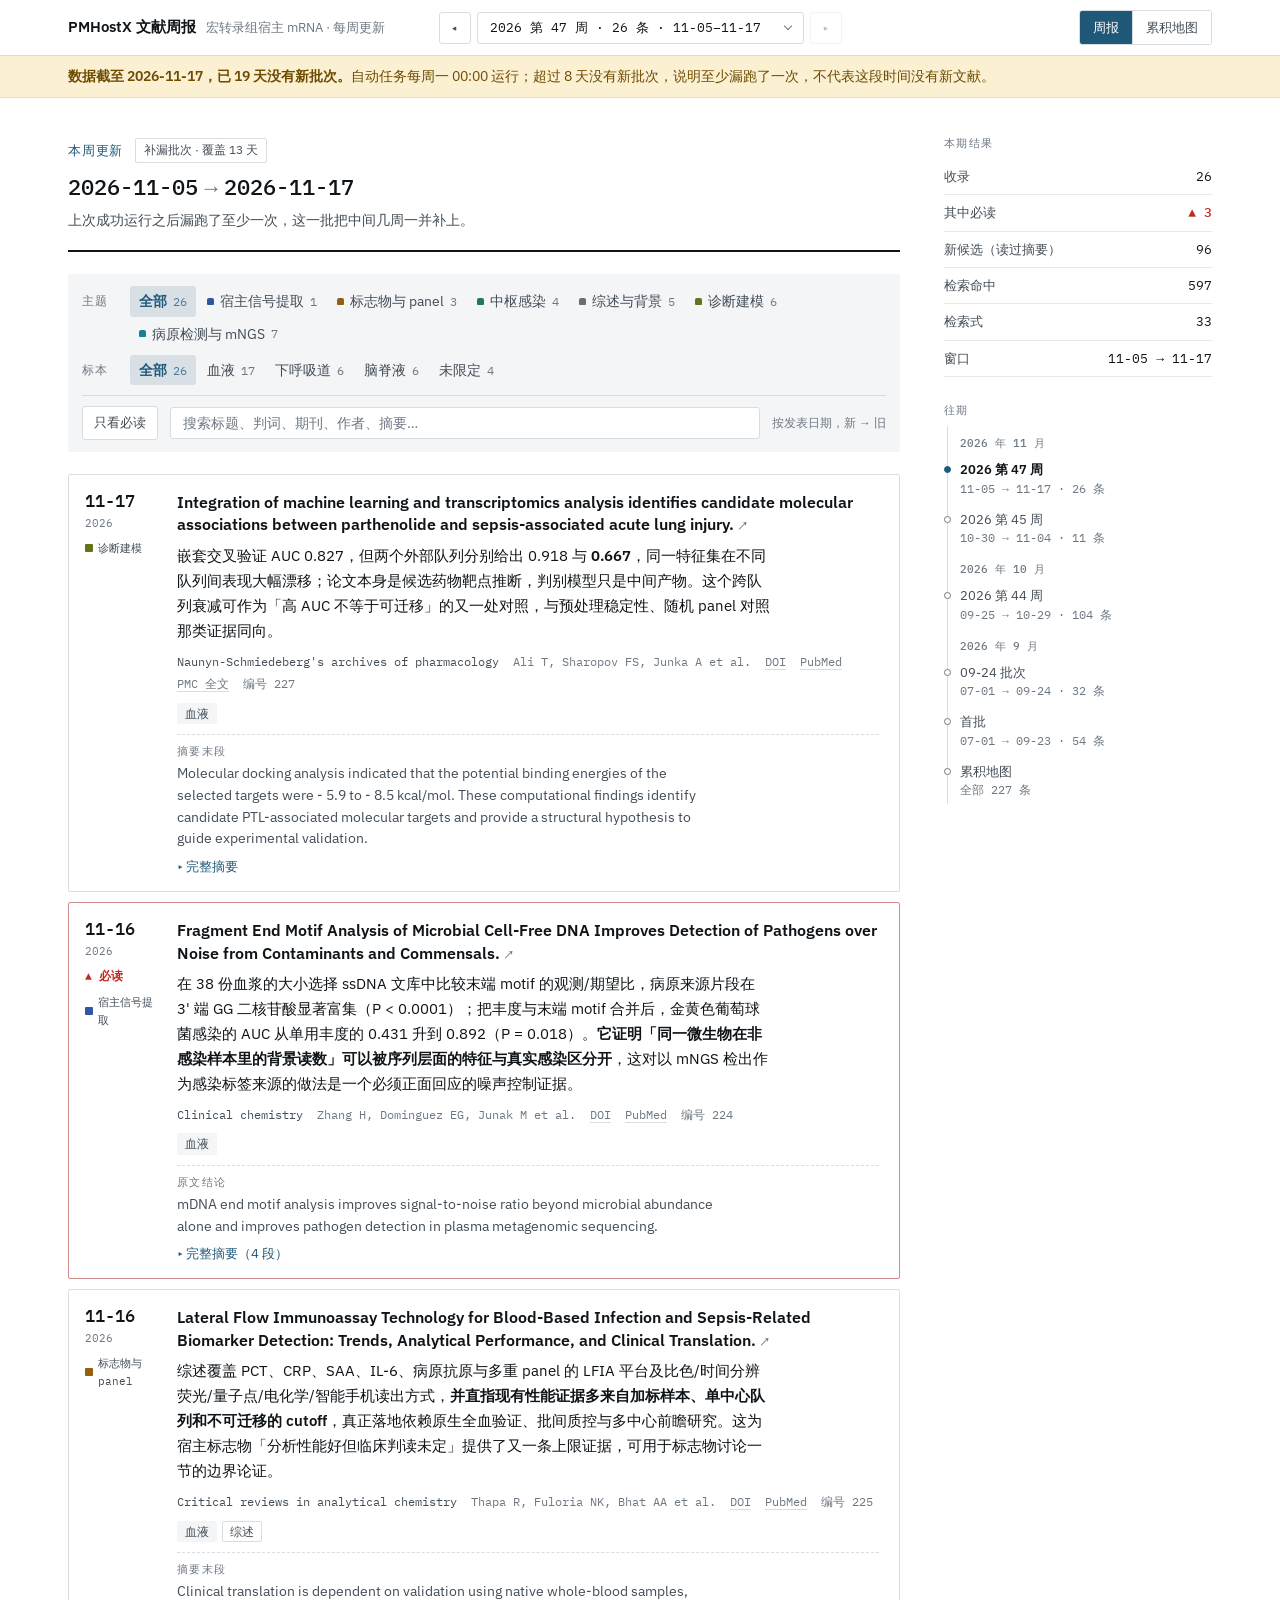
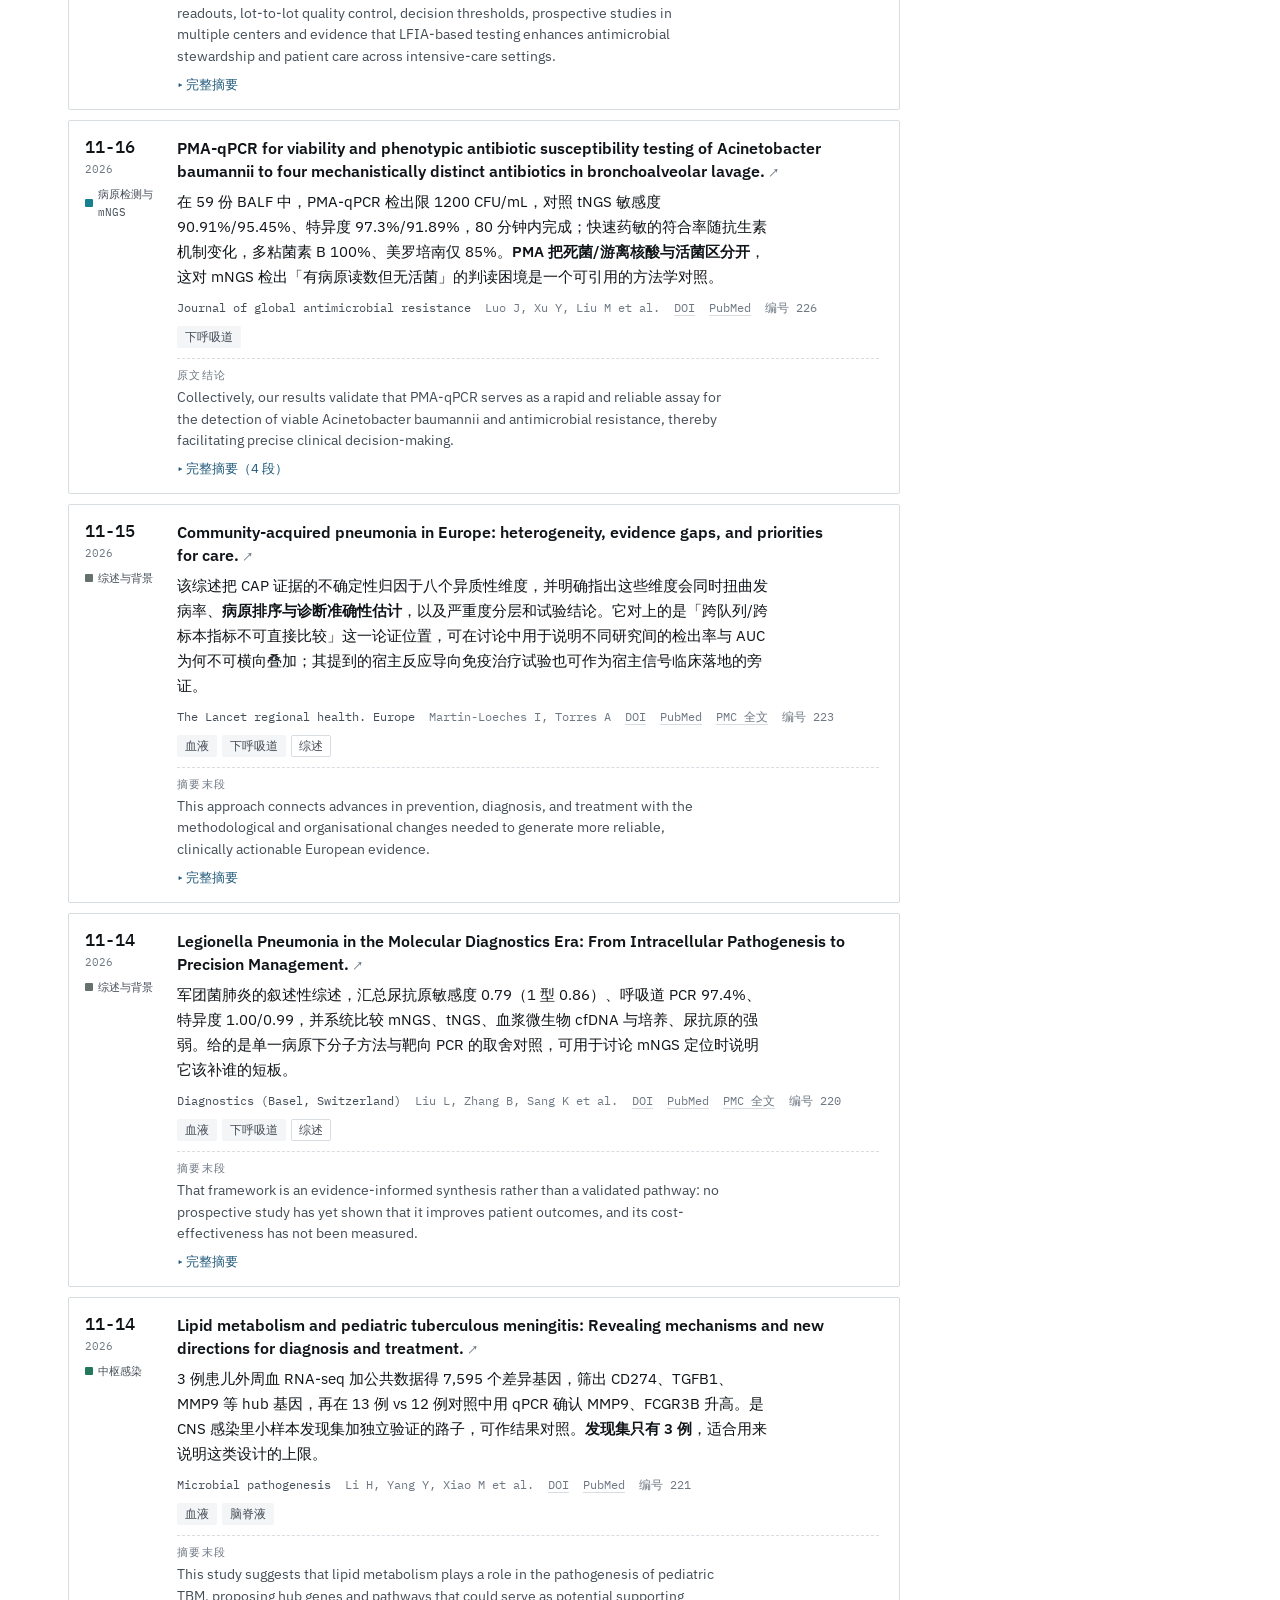
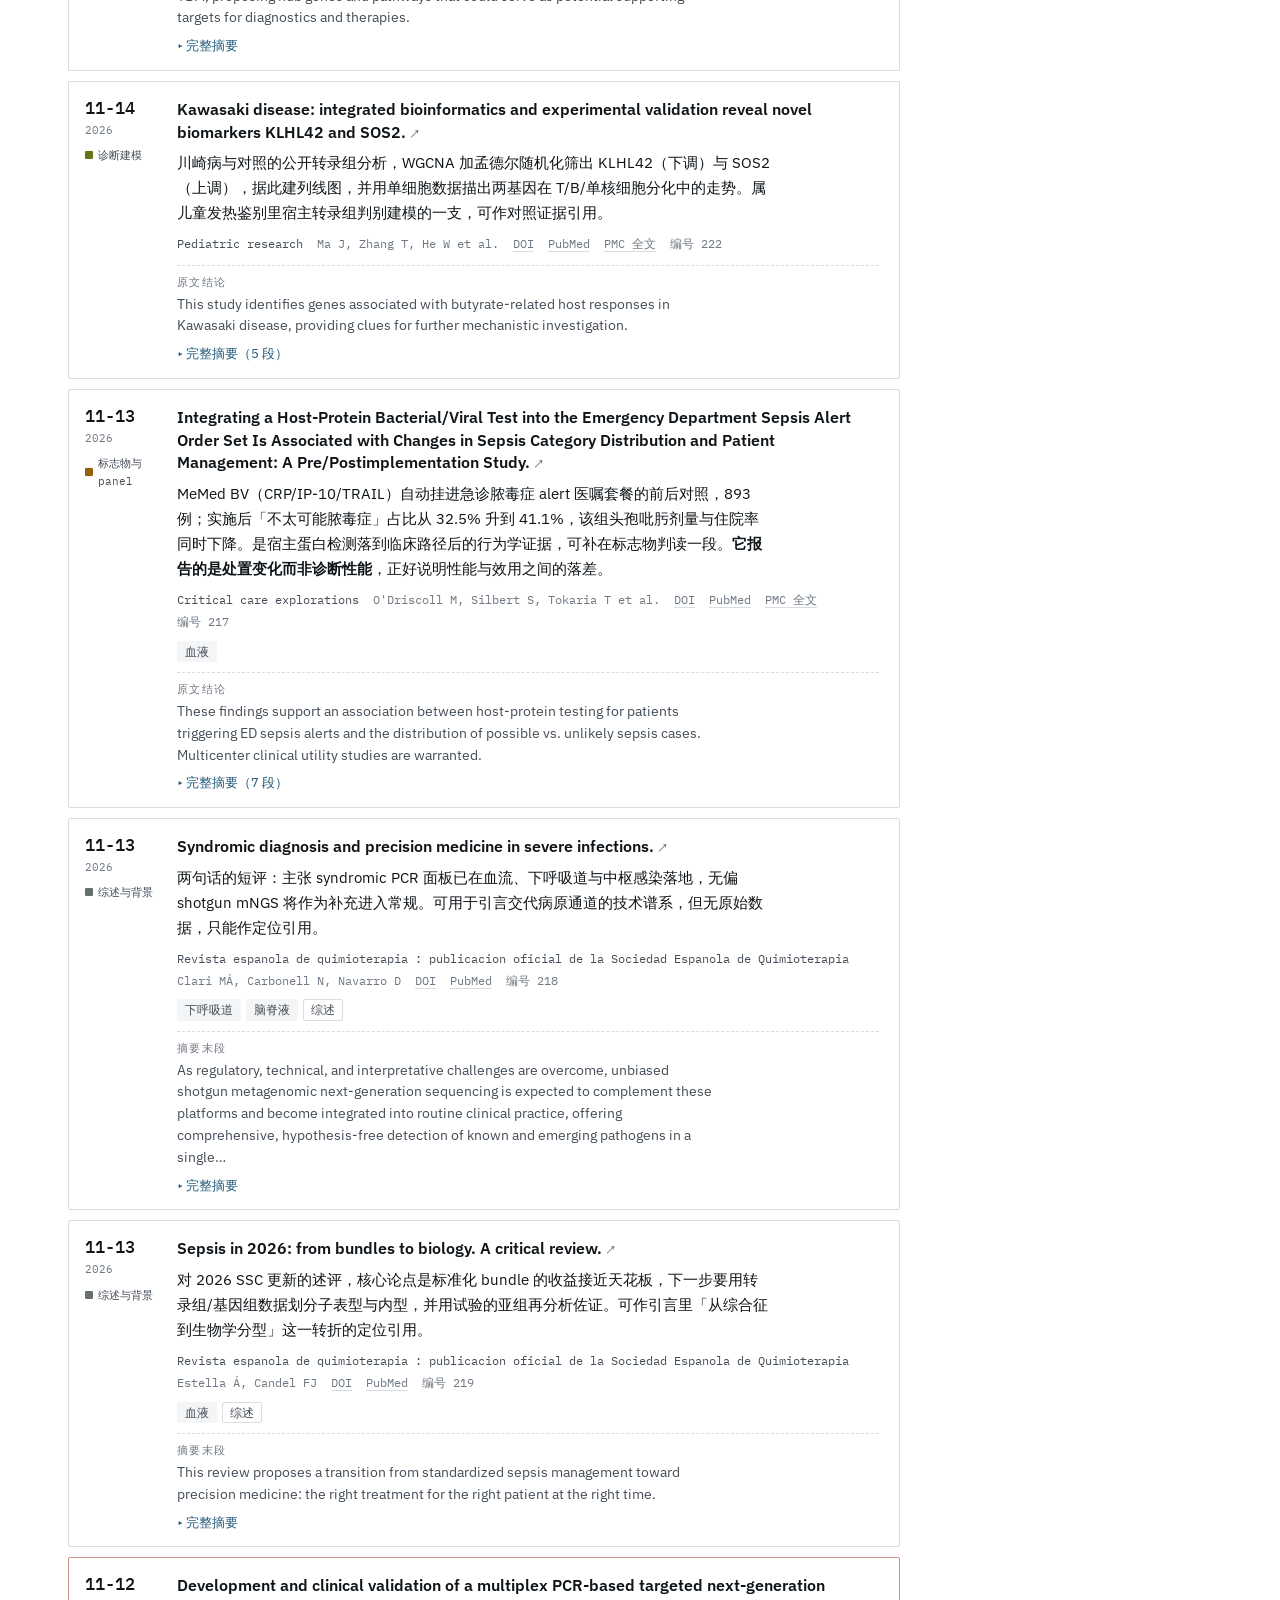
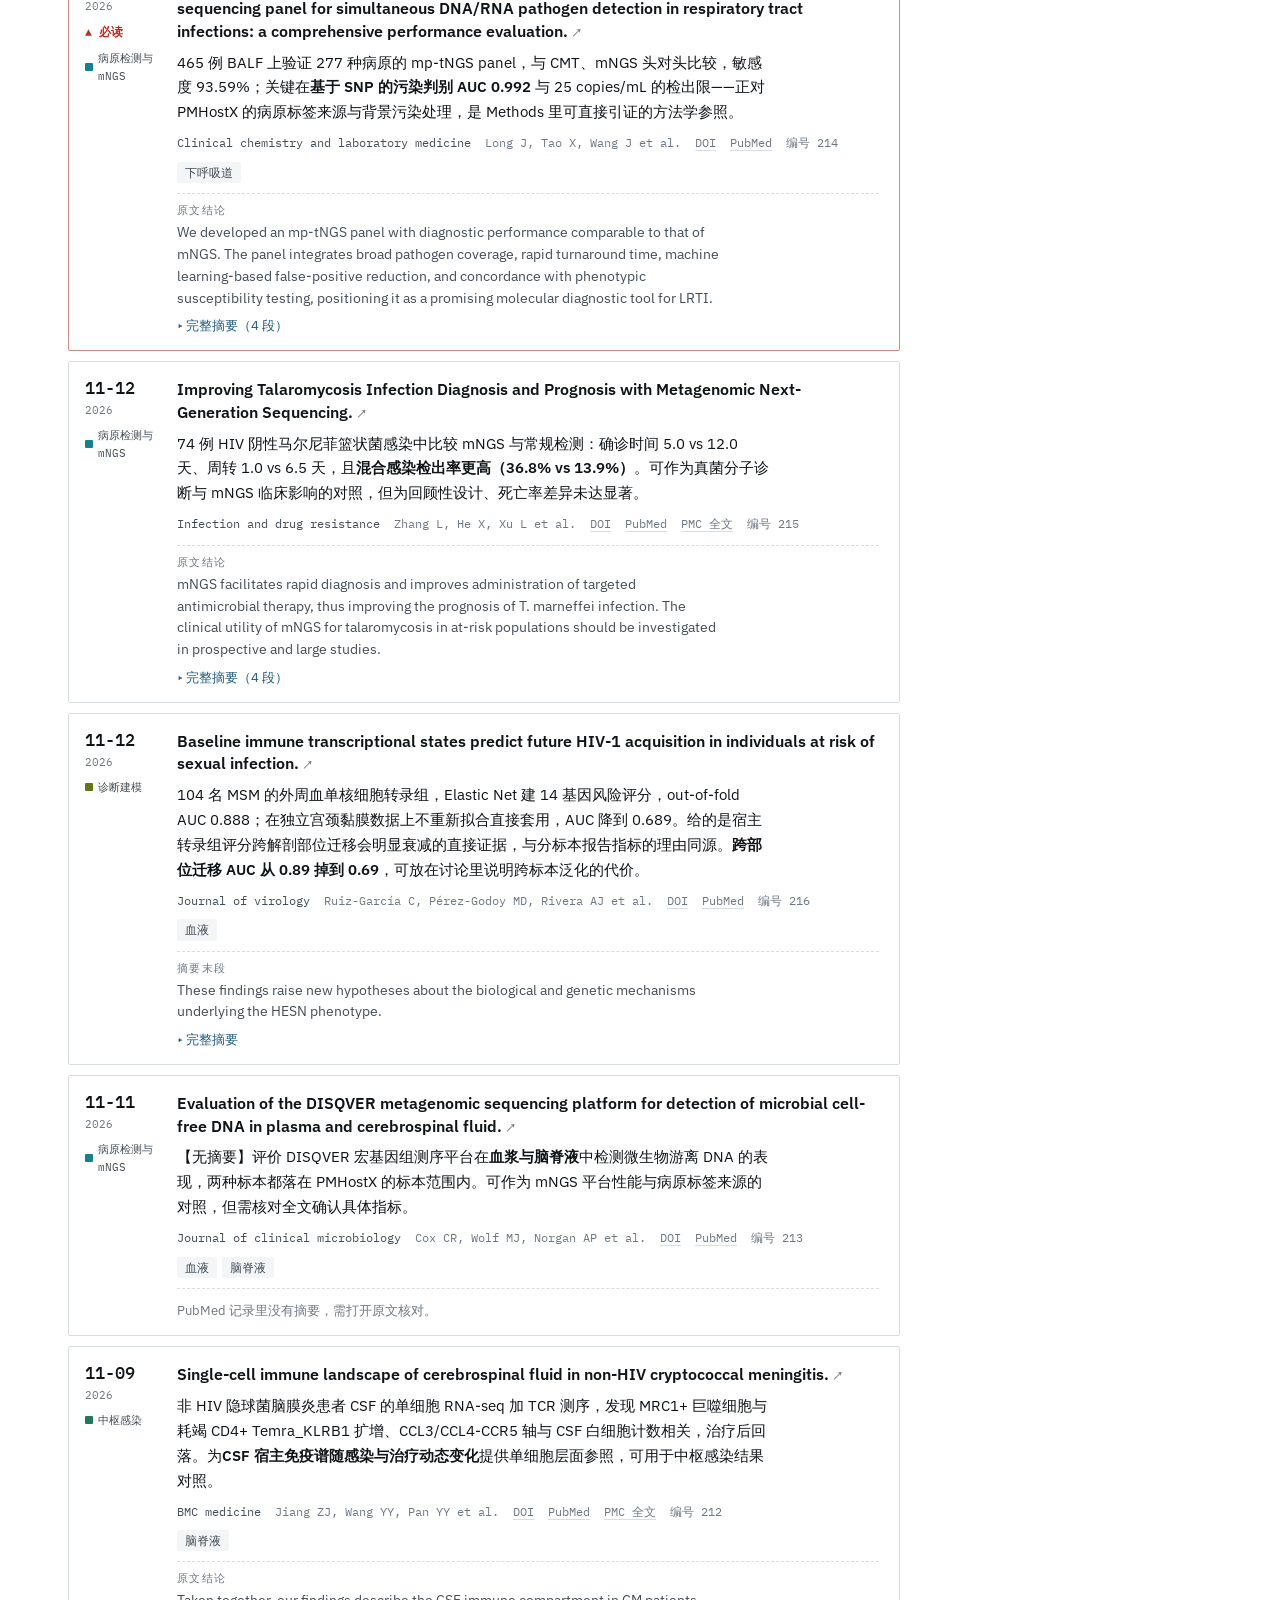
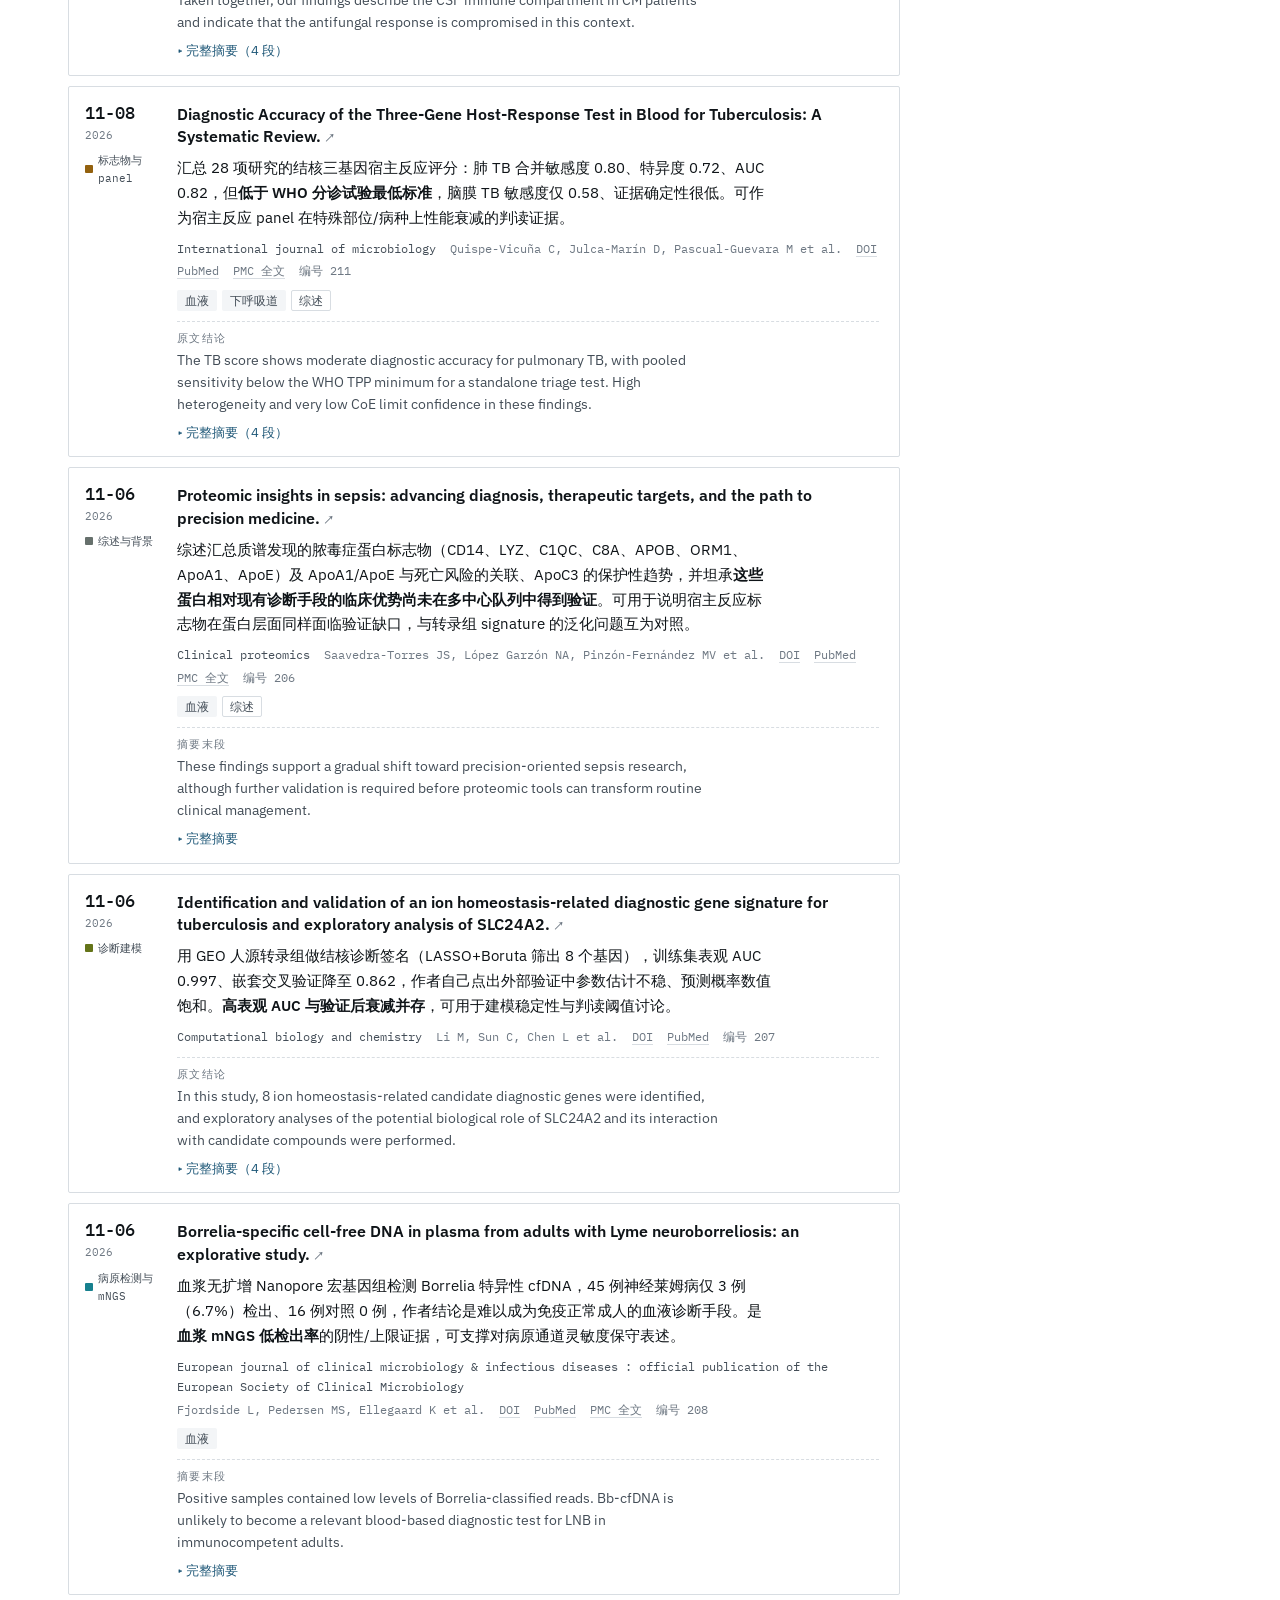
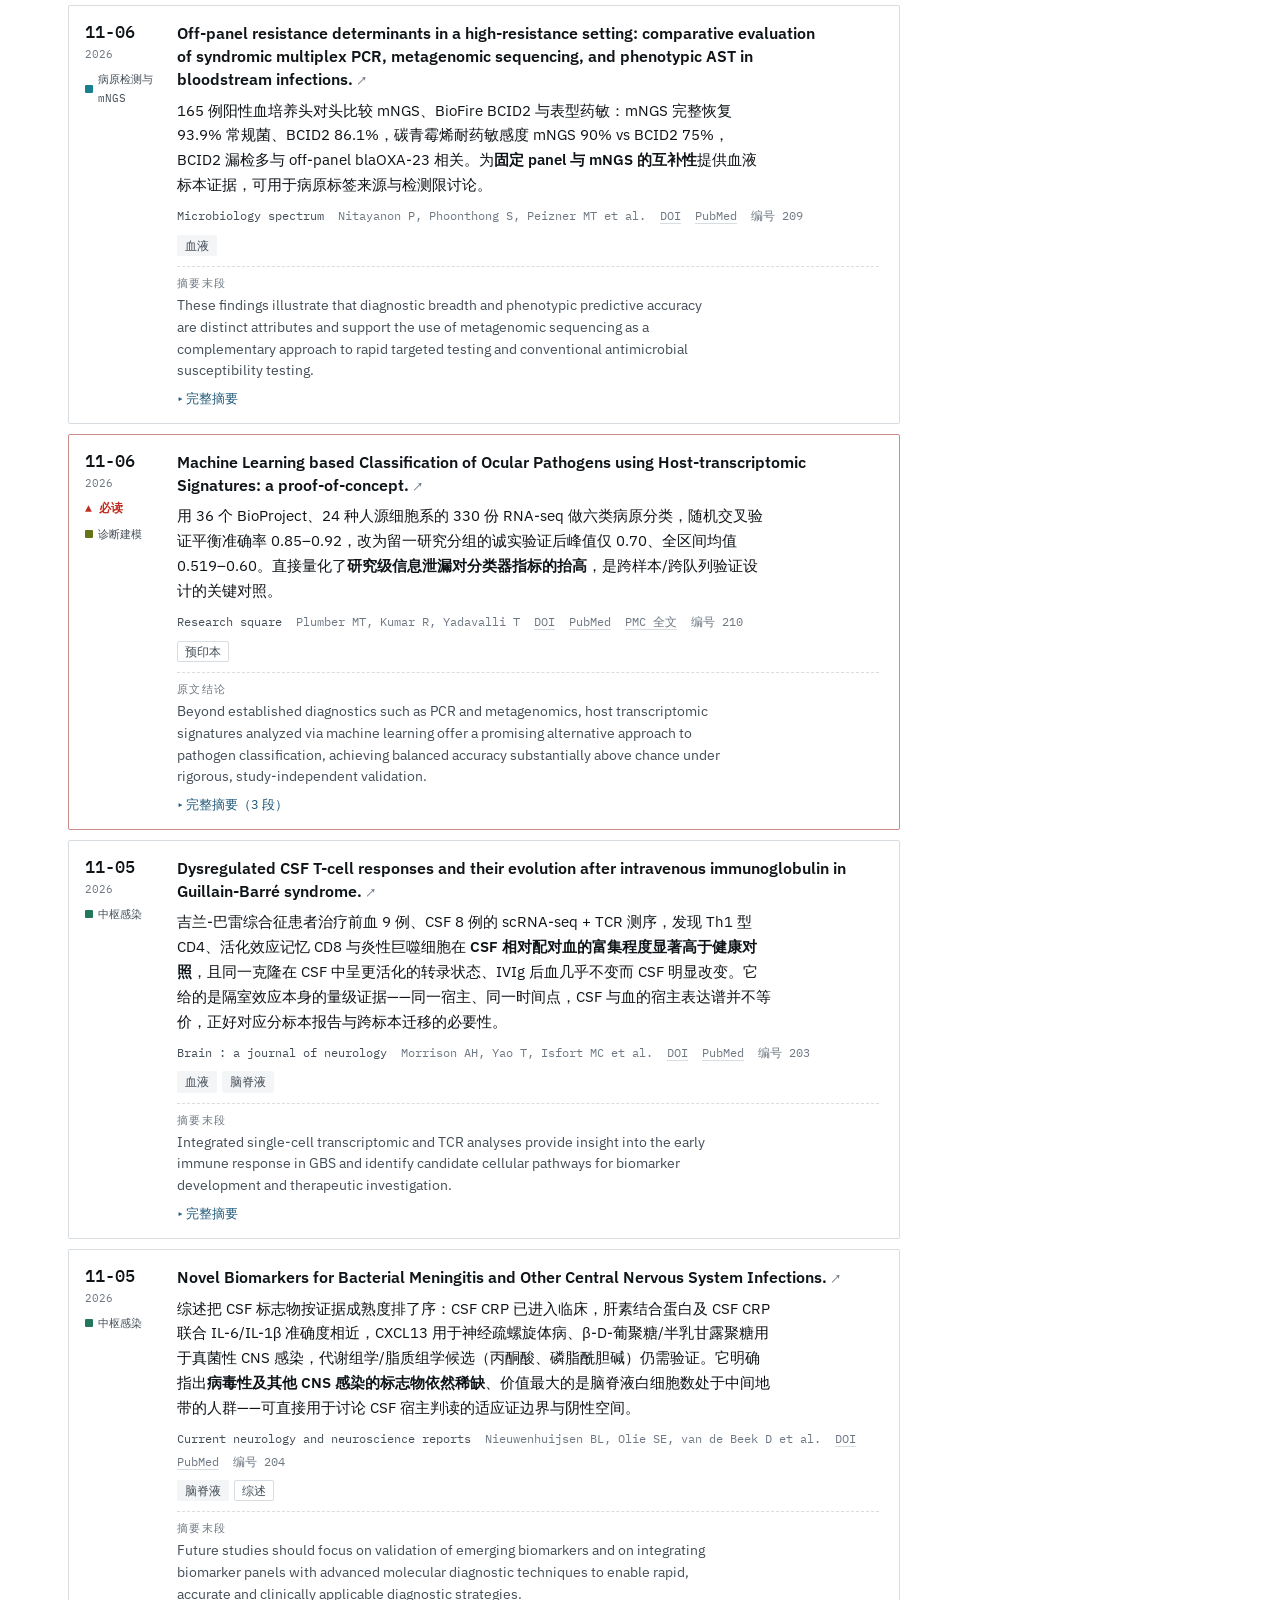
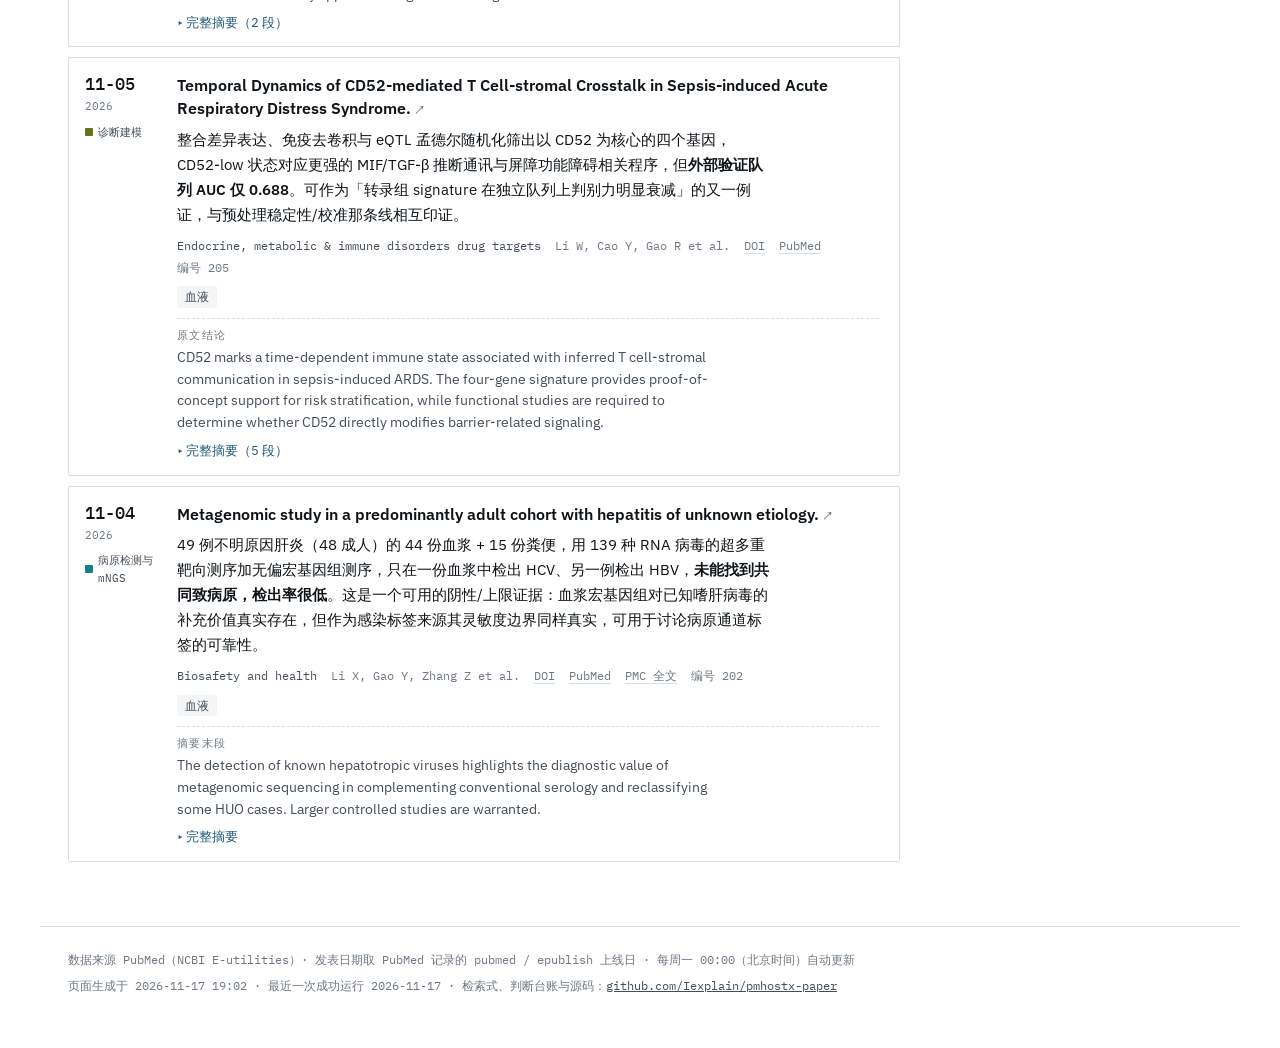
==== commit dbbfb763: "文献增量 2026-11-17：收录 26 条（新候选 96） 窗口 2026-11-05 → 2026-11-17（2026-W47）· 不收 56 · 跳过 14 由 scripts/run_we" ====
--- a/site/index.html
+++ b/site/index.html
@@ -4,7 +4,7 @@
 <meta name="viewport" content="width=device-width, initial-scale=1">
 <meta name="color-scheme" content="light dark">
 <title>PMHostX 文献周报</title>
-<meta name="description" content="PMHostX 文献周报 2026 第 45 周（2026-10-30 至 2026-11-04）：收录 11 条。">
+<meta name="description" content="PMHostX 文献周报 2026 第 47 周（2026-11-05 至 2026-11-17）：收录 26 条。">
 <link rel="icon" href="data:image/svg+xml,<svg xmlns='http://www.w3.org/2000/svg' viewBox='0 0 100 100'><text y='.9em' font-size='90'>🧬</text></svg>">
 <link rel="preload" href="fonts/plex-sans-latin.woff2" as="font" type="font/woff2" crossorigin>
 <link rel="stylesheet" href="assets/style.css">
@@ -12,8 +12,8 @@
 <header class="top"><div class="top-in">
   <a class="brand" href="index.html"><b>PMHostX 文献周报</b><span>宏转录组宿主 mRNA · 每周更新</span></a>
   <div class="stepper">
-    <a class="step" href="w/2026-10-29.html" aria-label="较早一期">◂</a>
-    <label class="pick"><select id="pick" aria-label="选择周次"><option value="w/2026-11-04.html" selected>2026 第 45 周 · 11 条 · 10-30–11-04</option><option value="w/2026-10-29.html">2026 第 44 周 · 104 条 · 09-25–10-29</option><option value="w/2026-09-24.html">09-24 批次 · 回填 · 32 条</option><option value="w/2026-09-23.html">首批 · 回填 · 54 条</option></select></label>
+    <a class="step" href="w/2026-11-04.html" aria-label="较早一期">◂</a>
+    <label class="pick"><select id="pick" aria-label="选择周次"><option value="w/2026-11-17.html" selected>2026 第 47 周 · 26 条 · 11-05–11-17</option><option value="w/2026-11-04.html">2026 第 45 周 · 11 条 · 10-30–11-04</option><option value="w/2026-10-29.html">2026 第 44 周 · 104 条 · 09-25–10-29</option><option value="w/2026-09-24.html">09-24 批次 · 回填 · 32 条</option><option value="w/2026-09-23.html">首批 · 回填 · 54 条</option></select></label>
     <span class="step" aria-disabled="true" aria-label="较新一期">▸</span>
   </div>
   <nav class="views" aria-label="视图">
@@ -21,16 +21,16 @@
     <a href="map.html">累积地图</a>
   </nav>
 </div></header>
-<div class="stale" id="stale" data-last="2026-11-04" hidden><div></div></div>
+<div class="stale" id="stale" data-last="2026-11-17" hidden><div></div></div>
 <div class="shell">
 <main class="main">
 <header class="wk">
-  <p class="eyebrow"><b>本周更新</b></p>
-  <h1 class="range">2026-10-30<i>→</i>2026-11-04</h1>
-  <p class="wk-note">另按新口径重审了 2 条旧判断，其中改判收录 0 条。</p>
+  <p class="eyebrow"><b>本周更新</b><span class="kind" title="上次成功运行之后漏跑过">补漏批次 · 覆盖 13 天</span></p>
+  <h1 class="range">2026-11-05<i>→</i>2026-11-17</h1>
+  <p class="wk-note">上次成功运行之后漏跑了至少一次，这一批把中间几周一并补上。</p>
 </header><div class="tools" id="tools">
-  <div class="facet" role="group" aria-label="按主题筛选"><span class="fl">主题</span><div class="opts"><button class="opt" data-g="0" aria-pressed="true">全部<small>11</small></button><button class="opt g2" data-g="2" aria-pressed="false"><i></i>标志物与 panel<small>1</small></button><button class="opt g3" data-g="3" aria-pressed="false"><i></i>中枢感染<small>2</small></button><button class="opt g4" data-g="4" aria-pressed="false"><i></i>建库与去宿主<small>1</small></button><button class="opt g5" data-g="5" aria-pressed="false"><i></i>综述与背景<small>3</small></button><button class="opt g6" data-g="6" aria-pressed="false"><i></i>诊断建模<small>2</small></button><button class="opt g7" data-g="7" aria-pressed="false"><i></i>病原检测与 mNGS<small>2</small></button></div></div>
-  <div class="facet" role="group" aria-label="按标本筛选"><span class="fl">标本</span><div class="opts"><button class="opt" data-sp="" aria-pressed="true">全部<small>11</small></button><button class="opt" data-sp="blood" aria-pressed="false" title="全血、血浆、血清，以及脓毒症 / 血流感染研究">血液<small>7</small></button><button class="opt" data-sp="resp" aria-pressed="false" title="BALF、气管吸出物、痰、肺炎">下呼吸道<small>2</small></button><button class="opt" data-sp="csf" aria-pressed="false" title="CSF、脑膜炎、脑炎">脑脊液<small>2</small></button><button class="opt" data-sp="none" aria-pressed="false" title="摘要里没有指明标本：方法、工具、综述居多">未限定<small>2</small></button></div></div>
+  <div class="facet" role="group" aria-label="按主题筛选"><span class="fl">主题</span><div class="opts"><button class="opt" data-g="0" aria-pressed="true">全部<small>26</small></button><button class="opt g1" data-g="1" aria-pressed="false"><i></i>宿主信号提取<small>1</small></button><button class="opt g2" data-g="2" aria-pressed="false"><i></i>标志物与 panel<small>3</small></button><button class="opt g3" data-g="3" aria-pressed="false"><i></i>中枢感染<small>4</small></button><button class="opt g5" data-g="5" aria-pressed="false"><i></i>综述与背景<small>5</small></button><button class="opt g6" data-g="6" aria-pressed="false"><i></i>诊断建模<small>6</small></button><button class="opt g7" data-g="7" aria-pressed="false"><i></i>病原检测与 mNGS<small>7</small></button></div></div>
+  <div class="facet" role="group" aria-label="按标本筛选"><span class="fl">标本</span><div class="opts"><button class="opt" data-sp="" aria-pressed="true">全部<small>26</small></button><button class="opt" data-sp="blood" aria-pressed="false" title="全血、血浆、血清，以及脓毒症 / 血流感染研究">血液<small>17</small></button><button class="opt" data-sp="resp" aria-pressed="false" title="BALF、气管吸出物、痰、肺炎">下呼吸道<small>6</small></button><button class="opt" data-sp="csf" aria-pressed="false" title="CSF、脑膜炎、脑炎">脑脊液<small>6</small></button><button class="opt" data-sp="none" aria-pressed="false" title="摘要里没有指明标本：方法、工具、综述居多">未限定<small>4</small></button></div></div>
   <div class="row2">
     <button class="toggle" id="must" aria-pressed="false">只看必读</button>
     <input class="search" id="q" type="search" placeholder="搜索标题、判词、期刊、作者、摘要…" aria-label="搜索">
@@ -40,126 +40,276 @@
 </div>
 <p class="nomatch" id="nomatch" hidden>这一页没有符合筛选条件的文献。<a class="btn pri" id="mapq" data-base="map.html" href="map.html" hidden></a><button class="btn" data-clear>清除筛选</button></p>
 <div class="list">
+<article class="cb g6" data-g="6" data-sp="blood" data-must="0">
+  <div class="cb-gut"><span class="cb-d">11-17</span><span class="cb-y">2026</span><span class="cb-g"><i></i>诊断建模</span></div>
+  <div class="cb-body">
+    <h3><a href="https://doi.org/10.1007/s00210-026-06063-5" target="_blank" rel="noopener">Integration of machine learning and transcriptomics analysis identifies candidate molecular associations between parthenolide and sepsis-associated acute lung injury.<span class="ext" aria-hidden="true">↗</span></a></h3>
+    <p class="why">嵌套交叉验证 AUC 0.827，但两个外部队列分别给出 0.918 与 <strong>0.667</strong>，同一特征集在不同队列间表现大幅漂移；论文本身是候选药物靶点推断，判别模型只是中间产物。这个跨队列衰减可作为「高 AUC 不等于可迁移」的又一处对照，与预处理稳定性、随机 panel 对照那类证据同向。</p>
+    <div class="meta"><span class="j">Naunyn-Schmiedeberg&#x27;s archives of pharmacology</span><span>Ali T, Sharopov FS, Junka A et al.</span><a href="https://doi.org/10.1007/s00210-026-06063-5" target="_blank" rel="noopener">DOI</a><a href="https://pubmed.ncbi.nlm.nih.gov/43040057/" target="_blank" rel="noopener">PubMed</a><a href="https://pmc.ncbi.nlm.nih.gov/articles/7680967/" target="_blank" rel="noopener">PMC 全文</a><span>编号 227</span></div>
+    <div class="cb-tags"><span class="tag sp">血液</span></div>
+    <div class="abs"><span class="abs-k">摘要末段</span><p class="abs-pv">Molecular docking analysis indicated that the potential binding energies of the selected targets were - 5.9 to - 8.5 kcal/mol. These computational findings identify candidate PTL-associated molecular targets and provide a structural hypothesis to guide experimental validation.</p><details><summary>完整摘要</summary><div class="abs-full"><p>Acute lung injury (ALI) and acute respiratory distress syndrome (ARDS) are both life-threatening diseases. Sepsis-related ALI frequently presents with complications of sepsis, which are mostly identified by the presence of non-cardiogenic pulmonary edema and refractory hypoxia. Despite the advancements in the field of drug discovery and delivery science, the understanding and management of sepsis-associated ALI are insufficient. WGCNA and differential expression analyses were integrated across multiple transcriptomics database cohorts to determine the core common candidate genes associated with sepsis-associated ALI and PTL. A Lasso model with SHAP interpretability was trained for feature selection. Molecular docking was performed for all candidate targets using PyRx with AutoDock Vina as the docking engine. Intersection of predicted parthenolide (PTL) targets and ALI-associated genes yielded 17 candidate genes. The Lasso algorithm used nested cross-validation, yielding an AUC of 0.827 (95% CI 0.767-0.928) and external validation with AUC values of 0.918 (GSE76293) and 0.667 (GSE10361). Molecular docking analysis indicated that the potential binding energies of the selected targets were - 5.9 to - 8.5 kcal/mol. These computational findings identify candidate PTL-associated molecular targets and provide a structural hypothesis to guide experimental validation.</p></div></details></div>
+  </div>
+</article>
+<article class="cb g1 must-row" data-g="1" data-sp="blood" data-must="1">
+  <div class="cb-gut"><span class="cb-d">11-16</span><span class="cb-y">2026</span><span class="cb-flag">▲ 必读</span><span class="cb-g"><i></i>宿主信号提取</span></div>
+  <div class="cb-body">
+    <h3><a href="https://doi.org/10.1093/clinchem/hvag133" target="_blank" rel="noopener">Fragment End Motif Analysis of Microbial Cell-Free DNA Improves Detection of Pathogens over Noise from Contaminants and Commensals.<span class="ext" aria-hidden="true">↗</span></a></h3>
+    <p class="why">在 38 份血浆的大小选择 ssDNA 文库中比较末端 motif 的观测/期望比，病原来源片段在 3' 端 GG 二核苷酸显著富集（P < 0.0001）；把丰度与末端 motif 合并后，金黄色葡萄球菌感染的 AUC 从单用丰度的 0.431 升到 0.892（P = 0.018）。<strong>它证明「同一微生物在非感染样本里的背景读数」可以被序列层面的特征与真实感染区分开</strong>，这对以 mNGS 检出作为感染标签来源的做法是一个必须正面回应的噪声控制证据。</p>
+    <div class="meta"><span class="j">Clinical chemistry</span><span>Zhang H, Dominguez EG, Junak M et al.</span><a href="https://doi.org/10.1093/clinchem/hvag133" target="_blank" rel="noopener">DOI</a><a href="https://pubmed.ncbi.nlm.nih.gov/43037253/" target="_blank" rel="noopener">PubMed</a><span>编号 224</span></div>
+    <div class="cb-tags"><span class="tag sp">血液</span></div>
+    <div class="abs"><span class="abs-k">原文结论</span><p class="abs-pv">mDNA end motif analysis improves signal-to-noise ratio beyond microbial abundance alone and improves pathogen detection in plasma metagenomic sequencing.</p><details><summary>完整摘要（4 段）</summary><div class="abs-full"><p><b>Background</b>Circulating plasma microbial DNA (mDNA) is a promising biomarker for sepsis, but its accuracy is hindered by the low abundance of pathogen DNA and the presence of contaminants and commensals. mDNA enrichment using a selection of short fragments and single-stranded DNA (ssDNA) library preparation can improve pathogen yield but also increases background noise. Since nucleotide representation at mDNA fragment ends is biased by enzymatic digestion in vivo, we hypothesized that analysis of 5&#x27; and 3&#x27; mDNA fragment end motifs in enriched ssDNA libraries could improve pathogen detection.</p><p><b>Methods</b>We performed deep metagenomic sequencing of size-selected ssDNA libraries from 38 plasma samples, including 20 samples from 5 sepsis patients, 18 samples from 6 patients without infection, and 6 no-template controls. Across these samples, we compared observed-to-expected ratios for end motifs in mDNA fragments from candidate pathogens and contaminants. For each candidate pathogen, we evaluated the accuracy of combining end motifs with microbial abundance for detection of infection.</p><p><b>Results</b>mDNA fragments from infection-causing pathogens were biased in the nucleotide motifs at both fragment ends compared with contaminants, with the highest enrichment observed in the GG dinucleotide at the 3&#x27; end (P &lt; 0.0001). Integrating microbial abundance with end motif features improved differentiation between clinically significant pathogens and corresponding noise from the same microbes in noninfection samples. For Staphylococcus infections, area under the receiver operating characteristic curve for the combination model was higher than than that for microbial abundance alone (0.892 vs 0.431, respectively; P = 0.018).</p><p><b>Conclusions</b>mDNA end motif analysis improves signal-to-noise ratio beyond microbial abundance alone and improves pathogen detection in plasma metagenomic sequencing.</p></div></details></div>
+  </div>
+</article>
+<article class="cb g2" data-g="2" data-sp="blood" data-must="0">
+  <div class="cb-gut"><span class="cb-d">11-16</span><span class="cb-y">2026</span><span class="cb-g"><i></i>标志物与 panel</span></div>
+  <div class="cb-body">
+    <h3><a href="https://doi.org/10.1080/10408347.2026.2761431" target="_blank" rel="noopener">Lateral Flow Immunoassay Technology for Blood-Based Infection and Sepsis-Related Biomarker Detection: Trends, Analytical Performance, and Clinical Translation.<span class="ext" aria-hidden="true">↗</span></a></h3>
+    <p class="why">综述覆盖 PCT、CRP、SAA、IL-6、病原抗原与多重 panel 的 LFIA 平台及比色/时间分辨荧光/量子点/电化学/智能手机读出方式，<strong>并直指现有性能证据多来自加标样本、单中心队列和不可迁移的 cutoff</strong>，真正落地依赖原生全血验证、批间质控与多中心前瞻研究。这为宿主标志物「分析性能好但临床判读未定」提供了又一条上限证据，可用于标志物讨论一节的边界论证。</p>
+    <div class="meta"><span class="j">Critical reviews in analytical chemistry</span><span>Thapa R, Fuloria NK, Bhat AA et al.</span><a href="https://doi.org/10.1080/10408347.2026.2761431" target="_blank" rel="noopener">DOI</a><a href="https://pubmed.ncbi.nlm.nih.gov/43036853/" target="_blank" rel="noopener">PubMed</a><span>编号 225</span></div>
+    <div class="cb-tags"><span class="tag sp">血液</span><span class="tag">综述</span></div>
+    <div class="abs"><span class="abs-k">摘要末段</span><p class="abs-pv">Clinical translation is dependent on validation using native whole-blood samples, readouts, lot-to-lot quality control, decision thresholds, prospective studies in multiple centers and evidence that LFIA-based testing enhances antimicrobial stewardship and patient care across intensive-care settings.</p><details><summary>完整摘要</summary><div class="abs-full"><p>The assessment of infection and sepsis remains challenging because microbiological methods are time-consuming and host-response biomarkers are not sufficiently specific across clinical settings. With its turnaround time, low sample volume, portability and ability to use whole blood, serum and plasma, lateral flow immunoassay (LFIA) provides a viable approach for decentralized measurement. This review examines LFIA platforms for procalcitonin, C-reactive protein, serum amyloid A, interleukin-6, pathogen antigens and multiplex panels. Special focus is placed on colorimetric, time-resolved fluorescence, quantum-dot, chemiluminescent, Raman, electrochemical, and smartphone-based readouts. The performance characteristics are evaluated with respect to analytical parameters, including detection and quantification limits, precision, calibration, and agreement with reference methods. The limitations due to hematocrit, viscosity, anticoagulants, hemolysis, and incomplete plasma separation are considered. There are platforms that demonstrate analytical sensitivity and show agreement with immunoassay platforms, but studies rely on spiked samples, single-centre cohorts, or nontransferable cutoff values. While multiplex formats may enhance biomarker discrimination, they do not resolve differences in concentration ranges or calibration complexity. Clinical translation is dependent on validation using native whole-blood samples, readouts, lot-to-lot quality control, decision thresholds, prospective studies in multiple centers and evidence that LFIA-based testing enhances antimicrobial stewardship and patient care across intensive-care settings.</p></div></details></div>
+  </div>
+</article>
+<article class="cb g7" data-g="7" data-sp="resp" data-must="0">
+  <div class="cb-gut"><span class="cb-d">11-16</span><span class="cb-y">2026</span><span class="cb-g"><i></i>病原检测与 mNGS</span></div>
+  <div class="cb-body">
+    <h3><a href="https://doi.org/10.1016/j.jgar.2026.11.005" target="_blank" rel="noopener">PMA-qPCR for viability and phenotypic antibiotic susceptibility testing of Acinetobacter baumannii to four mechanistically distinct antibiotics in bronchoalveolar lavage.<span class="ext" aria-hidden="true">↗</span></a></h3>
+    <p class="why">在 59 份 BALF 中，PMA-qPCR 检出限 1200 CFU/mL，对照 tNGS 敏感度 90.91%/95.45%、特异度 97.3%/91.89%，80 分钟内完成；快速药敏的符合率随抗生素机制变化，多粘菌素 B 100%、美罗培南仅 85%。<strong>PMA 把死菌/游离核酸与活菌区分开</strong>，这对 mNGS 检出「有病原读数但无活菌」的判读困境是一个可引用的方法学对照。</p>
+    <div class="meta"><span class="j">Journal of global antimicrobial resistance</span><span>Luo J, Xu Y, Liu M et al.</span><a href="https://doi.org/10.1016/j.jgar.2026.11.005" target="_blank" rel="noopener">DOI</a><a href="https://pubmed.ncbi.nlm.nih.gov/43039314/" target="_blank" rel="noopener">PubMed</a><span>编号 226</span></div>
+    <div class="cb-tags"><span class="tag sp">下呼吸道</span></div>
+    <div class="abs"><span class="abs-k">原文结论</span><p class="abs-pv">Collectively, our results validate that PMA-qPCR serves as a rapid and reliable assay for the detection of viable Acinetobacter baumannii and antimicrobial resistance, thereby facilitating precise clinical decision-making.</p><details><summary>完整摘要（4 段）</summary><div class="abs-full"><p><b>Objective</b>Due to its resistance to broad-spectrum antibiotics, Acinetobacter baumannii has become a predominant nosocomial pathogen. Thus, precise detection of viable bacteria and antimicrobial resistance is urgently needed.</p><p><b>Methods</b>A PMA-qPCR assay was developed for the rapid, direct detection of viable Acinetobacter baumannii and antimicrobial susceptibility determination from bronchoalveolar lavage fluid, with its performance validated against targeted next-generation sequencing and culture.</p><p><b>Results</b>The assay demonstrated a detection limit of 1200 CFU/mL. In 59 clinical bronchoalveolar lavage fluid specimens, PMA-qPCR achieved a sensitivity of 90.91% (95% CI: 72.19 to 97.47) and 95.45% (95% CI: 78.2 to 99.19), and a specificity of 97.3% (95% CI: 86.18 to 99.52) and 91.89% (95% CI: 78.7 to 97.2) within 80 minutes, respectively, compared with targeted next-generation sequencing. After 45 minutes of antibiotic incubation, susceptibility testing for multiple antimicrobial agents was completed within 125 minutes. The performance of antimicrobial susceptibility testing is reliant on the mechanistic profile of the antibiotic. The highest overall agreement was observed for polymyxin B [100% (95% CI: 83.89 to 100)], which acts by targeting the bacterial cell membrane. Amikacin and ciprofloxacin, which inhibit protein synthesis and DNA replication/transcription respectively, yielded an overall agreement of 90% (95% CI: 69.9 to 97.21). By contrast, meropenem, a cell wall-active antibiotic, achieved the lowest overall agreement at 85% (95% CI: 63.96 to 94.76).</p><p><b>Conclusion</b>Collectively, our results validate that PMA-qPCR serves as a rapid and reliable assay for the detection of viable Acinetobacter baumannii and antimicrobial resistance, thereby facilitating precise clinical decision-making.</p></div></details></div>
+  </div>
+</article>
+<article class="cb g5" data-g="5" data-sp="blood resp" data-must="0">
+  <div class="cb-gut"><span class="cb-d">11-15</span><span class="cb-y">2026</span><span class="cb-g"><i></i>综述与背景</span></div>
+  <div class="cb-body">
+    <h3><a href="https://doi.org/10.1016/j.lanepe.2026.101910" target="_blank" rel="noopener">Community-acquired pneumonia in Europe: heterogeneity, evidence gaps, and priorities for care.<span class="ext" aria-hidden="true">↗</span></a></h3>
+    <p class="why">该综述把 CAP 证据的不确定性归因于八个异质性维度，并明确指出这些维度会同时扭曲发病率、<strong>病原排序与诊断准确性估计</strong>，以及严重度分层和试验结论。它对上的是「跨队列/跨标本指标不可直接比较」这一论证位置，可在讨论中用于说明不同研究间的检出率与 AUC 为何不可横向叠加；其提到的宿主反应导向免疫治疗试验也可作为宿主信号临床落地的旁证。</p>
+    <div class="meta"><span class="j">The Lancet regional health. Europe</span><span>Martin-Loeches I, Torres A</span><a href="https://doi.org/10.1016/j.lanepe.2026.101910" target="_blank" rel="noopener">DOI</a><a href="https://pubmed.ncbi.nlm.nih.gov/43032774/" target="_blank" rel="noopener">PubMed</a><a href="https://pmc.ncbi.nlm.nih.gov/articles/PMC13762949/" target="_blank" rel="noopener">PMC 全文</a><span>编号 223</span></div>
+    <div class="cb-tags"><span class="tag sp">血液</span><span class="tag sp">下呼吸道</span><span class="tag">综述</span></div>
+    <div class="abs"><span class="abs-k">摘要末段</span><p class="abs-pv">This approach connects advances in prevention, diagnosis, and treatment with the methodological and organisational changes needed to generate more reliable, clinically actionable European evidence.</p><details><summary>完整摘要</summary><div class="abs-full"><p>Community-acquired pneumonia (CAP) remains a leading cause of hospital and intensive care admission and infectious death in Europe, particularly among older adults, people with multimorbidity, and immunocompromised patients. This Review argues that persistent uncertainty in CAP evidence largely reflects heterogeneity across eight domains: case definition, host, pathogen ascertainment, severity, inflammatory response, treatment exposure, timing and trajectory, and outcome measurement. We examine how these domains distort incidence estimates, pathogen rankings, diagnostic accuracy, severity classification, and trial findings. Within this framework, we highlight developments relevant to Europe: randomised vaccine trials assessing hospitalisation rather than immunogenicity; national data suggesting a changing, increasingly β-lactam-resistant role for Haemophilus influenzae; evidence suggesting that discordant corticosteroid trials reflect heterogeneity of treatment effect rather than drug or protocol differences; and the first randomised trial of host-response-directed immunotherapy in pneumonia-predominant sepsis. We also examine continuing fragmentation in European adult vaccination policy, surveillance, and diagnostic capacity. We propose a diagnostic approach organised by clinical group, a minimum CAP dataset with explicit governance, and a research agenda separating interventions applicable now, evidence required before implementation, and unresolved questions. This approach connects advances in prevention, diagnosis, and treatment with the methodological and organisational changes needed to generate more reliable, clinically actionable European evidence.</p></div></details></div>
+  </div>
+</article>
+<article class="cb g5" data-g="5" data-sp="blood resp" data-must="0">
+  <div class="cb-gut"><span class="cb-d">11-14</span><span class="cb-y">2026</span><span class="cb-g"><i></i>综述与背景</span></div>
+  <div class="cb-body">
+    <h3><a href="https://doi.org/10.3390/diagnostics16213677" target="_blank" rel="noopener">Legionella Pneumonia in the Molecular Diagnostics Era: From Intracellular Pathogenesis to Precision Management.<span class="ext" aria-hidden="true">↗</span></a></h3>
+    <p class="why">军团菌肺炎的叙述性综述，汇总尿抗原敏感度 0.79（1 型 0.86）、呼吸道 PCR 97.4%、特异度 1.00/0.99，并系统比较 mNGS、tNGS、血浆微生物 cfDNA 与培养、尿抗原的强弱。给的是单一病原下分子方法与靶向 PCR 的取舍对照，可用于讨论 mNGS 定位时说明它该补谁的短板。</p>
+    <div class="meta"><span class="j">Diagnostics (Basel, Switzerland)</span><span>Liu L, Zhang B, Sang K et al.</span><a href="https://doi.org/10.3390/diagnostics16213677" target="_blank" rel="noopener">DOI</a><a href="https://pubmed.ncbi.nlm.nih.gov/43028548/" target="_blank" rel="noopener">PubMed</a><a href="https://pmc.ncbi.nlm.nih.gov/articles/PMC13763216/" target="_blank" rel="noopener">PMC 全文</a><span>编号 220</span></div>
+    <div class="cb-tags"><span class="tag sp">血液</span><span class="tag sp">下呼吸道</span><span class="tag">综述</span></div>
+    <div class="abs"><span class="abs-k">摘要末段</span><p class="abs-pv">That framework is an evidence-informed synthesis rather than a validated pathway: no prospective study has yet shown that it improves patient outcomes, and its cost-effectiveness has not been measured.</p><details><summary>完整摘要</summary><div class="abs-full"><p>Legionella pneumophila is a major cause of severe community-acquired pneumonia and one of the most lethal respiratory pathogens. Nevertheless, it remains substantially underdiagnosed because conventional diagnostic assays are slow, insensitive, or limited to specific serogroups. In this narrative review, we integrate fragmented literature regarding Legionella pneumonia, covering its intracellular pathogenesis, clinical spectrum and patient management. Evidence was identified through a structured search of PubMed/MEDLINE and Europe PMC (23 September 2026) and prioritized by design, with primary clinical and mechanistic studies and systematic reviews taking precedence over narrative summaries and with society guidelines used to anchor management recommendations. We argue that this field is undergoing a diagnostic paradigm shift fueled by culture-independent molecular assays. We first review the Dot/Icm type IV secretion system and intracellular lifecycle that allow Legionella to replicate within macrophages while evading host innate immunity. We then summarize the full clinical spectrum, ranging from self-limited Pontiac fever to fatal Legionnaires&#x27; disease complicated by acute respiratory distress syndrome, as well as epidemiological characteristics including waterborne transmission and outbreak risks. The core of this review examines how metagenomic next-generation sequencing, targeted NGS, plasma microbial cell-free DNA and syndromic multiplex PCR are reshaping diagnostic workflows, and compares the strengths and limitations of these novel tools with urinary antigen testing and bacterial culture. Pooled estimates place the sensitivity of urinary antigen testing at 0.79 overall and 0.86 for serogroup 1, and that of respiratory PCR at 97.4%, with specificities of 1.00 and 0.99, respectively. We further evaluate contemporary therapeutic evidence, including fluoroquinolone versus macrolide monotherapy, combination regimens, and adjunctive corticosteroid therapy. Throughout this review, we highlight that Legionella is a pathogen whose clinical presentation, diagnostic yield and prognosis are highly dependent on host immune status, exposure setting and appropriate diagnostic stewardship. We conclude by identifying critical knowledge gaps and outlining a framework for diagnosis-driven precision antimicrobial management of this underrecognized pathogen. That framework is an evidence-informed synthesis rather than a validated pathway: no prospective study has yet shown that it improves patient outcomes, and its cost-effectiveness has not been measured.</p></div></details></div>
+  </div>
+</article>
+<article class="cb g3" data-g="3" data-sp="blood csf" data-must="0">
+  <div class="cb-gut"><span class="cb-d">11-14</span><span class="cb-y">2026</span><span class="cb-g"><i></i>中枢感染</span></div>
+  <div class="cb-body">
+    <h3><a href="https://doi.org/10.1016/j.micpath.2026.108918" target="_blank" rel="noopener">Lipid metabolism and pediatric tuberculous meningitis: Revealing mechanisms and new directions for diagnosis and treatment.<span class="ext" aria-hidden="true">↗</span></a></h3>
+    <p class="why">3 例患儿外周血 RNA-seq 加公共数据得 7,595 个差异基因，筛出 CD274、TGFB1、MMP9 等 hub 基因，再在 13 例 vs 12 例对照中用 qPCR 确认 MMP9、FCGR3B 升高。是 CNS 感染里小样本发现集加独立验证的路子，可作结果对照。<strong>发现集只有 3 例</strong>，适合用来说明这类设计的上限。</p>
+    <div class="meta"><span class="j">Microbial pathogenesis</span><span>Li H, Yang Y, Xiao M et al.</span><a href="https://doi.org/10.1016/j.micpath.2026.108918" target="_blank" rel="noopener">DOI</a><a href="https://pubmed.ncbi.nlm.nih.gov/43025716/" target="_blank" rel="noopener">PubMed</a><span>编号 221</span></div>
+    <div class="cb-tags"><span class="tag sp">血液</span><span class="tag sp">脑脊液</span></div>
+    <div class="abs"><span class="abs-k">摘要末段</span><p class="abs-pv">This study suggests that lipid metabolism plays a role in the pathogenesis of pediatric TBM, proposing hub genes and pathways that could serve as potential supporting targets for diagnostics and therapies.</p><details><summary>完整摘要</summary><div class="abs-full"><p>Pediatric tuberculous meningitis (TBM), a fatal Mycobacterium tuberculosis infection, causes severe neurological damage. Current diagnostics (clinical signs, CSF analysis, imaging) are often delayed or inaccurate. Emerging evidence links lipid metabolism dysregulation to TBM pathogenesis, though mechanisms remain unclear. (1) Firstly, we exploratorily performed RNA sequencing on peripheral blood from 3 pediatric TBM patients with 7 healthy control data obtained from a public GEO dataset (GSE159337) to identify 7,595 differentially expressed genes (DEGs). 3,763 upregulated genes enriched metabolic pathways, endocytosis, and MAPK signaling, while 3,832 downregulated genes linked to TGF-β signaling. Gene ontology emphasized immune responses, particularly neutrophil activation. Protein-protein interaction networks identified 41 hub genes, including CD274, TGFB1, and MMP9, with TGFB1, JUN, CD274, and MMP9 showing strong lipid metabolism correlations, suggesting a lipid-TBM risk nexus. (2) Furthermore, we validated four of these hub genes (FCGR3B, SPI1, ITGAX, MMP9) in an independent publicly available pediatric TBM study of high quality (GEO GSE111459) via ROC curve and logistic regression analysis. (3) Finally, the expression of these four hub genes were measured by qRT-PCR in an expanded set of clinical samples (13 additional TBM patients vs 12 healthy controls), confirming significantly elevated MMP9 and FCGR3B in TBM (P&lt;0.01). This study suggests that lipid metabolism plays a role in the pathogenesis of pediatric TBM, proposing hub genes and pathways that could serve as potential supporting targets for diagnostics and therapies.</p></div></details></div>
+  </div>
+</article>
+<article class="cb g6" data-g="6" data-sp="" data-must="0">
+  <div class="cb-gut"><span class="cb-d">11-14</span><span class="cb-y">2026</span><span class="cb-g"><i></i>诊断建模</span></div>
+  <div class="cb-body">
+    <h3><a href="https://doi.org/10.1038/s41390-026-05567-3" target="_blank" rel="noopener">Kawasaki disease: integrated bioinformatics and experimental validation reveal novel biomarkers KLHL42 and SOS2.<span class="ext" aria-hidden="true">↗</span></a></h3>
+    <p class="why">川崎病与对照的公开转录组分析，WGCNA 加孟德尔随机化筛出 KLHL42（下调）与 SOS2（上调），据此建列线图，并用单细胞数据描出两基因在 T/B/单核细胞分化中的走势。属儿童发热鉴别里宿主转录组判别建模的一支，可作对照证据引用。</p>
+    <div class="meta"><span class="j">Pediatric research</span><span>Ma J, Zhang T, He W et al.</span><a href="https://doi.org/10.1038/s41390-026-05567-3" target="_blank" rel="noopener">DOI</a><a href="https://pubmed.ncbi.nlm.nih.gov/43026213/" target="_blank" rel="noopener">PubMed</a><a href="https://pmc.ncbi.nlm.nih.gov/articles/12310683/" target="_blank" rel="noopener">PMC 全文</a><span>编号 222</span></div>
+    
+    <div class="abs"><span class="abs-k">原文结论</span><p class="abs-pv">This study identifies genes associated with butyrate-related host responses in Kawasaki disease, providing clues for further mechanistic investigation.</p><details><summary>完整摘要（5 段）</summary><div class="abs-full"><p><b>Background</b>Kawasaki disease (KD) is an acute self-limited vasculitis whose relationship with the gut microbial metabolite butyrate remains unclear. This study aimed to explore the association between Kawasaki disease (KD) and butyrate-related genes.</p><p><b>Methods</b>Public databases were utilized to obtain KD-related transcriptomic datasets and butyrate-related genes. Differential expression analysis and weighted gene co-expression network analysis (WGCNA) were applied, identifying 51 candidate genes. Mendelian randomization analysis was conducted to evaluate causal relationships between genes and KD. Expression levels of key genes were validated using public datasets and clinical samples. A nomogram based on identified biomarkers was constructed and its predictive performance was assessed. Functional enrichment analysis was applied to explore biological pathways involved. Immune cell infiltration analysis and single-cell RNA sequencing (scRNA-seq) were used to characterize expression patterns of target genes across cell types and during differentiation.</p><p><b>Results</b>Differential expression analysis and WGCNA identified 51 candidate genes. Mendelian randomization revealed that SOS2and GAS6were risk factors for KD, while KLHL42was a protective factor. Validation in public datasets and clinical samples showed that compared to controls, KLHL42expression was downregulated and SOS2expression was upregulated in KD patients. The nomogram constructed based on KLHL42and SOS2demonstrated good predictive performance. Functional enrichment analysis indicated that both KLHL42and SOS2were significantly associated with the chemokine signaling pathway and correlated closely with infiltration abundances of neutrophils and CD8⁺ T cells. Single-cell RNA sequencing analysis suggested that T cells, B cells, and monocytes were potentially key cell types in KD; expression levels of KLHL42and SOS2gradually decreased during T-cell differentiation but increased during B-cell and monocyte differentiation.</p><p><b>Conclusions</b>This study identifies genes associated with butyrate-related host responses in Kawasaki disease, providing clues for further mechanistic investigation.</p><p><b>Impact</b>This study employed transcriptomic analysis and Mendelian randomization to reveal the association characteristics between Kawasaki disease and genes related to butyrate. It identified KLHL42 and SOS2 as biomarkers, with SOS2 determined to be a risk factor and KLHL42 a protective factor, validated in clinical samples. This research provides novel therapeutic targets for investigating the pathological mechanisms of Kawasaki disease.</p></div></details></div>
+  </div>
+</article>
+<article class="cb g2" data-g="2" data-sp="blood" data-must="0">
+  <div class="cb-gut"><span class="cb-d">11-13</span><span class="cb-y">2026</span><span class="cb-g"><i></i>标志物与 panel</span></div>
+  <div class="cb-body">
+    <h3><a href="https://doi.org/10.1097/CCE.0000000000001523" target="_blank" rel="noopener">Integrating a Host-Protein Bacterial/Viral Test into the Emergency Department Sepsis Alert Order Set Is Associated with Changes in Sepsis Category Distribution and Patient Management: A Pre/Postimplementation Study.<span class="ext" aria-hidden="true">↗</span></a></h3>
+    <p class="why">MeMed BV（CRP/IP-10/TRAIL）自动挂进急诊脓毒症 alert 医嘱套餐的前后对照，893 例；实施后「不太可能脓毒症」占比从 32.5% 升到 41.1%，该组头孢吡肟剂量与住院率同时下降。是宿主蛋白检测落到临床路径后的行为学证据，可补在标志物判读一段。<strong>它报告的是处置变化而非诊断性能</strong>，正好说明性能与效用之间的落差。</p>
+    <div class="meta"><span class="j">Critical care explorations</span><span>O&#x27;Driscoll M, Silbert S, Tokaria T et al.</span><a href="https://doi.org/10.1097/CCE.0000000000001523" target="_blank" rel="noopener">DOI</a><a href="https://pubmed.ncbi.nlm.nih.gov/43023823/" target="_blank" rel="noopener">PubMed</a><a href="https://pmc.ncbi.nlm.nih.gov/articles/PMC13766560/" target="_blank" rel="noopener">PMC 全文</a><span>编号 217</span></div>
+    <div class="cb-tags"><span class="tag sp">血液</span></div>
+    <div class="abs"><span class="abs-k">原文结论</span><p class="abs-pv">These findings support an association between host-protein testing for patients triggering ED sepsis alerts and the distribution of possible vs. unlikely sepsis cases. Multicenter clinical utility studies are warranted.</p><details><summary>完整摘要（7 段）</summary><div class="abs-full"><p><b>Objectives</b>To evaluate the impact of implementing a host-protein bacterial/viral test in the emergency department (ED) sepsis alert order set.</p><p><b>Design</b>Pre/postimplementation study. Host-protein testing was automatically ordered both pre- and postimplementation as part of the ED sepsis alert order set; test results were accessible to treating clinicians only postimplementation. The pre- (September 2024 to December 2024) to postimplementation (January 2025 to March 2025) transition also involved education on the host-protein test to ED clinicians. The primary outcome was patient classification into Surviving Sepsis Campaign (SSC) sepsis categories (definite/probable vs. possible vs. unlikely sepsis).</p><p><b>Setting</b>ED of an academic medical center.</p><p><b>Patients</b>Adults who triggered the ED sepsis alert order set.</p><p><b>Interventions</b>Host-protein bacterial/viral test (MeMed BV) automatically ordered in ED sepsis alert order set. Test result was only visible to clinicians postimplementation.</p><p><b>Measurements and main results</b>There were 893 eligible patients; 505 patients in the preimplementation cohort and 388 in the postimplementation cohort. The distribution of SSC sepsis categories differed between pre- and postimplementation cohorts (χ2(2) = 8.73; p = 0.013). The difference was primarily driven by a larger proportion of patients classified as unlikely sepsis (from 32.5% to 41.1%; p = 0.009) and a smaller proportion classified as possible sepsis (from 18.4% to 13.2%; p = 0.043). Among unlikely sepsis patients, host-protein test implementation was associated with ordering fewer cefepime doses (from 3.3 to 2.2; p = 0.044) and a lower hospitalization rate (from 92.1% to 79.9%; p = 0.002).</p><p><b>Conclusions</b>These findings support an association between host-protein testing for patients triggering ED sepsis alerts and the distribution of possible vs. unlikely sepsis cases. Multicenter clinical utility studies are warranted.</p></div></details></div>
+  </div>
+</article>
+<article class="cb g5" data-g="5" data-sp="resp csf" data-must="0">
+  <div class="cb-gut"><span class="cb-d">11-13</span><span class="cb-y">2026</span><span class="cb-g"><i></i>综述与背景</span></div>
+  <div class="cb-body">
+    <h3><a href="https://doi.org/10.37201/req/v39.s01.03.2026" target="_blank" rel="noopener">Syndromic diagnosis and precision medicine in severe infections.<span class="ext" aria-hidden="true">↗</span></a></h3>
+    <p class="why">两句话的短评：主张 syndromic PCR 面板已在血流、下呼吸道与中枢感染落地，无偏 shotgun mNGS 将作为补充进入常规。可用于引言交代病原通道的技术谱系，但无原始数据，只能作定位引用。</p>
+    <div class="meta"><span class="j">Revista espanola de quimioterapia : publicacion oficial de la Sociedad Espanola de Quimioterapia</span><span>Clari MÁ, Carbonell N, Navarro D</span><a href="https://doi.org/10.37201/req/v39.s01.03.2026" target="_blank" rel="noopener">DOI</a><a href="https://pubmed.ncbi.nlm.nih.gov/43021616/" target="_blank" rel="noopener">PubMed</a><span>编号 218</span></div>
+    <div class="cb-tags"><span class="tag sp">下呼吸道</span><span class="tag sp">脑脊液</span><span class="tag">综述</span></div>
+    <div class="abs"><span class="abs-k">摘要末段</span><p class="abs-pv">As regulatory, technical, and interpretative challenges are overcome, unbiased shotgun metagenomic next-generation sequencing is expected to complement these platforms and become integrated into routine clinical practice, offering comprehensive, hypothesis-free detection of known and emerging pathogens in a single…</p><details><summary>完整摘要</summary><div class="abs-full"><p>The implementation of syndromic PCR panels has transformed the management of severe infections, including bloodstream, lower respiratory tract, and central nervous system infections, by enabling rapid pathogen identification and earlier optimization of antimicrobial therapy. As regulatory, technical, and interpretative challenges are overcome, unbiased shotgun metagenomic next-generation sequencing is expected to complement these platforms and become integrated into routine clinical practice, offering comprehensive, hypothesis-free detection of known and emerging pathogens in a single assay.</p></div></details></div>
+  </div>
+</article>
 <article class="cb g5" data-g="5" data-sp="blood" data-must="0">
-  <div class="cb-gut"><span class="cb-d">11-03</span><span class="cb-y">2026</span><span class="cb-g"><i></i>综述与背景</span></div>
-  <div class="cb-body">
-    <h3><a href="https://doi.org/10.1186/s13054-026-06229-w" target="_blank" rel="noopener">Distinct transcriptomic signatures discriminate hyperinflammation from immune paralysis in sepsis: a single-cell RNA sequencing study.<span class="ext" aria-hidden="true">↗</span></a></h3>
-    <p class="why">16 例脓毒症 + 6 健康对照单细胞转录组，区分巨噬细胞活化样综合征（MALS）与免疫麻痹两种内型，<strong>差异主要集中在单核细胞转录程序并在两独立队列验证</strong>。血标本宿主反应的强异质性/内型，可用于讨论宿主表达分类器面对的免疫状态混杂。</p>
-    <div class="meta"><span class="j">Critical care (London, England)</span><span>Grondman I, Koeken VACM, Couwenbergh T et al.</span><a href="https://doi.org/10.1186/s13054-026-06229-w" target="_blank" rel="noopener">DOI</a><a href="https://pubmed.ncbi.nlm.nih.gov/42972580/" target="_blank" rel="noopener">PubMed</a><a href="https://pmc.ncbi.nlm.nih.gov/articles/6151187/" target="_blank" rel="noopener">PMC 全文</a><span>编号 199</span></div>
-    <div class="cb-tags"><span class="tag sp">血液</span></div>
-    <div class="abs"><span class="abs-k">原文结论</span><p class="abs-pv">Our findings shed light on the heterogeneous immune landscape underlying sepsis and provide opportunities for patient stratification for future therapeutic development.</p><details><summary>完整摘要（5 段）</summary><div class="abs-full"><p><b>Background</b>Sepsis is a highly heterogeneous syndrome characterized by variable immune dysregulation states, including hyperinflammation and immunosuppression. Previous immunotherapy attempts in sepsis have largely failed, likely due to a &quot;one-size-fits-all&quot; approach that ignores each patient&#x27;s immune status. The recent ImmunoSep randomized clinical trial demonstrated that precision immunotherapy guided by the presence of either macrophage activation-like syndrome (MALS) or immune paralysis can improve early organ dysfunction in sepsis patients. However, the molecular mechanisms underlying these immune endotypes remain unclear.</p><p><b>Objectives</b>To identify the immunological signatures that distinguish MALS and immune paralysis.</p><p><b>Methods</b>We used single-cell RNA sequencing to profile circulating leukocytes of 6 healthy controls and 16 sepsis patients classified as MALS, immune paralysis or unclassified (when criteria for neither of these two immune endotypes were applicable). Classification was based on surrogate biomarkers ferritin and HLA-DR expression on monocytes. Thereafter, the transcriptional programs of these groups were compared.</p><p><b>Results</b>Pronounced differences were detected mainly in the transcriptional signature of monocytes from these patients, with a clear distinction between MALS and immune paralysis. Unsupervised clustering analysis revealed the existence of MALS-specific monocyte clusters, as well as one sepsis-specific monocyte cluster that was linked to greater comorbidity burden and may reflect increased clinical vulnerability in sepsis. These findings were validated in two independent cohorts, in which urosepsis was characterized by heterogeneous MALS and immune paralysis monocyte signatures. Moreover, MALS-specific monocyte clusters showed overlapping transcriptional signatures with severe COVID-19.</p><p><b>Conclusions</b>Our findings shed light on the heterogeneous immune landscape underlying sepsis and provide opportunities for patient stratification for future therapeutic development.</p></div></details></div>
+  <div class="cb-gut"><span class="cb-d">11-13</span><span class="cb-y">2026</span><span class="cb-g"><i></i>综述与背景</span></div>
+  <div class="cb-body">
+    <h3><a href="https://doi.org/10.37201/req/v39.s01.05.2026" target="_blank" rel="noopener">Sepsis in 2026: from bundles to biology. A critical review.<span class="ext" aria-hidden="true">↗</span></a></h3>
+    <p class="why">对 2026 SSC 更新的述评，核心论点是标准化 bundle 的收益接近天花板，下一步要用转录组/基因组数据划分子表型与内型，并用试验的亚组再分析佐证。可作引言里「从综合征到生物学分型」这一转折的定位引用。</p>
+    <div class="meta"><span class="j">Revista espanola de quimioterapia : publicacion oficial de la Sociedad Espanola de Quimioterapia</span><span>Estella Á, Candel FJ</span><a href="https://doi.org/10.37201/req/v39.s01.05.2026" target="_blank" rel="noopener">DOI</a><a href="https://pubmed.ncbi.nlm.nih.gov/43021618/" target="_blank" rel="noopener">PubMed</a><span>编号 219</span></div>
+    <div class="cb-tags"><span class="tag sp">血液</span><span class="tag">综述</span></div>
+    <div class="abs"><span class="abs-k">摘要末段</span><p class="abs-pv">This review proposes a transition from standardized sepsis management toward precision medicine: the right treatment for the right patient at the right time.</p><details><summary>完整摘要</summary><div class="abs-full"><p>Sepsis remains associated with a substantial burden of morbidity and mortality despite more than two decades of Surviving Sepsis Campaign (SSC) recommendations. The 2026 update reinforces early recognition, resuscitation, timely antimicrobial therapy, source control, and reassessment, yet the benefit of increasingly intensive implementation of standardized measures may be approaching a ceiling. A central limitation is treating sepsis as a homogeneous entity despite the wide variation in etiologies, host susceptibility, immune responses, and clinical trajectories. Artificial intelligence, host-response biomarkers, rapid microbiological diagnosis, and pharmacokinetic/pharmacodynamic optimization provide new opportunities to shorten the time to effective intervention. In parallel, transcriptomic, genomic, and routine clinical data can identify subphenotypes and endotypes associated with different prognoses and potentially different treatment responses. Secondary analyses of clinical trials illustrate how an intervention that is neutral overall may be beneficial in biologically defined subgroups. The next step should combine SSC bundles with biological stratification, adaptive trial designs, and point-of-care tools capable of matching treatment to patient profile in real time. This review proposes a transition from standardized sepsis management toward precision medicine: the right treatment for the right patient at the right time.</p></div></details></div>
+  </div>
+</article>
+<article class="cb g7 must-row" data-g="7" data-sp="resp" data-must="1">
+  <div class="cb-gut"><span class="cb-d">11-12</span><span class="cb-y">2026</span><span class="cb-flag">▲ 必读</span><span class="cb-g"><i></i>病原检测与 mNGS</span></div>
+  <div class="cb-body">
+    <h3><a href="https://doi.org/10.1515/cclm-2026-0540" target="_blank" rel="noopener">Development and clinical validation of a multiplex PCR-based targeted next-generation sequencing panel for simultaneous DNA/RNA pathogen detection in respiratory tract infections: a comprehensive performance evaluation.<span class="ext" aria-hidden="true">↗</span></a></h3>
+    <p class="why">465 例 BALF 上验证 277 种病原的 mp-tNGS panel，与 CMT、mNGS 头对头比较，敏感度 93.59%；关键在<strong>基于 SNP 的污染判别 AUC 0.992</strong> 与 25 copies/mL 的检出限——正对 PMHostX 的病原标签来源与背景污染处理，是 Methods 里可直接引证的方法学参照。</p>
+    <div class="meta"><span class="j">Clinical chemistry and laboratory medicine</span><span>Long J, Tao X, Wang J et al.</span><a href="https://doi.org/10.1515/cclm-2026-0540" target="_blank" rel="noopener">DOI</a><a href="https://pubmed.ncbi.nlm.nih.gov/43015262/" target="_blank" rel="noopener">PubMed</a><span>编号 214</span></div>
+    <div class="cb-tags"><span class="tag sp">下呼吸道</span></div>
+    <div class="abs"><span class="abs-k">原文结论</span><p class="abs-pv">We developed an mp-tNGS panel with diagnostic performance comparable to that of mNGS. The panel integrates broad pathogen coverage, rapid turnaround time, machine learning-based false-positive reduction, and concordance with phenotypic susceptibility testing, positioning it as a promising molecular diagnostic tool for LRTI.</p><details><summary>完整摘要（4 段）</summary><div class="abs-full"><p><b>Objectives</b>Lower respiratory tract infections (LRTI) remain a leading cause of global morbidity and mortality, with approximately 62 % of cases lacking definitive etiological diagnoses via conventional methods. This study aimed to develop and validate a multiplex PCR-based targeted next-generation sequencing (mp-tNGS) panel for comprehensive pathogen detection in respiratory samples.</p><p><b>Methods</b>We conducted a combined retrospective (n=209) and prospective (n=256) study involving 465 bronchoalveolar lavage fluid (BALF) samples from patients with suspected LRTI. The mp-tNGS panel was designed to detect 277 clinically relevant pathogens, integrating simultaneous DNA/RNA co-detection and single-nucleotide polymorphism (SNP)-based contamination control. Diagnostic performance was evaluated against conventional microbiological tests (CMTs) and metagenomic next-generation sequencing (mNGS).</p><p><b>Results</b>The mp-tNGS assay revealed a limit of detection (LoD) of 25 copies/mL for bacteria/fungi and 50 copies/mL for viruses, with acceptable precision (intrabatch CV=9.42 %; interbatch CV=26.03 %). A novel SNP-based bioinformatics pipeline achieved exceptional discriminative performance (AUC=0.992) for distinguishing true infections from contamination. Compared with CMTs and mNGS, mp-tNGS showed superior sensitivity (93.59 %, 95 % CI: 90.81-95.73 %), particularly for viruses (AUC=0.92 vs. 0.845). The assay reliably identified fastidious pathogens (e.g., Pneumocystis jirovecii and Legionella pneumophila) and predicted antimicrobial resistance (97.08 % concordance with phenotypic testing).</p><p><b>Conclusions</b>We developed an mp-tNGS panel with diagnostic performance comparable to that of mNGS. The panel integrates broad pathogen coverage, rapid turnaround time, machine learning-based false-positive reduction, and concordance with phenotypic susceptibility testing, positioning it as a promising molecular diagnostic tool for LRTI.</p></div></details></div>
+  </div>
+</article>
+<article class="cb g7" data-g="7" data-sp="" data-must="0">
+  <div class="cb-gut"><span class="cb-d">11-12</span><span class="cb-y">2026</span><span class="cb-g"><i></i>病原检测与 mNGS</span></div>
+  <div class="cb-body">
+    <h3><a href="https://doi.org/10.2147/IDR.S606899" target="_blank" rel="noopener">Improving Talaromycosis Infection Diagnosis and Prognosis with Metagenomic Next-Generation Sequencing.<span class="ext" aria-hidden="true">↗</span></a></h3>
+    <p class="why">74 例 HIV 阴性马尔尼菲篮状菌感染中比较 mNGS 与常规检测：确诊时间 5.0 vs 12.0 天、周转 1.0 vs 6.5 天，且<strong>混合感染检出率更高（36.8% vs 13.9%）</strong>。可作为真菌分子诊断与 mNGS 临床影响的对照，但为回顾性设计、死亡率差异未达显著。</p>
+    <div class="meta"><span class="j">Infection and drug resistance</span><span>Zhang L, He X, Xu L et al.</span><a href="https://doi.org/10.2147/IDR.S606899" target="_blank" rel="noopener">DOI</a><a href="https://pubmed.ncbi.nlm.nih.gov/43017160/" target="_blank" rel="noopener">PubMed</a><a href="https://pmc.ncbi.nlm.nih.gov/articles/PMC13753754/" target="_blank" rel="noopener">PMC 全文</a><span>编号 215</span></div>
+    
+    <div class="abs"><span class="abs-k">原文结论</span><p class="abs-pv">mNGS facilitates rapid diagnosis and improves administration of targeted antimicrobial therapy, thus improving the prognosis of T. marneffei infection. The clinical utility of mNGS for talaromycosis in at-risk populations should be investigated in prospective and large studies.</p><details><summary>完整摘要（4 段）</summary><div class="abs-full"><p><b>Background</b>Early diagnosis and timely initiation of appropriate antifungal treatment are critical for improving the prognosis of talaromycosis infection. We aimed to test whether metagenomic next-generation sequencing (mNGS), versus conventional microbiological testing (CMT), improves talaromycosis diagnosis and management in HIV-negative patients via higher sensitivity and faster detection.</p><p><b>Methods</b>We retrospectively investigated the clinical data of patients with Talaromyces marneffei (T. marneffei) infection in six hospitals in Fujian, China, between July 2015 and June 2024. The diagnostic performance and clinical impact of mNGS were compared with those of CMT.</p><p><b>Results</b>Seventy-four patients were included, with 38 cases in the mNGS group and 36 cases for CMT group, based on the method that established the definitive diagnosis. The median duration from hospitalization to confirmed diagnosis was significantly shorter in the mNGS group than in the CMT group (5.0 vs 12.0 days, p &lt; 0.0001). The turnround time for mNGS was shorter than that of CMT (1.0 days vs 6.5 days, p &lt; 0.0001). The mNGS detected more mycobacteria and other fungal infection co-infections than CMT (36.8% vs 13.9%, p = 0.033; 26.3% vs 5.56%, p = 0.025). The mNGS group has a trend of lower mortality compared with the CMT group (18.4% vs 38.9%, p = 0.072). In addition, the length of stay was significantly shorter in the mNGS group than in the CMT group (14.5 days vs 21.0 days, p = 0.007).</p><p><b>Conclusion</b>mNGS facilitates rapid diagnosis and improves administration of targeted antimicrobial therapy, thus improving the prognosis of T. marneffei infection. The clinical utility of mNGS for talaromycosis in at-risk populations should be investigated in prospective and large studies.</p></div></details></div>
+  </div>
+</article>
+<article class="cb g6" data-g="6" data-sp="blood" data-must="0">
+  <div class="cb-gut"><span class="cb-d">11-12</span><span class="cb-y">2026</span><span class="cb-g"><i></i>诊断建模</span></div>
+  <div class="cb-body">
+    <h3><a href="https://doi.org/10.1128/jvi.01379-26" target="_blank" rel="noopener">Baseline immune transcriptional states predict future HIV-1 acquisition in individuals at risk of sexual infection.<span class="ext" aria-hidden="true">↗</span></a></h3>
+    <p class="why">104 名 MSM 的外周血单核细胞转录组，Elastic Net 建 14 基因风险评分，out-of-fold AUC 0.888；在独立宫颈黏膜数据上不重新拟合直接套用，AUC 降到 0.689。给的是宿主转录组评分跨解剖部位迁移会明显衰减的直接证据，与分标本报告指标的理由同源。<strong>跨部位迁移 AUC 从 0.89 掉到 0.69</strong>，可放在讨论里说明跨标本泛化的代价。</p>
+    <div class="meta"><span class="j">Journal of virology</span><span>Ruiz-García C, Pérez-Godoy MD, Rivera AJ et al.</span><a href="https://doi.org/10.1128/jvi.01379-26" target="_blank" rel="noopener">DOI</a><a href="https://pubmed.ncbi.nlm.nih.gov/43018285/" target="_blank" rel="noopener">PubMed</a><span>编号 216</span></div>
+    <div class="cb-tags"><span class="tag sp">血液</span></div>
+    <div class="abs"><span class="abs-k">摘要末段</span><p class="abs-pv">These findings raise new hypotheses about the biological and genetic mechanisms underlying the HESN phenotype.</p><details><summary>完整摘要</summary><div class="abs-full"><p>Natural resistance to HIV-1 acquisition in highly exposed seronegative (HESN) individuals suggests the existence of pre-existing host states associated with reduced susceptibility. However, the baseline molecular determinants of susceptibility remain poorly understood. We analyzed peripheral blood mononuclear cell transcriptomes by RNA sequencing in 104 HIV-1-seronegative men who have sex with men (MSM) at high risk of sexual exposure, including 65 HESN and 39 who subsequently seroconverted. Differential expression, functional enrichment, and spatial genomic clustering analyses were integrated with Elastic Net regularized logistic regression. HESN individuals showed enrichment of sensory receptor (p.adj = 2 × 10⁻¹⁶) and cell-adhesion pathways (p.adj = 9 × 10⁻³), together with non-random genomic clustering (p.adj = 1 × 10⁻⁴) of differentially expressed genes (DEGs) at immune-related loci, including TCR, IGH, KIR, and MHC/HLA regions. In contrast, future seroconverters exhibited increased mRNA metabolism (p.adj = 1.5 × 10⁻¹⁴), immune activation (p.adj = 0.01), and type I interferon signaling (p.adj = 0.02). A 14-gene risk score showed an out-of-fold area under the curve (AUC) of 0.888. Cross-cohort transportability was evaluated in an independent ectocervical RNA-seq data set. Applied without refitting, the signature showed moderate discrimination between long-term HESN and HIV-negative women at high risk of acquisition (AUC = 0.689). The out-of-fold molecular risk score was also associated with time to HIV-1 seroconversion in MSM (log-rank, P = 7.1 × 10⁻¹¹; score × time interaction, P = 0.0086). These findings identify distinct pre-infection transcriptional states associated with HIV-1 acquisition and support partially transportable transcriptional architecture across blood and genital mucosal compartments.IMPORTANCEModeling the baseline transcriptome enables prediction of future HIV-1 acquisition and identifies a transcriptional score associated with time to seroconversion. These findings raise new hypotheses about the biological and genetic mechanisms underlying the HESN phenotype.</p></div></details></div>
+  </div>
+</article>
+<article class="cb g7" data-g="7" data-sp="blood csf" data-must="0">
+  <div class="cb-gut"><span class="cb-d">11-11</span><span class="cb-y">2026</span><span class="cb-g"><i></i>病原检测与 mNGS</span></div>
+  <div class="cb-body">
+    <h3><a href="https://doi.org/10.1128/jcm.01037-26" target="_blank" rel="noopener">Evaluation of the DISQVER metagenomic sequencing platform for detection of microbial cell-free DNA in plasma and cerebrospinal fluid.<span class="ext" aria-hidden="true">↗</span></a></h3>
+    <p class="why">【无摘要】评价 DISQVER 宏基因组测序平台在<strong>血浆与脑脊液</strong>中检测微生物游离 DNA 的表现，两种标本都落在 PMHostX 的标本范围内。可作为 mNGS 平台性能与病原标签来源的对照，但需核对全文确认具体指标。</p>
+    <div class="meta"><span class="j">Journal of clinical microbiology</span><span>Cox CR, Wolf MJ, Norgan AP et al.</span><a href="https://doi.org/10.1128/jcm.01037-26" target="_blank" rel="noopener">DOI</a><a href="https://pubmed.ncbi.nlm.nih.gov/43012523/" target="_blank" rel="noopener">PubMed</a><span>编号 213</span></div>
+    <div class="cb-tags"><span class="tag sp">血液</span><span class="tag sp">脑脊液</span></div>
+    <div class="abs"><span class="abs-none">PubMed 记录里没有摘要，需打开原文核对。</span></div>
+  </div>
+</article>
+<article class="cb g3" data-g="3" data-sp="csf" data-must="0">
+  <div class="cb-gut"><span class="cb-d">11-09</span><span class="cb-y">2026</span><span class="cb-g"><i></i>中枢感染</span></div>
+  <div class="cb-body">
+    <h3><a href="https://doi.org/10.1186/s12916-026-05142-x" target="_blank" rel="noopener">Single-cell immune landscape of cerebrospinal fluid in non-HIV cryptococcal meningitis.<span class="ext" aria-hidden="true">↗</span></a></h3>
+    <p class="why">非 HIV 隐球菌脑膜炎患者 CSF 的单细胞 RNA-seq 加 TCR 测序，发现 MRC1+ 巨噬细胞与耗竭 CD4+ Temra_KLRB1 扩增、CCL3/CCL4-CCR5 轴与 CSF 白细胞计数相关，治疗后回落。为<strong>CSF 宿主免疫谱随感染与治疗动态变化</strong>提供单细胞层面参照，可用于中枢感染结果对照。</p>
+    <div class="meta"><span class="j">BMC medicine</span><span>Jiang ZJ, Wang YY, Pan YY et al.</span><a href="https://doi.org/10.1186/s12916-026-05142-x" target="_blank" rel="noopener">DOI</a><a href="https://pubmed.ncbi.nlm.nih.gov/43000315/" target="_blank" rel="noopener">PubMed</a><a href="https://pmc.ncbi.nlm.nih.gov/articles/PMC13746546/" target="_blank" rel="noopener">PMC 全文</a><span>编号 212</span></div>
+    <div class="cb-tags"><span class="tag sp">脑脊液</span></div>
+    <div class="abs"><span class="abs-k">原文结论</span><p class="abs-pv">Taken together, our findings describe the CSF immune compartment in CM patients and indicate that the antifungal response is compromised in this context.</p><details><summary>完整摘要（4 段）</summary><div class="abs-full"><p><b>Background</b>Cryptococcal meningitis (CM), caused by Cryptococcus spp., ranks as the most severe fungal infection, accounting for approximately 200,000 deaths globally each year. However, the intricate interplay between disease severity and the host immune response remains incompletely understood, especially the nuanced immune responses driving CM progression.</p><p><b>Methods</b>We conducted single-cell RNA sequencing paired with assembled T cell receptor sequencing on human cerebrospinal fluid (CSF) samples, including those from five patients with paired untreated and treated samples, alongside eight controls from patients with non-CNS inflammatory diseases (NCID). All participants were HIV-negative.</p><p><b>Results</b>We unexpectedly observed an expansion of highly metabolically activated Macrophages_MRC1 in the CSF of untreated CM (UCM) patients, characterized by enriched apoptosis and M2-polarization signatures, as well as an expansion of exhausted CD4+ Temra_KLRB1 cells. As expected, this phenomenon was alleviated in the CSF of the treated CM (TCM) group. Moreover, repertoire analysis revealed a broader clonal T cell expansion in the UCM group compared with the NCID and TCM groups. Notably, C-C motif chemokine receptor 5 (CCR5) and its ligands CCL3 and CCL4 were upregulated in CD4+ Temra_KLRB1 cells in the CSF of CM patients. Importantly, CCL3 and CCL4 levels showed a positive correlation with CSF leukocyte counts, suggesting that CCL3/4-CCR5 signaling may represent a key mechanism underlying the Cryptococcus-specific immune response.</p><p><b>Conclusions</b>Taken together, our findings describe the CSF immune compartment in CM patients and indicate that the antifungal response is compromised in this context.</p></div></details></div>
+  </div>
+</article>
+<article class="cb g2" data-g="2" data-sp="blood resp" data-must="0">
+  <div class="cb-gut"><span class="cb-d">11-08</span><span class="cb-y">2026</span><span class="cb-g"><i></i>标志物与 panel</span></div>
+  <div class="cb-body">
+    <h3><a href="https://doi.org/10.1155/ijm/3402245" target="_blank" rel="noopener">Diagnostic Accuracy of the Three-Gene Host-Response Test in Blood for Tuberculosis: A Systematic Review.<span class="ext" aria-hidden="true">↗</span></a></h3>
+    <p class="why">汇总 28 项研究的结核三基因宿主反应评分：肺 TB 合并敏感度 0.80、特异度 0.72、AUC 0.82，但<strong>低于 WHO 分诊试验最低标准</strong>，脑膜 TB 敏感度仅 0.58、证据确定性很低。可作为宿主反应 panel 在特殊部位/病种上性能衰减的判读证据。</p>
+    <div class="meta"><span class="j">International journal of microbiology</span><span>Quispe-Vicuña C, Julca-Marín D, Pascual-Guevara M et al.</span><a href="https://doi.org/10.1155/ijm/3402245" target="_blank" rel="noopener">DOI</a><a href="https://pubmed.ncbi.nlm.nih.gov/42999489/" target="_blank" rel="noopener">PubMed</a><a href="https://pmc.ncbi.nlm.nih.gov/articles/PMC13743860/" target="_blank" rel="noopener">PMC 全文</a><span>编号 211</span></div>
+    <div class="cb-tags"><span class="tag sp">血液</span><span class="tag sp">下呼吸道</span><span class="tag">综述</span></div>
+    <div class="abs"><span class="abs-k">原文结论</span><p class="abs-pv">The TB score shows moderate diagnostic accuracy for pulmonary TB, with pooled sensitivity below the WHO TPP minimum for a standalone triage test. High heterogeneity and very low CoE limit confidence in these findings.</p><details><summary>完整摘要（4 段）</summary><div class="abs-full"><p><b>Purpose</b>Molecular diagnostic tests and sputum-based assays are common techniques for the initial evaluation of tuberculosis (TB). However, given their limitations in certain clinical contexts, efforts have been made to develop other diagnostic markers. This review evaluated the diagnostic accuracy of a three-gene host-response test (TB score) for the diagnosis of TB.</p><p><b>Methods</b>We performed systematic searches in seven databases until July 2026. We included observational studies evaluating the diagnostic accuracy of the TB score to diagnosis of TB across different clinical contexts. Risk of bias was assessed using QUADAS-2. Meta-analysis was performed using the logit function, and GRADE was employed to assess certainty of evidence (CoE).</p><p><b>Results</b>Twenty-eight studies were included. For distinguishing pulmonary TB from other respiratory diseases, the TB score showed a pooled sensitivity and specificity of 0.80 (95% CI: 0.73-0.84) and 0.72 (95% CI: 0.64-0.78), respectively, with an AUC of 0.82. When comparing pulmonary TB to healthy controls, sensitivity was 0.75 and specificity was 0.86, with an AUC of 0.87. Performance was lower for meningeal tuberculosis (sensitivity 0.58; specificity 0.67) and for distinguishing active from latent TB (sensitivity 0.73; specificity 0.76). Risk of bias was generally low. The CoE for most outcomes was very low.</p><p><b>Conclusion</b>The TB score shows moderate diagnostic accuracy for pulmonary TB, with pooled sensitivity below the WHO TPP minimum for a standalone triage test. High heterogeneity and very low CoE limit confidence in these findings. Its potential role as a complementary tool remains investigational and requires validation in prospective studies.</p></div></details></div>
   </div>
 </article>
 <article class="cb g5" data-g="5" data-sp="blood" data-must="0">
-  <div class="cb-gut"><span class="cb-d">11-03</span><span class="cb-y">2026</span><span class="cb-g"><i></i>综述与背景</span></div>
-  <div class="cb-body">
-    <h3><a href="https://doi.org/10.1016/j.diagmicrobio.2026.117721" target="_blank" rel="noopener">Nucleic acid amplification testing for obligate intracellular and cell wall-deficient bacteria: from assay performance to clinical interpretation, a structured narrative review.<span class="ext" aria-hidden="true">↗</span></a></h3>
-    <p class="why">综述系统梳理 Rickettsia/Coxiella/Chlamydia/Mycoplasma 等苛养菌的检测谱（qPCR、数字 PCR、等温扩增、mNGS、nanopore），并提出「detection-disease disconnect」框架把低拷贝阳性重构为信噪比问题、用 Ct 判读与多分析物整合（NAAT 阳性 + 活性标志 + 宿主炎症特征）来区分活动性感染与持续性 DNA。<strong>这套「活动性感染 vs 残留核酸」的判读逻辑可直接迁移到 mNGS 的定植 vs 感染判读</strong>，对上病原检测标签来源这一环；无原始数据，归综述框架。</p>
-    <div class="meta"><span class="j">Diagnostic microbiology and infectious disease</span><span>Naderi M, Sadidi R, Besharati R et al.</span><a href="https://doi.org/10.1016/j.diagmicrobio.2026.117721" target="_blank" rel="noopener">DOI</a><a href="https://pubmed.ncbi.nlm.nih.gov/42976630/" target="_blank" rel="noopener">PubMed</a><span>编号 200</span></div>
+  <div class="cb-gut"><span class="cb-d">11-06</span><span class="cb-y">2026</span><span class="cb-g"><i></i>综述与背景</span></div>
+  <div class="cb-body">
+    <h3><a href="https://doi.org/10.1186/s12014-026-09611-6" target="_blank" rel="noopener">Proteomic insights in sepsis: advancing diagnosis, therapeutic targets, and the path to precision medicine.<span class="ext" aria-hidden="true">↗</span></a></h3>
+    <p class="why">综述汇总质谱发现的脓毒症蛋白标志物（CD14、LYZ、C1QC、C8A、APOB、ORM1、ApoA1、ApoE）及 ApoA1/ApoE 与死亡风险的关联、ApoC3 的保护性趋势，并坦承<strong>这些蛋白相对现有诊断手段的临床优势尚未在多中心队列中得到验证</strong>。可用于说明宿主反应标志物在蛋白层面同样面临验证缺口，与转录组 signature 的泛化问题互为对照。</p>
+    <div class="meta"><span class="j">Clinical proteomics</span><span>Saavedra-Torres JS, López Garzón NA, Pinzón-Fernández MV et al.</span><a href="https://doi.org/10.1186/s12014-026-09611-6" target="_blank" rel="noopener">DOI</a><a href="https://pubmed.ncbi.nlm.nih.gov/42989102/" target="_blank" rel="noopener">PubMed</a><a href="https://pmc.ncbi.nlm.nih.gov/articles/PMC13737953/" target="_blank" rel="noopener">PMC 全文</a><span>编号 206</span></div>
     <div class="cb-tags"><span class="tag sp">血液</span><span class="tag">综述</span></div>
-    <div class="abs"><span class="abs-k">摘要末段</span><p class="abs-pv">The next frontier lies not in incremental assay improvements but in system-level integration of pathogen detection, viability assessment, host-response profiling, and clinical phenotyping, supported by artificial intelligence-enhanced interpretation and global standardization efforts.</p><details><summary>完整摘要</summary><div class="abs-full"><p>Obligate intracellular bacteria (Rickettsia, Orientia, Ehrlichia, Anaplasma, Coxiella, Chlamydia) and cell wall-deficient Mycoplasma species present profound diagnostic challenges due to their fastidious growth, low circulating burden, and genomic instability. Nucleic Acid Amplification Tests (NAATs) have revolutionized detection, yet critical gaps persist in distinguishing active infection from persistent DNA, standardizing cycle threshold interpretation, and integrating host-response biomarkers. This structured narrative review provides a comprehensive analysis of the complete diagnostic armamentarium for these pathogens. It is based on a reproducible, non-systematic literature survey and is not a PRISMA-compliant systematic review. We cover conventional methods (culture, serology), NAAT platforms (qPCR, digital PCR, isothermal amplification), and emerging technologies including CRISPR-Cas diagnostics, metagenomic sequencing, nanopore sequencing, biosensors, and host-response biomarker profiling. We introduce four conceptual frameworks: the &quot;biological noise&quot; paradigm reframing low-copy detection as a signal-to-noise challenge; a temporal-dynamic algorithm accounting for pathogen-specific detection windows; the &quot;detection-disease disconnect&quot; emphasizing clinical contextualization of NAAT positivity; and multi-analyte integration combining NAAT with viability markers and host inflammatory signatures. We also position these frameworks relative to prior diagnostic-interpretation theories, including STARD, QUADAS-2, MIQE, Bayesian pretest-posttest reasoning, Ct-value interpretation guidance, and host-response classifier frameworks. We compare ten clinically significant pathogens across technical and biological parameters, evaluate point-of-care deployment strategies, and address antimicrobial resistance testing. Performance metrics are presented as context-dependent estimates rather than fixed constants. The next frontier lies not in incremental assay improvements but in system-level integration of pathogen detection, viability assessment, host-response profiling, and clinical phenotyping, supported by artificial intelligence-enhanced interpretation and global standardization efforts.</p></div></details></div>
-  </div>
-</article>
-<article class="cb g6" data-g="6" data-sp="blood resp" data-must="0">
-  <div class="cb-gut"><span class="cb-d">11-03</span><span class="cb-y">2026</span><span class="cb-g"><i></i>诊断建模</span></div>
-  <div class="cb-body">
-    <h3><a href="https://doi.org/10.1177/11769343261490077" target="_blank" rel="noopener">A Cross-Compartment Five-Gene Host Transcriptomic Signature Distinguishes Active Tuberculosis in Whole Blood and Plasma Cell-free RNA.<span class="ext" aria-hidden="true">↗</span></a></h3>
-    <p class="why">用整合转录组 + 机器学习筛出五基因宿主信号（GBP5、GBP1、ANKRD22、CCR5AS、KLF2），干扰素驱动 + 中性粒细胞炎症，分类活动性结核在全血 AUC 0.98、血浆 cfRNA AUC 0.94。<strong>同一宿主反应信号在全血与 cfRNA 两个分区间保持可判别</strong>——对上宿主表达分类器建模与跨分区/跨标本迁移这一环，可作为「单病种宿主信号跨标本保守性」的对照。</p>
-    <div class="meta"><span class="j">Evolutionary bioinformatics online</span><span>Javed Z, Anjum IF, Ansari AA</span><a href="https://doi.org/10.1177/11769343261490077" target="_blank" rel="noopener">DOI</a><a href="https://pubmed.ncbi.nlm.nih.gov/42973979/" target="_blank" rel="noopener">PubMed</a><a href="https://pmc.ncbi.nlm.nih.gov/articles/PMC13724929/" target="_blank" rel="noopener">PMC 全文</a><span>编号 201</span></div>
-    <div class="cb-tags"><span class="tag sp">血液</span><span class="tag sp">下呼吸道</span></div>
-    <div class="abs"><span class="abs-k">原文结论</span><p class="abs-pv">A five-gene host-response signature, conserved in whole blood and plasma cfRNA, reliably distinguishes active tuberculosis from latent infection and healthy controls, enabling minimal, cross-platform diagnostics.</p><details><summary>完整摘要（5 段）</summary><div class="abs-full"><p><b>Background</b>Tuberculosis (TB) remains one of the deadliest infectious diseases worldwide, with gaps in timely, accurate diagnosis sustaining transmission and disproportionate burden in low- and middle-income countries. Current sputum-based tests show limited sensitivity and poorly distinguish active TB (ATB) from latent infection (LTBI), highlighting the need for reliable non-sputum biomarkers reflecting host disease status.</p><p><b>Objective</b>To investigate the conservation of tuberculosis-associated host transcriptomic signals between plasma cell-free RNA and whole blood, and to identify a minimal gene signature for accurate disease classification.</p><p><b>Methods</b>We applied an integrated transcriptomic and machine learning framework to discover a biologically plausible minimal gene signature associated with ATB. RNA sequencing data of whole blood, and plasma cell-free RNA available publicly were analysed independently by DESeq2 to determine differentially expressed genes among ATB, LTBI, and healthy controls. Core disease-associated pathways were determined using functional enrichment and protein-protein interaction network analyses. Genes were prioritized based on biological relevance, pathway convergence, and cross-dataset consistency. The resulting gene signature was used to train the machine learning classifiers to evaluate diagnostic performance.</p><p><b>Results</b>Transcriptomic and network analyses revealed that ATB is characterized by interferon-driven immune activation, neutrophil-mediated inflammation, and dysregulated immune regulation, detectable in both whole blood and cfRNA. A five-gene host signature (GBP5, GBP1, ANKRD22, CCR5AS, and KLF2) demonstrated robust diagnostic performance in both whole blood and cfRNA, capturing shared host-response biology despite compartment-specific expression differences. Machine learning models trained on this gene set achieved high diagnostic accuracy, with area under the receiver operating characteristic curve values of 0.98 in whole blood and 0.94 in cfRNA. Notably, CCR5AS, a long non-coding RNA, emerged as a previously underexplored component of host transcriptional responses in TB.</p><p><b>Conclusions</b>A five-gene host-response signature, conserved in whole blood and plasma cfRNA, reliably distinguishes active tuberculosis from latent infection and healthy controls, enabling minimal, cross-platform diagnostics.</p></div></details></div>
+    <div class="abs"><span class="abs-k">摘要末段</span><p class="abs-pv">These findings support a gradual shift toward precision-oriented sepsis research, although further validation is required before proteomic tools can transform routine clinical management.</p><details><summary>完整摘要</summary><div class="abs-full"><p>Sepsis, a life-threatening syndrome driven by a dysregulated host response to infection, leads to systemic inflammation and multi-organ dysfunction. Despite advancements in supportive care, sepsis remains a significant global health challenge, necessitating innovative approaches to improve outcomes. Proteomic profiling has emerged as a transformative tool, providing detailed insights into the molecular mechanisms underlying sepsis and septic shock. Mass spectrometry-based analyses have identified key proteins such as CD14, lysozyme (LYZ), C1QC, C8A, APOB, ORM1, ApoA1, and ApoE, which are involved in inflammation, immune response, complement activation, and lipid metabolism. These biomarkers may complement traditional diagnostic tools by improving molecular characterization, early risk stratification, and the identification of organ dysfunction trajectories, although their clinical superiority over established diagnostic approaches remains to be validated in larger, multicenter cohorts. While ApoA1 and ApoE have been associated with mortality risk and ApoC3 with potentially protective profiles, these findings remain primarily investigational and require validation before being used to guide individualized therapeutic decisions. Additionally, therapeutic targets such as PRDM16 and AMPK show promise in modulating oxidative stress, inflammation, and metabolic dysregulation, while inflammatory mediators like S100 proteins present actionable pathways for intervention. However, translating these proteomic insights into routine clinical practice remains challenging, requiring further research to validate biomarkers and develop effective delivery systems. These findings support a gradual shift toward precision-oriented sepsis research, although further validation is required before proteomic tools can transform routine clinical management.</p></div></details></div>
+  </div>
+</article>
+<article class="cb g6" data-g="6" data-sp="" data-must="0">
+  <div class="cb-gut"><span class="cb-d">11-06</span><span class="cb-y">2026</span><span class="cb-g"><i></i>诊断建模</span></div>
+  <div class="cb-body">
+    <h3><a href="https://doi.org/10.1016/j.compbiolchem.2026.109542" target="_blank" rel="noopener">Identification and validation of an ion homeostasis-related diagnostic gene signature for tuberculosis and exploratory analysis of SLC24A2.<span class="ext" aria-hidden="true">↗</span></a></h3>
+    <p class="why">用 GEO 人源转录组做结核诊断签名（LASSO+Boruta 筛出 8 个基因），训练集表观 AUC 0.997、嵌套交叉验证降至 0.862，作者自己点出外部验证中参数估计不稳、预测概率数值饱和。<strong>高表观 AUC 与验证后衰减并存</strong>，可用于建模稳定性与判读阈值讨论。</p>
+    <div class="meta"><span class="j">Computational biology and chemistry</span><span>Li M, Sun C, Chen L et al.</span><a href="https://doi.org/10.1016/j.compbiolchem.2026.109542" target="_blank" rel="noopener">DOI</a><a href="https://pubmed.ncbi.nlm.nih.gov/42994032/" target="_blank" rel="noopener">PubMed</a><span>编号 207</span></div>
+    
+    <div class="abs"><span class="abs-k">原文结论</span><p class="abs-pv">In this study, 8 ion homeostasis-related candidate diagnostic genes were identified, and exploratory analyses of the potential biological role of SLC24A2 and its interaction with candidate compounds were performed.</p><details><summary>完整摘要（4 段）</summary><div class="abs-full"><p><b>Background</b>Tuberculosis (TB) remains a major global public health problem. Ion homeostasis is involved in the regulation of host anti-infection immunity, but the potential value of ion homeostasis-related genes (IHRGs) in the molecular diagnosis of TB has not been fully evaluated.</p><p><b>Methods</b>Differentially expressed IHRGs were screened based on GEO transcriptomic datasets; candidate diagnostic genes were identified by combining the LASSO and Boruta algorithms; a multivariable logistic regression model was constructed; and its discriminative performance and stability were evaluated through internal cross-validation, penalized regression, and independent external cohorts. In addition, ssGSEA, GeneMANIA, GSVA, and molecular docking analyses were performed to explore the potential biological implications of the representative candidate gene SLC24A2.</p><p><b>Results</b>A total of 8 candidate diagnostic genes were screened out: CCL28, CCR2, CCR6, CD52, FAM20A, KEL, SLC24A2, and XCL1. The model showed an apparent AUC of 0.997 in the training set, a nested cross-validation AUC of 0.862 for the combined LASSO and Boruta screening strategy, and an AUC of 0.986 in the GSE34608 external validation cohort. Further analysis indicated that the original model suffered from unstable parameter estimation and numerical saturation of predicted probabilities in part of the external validation data. SLC24A2 was upregulated in the three datasets and was associated with some immune-related gene sets and signaling pathway scores. Molecular docking analysis suggested a potential interaction between Calcitriol and SLC24A2.</p><p><b>Conclusion</b>In this study, 8 ion homeostasis-related candidate diagnostic genes were identified, and exploratory analyses of the potential biological role of SLC24A2 and its interaction with candidate compounds were performed. These findings provide a preliminary basis for further validation of molecular diagnostic markers for TB and subsequent research on potential therapeutic targets.</p></div></details></div>
   </div>
 </article>
 <article class="cb g7" data-g="7" data-sp="blood" data-must="0">
-  <div class="cb-gut"><span class="cb-d">11-02</span><span class="cb-y">2026</span><span class="cb-g"><i></i>病原检测与 mNGS</span></div>
-  <div class="cb-body">
-    <h3><a href="https://doi.org/10.1128/jcm.01175-26" target="_blank" rel="noopener">Accuracy of plasma cell-free DNA PCR versus mNGS for non-invasive diagnosis of invasive mold disease.<span class="ext" aria-hidden="true">↗</span></a></h3>
-    <p class="why">94 例确诊/拟诊侵袭性霉菌病 + 62 例无 IMD，血浆 cfDNA PCR vs 鸟枪 mNGS：<strong>mNGS 敏感度仅 43.8%（PCR 62.5%），且随霉菌 cfDNA 载量降低而进一步下降</strong>，特异度均约 99.6%。血标本真菌 mNGS 的诚实检出上限，可用于讨论病原通道边界。</p>
-    <div class="meta"><span class="j">Journal of clinical microbiology</span><span>Pusz-Bochenska K, Murugesan K, Senchyna F et al.</span><a href="https://doi.org/10.1128/jcm.01175-26" target="_blank" rel="noopener">DOI</a><a href="https://pubmed.ncbi.nlm.nih.gov/42969355/" target="_blank" rel="noopener">PubMed</a><span>编号 198</span></div>
-    <div class="cb-tags"><span class="tag sp">血液</span></div>
-    <div class="abs"><span class="abs-k">摘要末段</span><p class="abs-pv">Similar trends were observed in a smaller subgroup of patients with invasive aspergillosis, mucormycosis, and scedosporiosis. The findings have implications for assay selection when seeking to non-invasively diagnose IMD in immunocompromised patients.</p><details><summary>完整摘要（2 段）</summary><div class="abs-full"><p>Cell-free DNA (cfDNA) detection in plasma is a novel testing modality for non-invasive diagnosis of invasive mold disease (IMD) in immunocompromised patients. The accuracy of PCR compared to metagenomic next-generation sequencing (mNGS) for diagnosis of IMD remains unknown. Plasma samples from patients with proven and probable IMD and no IMD were tested with mold PCR and shotgun mNGS. Mold PCR detected Aspergillus species, Mucorales agents, Fusarium species, Scedosporium species, and Lomentospora prolificans. The sensitivity and specificity of mold PCR and mNGS were measured. Ninety-four patients with proven (48) and probable (48) IMD due to Aspergillus species (64), Mucorales agents (13), Scedosporium species and Lomentospora prolificans (13), and Fusarium species (6), and 62 patients with no IMD were included in this study. 99.4% (155) of the patients were immunosuppressed. The overall sensitivity and specificity were 62.5% (60/96; 95% CI 52.0-72.2) and 99.8% (535/536; 95% CI 99.0-100), respectively, for mold PCR and 43.8% (42/96; 95% CI 33.6-54.3; P &lt; 0.001) and 99.6% (534/536; 95% CI 98.7-100; P = 1.0), respectively, for mNGS. The proportion of mold PCR-positive mNGS-negative results was 16.0% (4/25) in focal cases compared with 25.0% (11/44; P = 0.384) and 18.5% (5/27; P = 0.810) in multifocal and disseminated cases, respectively. The median PCR cycle threshold was 40.6 (IQR, 37.5-41.5) in PCR-positive mNGS-negative cases compared with 37.3 (IQR, 34.5-39.3; P = 0.004) in PCR-positive mNGS-positive cases. Plasma cfDNA PCR is more sensitive than mNGS for the diagnosis of IMD in immunocompromised patients. Lower sensitivity of mNGS was associated with lower mold cfDNA burden.</p><p><b>Importance</b>Invasive mold disease (IMD) is a major cause of morbidity and mortality in immunocompromised patients. Early diagnosis and initiation of tailored antifungal therapy are critical for optimizing outcomes in patients with IMD. Detection of circulating fungal cell-free DNA (cfDNA) in the acellular fraction of blood is a novel testing modality that is increasingly used for early and non-invasive diagnosis of IMD. This study represents the first head-to-head accuracy study to compare the sensitivity and specificity of PCR with mNGS for the diagnosis of IMD. The study showed that the overall mold PCR was significantly more sensitive compared with mNGS, while both assays demonstrated very high specificity. Similar trends were observed in a smaller subgroup of patients with invasive aspergillosis, mucormycosis, and scedosporiosis. The findings have implications for assay selection when seeking to non-invasively diagnose IMD in immunocompromised patients.</p></div></details></div>
+  <div class="cb-gut"><span class="cb-d">11-06</span><span class="cb-y">2026</span><span class="cb-g"><i></i>病原检测与 mNGS</span></div>
+  <div class="cb-body">
+    <h3><a href="https://doi.org/10.1007/s10096-026-05715-x" target="_blank" rel="noopener">Borrelia-specific cell-free DNA in plasma from adults with Lyme neuroborreliosis: an explorative study.<span class="ext" aria-hidden="true">↗</span></a></h3>
+    <p class="why">血浆无扩增 Nanopore 宏基因组检测 Borrelia 特异性 cfDNA，45 例神经莱姆病仅 3 例（6.7%）检出、16 例对照 0 例，作者结论是难以成为免疫正常成人的血液诊断手段。是<strong>血浆 mNGS 低检出率</strong>的阴性/上限证据，可支撑对病原通道灵敏度保守表述。</p>
+    <div class="meta"><span class="j">European journal of clinical microbiology &amp; infectious diseases : official publication of the European Society of Clinical Microbiology</span><span>Fjordside L, Pedersen MS, Ellegaard K et al.</span><a href="https://doi.org/10.1007/s10096-026-05715-x" target="_blank" rel="noopener">DOI</a><a href="https://pubmed.ncbi.nlm.nih.gov/42993418/" target="_blank" rel="noopener">PubMed</a><a href="https://pmc.ncbi.nlm.nih.gov/articles/6530252/" target="_blank" rel="noopener">PMC 全文</a><span>编号 208</span></div>
+    <div class="cb-tags"><span class="tag sp">血液</span></div>
+    <div class="abs"><span class="abs-k">摘要末段</span><p class="abs-pv">Positive samples contained low levels of Borrelia-classified reads. Bb-cfDNA is unlikely to become a relevant blood-based diagnostic test for LNB in immunocompetent adults.</p><details><summary>完整摘要</summary><div class="abs-full"><p>Current blood-based diagnostic modalities for LNB have significant limitations. Using Next Generation Sequencing, we investigated blood samples from patients with LNB and non-LNB controls for Borrelia burgdorferi-specific cfDNA (Bb-cfDNA). Blood-samples from 61 adults suspected for LNB were analysed with amplification-free Nanopore metagenomic sequencing and detected cfDNA was cross-referenced with human and Bb-genome databases to identify Bb-specific-cfDNA. Bb-cfDNA was detected in 3 of 45 patients with LNB (6.7%) and in none of the 16 controls. Positive samples contained low levels of Borrelia-classified reads. Bb-cfDNA is unlikely to become a relevant blood-based diagnostic test for LNB in immunocompetent adults.</p></div></details></div>
+  </div>
+</article>
+<article class="cb g7" data-g="7" data-sp="blood" data-must="0">
+  <div class="cb-gut"><span class="cb-d">11-06</span><span class="cb-y">2026</span><span class="cb-g"><i></i>病原检测与 mNGS</span></div>
+  <div class="cb-body">
+    <h3><a href="https://doi.org/10.1128/spectrum.03252-26" target="_blank" rel="noopener">Off-panel resistance determinants in a high-resistance setting: comparative evaluation of syndromic multiplex PCR, metagenomic sequencing, and phenotypic AST in bloodstream infections.<span class="ext" aria-hidden="true">↗</span></a></h3>
+    <p class="why">165 例阳性血培养头对头比较 mNGS、BioFire BCID2 与表型药敏：mNGS 完整恢复 93.9% 常规菌、BCID2 86.1%，碳青霉烯耐药敏感度 mNGS 90% vs BCID2 75%，BCID2 漏检多与 off-panel blaOXA-23 相关。为<strong>固定 panel 与 mNGS 的互补性</strong>提供血液标本证据，可用于病原标签来源与检测限讨论。</p>
+    <div class="meta"><span class="j">Microbiology spectrum</span><span>Nitayanon P, Phoonthong S, Peizner MT et al.</span><a href="https://doi.org/10.1128/spectrum.03252-26" target="_blank" rel="noopener">DOI</a><a href="https://pubmed.ncbi.nlm.nih.gov/42992684/" target="_blank" rel="noopener">PubMed</a><span>编号 209</span></div>
+    <div class="cb-tags"><span class="tag sp">血液</span></div>
+    <div class="abs"><span class="abs-k">摘要末段</span><p class="abs-pv">These findings illustrate that diagnostic breadth and phenotypic predictive accuracy are distinct attributes and support the use of metagenomic sequencing as a complementary approach to rapid targeted testing and conventional antimicrobial susceptibility testing.</p><details><summary>完整摘要</summary><div class="abs-full"><p>Rapid syndromic molecular panels substantially reduce turnaround time for bloodstream infection diagnosis by identifying common pathogens and selected antimicrobial resistance determinants directly from positive blood cultures. However, their fixed target repertoires may limit diagnostic coverage in settings with diverse endemic resistance mechanisms and clinically relevant off-panel organisms. This retrospective comparative diagnostic study evaluated direct-from-positive-blood-culture metagenomic next-generation sequencing (mNGS), the BioFire Blood Culture Identification 2 (BCID2) panel, and routine microbiological methods across 165 positive blood-culture episodes from 145 patients at a tertiary-care center with a high burden of antimicrobial resistance. Complete recovery of the routine-culture organism set was achieved in 155/165 episodes (93.9%) by mNGS and 142/165 (86.1%) by BCID2. Among 23 episodes with incomplete routine-set recovery by BCID2, mNGS restored complete coverage in 18 (78.3%). For meropenem resistance, sensitivity was numerically higher with mNGS than with BCID2 (90.0% versus 75.0%), whereas ceftriaxone-resistance sensitivity among Enterobacterales was numerically higher with BCID2 (97.5% versus 85.0%); neither paired difference was statistically significant. BCID2 meropenem very major errors were concentrated among non-fermenting gram-negative organisms, particularly Acinetobacter baumannii, and were frequently associated with off-panel blaOXA-23 detected by mNGS. Overall, targeted syndromic testing and mNGS demonstrated complementary diagnostic performance, with mNGS extending organism and resistance-mechanism coverage beyond predefined molecular targets, while phenotypic antimicrobial susceptibility testing remained necessary for definitive susceptibility assessment.IMPORTANCERapid molecular blood-culture panels provide clinically actionable results, but are inherently restricted to predefined pathogen and resistance targets. This limitation is particularly relevant in regions where local antimicrobial resistance epidemiology includes mechanisms not represented within commercial panel repertoires. In this study, metagenomic sequencing improved recovery of routine-culture organisms and identified off-panel carbapenem resistance determinants underlying several false-susceptible panel results, particularly OXA-23 in Acinetobacter baumannii. However, broader genomic detection did not consistently improve phenotypic resistance prediction across antimicrobial classes. These findings illustrate that diagnostic breadth and phenotypic predictive accuracy are distinct attributes and support the use of metagenomic sequencing as a complementary approach to rapid targeted testing and conventional antimicrobial susceptibility testing.</p></div></details></div>
+  </div>
+</article>
+<article class="cb g6 must-row" data-g="6" data-sp="" data-must="1">
+  <div class="cb-gut"><span class="cb-d">11-06</span><span class="cb-y">2026</span><span class="cb-flag">▲ 必读</span><span class="cb-g"><i></i>诊断建模</span></div>
+  <div class="cb-body">
+    <h3><a href="https://doi.org/10.21203/rs.3.rs-11233042/v1" target="_blank" rel="noopener">Machine Learning based Classification of Ocular Pathogens using Host-transcriptomic Signatures: a proof-of-concept.<span class="ext" aria-hidden="true">↗</span></a></h3>
+    <p class="why">用 36 个 BioProject、24 种人源细胞系的 330 份 RNA-seq 做六类病原分类，随机交叉验证平衡准确率 0.85–0.92，改为留一研究分组的诚实验证后峰值仅 0.70、全区间均值 0.519–0.60。直接量化了<strong>研究级信息泄漏对分类器指标的抬高</strong>，是跨样本/跨队列验证设计的关键对照。</p>
+    <div class="meta"><span class="j">Research square</span><span>Plumber MT, Kumar R, Yadavalli T</span><a href="https://doi.org/10.21203/rs.3.rs-11233042/v1" target="_blank" rel="noopener">DOI</a><a href="https://pubmed.ncbi.nlm.nih.gov/42990524/" target="_blank" rel="noopener">PubMed</a><a href="https://pmc.ncbi.nlm.nih.gov/articles/PMC13734248/" target="_blank" rel="noopener">PMC 全文</a><span>编号 210</span></div>
+    <div class="cb-tags"><span class="tag">预印本</span></div>
+    <div class="abs"><span class="abs-k">原文结论</span><p class="abs-pv">Beyond established diagnostics such as PCR and metagenomics, host transcriptomic signatures analyzed via machine learning offer a promising alternative approach to pathogen classification, achieving balanced accuracy substantially above chance under rigorous, study-independent validation.</p><details><summary>完整摘要（3 段）</summary><div class="abs-full"><p><b>Background</b>Diagnosis of infectious keratitis, uveitis, and endophthalmitis is constrained by the scarcity of pathogen-derived material in small-volume ocular specimens. The host transcriptome is an abundant alternative signal: infection elicits pathogen-class-specific transcriptional responses that may permit pathogen identification without direct detection. We tested this premise as a proof of concept using publicly available in-vitro infection RNA seq. We assembled 330 human RNA-seq samples (177 infected, 153 mock) spanning six pathogens (Herpes Simplex Virus-1, Human Cytomegalovirus Virus, Aspergillus Fumigatus, Candida Albicans, Pseudomonas Aeruginosa, Mycobacterium Tuberculosis) across 36 BioProjects and 24 host cell types.</p><p><b>Results</b>Per-study differential expression yielded a robust-gene feature matrix. Pathogen classification was evaluated with Random Forest under leave-one-study-out (grouped) cross-validation and contrasted against random cross-validation to quantify study-level information leakage. Under random (non-grouped) cross-validation, balanced accuracy reached 0.85-0.92 across gene panel sizes (8-700 + genes). Under honest, leakage-corrected leave-one-group-out validation, balanced accuracy was lower than random cross-validation and remained stable across panel sizes and gene-selection strategies, peaking at 0.70 (60-100 gene panel) and averaging 0.519-0.60 across the full range of gene sets tested (8 to 9,942 genes; chance level = 0.14 for 7 classes). Unsupervised UMAP visualization of the robust gene set showed distinct clustering by pathogen and by pathogen class (viral, fungal, bacterial), with cross-kingdom pathogen pairs showing more distinct separation than within-kingdom comparisons.</p><p><b>Conclusions</b>Beyond established diagnostics such as PCR and metagenomics, host transcriptomic signatures analyzed via machine learning offer a promising alternative approach to pathogen classification, achieving balanced accuracy substantially above chance under rigorous, study-independent validation. These findings support the feasibility of host-transcriptome-based diagnostic classification, with dataset provenance as the primary current limitation to clinical translation.</p></div></details></div>
+  </div>
+</article>
+<article class="cb g3" data-g="3" data-sp="blood csf" data-must="0">
+  <div class="cb-gut"><span class="cb-d">11-05</span><span class="cb-y">2026</span><span class="cb-g"><i></i>中枢感染</span></div>
+  <div class="cb-body">
+    <h3><a href="https://doi.org/10.1093/brain/awag379" target="_blank" rel="noopener">Dysregulated CSF T-cell responses and their evolution after intravenous immunoglobulin in Guillain-Barré syndrome.<span class="ext" aria-hidden="true">↗</span></a></h3>
+    <p class="why">吉兰-巴雷综合征患者治疗前血 9 例、CSF 8 例的 scRNA-seq + TCR 测序，发现 Th1 型 CD4、活化效应记忆 CD8 与炎性巨噬细胞在 <strong>CSF 相对配对血的富集程度显著高于健康对照</strong>，且同一克隆在 CSF 中呈更活化的转录状态、IVIg 后血几乎不变而 CSF 明显改变。它给的是隔室效应本身的量级证据——同一宿主、同一时间点，CSF 与血的宿主表达谱并不等价，正好对应分标本报告与跨标本迁移的必要性。</p>
+    <div class="meta"><span class="j">Brain : a journal of neurology</span><span>Morrison AH, Yao T, Isfort MC et al.</span><a href="https://doi.org/10.1093/brain/awag379" target="_blank" rel="noopener">DOI</a><a href="https://pubmed.ncbi.nlm.nih.gov/42984132/" target="_blank" rel="noopener">PubMed</a><span>编号 203</span></div>
+    <div class="cb-tags"><span class="tag sp">血液</span><span class="tag sp">脑脊液</span></div>
+    <div class="abs"><span class="abs-k">摘要末段</span><p class="abs-pv">Integrated single-cell transcriptomic and TCR analyses provide insight into the early immune response in GBS and identify candidate cellular pathways for biomarker development and therapeutic investigation.</p><details><summary>完整摘要</summary><div class="abs-full"><p>Guillain-Barré syndrome (GBS) is an acute immune-mediated neuropathy that frequently results in long-term disability. The cellular mechanisms underlying GBS and the immunomodulatory effects of intravenous immunoglobulin (IVIg) remain incompletely understood. In this prospective observational cohort study, we performed single-cell RNA sequencing with paired T cell receptor (TCR) sequencing on peripheral blood and cerebrospinal fluid (CSF) collected before and after IVIg treatment from treatment-naïve patients with GBS. Pre-treatment blood and CSF were obtained from nine and eight patients, respectively; post-treatment samples were available from six patients for blood and three patients for CSF. Previously published healthy control (HC) blood and CSF single-cell datasets were analyzed for comparison. We characterized immune cell composition, transcriptional states, TCR clonality, and clonal dynamics across peripheral and CSF compartments as well as following treatment. Individuals with GBS exhibited enrichment of T helper 1 (Th1)-polarized CD4+ T cells, activated and resident-memory CD8+ T cells, and macrophages in CSF relative to paired peripheral blood. This CSF-to-blood enrichment was greater than in healthy controls (HCs) for Th1 cells, activated effector-memory CD8+ T cells, and inflammatory macrophages, although the overall degree of T-cell clonal expansion was similar between groups. In both GBS and HCs, expanded CSF CD4+ clonotypes were predominantly Th1-polarized and largely absent from blood, whereas expanded CD8+ clonotypes showed greater overlap between compartments. Among clonotypes detected in both blood and CSF, CD4+ and CD8+ T cells exhibited more activated transcriptional states in the CSF, a shift that was particularly pronounced in GBS. Following IVIg treatment, peripheral blood showed minimal changes, whereas CSF T-cell populations exhibited more substantial alterations, including reductions in Th1-associated and activated effector-memory states, increases in T helper 2 (Th2) and regulatory T cell populations, and changes in the clonal repertoire. Expanded T cell clonotypes with sequence-based predicted specificity for pathogens associated with GBS were identified in six patients, and convergent clonotype groups were detected both within and across patients. Demyelinating GBS is characterized by compartmentalized enrichment and activation of pro-inflammatory T-cell populations within the CSF rather than an overall increase in T-cell clonal expansion. Exploratory longitudinal findings further suggest that CSF T-cell populations are altered following IVIg treatment. Integrated single-cell transcriptomic and TCR analyses provide insight into the early immune response in GBS and identify candidate cellular pathways for biomarker development and therapeutic investigation.</p></div></details></div>
   </div>
 </article>
 <article class="cb g3" data-g="3" data-sp="csf" data-must="0">
-  <div class="cb-gut"><span class="cb-d">10-30</span><span class="cb-y">2026</span><span class="cb-g"><i></i>中枢感染</span></div>
-  <div class="cb-body">
-    <h3><a href="https://doi.org/10.1016/j.jaut.2026.103644" target="_blank" rel="noopener">Cerebrospinal fluid proteome reveals novel biomarkers for differentiating central NPSLE from central nervous system infection.<span class="ext" aria-hidden="true">↗</span></a></h3>
-    <p class="why">DIA-MS CSF 蛋白质组区分中枢 NPSLE 与中枢感染（cNIC）：三蛋白组合 MATN3/MERTK/VSIG4 在内、外部验证队列 <strong>AUC 0.921 / 0.892</strong>，模型锁定后外验不重拟合。CSF 宿主信号用于把感染从自身免疫 mimic 中分出，可对照 CSF 宿主读出判读。</p>
-    <div class="meta"><span class="j">Journal of autoimmunity</span><span>Xu J, Yang C, Li W et al.</span><a href="https://doi.org/10.1016/j.jaut.2026.103644" target="_blank" rel="noopener">DOI</a><a href="https://pubmed.ncbi.nlm.nih.gov/42962423/" target="_blank" rel="noopener">PubMed</a><span>编号 194</span></div>
-    <div class="cb-tags"><span class="tag sp">脑脊液</span></div>
-    <div class="abs"><span class="abs-k">原文结论</span><p class="abs-pv">We identified and validated a three-protein CSF panel (MATN3, MERTK, and VSIG4) that differentiates cNPSLE from CNS infections across multi-center cohorts. This diagnostic signature holds potential for clinical translation to facilitate early diagnosis and precise management of NPSLE.</p><details><summary>完整摘要（4 段）</summary><div class="abs-full"><p><b>Background</b>Central neuropsychiatric systemic lupus erythematosus (cNPSLE) is a major cause of mortality in systemic lupus erythematosus (SLE). Distinguishing cNPSLE from central nervous system (CNS) infections remains a critical clinical challenge due to overlapping clinical manifestations, often leading to diagnostic delays and inappropriate therapeutic interventions. We aimed to identify and validate cerebrospinal fluid (CSF) biomarkers to resolve this diagnostic dilemma.</p><p><b>Methods</b>We conducted the largest cNPSLE CSF proteomic investigation to date using high-throughput data-independent acquisition mass spectrometry (DIA-MS) in a discovery cohort comprising 20 patients with cNPSLE, 8 with CNS infection (cNIC), and 11 non-diseased controls (NDC). Differentially expressed proteins were analyzed for pathway enrichment. Candidate biomarkers were subsequently validated using enzyme-linked immunosorbent assay (ELISA) in two independent cohorts: an internal validation cohort (46 cNPSLE vs. 29 cNIC) and an external validation cohort (40 cNPSLE vs. 13 cNIC). Robustness of discovery-stage protein selection was assessed by stratified bootstrap resampling and leave-one-out analysis. The diagnostic panel was fitted and locked in the internal cohort, and applied to the external cohort without refitting.</p><p><b>Results</b>Our proteomic profiling quantified 2175 CSF proteins, revealing enrichment in immune and metabolic pathways. We identified three proteins, matrilin-3 (MATN3), tyrosine-protein kinase Mer (MERTK), and V-set and immunoglobulin domain-containing 4 (VSIG4), that were consistently upregulated in cNPSLE compared with both cNIC and NDC groups. In the internal and external validation cohorts, MATN3 demonstrated high diagnostic accuracy (AUC = 0.875 and 0.868, respectively), followed by MERTK (AUC = 0.801 and 0.775) and VSIG4 (AUC = 0.724 and 0.752). Notably, a composite three-protein panel achieved discriminatory performance, yielding AUCs of 0.921 in the internal cohort and 0.892 in the external cohort, when the locked model trained in the internal cohort was applied without refitting.</p><p><b>Conclusion</b>We identified and validated a three-protein CSF panel (MATN3, MERTK, and VSIG4) that differentiates cNPSLE from CNS infections across multi-center cohorts. This diagnostic signature holds potential for clinical translation to facilitate early diagnosis and precise management of NPSLE.</p></div></details></div>
-  </div>
-</article>
-<article class="cb g4" data-g="4" data-sp="" data-must="0">
-  <div class="cb-gut"><span class="cb-d">10-30</span><span class="cb-y">2026</span><span class="cb-g"><i></i>建库与去宿主</span></div>
-  <div class="cb-body">
-    <h3><a href="https://doi.org/10.1016/j.omta.2026.201858" target="_blank" rel="noopener">Seeing the invisible: How RNA extraction and library prep shape viral read recovery in RNA-seq.<span class="ext" aria-hidden="true">↗</span></a></h3>
-    <p class="why">系统比较 5 种 RNA 提取 + 7 种文库制备对病毒读长回收的影响：<strong>建库后 rRNA 去除配双端索引提升病毒信号、抑制 index hopping</strong>，并以定制流程压低宿主背景干扰。对应建库与去宿主/rRNA 去除这一环的流程卫生。</p>
-    <div class="meta"><span class="j">Molecular therapy. Advances</span><span>Afroj S, Gong B, Scholl A et al.</span><a href="https://doi.org/10.1016/j.omta.2026.201858" target="_blank" rel="noopener">DOI</a><a href="https://pubmed.ncbi.nlm.nih.gov/42960235/" target="_blank" rel="noopener">PubMed</a><a href="https://pmc.ncbi.nlm.nih.gov/articles/PMC13718637/" target="_blank" rel="noopener">PMC 全文</a><span>编号 195</span></div>
-    
-    <div class="abs"><span class="abs-k">摘要末段</span><p class="abs-pv">These findings highlight critical analytical variables that influence NGS assay performance and provide practical guidance for optimizing workflow components to support the use of NGS for adventitious agent detection in cell and gene therapy product development.</p><details><summary>完整摘要</summary><div class="abs-full"><p>Next-generation sequencing (NGS) is emerging as a powerful tool for detecting adventitious viral agents in biologics, aligning with recommendations from ICH Q5A(R2). However, the performance of RNA-seq-based detection assays is highly dependent on upstream sample preparation steps and data analysis. In this study, we systematically evaluated five RNA extraction methods and seven RNA-seq library preparation protocols across multiple sample matrices spiked with model viruses. Our results demonstrate variability in viral RNA recovery depending on extraction chemistry, virus, and sample matrix type. Tri reagent-based methods excelled for certain viruses, while magnetic bead-based extraction yielded the highest total RNA in most matrices tested. Among RNA-seq library prep methods, rRNA depletion post-library construction combined with dual indexing improved viral signal detection and minimized artifacts such as index hopping. Finally, we implemented a custom bioinformatics pipeline to enhance sensitivity and minimize host-background interference. These findings highlight critical analytical variables that influence NGS assay performance and provide practical guidance for optimizing workflow components to support the use of NGS for adventitious agent detection in cell and gene therapy product development.</p></div></details></div>
-  </div>
-</article>
-<article class="cb g3" data-g="3" data-sp="csf" data-must="0">
-  <div class="cb-gut"><span class="cb-d">10-30</span><span class="cb-y">2026</span><span class="cb-g"><i></i>中枢感染</span></div>
-  <div class="cb-body">
-    <h3><a href="https://doi.org/10.1038/s41467-026-79080-w" target="_blank" rel="noopener">Author Correction: Integrating central nervous system metagenomics and host response for diagnosis of tuberculosis meningitis and its mimics.<span class="ext" aria-hidden="true">↗</span></a></h3>
-    <p class="why">【无摘要，需核对全文】Nature Communications 的更正声明，对应原文《Integrating CNS metagenomics and host response for diagnosis of TBM and its mimics》——<strong>在 CSF 里把 mNGS 与宿主反应整合用于结核性脑膜炎及其 mimics 诊断，是与 PMHostX 立意最接近的已发表工作</strong>；应调取原文（非更正记录）核对方法与指标，并据此考虑是否升为必读。</p>
-    <div class="meta"><span class="j">Nature communications</span><span>Ramachandran PS, Ramesh A, Cresswell FV et al.</span><a href="https://doi.org/10.1038/s41467-026-79080-w" target="_blank" rel="noopener">DOI</a><a href="https://pubmed.ncbi.nlm.nih.gov/42957720/" target="_blank" rel="noopener">PubMed</a><a href="https://pmc.ncbi.nlm.nih.gov/articles/PMC13720123/" target="_blank" rel="noopener">PMC 全文</a><span>编号 196</span></div>
-    <div class="cb-tags"><span class="tag sp">脑脊液</span></div>
-    <div class="abs"><span class="abs-none">PubMed 记录里没有摘要，需打开原文核对。</span></div>
-  </div>
-</article>
-<article class="cb g6 must-row" data-g="6" data-sp="blood resp" data-must="1">
-  <div class="cb-gut"><span class="cb-d">10-30</span><span class="cb-y">2026</span><span class="cb-flag">▲ 必读</span><span class="cb-g"><i></i>诊断建模</span></div>
-  <div class="cb-body">
-    <h3><a href="https://doi.org/10.1186/s12931-026-03829-6" target="_blank" rel="noopener">Integrated host-microbe biomarkers for early diagnostic classification of paediatric LRTI in mechanically ventilated children.<span class="ext" aria-hidden="true">↗</span></a></h3>
-    <p class="why">261 例机械通气 PICU 患儿，重分析气道宏基因组 + 气管吸引物转录组，ML 特征选择得七基因组合 IRF7/FFAR3/GZMB/FABP4/FN1/CXCL5/BCAR1（交叉验证 F1 0.94，与已发表 14 基因模型相当）；<strong>独立前瞻队列里血 IL-6+TRAIL 判别细菌性 LRTI 达 82% 准确度</strong>。宿主+微生物信号整合 + ML 分类器 + 呼吸道标本——同时对上信号分离、建模验证与标本三环。</p>
-    <div class="meta"><span class="j">Respiratory research</span><span>Wu Z, Youssef G, Kean IRL et al.</span><a href="https://doi.org/10.1186/s12931-026-03829-6" target="_blank" rel="noopener">DOI</a><a href="https://pubmed.ncbi.nlm.nih.gov/42958270/" target="_blank" rel="noopener">PubMed</a><a href="https://pmc.ncbi.nlm.nih.gov/articles/PMC13721528/" target="_blank" rel="noopener">PMC 全文</a><span>编号 197</span></div>
-    <div class="cb-tags"><span class="tag sp">血液</span><span class="tag sp">下呼吸道</span></div>
-    <div class="abs"><span class="abs-k">原文结论</span><p class="abs-pv">Integrating airway microbial profiles with host-response biomarkers supports earlier and more specific LRTI diagnostic classification in ventilated children. The seven-gene panel and cytokine combinations are candidates for rapid PCR- or immunoassay-based bedside tests to inform antimicrobial stewardship.</p><details><summary>完整摘要（4 段）</summary><div class="abs-full"><p><b>Background</b>Early diagnosis of paediatric lower respiratory tract infection (LRTI) in intensive care is difficult because clinical features overlap with non-infectious respiratory failure and conventional microbiology has limited sensitivity. We aimed to integrate airway microbial and host-response signals to identify early diagnostic biomarkers in mechanically ventilated children.</p><p><b>Methods</b>We re-analysed airway metagenomic sequencing and tracheal aspirate transcriptomics from 261 ventilated paediatric intensive care unit (PICU) patients using differential expression, protein-protein interaction network analysis, and machine-learning feature selection. Findings were evaluated in an exploratory assessment of biologically related cytokine markers within an independent prospective cohort (RASCALS; n = 100 enrolled, n = 78 analysed) using non-bronchoscopic mini-bronchoalveolar lavage (mini-BAL), plasma cytokines, and clinician-adjudicated diagnoses.</p><p><b>Results</b>Respiratory syncytial virus and Haemophilus influenzae were the only pathogens consistently enriched in LRTI. Host transcriptomics showed activation of interferon, cytokine, and chemokine signalling. Network-guided feature selection identified a seven-gene panel (IRF7, FFAR3, GZMB, FABP4, FN1, CXCL5, BCAR1) with high diagnostic performance in cross-validation (median F1 0.94), comparable to a published 14-gene model. In RASCALS, a logistic model using mini-BAL IL-1β, IL-4, and IL-8 classified bacterial LRTI with 65% accuracy (sensitivity 70%, specificity 63%), while blood IL-6 and TRAIL achieved 82% accuracy (sensitivity 79%, specificity 83%).</p><p><b>Conclusions</b>Integrating airway microbial profiles with host-response biomarkers supports earlier and more specific LRTI diagnostic classification in ventilated children. The seven-gene panel and cytokine combinations are candidates for rapid PCR- or immunoassay-based bedside tests to inform antimicrobial stewardship.</p></div></details></div>
-  </div>
-</article>
-<article class="cb g5" data-g="5" data-sp="blood" data-must="0">
-  <div class="cb-gut"><span class="cb-d">10-29</span><span class="cb-y">2026</span><span class="cb-g"><i></i>综述与背景</span></div>
-  <div class="cb-body">
-    <h3><a href="https://doi.org/10.1097/CRD.0000000000001514" target="_blank" rel="noopener">Beyond Blood Cultures and Echocardiography: Emerging Diagnostics for Infective Endocarditis.<span class="ext" aria-hidden="true">↗</span></a></h3>
-    <p class="why">综述系统梳理 IE 新兴诊断：broad-range 16S/18S/28S rRNA PCR、靶向/鸟枪 mNGS、血浆 microbial cfDNA 等；指出血液 mNGS/cfDNA 可在抗生素暴露后延伸病原检出，但<strong>标本处理、测序流程、污染控制、报告阈值的高度异质性仍是落地主障碍</strong>——可用于讨论血标本病原检测的阈值与污染卫生。</p>
-    <div class="meta"><span class="j">Cardiology in review</span><span>Park H, Dhand A</span><a href="https://doi.org/10.1097/CRD.0000000000001514" target="_blank" rel="noopener">DOI</a><a href="https://pubmed.ncbi.nlm.nih.gov/42951945/" target="_blank" rel="noopener">PubMed</a><span>编号 191</span></div>
-    <div class="cb-tags"><span class="tag sp">血液</span></div>
-    <div class="abs"><span class="abs-k">摘要末段</span><p class="abs-pv">Prospective outcome trials, standardized workflows, cost-effectiveness studies, and multidisciplinary Endocarditis Team integration can help determine whether these technologies translate into better antimicrobial stewardship, procedural decision-making, and patient outcomes.</p><details><summary>完整摘要</summary><div class="abs-full"><p>Management of infective endocarditis (IE) is often confounded by the presence of prosthetic valves, transcatheter prostheses, and cardiovascular implantable electronic devices, as well as by changing epidemiologic risks and antimicrobial resistance patterns. For the diagnosis of IE, blood cultures and echocardiography remain foundational, but important gaps persist, particularly in culture-negative and prosthetic/device-associated infections. Contemporary diagnostic criteria and guidelines now support a multimodality approach incorporating molecular microbiology and advanced imaging. This review summarizes emerging technologies including broad-range 16S/18S/28S rRNA polymerase chain reaction and sequencing, fluorescence in situ hybridization coupled with sequencing, targeted and shotgun metagenomic next-generation sequencing (mNGS), plasma microbial cell-free DNA, cardiac computed tomography, and 18F-fluorodeoxyglucose positron-emission tomography/computed tomography. We also examine the potential role of artificial intelligence in echocardiographic interpretation and of large language models in multimodal data integration. Current evidence suggests that tissue-based molecular testing generally provides greater microbiologic yield than valve culture in culture-negative IE, while blood-based mNGS and microbial cell-free DNA may extend pathogen detection after antibiotic exposure and reduce reliance on tissue-based diagnosis. However, heterogeneity in specimen handling, sequencing pipelines, contamination control, reporting thresholds, and clinical interpretation remains a major barrier to implementation. Future progress should move beyond pathogen detection toward rapid, reproducible, clinically actionable diagnosis that integrates organism identification, anatomic localization, disseminated disease, and personalized treatment. Prospective outcome trials, standardized workflows, cost-effectiveness studies, and multidisciplinary Endocarditis Team integration can help determine whether these technologies translate into better antimicrobial stewardship, procedural decision-making, and patient outcomes.</p></div></details></div>
-  </div>
-</article>
-<article class="cb g7" data-g="7" data-sp="" data-must="0">
-  <div class="cb-gut"><span class="cb-d">10-29</span><span class="cb-y">2026</span><span class="cb-g"><i></i>病原检测与 mNGS</span></div>
-  <div class="cb-body">
-    <h3><a href="https://doi.org/10.2147/IDR.S617255" target="_blank" rel="noopener">Metagenomic Next-Generation Sequencing Enhances Pathogen Detection and Prognostic Stratification in Hematopoietic Stem Cell Transplantation Recipients.<span class="ext" aria-hidden="true">↗</span></a></h3>
-    <p class="why">100 例 HSCT 受者 mNGS vs 常规：mNGS 阳性率 81%（病毒 71.0%，HSV-1 26.7%；细菌 25.0%），59% 据此调整抗菌方案；但<strong>单用 mNGS 阳性预测死亡 AUC 仅 0.539，远低于 CRP 0.756</strong>——病原检出强、预后判别弱的诚实对照。</p>
-    <div class="meta"><span class="j">Infection and drug resistance</span><span>Liu Y, Bian X, Wang H et al.</span><a href="https://doi.org/10.2147/IDR.S617255" target="_blank" rel="noopener">DOI</a><a href="https://pubmed.ncbi.nlm.nih.gov/42953614/" target="_blank" rel="noopener">PubMed</a><a href="https://pmc.ncbi.nlm.nih.gov/articles/PMC13714704/" target="_blank" rel="noopener">PMC 全文</a><span>编号 192</span></div>
-    
-    <div class="abs"><span class="abs-k">原文结论</span><p class="abs-pv">Compared with conventional methods, mNGS has a broader pathogen detection spectrum, which may improve the overall detection rate of unknown, uncommon, and mixed infectious pathogens.</p><details><summary>完整摘要（4 段）</summary><div class="abs-full"><p><b>Background</b>As an emerging detection technique, metagenomic next-generation sequencing (mNGS) provides superior genomic resolution and enhances detection precision relative to conventional pathogen detection methods. Patients with malignant hematological disorders are susceptible to infections following hematopoietic stem cell transplantation (HSCT). mNGS demonstrates a significantly higher positivity rate compared with conventional testing.</p><p><b>Methods</b>A total of 100 patients who had undergone HSCT were retrospectively enrolled in this study. The detection rates and patient mortality rates associated with conventional diagnostic methods and mNGS were analyzed and compared. Additionally, the impact of mNGS results on the adjustment of antibacterial therapy was investigated, and the receiver operating characteristic (ROC) curve was utilized to assess the predictive value of mNGS for mortality.</p><p><b>Results</b>mNGS detected pathogens in 81% of patients (viruses 71.0%, with herpes simplex virus type 1 [HSV-1] at 26.7%; bacteria 25.0%, predominantly Enterobacteriaceae at 61.5%), outperforming conventional testing ( P &lt; 0.001). The results indicated that C-reactive protein (CRP), age, length of hospital stay, transplantation modality, and granulocyte reconstitution time were independent predictors of mNGS-only positive results (P &lt; 0.05). Antibiotic adjustment strategies aligned with mNGS findings were implemented in 59% of patients. The area under the curve (AUC) values for procalcitonin (PCT), CRP, granulocyte reconstitution time, megakaryocyte reconstitution time, and mNGS positivity alone in predicting mortality were 0.657, 0.756, 0.743, 0.724, and 0.539, respectively. The combined AUC of these five indicators was 0.812 (95% CI: 0.694-0.929).</p><p><b>Conclusion</b>Compared with conventional methods, mNGS has a broader pathogen detection spectrum, which may improve the overall detection rate of unknown, uncommon, and mixed infectious pathogens. The selection of diagnostic modalities may be guided by patient-specific factors including CRP levels, age, length of hospital stay, transplantation modality, and granulocyte reconstitution time. mNGS informs antibiotic adjustment, while combined biomarkers (AUC = 0.812) provide prognostic value.</p></div></details></div>
-  </div>
-</article>
-<article class="cb g2" data-g="2" data-sp="blood" data-must="0">
-  <div class="cb-gut"><span class="cb-d">10-29</span><span class="cb-y">2026</span><span class="cb-g"><i></i>标志物与 panel</span></div>
-  <div class="cb-body">
-    <h3><a href="https://doi.org/10.1055/a-2984-4651" target="_blank" rel="noopener">TREM-1 in Sepsis and Septic Shock: From Pathophysiology to Precision Immunomodulation.<span class="ext" aria-hidden="true">↗</span></a></h3>
-    <p class="why">sTREM-1 作为宿主反应标志物的系统综述：诊断性能中等、需结合临床与微生物学，预后价值更稳定；<strong>nangibotide 在未筛选人群未达主要疗效终点，获益或集中于高基线 sTREM-1 者</strong>——一个宿主蛋白标志物的边界/阴性证据，可用于讨论单标志物上限。</p>
-    <div class="meta"><span class="j">Seminars in respiratory and critical care medicine</span><span>Evrard B, Van Der Poll T, Chousterman B et al.</span><a href="https://doi.org/10.1055/a-2984-4651" target="_blank" rel="noopener">DOI</a><a href="https://pubmed.ncbi.nlm.nih.gov/42956798/" target="_blank" rel="noopener">PubMed</a><span>编号 193</span></div>
-    <div class="cb-tags"><span class="tag sp">血液</span></div>
-    <div class="abs"><span class="abs-k">摘要末段</span><p class="abs-pv">It also discusses what the clinical development of nangibotide illustrates about the hope and the difficulty of precision immunomodulation in sepsis.</p><details><summary>完整摘要</summary><div class="abs-full"><p>Sepsis remains one of the leading causes of death worldwide, and decades of immunomodulatory trials targeting inflammation have failed to improve outcomes, largely because of the biological heterogeneity of the host response. Triggering receptor expressed on myeloid cells-1 (TREM-1) has emerged as a particularly relevant pathway in this context: rather than initiating pathogen recognition, TREM-1 amplifies signals generated by pattern-recognition receptors, acting as a rheostat that fine-tunes the magnitude of the innate immune response to promote antimicrobial defense while limiting inflammation-induced tissue injury. Both insufficient and excessive activation of this pathway have been associated with adverse outcomes in experimental and clinical studies. Soluble TREM-1 (sTREM-1), released proportionally to pathway activation, has been extensively investigated as a biomarker of infection and disease severity. Its diagnostic performance is moderate and best interpreted alongside clinical and microbiological data, but its prognostic value is more consistent, particularly when assessed serially or combined with complementary host-response markers. More recently, sTREM-1 has been explored as a theranostic biomarker to guide pathway-directed treatment. Nangibotide, the most clinically advanced TREM-1 inhibitor, has demonstrated feasibility and short-term safety across phase 1 and phase 2 trials, but has not yet met its primary efficacy endpoint in an unselected population; exploratory analyses suggest that treatment benefit may be concentrated among patients with the highest baseline sTREM-1 concentrations, a hypothesis that remains to be prospectively validated. This review summarizes the biology of the TREM-1 pathway, the clinical evidence supporting sTREM-1 as a diagnostic, prognostic, and theranostic biomarker, and the current state of TREM-1-targeted therapeutics. It also discusses what the clinical development of nangibotide illustrates about the hope and the difficulty of precision immunomodulation in sepsis.</p></div></details></div>
+  <div class="cb-gut"><span class="cb-d">11-05</span><span class="cb-y">2026</span><span class="cb-g"><i></i>中枢感染</span></div>
+  <div class="cb-body">
+    <h3><a href="https://doi.org/10.1007/s11910-026-01535-w" target="_blank" rel="noopener">Novel Biomarkers for Bacterial Meningitis and Other Central Nervous System Infections.<span class="ext" aria-hidden="true">↗</span></a></h3>
+    <p class="why">综述把 CSF 标志物按证据成熟度排了序：CSF CRP 已进入临床，肝素结合蛋白及 CSF CRP 联合 IL-6/IL-1β 准确度相近，CXCL13 用于神经疏螺旋体病、β-D-葡聚糖/半乳甘露聚糖用于真菌性 CNS 感染，代谢组学/脂质组学候选（丙酮酸、磷脂酰胆碱）仍需验证。它明确指出<strong>病毒性及其他 CNS 感染的标志物依然稀缺</strong>、价值最大的是脑脊液白细胞数处于中间地带的人群——可直接用于讨论 CSF 宿主判读的适应证边界与阴性空间。</p>
+    <div class="meta"><span class="j">Current neurology and neuroscience reports</span><span>Nieuwenhuijsen BL, Olie SE, van de Beek D et al.</span><a href="https://doi.org/10.1007/s11910-026-01535-w" target="_blank" rel="noopener">DOI</a><a href="https://pubmed.ncbi.nlm.nih.gov/42986558/" target="_blank" rel="noopener">PubMed</a><span>编号 204</span></div>
+    <div class="cb-tags"><span class="tag sp">脑脊液</span><span class="tag">综述</span></div>
+    <div class="abs"><span class="abs-k">摘要末段</span><p class="abs-pv">Future studies should focus on validation of emerging biomarkers and on integrating biomarker panels with advanced molecular diagnostic techniques to enable rapid, accurate and clinically applicable diagnostic strategies.</p><details><summary>完整摘要（2 段）</summary><div class="abs-full"><p><b>Purpose of review</b>Timely and accurate diagnosis of central nervous system (CNS) infections remains challenging because of nonspecific clinical characteristics and limited diagnostic accuracy of conventional tests. Novel cerebrospinal fluid (CSF) biomarkers may improve early diagnosis and facilitate differentiation between infectious aetiologies. This review summarizes established and emerging CSF biomarkers for the diagnosis of CNS infections, with a focus on bacterial meningitis, and discusses their potential clinical application.</p><p><b>Recent findings</b>Several novel CSF biomarkers have demonstrated excellent diagnostic performance for bacterial meningitis. Among these, CSF C-reactive protein (CRP) has recently been implemented in clinical practice, while heparin-binding protein and combinations of CSF CRP with inflammatory cytokines such as IL-6 and IL-1β show similarly high diagnostic accuracy. Pathogen-specific biomarkers, including CXCL13 for neuroborreliosis and β-D-glucan and galactomannan for fungal CNS infections, further expand the diagnostic repertoire. In addition, multi-omics approaches, including metabolomics, lipidomics, and proteomics, have identified promising candidates such as pyruvate and phosphatidylcholines, although these require further validation. Untargeted techniques, including metagenomic next-generation sequencing and phage immunoprecipitation sequencing, further enhance pathogen detection and may complement microbiological testing. Novel biomarkers have the potential to substantially improve the diagnosis of CNS infections. Several biomarkers for bacterial meningitis are already available for clinical implementation, particularly in patients with intermediate CSF leukocyte counts, where diagnostic uncertainty is greatest. For viral and other CNS infections biomarkers remain scarce. Future studies should focus on validation of emerging biomarkers and on integrating biomarker panels with advanced molecular diagnostic techniques to enable rapid, accurate and clinically applicable diagnostic strategies.</p></div></details></div>
+  </div>
+</article>
+<article class="cb g6" data-g="6" data-sp="blood" data-must="0">
+  <div class="cb-gut"><span class="cb-d">11-05</span><span class="cb-y">2026</span><span class="cb-g"><i></i>诊断建模</span></div>
+  <div class="cb-body">
+    <h3><a href="https://doi.org/10.2174/0118715303486958261024030444" target="_blank" rel="noopener">Temporal Dynamics of CD52-mediated T Cell-stromal Crosstalk in Sepsis-induced Acute Respiratory Distress Syndrome.<span class="ext" aria-hidden="true">↗</span></a></h3>
+    <p class="why">整合差异表达、免疫去卷积与 eQTL 孟德尔随机化筛出以 CD52 为核心的四个基因，CD52-low 状态对应更强的 MIF/TGF-β 推断通讯与屏障功能障碍相关程序，但<strong>外部验证队列 AUC 仅 0.688</strong>。可作为「转录组 signature 在独立队列上判别力明显衰减」的又一例证，与预处理稳定性/校准那条线相互印证。</p>
+    <div class="meta"><span class="j">Endocrine, metabolic &amp; immune disorders drug targets</span><span>Li W, Cao Y, Gao R et al.</span><a href="https://doi.org/10.2174/0118715303486958261024030444" target="_blank" rel="noopener">DOI</a><a href="https://pubmed.ncbi.nlm.nih.gov/42983927/" target="_blank" rel="noopener">PubMed</a><span>编号 205</span></div>
+    <div class="cb-tags"><span class="tag sp">血液</span></div>
+    <div class="abs"><span class="abs-k">原文结论</span><p class="abs-pv">CD52 marks a time-dependent immune state associated with inferred T cell-stromal communication in sepsis-induced ARDS. The four-gene signature provides proof-of-concept support for risk stratification, while functional studies are required to determine whether CD52 directly modifies barrier-related signaling.</p><details><summary>完整摘要（5 段）</summary><div class="abs-full"><p><b>Introduction</b>Acute respiratory distress syndrome (ARDS), frequently triggered by sepsis, is associated with high mortality and severe disruption of the alveolar-capillary barrier driven by immune dysregulation. This study aimed to characterize immune-stromal crosstalk in sepsis-induced ARDS and develop a predictive risk model.</p><p><b>Methods</b>Bulk transcriptomic datasets were used for differential expression analysis, immune deconvolution, and development of a sepsis-to-ARDS risk model. eQTL-based Mendelian randomization evaluated associations between genetically predicted gene expression and sepsis susceptibility. Human and mouse single-cell datasets were used for pseudotime and inferred ligand-receptor communication analyses.</p><p><b>Results</b>Ten core genes, including CD52 and MACF1, were prioritized by integrating ARDSassociated differential expression with genetic associations for sepsis susceptibility. CD52 showed dynamic expression changes in CD8+ T cells. CD52-low states were associated with stronger inferred MIF- and TGF-β-related communication and with transcriptional programs linked to immune recruitment and barrier dysfunction. The four-gene signature showed moderate discrimination in the external-validation cohort (AUC = 0.688).</p><p><b>Discussion</b>These findings identify CD52 as a marker of a dynamic immunoregulatory state in sepsis- induced ARDS and associate CD52-low states with altered inferred T cell-stromal communication. The four-gene signature provides proof-of-concept support for transcriptomic risk stratification but requires further clinical validation.</p><p><b>Conclusion</b>CD52 marks a time-dependent immune state associated with inferred T cell-stromal communication in sepsis-induced ARDS. The four-gene signature provides proof-of-concept support for risk stratification, while functional studies are required to determine whether CD52 directly modifies barrier-related signaling.</p></div></details></div>
+  </div>
+</article>
+<article class="cb g7" data-g="7" data-sp="blood" data-must="0">
+  <div class="cb-gut"><span class="cb-d">11-04</span><span class="cb-y">2026</span><span class="cb-g"><i></i>病原检测与 mNGS</span></div>
+  <div class="cb-body">
+    <h3><a href="https://doi.org/10.1016/j.bsheal.2026.09.003" target="_blank" rel="noopener">Metagenomic study in a predominantly adult cohort with hepatitis of unknown etiology.<span class="ext" aria-hidden="true">↗</span></a></h3>
+    <p class="why">49 例不明原因肝炎（48 成人）的 44 份血浆 + 15 份粪便，用 139 种 RNA 病毒的超多重靶向测序加无偏宏基因组测序，只在一份血浆中检出 HCV、另一例检出 HBV，<strong>未能找到共同致病原，检出率很低</strong>。这是一个可用的阴性/上限证据：血浆宏基因组对已知嗜肝病毒的补充价值真实存在，但作为感染标签来源其灵敏度边界同样真实，可用于讨论病原通道标签的可靠性。</p>
+    <div class="meta"><span class="j">Biosafety and health</span><span>Li X, Gao Y, Zhang Z et al.</span><a href="https://doi.org/10.1016/j.bsheal.2026.09.003" target="_blank" rel="noopener">DOI</a><a href="https://pubmed.ncbi.nlm.nih.gov/42979304/" target="_blank" rel="noopener">PubMed</a><a href="https://pmc.ncbi.nlm.nih.gov/articles/PMC13729065/" target="_blank" rel="noopener">PMC 全文</a><span>编号 202</span></div>
+    <div class="cb-tags"><span class="tag sp">血液</span></div>
+    <div class="abs"><span class="abs-k">摘要末段</span><p class="abs-pv">The detection of known hepatotropic viruses highlights the diagnostic value of metagenomic sequencing in complementing conventional serology and reclassifying some HUO cases. Larger controlled studies are warranted.</p><details><summary>完整摘要</summary><div class="abs-full"><p>Hepatitis of unknown origin (HUO) remains a diagnostic challenge, with metagenomic studies underexplored in adult cohorts. This study characterized the plasma and fecal virome in a predominantly adult HUO cohort (48 adults and 1 adolescent). A total of 59 samples (44 plasma, 15 fecal) from 49 patients were subjected to ultra-multiplex targeted ribonucleic acid (RNA) sequencing (139 RNA viruses) and unbiased metagenomic sequencing. Targeted sequencing detected HCV in one plasma sample, confirmed by follow-up reverse transcription-polymerase chain reaction (RT-PCR) and seroconversion, leading to case reclassification. Metagenomic sequencing identified HBV sequences in another patient, along with sporadic goose circovirus (GoCV) and an unconfirmed low-level influenza A-like signal. Viral community analysis revealed distinct niche-specific profiles between plasma and feces. Overall, this exploratory study failed to identify a common pathogenic agent, underscoring the etiological heterogeneity of HUO. The detection of known hepatotropic viruses highlights the diagnostic value of metagenomic sequencing in complementing conventional serology and reclassifying some HUO cases. Larger controlled studies are warranted.</p></div></details></div>
   </div>
 </article>
 </div>
 </main>
 <aside class="rail" aria-label="概览与往期">
-  <div><h2>本期结果</h2><table class="report"><tbody><tr class=""><td>收录</td><td>11</td></tr><tr class="hi"><td>其中必读</td><td>▲ 1</td></tr><tr class=""><td>新候选（读过摘要）</td><td>24</td></tr><tr class=""><td>重审旧判断</td><td>2</td></tr><tr class=""><td>检索命中</td><td>530</td></tr><tr class=""><td>检索式</td><td>33</td></tr><tr class=""><td>窗口</td><td>10-30 → 11-04</td></tr></tbody></table></div>
-  <div><h2>往期</h2><ol class="tl"><li class="m">2026 年 11 月</li><li class="on"><a href="w/2026-11-04.html">2026 第 45 周<small>10-30 → 11-04 · 11 条</small></a></li><li class="m">2026 年 10 月</li><li class=""><a href="w/2026-10-29.html">2026 第 44 周<small>09-25 → 10-29 · 104 条</small></a></li><li class="m">2026 年 9 月</li><li class=""><a href="w/2026-09-24.html">09-24 批次<small>07-01 → 09-24 · 32 条</small></a></li><li class=""><a href="w/2026-09-23.html">首批<small>07-01 → 09-23 · 54 条</small></a></li><li class=""><a href="map.html">累积地图<small>全部 201 条</small></a></li></ol></div>
+  <div><h2>本期结果</h2><table class="report"><tbody><tr class=""><td>收录</td><td>26</td></tr><tr class="hi"><td>其中必读</td><td>▲ 3</td></tr><tr class=""><td>新候选（读过摘要）</td><td>96</td></tr><tr class=""><td>检索命中</td><td>597</td></tr><tr class=""><td>检索式</td><td>33</td></tr><tr class=""><td>窗口</td><td>11-05 → 11-17</td></tr></tbody></table></div>
+  <div><h2>往期</h2><ol class="tl"><li class="m">2026 年 11 月</li><li class="on"><a href="w/2026-11-17.html">2026 第 47 周<small>11-05 → 11-17 · 26 条</small></a></li><li class=""><a href="w/2026-11-04.html">2026 第 45 周<small>10-30 → 11-04 · 11 条</small></a></li><li class="m">2026 年 10 月</li><li class=""><a href="w/2026-10-29.html">2026 第 44 周<small>09-25 → 10-29 · 104 条</small></a></li><li class="m">2026 年 9 月</li><li class=""><a href="w/2026-09-24.html">09-24 批次<small>07-01 → 09-24 · 32 条</small></a></li><li class=""><a href="w/2026-09-23.html">首批<small>07-01 → 09-23 · 54 条</small></a></li><li class=""><a href="map.html">累积地图<small>全部 227 条</small></a></li></ol></div>
 </aside>
 </div>
 <footer class="foot">
   <p>数据来源 PubMed（NCBI E-utilities）· 发表日期取 PubMed 记录的 pubmed / epublish 上线日 · 每周一 00:00（北京时间）自动更新</p>
-  <p>页面生成于 2026-11-04 17:14 · 最近一次成功运行 2026-11-04 · 检索式、判断台账与源码：<a href="https://github.com/Iexplain/pmhostx-paper">github.com/Iexplain/pmhostx-paper</a></p>
+  <p>页面生成于 2026-11-17 19:02 · 最近一次成功运行 2026-11-17 · 检索式、判断台账与源码：<a href="https://github.com/Iexplain/pmhostx-paper">github.com/Iexplain/pmhostx-paper</a></p>
 </footer>
 <script src="assets/app.js"></script>
 </body>
